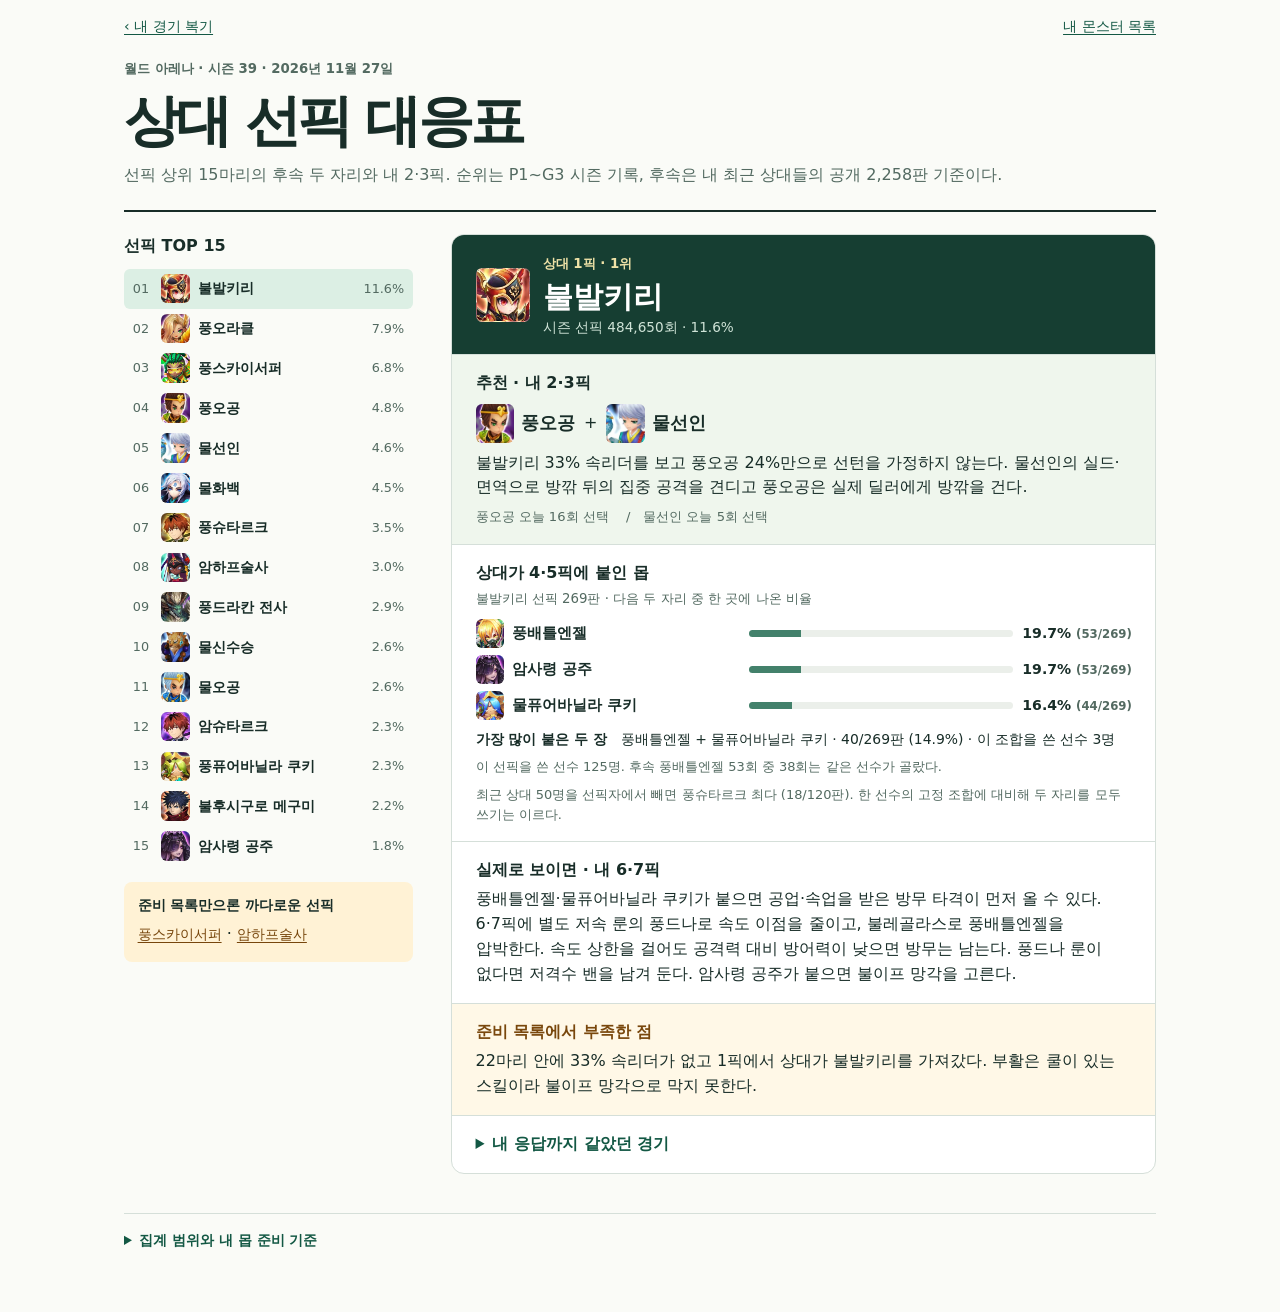
==== first-picks.html @ 429b9c7f "Review November 27 matches and add the top 15 first-pick guide" ====
<!DOCTYPE html>
<html lang="ko"><head><meta charset="utf-8"/><meta content="width=device-width, initial-scale=1" name="viewport"/>
<title>상대 선픽 대응표 · 시즌 39 TOP 15</title><style>:root{color-scheme:light;--ink:#182d28;--muted:#536a61;--green:#135844;--line:#d5dfd9;--paper:#fafbf7;--teal:#dcefe4;--warm:#fff2d5}
*{box-sizing:border-box}
html{font:16px/1.55 system-ui,-apple-system,sans-serif;background:var(--paper);color:var(--ink);word-break:keep-all;overflow-wrap:anywhere}
body{margin:0}main{max-width:1120px;margin:auto;padding:0 clamp(15px,3.5vw,44px) 60px}
a{color:var(--green);text-underline-offset:3px}a:focus-visible,select:focus-visible,summary:focus-visible{outline:3px solid #bb6a12;outline-offset:2px}
header{padding:1rem 0 1.4rem;border-bottom:2px solid var(--ink)}header nav{display:flex;justify-content:space-between;gap:1rem;font-size:.88rem}
h1{font-size:clamp(1.9rem,5vw,3.5rem);letter-spacing:-.065em;line-height:1.15;margin:.6rem 0}h2,h3,p{margin:0}h3{font-size:1rem}
header p,.muted,small,.method{color:var(--muted)}.date{margin:1.3rem 0 0;font-size:.83rem;font-weight:700}.layout{display:grid;grid-template-columns:minmax(215px,28%) 1fr;gap:clamp(1rem,3vw,2.4rem);margin-top:1.4rem;align-items:start}
aside h2{font-size:1rem;margin:0 0 .6rem}.ranks{list-style:none;margin:0;padding:0}.ranks a{display:flex;align-items:center;gap:.45rem;text-decoration:none;color:var(--ink);padding:.32rem .55rem;border-radius:6px;font-size:.9rem}
.ranks a:hover,.ranks a[aria-current]{background:var(--teal)}.rank-num{width:1.3rem;color:var(--muted);font-size:.8rem;font-variant-numeric:tabular-nums}.ranks b{font-weight:660}.ranks .rate{margin-left:auto;color:var(--muted);font-size:.8rem}
.face{display:inline-block;flex:none;width:2.2rem;height:2.2rem;background-size:cover;background-position:center;border-radius:6px;background-color:#dce3dc}.unit{display:inline-flex;align-items:center;gap:.45rem;font-weight:650}.ranks .face{width:1.85rem;height:1.85rem}.mobile-select{display:none}
.matchup{background:#fff;border:1px solid var(--line);border-radius:13px;overflow:hidden;margin-bottom:1rem}.matchup>div,.matchup>details{padding:1rem clamp(1rem,2.3vw,1.45rem)}.matchup>div+div,.matchup>details{border-top:1px solid var(--line)}
.match-head{display:flex;align-items:center;gap:.8rem;background:#163e32;color:white}.match-head .face{width:3.4rem;height:3.4rem;border:1px solid #ffffff55}.match-head h2{font-size:clamp(1.4rem,4vw,1.9rem);line-height:1.25;margin:.1rem 0}.match-head p{color:#cfe3d7;font-size:.85rem}.match-head small{color:#efe2a7;font-weight:650}
.pick{background:#eff6ed}.picks{display:flex;align-items:center;gap:.55rem;flex-wrap:wrap;margin:.5rem 0}.picks .unit{font-size:1.1rem}.picks .face{width:2.4rem;height:2.4rem}.status{font-size:.82rem;color:var(--muted);margin-top:.45rem}.saved{font-weight:650;color:#7c490d}
.frequency{list-style:none;margin:.55rem 0;padding:0}.frequency li{display:grid;grid-template-columns:minmax(8.5rem,1fr) minmax(36px,1fr) auto;gap:.6rem;align-items:center;margin:.45rem 0}.track{display:block;background:#ebefea;border-radius:5px;height:.4rem;overflow:hidden}.fill{display:block;height:100%;background:#43816b}.frequency .value{font-weight:650;font-variant-numeric:tabular-nums;font-size:.88rem;white-space:nowrap}.frequency .face{width:1.8rem;height:1.8rem}.frequency .unit{font-size:.92rem}
.call h3,.gap h3{margin-bottom:.3rem}.gap{background:#fff8e7}.gap h3{color:#79470c}.pairs-line{font-size:.87rem}.ties{font-size:.83rem;margin:.35rem 0}.sample-note{font-size:.81rem;margin-top:.45rem}.limits{margin-top:1rem;background:var(--warm);border-radius:8px;padding:.7rem .85rem}.limits b{font-size:.85rem}.limits p{margin:.25rem 0}.limits a{color:#77460c;font-size:.9rem}
details>summary{cursor:pointer;color:var(--green);font-weight:650}details p{margin-top:.45rem}footer{margin-top:1.45rem;padding-top:1rem;border-top:1px solid var(--line);font-size:.88rem}.method p{max-width:80ch}.method a{white-space:nowrap}[hidden]{display:none!important}
@media(max-width:720px){header{padding-bottom:1rem}.layout{display:block;margin-top:.8rem}.enhanced .ranks,.enhanced aside>h2{display:none}.enhanced .mobile-select{display:block;font-weight:650}.mobile-select select{display:block;width:100%;margin:.25rem 0 .6rem;padding:.65rem;font:inherit;background:white;color:var(--ink);border:1px solid #9dada2;border-radius:6px}.limits{padding:.4rem .65rem;margin:.35rem 0 .7rem}.limits p{display:inline;margin-left:.6rem}.frequency li{grid-template-columns:minmax(6rem,1fr) minmax(20px,.35fr) auto;gap:.3rem}.frequency .value{font-size:.8rem}.ranks{columns:2}}
@media print{.enhanced .matchup[hidden]{display:block!important}.layout{display:block}aside,header nav{display:none}.matchup{break-inside:avoid}}
.p13812{background-image:url(assets/portraits/3904f3d5450138bdfe011b9b3ccab5ee8bd1adc12e3132697a54a6924021ed19.webp)}
.p14514{background-image:url(assets/portraits/d592684f8e5436724c8c967ff1a99c9896d3028ae7562f5143ef1d340f5eb910.webp)}
.p15712{background-image:url(assets/portraits/89aa279b245985c31742a158288b7a06d7e0014c8f19954d289b9d18a5afbcd7.webp)}
.p15713{background-image:url(assets/portraits/38546511892c67faf35f2e2ccba6ffa27662a2b249d3d8392127bb4148831bfe.webp)}
.p15714{background-image:url(assets/portraits/0c2e1dccd828f8d201ebff1e855923e39609c9b40000b6714596d74f1db9f824.webp)}
.p15715{background-image:url(assets/portraits/d33df78003a69be0cc63c0c09ca77b5c5fb2a04eb3c1f015b0eda3ee236d3a78.webp)}
.p16113{background-image:url(assets/portraits/6f3b93a3b7ae2865c56dc31ae0a99936056a8b42f184d5c6ba88fdae30eead17.webp)}
.p16114{background-image:url(assets/portraits/ddb8237cca0874a41d030b78f74804cc4c1a9114f109513d9c5f409ca6a80e2b.webp)}
.p16613{background-image:url(assets/portraits/dd6c7b8415b7d42520c969ec498ed7c2cfabc60f476b2c3d3d8928cc570c0c13.webp)}
.p16614{background-image:url(assets/portraits/453f720f7aacc6b6333fd64691614de9f7c2006d897e5f00aa7ae42a76000e6c.webp)}
.p16811{background-image:url(assets/portraits/fe96dbcef935d5f52e20fbae0be6c513b384606e79e5366f3c57d9d6eee6671c.webp)}
.p16813{background-image:url(assets/portraits/99c2173e7b5901ec2c5f264894dfa4cc4b9bf27380ff4602f92ad59d47f158aa.webp)}
.p17012{background-image:url(assets/portraits/0db12c797ad148a1e66134f17eaad167f3a6abfa8bb43aa1d5f0de78c2d8b822.webp)}
.p17411{background-image:url(assets/portraits/6528e3ef23036f9b8450407125f603a7c6188f35fe7dcd14c0c7ea79bede8962.webp)}
.p18611{background-image:url(assets/portraits/a56fce0275119de731c1efad571ea1219fe692d8ca387f029ecffdaf8ae51e75.webp)}
.p19212{background-image:url(assets/portraits/c5276ae622fe7d66e693d2630bbcb8353ac5a3462359251e449a915b945e8616.webp)}
.p19712{background-image:url(assets/portraits/6d5db8f5e56e503449f61cd3ad020c0af3c2e5b59436828647db7d1eedae70f9.webp)}
.p21415{background-image:url(assets/portraits/a852d75f2936c8585580df260bcae7d170680fd21105e30a6031ad8595ce6b61.webp)}
.p21811{background-image:url(assets/portraits/30899fe032bfa0d155623ba93f120d1aa219c276a652f127a5fcbbfe9c287e20.webp)}
.p23711{background-image:url(assets/portraits/e1326f1d9d38b106250792785417b2d05f7625e747ed879a2c62cd19972e9066.webp)}
.p23712{background-image:url(assets/portraits/6fbd7d165246dabd2c7db85f5a7de603efa8a8674dd4d00d5563b5d49c83b4ce.webp)}
.p25313{background-image:url(assets/portraits/62b18b57d9ca00f80db62252cc4f6aa1955a197a71d9fdc51bf1ab6a8bd3d750.webp)}
.p26113{background-image:url(assets/portraits/7751cb448af0c11deac05314ce385d5f78df2d0eb5d8df23bc0b34586e4ca592.webp)}
.p26311{background-image:url(assets/portraits/32ada59836ababc29ba42e2d7128eefeae1fa124f3bec460988195c1acdcd2a5.webp)}
.p26313{background-image:url(assets/portraits/5242f75d912c16a66926d4c9224e524a64b375de98da49630fccef25aa94f50e.webp)}
.p26413{background-image:url(assets/portraits/ac4cc87db64a0f464447899e0451ba73b43e729b9f2988ffaefcd9ab06f68d8b.webp)}
.p27714{background-image:url(assets/portraits/e2a5269343f8de2f3ac17b051123ce28f258018ce4edfce659a0b0f6f99b6657.webp)}
.p28311{background-image:url(assets/portraits/c09cddfa705c8110a1f914e5dc1dd0696aff6eaa6cfee722299ac87f69be17de.webp)}
.p28915{background-image:url(assets/portraits/19e4354f60b6fdfa6a8f7da4c5279f87328c2f79d90796a003ef27dbb6802096.webp)}
.p29115{background-image:url(assets/portraits/7be030916a6303f1ce6ec4a0d027ab6ebd3e9a68b7c013bcbc44c9f05464a848.webp)}
.p30512{background-image:url(assets/portraits/8a9c6df625f69bd301f4254cf4d30e06ac07e9a9d2cbeea7f06fdb2a7f214446.webp)}
.p30614{background-image:url(assets/portraits/ca1b75883923b9e423daf40890a308c26ba855cced7c32b2d9e31ea2633271ae.webp)}
.p30713{background-image:url(assets/portraits/f378d8dd6b878937662d84748f2e2bf65e8389038d157ac624c5e2e8a1e685f3.webp)}
.p31315{background-image:url(assets/portraits/aae7c490cd40faf5262472ba6b22058461cfd8f7820cd356c2327ce1178a8494.webp)}
.p32111{background-image:url(assets/portraits/7494880c2fad8e1df02c7c1eb2220cfadddc247fb2085261e30f2f7a2d131742.webp)}
.p33312{background-image:url(assets/portraits/3f73e1b643391810149c641aaecdcaba59451c7432e1bb8ffb269e9a58c14eb6.webp)}
.p35913{background-image:url(assets/portraits/65ac0c9c1d9261c52afd1d8409480262abf0ecaa78785105f742897a83e3d2d6.webp)}
.p35915{background-image:url(assets/portraits/ffb5961ab350b1c735ad18caac35557ca2e1357dfe69266c3e56a0177d087a80.webp)}
</style></head>
<body><main><header><nav aria-label="리포트"><a href="index.html#loss-feedback">‹ 내 경기 복기</a><a href="roster.html">내 몬스터 목록</a></nav>
<p class="date">월드 아레나 · 시즌 39 · 2026년 11월 27일</p><h1>상대 선픽 대응표</h1>
<p>선픽 상위 15마리의 후속 두 자리와 내 2·3픽. 순위는 P1~G3 시즌 기록, 후속은 내 최근 상대들의 공개 2,258판 기준이다.</p></header>
<div class="layout"><aside><h2>선픽 TOP 15</h2><ol class="ranks"><li><a href="#pick-13812"><span class="rank-num">01</span><span aria-hidden="true" class="face p13812"></span><b>불발키리</b><span class="rate">11.6%</span></a></li><li><a href="#pick-15713"><span class="rank-num">02</span><span aria-hidden="true" class="face p15713"></span><b>풍오라클</b><span class="rate">7.9%</span></a></li><li><a href="#pick-25313"><span class="rank-num">03</span><span aria-hidden="true" class="face p25313"></span><b>풍스카이서퍼</b><span class="rate">6.8%</span></a></li><li><a href="#pick-16813"><span class="rank-num">04</span><span aria-hidden="true" class="face p16813"></span><b>풍오공</b><span class="rate">4.8%</span></a></li><li><a href="#pick-18611"><span class="rank-num">05</span><span aria-hidden="true" class="face p18611"></span><b>물선인</b><span class="rate">4.6%</span></a></li><li><a href="#pick-23711"><span class="rank-num">06</span><span aria-hidden="true" class="face p23711"></span><b>물화백</b><span class="rate">4.5%</span></a></li><li><a href="#pick-35913"><span class="rank-num">07</span><span aria-hidden="true" class="face p35913"></span><b>풍슈타르크</b><span class="rate">3.5%</span></a></li><li><a href="#pick-21415"><span class="rank-num">08</span><span aria-hidden="true" class="face p21415"></span><b>암하프술사</b><span class="rate">3.0%</span></a></li><li><a href="#pick-30713"><span class="rank-num">09</span><span aria-hidden="true" class="face p30713"></span><b>풍드라칸 전사</b><span class="rate">2.9%</span></a></li><li><a href="#pick-17411"><span class="rank-num">10</span><span aria-hidden="true" class="face p17411"></span><b>물신수승</b><span class="rate">2.6%</span></a></li><li><a href="#pick-16811"><span class="rank-num">11</span><span aria-hidden="true" class="face p16811"></span><b>물오공</b><span class="rate">2.6%</span></a></li><li><a href="#pick-35915"><span class="rank-num">12</span><span aria-hidden="true" class="face p35915"></span><b>암슈타르크</b><span class="rate">2.3%</span></a></li><li><a href="#pick-26313"><span class="rank-num">13</span><span aria-hidden="true" class="face p26313"></span><b>풍퓨어바닐라 쿠키</b><span class="rate">2.3%</span></a></li><li><a href="#pick-30512"><span class="rank-num">14</span><span aria-hidden="true" class="face p30512"></span><b>불후시구로 메구미</b><span class="rate">2.2%</span></a></li><li><a href="#pick-31315"><span class="rank-num">15</span><span aria-hidden="true" class="face p31315"></span><b>암사령 공주</b><span class="rate">1.8%</span></a></li></ol>
<label class="mobile-select">상대 1픽 <select id="opener-select"><option value="pick-13812">1위　불발키리　11.6%</option><option value="pick-15713">2위　풍오라클　7.9%</option><option value="pick-25313">3위　풍스카이서퍼　6.8%</option><option value="pick-16813">4위　풍오공　4.8%</option><option value="pick-18611">5위　물선인　4.6%</option><option value="pick-23711">6위　물화백　4.5%</option><option value="pick-35913">7위　풍슈타르크　3.5%</option><option value="pick-21415">8위　암하프술사　3.0%</option><option value="pick-30713">9위　풍드라칸 전사　2.9%</option><option value="pick-17411">10위　물신수승　2.6%</option><option value="pick-16811">11위　물오공　2.6%</option><option value="pick-35915">12위　암슈타르크　2.3%</option><option value="pick-26313">13위　풍퓨어바닐라 쿠키　2.3%</option><option value="pick-30512">14위　불후시구로 메구미　2.2%</option><option value="pick-31315">15위　암사령 공주　1.8%</option></select></label>
<div class="limits"><b>준비 목록만으론 까다로운 선픽</b><p><a href="#pick-25313">풍스카이서퍼</a> · <a href="#pick-21415">암하프술사</a></p></div></aside>
<section aria-label="선픽별 대응"><article aria-labelledby="title-13812" class="matchup" id="pick-13812">
<div class="match-head"><span aria-hidden="true" class="face p13812"></span><div><small>상대 1픽 · 1위</small><h2 id="title-13812">불발키리</h2>
<p>시즌 선픽 484,650회 · 11.6%</p></div></div>
<div class="pick"><h3>추천 · 내 2·3픽</h3>
<div class="picks"><span class="unit"><span aria-hidden="true" class="face p16813"></span><span>풍오공</span></span> <span aria-hidden="true">+</span> <span class="unit"><span aria-hidden="true" class="face p18611"></span><span>물선인</span></span></div>
<p>불발키리 33% 속리더를 보고 풍오공 24%만으로 선턴을 가정하지 않는다. 물선인의 실드·면역으로 방깎 뒤의 집중 공격을 견디고 풍오공은 실제 딜러에게 방깎을 건다.</p><p class="status">풍오공 오늘 16회 선택 <span data-checkable="16813"></span>　/　물선인 오늘 5회 선택 <span data-checkable="18611"></span></p></div>
<div><h3>상대가 4·5픽에 붙인 몹</h3><small>불발키리 선픽 269판 · 다음 두 자리 중 한 곳에 나온 비율</small>
<ul class="frequency"><li><span class="unit"><span aria-hidden="true" class="face p26113"></span><span>풍배틀엔젤</span></span><span aria-hidden="true" class="track"><span class="fill" style="width:19.7%"></span></span><span class="value">19.7% <small>(53/269)</small></span></li><li><span class="unit"><span aria-hidden="true" class="face p31315"></span><span>암사령 공주</span></span><span aria-hidden="true" class="track"><span class="fill" style="width:19.7%"></span></span><span class="value">19.7% <small>(53/269)</small></span></li><li><span class="unit"><span aria-hidden="true" class="face p26311"></span><span>물퓨어바닐라 쿠키</span></span><span aria-hidden="true" class="track"><span class="fill" style="width:16.4%"></span></span><span class="value">16.4% <small>(44/269)</small></span></li></ul><p class="pairs-line"><b>가장 많이 붙은 두 장</b>　풍배틀엔젤 + 물퓨어바닐라 쿠키 · 40/269판 (14.9%) · 이 조합을 쓴 선수 3명</p><p class="sample-note muted">이 선픽을 쓴 선수 125명. 후속 풍배틀엔젤 53회 중 38회는 같은 선수가 골랐다.</p><p class="sample-note muted">최근 상대 50명을 선픽자에서 빼면 풍슈타르크 최다 (18/120판). 한 선수의 고정 조합에 대비해 두 자리를 모두 쓰기는 이르다.</p></div>
<div class="call"><h3>실제로 보이면 · 내 6·7픽</h3><p>풍배틀엔젤·물퓨어바닐라 쿠키가 붙으면 공업·속업을 받은 방무 타격이 먼저 올 수 있다. 6·7픽에 별도 저속 룬의 풍드나로 속도 이점을 줄이고, 불레골라스로 풍배틀엔젤을 압박한다. 속도 상한을 걸어도 공격력 대비 방어력이 낮으면 방무는 남는다. 풍드나 룬이 없다면 저격수 밴을 남겨 둔다. 암사령 공주가 붙으면 불이프 망각을 고른다.</p></div><div class="gap"><h3>준비 목록에서 부족한 점</h3><p>22마리 안에 33% 속리더가 없고 1픽에서 상대가 불발키리를 가져갔다. 부활은 쿨이 있는 스킬이라 불이프 망각으로 막지 못한다.</p></div>
<details><summary>내 응답까지 같았던 경기</summary><p>내 쪽이 추천 두 장으로 답한 공개 표본은 6판. 그 뒤 상대가 가장 많이 붙인 몹은 물오공, 암사령 공주 (각 3/6판).</p><p>11월 25~27일 보관한 내 전적에서 상대 불발키리 선픽은 3판. 같은 두 장은 2회 (1승 1패).</p></details>
</article><article aria-labelledby="title-15713" class="matchup" id="pick-15713">
<div class="match-head"><span aria-hidden="true" class="face p15713"></span><div><small>상대 1픽 · 2위</small><h2 id="title-15713">풍오라클</h2>
<p>시즌 선픽 330,863회 · 7.9%</p></div></div>
<div class="pick"><h3>추천 · 내 2·3픽</h3>
<div class="picks"><span class="unit"><span aria-hidden="true" class="face p16813"></span><span>풍오공</span></span> <span aria-hidden="true">+</span> <span class="unit"><span aria-hidden="true" class="face p18611"></span><span>물선인</span></span></div>
<p>물선인이 먼저 면역을 깔아 폭탄 설치를 막고, 풍오공 24% 리더와 방깎으로 폭탄을 이어 줄 적을 압박한다. 풍오라클은 폭탄 설치 뒤 바로 턴을 얻을 수 있다.</p><p class="status">풍오공 오늘 16회 선택 <span data-checkable="16813"></span>　/　물선인 오늘 5회 선택 <span data-checkable="18611"></span></p></div>
<div><h3>상대가 4·5픽에 붙인 몹</h3><small>풍오라클 선픽 228판 · 다음 두 자리 중 한 곳에 나온 비율</small>
<ul class="frequency"><li><span class="unit"><span aria-hidden="true" class="face p15715"></span><span>암오라클</span></span><span aria-hidden="true" class="track"><span class="fill" style="width:23.2%"></span></span><span class="value">23.2% <small>(53/228)</small></span></li><li><span class="unit"><span aria-hidden="true" class="face p16811"></span><span>물오공</span></span><span aria-hidden="true" class="track"><span class="fill" style="width:18.0%"></span></span><span class="value">18.0% <small>(41/228)</small></span></li><li><span class="unit"><span aria-hidden="true" class="face p23712"></span><span>불화백</span></span><span aria-hidden="true" class="track"><span class="fill" style="width:18.0%"></span></span><span class="value">18.0% <small>(41/228)</small></span></li></ul><p class="pairs-line"><b>가장 많이 붙은 두 장</b>　암원숭이 + 불화백 · 33/228판 (14.5%) · 이 조합을 쓴 선수 1명</p><p class="sample-note muted">이 선픽을 쓴 선수 116명. 후속 암오라클 53회 중 34회는 같은 선수가 골랐다.</p><p class="sample-note muted">최근 상대 50명을 선픽자에서 빼면 물오공 최다 (31/122판). 한 선수의 고정 조합에 대비해 두 자리를 모두 쓰기는 이르다.</p></div>
<div class="call"><h3>실제로 보이면 · 내 6·7픽</h3><p>암오라클이나 불화백이 붙으면 물화백을 뽑아 아군 강화 해제에 반응한다. 물오공까지 보이면 물팔라딘으로 기절을 받아낸다. 암오공·불화백 두 장을 함께 낸 33판은 한 사람의 선택이어서 그 조합을 미리 밴 대상으로 고정하지 않는다.</p></div><div class="gap"><h3>준비 목록에서 부족한 점</h3><p>물선인이 늦으면 이 조합으로 첫 폭탄을 막기 어렵다. 암이프의 턴 정화만 믿고 즉시 기폭을 열어 주지 않는다.</p></div>
<details><summary>내 응답까지 같았던 경기</summary><p>내 쪽이 추천 두 장으로 답한 공개 표본은 7판. 그 뒤 상대가 가장 많이 붙인 몹은 암오라클, 빛오컬트 (각 2/7판).</p><p>11월 25~27일 보관한 내 전적에서 상대 풍오라클 선픽은 3판. 같은 두 장은 2회 (1승 1패).</p></details>
</article><article aria-labelledby="title-25313" class="matchup" id="pick-25313">
<div class="match-head"><span aria-hidden="true" class="face p25313"></span><div><small>상대 1픽 · 3위</small><h2 id="title-25313">풍스카이서퍼</h2>
<p>시즌 선픽 283,667회 · 6.8%</p></div></div>
<div class="pick"><h3>조건부 · 내 2·3픽</h3>
<div class="picks"><span class="unit"><span aria-hidden="true" class="face p16813"></span><span>풍오공</span></span> <span aria-hidden="true">+</span> <span class="unit"><span aria-hidden="true" class="face p18611"></span><span>물선인</span></span></div>
<p>물선인이 먼저 면역을 깔면 풍스카이서퍼의 게이지 감소·쿨밀을 막는다. 풍오공은 패시브 반격 덕분에 자기 차례를 놓쳐도 상대가 아군을 때릴 때 대미지를 남길 수 있다.</p><p class="status">풍오공 오늘 16회 선택 <span data-checkable="16813"></span>　/　물선인 오늘 5회 선택 <span data-checkable="18611"></span></p></div>
<div><h3>상대가 4·5픽에 붙인 몹</h3><small>풍스카이서퍼 선픽 109판 · 다음 두 자리 중 한 곳에 나온 비율</small>
<ul class="frequency"><li><span class="unit"><span aria-hidden="true" class="face p16811"></span><span>물오공</span></span><span aria-hidden="true" class="track"><span class="fill" style="width:35.8%"></span></span><span class="value">35.8% <small>(39/109)</small></span></li><li><span class="unit"><span aria-hidden="true" class="face p19712"></span><span>불해왕</span></span><span aria-hidden="true" class="track"><span class="fill" style="width:20.2%"></span></span><span class="value">20.2% <small>(22/109)</small></span></li><li><span class="unit"><span aria-hidden="true" class="face p15715"></span><span>암오라클</span></span><span aria-hidden="true" class="track"><span class="fill" style="width:13.8%"></span></span><span class="value">13.8% <small>(15/109)</small></span></li></ul><p class="pairs-line"><b>가장 많이 붙은 두 장</b>　암오라클 + 불하그 외 공동 1위 1조합 · 9/109판 (8.3%) · 이 조합을 쓴 선수 2명</p><p class="sample-note muted">이 선픽을 쓴 선수 85명. 후속 물오공 39회 중 5회는 같은 선수가 골랐다.</p></div>
<div class="call"><h3>실제로 보이면 · 내 6·7픽</h3><p>물오공·불해왕이 보이면 물팔라딘과 불오공을 고른다. 기절에 반응하거나 기절을 버텨도 쿨밀은 남는다. 암오라클이 붙는 분기에서는 광역 해제에 반응할 물화백부터 고른다.</p></div><div class="gap"><h3>준비 목록에서 부족한 점</h3><p>22마리 안에 게이지 감소 자체에 반응하는 픽이 없다. 별도 공격 룬을 줄 불비스트라이더가 예비다. 불발키리를 오늘 두 번 냈지만 33% 속리더만으로 선턴이 확정되지는 않는다.</p></div>
<details><summary>내 응답까지 같았던 경기</summary><p>내 쪽이 추천 두 장으로 답한 공개 표본은 3판. 그 뒤 상대가 가장 많이 붙인 몹은 빛오라클, 암오라클, 불해왕, 불하그, 물류, 풍슈타르크 (각 1/3판).</p><p>11월 25~27일 보관한 내 전적에서 상대 풍스카이서퍼 선픽은 0판. 이 두 장으로 응답한 개인 기록은 0판.</p></details>
</article><article aria-labelledby="title-16813" class="matchup" id="pick-16813">
<div class="match-head"><span aria-hidden="true" class="face p16813"></span><div><small>상대 1픽 · 4위</small><h2 id="title-16813">풍오공</h2>
<p>시즌 선픽 201,020회 · 4.8%</p></div></div>
<div class="pick"><h3>추천 · 내 2·3픽</h3>
<div class="picks"><span class="unit"><span aria-hidden="true" class="face p18611"></span><span>물선인</span></span> <span aria-hidden="true">+</span> <span class="unit"><span aria-hidden="true" class="face p19212"></span><span>불이프</span></span></div>
<p>물선인이 먼저 면역을 깔아 기절·방깎을 막고, 불이프가 적 풍오공에게 망각을 걸어 반격과 피해 감소를 끈다.</p><p class="status">물선인 오늘 5회 선택 <span data-checkable="18611"></span>　/　불이프 오늘 1회 선택 <span data-checkable="19212"></span></p></div>
<div><h3>상대가 4·5픽에 붙인 몹</h3><small>풍오공 선픽 94판 · 다음 두 자리 중 한 곳에 나온 비율</small>
<ul class="frequency"><li><span class="unit"><span aria-hidden="true" class="face p18611"></span><span>물선인</span></span><span aria-hidden="true" class="track"><span class="fill" style="width:37.2%"></span></span><span class="value">37.2% <small>(35/94)</small></span></li><li><span class="unit"><span aria-hidden="true" class="face p33312"></span><span>불듀크</span></span><span aria-hidden="true" class="track"><span class="fill" style="width:31.9%"></span></span><span class="value">31.9% <small>(30/94)</small></span></li><li><span class="unit"><span aria-hidden="true" class="face p28915"></span><span>암도깨비</span></span><span aria-hidden="true" class="track"><span class="fill" style="width:16.0%"></span></span><span class="value">16.0% <small>(15/94)</small></span></li></ul><p class="pairs-line"><b>가장 많이 붙은 두 장</b>　물선인 + 불듀크 · 27/94판 (28.7%) · 이 조합을 쓴 선수 8명</p><p class="sample-note muted">이 선픽을 쓴 선수 60명. 후속 물선인 35회 중 19회는 같은 선수가 골랐다.</p><p class="sample-note muted">최근 상대 50명을 선픽자에서 빼면 암도깨비 최다 (15/70판). 한 선수의 고정 조합에 대비해 두 자리를 모두 쓰기는 이르다.</p><p class="sample-note">여기서 물선인을 내가 먼저 집으면 상대 4·5픽 후보에서 빠진다.</p></div>
<div class="call"><h3>실제로 보이면 · 내 6·7픽</h3><p>물선인은 내가 선점했으니 상대의 면역 지원은 사라진다. 대신 불듀크가 붙으면 6·7픽에 물오공을 더해 첫 행동을 끊고, 암도깨비가 붙으면 불이프 망각을 누구에게 걸지 정한다. 내 물선인 2스 회복은 암도깨비의 게이지를 채운다.</p></div><div class="gap"><h3>준비 목록에서 부족한 점</h3><p>상대가 내 풍오공을 가져갔다. 오늘 두 번 쓴 불발키리 33%나 격노 물스트라이커 24%로 속리더를 대신할 수 있지만, 풍오공의 반격과 방깎까지 같은 자리에서 돌려받지는 못한다.</p></div>
<details><summary>내 응답까지 같았던 경기</summary><p>표본에서 추천 두 장까지 일치한 판은 0판.</p><p>11월 25~27일 보관한 내 전적에서 상대 풍오공 선픽은 0판. 이 두 장으로 응답한 개인 기록은 0판.</p></details>
</article><article aria-labelledby="title-18611" class="matchup" id="pick-18611">
<div class="match-head"><span aria-hidden="true" class="face p18611"></span><div><small>상대 1픽 · 5위</small><h2 id="title-18611">물선인</h2>
<p>시즌 선픽 192,438회 · 4.6%</p></div></div>
<div class="pick"><h3>추천 · 내 2·3픽</h3>
<div class="picks"><span class="unit"><span aria-hidden="true" class="face p16813"></span><span>풍오공</span></span> <span aria-hidden="true">+</span> <span class="unit"><span aria-hidden="true" class="face p23711"></span><span>물화백</span></span></div>
<p>물선인의 3턴 면역·실드를 물화백 2스로 걷어 풍오공이 물선인에게 방깎을 걸 수 있게 한다. 주력 광역 해제를 상대에게 넘겨주지 않는 픽이기도 하다.</p><p class="status">풍오공 오늘 16회 선택 <span data-checkable="16813"></span>　/　물화백 오늘 2회 선택 <span data-checkable="23711"></span></p></div>
<div><h3>상대가 4·5픽에 붙인 몹</h3><small>물선인 선픽 128판 · 다음 두 자리 중 한 곳에 나온 비율</small>
<ul class="frequency"><li><span class="unit"><span aria-hidden="true" class="face p33312"></span><span>불듀크</span></span><span aria-hidden="true" class="track"><span class="fill" style="width:46.1%"></span></span><span class="value">46.1% <small>(59/128)</small></span></li><li><span class="unit"><span aria-hidden="true" class="face p16813"></span><span>풍오공</span></span><span aria-hidden="true" class="track"><span class="fill" style="width:39.8%"></span></span><span class="value">39.8% <small>(51/128)</small></span></li><li><span class="unit"><span aria-hidden="true" class="face p28915"></span><span>암도깨비</span></span><span aria-hidden="true" class="track"><span class="fill" style="width:14.8%"></span></span><span class="value">14.8% <small>(19/128)</small></span></li></ul><p class="pairs-line"><b>가장 많이 붙은 두 장</b>　풍오공 + 불듀크 · 24/128판 (18.8%) · 이 조합을 쓴 선수 7명</p><p class="sample-note muted">이 선픽을 쓴 선수 41명. 후속 불듀크 59회 중 32회는 같은 선수가 골랐다.</p><p class="sample-note muted">최근 상대 50명을 선픽자에서 빼면 불듀크 최다 (12/41판). 한 선수의 고정 조합에 대비해 두 자리를 모두 쓰기는 이르다.</p><p class="sample-note">여기서 풍오공을 내가 먼저 집으면 상대 4·5픽 후보에서 빠진다.</p></div>
<div class="call"><h3>실제로 보이면 · 내 6·7픽</h3><p>자주 붙는 풍오공은 내가 선점했다. 불듀크가 뒤따르면 6·7픽 물오공으로 끊고, 암도깨비면 불이프로 망각을 건다. 물팬더가 있는 분기에는 룬이 준비된 풍유니콘으로 물팬더 본체를 압박한다.</p></div><div class="gap"><h3>준비 목록에서 부족한 점</h3><p>우리 물선인은 선점당했다. 팀 정화와 3턴 면역이 함께 필요하면 22마리 밖의 불아크엔젤이 예비다. 룬 장착은 미확인이다.</p></div>
<details><summary>내 응답까지 같았던 경기</summary><p>내 쪽이 추천 두 장으로 답한 공개 표본은 1판. 그 뒤 상대가 가장 많이 붙인 몹은 풍드래곤, 불듀크 (각 1/1판).</p><p>11월 25~27일 보관한 내 전적에서 상대 물선인 선픽은 2판. 이 두 장으로 응답한 개인 기록은 0판.</p></details>
</article><article aria-labelledby="title-23711" class="matchup" id="pick-23711">
<div class="match-head"><span aria-hidden="true" class="face p23711"></span><div><small>상대 1픽 · 6위</small><h2 id="title-23711">물화백</h2>
<p>시즌 선픽 189,563회 · 4.5%</p></div></div>
<div class="pick"><h3>추천 · 내 2·3픽</h3>
<div class="picks"><span class="unit"><span aria-hidden="true" class="face p16813"></span><span>풍오공</span></span> <span aria-hidden="true">+</span> <span class="unit"><span aria-hidden="true" class="face p16811"></span><span>물오공</span></span></div>
<p>물화백 옆에 불아크엔젤이 자주 붙어 풍오공·물오공으로 연다. 물오공이 3턴 면역 전에 불아크를 끊고, 풍오공은 물화백을 직접 압박한다. 두 풍속 딜러부터 내면 상대가 불속성 지원을 붙이기 쉽다.</p><p class="status">풍오공 오늘 16회 선택 <span data-checkable="16813"></span>　/　물오공 오늘 11회 선택 <span data-checkable="16811"></span></p></div>
<div><h3>상대가 4·5픽에 붙인 몹</h3><small>물화백 선픽 102판 · 다음 두 자리 중 한 곳에 나온 비율</small>
<ul class="frequency"><li><span class="unit"><span aria-hidden="true" class="face p17012"></span><span>불아크엔젤</span></span><span aria-hidden="true" class="track"><span class="fill" style="width:35.3%"></span></span><span class="value">35.3% <small>(36/102)</small></span></li><li><span class="unit"><span aria-hidden="true" class="face p26413"></span><span>풍홀리베리 쿠키</span></span><span aria-hidden="true" class="track"><span class="fill" style="width:22.5%"></span></span><span class="value">22.5% <small>(23/102)</small></span></li><li><span class="unit"><span aria-hidden="true" class="face p26313"></span><span>풍퓨어바닐라 쿠키</span></span><span aria-hidden="true" class="track"><span class="fill" style="width:7.8%"></span></span><span class="value">7.8% <small>(8/102)</small></span></li></ul><p class="pairs-line"><b>가장 많이 붙은 두 장</b>　불아크엔젤 + 풍홀리베리 쿠키 · 22/102판 (21.6%) · 이 조합을 쓴 선수 4명</p><p class="sample-note muted">이 선픽을 쓴 선수 57명. 후속 불아크엔젤 36회 중 30회는 같은 선수가 골랐다.</p><p class="sample-note muted">최근 상대 50명을 선픽자에서 빼면 풍퓨어바닐라 쿠키 최다 (8/57판). 한 선수의 고정 조합에 대비해 두 자리를 모두 쓰기는 이르다.</p></div>
<div class="call"><h3>실제로 보이면 · 내 6·7픽</h3><p>불아크가 면역을 올리기 전에 물오공으로 먼저 끊는다. 풍홀리베리 쿠키까지 붙으면 불레골라스로 물화백이 아닌 풍홀리베리를 집중한다. 강화 강탈로 물화백이 반응할 수 있으니 한 턴에 마무리할 수 있는지를 보자.</p></div><div class="gap"><h3>준비 목록에서 부족한 점</h3><p>물화백을 선점당해 같은 해제·게이지 반응 역할을 통째로 채울 몹이 없다. 광역 해제가 더 필요하면 불오라클, 방깎 뒤 물속성 딜러 압박이 필요하면 룬이 준비된 풍유니콘을 붙인다.</p></div>
<details><summary>내 응답까지 같았던 경기</summary><p>표본에서 추천 두 장까지 일치한 판은 0판.</p><p>11월 25~27일 보관한 내 전적에서 상대 물화백 선픽은 1판. 이 두 장으로 응답한 개인 기록은 0판.</p></details>
</article><article aria-labelledby="title-35913" class="matchup" id="pick-35913">
<div class="match-head"><span aria-hidden="true" class="face p35913"></span><div><small>상대 1픽 · 7위</small><h2 id="title-35913">풍슈타르크</h2>
<p>시즌 선픽 145,618회 · 3.5%</p></div></div>
<div class="pick"><h3>추천 · 내 2·3픽</h3>
<div class="picks"><span class="unit"><span aria-hidden="true" class="face p16813"></span><span>풍오공</span></span> <span aria-hidden="true">+</span> <span class="unit"><span aria-hidden="true" class="face p19212"></span><span>불이프</span></span></div>
<p>풍슈타르크는 맞으면 게이지가 차고 아군 체력이 낮아지면 더 세진다. 불이프의 망각·방깎부터 걸고 풍오공으로 한 표적을 마무리한다.</p><p class="status">풍오공 오늘 16회 선택 <span data-checkable="16813"></span>　/　불이프 오늘 1회 선택 <span data-checkable="19212"></span></p></div>
<div><h3>상대가 4·5픽에 붙인 몹</h3><small>풍슈타르크 선픽 37판 · 다음 두 자리 중 한 곳에 나온 비율</small>
<ul class="frequency"><li><span class="unit"><span aria-hidden="true" class="face p23711"></span><span>물화백</span></span><span aria-hidden="true" class="track"><span class="fill" style="width:16.2%"></span></span><span class="value">16.2% <small>(6/37)</small></span></li><li><span class="unit"><span aria-hidden="true" class="face p18611"></span><span>물선인</span></span><span aria-hidden="true" class="track"><span class="fill" style="width:10.8%"></span></span><span class="value">10.8% <small>(4/37)</small></span></li><li><span class="unit"><span aria-hidden="true" class="face p26313"></span><span>풍퓨어바닐라 쿠키</span></span><span aria-hidden="true" class="track"><span class="fill" style="width:10.8%"></span></span><span class="value">10.8% <small>(4/37)</small></span></li></ul><p class="pairs-line"><b>가장 많이 붙은 두 장</b>　암드래곤나이트 + 풍퓨어바닐라 쿠키 · 2/37판 (5.4%) · 이 조합을 쓴 선수 1명</p><p class="sample-note muted">이 선픽을 쓴 선수 34명. 후속 물화백 6회 중 1회는 같은 선수가 골랐다.</p></div>
<div class="call"><h3>실제로 보이면 · 내 6·7픽</h3><p>물선인이 붙으면 물화백이 면역을 걷고 불이프가 망각을 잇는다. 상대가 물화백을 가져가면 광역 해제를 더하기보다 불레골라스로 풍슈타르크에 화력을 모은다. 풍푸딩 공주가 붙으면 실드의 반사 피해까지 고려해 망각 대상을 먼저 정하자.</p></div>
<details><summary>내 응답까지 같았던 경기</summary><p>표본에서 추천 두 장까지 일치한 판은 0판.</p><p>11월 25~27일 보관한 내 전적에서 상대 풍슈타르크 선픽은 1판. 이 두 장으로 응답한 개인 기록은 0판.</p></details>
</article><article aria-labelledby="title-21415" class="matchup" id="pick-21415">
<div class="match-head"><span aria-hidden="true" class="face p21415"></span><div><small>상대 1픽 · 8위</small><h2 id="title-21415">암하프술사</h2>
<p>시즌 선픽 125,122회 · 3.0%</p></div></div>
<div class="pick"><h3>조건부 · 내 2·3픽</h3>
<div class="picks"><span class="unit"><span aria-hidden="true" class="face p16813"></span><span>풍오공</span></span> <span aria-hidden="true">+</span> <span class="unit"><span aria-hidden="true" class="face p18611"></span><span>물선인</span></span></div>
<p>선턴이 불확실하면 풍오공·물선인. 실드는 교환 뒤 마무리 피해를 받아내고, 물선인에게 행동 기회가 오면 2스로 다시 회복한다. 물오공이 먼저 움직일 근거가 있을 때만 물선인을 물오공으로 바꿔 3스 기절로 교환 자체를 끊어 본다.</p><p class="status">풍오공 오늘 16회 선택 <span data-checkable="16813"></span>　/　물선인 오늘 5회 선택 <span data-checkable="18611"></span></p></div>
<div><h3>상대가 4·5픽에 붙인 몹</h3><small>암하프술사 선픽 109판 · 다음 두 자리 중 한 곳에 나온 비율</small>
<ul class="frequency"><li><span class="unit"><span aria-hidden="true" class="face p29115"></span><span>암쌍둥이 천사</span></span><span aria-hidden="true" class="track"><span class="fill" style="width:41.3%"></span></span><span class="value">41.3% <small>(45/109)</small></span></li><li><span class="unit"><span aria-hidden="true" class="face p32111"></span><span>물하시비라 이노스케</span></span><span aria-hidden="true" class="track"><span class="fill" style="width:34.9%"></span></span><span class="value">34.9% <small>(38/109)</small></span></li><li><span class="unit"><span aria-hidden="true" class="face p16613"></span><span>풍드나</span></span><span aria-hidden="true" class="track"><span class="fill" style="width:9.2%"></span></span><span class="value">9.2% <small>(10/109)</small></span></li></ul><p class="pairs-line"><b>가장 많이 붙은 두 장</b>　암쌍둥이 천사 + 물하시비라 이노스케 · 36/109판 (33.0%) · 이 조합을 쓴 선수 1명</p><p class="sample-note muted">이 선픽을 쓴 선수 59명. 후속 암쌍둥이 천사 45회 중 45회는 같은 선수가 골랐다.</p><p class="sample-note muted">최근 상대 50명을 선픽자에서 빼면 물화백 최다 (7/61판). 한 선수의 고정 조합에 대비해 두 자리를 모두 쓰기는 이르다.</p></div>
<div class="call"><h3>실제로 보이면 · 내 6·7픽</h3><p>암쌍둥이 천사·물이노스케는 한 선픽자가 36번 낸 조합이다. 실제 두 장이 붙으면 물이노스케가 벗긴 실드에 반응할 물화백과 별도 딜러를 6·7픽에 더한다. 풍드나까지 나오면 물오공 속도에 기대지 말고 교환이나 직후 마무리 몹을 밴한다.</p></div><div class="gap"><h3>준비 목록에서 부족한 점</h3><p>면역을 무시하고 저항할 수 없는 교환을 확실히 막는 몹이 22마리에 없다. 오늘 실제 풍오공·물오공 두 판은 1승 1패. 물선인은 12:45 패배 복기의 대안이며, 회복 전에 처치당하면 보호할 수 없다.</p></div>
<details><summary>내 응답까지 같았던 경기</summary><p>내 쪽이 추천 두 장으로 답한 공개 표본은 2판. 그 뒤 상대가 가장 많이 붙인 몹은 빛오라클, 불해왕, 암쌍둥이 천사, 물하시비라 이노스케 (각 1/2판).</p><p>11월 25~27일 보관한 내 전적에서 상대 암하프술사 선픽은 2판. 이 두 장으로 응답한 개인 기록은 0판.</p></details>
</article><article aria-labelledby="title-30713" class="matchup" id="pick-30713">
<div class="match-head"><span aria-hidden="true" class="face p30713"></span><div><small>상대 1픽 · 9위</small><h2 id="title-30713">풍드라칸 전사</h2>
<p>시즌 선픽 122,355회 · 2.9%</p></div></div>
<div class="pick"><h3>추천 · 내 2·3픽</h3>
<div class="picks"><span class="unit"><span aria-hidden="true" class="face p16813"></span><span>풍오공</span></span> <span aria-hidden="true">+</span> <span class="unit"><span aria-hidden="true" class="face p23711"></span><span>물화백</span></span></div>
<p>풍드라칸 전사 3스가 우리 강화를 벗기면 물화백 패시브로 해당 아군 게이지를 당긴다. 풍오공은 반격·방깎으로 다음 광역 공격 전에 적 딜러를 압박한다.</p><p class="status">풍오공 오늘 16회 선택 <span data-checkable="16813"></span>　/　물화백 오늘 2회 선택 <span data-checkable="23711"></span></p></div>
<div><h3>상대가 4·5픽에 붙인 몹</h3><small>풍드라칸 전사 선픽 100판 · 다음 두 자리 중 한 곳에 나온 비율</small>
<ul class="frequency"><li><span class="unit"><span aria-hidden="true" class="face p16114"></span><span>빛오컬트</span></span><span aria-hidden="true" class="track"><span class="fill" style="width:51.0%"></span></span><span class="value">51.0% <small>(51/100)</small></span></li><li><span class="unit"><span aria-hidden="true" class="face p16113"></span><span>풍오컬트</span></span><span aria-hidden="true" class="track"><span class="fill" style="width:29.0%"></span></span><span class="value">29.0% <small>(29/100)</small></span></li><li><span class="unit"><span aria-hidden="true" class="face p16811"></span><span>물오공</span></span><span aria-hidden="true" class="track"><span class="fill" style="width:14.0%"></span></span><span class="value">14.0% <small>(14/100)</small></span></li></ul><p class="pairs-line"><b>가장 많이 붙은 두 장</b>　풍오컬트 + 빛오컬트 · 20/100판 (20.0%) · 이 조합을 쓴 선수 1명</p><p class="sample-note muted">이 선픽을 쓴 선수 29명. 후속 빛오컬트 51회 중 37회는 같은 선수가 골랐다.</p><p class="sample-note muted">최근 상대 50명을 선픽자에서 빼면 물사령 공주 최다 (6/25판). 한 선수의 고정 조합에 대비해 두 자리를 모두 쓰기는 이르다.</p></div>
<div class="call"><h3>실제로 보이면 · 내 6·7픽</h3><p>빛오컬트·풍오컬트 동시 픽 20판은 한 사람의 기록이다. 실제로 빛오컬트나 물오공 기절이 붙으면 물팔라딘과 불오공을 고른다. 풍오컬트의 게이지 감소는 물팔라딘을 발동시키지 않아 선턴만 뺏기는 구성이면 불오공 같은 독립 딜러를 우선한다.</p></div><div class="gap"><h3>준비 목록에서 부족한 점</h3><p>풍드라칸 전사에게 33% 속리더를 내줬다. 물화백은 실제로 강화가 벗겨져야 반응하며 광역 피해나 뒤따르는 공격을 무효로 만들지 않는다.</p></div>
<details><summary>내 응답까지 같았던 경기</summary><p>내 쪽이 추천 두 장으로 답한 공개 표본은 2판. 그 뒤 상대가 가장 많이 붙인 몹은 풍오컬트, 빛오컬트, 물오공, 빛트리스 (각 1/2판).</p><p>11월 25~27일 보관한 내 전적에서 상대 풍드라칸 전사 선픽은 1판. 이 두 장으로 응답한 개인 기록은 0판.</p></details>
</article><article aria-labelledby="title-17411" class="matchup" id="pick-17411">
<div class="match-head"><span aria-hidden="true" class="face p17411"></span><div><small>상대 1픽 · 10위</small><h2 id="title-17411">물신수승</h2>
<p>시즌 선픽 109,970회 · 2.6%</p></div></div>
<div class="pick"><h3>추천 · 내 2·3픽</h3>
<div class="picks"><span class="unit"><span aria-hidden="true" class="face p16813"></span><span>풍오공</span></span> <span aria-hidden="true">+</span> <span class="unit"><span aria-hidden="true" class="face p23711"></span><span>물화백</span></span></div>
<p>물신수승은 한 아군을 호위한 뒤 즉시 행동한다. 물화백으로 호위를 걷고 풍오공으로 물신수승 본체 또는 호위가 풀린 딜러에게 방깎을 건다.</p><p class="status">풍오공 오늘 16회 선택 <span data-checkable="16813"></span>　/　물화백 오늘 2회 선택 <span data-checkable="23711"></span></p></div>
<div><h3>상대가 4·5픽에 붙인 몹</h3><small>물신수승 선픽 24판 · 다음 두 자리 중 한 곳에 나온 비율</small>
<ul class="frequency"><li><span class="unit"><span aria-hidden="true" class="face p26113"></span><span>풍배틀엔젤</span></span><span aria-hidden="true" class="track"><span class="fill" style="width:20.8%"></span></span><span class="value">20.8% <small>(5/24)</small></span></li><li><span class="unit"><span aria-hidden="true" class="face p27714"></span><span>빛에이보르</span></span><span aria-hidden="true" class="track"><span class="fill" style="width:20.8%"></span></span><span class="value">20.8% <small>(5/24)</small></span></li><li><span class="unit"><span aria-hidden="true" class="face p15712"></span><span>불오라클</span></span><span aria-hidden="true" class="track"><span class="fill" style="width:16.7%"></span></span><span class="value">16.7% <small>(4/24)</small></span></li></ul><p class="ties muted">같은 빈도 · 풍바이슨</p><p class="pairs-line"><b>가장 많이 붙은 두 장</b>　풍배틀엔젤 + 빛에이보르 · 4/24판 (16.7%) · 이 조합을 쓴 선수 1명</p><p class="sample-note muted">이 선픽을 쓴 선수 19명. 후속 풍배틀엔젤 5회 중 4회는 같은 선수가 골랐다.</p><p class="sample-note muted">최근 상대 50명을 선픽자에서 빼면 불오라클·풍바이슨 최다 (4/19판). 한 선수의 고정 조합에 대비해 두 자리를 모두 쓰기는 이르다.</p></div>
<div class="call"><h3>실제로 보이면 · 내 6·7픽</h3><p>빛에이보르가 붙으면 물화백은 호위를 걷고, 불이프는 빛에이보르에게 망각을 건다. 불오라클이 붙으면 물드나로 표적을 압박한다. 풍배틀엔젤이 붙으면 방무 한 방을 받을 만한 내구나 풍드나의 속도 상한이 필요하다.</p></div>
<details><summary>내 응답까지 같았던 경기</summary><p>표본에서 추천 두 장까지 일치한 판은 0판.</p><p>11월 25~27일 보관한 내 전적에서 상대 물신수승 선픽은 0판. 이 두 장으로 응답한 개인 기록은 0판.</p></details>
</article><article aria-labelledby="title-16811" class="matchup" id="pick-16811">
<div class="match-head"><span aria-hidden="true" class="face p16811"></span><div><small>상대 1픽 · 11위</small><h2 id="title-16811">물오공</h2>
<p>시즌 선픽 107,964회 · 2.6%</p></div></div>
<div class="pick"><h3>추천 · 내 2·3픽</h3>
<div class="picks"><span class="unit"><span aria-hidden="true" class="face p16813"></span><span>풍오공</span></span> <span aria-hidden="true">+</span> <span class="unit"><span aria-hidden="true" class="face p21811"></span><span>물팔라딘</span></span></div>
<p>풍오공으로 물오공을 압박하고, 물팔라딘은 아군이 기절하면 실드와 추가 턴을 얻는다. 물오공이 3스로 무적을 얻어도 물팔라딘 2스는 해제를 시도할 수 있다.</p><p class="status">풍오공 오늘 16회 선택 <span data-checkable="16813"></span>　/　물팔라딘 오늘 1회 선택 <span data-checkable="21811"></span></p></div>
<div><h3>상대가 4·5픽에 붙인 몹</h3><small>물오공 선픽 36판 · 다음 두 자리 중 한 곳에 나온 비율</small>
<ul class="frequency"><li><span class="unit"><span aria-hidden="true" class="face p25313"></span><span>풍스카이서퍼</span></span><span aria-hidden="true" class="track"><span class="fill" style="width:30.6%"></span></span><span class="value">30.6% <small>(11/36)</small></span></li><li><span class="unit"><span aria-hidden="true" class="face p13812"></span><span>불발키리</span></span><span aria-hidden="true" class="track"><span class="fill" style="width:16.7%"></span></span><span class="value">16.7% <small>(6/36)</small></span></li><li><span class="unit"><span aria-hidden="true" class="face p19712"></span><span>불해왕</span></span><span aria-hidden="true" class="track"><span class="fill" style="width:11.1%"></span></span><span class="value">11.1% <small>(4/36)</small></span></li></ul><p class="ties muted">같은 빈도 · 물음양사</p><p class="pairs-line"><b>가장 많이 붙은 두 장</b>　불발키리 + 풍배틀엔젤 외 공동 1위 1조합 · 3/36판 (8.3%) · 이 조합을 쓴 선수 3명</p><p class="sample-note muted">이 선픽을 쓴 선수 32명. 후속 풍스카이서퍼 11회 중 1회는 같은 선수가 골랐다.</p></div>
<div class="call"><h3>실제로 보이면 · 내 6·7픽</h3><p>풍스카이서퍼가 붙으면 물선인의 선제 면역으로 게이지 감소·쿨밀을 막는다. 불발키리·풍배틀엔젤이면 별도 룬의 풍드나로 속도 피해를 줄이되 방무는 남는다. 불해왕이면 불오공으로 기절을 버틸 딜러부터 더한다.</p></div>
<details><summary>내 응답까지 같았던 경기</summary><p>표본에서 추천 두 장까지 일치한 판은 0판.</p><p>11월 25~27일 보관한 내 전적에서 상대 물오공 선픽은 0판. 이 두 장으로 응답한 개인 기록은 0판.</p></details>
</article><article aria-labelledby="title-35915" class="matchup" id="pick-35915">
<div class="match-head"><span aria-hidden="true" class="face p35915"></span><div><small>상대 1픽 · 12위</small><h2 id="title-35915">암슈타르크</h2>
<p>시즌 선픽 97,541회 · 2.3%</p></div></div>
<div class="pick"><h3>추천 · 내 2·3픽</h3>
<div class="picks"><span class="unit"><span aria-hidden="true" class="face p16813"></span><span>풍오공</span></span> <span aria-hidden="true">+</span> <span class="unit"><span aria-hidden="true" class="face p21811"></span><span>물팔라딘</span></span></div>
<p>암슈타르크 2스 광역 기절에 물팔라딘이 실드와 추가 턴으로 반응한다. 풍오공은 반격과 2스 방깎으로 두 번째 공격 수단을 준비한다.</p><p class="status">풍오공 오늘 16회 선택 <span data-checkable="16813"></span>　/　물팔라딘 오늘 1회 선택 <span data-checkable="21811"></span></p></div>
<div><h3>상대가 4·5픽에 붙인 몹</h3><small>암슈타르크 선픽 68판 · 다음 두 자리 중 한 곳에 나온 비율</small>
<ul class="frequency"><li><span class="unit"><span aria-hidden="true" class="face p35913"></span><span>풍슈타르크</span></span><span aria-hidden="true" class="track"><span class="fill" style="width:39.7%"></span></span><span class="value">39.7% <small>(27/68)</small></span></li><li><span class="unit"><span aria-hidden="true" class="face p30614"></span><span>빛쿠기사키 노바라</span></span><span aria-hidden="true" class="track"><span class="fill" style="width:19.1%"></span></span><span class="value">19.1% <small>(13/68)</small></span></li><li><span class="unit"><span aria-hidden="true" class="face p18611"></span><span>물선인</span></span><span aria-hidden="true" class="track"><span class="fill" style="width:17.6%"></span></span><span class="value">17.6% <small>(12/68)</small></span></li></ul><p class="pairs-line"><b>가장 많이 붙은 두 장</b>　물화백 + 풍슈타르크 · 8/68판 (11.8%) · 이 조합을 쓴 선수 2명</p><p class="sample-note muted">이 선픽을 쓴 선수 33명. 후속 풍슈타르크 27회 중 22회는 같은 선수가 골랐다.</p><p class="sample-note muted">최근 상대 50명을 선픽자에서 빼면 암사령 공주 최다 (6/36판). 한 선수의 고정 조합에 대비해 두 자리를 모두 쓰기는 이르다.</p></div>
<div class="call"><h3>실제로 보이면 · 내 6·7픽</h3><p>풍슈타르크면 불이프 망각 뒤 불레골라스의 피해를 잇는다. 옆이 물화백이면 강화 강탈이 상대 턴을 당길 수 있어 무강화 표적부터 본다. 빛노바라가 붙으면 공격받은 뒤 강한 3스를 쓰므로 광역기로 먼저 건드리지 않는다.</p></div>
<details><summary>내 응답까지 같았던 경기</summary><p>표본에서 추천 두 장까지 일치한 판은 0판.</p><p>11월 25~27일 보관한 내 전적에서 상대 암슈타르크 선픽은 1판. 같은 두 장은 1회 (1승 0패).</p></details>
</article><article aria-labelledby="title-26313" class="matchup" id="pick-26313">
<div class="match-head"><span aria-hidden="true" class="face p26313"></span><div><small>상대 1픽 · 13위</small><h2 id="title-26313">풍퓨어바닐라 쿠키</h2>
<p>시즌 선픽 95,900회 · 2.3%</p></div></div>
<div class="pick"><h3>추천 · 내 2·3픽</h3>
<div class="picks"><span class="unit"><span aria-hidden="true" class="face p16813"></span><span>풍오공</span></span> <span aria-hidden="true">+</span> <span class="unit"><span aria-hidden="true" class="face p19212"></span><span>불이프</span></span></div>
<p>풍푸딩 공주의 자기 턴 정화·실드와 반사 피해를 불이프의 망각으로 차단한다. 풍오공과 같은 표적을 때려 체력이 낮은 아군을 계속 지키는 운영을 끊는다.</p><p class="status">풍오공 오늘 16회 선택 <span data-checkable="16813"></span>　/　불이프 오늘 1회 선택 <span data-checkable="19212"></span></p></div>
<div><h3>상대가 4·5픽에 붙인 몹</h3><small>풍퓨어바닐라 쿠키 선픽 72판 · 다음 두 자리 중 한 곳에 나온 비율</small>
<ul class="frequency"><li><span class="unit"><span aria-hidden="true" class="face p28311"></span><span>물인드라</span></span><span aria-hidden="true" class="track"><span class="fill" style="width:52.8%"></span></span><span class="value">52.8% <small>(38/72)</small></span></li><li><span class="unit"><span aria-hidden="true" class="face p35913"></span><span>풍슈타르크</span></span><span aria-hidden="true" class="track"><span class="fill" style="width:26.4%"></span></span><span class="value">26.4% <small>(19/72)</small></span></li><li><span class="unit"><span aria-hidden="true" class="face p23711"></span><span>물화백</span></span><span aria-hidden="true" class="track"><span class="fill" style="width:19.4%"></span></span><span class="value">19.4% <small>(14/72)</small></span></li></ul><p class="ties muted">같은 빈도 · 물간달프</p><p class="pairs-line"><b>가장 많이 붙은 두 장</b>　물인드라 + 풍슈타르크 · 11/72판 (15.3%) · 이 조합을 쓴 선수 1명</p><p class="sample-note muted">이 선픽을 쓴 선수 31명. 후속 물인드라 38회 중 29회는 같은 선수가 골랐다.</p><p class="sample-note muted">최근 상대 50명을 선픽자에서 빼면 물화백·물인드라 최다 (9/30판). 한 선수의 고정 조합에 대비해 두 자리를 모두 쓰기는 이르다.</p></div>
<div class="call"><h3>실제로 보이면 · 내 6·7픽</h3><p>물인드라의 부활을 불이프 망각으로 막고 풍오공과 같은 표적을 친다. 풍슈타르크가 같이 붙으면 망각은 한 곳에 집중한다. 물화백이 보이면 풍오공은 물화백을, 불이프는 풍푸딩을 압박한다.</p></div>
<details><summary>내 응답까지 같았던 경기</summary><p>표본에서 추천 두 장까지 일치한 판은 0판.</p><p>11월 25~27일 보관한 내 전적에서 상대 풍퓨어바닐라 쿠키 선픽은 1판. 이 두 장으로 응답한 개인 기록은 0판.</p></details>
</article><article aria-labelledby="title-30512" class="matchup" id="pick-30512">
<div class="match-head"><span aria-hidden="true" class="face p30512"></span><div><small>상대 1픽 · 14위</small><h2 id="title-30512">불후시구로 메구미</h2>
<p>시즌 선픽 89,648회 · 2.2%</p></div></div>
<div class="pick"><h3>추천 · 내 2·3픽</h3>
<div class="picks"><span class="unit"><span aria-hidden="true" class="face p16813"></span><span>풍오공</span></span> <span aria-hidden="true">+</span> <span class="unit"><span aria-hidden="true" class="face p21811"></span><span>물팔라딘</span></span></div>
<p>불메구미의 단일 기절에 물팔라딘이 반응하고, 자기 턴에는 속성 우위로 불메구미를 도발한다. 상대 동료를 때리면 불메구미의 게이지가 20% 차므로 두리번거리지 않고 본체를 먼저 압박한다. 풍오공은 속리더와 반격을 맡긴다.</p><p class="status">풍오공 오늘 16회 선택 <span data-checkable="16813"></span>　/　물팔라딘 오늘 1회 선택 <span data-checkable="21811"></span></p></div>
<div><h3>상대가 4·5픽에 붙인 몹</h3><small>불후시구로 메구미 선픽 31판 · 다음 두 자리 중 한 곳에 나온 비율</small>
<ul class="frequency"><li><span class="unit"><span aria-hidden="true" class="face p16614"></span><span>빛드래곤나이트</span></span><span aria-hidden="true" class="track"><span class="fill" style="width:19.4%"></span></span><span class="value">19.4% <small>(6/31)</small></span></li><li><span class="unit"><span aria-hidden="true" class="face p16811"></span><span>물오공</span></span><span aria-hidden="true" class="track"><span class="fill" style="width:16.1%"></span></span><span class="value">16.1% <small>(5/31)</small></span></li><li><span class="unit"><span aria-hidden="true" class="face p15714"></span><span>빛오라클</span></span><span aria-hidden="true" class="track"><span class="fill" style="width:12.9%"></span></span><span class="value">12.9% <small>(4/31)</small></span></li></ul><p class="ties muted">같은 빈도 · 풍퓨어바닐라 쿠키, 풍슈타르크</p><p class="pairs-line"><b>가장 많이 붙은 두 장</b>　빛드래곤나이트 + 풍퓨어바닐라 쿠키 · 3/31판 (9.7%) · 이 조합을 쓴 선수 1명</p><p class="sample-note muted">이 선픽을 쓴 선수 21명. 후속 빛드래곤나이트 6회 중 4회는 같은 선수가 골랐다.</p><p class="sample-note muted">최근 상대 50명을 선픽자에서 빼면 물오공 최다 (4/18판). 한 선수의 고정 조합에 대비해 두 자리를 모두 쓰기는 이르다.</p></div>
<div class="call"><h3>실제로 보이면 · 내 6·7픽</h3><p>빛드나가 나타나면 물팔라딘의 기절이 통하지 않으므로 불이프부터 더해 망각을 건다. 물오공이면 물팔라딘이 기절을 받아내는 동안 풍유니콘을 붙이고, 빛오라클의 무적·면역에는 물화백을 더한다.</p></div>
<details><summary>내 응답까지 같았던 경기</summary><p>표본에서 추천 두 장까지 일치한 판은 0판.</p><p>11월 25~27일 보관한 내 전적에서 상대 불후시구로 메구미 선픽은 1판. 이 두 장으로 응답한 개인 기록은 0판.</p></details>
</article><article aria-labelledby="title-31315" class="matchup" id="pick-31315">
<div class="match-head"><span aria-hidden="true" class="face p31315"></span><div><small>상대 1픽 · 15위</small><h2 id="title-31315">암사령 공주</h2>
<p>시즌 선픽 76,498회 · 1.8%</p></div></div>
<div class="pick"><h3>추천 · 내 2·3픽</h3>
<div class="picks"><span class="unit"><span aria-hidden="true" class="face p16813"></span><span>풍오공</span></span> <span aria-hidden="true">+</span> <span class="unit"><span aria-hidden="true" class="face p19212"></span><span>불이프</span></span></div>
<p>불이프로 암사령 공주에게 망각을 걸어 아군이 잃은 체력에 비례한 공격 강화와 사망 시 게이지 충전을 끊는다. 풍오공 2스 방깎 뒤 한 명에게 피해를 몰아 준다.</p><p class="status">풍오공 오늘 16회 선택 <span data-checkable="16813"></span>　/　불이프 오늘 1회 선택 <span data-checkable="19212"></span></p></div>
<div><h3>상대가 4·5픽에 붙인 몹</h3><small>암사령 공주 선픽 27판 · 다음 두 자리 중 한 곳에 나온 비율</small>
<ul class="frequency"><li><span class="unit"><span aria-hidden="true" class="face p13812"></span><span>불발키리</span></span><span aria-hidden="true" class="track"><span class="fill" style="width:18.5%"></span></span><span class="value">18.5% <small>(5/27)</small></span></li><li><span class="unit"><span aria-hidden="true" class="face p35913"></span><span>풍슈타르크</span></span><span aria-hidden="true" class="track"><span class="fill" style="width:14.8%"></span></span><span class="value">14.8% <small>(4/27)</small></span></li><li><span class="unit"><span aria-hidden="true" class="face p14514"></span><span>빛피닉스</span></span><span aria-hidden="true" class="track"><span class="fill" style="width:11.1%"></span></span><span class="value">11.1% <small>(3/27)</small></span></li></ul><p class="ties muted">같은 빈도 · 풍드나</p><p class="pairs-line"><b>가장 많이 붙은 두 장</b>　빛피닉스 + 풍드나 · 2/27판 (7.4%) · 이 조합을 쓴 선수 1명</p><p class="sample-note muted">이 선픽을 쓴 선수 22명. 후속 불발키리 5회 중 2회는 같은 선수가 골랐다.</p></div>
<div class="call"><h3>실제로 보이면 · 내 6·7픽</h3><p>불발키리가 붙으면 불해왕 2스로 부활 쿨을 밀고, 불이프의 망각은 암사령 공주에게 건다. 빛피닉스가 붙으면 물화백으로 광역 해제 후 방깎에 대응한다. 풍슈타르크면 망각을 걸 한 표적부터 정한다.</p></div><div class="gap"><h3>준비 목록에서 부족한 점</h3><p>망각 공급원이 불이프 한 장이라 상대가 자르면 패시브를 막을 수 없다. 이때는 암사령 공주 밴 또는 방깎 뒤 본체 집중으로 전환한다.</p></div>
<details><summary>내 응답까지 같았던 경기</summary><p>표본에서 추천 두 장까지 일치한 판은 0판.</p><p>11월 25~27일 보관한 내 전적에서 상대 암사령 공주 선픽은 0판. 이 두 장으로 응답한 개인 기록은 0판.</p></details>
</article></section></div>
<footer><details class="method"><summary>집계 범위와 내 몹 준비 기준</summary>
<p><b>선픽 순위</b>　11월 27일 14:26 뉴질랜드 시간. Lucksack의 P1, P2~3, G1~3 구간에서 1픽으로 표시된 4,169,175건을 합산했다. 비중의 분모도 이 합계다. <a href="https://lucksack.gg/meta-dashboard">Lucksack 메타 대시보드</a></p>
<p><b>후속 확률</b>　11월 21일 0시~27일 14:28 뉴질랜드 시간. 보관한 내 전적에서 최근순으로 고른 상대 50명 중 32명의 시즌 39 최신 최대 100판씩을 확인했다. 기록을 읽지 못한 18명은 집계에서 제외했다. 수집한 32명 중 3명은 추가 목록을 열 수 없어 먼저 읽힌 경기만 포함했다.
같은 경기 ID를 한 번만 세고 선픽한 쪽의 바로 다음 두 장을 묶었다. 같은 스킬의 콜라보는 합쳤다. 한 판에 두 몹이 나오므로 개별 비율의 합은 100%를 넘을 수 있다. 같은 두 장이 함께 나온 비율은 별도로 표시했다.
랭크 제한 없는 상대권 표본이며 자주 만난 선수의 조합에 영향을 받는다. 내 2·3픽에 따라 상대 선택도 달라진다. <a href="https://lucksack.gg/player/291377">Lucksack 개인 전적</a></p>
<p><b>내 준비 목록</b>　11월 26일의 22마리에 오늘 16판의 실제 픽을 대조했다. 풍유니콘·불레골라스는 룬작 완료, 물스트라이커는 격노 세팅을 확인했다.
기존 22마리 밖에서도 오늘 불발키리·불듀크·풍음양사·풍사령 공주 선택이 확인됐다. 같은 브라우저에서 내 룬 준비표를 저장했으면 추천 몹 옆에 체크 여부가 표시된다. 픽 수는 밴 전 선택 횟수이며, 당시 룬 수치와 선턴은 전적에 기록되지 않는다. <a href="roster.html">준비 몹과 룬 조건</a></p>
</details></footer></main><script>(() => {
  const cards = [...document.querySelectorAll('.matchup')];
  const select = document.querySelector('#opener-select');
  const links = [...document.querySelectorAll('.ranks a')];
  const activate = () => {
    const active = cards.find(card => '#' + card.id === location.hash) || cards[0];
    cards.forEach(card => { card.hidden = card !== active; });
    links.forEach(link => {
      if (link.hash === '#' + active.id) link.setAttribute('aria-current', 'true');
      else link.removeAttribute('aria-current');
    });
    select.value = active.id;
  };
  activate();
  document.documentElement.classList.add('enhanced');
  window.addEventListener('hashchange', activate);
  select.addEventListener('change', () => { location.hash = select.value; });

  // The report and its companion page share the user's explicit gear choices on the published origin.
  try {
    const saved = JSON.parse(localStorage.getItem('rta-ready-gear-v1'));
    if (!Array.isArray(saved)) return;
    const ready = new Set(saved.map(String));
    document.querySelectorAll('[data-checkable]').forEach(label => {
      const selected = ready.has(label.dataset.checkable);
      label.textContent = selected ? '내 준비표에 체크됨' : '내 준비표에 미체크';
      if (!selected) label.classList.add('saved');
    });
  } catch {
    // The dated account evidence also works offline, without shared storage.
  }
})();
</script></body></html>
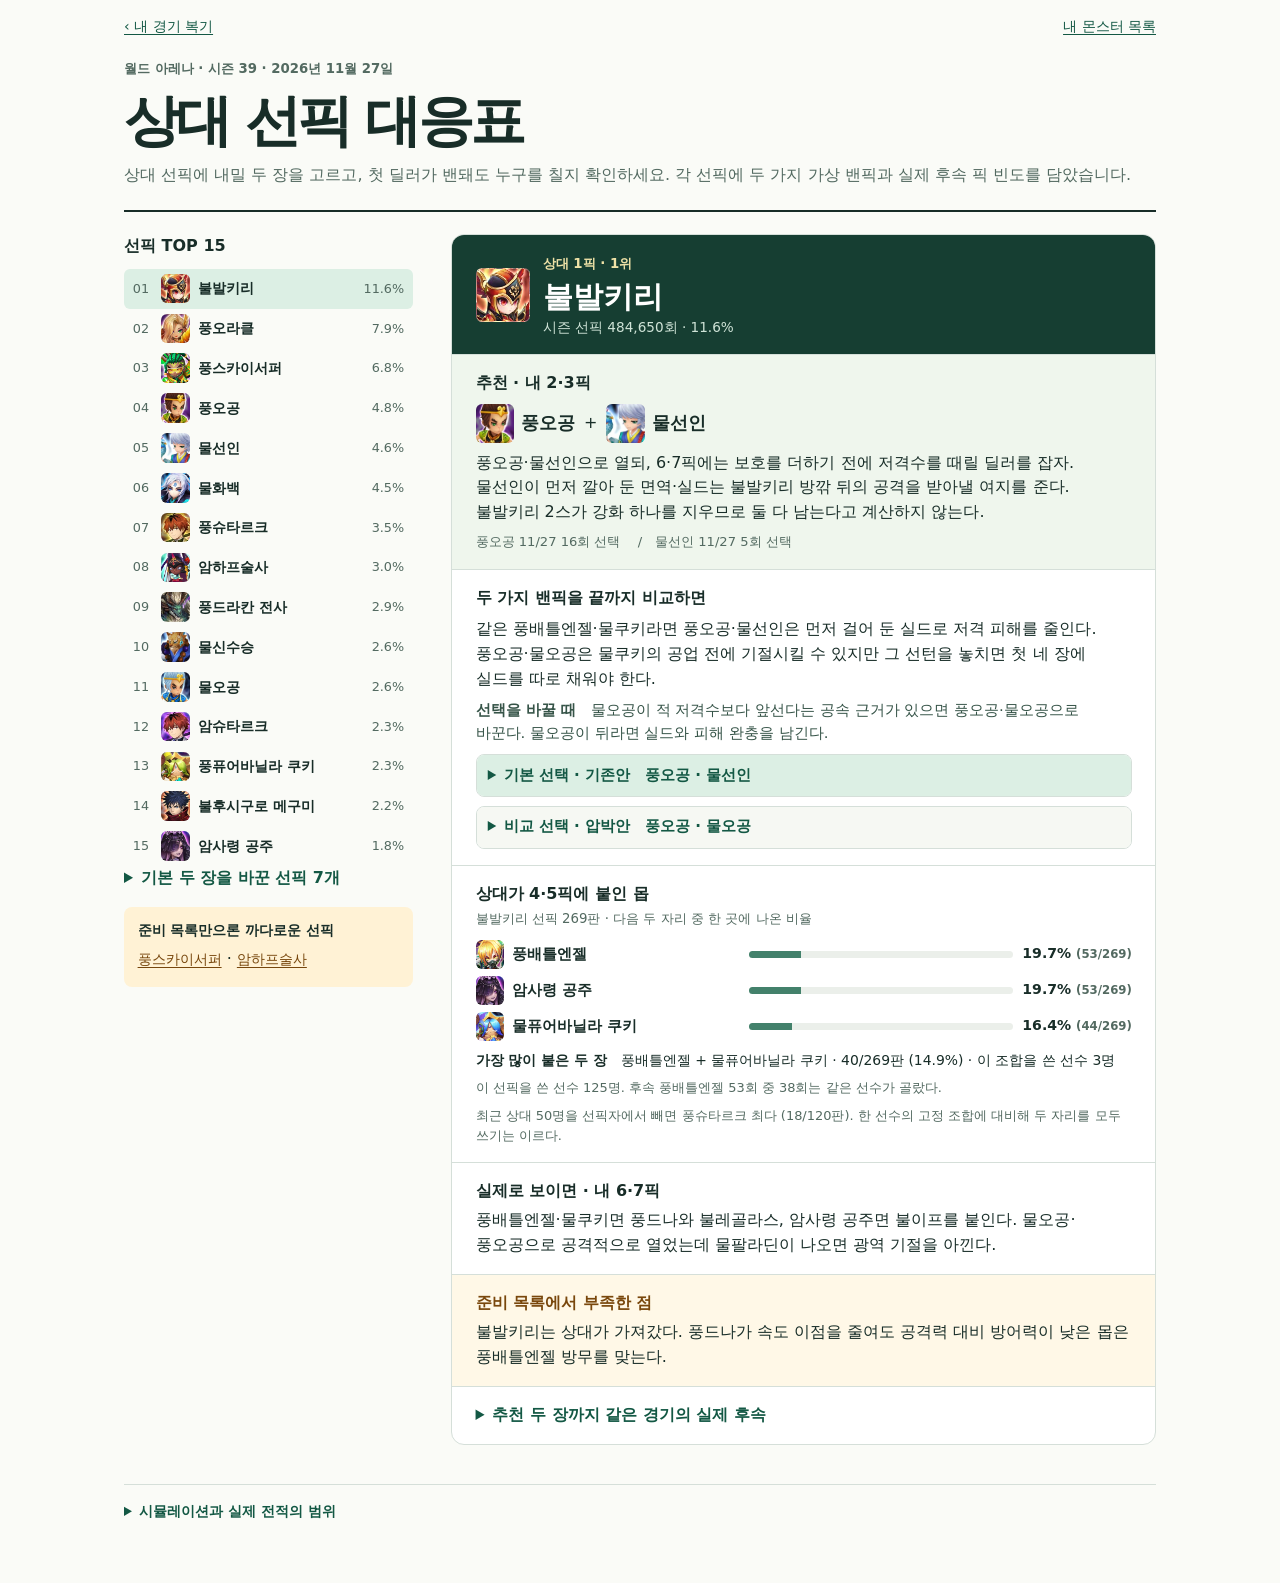
==== commit 580cc419: "Simulate both draft plans against each top-15 first pick" ====
--- a/first-picks.html
+++ b/first-picks.html
@@ -19,209 +19,571 @@
 details>summary{cursor:pointer;color:var(--green);font-weight:650}details p{margin-top:.45rem}footer{margin-top:1.45rem;padding-top:1rem;border-top:1px solid var(--line);font-size:.88rem}.method p{max-width:80ch}.method a{white-space:nowrap}[hidden]{display:none!important}
 @media(max-width:720px){header{padding-bottom:1rem}.layout{display:block;margin-top:.8rem}.enhanced .ranks,.enhanced aside>h2{display:none}.enhanced .mobile-select{display:block;font-weight:650}.mobile-select select{display:block;width:100%;margin:.25rem 0 .6rem;padding:.65rem;font:inherit;background:white;color:var(--ink);border:1px solid #9dada2;border-radius:6px}.limits{padding:.4rem .65rem;margin:.35rem 0 .7rem}.limits p{display:inline;margin-left:.6rem}.frequency li{grid-template-columns:minmax(6rem,1fr) minmax(20px,.35fr) auto;gap:.3rem}.frequency .value{font-size:.8rem}.ranks{columns:2}}
 @media print{.enhanced .matchup[hidden]{display:block!important}.layout{display:block}aside,header nav{display:none}.matchup{break-inside:avoid}}
+
+.routes>h3,.routes>p{margin-bottom:.45rem}
+.switch{font-size:.93rem;color:#365448}
+.route{margin-top:.55rem;border:1px solid var(--line);border-radius:8px;overflow:hidden}
+.route>summary{padding:.55rem .7rem;font-size:.94rem;background:#f6f8f3}
+.route[data-plan=primary]>summary{background:var(--teal)}
+.route-steps{list-style:none;margin:0;padding:0 .7rem}
+.route-steps li{display:grid;grid-template-columns:5.1em 1fr;gap:.55rem;align-items:start;border-bottom:1px solid var(--line);padding:.55rem 0}
+.route-steps li>b{color:var(--muted);font-size:.79rem;padding-top:.23rem}
+.route-steps .unit{font-size:.88rem;margin-right:.3rem}.route-steps .face{width:1.6rem;height:1.6rem}
+.route-steps li p,.ban-plan p{font-size:.92rem;margin-top:.25rem}
+.ban-plan,.route-source{padding:.5rem .7rem .7rem}.ban-plan h4{margin:.45rem 0 .1rem}.ban-plan .four{font-size:.82rem;color:var(--muted)}
+.route-source{background:#f7f8f4;color:var(--muted);font-size:.81rem}.route-source p{margin:.15rem 0}
+@media(max-width:480px){.route-steps li{grid-template-columns:4.65em 1fr;gap:.25rem}.route-steps .unit{margin-bottom:.12rem}}
 .p13812{background-image:url(assets/portraits/3904f3d5450138bdfe011b9b3ccab5ee8bd1adc12e3132697a54a6924021ed19.webp)}
+.p13815{background-image:url(assets/portraits/869e455461b909e4ccbc8ca558d8ec6c3b1b479e6a863b3a958cbde89bee820c.webp)}
+.p14413{background-image:url(assets/portraits/d1d1875d9fcb245dd5a0b4863cf3758d6e889fe03139824ec6c03156179b3799.webp)}
 .p14514{background-image:url(assets/portraits/d592684f8e5436724c8c967ff1a99c9896d3028ae7562f5143ef1d340f5eb910.webp)}
+.p14712{background-image:url(assets/portraits/cf2b0bb7cef5a137e162e85366c886f9a4b4f7180e41721e127f6cb80b431c9a.webp)}
+.p14714{background-image:url(assets/portraits/9b4d6077c69322b32f1dc9b0096aff6074775efa42501e3d582c5f3b4c01f68d.webp)}
 .p15712{background-image:url(assets/portraits/89aa279b245985c31742a158288b7a06d7e0014c8f19954d289b9d18a5afbcd7.webp)}
 .p15713{background-image:url(assets/portraits/38546511892c67faf35f2e2ccba6ffa27662a2b249d3d8392127bb4148831bfe.webp)}
 .p15714{background-image:url(assets/portraits/0c2e1dccd828f8d201ebff1e855923e39609c9b40000b6714596d74f1db9f824.webp)}
 .p15715{background-image:url(assets/portraits/d33df78003a69be0cc63c0c09ca77b5c5fb2a04eb3c1f015b0eda3ee236d3a78.webp)}
+.p16111{background-image:url(assets/portraits/fbdc191d992627ec362072b252555023d5e659fb6321d37f14e43fce946f5865.webp)}
 .p16113{background-image:url(assets/portraits/6f3b93a3b7ae2865c56dc31ae0a99936056a8b42f184d5c6ba88fdae30eead17.webp)}
 .p16114{background-image:url(assets/portraits/ddb8237cca0874a41d030b78f74804cc4c1a9114f109513d9c5f409ca6a80e2b.webp)}
+.p16611{background-image:url(assets/portraits/e1d195b843487c008090da8949873e29147fa5eb69e9d69477161fe76683a092.webp)}
+.p16612{background-image:url(assets/portraits/652e521d5e234e468c36c516cf3050a19cad801732c644fc0a5de39c3fb944a2.webp)}
 .p16613{background-image:url(assets/portraits/dd6c7b8415b7d42520c969ec498ed7c2cfabc60f476b2c3d3d8928cc570c0c13.webp)}
 .p16614{background-image:url(assets/portraits/453f720f7aacc6b6333fd64691614de9f7c2006d897e5f00aa7ae42a76000e6c.webp)}
 .p16811{background-image:url(assets/portraits/fe96dbcef935d5f52e20fbae0be6c513b384606e79e5366f3c57d9d6eee6671c.webp)}
+.p16812{background-image:url(assets/portraits/82c1a0b26c988f865bbc26c54f342fb3649a75d1fd961a0f7b7f3f686b354ebf.webp)}
 .p16813{background-image:url(assets/portraits/99c2173e7b5901ec2c5f264894dfa4cc4b9bf27380ff4602f92ad59d47f158aa.webp)}
 .p17012{background-image:url(assets/portraits/0db12c797ad148a1e66134f17eaad167f3a6abfa8bb43aa1d5f0de78c2d8b822.webp)}
 .p17411{background-image:url(assets/portraits/6528e3ef23036f9b8450407125f603a7c6188f35fe7dcd14c0c7ea79bede8962.webp)}
+.p18314{background-image:url(assets/portraits/b6d9361784c001fb860742d023854ab7878628df6b174dae64e5229935634dc0.webp)}
 .p18611{background-image:url(assets/portraits/a56fce0275119de731c1efad571ea1219fe692d8ca387f029ecffdaf8ae51e75.webp)}
 .p19212{background-image:url(assets/portraits/c5276ae622fe7d66e693d2630bbcb8353ac5a3462359251e449a915b945e8616.webp)}
 .p19712{background-image:url(assets/portraits/6d5db8f5e56e503449f61cd3ad020c0af3c2e5b59436828647db7d1eedae70f9.webp)}
+.p21012{background-image:url(assets/portraits/a208f27d4c4a11b63234c5c8bd416fcdb69ede35dc31563c7310ca9b98c18989.webp)}
+.p21314{background-image:url(assets/portraits/3d03c6cb8720087261dfb4918489c6d361825a0633b29ecc8d624ad5cbed4ad2.webp)}
 .p21415{background-image:url(assets/portraits/a852d75f2936c8585580df260bcae7d170680fd21105e30a6031ad8595ce6b61.webp)}
+.p21513{background-image:url(assets/portraits/80bc53a2876bc3a9538646dd27194f075ccf071bab99b2ffc8b21a8ec66fde39.webp)}
 .p21811{background-image:url(assets/portraits/30899fe032bfa0d155623ba93f120d1aa219c276a652f127a5fcbbfe9c287e20.webp)}
+.p22214{background-image:url(assets/portraits/c465e3dd2c4c2074a8c44fe52dd76a2a7a5016dd4dfa124f3ef7a1c32edef26f.webp)}
+.p22611{background-image:url(assets/portraits/4dfce026d87576c47bfb9f7f4bc28eb8954cc1dcd328cc6eb54e1dff1cfbb9a6.webp)}
+.p22913{background-image:url(assets/portraits/b4f9fff98fd3b2f2d009bce8c6678bd224c28966d38796573dfbf5bb0654d229.webp)}
+.p23111{background-image:url(assets/portraits/61432cd36e023f181b20278c26d8745d7cf7aced513ae0a195f63436b18c123a.webp)}
+.p23115{background-image:url(assets/portraits/db4218bd8d25415e66499f23e2d2e02d6c362e4941963d8898b351a93a7c6345.webp)}
 .p23711{background-image:url(assets/portraits/e1326f1d9d38b106250792785417b2d05f7625e747ed879a2c62cd19972e9066.webp)}
 .p23712{background-image:url(assets/portraits/6fbd7d165246dabd2c7db85f5a7de603efa8a8674dd4d00d5563b5d49c83b4ce.webp)}
+.p24013{background-image:url(assets/portraits/91b286004a678b9ce04e63cf3f6cf0b21634b0bd0a03146da0a3402296746902.webp)}
+.p25311{background-image:url(assets/portraits/e23fc2457c211b77d4dd43742f64d9378eed357caa935d158470728799957ac2.webp)}
 .p25313{background-image:url(assets/portraits/62b18b57d9ca00f80db62252cc4f6aa1955a197a71d9fdc51bf1ab6a8bd3d750.webp)}
+.p25414{background-image:url(assets/portraits/75ae10baad00d2241ca79c5db684c551d32bbbcf07a899caec961fac9b2bd552.webp)}
 .p26113{background-image:url(assets/portraits/7751cb448af0c11deac05314ce385d5f78df2d0eb5d8df23bc0b34586e4ca592.webp)}
 .p26311{background-image:url(assets/portraits/32ada59836ababc29ba42e2d7128eefeae1fa124f3bec460988195c1acdcd2a5.webp)}
 .p26313{background-image:url(assets/portraits/5242f75d912c16a66926d4c9224e524a64b375de98da49630fccef25aa94f50e.webp)}
 .p26413{background-image:url(assets/portraits/ac4cc87db64a0f464447899e0451ba73b43e729b9f2988ffaefcd9ab06f68d8b.webp)}
 .p27714{background-image:url(assets/portraits/e2a5269343f8de2f3ac17b051123ce28f258018ce4edfce659a0b0f6f99b6657.webp)}
 .p28311{background-image:url(assets/portraits/c09cddfa705c8110a1f914e5dc1dd0696aff6eaa6cfee722299ac87f69be17de.webp)}
+.p28312{background-image:url(assets/portraits/478e8105453d9b180827484eb6e14f03f544cecdcb1d1419908b2355dca60af0.webp)}
+.p28611{background-image:url(assets/portraits/dec092938190b751e3e0df16ae7b79ef8a8e24ccc0e546c843cb567fbd22683c.webp)}
+.p28911{background-image:url(assets/portraits/69d6a6eade1b7168b063db50219b83d8b3e34a86f67d88bf6681274d58f6bd24.webp)}
+.p28914{background-image:url(assets/portraits/1f8d5a793234dd8c58c3a2a5e6057c30a8347e4d77f05e249a1e39b33395d01d.webp)}
 .p28915{background-image:url(assets/portraits/19e4354f60b6fdfa6a8f7da4c5279f87328c2f79d90796a003ef27dbb6802096.webp)}
 .p29115{background-image:url(assets/portraits/7be030916a6303f1ce6ec4a0d027ab6ebd3e9a68b7c013bcbc44c9f05464a848.webp)}
+.p30314{background-image:url(assets/portraits/20bd08ff571fb4ac2f1179aa73a5ac8f8d3cedc1a681b1dc49960214a4609812.webp)}
 .p30512{background-image:url(assets/portraits/8a9c6df625f69bd301f4254cf4d30e06ac07e9a9d2cbeea7f06fdb2a7f214446.webp)}
 .p30614{background-image:url(assets/portraits/ca1b75883923b9e423daf40890a308c26ba855cced7c32b2d9e31ea2633271ae.webp)}
 .p30713{background-image:url(assets/portraits/f378d8dd6b878937662d84748f2e2bf65e8389038d157ac624c5e2e8a1e685f3.webp)}
+.p31311{background-image:url(assets/portraits/f3a8ec3c1634171e5403d707415104d9b946bb319cfdb6ee38f30000a7cf091e.webp)}
 .p31315{background-image:url(assets/portraits/aae7c490cd40faf5262472ba6b22058461cfd8f7820cd356c2327ce1178a8494.webp)}
 .p32111{background-image:url(assets/portraits/7494880c2fad8e1df02c7c1eb2220cfadddc247fb2085261e30f2f7a2d131742.webp)}
+.p32112{background-image:url(assets/portraits/5704f2ad70fa9c7164e345ad5fa93a78f41ee377f552959d176375148b83b560.webp)}
+.p32311{background-image:url(assets/portraits/aa44faecd7ed4f8e255f29660b3c0aa0d6850d415adfc0ba46326013ffae646c.webp)}
 .p33312{background-image:url(assets/portraits/3f73e1b643391810149c641aaecdcaba59451c7432e1bb8ffb269e9a58c14eb6.webp)}
+.p34012{background-image:url(assets/portraits/948a58beb6e57eb1f98ec6b79f2270db4d360baf095be4229c30b04f9daf9c3d.webp)}
+.p34712{background-image:url(assets/portraits/8d6e9eb7a4c56b5597d06f6c4835aa8689d0b50059c1251195f953f2381d1bdf.webp)}
 .p35913{background-image:url(assets/portraits/65ac0c9c1d9261c52afd1d8409480262abf0ecaa78785105f742897a83e3d2d6.webp)}
 .p35915{background-image:url(assets/portraits/ffb5961ab350b1c735ad18caac35557ca2e1357dfe69266c3e56a0177d087a80.webp)}
 </style></head>
 <body><main><header><nav aria-label="리포트"><a href="index.html#loss-feedback">‹ 내 경기 복기</a><a href="roster.html">내 몬스터 목록</a></nav>
 <p class="date">월드 아레나 · 시즌 39 · 2026년 11월 27일</p><h1>상대 선픽 대응표</h1>
-<p>선픽 상위 15마리의 후속 두 자리와 내 2·3픽. 순위는 P1~G3 시즌 기록, 후속은 내 최근 상대들의 공개 2,258판 기준이다.</p></header>
+<p>상대 선픽에 내밀 두 장을 고르고, 첫 딜러가 밴돼도 누구를 칠지 확인하세요. 각 선픽에 두 가지 가상 밴픽과 실제 후속 픽 빈도를 담았습니다.</p></header>
 <div class="layout"><aside><h2>선픽 TOP 15</h2><ol class="ranks"><li><a href="#pick-13812"><span class="rank-num">01</span><span aria-hidden="true" class="face p13812"></span><b>불발키리</b><span class="rate">11.6%</span></a></li><li><a href="#pick-15713"><span class="rank-num">02</span><span aria-hidden="true" class="face p15713"></span><b>풍오라클</b><span class="rate">7.9%</span></a></li><li><a href="#pick-25313"><span class="rank-num">03</span><span aria-hidden="true" class="face p25313"></span><b>풍스카이서퍼</b><span class="rate">6.8%</span></a></li><li><a href="#pick-16813"><span class="rank-num">04</span><span aria-hidden="true" class="face p16813"></span><b>풍오공</b><span class="rate">4.8%</span></a></li><li><a href="#pick-18611"><span class="rank-num">05</span><span aria-hidden="true" class="face p18611"></span><b>물선인</b><span class="rate">4.6%</span></a></li><li><a href="#pick-23711"><span class="rank-num">06</span><span aria-hidden="true" class="face p23711"></span><b>물화백</b><span class="rate">4.5%</span></a></li><li><a href="#pick-35913"><span class="rank-num">07</span><span aria-hidden="true" class="face p35913"></span><b>풍슈타르크</b><span class="rate">3.5%</span></a></li><li><a href="#pick-21415"><span class="rank-num">08</span><span aria-hidden="true" class="face p21415"></span><b>암하프술사</b><span class="rate">3.0%</span></a></li><li><a href="#pick-30713"><span class="rank-num">09</span><span aria-hidden="true" class="face p30713"></span><b>풍드라칸 전사</b><span class="rate">2.9%</span></a></li><li><a href="#pick-17411"><span class="rank-num">10</span><span aria-hidden="true" class="face p17411"></span><b>물신수승</b><span class="rate">2.6%</span></a></li><li><a href="#pick-16811"><span class="rank-num">11</span><span aria-hidden="true" class="face p16811"></span><b>물오공</b><span class="rate">2.6%</span></a></li><li><a href="#pick-35915"><span class="rank-num">12</span><span aria-hidden="true" class="face p35915"></span><b>암슈타르크</b><span class="rate">2.3%</span></a></li><li><a href="#pick-26313"><span class="rank-num">13</span><span aria-hidden="true" class="face p26313"></span><b>풍퓨어바닐라 쿠키</b><span class="rate">2.3%</span></a></li><li><a href="#pick-30512"><span class="rank-num">14</span><span aria-hidden="true" class="face p30512"></span><b>불후시구로 메구미</b><span class="rate">2.2%</span></a></li><li><a href="#pick-31315"><span class="rank-num">15</span><span aria-hidden="true" class="face p31315"></span><b>암사령 공주</b><span class="rate">1.8%</span></a></li></ol>
 <label class="mobile-select">상대 1픽 <select id="opener-select"><option value="pick-13812">1위　불발키리　11.6%</option><option value="pick-15713">2위　풍오라클　7.9%</option><option value="pick-25313">3위　풍스카이서퍼　6.8%</option><option value="pick-16813">4위　풍오공　4.8%</option><option value="pick-18611">5위　물선인　4.6%</option><option value="pick-23711">6위　물화백　4.5%</option><option value="pick-35913">7위　풍슈타르크　3.5%</option><option value="pick-21415">8위　암하프술사　3.0%</option><option value="pick-30713">9위　풍드라칸 전사　2.9%</option><option value="pick-17411">10위　물신수승　2.6%</option><option value="pick-16811">11위　물오공　2.6%</option><option value="pick-35915">12위　암슈타르크　2.3%</option><option value="pick-26313">13위　풍퓨어바닐라 쿠키　2.3%</option><option value="pick-30512">14위　불후시구로 메구미　2.2%</option><option value="pick-31315">15위　암사령 공주　1.8%</option></select></label>
+<details class="changes"><summary>기본 두 장을 바꾼 선픽 7개</summary><p><a href="#pick-15713">풍오라클</a> · <a href="#pick-25313">풍스카이서퍼</a> · <a href="#pick-35913">풍슈타르크</a> · <a href="#pick-30713">풍드라칸 전사</a> · <a href="#pick-17411">물신수승</a> · <a href="#pick-35915">암슈타르크</a> · <a href="#pick-30512">불후시구로 메구미</a></p></details>
 <div class="limits"><b>준비 목록만으론 까다로운 선픽</b><p><a href="#pick-25313">풍스카이서퍼</a> · <a href="#pick-21415">암하프술사</a></p></div></aside>
 <section aria-label="선픽별 대응"><article aria-labelledby="title-13812" class="matchup" id="pick-13812">
 <div class="match-head"><span aria-hidden="true" class="face p13812"></span><div><small>상대 1픽 · 1위</small><h2 id="title-13812">불발키리</h2>
 <p>시즌 선픽 484,650회 · 11.6%</p></div></div>
 <div class="pick"><h3>추천 · 내 2·3픽</h3>
 <div class="picks"><span class="unit"><span aria-hidden="true" class="face p16813"></span><span>풍오공</span></span> <span aria-hidden="true">+</span> <span class="unit"><span aria-hidden="true" class="face p18611"></span><span>물선인</span></span></div>
-<p>불발키리 33% 속리더를 보고 풍오공 24%만으로 선턴을 가정하지 않는다. 물선인의 실드·면역으로 방깎 뒤의 집중 공격을 견디고 풍오공은 실제 딜러에게 방깎을 건다.</p><p class="status">풍오공 오늘 16회 선택 <span data-checkable="16813"></span>　/　물선인 오늘 5회 선택 <span data-checkable="18611"></span></p></div>
+<p>풍오공·물선인으로 열되, 6·7픽에는 보호를 더하기 전에 저격수를 때릴 딜러를 잡자. 물선인이 먼저 깔아 둔 면역·실드는 불발키리 방깎 뒤의 공격을 받아낼 여지를 준다. 불발키리 2스가 강화 하나를 지우므로 둘 다 남는다고 계산하지 않는다.</p><p class="status">풍오공 11/27 16회 선택 <span data-checkable="16813"></span>　/　물선인 11/27 5회 선택 <span data-checkable="18611"></span></p></div>
+<div class="routes"><h3>두 가지 밴픽을 끝까지 비교하면</h3>
+<p>같은 풍배틀엔젤·물쿠키라면 풍오공·물선인은 먼저 걸어 둔 실드로 저격 피해를 줄인다. 풍오공·물오공은 물쿠키의 공업 전에 기절시킬 수 있지만 그 선턴을 놓치면 첫 네 장에 실드를 따로 채워야 한다.</p><p class="switch"><b>선택을 바꿀 때</b>　물오공이 적 저격수보다 앞선다는 공속 근거가 있으면 풍오공·물오공으로 바꾼다. 물오공이 뒤라면 실드와 피해 완충을 남긴다.</p>
+<details class="route" data-plan="primary">
+<summary><strong>기본 선택 · 기존안</strong>　풍오공 · 물선인</summary>
+<ol class="route-steps"><li><b>상대 1픽</b><div><span class="unit"><span aria-hidden="true" class="face p13812"></span><span>불발키리</span></span></div></li><li><b>내 2·3픽</b><div><span class="unit"><span aria-hidden="true" class="face p16813"></span><span>풍오공</span></span> <span class="unit"><span aria-hidden="true" class="face p18611"></span><span>물선인</span></span></div></li><li><b>상대 4·5픽</b><div><span class="unit"><span aria-hidden="true" class="face p26113"></span><span>풍배틀엔젤</span></span> <span class="unit"><span aria-hidden="true" class="face p26311"></span><span>물퓨어바닐라 쿠키</span></span></div></li><li><b>내 6·7픽</b><div><span class="unit"><span aria-hidden="true" class="face p16613"></span><span>풍드나</span></span> <span class="unit"><span aria-hidden="true" class="face p34712"></span><span>불레골라스</span></span><p>풍드나는 풍배틀엔젤의 속도 피해를 누르고, 불레골라스는 공업 뒤 그 풍속 저격수를 직접 노린다. 풍드나는 별도 저속 룬이 있어야 한다.</p></div></li><li><b>상대 8·9픽</b><div><span class="unit"><span aria-hidden="true" class="face p14712"></span><span>불뱀파이어</span></span> <span class="unit"><span aria-hidden="true" class="face p18314"></span><span>빛무희</span></span></div></li><li><b>내 10픽</b><div><span class="unit"><span aria-hidden="true" class="face p16612"></span><span>불드나</span></span><p>빛무희의 턴 공급까지 보였으니 풍배틀엔젤을 자르고, 불드나를 넣어 불레골라스와 다른 공격 수단을 남긴다.</p></div></li></ol><div class="ban-plan">
+<h4>양쪽 밴과 첫 표적</h4>
+<p>내가 <b>풍배틀엔젤</b> 밴 · 상대가 <b>풍드나</b> 밴</p>
+<p class="four"><b>내 네 장</b>　풍오공 · 물선인 · 불레골라스 · 불드나<br/><b>상대 네 장</b>　불발키리 · 물퓨어바닐라 쿠키 · 불뱀파이어 · 빛무희</p>
+<p>풍드나가 밴되면 물선인은 적 방깎 전에 실드를 깐다. 풍오공이 물쿠키에 방깎을 걸고 불드나 2스로 마무리를 노린다. 불레골라스는 불뱀파이어를 압박해 적 게이지 공급을 늦춘다.</p><h4>상대의 다른 밴 · 불레골라스</h4>
+<p class="four"><b>내 네 장</b>　풍오공 · 물선인 · 풍드나 · 불드나</p><p>불레골라스가 밴되면 풍드나가 먼저 빛무희를 쳐 게이지를 내리고, 풍오공과 불드나가 물쿠키를 집중한다. 물선인 실드가 먼저 깔릴지는 남은 순서에 달렸다.</p></div>
+<div class="route-source"><p>공개 269판 중 이 상대 4·5픽은 40판. 상대 8·9픽까지 같은 순서로 이어진 경기는 1판. 내 2·3픽까지 같은 6판 중 위의 상대 4·5픽이 나온 건 1판이다.</p><p>이 선픽에 이 두 장을 낸 내 전적 · 11월 25~27일 1승 1패.
+시즌 39의 이전 보관분 7승 10패.</p></div></details><details class="route" data-plan="alternative">
+<summary><strong>비교 선택 · 압박안</strong>　풍오공 · 물오공</summary>
+<ol class="route-steps"><li><b>상대 1픽</b><div><span class="unit"><span aria-hidden="true" class="face p13812"></span><span>불발키리</span></span></div></li><li><b>내 2·3픽</b><div><span class="unit"><span aria-hidden="true" class="face p16813"></span><span>풍오공</span></span> <span class="unit"><span aria-hidden="true" class="face p16811"></span><span>물오공</span></span></div></li><li><b>상대 4·5픽</b><div><span class="unit"><span aria-hidden="true" class="face p21811"></span><span>물팔라딘</span></span> <span class="unit"><span aria-hidden="true" class="face p35913"></span><span>풍슈타르크</span></span></div></li><li><b>내 6·7픽</b><div><span class="unit"><span aria-hidden="true" class="face p19212"></span><span>불이프</span></span> <span class="unit"><span aria-hidden="true" class="face p34712"></span><span>불레골라스</span></span><p>물팔라딘이 기절에 반응하니 불이프로 망각을 시도하고 불레골라스로 풍슈타르크를 직접 잡는다.</p></div></li><li><b>상대 8·9픽</b><div><span class="unit"><span aria-hidden="true" class="face p14714"></span><span>빛뱀파이어</span></span> <span class="unit"><span aria-hidden="true" class="face p26313"></span><span>풍퓨어바닐라 쿠키</span></span></div></li><li><b>내 10픽</b><div><span class="unit"><span aria-hidden="true" class="face p23711"></span><span>물화백</span></span><p>빛뱀파이어를 자르고 물화백으로 풍푸딩의 실드와 불발키리 부활 직후 버프를 벗길 길을 남긴다.</p></div></li></ol><div class="ban-plan">
+<h4>양쪽 밴과 첫 표적</h4>
+<p>내가 <b>빛뱀파이어</b> 밴 · 상대가 <b>불이프</b> 밴</p>
+<p class="four"><b>내 네 장</b>　풍오공 · 물오공 · 불레골라스 · 물화백<br/><b>상대 네 장</b>　불발키리 · 물팔라딘 · 풍슈타르크 · 풍퓨어바닐라 쿠키</p>
+<p>불이프가 잘리면 물화백이 실드를 걷고 풍오공이 풍슈타르크에 방깎을 건 뒤 불레골라스가 2스·1스를 잇는다. 물오공은 물팔라딘에게 공짜 턴을 주는 광역 기절을 아낀다.</p><h4>상대의 다른 밴 · 불레골라스</h4>
+<p class="four"><b>내 네 장</b>　풍오공 · 물오공 · 불이프 · 물화백</p><p>불레골라스 밴이면 불이프의 방깎·망각을 풍슈타르크에 넣고 풍오공이 같은 몹을 친다. 물팔라딘 패시브가 살아 있는 동안 물오공은 기절 뒤 적의 즉시 턴을 감수해야 한다.</p></div>
+<div class="route-source"><p>공개 269판 중 이 상대 4·5픽은 5판. 상대 8·9픽까지 같은 순서로 이어진 경기는 1판. 내 2·3픽까지 같은 1판 중 위의 상대 4·5픽이 나온 건 1판이다.</p><p>이 선픽에 이 두 장을 낸 내 전적 · 11월 25~27일 0승 1패.
+시즌 39의 이전 보관분 0판.</p></div></details></div>
 <div><h3>상대가 4·5픽에 붙인 몹</h3><small>불발키리 선픽 269판 · 다음 두 자리 중 한 곳에 나온 비율</small>
 <ul class="frequency"><li><span class="unit"><span aria-hidden="true" class="face p26113"></span><span>풍배틀엔젤</span></span><span aria-hidden="true" class="track"><span class="fill" style="width:19.7%"></span></span><span class="value">19.7% <small>(53/269)</small></span></li><li><span class="unit"><span aria-hidden="true" class="face p31315"></span><span>암사령 공주</span></span><span aria-hidden="true" class="track"><span class="fill" style="width:19.7%"></span></span><span class="value">19.7% <small>(53/269)</small></span></li><li><span class="unit"><span aria-hidden="true" class="face p26311"></span><span>물퓨어바닐라 쿠키</span></span><span aria-hidden="true" class="track"><span class="fill" style="width:16.4%"></span></span><span class="value">16.4% <small>(44/269)</small></span></li></ul><p class="pairs-line"><b>가장 많이 붙은 두 장</b>　풍배틀엔젤 + 물퓨어바닐라 쿠키 · 40/269판 (14.9%) · 이 조합을 쓴 선수 3명</p><p class="sample-note muted">이 선픽을 쓴 선수 125명. 후속 풍배틀엔젤 53회 중 38회는 같은 선수가 골랐다.</p><p class="sample-note muted">최근 상대 50명을 선픽자에서 빼면 풍슈타르크 최다 (18/120판). 한 선수의 고정 조합에 대비해 두 자리를 모두 쓰기는 이르다.</p></div>
-<div class="call"><h3>실제로 보이면 · 내 6·7픽</h3><p>풍배틀엔젤·물퓨어바닐라 쿠키가 붙으면 공업·속업을 받은 방무 타격이 먼저 올 수 있다. 6·7픽에 별도 저속 룬의 풍드나로 속도 이점을 줄이고, 불레골라스로 풍배틀엔젤을 압박한다. 속도 상한을 걸어도 공격력 대비 방어력이 낮으면 방무는 남는다. 풍드나 룬이 없다면 저격수 밴을 남겨 둔다. 암사령 공주가 붙으면 불이프 망각을 고른다.</p></div><div class="gap"><h3>준비 목록에서 부족한 점</h3><p>22마리 안에 33% 속리더가 없고 1픽에서 상대가 불발키리를 가져갔다. 부활은 쿨이 있는 스킬이라 불이프 망각으로 막지 못한다.</p></div>
-<details><summary>내 응답까지 같았던 경기</summary><p>내 쪽이 추천 두 장으로 답한 공개 표본은 6판. 그 뒤 상대가 가장 많이 붙인 몹은 물오공, 암사령 공주 (각 3/6판).</p><p>11월 25~27일 보관한 내 전적에서 상대 불발키리 선픽은 3판. 같은 두 장은 2회 (1승 1패).</p></details>
+<div class="call"><h3>실제로 보이면 · 내 6·7픽</h3><p>풍배틀엔젤·물쿠키면 풍드나와 불레골라스, 암사령 공주면 불이프를 붙인다. 물오공·풍오공으로 공격적으로 열었는데 물팔라딘이 나오면 광역 기절을 아낀다.</p></div><div class="gap"><h3>준비 목록에서 부족한 점</h3><p>불발키리는 상대가 가져갔다. 풍드나가 속도 이점을 줄여도 공격력 대비 방어력이 낮은 몹은 풍배틀엔젤 방무를 맞는다.</p></div>
+<details><summary>추천 두 장까지 같은 경기의 실제 후속</summary><p>내 쪽이 추천 두 장으로 답한 공개 표본은 6판. 그 뒤 상대가 가장 많이 붙인 몹은 물오공, 암사령 공주 (각 3/6판).</p></details>
 </article><article aria-labelledby="title-15713" class="matchup" id="pick-15713">
 <div class="match-head"><span aria-hidden="true" class="face p15713"></span><div><small>상대 1픽 · 2위</small><h2 id="title-15713">풍오라클</h2>
 <p>시즌 선픽 330,863회 · 7.9%</p></div></div>
 <div class="pick"><h3>추천 · 내 2·3픽</h3>
-<div class="picks"><span class="unit"><span aria-hidden="true" class="face p16813"></span><span>풍오공</span></span> <span aria-hidden="true">+</span> <span class="unit"><span aria-hidden="true" class="face p18611"></span><span>물선인</span></span></div>
-<p>물선인이 먼저 면역을 깔아 폭탄 설치를 막고, 풍오공 24% 리더와 방깎으로 폭탄을 이어 줄 적을 압박한다. 풍오라클은 폭탄 설치 뒤 바로 턴을 얻을 수 있다.</p><p class="status">풍오공 오늘 16회 선택 <span data-checkable="16813"></span>　/　물선인 오늘 5회 선택 <span data-checkable="18611"></span></p></div>
+<div class="picks"><span class="unit"><span aria-hidden="true" class="face p16813"></span><span>풍오공</span></span> <span aria-hidden="true">+</span> <span class="unit"><span aria-hidden="true" class="face p34712"></span><span>불레골라스</span></span></div>
+<p>풍오공·불레골라스로 먼저 풍오라클을 위협한다. 룬이 준비된 불레골라스는 2스 공업 뒤 즉시 1스를 쓰므로, 물선인을 기다리지 않고 풍오공 방깎을 공격으로 바꿀 수 있다.</p><p class="status">풍오공 11/27 16회 선택 <span data-checkable="16813"></span>　/　불레골라스 룬작 완료 · 11/27 5회 선택 <span data-checkable="34712"></span></p></div>
+<div class="routes"><h3>두 가지 밴픽을 끝까지 비교하면</h3>
+<p>암오라클·빛무희를 같게 두면 양쪽 모두 6·7픽 물화백을 쓸 수 있다. 기존안은 물선인의 면역이 남는 대신 적 빛무희가 우리 강화를 지울 때 상대 팀 게이지가 오를 수 있고, 압박안은 불레골라스로 풍오라클을 바로 노리는 대신 첫 폭탄을 버텨야 한다.</p><p class="switch"><b>선택을 바꿀 때</b>　풍오공 방깎 뒤 불레골라스가 움직이지 못할 공속이거나 물선인 면역만 먼저 깔 수 있으면 물선인·풍오공으로 바꾼다.</p>
+<details class="route" data-plan="primary">
+<summary><strong>기본 선택 · 압박안</strong>　풍오공 · 불레골라스</summary>
+<ol class="route-steps"><li><b>상대 1픽</b><div><span class="unit"><span aria-hidden="true" class="face p15713"></span><span>풍오라클</span></span></div></li><li><b>내 2·3픽</b><div><span class="unit"><span aria-hidden="true" class="face p16813"></span><span>풍오공</span></span> <span class="unit"><span aria-hidden="true" class="face p34712"></span><span>불레골라스</span></span></div></li><li><b>상대 4·5픽</b><div><span class="unit"><span aria-hidden="true" class="face p15715"></span><span>암오라클</span></span> <span class="unit"><span aria-hidden="true" class="face p18314"></span><span>빛무희</span></span></div></li><li><b>내 6·7픽</b><div><span class="unit"><span aria-hidden="true" class="face p23711"></span><span>물화백</span></span> <span class="unit"><span aria-hidden="true" class="face p16811"></span><span>물오공</span></span><p>물화백은 상대 두 해제기에 반응한다. 물오공은 가능하면 빛무희를 기절시켜 턴 전달을 끊고, 풍오라클은 불레골라스가 노린다.</p></div></li><li><b>상대 8·9픽</b><div><span class="unit"><span aria-hidden="true" class="face p16111"></span><span>물오컬트</span></span> <span class="unit"><span aria-hidden="true" class="face p19712"></span><span>불해왕</span></span></div></li><li><b>내 10픽</b><div><span class="unit"><span aria-hidden="true" class="face p16812"></span><span>불오공</span></span><p>물오컬트가 회복·정화를, 불해왕이 기절을 더하므로 불오공을 넣고 광역 해제·기절이 겹치는 암오라클을 자른다.</p></div></li></ol><div class="ban-plan">
+<h4>양쪽 밴과 첫 표적</h4>
+<p>내가 <b>암오라클</b> 밴 · 상대가 <b>불레골라스</b> 밴</p>
+<p class="four"><b>내 네 장</b>　풍오공 · 물화백 · 물오공 · 불오공<br/><b>상대 네 장</b>　풍오라클 · 빛무희 · 물오컬트 · 불해왕</p>
+<p>불레골라스 밴이면 물오공은 불해왕이 쿨을 밀기 전에 3스로 끊고, 풍오공은 물오컬트에 방깎을 건다. 물화백의 해제 반응으로 끼어들면 불오공이 풍오라클을 때린다.</p><h4>상대의 다른 밴 · 물화백</h4>
+<p class="four"><b>내 네 장</b>　풍오공 · 불레골라스 · 물오공 · 불오공</p><p>물화백을 자르면 기절 면역인 불오공이 불해왕의 광역 기절 뒤에도 풍오라클을 압박한다. 물오공이 먼저 끊은 분기에서는 풍오공 방깎 뒤 불레골라스가 같은 적을 친다.</p></div>
+<div class="route-source"><p>공개 228판 중 이 상대 4·5픽은 15판. 상대 8·9픽까지 같은 순서로 이어진 경기는 3판. 내 2·3픽까지 일치한 공개 기록은 0판이다.</p><p>이 선픽에 이 두 장을 낸 내 전적 · 11월 25~27일 0판.
+시즌 39의 이전 보관분 0판.</p></div></details><details class="route" data-plan="alternative">
+<summary><strong>비교 선택 · 기존안</strong>　풍오공 · 물선인</summary>
+<ol class="route-steps"><li><b>상대 1픽</b><div><span class="unit"><span aria-hidden="true" class="face p15713"></span><span>풍오라클</span></span></div></li><li><b>내 2·3픽</b><div><span class="unit"><span aria-hidden="true" class="face p16813"></span><span>풍오공</span></span> <span class="unit"><span aria-hidden="true" class="face p18611"></span><span>물선인</span></span></div></li><li><b>상대 4·5픽</b><div><span class="unit"><span aria-hidden="true" class="face p15715"></span><span>암오라클</span></span> <span class="unit"><span aria-hidden="true" class="face p18314"></span><span>빛무희</span></span></div></li><li><b>내 6·7픽</b><div><span class="unit"><span aria-hidden="true" class="face p23711"></span><span>물화백</span></span> <span class="unit"><span aria-hidden="true" class="face p34712"></span><span>불레골라스</span></span><p>암오라클과 빛무희의 해제에는 물화백이 반응한다. 불레골라스를 같이 골라 두 번째 공격 수단을 남긴다.</p></div></li><li><b>상대 8·9픽</b><div><span class="unit"><span aria-hidden="true" class="face p15712"></span><span>불오라클</span></span> <span class="unit"><span aria-hidden="true" class="face p22611"></span><span>물뇌제</span></span></div></li><li><b>내 10픽</b><div><span class="unit"><span aria-hidden="true" class="face p19212"></span><span>불이프</span></span><p>불오라클이 붙어 약화·회복을 반복할 수 있으니 불이프를 더하고, 폭탄과 해제·기절을 겸한 암오라클을 밴한다.</p></div></li></ol><div class="ban-plan">
+<h4>양쪽 밴과 첫 표적</h4>
+<p>내가 <b>암오라클</b> 밴 · 상대가 <b>물화백</b> 밴</p>
+<p class="four"><b>내 네 장</b>　풍오공 · 물선인 · 불레골라스 · 불이프<br/><b>상대 네 장</b>　풍오라클 · 빛무희 · 불오라클 · 물뇌제</p>
+<p>물화백 밴이면 물선인은 적 불오라클 해제 직후 면역을 다시 건다. 풍오공이 풍오라클에 방깎을 걸고 불레골라스가 자버프 뒤 집중한다. 상대 물뇌제 지식이 빨리 쌓이므로 실드·공업을 무조건 함께 쓰지 않는다.</p><h4>상대의 다른 밴 · 불레골라스</h4>
+<p class="four"><b>내 네 장</b>　풍오공 · 물선인 · 물화백 · 불이프</p><p>불레골라스가 밴되면 물화백이 빛무희의 해제에 반응한 뒤, 풍오공과 불이프가 풍오라클에게 방깎과 단일 공격을 잇는다. 물선인은 폭탄보다 먼저 면역을 쓸 수 있을 때 보호한다.</p></div>
+<div class="route-source"><p>공개 228판 중 이 상대 4·5픽은 15판. 상대 8·9픽까지 같은 순서로 이어진 경기는 1판. 내 2·3픽까지 같은 7판 중 위의 상대 4·5픽이 나온 건 1판이다.</p><p>이 선픽에 이 두 장을 낸 내 전적 · 11월 25~27일 1승 1패.
+시즌 39의 이전 보관분 5승 2패.</p></div></details></div>
 <div><h3>상대가 4·5픽에 붙인 몹</h3><small>풍오라클 선픽 228판 · 다음 두 자리 중 한 곳에 나온 비율</small>
 <ul class="frequency"><li><span class="unit"><span aria-hidden="true" class="face p15715"></span><span>암오라클</span></span><span aria-hidden="true" class="track"><span class="fill" style="width:23.2%"></span></span><span class="value">23.2% <small>(53/228)</small></span></li><li><span class="unit"><span aria-hidden="true" class="face p16811"></span><span>물오공</span></span><span aria-hidden="true" class="track"><span class="fill" style="width:18.0%"></span></span><span class="value">18.0% <small>(41/228)</small></span></li><li><span class="unit"><span aria-hidden="true" class="face p23712"></span><span>불화백</span></span><span aria-hidden="true" class="track"><span class="fill" style="width:18.0%"></span></span><span class="value">18.0% <small>(41/228)</small></span></li></ul><p class="pairs-line"><b>가장 많이 붙은 두 장</b>　암원숭이 + 불화백 · 33/228판 (14.5%) · 이 조합을 쓴 선수 1명</p><p class="sample-note muted">이 선픽을 쓴 선수 116명. 후속 암오라클 53회 중 34회는 같은 선수가 골랐다.</p><p class="sample-note muted">최근 상대 50명을 선픽자에서 빼면 물오공 최다 (31/122판). 한 선수의 고정 조합에 대비해 두 자리를 모두 쓰기는 이르다.</p></div>
-<div class="call"><h3>실제로 보이면 · 내 6·7픽</h3><p>암오라클이나 불화백이 붙으면 물화백을 뽑아 아군 강화 해제에 반응한다. 물오공까지 보이면 물팔라딘으로 기절을 받아낸다. 암오공·불화백 두 장을 함께 낸 33판은 한 사람의 선택이어서 그 조합을 미리 밴 대상으로 고정하지 않는다.</p></div><div class="gap"><h3>준비 목록에서 부족한 점</h3><p>물선인이 늦으면 이 조합으로 첫 폭탄을 막기 어렵다. 암이프의 턴 정화만 믿고 즉시 기폭을 열어 주지 않는다.</p></div>
-<details><summary>내 응답까지 같았던 경기</summary><p>내 쪽이 추천 두 장으로 답한 공개 표본은 7판. 그 뒤 상대가 가장 많이 붙인 몹은 암오라클, 빛오컬트 (각 2/7판).</p><p>11월 25~27일 보관한 내 전적에서 상대 풍오라클 선픽은 3판. 같은 두 장은 2회 (1승 1패).</p></details>
+<div class="call"><h3>실제로 보이면 · 내 6·7픽</h3><p>암오라클·불화백처럼 해제가 붙으면 물화백을 잡는다. 물오공·불해왕이면 물팔라딘, 해제가 약한 폭탄 지원이면 물선인을 6·7픽으로 돌린다.</p></div><div class="gap"><h3>준비 목록에서 부족한 점</h3><p>아군 선제 면역이 없는 시작이다. 상대 폭탄이 터지기 전에 내게 한 턴도 오지 않는 속도 차이면 두 딜러의 선제 압박은 성립하지 않는다.</p></div>
+<details><summary>추천 두 장까지 같은 경기의 실제 후속</summary><p>표본에서 추천 두 장까지 일치한 판은 0판.</p></details>
 </article><article aria-labelledby="title-25313" class="matchup" id="pick-25313">
 <div class="match-head"><span aria-hidden="true" class="face p25313"></span><div><small>상대 1픽 · 3위</small><h2 id="title-25313">풍스카이서퍼</h2>
 <p>시즌 선픽 283,667회 · 6.8%</p></div></div>
 <div class="pick"><h3>조건부 · 내 2·3픽</h3>
-<div class="picks"><span class="unit"><span aria-hidden="true" class="face p16813"></span><span>풍오공</span></span> <span aria-hidden="true">+</span> <span class="unit"><span aria-hidden="true" class="face p18611"></span><span>물선인</span></span></div>
-<p>물선인이 먼저 면역을 깔면 풍스카이서퍼의 게이지 감소·쿨밀을 막는다. 풍오공은 패시브 반격 덕분에 자기 차례를 놓쳐도 상대가 아군을 때릴 때 대미지를 남길 수 있다.</p><p class="status">풍오공 오늘 16회 선택 <span data-checkable="16813"></span>　/　물선인 오늘 5회 선택 <span data-checkable="18611"></span></p></div>
+<div class="picks"><span class="unit"><span aria-hidden="true" class="face p16813"></span><span>풍오공</span></span> <span aria-hidden="true">+</span> <span class="unit"><span aria-hidden="true" class="face p16811"></span><span>물오공</span></span></div>
+<p>풍오공·물오공으로 먼저 가져가자. 풍서퍼 선픽 109판 중 39판에서 상대가 바로 붙인 물오공을 선점한다. 풍오공은 24% 속리더와 방깎, 물오공은 단일 해제와 기절을 맡는다. 물오공으로 풍속 서퍼를 억지로 기절시키기보다 다음에 보이는 불속 딜러나 지원기를 끊는다.</p><p class="status">풍오공 11/27 16회 선택 <span data-checkable="16813"></span>　/　물오공 11/27 11회 선택 <span data-checkable="16811"></span></p></div>
+<div class="routes"><h3>두 가지 밴픽을 끝까지 비교하면</h3>
+<p>같은 불해왕·물팔라딘을 만나면 물선인은 불해왕보다 먼저 면역을 올려 불해왕 3스의 광역 기절·게이지 흡수에 대비한다. 불해왕 2스는 한 명의 면역을 지울 수 있다. 두 오공으로 열면 상대의 물오공 자리를 닫고 불해왕부터 직접 노릴 수 있다. 물팔라딘의 패시브가 준비됐을 때 기절을 걸면 상대도 즉시 턴을 얻는다는 비용이 있다.</p><p class="switch"><b>선택을 바꿀 때</b>　상대 33% 속리더까지 반영해도 내 물선인이 먼저 면역을 쓸 수 있고, 물오공은 상대 핵심을 먼저 끊기 어려우면 풍오공·물선인으로 바꿔. 면역 뒤에 방깎과 피해를 이을 딜러는 6·7픽에 둔다.</p>
+<details class="route" data-plan="primary">
+<summary><strong>기본 선택 · 압박안</strong>　풍오공 · 물오공</summary>
+<ol class="route-steps"><li><b>상대 1픽</b><div><span class="unit"><span aria-hidden="true" class="face p25313"></span><span>풍스카이서퍼</span></span></div></li><li><b>내 2·3픽</b><div><span class="unit"><span aria-hidden="true" class="face p16813"></span><span>풍오공</span></span> <span class="unit"><span aria-hidden="true" class="face p16811"></span><span>물오공</span></span></div></li><li><b>상대 4·5픽</b><div><span class="unit"><span aria-hidden="true" class="face p19712"></span><span>불해왕</span></span> <span class="unit"><span aria-hidden="true" class="face p21811"></span><span>물팔라딘</span></span></div></li><li><b>내 6·7픽</b><div><span class="unit"><span aria-hidden="true" class="face p16812"></span><span>불오공</span></span> <span class="unit"><span aria-hidden="true" class="face p16611"></span><span>물드나</span></span><p>불해왕은 불오공을 기절시킬 수 없고, 물드나는 불해왕을 속성 우위로 때린다. 둘을 지금 고르면 물오공이 잘려도 기절 없이 같은 적을 칠 수 있다. 풍오공과 물드나의 치피 룬을 동시에 쓸 수 있어야 한다.</p></div></li><li><b>상대 8·9픽</b><div><span class="unit"><span aria-hidden="true" class="face p16111"></span><span>물오컬트</span></span> <span class="unit"><span aria-hidden="true" class="face p32112"></span><span>불하시비라 이노스케</span></span></div></li><li><b>내 10픽</b><div><span class="unit"><span aria-hidden="true" class="face p18611"></span><span>물선인</span></span><p>물오컬트 방깎과 불이노스케 도발이 더해졌다. 10픽 물선인으로 면역을 챙기고, 물드나의 턴을 밀면서 우리 한 명의 핵심기를 묶는 풍서퍼를 밴한다.</p></div></li></ol><div class="ban-plan">
+<h4>양쪽 밴과 첫 표적</h4>
+<p>내가 <b>풍스카이서퍼</b> 밴 · 상대가 <b>물오공</b> 밴</p>
+<p class="four"><b>내 네 장</b>　풍오공 · 불오공 · 물드나 · 물선인<br/><b>상대 네 장</b>　불해왕 · 물팔라딘 · 물오컬트 · 불하시비라 이노스케</p>
+<p>상대가 물오공을 자르면 물선인은 적 방깎·도발 전 면역을 시도한다. 불오공 2스 방깎 뒤 물드나 2스를 불해왕에 집중한다. 불해왕이 먼저 쿨밀해도 불오공의 기절 면역과 물드나 평타는 남는다.</p><h4>상대의 다른 밴 · 물드나</h4>
+<p class="four"><b>내 네 장</b>　풍오공 · 물오공 · 불오공 · 물선인</p><p>상대가 물드나를 자르면 물오공과 불오공이 불해왕을 잡는 역할을 나눈다. 물팔라딘의 패시브가 준비돼 있으면 물오공 2스를 아끼고, 불해왕의 다음 광역기를 꼭 끊어야 할 때만 단일 3스 기절과 상대 반응 턴을 맞바꾼다.</p></div>
+<div class="route-source"><p>공개 109판 중 이 상대 4·5픽은 1판. 상대 8·9픽까지 같은 순서로 이어진 경기는 1판. 내 2·3픽까지 일치한 공개 기록은 0판이다.</p><p>이 선픽에 이 두 장을 낸 내 전적 · 11월 25~27일 0판.
+시즌 39의 이전 보관분 0판.</p></div></details><details class="route" data-plan="alternative">
+<summary><strong>비교 선택 · 기존안</strong>　풍오공 · 물선인</summary>
+<ol class="route-steps"><li><b>상대 1픽</b><div><span class="unit"><span aria-hidden="true" class="face p25313"></span><span>풍스카이서퍼</span></span></div></li><li><b>내 2·3픽</b><div><span class="unit"><span aria-hidden="true" class="face p16813"></span><span>풍오공</span></span> <span class="unit"><span aria-hidden="true" class="face p18611"></span><span>물선인</span></span></div></li><li><b>상대 4·5픽</b><div><span class="unit"><span aria-hidden="true" class="face p15715"></span><span>암오라클</span></span> <span class="unit"><span aria-hidden="true" class="face p21012"></span><span>불하그</span></span></div></li><li><b>내 6·7픽</b><div><span class="unit"><span aria-hidden="true" class="face p23711"></span><span>물화백</span></span> <span class="unit"><span aria-hidden="true" class="face p34712"></span><span>불레골라스</span></span><p>물화백으로 암오라클 해제에 대응하고, 불레골라스로 풍스카이서퍼를 압박해 불하그가 어디에 턴을 줄지 선택하게 한다.</p></div></li><li><b>상대 8·9픽</b><div><span class="unit"><span aria-hidden="true" class="face p16812"></span><span>불오공</span></span> <span class="unit"><span aria-hidden="true" class="face p19212"></span><span>불이프</span></span></div></li><li><b>내 10픽</b><div><span class="unit"><span aria-hidden="true" class="face p16611"></span><span>물드나</span></span><p>상대 불오공·불이프를 보고 행불 대신 직접 때릴 물드나를 추가하며, 광역 해제와 기절을 겸한 암오라클을 밴한다.</p></div></li></ol><div class="ban-plan">
+<h4>양쪽 밴과 첫 표적</h4>
+<p>내가 <b>암오라클</b> 밴 · 상대가 <b>물화백</b> 밴</p>
+<p class="four"><b>내 네 장</b>　풍오공 · 물선인 · 불레골라스 · 물드나<br/><b>상대 네 장</b>　풍스카이서퍼 · 불하그 · 불오공 · 불이프</p>
+<p>물화백 밴이면 물선인이 풍스카이서퍼보다 먼저 면역을 깔고, 풍오공 방깎·불레골라스 후속으로 풍스카이서퍼를 노린다. 물드나는 불이프가 풍오공의 패시브를 끄기 전에 불이프를 압박한다.</p><h4>상대의 다른 밴 · 불레골라스</h4>
+<p class="four"><b>내 네 장</b>　풍오공 · 물선인 · 물화백 · 물드나</p><p>불레골라스가 밴되면 풍오공의 2스 방깎 뒤 물드나 2스로 불이프를 노린다. 물화백은 불하그가 정화할 때 우리 팀 게이지를 당기고 물선인은 적 쿨밀에 앞서 면역을 건다.</p></div>
+<div class="route-source"><p>공개 109판 중 이 상대 4·5픽은 9판. 상대 8·9픽까지 같은 순서로 이어진 경기는 1판. 내 2·3픽까지 같은 3판 중 위의 상대 4·5픽이 나온 건 1판이다.</p><p>이 선픽에 이 두 장을 낸 내 전적 · 11월 25~27일 0판.
+시즌 39의 이전 보관분 5승 2패.</p></div></details></div>
 <div><h3>상대가 4·5픽에 붙인 몹</h3><small>풍스카이서퍼 선픽 109판 · 다음 두 자리 중 한 곳에 나온 비율</small>
-<ul class="frequency"><li><span class="unit"><span aria-hidden="true" class="face p16811"></span><span>물오공</span></span><span aria-hidden="true" class="track"><span class="fill" style="width:35.8%"></span></span><span class="value">35.8% <small>(39/109)</small></span></li><li><span class="unit"><span aria-hidden="true" class="face p19712"></span><span>불해왕</span></span><span aria-hidden="true" class="track"><span class="fill" style="width:20.2%"></span></span><span class="value">20.2% <small>(22/109)</small></span></li><li><span class="unit"><span aria-hidden="true" class="face p15715"></span><span>암오라클</span></span><span aria-hidden="true" class="track"><span class="fill" style="width:13.8%"></span></span><span class="value">13.8% <small>(15/109)</small></span></li></ul><p class="pairs-line"><b>가장 많이 붙은 두 장</b>　암오라클 + 불하그 외 공동 1위 1조합 · 9/109판 (8.3%) · 이 조합을 쓴 선수 2명</p><p class="sample-note muted">이 선픽을 쓴 선수 85명. 후속 물오공 39회 중 5회는 같은 선수가 골랐다.</p></div>
-<div class="call"><h3>실제로 보이면 · 내 6·7픽</h3><p>물오공·불해왕이 보이면 물팔라딘과 불오공을 고른다. 기절에 반응하거나 기절을 버텨도 쿨밀은 남는다. 암오라클이 붙는 분기에서는 광역 해제에 반응할 물화백부터 고른다.</p></div><div class="gap"><h3>준비 목록에서 부족한 점</h3><p>22마리 안에 게이지 감소 자체에 반응하는 픽이 없다. 별도 공격 룬을 줄 불비스트라이더가 예비다. 불발키리를 오늘 두 번 냈지만 33% 속리더만으로 선턴이 확정되지는 않는다.</p></div>
-<details><summary>내 응답까지 같았던 경기</summary><p>내 쪽이 추천 두 장으로 답한 공개 표본은 3판. 그 뒤 상대가 가장 많이 붙인 몹은 빛오라클, 암오라클, 불해왕, 불하그, 물류, 풍슈타르크 (각 1/3판).</p><p>11월 25~27일 보관한 내 전적에서 상대 풍스카이서퍼 선픽은 0판. 이 두 장으로 응답한 개인 기록은 0판.</p></details>
+<ul class="frequency"><li><span class="unit"><span aria-hidden="true" class="face p16811"></span><span>물오공</span></span><span aria-hidden="true" class="track"><span class="fill" style="width:35.8%"></span></span><span class="value">35.8% <small>(39/109)</small></span></li><li><span class="unit"><span aria-hidden="true" class="face p19712"></span><span>불해왕</span></span><span aria-hidden="true" class="track"><span class="fill" style="width:20.2%"></span></span><span class="value">20.2% <small>(22/109)</small></span></li><li><span class="unit"><span aria-hidden="true" class="face p15715"></span><span>암오라클</span></span><span aria-hidden="true" class="track"><span class="fill" style="width:13.8%"></span></span><span class="value">13.8% <small>(15/109)</small></span></li></ul><p class="pairs-line"><b>가장 많이 붙은 두 장</b>　암오라클 + 불하그 외 공동 1위 1조합 · 9/109판 (8.3%) · 이 조합을 쓴 선수 2명</p><p class="sample-note muted">이 선픽을 쓴 선수 85명. 후속 물오공 39회 중 5회는 같은 선수가 골랐다.</p><p class="sample-note">여기서 물오공을 내가 먼저 집으면 상대 4·5픽 후보에서 빠진다.</p></div>
+<div class="call"><h3>실제로 보이면 · 내 6·7픽</h3><p>불해왕·물팔라딘이면 불오공·물드나로 단일 피해를 보탠다. 물팔라딘에게 반응 턴을 줄 광역 기절은 아끼고, 물드나는 불해왕에 화력을 모은다. 물드나에 별도 치피 룬을 못 주면 같은 표적을 때릴 수 있는 준비 딜러를 남기고 풍서퍼 밴 가치를 다시 본다.</p></div><div class="gap"><h3>준비 목록에서 부족한 점</h3><p>22마리에 게이지 감소 자체로 반응하는 몹이 없다. 불비스트라이더는 별도 공격 룬이 필요한 후보이며, 물팔라딘은 아군이 기절·수면 등 행동불능에 걸리면 반응한다. 게이지 감소만으로는 턴을 얻지 못한다.</p></div>
+<details><summary>추천 두 장까지 같은 경기의 실제 후속</summary><p>표본에서 추천 두 장까지 일치한 판은 0판.</p></details>
 </article><article aria-labelledby="title-16813" class="matchup" id="pick-16813">
 <div class="match-head"><span aria-hidden="true" class="face p16813"></span><div><small>상대 1픽 · 4위</small><h2 id="title-16813">풍오공</h2>
 <p>시즌 선픽 201,020회 · 4.8%</p></div></div>
 <div class="pick"><h3>추천 · 내 2·3픽</h3>
 <div class="picks"><span class="unit"><span aria-hidden="true" class="face p18611"></span><span>물선인</span></span> <span aria-hidden="true">+</span> <span class="unit"><span aria-hidden="true" class="face p19212"></span><span>불이프</span></span></div>
-<p>물선인이 먼저 면역을 깔아 기절·방깎을 막고, 불이프가 적 풍오공에게 망각을 걸어 반격과 피해 감소를 끈다.</p><p class="status">물선인 오늘 5회 선택 <span data-checkable="18611"></span>　/　불이프 오늘 1회 선택 <span data-checkable="19212"></span></p></div>
+<p>물선인·불이프로 적 풍오공의 반격과 피해 감소를 끈다. 자주 붙는 물선인을 선점해 적 풍오공이 면역 속에서 반격하는 조합도 끊는다.</p><p class="status">물선인 11/27 5회 선택 <span data-checkable="18611"></span>　/　불이프 11/27 1회 선택 <span data-checkable="19212"></span></p></div>
+<div class="routes"><h3>두 가지 밴픽을 끝까지 비교하면</h3>
+<p>풍오공 선픽 94판 중 2판에서 불하그·물팔라딘이 붙었다. 두 안 모두 불이프로 풍오공의 피해 감소·반격을 막을 수 있다. 물선인·불이프는 면역을 먼저 걸면 물팔라딘 1스 기절에 대비할 수 있다. 불이프·불레골라스는 불하그가 망각을 풀기 전에 풍오공을 집중 공격할 수 있다. 상대가 물선인을 가져가면 6·7픽에 해제 몹이 필요하다.</p><p class="switch"><b>선택을 바꿀 때</b>　불이프의 망각 다음에 불레골라스가 끼어들 틈 없이 칠 수 있고, 상대가 물선인을 가져가도 따로 해제할 몹을 남길 수 있으면 불이프·불레골라스로 바꾼다.</p>
+<details class="route" data-plan="primary">
+<summary><strong>기본 선택 · 기존안</strong>　물선인 · 불이프</summary>
+<ol class="route-steps"><li><b>상대 1픽</b><div><span class="unit"><span aria-hidden="true" class="face p16813"></span><span>풍오공</span></span></div></li><li><b>내 2·3픽</b><div><span class="unit"><span aria-hidden="true" class="face p18611"></span><span>물선인</span></span> <span class="unit"><span aria-hidden="true" class="face p19212"></span><span>불이프</span></span></div></li><li><b>상대 4·5픽</b><div><span class="unit"><span aria-hidden="true" class="face p21012"></span><span>불하그</span></span> <span class="unit"><span aria-hidden="true" class="face p21811"></span><span>물팔라딘</span></span></div></li><li><b>내 6·7픽</b><div><span class="unit"><span aria-hidden="true" class="face p34712"></span><span>불레골라스</span></span> <span class="unit"><span aria-hidden="true" class="face p28915"></span><span>암도깨비</span></span><p>불하그의 반복 회복엔 암도깨비가 반응하고, 기절에 반응하는 물팔라딘 앞에서도 불레골라스는 풍오공을 직접 칠 수 있다.</p></div></li><li><b>상대 8·9픽</b><div><span class="unit"><span aria-hidden="true" class="face p28311"></span><span>물인드라</span></span> <span class="unit"><span aria-hidden="true" class="face p28911"></span><span>물대왕 도깨비</span></span></div></li><li><b>내 10픽</b><div><span class="unit"><span aria-hidden="true" class="face p21513"></span><span>풍유니콘</span></span><p>두 물속성이 더 보여 풍유니콘을 추가하고 광역 기절과 게이지 80% 감소를 함께 쓰는 물도깨비를 자른다.</p></div></li></ol><div class="ban-plan">
+<h4>양쪽 밴과 첫 표적</h4>
+<p>내가 <b>물대왕 도깨비</b> 밴 · 상대가 <b>불이프</b> 밴</p>
+<p class="four"><b>내 네 장</b>　물선인 · 불레골라스 · 암도깨비 · 풍유니콘<br/><b>상대 네 장</b>　풍오공 · 불하그 · 물팔라딘 · 물인드라</p>
+<p>불이프 밴이면 물선인 면역을 먼저 깐다. 불레골라스는 풍오공 본체를 직접 쳐 동료 피격 반격을 피한다. 암도깨비가 회복에 반응하고, 풍유니콘은 물팔라딘을 압박한다.</p><h4>상대의 다른 밴 · 불레골라스</h4>
+<p class="four"><b>내 네 장</b>　물선인 · 불이프 · 암도깨비 · 풍유니콘</p><p>불레골라스 밴이면 불이프가 물인드라에게 먼저 망각을 시도하고, 적중하면 풍유니콘이 마무리한다. 망각이 면역이나 저항에 막히면 무리하게 부활을 내주지 말고 불하그로 표적을 바꾼다. 암도깨비는 적 회복에 반응한다.</p></div>
+<div class="route-source"><p>공개 94판 중 이 상대 4·5픽은 2판. 상대 8·9픽까지 같은 순서로 이어진 경기는 1판. 내 2·3픽까지 일치한 공개 기록은 0판이다.</p><p>이 선픽에 이 두 장을 낸 내 전적 · 11월 25~27일 0판.
+시즌 39의 이전 보관분 0판.</p></div></details><details class="route" data-plan="alternative">
+<summary><strong>비교 선택 · 압박안</strong>　불이프 · 불레골라스</summary>
+<ol class="route-steps"><li><b>상대 1픽</b><div><span class="unit"><span aria-hidden="true" class="face p16813"></span><span>풍오공</span></span></div></li><li><b>내 2·3픽</b><div><span class="unit"><span aria-hidden="true" class="face p19212"></span><span>불이프</span></span> <span class="unit"><span aria-hidden="true" class="face p34712"></span><span>불레골라스</span></span></div></li><li><b>상대 4·5픽</b><div><span class="unit"><span aria-hidden="true" class="face p18611"></span><span>물선인</span></span> <span class="unit"><span aria-hidden="true" class="face p33312"></span><span>불듀크</span></span></div></li><li><b>내 6·7픽</b><div><span class="unit"><span aria-hidden="true" class="face p23711"></span><span>물화백</span></span> <span class="unit"><span aria-hidden="true" class="face p16811"></span><span>물오공</span></span><p>물화백은 물선인 면역·실드를 걷고 물오공은 불듀크의 게이지 지원을 쓰기 전에 끊는다.</p></div></li><li><b>상대 8·9픽</b><div><span class="unit"><span aria-hidden="true" class="face p13815"></span><span>암발키리</span></span> <span class="unit"><span aria-hidden="true" class="face p25311"></span><span>물스카이서퍼</span></span></div></li><li><b>내 10픽</b><div><span class="unit"><span aria-hidden="true" class="face p21513"></span><span>풍유니콘</span></span><p>물스카이서퍼를 때릴 풍유니콘을 보태고, 암발키리의 33% 리더는 남겨도 망각과 방깎을 막는 물선인을 밴한다.</p></div></li></ol><div class="ban-plan">
+<h4>양쪽 밴과 첫 표적</h4>
+<p>내가 <b>물선인</b> 밴 · 상대가 <b>불이프</b> 밴</p>
+<p class="four"><b>내 네 장</b>　불레골라스 · 물화백 · 물오공 · 풍유니콘<br/><b>상대 네 장</b>　풍오공 · 불듀크 · 암발키리 · 물스카이서퍼</p>
+<p>불이프가 잘리면 물오공이 먼저 움직일 때 불듀크를 기절시킨다. 불레골라스는 적 풍오공 본체를 직접 치고, 풍유니콘은 물스카이서퍼에 피해를 모은다. 암발키리 선턴 광역을 버틸 내구가 전제다.</p><h4>상대의 다른 밴 · 불레골라스</h4>
+<p class="four"><b>내 네 장</b>　불이프 · 물화백 · 물오공 · 풍유니콘</p><p>불레골라스가 잘리면 불이프가 적 풍오공에게 망각·방깎을 걸고 풍유니콘이 이어 친다. 위험한 물스카이서퍼가 먼저 한 아군을 끊을 수 있으면 물오공의 첫 3스 표적을 그쪽으로 바꾼다.</p></div>
+<div class="route-source"><p>공개 94판 중 이 상대 4·5픽은 27판. 상대 8·9픽까지 같은 순서로 이어진 경기는 1판. 내 2·3픽까지 일치한 공개 기록은 0판이다.</p><p>이 선픽에 이 두 장을 낸 내 전적 · 11월 25~27일 0판.
+시즌 39의 이전 보관분 0판.</p></div></details></div>
 <div><h3>상대가 4·5픽에 붙인 몹</h3><small>풍오공 선픽 94판 · 다음 두 자리 중 한 곳에 나온 비율</small>
 <ul class="frequency"><li><span class="unit"><span aria-hidden="true" class="face p18611"></span><span>물선인</span></span><span aria-hidden="true" class="track"><span class="fill" style="width:37.2%"></span></span><span class="value">37.2% <small>(35/94)</small></span></li><li><span class="unit"><span aria-hidden="true" class="face p33312"></span><span>불듀크</span></span><span aria-hidden="true" class="track"><span class="fill" style="width:31.9%"></span></span><span class="value">31.9% <small>(30/94)</small></span></li><li><span class="unit"><span aria-hidden="true" class="face p28915"></span><span>암도깨비</span></span><span aria-hidden="true" class="track"><span class="fill" style="width:16.0%"></span></span><span class="value">16.0% <small>(15/94)</small></span></li></ul><p class="pairs-line"><b>가장 많이 붙은 두 장</b>　물선인 + 불듀크 · 27/94판 (28.7%) · 이 조합을 쓴 선수 8명</p><p class="sample-note muted">이 선픽을 쓴 선수 60명. 후속 물선인 35회 중 19회는 같은 선수가 골랐다.</p><p class="sample-note muted">최근 상대 50명을 선픽자에서 빼면 암도깨비 최다 (15/70판). 한 선수의 고정 조합에 대비해 두 자리를 모두 쓰기는 이르다.</p><p class="sample-note">여기서 물선인을 내가 먼저 집으면 상대 4·5픽 후보에서 빠진다.</p></div>
-<div class="call"><h3>실제로 보이면 · 내 6·7픽</h3><p>물선인은 내가 선점했으니 상대의 면역 지원은 사라진다. 대신 불듀크가 붙으면 6·7픽에 물오공을 더해 첫 행동을 끊고, 암도깨비가 붙으면 불이프 망각을 누구에게 걸지 정한다. 내 물선인 2스 회복은 암도깨비의 게이지를 채운다.</p></div><div class="gap"><h3>준비 목록에서 부족한 점</h3><p>상대가 내 풍오공을 가져갔다. 오늘 두 번 쓴 불발키리 33%나 격노 물스트라이커 24%로 속리더를 대신할 수 있지만, 풍오공의 반격과 방깎까지 같은 자리에서 돌려받지는 못한다.</p></div>
-<details><summary>내 응답까지 같았던 경기</summary><p>표본에서 추천 두 장까지 일치한 판은 0판.</p><p>11월 25~27일 보관한 내 전적에서 상대 풍오공 선픽은 0판. 이 두 장으로 응답한 개인 기록은 0판.</p></details>
+<div class="call"><h3>실제로 보이면 · 내 6·7픽</h3><p>불듀크가 붙으면 물오공으로 첫 액티브를 끊고, 회복 지원이나 물팔라딘이 붙으면 불레골라스의 피해와 암도깨비의 회복 반응을 더한다.</p></div><div class="gap"><h3>준비 목록에서 부족한 점</h3><p>상대가 풍오공 24% 리더를 가져갔다. 내 물선인이 늦으면 선제 면역이 깔리기 전에 방깎을 맞을 수 있다.</p></div>
+<details><summary>추천 두 장까지 같은 경기의 실제 후속</summary><p>표본에서 추천 두 장까지 일치한 판은 0판.</p></details>
 </article><article aria-labelledby="title-18611" class="matchup" id="pick-18611">
 <div class="match-head"><span aria-hidden="true" class="face p18611"></span><div><small>상대 1픽 · 5위</small><h2 id="title-18611">물선인</h2>
 <p>시즌 선픽 192,438회 · 4.6%</p></div></div>
 <div class="pick"><h3>추천 · 내 2·3픽</h3>
 <div class="picks"><span class="unit"><span aria-hidden="true" class="face p16813"></span><span>풍오공</span></span> <span aria-hidden="true">+</span> <span class="unit"><span aria-hidden="true" class="face p23711"></span><span>물화백</span></span></div>
-<p>물선인의 3턴 면역·실드를 물화백 2스로 걷어 풍오공이 물선인에게 방깎을 걸 수 있게 한다. 주력 광역 해제를 상대에게 넘겨주지 않는 픽이기도 하다.</p><p class="status">풍오공 오늘 16회 선택 <span data-checkable="16813"></span>　/　물화백 오늘 2회 선택 <span data-checkable="23711"></span></p></div>
+<p>풍오공·물화백을 유지한다. 자주 붙는 풍오공을 먼저 가져오고, 물화백의 광역 해제 다음 풍오공이 물선인에게 방깎을 걸어 후속 딜러의 표적을 만든다.</p><p class="status">풍오공 11/27 16회 선택 <span data-checkable="16813"></span>　/　물화백 11/27 2회 선택 <span data-checkable="23711"></span></p></div>
+<div class="routes"><h3>두 가지 밴픽을 끝까지 비교하면</h3>
+<p>불듀크·암도깨비가 같은 4·5픽이라면 기존안은 물화백으로 물선인 면역을 걷고 풍오공이 방깎을 잇는다. 압박안은 물오공이 불듀크부터 끊지만 면역이 이미 깔리면 한 표적씩 해제해야 한다.</p><p class="switch"><b>선택을 바꿀 때</b>　적 물선인보다 물오공이 먼저 움직일 근거가 있고 물팔라딘이 붙어도 단일 딜로 전환할 수 있으면 풍오공·물오공. 속도·밴이 불확실하면 광역 해제부터 갖춘다.</p>
+<details class="route" data-plan="primary">
+<summary><strong>기본 선택 · 기존안</strong>　풍오공 · 물화백</summary>
+<ol class="route-steps"><li><b>상대 1픽</b><div><span class="unit"><span aria-hidden="true" class="face p18611"></span><span>물선인</span></span></div></li><li><b>내 2·3픽</b><div><span class="unit"><span aria-hidden="true" class="face p16813"></span><span>풍오공</span></span> <span class="unit"><span aria-hidden="true" class="face p23711"></span><span>물화백</span></span></div></li><li><b>상대 4·5픽</b><div><span class="unit"><span aria-hidden="true" class="face p14413"></span><span>풍드래곤</span></span> <span class="unit"><span aria-hidden="true" class="face p33312"></span><span>불듀크</span></span></div></li><li><b>내 6·7픽</b><div><span class="unit"><span aria-hidden="true" class="face p16811"></span><span>물오공</span></span> <span class="unit"><span aria-hidden="true" class="face p34712"></span><span>불레골라스</span></span><p>풍드래곤이 불듀크의 쿨을 되돌리기 전에 물오공이 불듀크를 끊고, 불레골라스는 풍드래곤을 직접 때린다.</p></div></li><li><b>상대 8·9픽</b><div><span class="unit"><span aria-hidden="true" class="face p21314"></span><span>빛주사위술사</span></span> <span class="unit"><span aria-hidden="true" class="face p26113"></span><span>풍배틀엔젤</span></span></div></li><li><b>내 10픽</b><div><span class="unit"><span aria-hidden="true" class="face p16613"></span><span>풍드나</span></span><p>풍드나로 풍배틀엔젤의 속도 이점을 줄이고, 면역을 무시해 양 팀 공격 게이지를 0으로 만드는 빛주사위술사를 자른다.</p></div></li></ol><div class="ban-plan">
+<h4>양쪽 밴과 첫 표적</h4>
+<p>내가 <b>빛주사위술사</b> 밴 · 상대가 <b>풍드나</b> 밴</p>
+<p class="four"><b>내 네 장</b>　풍오공 · 물화백 · 물오공 · 불레골라스<br/><b>상대 네 장</b>　물선인 · 풍드래곤 · 불듀크 · 풍배틀엔젤</p>
+<p>풍드나가 밴되면 물오공에게 첫 턴이 올 때 불듀크를 먼저 끊는다. 물화백이 물선인 면역을 걷고 풍오공이 풍배틀엔젤 또는 풍드래곤에 방깎을 건 뒤 불레골라스가 마무리한다. 적 방무 저격보다 늦으면 한 명이 빠질 수 있다.</p><h4>상대의 다른 밴 · 불레골라스</h4>
+<p class="four"><b>내 네 장</b>　풍오공 · 물화백 · 물오공 · 풍드나</p><p>불레골라스 밴이면 풍드나가 풍배틀엔젤의 게이지를 낮추고 물화백이 면역을 걷는다. 풍오공이 물선인에 방깎을 걸어 직접 압박하고, 물오공은 불듀크를 끊는다. 우리 물오공의 공속 이점도 줄어든다.</p></div>
+<div class="route-source"><p>공개 128판 중 이 상대 4·5픽은 2판. 상대 8·9픽까지 같은 순서로 이어진 경기는 1판. 내 2·3픽까지 같은 1판 중 위의 상대 4·5픽이 나온 건 1판이다.</p><p>이 선픽에 이 두 장을 낸 내 전적 · 11월 25~27일 0판.
+시즌 39의 이전 보관분 0판.</p></div></details><details class="route" data-plan="alternative">
+<summary><strong>비교 선택 · 압박안</strong>　풍오공 · 물오공</summary>
+<ol class="route-steps"><li><b>상대 1픽</b><div><span class="unit"><span aria-hidden="true" class="face p18611"></span><span>물선인</span></span></div></li><li><b>내 2·3픽</b><div><span class="unit"><span aria-hidden="true" class="face p16813"></span><span>풍오공</span></span> <span class="unit"><span aria-hidden="true" class="face p16811"></span><span>물오공</span></span></div></li><li><b>상대 4·5픽</b><div><span class="unit"><span aria-hidden="true" class="face p23711"></span><span>물화백</span></span> <span class="unit"><span aria-hidden="true" class="face p33312"></span><span>불듀크</span></span></div></li><li><b>내 6·7픽</b><div><span class="unit"><span aria-hidden="true" class="face p21513"></span><span>풍유니콘</span></span> <span class="unit"><span aria-hidden="true" class="face p15712"></span><span>불오라클</span></span><p>상대가 물화백을 선점했으니 불오라클을 예비 해제로 확보하고, 풍유니콘을 같이 뽑아 물선인 본체에 피해를 남긴다.</p></div></li><li><b>상대 8·9픽</b><div><span class="unit"><span aria-hidden="true" class="face p25311"></span><span>물스카이서퍼</span></span> <span class="unit"><span aria-hidden="true" class="face p34712"></span><span>불레골라스</span></span></div></li><li><b>내 10픽</b><div><span class="unit"><span aria-hidden="true" class="face p19212"></span><span>불이프</span></span><p>물스카이서퍼와 불레골라스 패시브를 겨냥해 불이프를 더하고, 불오라클과 풍유니콘 해제에 턴을 얻는 물화백을 자른다.</p></div></li></ol><div class="ban-plan">
+<h4>양쪽 밴과 첫 표적</h4>
+<p>내가 <b>물화백</b> 밴 · 상대가 <b>풍유니콘</b> 밴</p>
+<p class="four"><b>내 네 장</b>　풍오공 · 물오공 · 불오라클 · 불이프<br/><b>상대 네 장</b>　물선인 · 불듀크 · 물스카이서퍼 · 불레골라스</p>
+<p>풍유니콘이 잘리면 불오라클이 물선인 면역을 걷고 풍오공이 물스카이서퍼에 방깎을 건다. 불이프는 같은 물스카이서퍼에 망각을 시도해 속도 비례 추가 피해를 끊는다. 물오공은 아직 턴을 쓰지 않은 불듀크나 불레골라스를 기절시켜 지원을 끊는다.</p><h4>상대의 다른 밴 · 불이프</h4>
+<p class="four"><b>내 네 장</b>　풍오공 · 물오공 · 풍유니콘 · 불오라클</p><p>불이프가 잘리면 불오라클이 먼저 면역을 걷고 풍오공 방깎 뒤 풍유니콘이 물스카이서퍼를 집중한다. 물오공은 불레골라스가 공업을 쓸 차례 전에 3스로 끊는다.</p></div>
+<div class="route-source"><p>공개 128판 중 이 상대 4·5픽은 1판. 상대 8·9픽까지 같은 순서로 이어진 경기는 1판. 내 2·3픽까지 같은 2판 중 위의 상대 4·5픽이 나온 건 1판이다.</p><p>이 선픽에 이 두 장을 낸 내 전적 · 11월 25~27일 1승 1패.
+시즌 39의 이전 보관분 0판.</p></div></details></div>
 <div><h3>상대가 4·5픽에 붙인 몹</h3><small>물선인 선픽 128판 · 다음 두 자리 중 한 곳에 나온 비율</small>
 <ul class="frequency"><li><span class="unit"><span aria-hidden="true" class="face p33312"></span><span>불듀크</span></span><span aria-hidden="true" class="track"><span class="fill" style="width:46.1%"></span></span><span class="value">46.1% <small>(59/128)</small></span></li><li><span class="unit"><span aria-hidden="true" class="face p16813"></span><span>풍오공</span></span><span aria-hidden="true" class="track"><span class="fill" style="width:39.8%"></span></span><span class="value">39.8% <small>(51/128)</small></span></li><li><span class="unit"><span aria-hidden="true" class="face p28915"></span><span>암도깨비</span></span><span aria-hidden="true" class="track"><span class="fill" style="width:14.8%"></span></span><span class="value">14.8% <small>(19/128)</small></span></li></ul><p class="pairs-line"><b>가장 많이 붙은 두 장</b>　풍오공 + 불듀크 · 24/128판 (18.8%) · 이 조합을 쓴 선수 7명</p><p class="sample-note muted">이 선픽을 쓴 선수 41명. 후속 불듀크 59회 중 32회는 같은 선수가 골랐다.</p><p class="sample-note muted">최근 상대 50명을 선픽자에서 빼면 불듀크 최다 (12/41판). 한 선수의 고정 조합에 대비해 두 자리를 모두 쓰기는 이르다.</p><p class="sample-note">여기서 풍오공을 내가 먼저 집으면 상대 4·5픽 후보에서 빠진다.</p></div>
-<div class="call"><h3>실제로 보이면 · 내 6·7픽</h3><p>자주 붙는 풍오공은 내가 선점했다. 불듀크가 뒤따르면 6·7픽 물오공으로 끊고, 암도깨비면 불이프로 망각을 건다. 물팬더가 있는 분기에는 룬이 준비된 풍유니콘으로 물팬더 본체를 압박한다.</p></div><div class="gap"><h3>준비 목록에서 부족한 점</h3><p>우리 물선인은 선점당했다. 팀 정화와 3턴 면역이 함께 필요하면 22마리 밖의 불아크엔젤이 예비다. 룬 장착은 미확인이다.</p></div>
-<details><summary>내 응답까지 같았던 경기</summary><p>내 쪽이 추천 두 장으로 답한 공개 표본은 1판. 그 뒤 상대가 가장 많이 붙인 몹은 풍드래곤, 불듀크 (각 1/1판).</p><p>11월 25~27일 보관한 내 전적에서 상대 물선인 선픽은 2판. 이 두 장으로 응답한 개인 기록은 0판.</p></details>
+<div class="call"><h3>실제로 보이면 · 내 6·7픽</h3><p>불듀크가 붙으면 물오공으로 첫 행동을 끊고 별도 딜러를 더한다. 암도깨비면 불이프, 물팬더면 풍유니콘으로 큰 체력 피해를 쓰기 전 본체를 압박한다.</p></div><div class="gap"><h3>준비 목록에서 부족한 점</h3><p>적이 물선인을 가져가 선제 면역·실드가 비었다. 룬이 별도로 준비됐다면 22마리 밖 불아크엔젤이 팀 정화·면역을 맡을 수 있다.</p></div>
+<details><summary>추천 두 장까지 같은 경기의 실제 후속</summary><p>내 쪽이 추천 두 장으로 답한 공개 표본은 1판. 그 뒤 상대가 가장 많이 붙인 몹은 풍드래곤, 불듀크 (각 1/1판).</p></details>
 </article><article aria-labelledby="title-23711" class="matchup" id="pick-23711">
 <div class="match-head"><span aria-hidden="true" class="face p23711"></span><div><small>상대 1픽 · 6위</small><h2 id="title-23711">물화백</h2>
 <p>시즌 선픽 189,563회 · 4.5%</p></div></div>
 <div class="pick"><h3>추천 · 내 2·3픽</h3>
 <div class="picks"><span class="unit"><span aria-hidden="true" class="face p16813"></span><span>풍오공</span></span> <span aria-hidden="true">+</span> <span class="unit"><span aria-hidden="true" class="face p16811"></span><span>물오공</span></span></div>
-<p>물화백 옆에 불아크엔젤이 자주 붙어 풍오공·물오공으로 연다. 물오공이 3턴 면역 전에 불아크를 끊고, 풍오공은 물화백을 직접 압박한다. 두 풍속 딜러부터 내면 상대가 불속성 지원을 붙이기 쉽다.</p><p class="status">풍오공 오늘 16회 선택 <span data-checkable="16813"></span>　/　물오공 오늘 11회 선택 <span data-checkable="16811"></span></p></div>
+<p>풍오공·물오공을 잡아. 풍오공은 물화백 본체에 속성 우위 방깎을 넣고, 물오공은 뒤에 누가 나오는지 보고 3스를 쓸 표적을 고른다. 이미 강화를 두른 적을 벗기면 물화백이 그 적의 게이지를 당긴다는 점까지 계산해.</p><p class="status">풍오공 11/27 16회 선택 <span data-checkable="16813"></span>　/　물오공 11/27 11회 선택 <span data-checkable="16811"></span></p></div>
+<div class="routes"><h3>두 가지 밴픽을 끝까지 비교하면</h3>
+<p>같은 불아크·풍홀리베리 상대로 기존 네 장은 물오공 기절과 물드나 2스를 바로 쓴다. 압박안 네 장은 물뇌제의 지식까지 얻지만, 상대가 강화기를 아끼면 물드나를 10픽까지 기다려야 한다.</p><p class="switch"><b>선택을 바꿀 때</b>　불아크 선턴을 물오공으로 끊을 속도면 두 오공을 유지해. 물오공이 늦고 별도 체력 룬을 준 물뇌제가 첫 공격을 버틴다면 불레골라스를 앞당겨 보호 조합을 공략해.</p>
+<details class="route" data-plan="primary">
+<summary><strong>기본 선택 · 기존안</strong>　풍오공 · 물오공</summary>
+<ol class="route-steps"><li><b>상대 1픽</b><div><span class="unit"><span aria-hidden="true" class="face p23711"></span><span>물화백</span></span></div></li><li><b>내 2·3픽</b><div><span class="unit"><span aria-hidden="true" class="face p16813"></span><span>풍오공</span></span> <span class="unit"><span aria-hidden="true" class="face p16811"></span><span>물오공</span></span></div></li><li><b>상대 4·5픽</b><div><span class="unit"><span aria-hidden="true" class="face p17012"></span><span>불아크엔젤</span></span> <span class="unit"><span aria-hidden="true" class="face p26413"></span><span>풍홀리베리 쿠키</span></span></div></li><li><b>내 6·7픽</b><div><span class="unit"><span aria-hidden="true" class="face p34712"></span><span>불레골라스</span></span> <span class="unit"><span aria-hidden="true" class="face p16611"></span><span>물드나</span></span><p>불아크의 정화·면역과 풍홀리베리의 방업·실드가 보이면, 불레골라스로 풍홀리베리를 치고 물드나의 2스로 보호를 낀 한 명도 압박할 수 있게 해.</p></div></li><li><b>상대 8·9픽</b><div><span class="unit"><span aria-hidden="true" class="face p21811"></span><span>물팔라딘</span></span> <span class="unit"><span aria-hidden="true" class="face p32311"></span><span>물비틀 가디언</span></span></div></li><li><b>내 10픽</b><div><span class="unit"><span aria-hidden="true" class="face p19212"></span><span>불이프</span></span><p>물팔라딘과 물비틀 가디언이 붙으면 불이프를 넣어 피해 감소 패시브에 망각을 노리고, 불아크를 밴해 면역·정화를 걷어내.</p></div></li></ol><div class="ban-plan">
+<h4>양쪽 밴과 첫 표적</h4>
+<p>내가 <b>불아크엔젤</b> 밴 · 상대가 <b>불레골라스</b> 밴</p>
+<p class="four"><b>내 네 장</b>　풍오공 · 물오공 · 물드나 · 불이프<br/><b>상대 네 장</b>　물화백 · 풍홀리베리 쿠키 · 물팔라딘 · 물비틀 가디언</p>
+<p>불레골라스가 잘리면 물팔라딘 패시브가 준비된 동안 물오공 광역 기절을 아껴. 풍오공 2스로 물화백 방깎, 물드나 2스로 같은 표적을 친다. 물비틀 가디언이 먼저 위협을 켜면 불이프 2스로 가디언부터 방깎·망각한다.</p><h4>상대의 다른 밴 · 물오공</h4>
+<p class="four"><b>내 네 장</b>　풍오공 · 불레골라스 · 물드나 · 불이프</p><p>물오공이 대신 잘리면 풍오공이 물화백에 방깎을 걸고 물드나가 2스로 마무리를 노린다. 불레골라스는 풍홀리베리의 호위가 풀린 때 2스 후 평타로 단일 압박을 이어.</p></div>
+<div class="route-source"><p>공개 102판 중 이 상대 4·5픽은 22판. 상대 8·9픽까지 같은 순서로 이어진 경기는 1판. 내 2·3픽까지 일치한 공개 기록은 0판이다.</p><p>이 선픽에 이 두 장을 낸 내 전적 · 11월 25~27일 0판.
+시즌 39의 이전 보관분 0판.</p></div></details><details class="route" data-plan="alternative">
+<summary><strong>비교 선택 · 압박안</strong>　풍오공 · 불레골라스</summary>
+<ol class="route-steps"><li><b>상대 1픽</b><div><span class="unit"><span aria-hidden="true" class="face p23711"></span><span>물화백</span></span></div></li><li><b>내 2·3픽</b><div><span class="unit"><span aria-hidden="true" class="face p16813"></span><span>풍오공</span></span> <span class="unit"><span aria-hidden="true" class="face p34712"></span><span>불레골라스</span></span></div></li><li><b>상대 4·5픽</b><div><span class="unit"><span aria-hidden="true" class="face p17012"></span><span>불아크엔젤</span></span> <span class="unit"><span aria-hidden="true" class="face p26413"></span><span>풍홀리베리 쿠키</span></span></div></li><li><b>내 6·7픽</b><div><span class="unit"><span aria-hidden="true" class="face p16811"></span><span>물오공</span></span> <span class="unit"><span aria-hidden="true" class="face p22611"></span><span>물뇌제</span></span><p>불아크·풍홀리베리가 강화를 늘릴수록 물뇌제가 지식을 얻는다. 물오공은 면역이 깔리기 전 불아크를 끊거나 호위가 붙은 표적을 연다.</p></div></li><li><b>상대 8·9픽</b><div><span class="unit"><span aria-hidden="true" class="face p21811"></span><span>물팔라딘</span></span> <span class="unit"><span aria-hidden="true" class="face p32311"></span><span>물비틀 가디언</span></span></div></li><li><b>내 10픽</b><div><span class="unit"><span aria-hidden="true" class="face p16611"></span><span>물드나</span></span><p>물팔라딘·물비틀 가디언을 보고 물드나를 더해 기절 없이도 피해를 넣고, 불아크의 면역·게이지 30%를 밴으로 뺀다.</p></div></li></ol><div class="ban-plan">
+<h4>양쪽 밴과 첫 표적</h4>
+<p>내가 <b>불아크엔젤</b> 밴 · 상대가 <b>물뇌제</b> 밴</p>
+<p class="four"><b>내 네 장</b>　풍오공 · 불레골라스 · 물오공 · 물드나<br/><b>상대 네 장</b>　물화백 · 풍홀리베리 쿠키 · 물팔라딘 · 물비틀 가디언</p>
+<p>물뇌제가 잘리면 보호가 없는 물화백에 풍오공 2스, 이어 물드나 2스를 쓴다. 풍홀리베리의 호위가 물화백에 붙으면 불레골라스 2스 후 평타로 호위한 풍홀리베리 본체를 친다.</p><h4>상대의 다른 밴 · 불레골라스</h4>
+<p class="four"><b>내 네 장</b>　풍오공 · 물오공 · 물뇌제 · 물드나</p><p>불레골라스가 대신 잘리면 풍오공 방깎 뒤 물드나 2스를 남겼다. 상대 방업·실드로 지식이 5개 쌓이면 물뇌제 3스로 같은 표적의 최대 체력을 줄이고 회복한다.</p></div>
+<div class="route-source"><p>공개 102판 중 이 상대 4·5픽은 22판. 상대 8·9픽까지 같은 순서로 이어진 경기는 1판. 내 2·3픽까지 일치한 공개 기록은 0판이다.</p><p>이 선픽에 이 두 장을 낸 내 전적 · 11월 25~27일 0판.
+시즌 39의 이전 보관분 0판.</p></div></details></div>
 <div><h3>상대가 4·5픽에 붙인 몹</h3><small>물화백 선픽 102판 · 다음 두 자리 중 한 곳에 나온 비율</small>
 <ul class="frequency"><li><span class="unit"><span aria-hidden="true" class="face p17012"></span><span>불아크엔젤</span></span><span aria-hidden="true" class="track"><span class="fill" style="width:35.3%"></span></span><span class="value">35.3% <small>(36/102)</small></span></li><li><span class="unit"><span aria-hidden="true" class="face p26413"></span><span>풍홀리베리 쿠키</span></span><span aria-hidden="true" class="track"><span class="fill" style="width:22.5%"></span></span><span class="value">22.5% <small>(23/102)</small></span></li><li><span class="unit"><span aria-hidden="true" class="face p26313"></span><span>풍퓨어바닐라 쿠키</span></span><span aria-hidden="true" class="track"><span class="fill" style="width:7.8%"></span></span><span class="value">7.8% <small>(8/102)</small></span></li></ul><p class="pairs-line"><b>가장 많이 붙은 두 장</b>　불아크엔젤 + 풍홀리베리 쿠키 · 22/102판 (21.6%) · 이 조합을 쓴 선수 4명</p><p class="sample-note muted">이 선픽을 쓴 선수 57명. 후속 불아크엔젤 36회 중 30회는 같은 선수가 골랐다.</p><p class="sample-note muted">최근 상대 50명을 선픽자에서 빼면 풍퓨어바닐라 쿠키 최다 (8/57판). 한 선수의 고정 조합에 대비해 두 자리를 모두 쓰기는 이르다.</p></div>
-<div class="call"><h3>실제로 보이면 · 내 6·7픽</h3><p>불아크가 면역을 올리기 전에 물오공으로 먼저 끊는다. 풍홀리베리 쿠키까지 붙으면 불레골라스로 물화백이 아닌 풍홀리베리를 집중한다. 강화 강탈로 물화백이 반응할 수 있으니 한 턴에 마무리할 수 있는지를 보자.</p></div><div class="gap"><h3>준비 목록에서 부족한 점</h3><p>물화백을 선점당해 같은 해제·게이지 반응 역할을 통째로 채울 몹이 없다. 광역 해제가 더 필요하면 불오라클, 방깎 뒤 물속성 딜러 압박이 필요하면 룬이 준비된 풍유니콘을 붙인다.</p></div>
-<details><summary>내 응답까지 같았던 경기</summary><p>표본에서 추천 두 장까지 일치한 판은 0판.</p><p>11월 25~27일 보관한 내 전적에서 상대 물화백 선픽은 1판. 이 두 장으로 응답한 개인 기록은 0판.</p></details>
+<div class="call"><h3>실제로 보이면 · 내 6·7픽</h3><p>불아크엔젤·풍홀리베리 쿠키가 나오면 불레골라스·물드나. 불아크의 면역을 물오공으로 먼저 끊고, 두 딜러는 각각 풍홀리베리와 불아크를 때릴 수 있다.</p></div><div class="gap"><h3>준비 목록에서 부족한 점</h3><p>물드나가 풍오공과 별도 룬을 쓸 수 있어야 한다. 물화백을 빼앗긴 상황에서 광역 강탈로 상대 전원을 움직이는 접근은 위험하다.</p></div>
+<details><summary>추천 두 장까지 같은 경기의 실제 후속</summary><p>표본에서 추천 두 장까지 일치한 판은 0판.</p></details>
 </article><article aria-labelledby="title-35913" class="matchup" id="pick-35913">
 <div class="match-head"><span aria-hidden="true" class="face p35913"></span><div><small>상대 1픽 · 7위</small><h2 id="title-35913">풍슈타르크</h2>
 <p>시즌 선픽 145,618회 · 3.5%</p></div></div>
 <div class="pick"><h3>추천 · 내 2·3픽</h3>
-<div class="picks"><span class="unit"><span aria-hidden="true" class="face p16813"></span><span>풍오공</span></span> <span aria-hidden="true">+</span> <span class="unit"><span aria-hidden="true" class="face p19212"></span><span>불이프</span></span></div>
-<p>풍슈타르크는 맞으면 게이지가 차고 아군 체력이 낮아지면 더 세진다. 불이프의 망각·방깎부터 걸고 풍오공으로 한 표적을 마무리한다.</p><p class="status">풍오공 오늘 16회 선택 <span data-checkable="16813"></span>　/　불이프 오늘 1회 선택 <span data-checkable="19212"></span></p></div>
+<div class="picks"><span class="unit"><span aria-hidden="true" class="face p16813"></span><span>풍오공</span></span> <span aria-hidden="true">+</span> <span class="unit"><span aria-hidden="true" class="face p34712"></span><span>불레골라스</span></span></div>
+<p>풍오공·불레골라스로 시작해. 준비가 확인된 불레골라스의 2스 후 연타를 풍슈타르크에 몰 수 있다. 맞을 때마다 상대 게이지가 차므로 방깎 뒤 한 차례에 압박하고, 다른 적을 광역으로 건드리지 않는다.</p><p class="status">풍오공 11/27 16회 선택 <span data-checkable="16813"></span>　/　불레골라스 룬작 완료 · 11/27 5회 선택 <span data-checkable="34712"></span></p></div>
+<div class="routes"><h3>두 가지 밴픽을 끝까지 비교하면</h3>
+<p>불뱀파이어·물데빌 메이든이 같은 4·5픽일 때 기존 네 장은 물드나의 자체 회복으로 오래 싸운다. 압박안 네 장은 불이프·불레골라스를 함께 세워 풍슈타르크를 집중하고 물오공을 불뱀파이어에게 돌릴 수 있다.</p><p class="switch"><b>선택을 바꿀 때</b>　현재 불레골라스가 풍오공의 방깎 뒤 같은 적을 몰아칠 수 있으면 압박안. 첫 공격 뒤 풍슈타르크가 살아 도발할 위험이 크고 불이프가 그 전에 망각을 넣을 수 있다면, 불이프를 2·3픽으로 앞당겨.</p>
+<details class="route" data-plan="primary">
+<summary><strong>기본 선택 · 압박안</strong>　풍오공 · 불레골라스</summary>
+<ol class="route-steps"><li><b>상대 1픽</b><div><span class="unit"><span aria-hidden="true" class="face p35913"></span><span>풍슈타르크</span></span></div></li><li><b>내 2·3픽</b><div><span class="unit"><span aria-hidden="true" class="face p16813"></span><span>풍오공</span></span> <span class="unit"><span aria-hidden="true" class="face p34712"></span><span>불레골라스</span></span></div></li><li><b>상대 4·5픽</b><div><span class="unit"><span aria-hidden="true" class="face p14712"></span><span>불뱀파이어</span></span> <span class="unit"><span aria-hidden="true" class="face p28611"></span><span>물데빌 메이든</span></span></div></li><li><b>내 6·7픽</b><div><span class="unit"><span aria-hidden="true" class="face p19212"></span><span>불이프</span></span> <span class="unit"><span aria-hidden="true" class="face p16811"></span><span>물오공</span></span><p>불뱀파이어가 보인 뒤 불이프의 망각과 물오공의 선제 기절을 더해. 불레골라스가 잘려도 방깎과 물오공의 단일 공격이 남는다.</p></div></li><li><b>상대 8·9픽</b><div><span class="unit"><span aria-hidden="true" class="face p22913"></span><span>풍캐논걸</span></span> <span class="unit"><span aria-hidden="true" class="face p24013"></span><span>풍류</span></span></div></li><li><b>내 10픽</b><div><span class="unit"><span aria-hidden="true" class="face p16612"></span><span>불드나</span></span><p>상대가 풍캐논걸·풍류를 추가했으면 불드나를 세 번째 단일 공격수로 뽑고, 물데빌 메이든의 격리를 밴한다. 풍류의 3타는 남으니 불드나의 피해 상한만 믿지 마.</p></div></li></ol><div class="ban-plan">
+<h4>양쪽 밴과 첫 표적</h4>
+<p>내가 <b>물데빌 메이든</b> 밴 · 상대가 <b>불이프</b> 밴</p>
+<p class="four"><b>내 네 장</b>　풍오공 · 불레골라스 · 물오공 · 불드나<br/><b>상대 네 장</b>　풍슈타르크 · 불뱀파이어 · 풍캐논걸 · 풍류</p>
+<p>불이프가 잘리면 물오공 3스로 불뱀파이어를 끊고, 풍오공 2스 방깎 뒤 불레골라스 1스로 풍슈타르크를 집중한다. 풍캐논걸의 광역이 임박했으면 불드나 2스는 풍캐논걸에 쓴다.</p><h4>상대의 다른 밴 · 불레골라스</h4>
+<p class="four"><b>내 네 장</b>　풍오공 · 불이프 · 물오공 · 불드나</p><p>불레골라스가 대신 잘리면 불이프가 풍슈타르크에 2스 방깎·망각, 불드나가 2스로 따라간다. 불뱀파이어 쪽은 물오공 기절로 묶는다.</p></div>
+<div class="route-source"><p>공개 37판 중 이 상대 4·5픽은 1판. 상대 8·9픽까지 같은 순서로 이어진 경기는 1판. 내 2·3픽까지 일치한 공개 기록은 0판이다.</p><p>이 선픽에 이 두 장을 낸 내 전적 · 11월 25~27일 0판.
+시즌 39의 이전 보관분 0판.</p></div></details><details class="route" data-plan="alternative">
+<summary><strong>비교 선택 · 기존안</strong>　풍오공 · 불이프</summary>
+<ol class="route-steps"><li><b>상대 1픽</b><div><span class="unit"><span aria-hidden="true" class="face p35913"></span><span>풍슈타르크</span></span></div></li><li><b>내 2·3픽</b><div><span class="unit"><span aria-hidden="true" class="face p16813"></span><span>풍오공</span></span> <span class="unit"><span aria-hidden="true" class="face p19212"></span><span>불이프</span></span></div></li><li><b>상대 4·5픽</b><div><span class="unit"><span aria-hidden="true" class="face p14712"></span><span>불뱀파이어</span></span> <span class="unit"><span aria-hidden="true" class="face p28611"></span><span>물데빌 메이든</span></span></div></li><li><b>내 6·7픽</b><div><span class="unit"><span aria-hidden="true" class="face p16811"></span><span>물오공</span></span> <span class="unit"><span aria-hidden="true" class="face p16611"></span><span>물드나</span></span><p>불뱀파이어의 게이지를 불이프가 막을 수 있으니 물오공으로 한 명을 기절시키고, 물드나를 두 번째 단일 공격수로 둔다.</p></div></li><li><b>상대 8·9픽</b><div><span class="unit"><span aria-hidden="true" class="face p22913"></span><span>풍캐논걸</span></span> <span class="unit"><span aria-hidden="true" class="face p24013"></span><span>풍류</span></span></div></li><li><b>내 10픽</b><div><span class="unit"><span aria-hidden="true" class="face p34712"></span><span>불레골라스</span></span><p>풍캐논걸·풍류가 함께 뜨면 풍속 딜러를 때릴 불레골라스를 넣고, 불이프나 딜러를 격리할 물데빌 메이든을 자른다.</p></div></li></ol><div class="ban-plan">
+<h4>양쪽 밴과 첫 표적</h4>
+<p>내가 <b>물데빌 메이든</b> 밴 · 상대가 <b>불이프</b> 밴</p>
+<p class="four"><b>내 네 장</b>　풍오공 · 물오공 · 물드나 · 불레골라스<br/><b>상대 네 장</b>　풍슈타르크 · 불뱀파이어 · 풍캐논걸 · 풍류</p>
+<p>불이프가 잘리면 물오공 3스로 불뱀파이어의 첫 치명타 턴을 끊고 물드나 2스를 같은 대상에 잇는다. 상대 의지가 벗겨지지 않으면 기절을 전제로 다음 표적을 정하지 마.</p><h4>상대의 다른 밴 · 물드나</h4>
+<p class="four"><b>내 네 장</b>　풍오공 · 불이프 · 물오공 · 불레골라스</p><p>물드나가 대신 잘리면 불이프 2스를 풍슈타르크에게 써 방깎·망각을 노리고, 불레골라스 2스 후 평타를 같은 표적에 잇는다.</p></div>
+<div class="route-source"><p>공개 37판 중 이 상대 4·5픽은 1판. 상대 8·9픽까지 같은 순서로 이어진 경기는 1판. 내 2·3픽까지 일치한 공개 기록은 0판이다.</p><p>이 선픽에 이 두 장을 낸 내 전적 · 11월 25~27일 0판.
+시즌 39의 이전 보관분 0판.</p></div></details></div>
 <div><h3>상대가 4·5픽에 붙인 몹</h3><small>풍슈타르크 선픽 37판 · 다음 두 자리 중 한 곳에 나온 비율</small>
 <ul class="frequency"><li><span class="unit"><span aria-hidden="true" class="face p23711"></span><span>물화백</span></span><span aria-hidden="true" class="track"><span class="fill" style="width:16.2%"></span></span><span class="value">16.2% <small>(6/37)</small></span></li><li><span class="unit"><span aria-hidden="true" class="face p18611"></span><span>물선인</span></span><span aria-hidden="true" class="track"><span class="fill" style="width:10.8%"></span></span><span class="value">10.8% <small>(4/37)</small></span></li><li><span class="unit"><span aria-hidden="true" class="face p26313"></span><span>풍퓨어바닐라 쿠키</span></span><span aria-hidden="true" class="track"><span class="fill" style="width:10.8%"></span></span><span class="value">10.8% <small>(4/37)</small></span></li></ul><p class="pairs-line"><b>가장 많이 붙은 두 장</b>　암드래곤나이트 + 풍퓨어바닐라 쿠키 · 2/37판 (5.4%) · 이 조합을 쓴 선수 1명</p><p class="sample-note muted">이 선픽을 쓴 선수 34명. 후속 물화백 6회 중 1회는 같은 선수가 골랐다.</p></div>
-<div class="call"><h3>실제로 보이면 · 내 6·7픽</h3><p>물선인이 붙으면 물화백이 면역을 걷고 불이프가 망각을 잇는다. 상대가 물화백을 가져가면 광역 해제를 더하기보다 불레골라스로 풍슈타르크에 화력을 모은다. 풍푸딩 공주가 붙으면 실드의 반사 피해까지 고려해 망각 대상을 먼저 정하자.</p></div>
-<details><summary>내 응답까지 같았던 경기</summary><p>표본에서 추천 두 장까지 일치한 판은 0판.</p><p>11월 25~27일 보관한 내 전적에서 상대 풍슈타르크 선픽은 1판. 이 두 장으로 응답한 개인 기록은 0판.</p></details>
+<div class="call"><h3>실제로 보이면 · 내 6·7픽</h3><p>불뱀파이어·물데빌 메이든이 붙으면 불이프·물오공. 불이프가 불뱀파이어의 턴 공급을 끊고, 물오공은 물데빌 메이든을 직접 때려 격리 기간을 줄일 수 있다.</p></div><div class="gap"><h3>준비 목록에서 부족한 점</h3><p>불레골라스가 먼저 치고도 풍슈타르크를 마무리할 피해가 부족하면 연타로 도발 차례를 앞당길 수 있다.</p></div>
+<details><summary>추천 두 장까지 같은 경기의 실제 후속</summary><p>표본에서 추천 두 장까지 일치한 판은 0판.</p></details>
 </article><article aria-labelledby="title-21415" class="matchup" id="pick-21415">
 <div class="match-head"><span aria-hidden="true" class="face p21415"></span><div><small>상대 1픽 · 8위</small><h2 id="title-21415">암하프술사</h2>
 <p>시즌 선픽 125,122회 · 3.0%</p></div></div>
 <div class="pick"><h3>조건부 · 내 2·3픽</h3>
 <div class="picks"><span class="unit"><span aria-hidden="true" class="face p16813"></span><span>풍오공</span></span> <span aria-hidden="true">+</span> <span class="unit"><span aria-hidden="true" class="face p18611"></span><span>물선인</span></span></div>
-<p>선턴이 불확실하면 풍오공·물선인. 실드는 교환 뒤 마무리 피해를 받아내고, 물선인에게 행동 기회가 오면 2스로 다시 회복한다. 물오공이 먼저 움직일 근거가 있을 때만 물선인을 물오공으로 바꿔 3스 기절로 교환 자체를 끊어 본다.</p><p class="status">풍오공 오늘 16회 선택 <span data-checkable="16813"></span>　/　물선인 오늘 5회 선택 <span data-checkable="18611"></span></p></div>
+<p>속도 우위를 확인하지 못한 기본값은 풍오공·물선인. 풍오공 2스로 암하프술사를 압박하고, 물선인은 교환 전에 실드를 올리거나 교환 뒤 2스로 회복한다. 암하프술사의 체력 교환은 면역을 무시한다.</p><p class="status">풍오공 11/27 16회 선택 <span data-checkable="16813"></span>　/　물선인 11/27 5회 선택 <span data-checkable="18611"></span></p></div>
+<div class="routes"><h3>두 가지 밴픽을 끝까지 비교하면</h3>
+<p>암쌍둥이·물이노스케에 기존안은 6·7픽까지 물화백과 불레골라스를 함께 챙긴다. 두 오공으로 열면 물선인·불레골라스를 6·7픽에 확보하지만, 물화백이 10픽 전에 선점될 수 있고 교환 전 기절 시도도 공속에 달린다.</p><p class="switch"><b>선택을 바꿀 때</b>　상대 속리더까지 넣고 물오공이 암하프와 즉시 턴을 줄 몹보다 빠르다고 판단할 근거가 있을 때 두 오공으로 전환해. 속도를 모르면 풍오공·물선인으로 시작하고 불레골라스를 6·7픽에 확보해.</p>
+<details class="route" data-plan="primary">
+<summary><strong>기본 선택 · 기존안</strong>　풍오공 · 물선인</summary>
+<ol class="route-steps"><li><b>상대 1픽</b><div><span class="unit"><span aria-hidden="true" class="face p21415"></span><span>암하프술사</span></span></div></li><li><b>내 2·3픽</b><div><span class="unit"><span aria-hidden="true" class="face p16813"></span><span>풍오공</span></span> <span class="unit"><span aria-hidden="true" class="face p18611"></span><span>물선인</span></span></div></li><li><b>상대 4·5픽</b><div><span class="unit"><span aria-hidden="true" class="face p29115"></span><span>암쌍둥이 천사</span></span> <span class="unit"><span aria-hidden="true" class="face p32111"></span><span>물하시비라 이노스케</span></span></div></li><li><b>내 6·7픽</b><div><span class="unit"><span aria-hidden="true" class="face p23711"></span><span>물화백</span></span> <span class="unit"><span aria-hidden="true" class="face p34712"></span><span>불레골라스</span></span><p>물이노스케가 실드를 걷으면 물화백이 반응하고, 암쌍둥이가 다른 몹을 당기면 불레골라스가 풍오공과 함께 한 표적을 때릴 수 있게 한다.</p></div></li><li><b>상대 8·9픽</b><div><span class="unit"><span aria-hidden="true" class="face p16613"></span><span>풍드나</span></span> <span class="unit"><span aria-hidden="true" class="face p25414"></span><span>빛로보</span></span></div></li><li><b>내 10픽</b><div><span class="unit"><span aria-hidden="true" class="face p19212"></span><span>불이프</span></span><p>풍드나·빛로보를 보고 불이프를 넣어 빛로보의 사망 패시브를 망각할 선택을 만들고, 풍드나의 첫 타 뒤 낮은 게이지를 체력과 바꿀 암하프술사를 밴한다.</p></div></li></ol><div class="ban-plan">
+<h4>양쪽 밴과 첫 표적</h4>
+<p>내가 <b>암하프술사</b> 밴 · 상대가 <b>물화백</b> 밴</p>
+<p class="four"><b>내 네 장</b>　풍오공 · 물선인 · 불레골라스 · 불이프<br/><b>상대 네 장</b>　암쌍둥이 천사 · 물하시비라 이노스케 · 풍드나 · 빛로보</p>
+<p>물화백이 잘리면 풍드나 선턴은 내준다. 빛로보가 자폭하기 전에 불이프 2스로 망각을 시도하고, 풍오공 2스와 불레골라스 연타는 즉시 턴을 주는 암쌍둥이에게 모은다. 면역으로 망각이 막히면 빛로보를 먼저 처치하지 마. 망각이 적중해도 자폭 자체의 피해와 기절은 남는다.</p><h4>상대의 다른 밴 · 불레골라스</h4>
+<p class="four"><b>내 네 장</b>　풍오공 · 물선인 · 물화백 · 불이프</p><p>불레골라스가 대신 잘리면 물화백 2스로 암쌍둥이 면역을 걷고 풍오공 2스로 물이노스케를 친다. 불이프는 빛로보의 죽음 반응을 끊고, 물선인 2스는 체력을 복구하면서 같은 표적을 압박한다.</p></div>
+<div class="route-source"><p>공개 109판 중 이 상대 4·5픽은 36판. 상대 8·9픽까지 같은 순서로 이어진 경기는 26판. 내 2·3픽까지 같은 2판 중 위의 상대 4·5픽이 나온 건 1판이다.</p><p>이 선픽에 이 두 장을 낸 내 전적 · 11월 25~27일 0판.
+시즌 39의 이전 보관분 0승 1패.</p></div></details><details class="route" data-plan="alternative">
+<summary><strong>비교 선택 · 압박안</strong>　풍오공 · 물오공</summary>
+<ol class="route-steps"><li><b>상대 1픽</b><div><span class="unit"><span aria-hidden="true" class="face p21415"></span><span>암하프술사</span></span></div></li><li><b>내 2·3픽</b><div><span class="unit"><span aria-hidden="true" class="face p16813"></span><span>풍오공</span></span> <span class="unit"><span aria-hidden="true" class="face p16811"></span><span>물오공</span></span></div></li><li><b>상대 4·5픽</b><div><span class="unit"><span aria-hidden="true" class="face p29115"></span><span>암쌍둥이 천사</span></span> <span class="unit"><span aria-hidden="true" class="face p32111"></span><span>물하시비라 이노스케</span></span></div></li><li><b>내 6·7픽</b><div><span class="unit"><span aria-hidden="true" class="face p34712"></span><span>불레골라스</span></span> <span class="unit"><span aria-hidden="true" class="face p18611"></span><span>물선인</span></span><p>물선인을 뽑아 체력 교환 뒤 회복을 남기고, 불레골라스로 풍오공 방깎을 곧바로 피해로 바꿔. 물화백을 먼저 넣고 딜러를 10픽까지 미루면 그 한 장이 잘릴 수 있어.</p></div></li><li><b>상대 8·9픽</b><div><span class="unit"><span aria-hidden="true" class="face p16613"></span><span>풍드나</span></span> <span class="unit"><span aria-hidden="true" class="face p25414"></span><span>빛로보</span></span></div></li><li><b>내 10픽</b><div><span class="unit"><span aria-hidden="true" class="face p23711"></span><span>물화백</span></span><p>풍드나가 속도를 묶고 빛로보가 자폭을 잇는다. 물화백을 더해 물이노스케의 해제에 반응하고 빛로보를 자른다. 풍드나를 잘라도 물오공 382보다 암하프가 먼저 움직였던 실전이 있다.</p></div></li></ol><div class="ban-plan">
+<h4>양쪽 밴과 첫 표적</h4>
+<p>내가 <b>빛로보</b> 밴 · 상대가 <b>물오공</b> 밴</p>
+<p class="four"><b>내 네 장</b>　풍오공 · 불레골라스 · 물선인 · 물화백<br/><b>상대 네 장</b>　암하프술사 · 암쌍둥이 천사 · 물하시비라 이노스케 · 풍드나</p>
+<p>물오공이 잘리고 적 풍드나가 남으면 신속으로 선턴을 다투지 않는다. 물선인의 실드로 첫 타를 버티고, 물화백이 물이노스케의 해제에 반응해 턴을 돌려주면 풍오공 2스와 불레골라스 2스 후 1스를 암하프 한 명에게 모은다. 교환 직후 상대가 연달아 때리면 회복할 시간이 없다.</p><h4>상대의 다른 밴 · 불레골라스</h4>
+<p class="four"><b>내 네 장</b>　풍오공 · 물오공 · 물선인 · 물화백</p><p>불레골라스 밴이면 물화백으로 암쌍둥이 면역을 걷고 풍오공 2스와 물오공 단일 3스를 암하프에 모은다. 풍드나가 남아 물오공의 신속 우위가 사라졌으므로 첫 기절을 확정하지 않는다. 물선인의 2스도 같은 표적에 고정 피해를 보탠다.</p></div>
+<div class="route-source"><p>공개 109판 중 이 상대 4·5픽은 36판. 상대 8·9픽까지 같은 순서로 이어진 경기는 26판. 내 2·3픽까지 일치한 공개 기록은 0판이다.</p><p>이 선픽에 이 두 장을 낸 내 전적 · 11월 25~27일 1승 1패.
+시즌 39의 이전 보관분 0판.</p></div></details></div>
 <div><h3>상대가 4·5픽에 붙인 몹</h3><small>암하프술사 선픽 109판 · 다음 두 자리 중 한 곳에 나온 비율</small>
 <ul class="frequency"><li><span class="unit"><span aria-hidden="true" class="face p29115"></span><span>암쌍둥이 천사</span></span><span aria-hidden="true" class="track"><span class="fill" style="width:41.3%"></span></span><span class="value">41.3% <small>(45/109)</small></span></li><li><span class="unit"><span aria-hidden="true" class="face p32111"></span><span>물하시비라 이노스케</span></span><span aria-hidden="true" class="track"><span class="fill" style="width:34.9%"></span></span><span class="value">34.9% <small>(38/109)</small></span></li><li><span class="unit"><span aria-hidden="true" class="face p16613"></span><span>풍드나</span></span><span aria-hidden="true" class="track"><span class="fill" style="width:9.2%"></span></span><span class="value">9.2% <small>(10/109)</small></span></li></ul><p class="pairs-line"><b>가장 많이 붙은 두 장</b>　암쌍둥이 천사 + 물하시비라 이노스케 · 36/109판 (33.0%) · 이 조합을 쓴 선수 1명</p><p class="sample-note muted">이 선픽을 쓴 선수 59명. 후속 암쌍둥이 천사 45회 중 45회는 같은 선수가 골랐다.</p><p class="sample-note muted">최근 상대 50명을 선픽자에서 빼면 물화백 최다 (7/61판). 한 선수의 고정 조합에 대비해 두 자리를 모두 쓰기는 이르다.</p></div>
-<div class="call"><h3>실제로 보이면 · 내 6·7픽</h3><p>암쌍둥이 천사·물이노스케는 한 선픽자가 36번 낸 조합이다. 실제 두 장이 붙으면 물이노스케가 벗긴 실드에 반응할 물화백과 별도 딜러를 6·7픽에 더한다. 풍드나까지 나오면 물오공 속도에 기대지 말고 교환이나 직후 마무리 몹을 밴한다.</p></div><div class="gap"><h3>준비 목록에서 부족한 점</h3><p>면역을 무시하고 저항할 수 없는 교환을 확실히 막는 몹이 22마리에 없다. 오늘 실제 풍오공·물오공 두 판은 1승 1패. 물선인은 12:45 패배 복기의 대안이며, 회복 전에 처치당하면 보호할 수 없다.</p></div>
-<details><summary>내 응답까지 같았던 경기</summary><p>내 쪽이 추천 두 장으로 답한 공개 표본은 2판. 그 뒤 상대가 가장 많이 붙인 몹은 빛오라클, 불해왕, 암쌍둥이 천사, 물하시비라 이노스케 (각 1/2판).</p><p>11월 25~27일 보관한 내 전적에서 상대 암하프술사 선픽은 2판. 이 두 장으로 응답한 개인 기록은 0판.</p></details>
+<div class="call"><h3>실제로 보이면 · 내 6·7픽</h3><p>암쌍둥이 천사·물이노스케가 실제로 붙으면 물화백·불레골라스. 물이노스케의 광역 해제에 움직일 기회를 얻고, 10픽이 잘려도 암하프술사 또는 턴 공급 몹을 때릴 딜러를 둘 남긴다.</p></div><div class="gap"><h3>준비 목록에서 부족한 점</h3><p>체력 교환을 확정으로 막는 준비 몹은 없다. 11월 27일 12:45에는 10픽 풍쿠키가 밴된 뒤 회복이 사라졌다. 빠른 물오공을 고를 때도 6·7픽까지 회복 한 장을 배치해.</p></div>
+<details><summary>추천 두 장까지 같은 경기의 실제 후속</summary><p>내 쪽이 추천 두 장으로 답한 공개 표본은 2판. 그 뒤 상대가 가장 많이 붙인 몹은 빛오라클, 불해왕, 암쌍둥이 천사, 물하시비라 이노스케 (각 1/2판).</p></details>
 </article><article aria-labelledby="title-30713" class="matchup" id="pick-30713">
 <div class="match-head"><span aria-hidden="true" class="face p30713"></span><div><small>상대 1픽 · 9위</small><h2 id="title-30713">풍드라칸 전사</h2>
 <p>시즌 선픽 122,355회 · 2.9%</p></div></div>
 <div class="pick"><h3>추천 · 내 2·3픽</h3>
-<div class="picks"><span class="unit"><span aria-hidden="true" class="face p16813"></span><span>풍오공</span></span> <span aria-hidden="true">+</span> <span class="unit"><span aria-hidden="true" class="face p23711"></span><span>물화백</span></span></div>
-<p>풍드라칸 전사 3스가 우리 강화를 벗기면 물화백 패시브로 해당 아군 게이지를 당긴다. 풍오공은 반격·방깎으로 다음 광역 공격 전에 적 딜러를 압박한다.</p><p class="status">풍오공 오늘 16회 선택 <span data-checkable="16813"></span>　/　물화백 오늘 2회 선택 <span data-checkable="23711"></span></p></div>
+<div class="picks"><span class="unit"><span aria-hidden="true" class="face p16813"></span><span>풍오공</span></span> <span aria-hidden="true">+</span> <span class="unit"><span aria-hidden="true" class="face p34712"></span><span>불레골라스</span></span></div>
+<p>풍오공·불레골라스. 광역 해제에 맞을 때까지 기다리지 않고, 불레골라스 2스 후 평타로 풍드라칸 본체를 노린다. 풍오공의 속리더를 쓰되 상대 33%를 앞선다고 가정하지 않는다.</p><p class="status">풍오공 11/27 16회 선택 <span data-checkable="16813"></span>　/　불레골라스 룬작 완료 · 11/27 5회 선택 <span data-checkable="34712"></span></p></div>
+<div class="routes"><h3>두 가지 밴픽을 끝까지 비교하면</h3>
+<p>같은 두 오컬트에 기존 네 장은 물팔라딘까지 준비해 기절을 받아치지만 주요 공격수는 두 오공이다. 압박안 네 장은 물팔라딘 자리를 불레골라스로 써 불오공 방깎 직후 풍속 표적을 연속 공격한다.</p><p class="switch"><b>선택을 바꿀 때</b>　불레골라스가 적의 첫 광역을 버티고 풍속 표적을 때릴 차례를 받을 수 있으면 압박안. 반대로 첫 광역에 쓰러질 내구이거나 물화백을 6·7픽까지 남겨 두기 어려운 상대라면 물화백을 먼저 가져가.</p>
+<details class="route" data-plan="primary">
+<summary><strong>기본 선택 · 압박안</strong>　풍오공 · 불레골라스</summary>
+<ol class="route-steps"><li><b>상대 1픽</b><div><span class="unit"><span aria-hidden="true" class="face p30713"></span><span>풍드라칸 전사</span></span></div></li><li><b>내 2·3픽</b><div><span class="unit"><span aria-hidden="true" class="face p16813"></span><span>풍오공</span></span> <span class="unit"><span aria-hidden="true" class="face p34712"></span><span>불레골라스</span></span></div></li><li><b>상대 4·5픽</b><div><span class="unit"><span aria-hidden="true" class="face p16113"></span><span>풍오컬트</span></span> <span class="unit"><span aria-hidden="true" class="face p16114"></span><span>빛오컬트</span></span></div></li><li><b>내 6·7픽</b><div><span class="unit"><span aria-hidden="true" class="face p23711"></span><span>물화백</span></span> <span class="unit"><span aria-hidden="true" class="face p16812"></span><span>불오공</span></span><p>풍오컬트·빛오컬트를 본 뒤에 물화백·불오공을 추가해. 불레골라스와 불오공 둘 중 하나는 남고, 의지를 벗긴 적에게는 물화백이 반응한다.</p></div></li><li><b>상대 8·9픽</b><div><span class="unit"><span aria-hidden="true" class="face p28312"></span><span>불인드라</span></span> <span class="unit"><span aria-hidden="true" class="face p31311"></span><span>물사령 공주</span></span></div></li><li><b>내 10픽</b><div><span class="unit"><span aria-hidden="true" class="face p21811"></span><span>물팔라딘</span></span><p>불인드라·물사령 공주가 보이면 물팔라딘으로 남은 빛오컬트 기절을 견제해. 도발은 물팔라딘을 발동시키지 않으니 풍오컬트부터 밴해 게이지 싸움 하나를 줄인다.</p></div></li></ol><div class="ban-plan">
+<h4>양쪽 밴과 첫 표적</h4>
+<p>내가 <b>풍오컬트</b> 밴 · 상대가 <b>물화백</b> 밴</p>
+<p class="four"><b>내 네 장</b>　풍오공 · 불레골라스 · 불오공 · 물팔라딘<br/><b>상대 네 장</b>　풍드라칸 전사 · 빛오컬트 · 불인드라 · 물사령 공주</p>
+<p>물화백이 잘리면 첫 광역을 버틴 뒤 불오공 2스로 풍드라칸 방깎, 불레골라스 2스 후 평타를 같은 표적에 넣는다. 물팔라딘이 기절에 반응했다면 2스로 빛오컬트의 다음 광역기를 늦춘다.</p><h4>상대의 다른 밴 · 불레골라스</h4>
+<p class="four"><b>내 네 장</b>　풍오공 · 물화백 · 불오공 · 물팔라딘</p><p>불레골라스가 대신 잘리면 물화백 2스로 빛오컬트 방업을 걷고 불오공 2스로 풍드라칸을 친다. 풍오공이 반격할 때까지 기다리지 않고 남은 두 오공의 단일타를 모은다.</p></div>
+<div class="route-source"><p>공개 100판 중 이 상대 4·5픽은 20판. 상대 8·9픽까지 같은 순서로 이어진 경기는 7판. 내 2·3픽까지 일치한 공개 기록은 0판이다.</p><p>이 선픽에 이 두 장을 낸 내 전적 · 11월 25~27일 0판.
+시즌 39의 이전 보관분 0판.</p></div></details><details class="route" data-plan="alternative">
+<summary><strong>비교 선택 · 기존안</strong>　풍오공 · 물화백</summary>
+<ol class="route-steps"><li><b>상대 1픽</b><div><span class="unit"><span aria-hidden="true" class="face p30713"></span><span>풍드라칸 전사</span></span></div></li><li><b>내 2·3픽</b><div><span class="unit"><span aria-hidden="true" class="face p16813"></span><span>풍오공</span></span> <span class="unit"><span aria-hidden="true" class="face p23711"></span><span>물화백</span></span></div></li><li><b>상대 4·5픽</b><div><span class="unit"><span aria-hidden="true" class="face p16113"></span><span>풍오컬트</span></span> <span class="unit"><span aria-hidden="true" class="face p16114"></span><span>빛오컬트</span></span></div></li><li><b>내 6·7픽</b><div><span class="unit"><span aria-hidden="true" class="face p21811"></span><span>물팔라딘</span></span> <span class="unit"><span aria-hidden="true" class="face p16812"></span><span>불오공</span></span><p>빛오컬트의 기절에는 물팔라딘의 즉시 턴, 불오공의 행동불능 면역이 각각 답이 된다. 풍오컬트의 게이지 감소만 들어오면 둘의 면역으로 막을 수 없다.</p></div></li><li><b>상대 8·9픽</b><div><span class="unit"><span aria-hidden="true" class="face p28312"></span><span>불인드라</span></span> <span class="unit"><span aria-hidden="true" class="face p31311"></span><span>물사령 공주</span></span></div></li><li><b>내 10픽</b><div><span class="unit"><span aria-hidden="true" class="face p15712"></span><span>불오라클</span></span><p>불인드라·물사령 공주의 약화와 도발을 보고 자기 턴 정화가 있는 불오라클을 넣고, 게이지 감소와 아군 게이지 증가를 함께 쓰는 풍오컬트를 자른다.</p></div></li></ol><div class="ban-plan">
+<h4>양쪽 밴과 첫 표적</h4>
+<p>내가 <b>풍오컬트</b> 밴 · 상대가 <b>물화백</b> 밴</p>
+<p class="four"><b>내 네 장</b>　풍오공 · 물팔라딘 · 불오공 · 불오라클<br/><b>상대 네 장</b>　풍드라칸 전사 · 빛오컬트 · 불인드라 · 물사령 공주</p>
+<p>물화백이 잘리면 빛오컬트 기절에 물팔라딘이 반응할 때 2스로 빛오컬트를 도발한다. 불오공은 행동 기회에 2스로 풍드라칸 방깎, 풍오공은 같은 표적에 단일타를 잇는다. 기절 없이 게이지만 깎이면 반응 턴은 없다.</p><h4>상대의 다른 밴 · 불오공</h4>
+<p class="four"><b>내 네 장</b>　풍오공 · 물화백 · 물팔라딘 · 불오라클</p><p>불오공이 대신 잘리면 물화백이 실제 해제에 반응한 뒤 2스로 빛오컬트의 방업을 걷어. 풍오공 2스로 빛오컬트를 직접 압박하고 불오라클로 남은 강화를 걷는다.</p></div>
+<div class="route-source"><p>공개 100판 중 이 상대 4·5픽은 20판. 상대 8·9픽까지 같은 순서로 이어진 경기는 7판. 내 2·3픽까지 같은 2판 중 위의 상대 4·5픽이 나온 건 1판이다.</p><p>이 선픽에 이 두 장을 낸 내 전적 · 11월 25~27일 0판.
+시즌 39의 이전 보관분 0판.</p></div></details></div>
 <div><h3>상대가 4·5픽에 붙인 몹</h3><small>풍드라칸 전사 선픽 100판 · 다음 두 자리 중 한 곳에 나온 비율</small>
 <ul class="frequency"><li><span class="unit"><span aria-hidden="true" class="face p16114"></span><span>빛오컬트</span></span><span aria-hidden="true" class="track"><span class="fill" style="width:51.0%"></span></span><span class="value">51.0% <small>(51/100)</small></span></li><li><span class="unit"><span aria-hidden="true" class="face p16113"></span><span>풍오컬트</span></span><span aria-hidden="true" class="track"><span class="fill" style="width:29.0%"></span></span><span class="value">29.0% <small>(29/100)</small></span></li><li><span class="unit"><span aria-hidden="true" class="face p16811"></span><span>물오공</span></span><span aria-hidden="true" class="track"><span class="fill" style="width:14.0%"></span></span><span class="value">14.0% <small>(14/100)</small></span></li></ul><p class="pairs-line"><b>가장 많이 붙은 두 장</b>　풍오컬트 + 빛오컬트 · 20/100판 (20.0%) · 이 조합을 쓴 선수 1명</p><p class="sample-note muted">이 선픽을 쓴 선수 29명. 후속 빛오컬트 51회 중 37회는 같은 선수가 골랐다.</p><p class="sample-note muted">최근 상대 50명을 선픽자에서 빼면 물사령 공주 최다 (6/25판). 한 선수의 고정 조합에 대비해 두 자리를 모두 쓰기는 이르다.</p></div>
-<div class="call"><h3>실제로 보이면 · 내 6·7픽</h3><p>빛오컬트·풍오컬트 동시 픽 20판은 한 사람의 기록이다. 실제로 빛오컬트나 물오공 기절이 붙으면 물팔라딘과 불오공을 고른다. 풍오컬트의 게이지 감소는 물팔라딘을 발동시키지 않아 선턴만 뺏기는 구성이면 불오공 같은 독립 딜러를 우선한다.</p></div><div class="gap"><h3>준비 목록에서 부족한 점</h3><p>풍드라칸 전사에게 33% 속리더를 내줬다. 물화백은 실제로 강화가 벗겨져야 반응하며 광역 피해나 뒤따르는 공격을 무효로 만들지 않는다.</p></div>
-<details><summary>내 응답까지 같았던 경기</summary><p>내 쪽이 추천 두 장으로 답한 공개 표본은 2판. 그 뒤 상대가 가장 많이 붙인 몹은 풍오컬트, 빛오컬트, 물오공, 빛트리스 (각 1/2판).</p><p>11월 25~27일 보관한 내 전적에서 상대 풍드라칸 전사 선픽은 1판. 이 두 장으로 응답한 개인 기록은 0판.</p></details>
+<div class="call"><h3>실제로 보이면 · 내 6·7픽</h3><p>풍오컬트·빛오컬트가 붙으면 물화백·불오공. 아군 의지를 벗기는 빛오컬트·풍드라칸에는 물화백이 반응하고, 기절 면역인 불오공이 풍오컬트를 2스 방깎으로 때릴 수 있다.</p></div><div class="gap"><h3>준비 목록에서 부족한 점</h3><p>선턴을 내주고 불레골라스가 기절하거나 쓰러질 내구라면 첫 두 장부터 물화백을 확보해야 한다. 불오공에게 별도 공격형 룬을 줄 수 있어야 한다.</p></div>
+<details><summary>추천 두 장까지 같은 경기의 실제 후속</summary><p>표본에서 추천 두 장까지 일치한 판은 0판.</p></details>
 </article><article aria-labelledby="title-17411" class="matchup" id="pick-17411">
 <div class="match-head"><span aria-hidden="true" class="face p17411"></span><div><small>상대 1픽 · 10위</small><h2 id="title-17411">물신수승</h2>
 <p>시즌 선픽 109,970회 · 2.6%</p></div></div>
 <div class="pick"><h3>추천 · 내 2·3픽</h3>
-<div class="picks"><span class="unit"><span aria-hidden="true" class="face p16813"></span><span>풍오공</span></span> <span aria-hidden="true">+</span> <span class="unit"><span aria-hidden="true" class="face p23711"></span><span>물화백</span></span></div>
-<p>물신수승은 한 아군을 호위한 뒤 즉시 행동한다. 물화백으로 호위를 걷고 풍오공으로 물신수승 본체 또는 호위가 풀린 딜러에게 방깎을 건다.</p><p class="status">풍오공 오늘 16회 선택 <span data-checkable="16813"></span>　/　물화백 오늘 2회 선택 <span data-checkable="23711"></span></p></div>
+<div class="picks"><span class="unit"><span aria-hidden="true" class="face p16813"></span><span>풍오공</span></span> <span aria-hidden="true">+</span> <span class="unit"><span aria-hidden="true" class="face p21513"></span><span>풍유니콘</span></span></div>
+<p>풍오공·풍유니콘으로 시작해 호위한 쪽의 본체인 물신수승을 노려. 풍오공이 방깎을 걸고, 룬이 준비된 풍유니콘이 사람 형태 2스 네 번으로 후속타를 넣는다. 보호가 걸린 딜러를 먼저 치지 않아도 된다.</p><p class="status">풍오공 11/27 16회 선택 <span data-checkable="16813"></span>　/　풍유니콘 룬작 완료 · 11/27 2회 선택</p></div>
+<div class="routes"><h3>두 가지 밴픽을 끝까지 비교하면</h3>
+<p>같은 풍배틀엔젤·빛에이보르를 보면 기존 네 장은 불드나로 본인의 생존을 챙기고, 압박안 네 장은 풍유니콘으로 물신수승 본체를 당장 때린다. 후자는 풍배틀엔젤 밴 의존도가 높다.</p><p class="switch"><b>선택을 바꿀 때</b>　풍유니콘이 한 턴 버티고 물화백을 6·7픽에 잡을 여지가 있으면 압박안. 상대가 물화백을 먼저 가져가거나 저격 상대로 사람 형태가 위험하면 물화백을 앞당기고 불드나를 6·7픽으로 둬.</p>
+<details class="route" data-plan="primary">
+<summary><strong>기본 선택 · 압박안</strong>　풍오공 · 풍유니콘</summary>
+<ol class="route-steps"><li><b>상대 1픽</b><div><span class="unit"><span aria-hidden="true" class="face p17411"></span><span>물신수승</span></span></div></li><li><b>내 2·3픽</b><div><span class="unit"><span aria-hidden="true" class="face p16813"></span><span>풍오공</span></span> <span class="unit"><span aria-hidden="true" class="face p21513"></span><span>풍유니콘</span></span></div></li><li><b>상대 4·5픽</b><div><span class="unit"><span aria-hidden="true" class="face p26113"></span><span>풍배틀엔젤</span></span> <span class="unit"><span aria-hidden="true" class="face p27714"></span><span>빛에이보르</span></span></div></li><li><b>내 6·7픽</b><div><span class="unit"><span aria-hidden="true" class="face p23711"></span><span>물화백</span></span> <span class="unit"><span aria-hidden="true" class="face p19212"></span><span>불이프</span></span><p>풍배틀엔젤·빛에이보르를 보고 물화백과 불이프를 붙여 호위 해제와 망각을 확보해. 두 풍속 딜러는 호위 효과가 없는 물신수승을 직접 노릴 수 있다.</p></div></li><li><b>상대 8·9픽</b><div><span class="unit"><span aria-hidden="true" class="face p21811"></span><span>물팔라딘</span></span> <span class="unit"><span aria-hidden="true" class="face p28914"></span><span>빛대왕 도깨비</span></span></div></li><li><b>내 10픽</b><div><span class="unit"><span aria-hidden="true" class="face p34712"></span><span>불레골라스</span></span><p>물팔라딘·빛도깨비의 실드·강화를 훔칠 불레골라스를 더하고, 풍유니콘의 사람 형태를 저격할 풍배틀엔젤을 밴한다.</p></div></li></ol><div class="ban-plan">
+<h4>양쪽 밴과 첫 표적</h4>
+<p>내가 <b>풍배틀엔젤</b> 밴 · 상대가 <b>불이프</b> 밴</p>
+<p class="four"><b>내 네 장</b>　풍오공 · 풍유니콘 · 물화백 · 불레골라스<br/><b>상대 네 장</b>　물신수승 · 빛에이보르 · 물팔라딘 · 빛대왕 도깨비</p>
+<p>불이프가 잘리면 행동불능 면역인 빛에이보르 기절을 시도하지 마. 물화백으로 강화를 걷고 풍오공 2스 방깎 뒤 풍유니콘의 사람 형태 2스를 물신수승 본체에 넣어. 즉시 복귀할 치명타 조건이 안 되면 변신을 미뤄.</p><h4>상대의 다른 밴 · 풍유니콘</h4>
+<p class="four"><b>내 네 장</b>　풍오공 · 물화백 · 불이프 · 불레골라스</p><p>풍유니콘이 대신 잘리면 물화백이 호위를 걷고, 불이프 2스로 빛에이보르 방깎·망각 뒤 불레골라스가 2스 후 단일 연타를 넣는다. 풍오공은 물신수승 체력을 계속 압박한다.</p></div>
+<div class="route-source"><p>공개 24판 중 이 상대 4·5픽은 4판. 상대 8·9픽까지 같은 순서로 이어진 경기는 1판. 내 2·3픽까지 일치한 공개 기록은 0판이다.</p><p>이 선픽에 이 두 장을 낸 내 전적 · 11월 25~27일 0판.
+시즌 39의 이전 보관분 0판.</p></div></details><details class="route" data-plan="alternative">
+<summary><strong>비교 선택 · 기존안</strong>　풍오공 · 물화백</summary>
+<ol class="route-steps"><li><b>상대 1픽</b><div><span class="unit"><span aria-hidden="true" class="face p17411"></span><span>물신수승</span></span></div></li><li><b>내 2·3픽</b><div><span class="unit"><span aria-hidden="true" class="face p16813"></span><span>풍오공</span></span> <span class="unit"><span aria-hidden="true" class="face p23711"></span><span>물화백</span></span></div></li><li><b>상대 4·5픽</b><div><span class="unit"><span aria-hidden="true" class="face p26113"></span><span>풍배틀엔젤</span></span> <span class="unit"><span aria-hidden="true" class="face p27714"></span><span>빛에이보르</span></span></div></li><li><b>내 6·7픽</b><div><span class="unit"><span aria-hidden="true" class="face p19212"></span><span>불이프</span></span> <span class="unit"><span aria-hidden="true" class="face p16612"></span><span>불드나</span></span><p>빛에이보르의 행동불능 면역을 불이프 망각으로 끊고 불드나는 풍배틀엔젤 단발을 자신이 맞을 때 피해 상한을 활용해. 다른 아군의 저격은 대신 받지 못한다.</p></div></li><li><b>상대 8·9픽</b><div><span class="unit"><span aria-hidden="true" class="face p21811"></span><span>물팔라딘</span></span> <span class="unit"><span aria-hidden="true" class="face p28914"></span><span>빛대왕 도깨비</span></span></div></li><li><b>내 10픽</b><div><span class="unit"><span aria-hidden="true" class="face p34712"></span><span>불레골라스</span></span><p>물팔라딘·빛도깨비가 서면 기절 의존도를 낮출 불레골라스를 더하고, 아군 아무나 한 방에 노릴 수 있는 풍배틀엔젤을 밴한다.</p></div></li></ol><div class="ban-plan">
+<h4>양쪽 밴과 첫 표적</h4>
+<p>내가 <b>풍배틀엔젤</b> 밴 · 상대가 <b>불이프</b> 밴</p>
+<p class="four"><b>내 네 장</b>　풍오공 · 물화백 · 불드나 · 불레골라스<br/><b>상대 네 장</b>　물신수승 · 빛에이보르 · 물팔라딘 · 빛대왕 도깨비</p>
+<p>불이프가 잘리면 물화백 2스로 호위와 실드를 걷고 풍오공 2스로 물신수승 본체를 친다. 빛도깨비의 피해 감소가 붙을수록 강화가 적은 표적에 불드나 2스를 모은다.</p><h4>상대의 다른 밴 · 풍오공</h4>
+<p class="four"><b>내 네 장</b>　물화백 · 불이프 · 불드나 · 불레골라스</p><p>풍오공이 대신 잘리면 물화백이 호위를 걷은 뒤 불이프 2스로 빛에이보르를 방깎·망각하고, 불레골라스 2스 후 평타를 같은 표적에 잇는다.</p></div>
+<div class="route-source"><p>공개 24판 중 이 상대 4·5픽은 4판. 상대 8·9픽까지 같은 순서로 이어진 경기는 1판. 내 2·3픽까지 일치한 공개 기록은 0판이다.</p><p>이 선픽에 이 두 장을 낸 내 전적 · 11월 25~27일 0판.
+시즌 39의 이전 보관분 0판.</p></div></details></div>
 <div><h3>상대가 4·5픽에 붙인 몹</h3><small>물신수승 선픽 24판 · 다음 두 자리 중 한 곳에 나온 비율</small>
 <ul class="frequency"><li><span class="unit"><span aria-hidden="true" class="face p26113"></span><span>풍배틀엔젤</span></span><span aria-hidden="true" class="track"><span class="fill" style="width:20.8%"></span></span><span class="value">20.8% <small>(5/24)</small></span></li><li><span class="unit"><span aria-hidden="true" class="face p27714"></span><span>빛에이보르</span></span><span aria-hidden="true" class="track"><span class="fill" style="width:20.8%"></span></span><span class="value">20.8% <small>(5/24)</small></span></li><li><span class="unit"><span aria-hidden="true" class="face p15712"></span><span>불오라클</span></span><span aria-hidden="true" class="track"><span class="fill" style="width:16.7%"></span></span><span class="value">16.7% <small>(4/24)</small></span></li></ul><p class="ties muted">같은 빈도 · 풍바이슨</p><p class="pairs-line"><b>가장 많이 붙은 두 장</b>　풍배틀엔젤 + 빛에이보르 · 4/24판 (16.7%) · 이 조합을 쓴 선수 1명</p><p class="sample-note muted">이 선픽을 쓴 선수 19명. 후속 풍배틀엔젤 5회 중 4회는 같은 선수가 골랐다.</p><p class="sample-note muted">최근 상대 50명을 선픽자에서 빼면 불오라클·풍바이슨 최다 (4/19판). 한 선수의 고정 조합에 대비해 두 자리를 모두 쓰기는 이르다.</p></div>
-<div class="call"><h3>실제로 보이면 · 내 6·7픽</h3><p>빛에이보르가 붙으면 물화백은 호위를 걷고, 불이프는 빛에이보르에게 망각을 건다. 불오라클이 붙으면 물드나로 표적을 압박한다. 풍배틀엔젤이 붙으면 방무 한 방을 받을 만한 내구나 풍드나의 속도 상한이 필요하다.</p></div>
-<details><summary>내 응답까지 같았던 경기</summary><p>표본에서 추천 두 장까지 일치한 판은 0판.</p><p>11월 25~27일 보관한 내 전적에서 상대 물신수승 선픽은 0판. 이 두 장으로 응답한 개인 기록은 0판.</p></details>
+<div class="call"><h3>실제로 보이면 · 내 6·7픽</h3><p>풍배틀엔젤·빛에이보르가 실제로 붙으면 물화백·불이프. 광역 해제로 호위를 걷고 불이프로 빛에이보르의 기절 면역·턴 게이지를 망각시켜. 첫 두 장의 단일 딜은 그대로 남는다.</p></div><div class="gap"><h3>준비 목록에서 부족한 점</h3><p>풍유니콘이 사람 형태로 턴을 넘기면 최대 체력이 줄어 저격에 취약하다. 실제 공속·치확·내구 확인 전에는 네 타 후 바로 원복한다고 계산하지 않는다.</p></div>
+<details><summary>추천 두 장까지 같은 경기의 실제 후속</summary><p>표본에서 추천 두 장까지 일치한 판은 0판.</p></details>
 </article><article aria-labelledby="title-16811" class="matchup" id="pick-16811">
 <div class="match-head"><span aria-hidden="true" class="face p16811"></span><div><small>상대 1픽 · 11위</small><h2 id="title-16811">물오공</h2>
 <p>시즌 선픽 107,964회 · 2.6%</p></div></div>
 <div class="pick"><h3>추천 · 내 2·3픽</h3>
 <div class="picks"><span class="unit"><span aria-hidden="true" class="face p16813"></span><span>풍오공</span></span> <span aria-hidden="true">+</span> <span class="unit"><span aria-hidden="true" class="face p21811"></span><span>물팔라딘</span></span></div>
-<p>풍오공으로 물오공을 압박하고, 물팔라딘은 아군이 기절하면 실드와 추가 턴을 얻는다. 물오공이 3스로 무적을 얻어도 물팔라딘 2스는 해제를 시도할 수 있다.</p><p class="status">풍오공 오늘 16회 선택 <span data-checkable="16813"></span>　/　물팔라딘 오늘 1회 선택 <span data-checkable="21811"></span></p></div>
+<p>풍오공·물팔라딘을 잡는다. 풍오공은 2스로 물오공을 방깎하고, 물팔라딘은 물오공의 광역 기절에 반응하거나 2스로 무적을 벗긴다. 상대가 기절기를 아껴도 두 장 모두 직접 표적을 친다.</p><p class="status">풍오공 11/27 16회 선택 <span data-checkable="16813"></span>　/　물팔라딘 11/27 1회 선택 <span data-checkable="21811"></span></p></div>
+<div class="routes"><h3>두 가지 밴픽을 끝까지 비교하면</h3>
+<p>불해왕·풍스카이서퍼를 가정하면 기존안은 물팔라딘·불오공이 기절에 대응하고 물드나가 불해왕을 때린다. 압박안은 풍유니콘까지 물오공의 무적을 벗길 수 있지만 불해왕에게 풍속성 둘을 내주고 물팔라딘도 6픽까지 남아야 한다.</p><p class="switch"><b>선택을 바꿀 때</b>　물팔라딘의 폭주 룬이 비어 있고 풍유니콘이 인간형 치명타 후 다시 변신할 수 있으면 풍유니콘으로 바꾼다. 상대 불딜러가 나오면 6·7픽은 물드나와 기절 대응으로 돌린다.</p>
+<details class="route" data-plan="primary">
+<summary><strong>기본 선택 · 기존안</strong>　풍오공 · 물팔라딘</summary>
+<ol class="route-steps"><li><b>상대 1픽</b><div><span class="unit"><span aria-hidden="true" class="face p16811"></span><span>물오공</span></span></div></li><li><b>내 2·3픽</b><div><span class="unit"><span aria-hidden="true" class="face p16813"></span><span>풍오공</span></span> <span class="unit"><span aria-hidden="true" class="face p21811"></span><span>물팔라딘</span></span></div></li><li><b>상대 4·5픽</b><div><span class="unit"><span aria-hidden="true" class="face p19712"></span><span>불해왕</span></span> <span class="unit"><span aria-hidden="true" class="face p25313"></span><span>풍스카이서퍼</span></span></div></li><li><b>내 6·7픽</b><div><span class="unit"><span aria-hidden="true" class="face p16812"></span><span>불오공</span></span> <span class="unit"><span aria-hidden="true" class="face p16611"></span><span>물드나</span></span><p>불오공은 불해왕의 기절에 묶이지 않고, 물드나는 불해왕을 속성 우위로 바로 친다. 풍스카이서퍼가 물드나의 턴을 뺏는 위험은 밴에 남긴다.</p></div></li><li><b>상대 8·9픽</b><div><span class="unit"><span aria-hidden="true" class="face p15715"></span><span>암오라클</span></span> <span class="unit"><span aria-hidden="true" class="face p30512"></span><span>불후시구로 메구미</span></span></div></li><li><b>내 10픽</b><div><span class="unit"><span aria-hidden="true" class="face p23711"></span><span>물화백</span></span><p>암오라클까지 해제가 두 장이라 물화백을 더한다. 의지나 다른 강화가 벗겨져야 패시브가 반응하므로, 강화가 없는 상태에서도 게이지를 빼는 풍스카이서퍼를 자른다.</p></div></li></ol><div class="ban-plan">
+<h4>양쪽 밴과 첫 표적</h4>
+<p>내가 <b>풍스카이서퍼</b> 밴 · 상대가 <b>물팔라딘</b> 밴</p>
+<p class="four"><b>내 네 장</b>　풍오공 · 불오공 · 물드나 · 물화백<br/><b>상대 네 장</b>　물오공 · 불해왕 · 암오라클 · 불후시구로 메구미</p>
+<p>물팔라딘이 잘리면 불오공이 기절을 견딘다. 물드나가 턴을 받으면 불해왕에게 정의를 쓰고, 물오공이 무적을 쓰면 물화백 해제 뒤 풍오공 2스로 표적을 바꾼다.</p><h4>상대의 다른 밴 · 물화백</h4>
+<p class="four"><b>내 네 장</b>　풍오공 · 물팔라딘 · 불오공 · 물드나</p><p>상대가 물화백을 자르면 물팔라딘이 남는다. 아군 기절에 반응해 2스로 물오공의 무적을 벗기고 풍오공이 잇는다. 상대가 기절기를 아끼면 물드나가 불해왕부터 친다.</p></div>
+<div class="route-source"><p>공개 36판 중 이 상대 4·5픽은 3판. 상대 8·9픽까지 같은 순서로 이어진 경기는 1판. 내 2·3픽까지 일치한 공개 기록은 0판이다.</p><p>이 선픽에 이 두 장을 낸 내 전적 · 11월 25~27일 0판.
+시즌 39의 이전 보관분 1승 0패.</p></div></details><details class="route" data-plan="alternative">
+<summary><strong>비교 선택 · 압박안</strong>　풍오공 · 풍유니콘</summary>
+<ol class="route-steps"><li><b>상대 1픽</b><div><span class="unit"><span aria-hidden="true" class="face p16811"></span><span>물오공</span></span></div></li><li><b>내 2·3픽</b><div><span class="unit"><span aria-hidden="true" class="face p16813"></span><span>풍오공</span></span> <span class="unit"><span aria-hidden="true" class="face p21513"></span><span>풍유니콘</span></span></div></li><li><b>상대 4·5픽</b><div><span class="unit"><span aria-hidden="true" class="face p19712"></span><span>불해왕</span></span> <span class="unit"><span aria-hidden="true" class="face p25313"></span><span>풍스카이서퍼</span></span></div></li><li><b>내 6·7픽</b><div><span class="unit"><span aria-hidden="true" class="face p21811"></span><span>물팔라딘</span></span> <span class="unit"><span aria-hidden="true" class="face p16611"></span><span>물드나</span></span><p>풍속성 딜러 둘을 노리는 불해왕을 보고 물드나를 더한다. 물팔라딘까지 확보하면 물오공이 먼저 기절을 걸어도 반응할 수 있다.</p></div></li><li><b>상대 8·9픽</b><div><span class="unit"><span aria-hidden="true" class="face p15715"></span><span>암오라클</span></span> <span class="unit"><span aria-hidden="true" class="face p30512"></span><span>불후시구로 메구미</span></span></div></li><li><b>내 10픽</b><div><span class="unit"><span aria-hidden="true" class="face p23711"></span><span>물화백</span></span><p>암오라클의 광역 해제에 대응할 물화백을 보강하고, 풍유니콘이 인간형일 때 광역 기절과 쿨밀을 걸 불해왕을 밴한다.</p></div></li></ol><div class="ban-plan">
+<h4>양쪽 밴과 첫 표적</h4>
+<p>내가 <b>불해왕</b> 밴 · 상대가 <b>물팔라딘</b> 밴</p>
+<p class="four"><b>내 네 장</b>　풍오공 · 풍유니콘 · 물드나 · 물화백<br/><b>상대 네 장</b>　물오공 · 풍스카이서퍼 · 암오라클 · 불후시구로 메구미</p>
+<p>물팔라딘이 잘리면 물화백의 해제 또는 풍유니콘 인간형 2스로 물오공의 무적을 지운 뒤 풍오공 2스를 잇는다. 풍스카이서퍼가 먼저 움직이면 변신을 미루고 물드나로 불메구미부터 친다.</p><h4>상대의 다른 밴 · 풍유니콘</h4>
+<p class="four"><b>내 네 장</b>　풍오공 · 물팔라딘 · 물드나 · 물화백</p><p>풍유니콘이 잘리면 물팔라딘 2스로 물오공의 무적을 벗겨 풍오공을 잇는다. 아군이 기절하지 않아 물팔라딘 추가 턴이 없으면 물드나는 먼저 불메구미를 친다.</p></div>
+<div class="route-source"><p>공개 36판 중 이 상대 4·5픽은 3판. 상대 8·9픽까지 같은 순서로 이어진 경기는 1판. 내 2·3픽까지 일치한 공개 기록은 0판이다.</p><p>이 선픽에 이 두 장을 낸 내 전적 · 11월 25~27일 0판.
+시즌 39의 이전 보관분 0판.</p></div></details></div>
 <div><h3>상대가 4·5픽에 붙인 몹</h3><small>물오공 선픽 36판 · 다음 두 자리 중 한 곳에 나온 비율</small>
 <ul class="frequency"><li><span class="unit"><span aria-hidden="true" class="face p25313"></span><span>풍스카이서퍼</span></span><span aria-hidden="true" class="track"><span class="fill" style="width:30.6%"></span></span><span class="value">30.6% <small>(11/36)</small></span></li><li><span class="unit"><span aria-hidden="true" class="face p13812"></span><span>불발키리</span></span><span aria-hidden="true" class="track"><span class="fill" style="width:16.7%"></span></span><span class="value">16.7% <small>(6/36)</small></span></li><li><span class="unit"><span aria-hidden="true" class="face p19712"></span><span>불해왕</span></span><span aria-hidden="true" class="track"><span class="fill" style="width:11.1%"></span></span><span class="value">11.1% <small>(4/36)</small></span></li></ul><p class="ties muted">같은 빈도 · 물음양사</p><p class="pairs-line"><b>가장 많이 붙은 두 장</b>　불발키리 + 풍배틀엔젤 외 공동 1위 1조합 · 3/36판 (8.3%) · 이 조합을 쓴 선수 3명</p><p class="sample-note muted">이 선픽을 쓴 선수 32명. 후속 풍스카이서퍼 11회 중 1회는 같은 선수가 골랐다.</p></div>
-<div class="call"><h3>실제로 보이면 · 내 6·7픽</h3><p>풍스카이서퍼가 붙으면 물선인의 선제 면역으로 게이지 감소·쿨밀을 막는다. 불발키리·풍배틀엔젤이면 별도 룬의 풍드나로 속도 피해를 줄이되 방무는 남는다. 불해왕이면 불오공으로 기절을 버틸 딜러부터 더한다.</p></div>
-<details><summary>내 응답까지 같았던 경기</summary><p>표본에서 추천 두 장까지 일치한 판은 0판.</p><p>11월 25~27일 보관한 내 전적에서 상대 물오공 선픽은 0판. 이 두 장으로 응답한 개인 기록은 0판.</p></details>
+<div class="call"><h3>실제로 보이면 · 내 6·7픽</h3><p>불해왕·풍스카이서퍼면 불오공·물드나를 더한다. 불오공은 기절 면역으로 방깎을 넣고, 물드나는 불해왕에게 정의를 쓴다. 불발키리·풍배틀엔젤이면 물드나 대신 풍슈타르크로 체력 리더와 광역 도발을 확보하고 저격 대상을 확인한다.</p></div>
+<details><summary>추천 두 장까지 같은 경기의 실제 후속</summary><p>표본에서 추천 두 장까지 일치한 판은 0판.</p></details>
 </article><article aria-labelledby="title-35915" class="matchup" id="pick-35915">
 <div class="match-head"><span aria-hidden="true" class="face p35915"></span><div><small>상대 1픽 · 12위</small><h2 id="title-35915">암슈타르크</h2>
 <p>시즌 선픽 97,541회 · 2.3%</p></div></div>
 <div class="pick"><h3>추천 · 내 2·3픽</h3>
-<div class="picks"><span class="unit"><span aria-hidden="true" class="face p16813"></span><span>풍오공</span></span> <span aria-hidden="true">+</span> <span class="unit"><span aria-hidden="true" class="face p21811"></span><span>물팔라딘</span></span></div>
-<p>암슈타르크 2스 광역 기절에 물팔라딘이 실드와 추가 턴으로 반응한다. 풍오공은 반격과 2스 방깎으로 두 번째 공격 수단을 준비한다.</p><p class="status">풍오공 오늘 16회 선택 <span data-checkable="16813"></span>　/　물팔라딘 오늘 1회 선택 <span data-checkable="21811"></span></p></div>
+<div class="picks"><span class="unit"><span aria-hidden="true" class="face p16811"></span><span>물오공</span></span> <span aria-hidden="true">+</span> <span class="unit"><span aria-hidden="true" class="face p35913"></span><span>풍슈타르크</span></span></div>
+<p>물오공·풍슈타르크를 먼저 잡는다. 풍슈타르크는 상대가 자주 붙인 동료를 가져오면서 직접 광역 도발을 걸고, 물오공은 3스로 한 표적의 강화와 체력을 깎는다. 두 장 다 상대의 기절을 기다릴 필요가 없다.</p><p class="status">물오공 11/27 11회 선택 <span data-checkable="16811"></span>　/　풍슈타르크 11/27 6회 선택 <span data-checkable="35913"></span></p></div>
+<div class="routes"><h3>두 가지 밴픽을 끝까지 비교하면</h3>
+<p>물선인·빛노바라 앞에서 기존안의 첫 네 장은 물팔라딘의 기절 대응과 불이프 망각을 겸한다. 압박안은 그 망각을 유지하면서 풍슈타르크를 선점하고 딜러가 셋 남는다. 빛노바라에게 첫 광역 도발을 쓰면 반격용 3스를 열어 주는 비용이 있다.</p><p class="switch"><b>선택을 바꿀 때</b>　빠른 물오공으로 상대 면역이나 딜러를 제때 건드릴 수 없고 물팔라딘이 룬 준비됐으면 풍오공·물팔라딘으로 돌아간다. 풍슈타르크는 27회 중 22회가 같은 한 명의 후속이라 선점 자체만으로 두 장을 결정하지 않는다.</p>
+<details class="route" data-plan="primary">
+<summary><strong>기본 선택 · 압박안</strong>　물오공 · 풍슈타르크</summary>
+<ol class="route-steps"><li><b>상대 1픽</b><div><span class="unit"><span aria-hidden="true" class="face p35915"></span><span>암슈타르크</span></span></div></li><li><b>내 2·3픽</b><div><span class="unit"><span aria-hidden="true" class="face p16811"></span><span>물오공</span></span> <span class="unit"><span aria-hidden="true" class="face p35913"></span><span>풍슈타르크</span></span></div></li><li><b>상대 4·5픽</b><div><span class="unit"><span aria-hidden="true" class="face p18611"></span><span>물선인</span></span> <span class="unit"><span aria-hidden="true" class="face p30614"></span><span>빛쿠기사키 노바라</span></span></div></li><li><b>내 6·7픽</b><div><span class="unit"><span aria-hidden="true" class="face p16813"></span><span>풍오공</span></span> <span class="unit"><span aria-hidden="true" class="face p19212"></span><span>불이프</span></span><p>물선인을 단일 방깎으로 칠 풍오공과 암슈타르크를 망각시킬 불이프를 더한다. 물오공의 강화 해제와 이어서 쓸 수 있다.</p></div></li><li><b>상대 8·9픽</b><div><span class="unit"><span aria-hidden="true" class="face p16611"></span><span>물드나</span></span> <span class="unit"><span aria-hidden="true" class="face p26113"></span><span>풍배틀엔젤</span></span></div></li><li><b>내 10픽</b><div><span class="unit"><span aria-hidden="true" class="face p21811"></span><span>물팔라딘</span></span><p>상대 물드나·풍배틀엔젤이 나오면 풍배틀엔젤을 자르고, 남은 암슈타르크 광역 기절에 반응할 물팔라딘을 붙인다.</p></div></li></ol><div class="ban-plan">
+<h4>양쪽 밴과 첫 표적</h4>
+<p>내가 <b>풍배틀엔젤</b> 밴 · 상대가 <b>물팔라딘</b> 밴</p>
+<p class="four"><b>내 네 장</b>　물오공 · 풍슈타르크 · 풍오공 · 불이프<br/><b>상대 네 장</b>　암슈타르크 · 물선인 · 빛쿠기사키 노바라 · 물드나</p>
+<p>물팔라딘이 잘려도 물오공 3스로 물선인 면역을 벗긴 뒤 풍오공 2스로 물선인부터 압박한다. 불이프는 암슈타르크의 면역이 없을 때 망각을 건다. 빛노바라가 아직 공격받지 않았다면 풍슈타르크는 단일 1스를 고른다.</p><h4>상대의 다른 밴 · 불이프</h4>
+<p class="four"><b>내 네 장</b>　물오공 · 풍슈타르크 · 풍오공 · 물팔라딘</p><p>상대가 불이프를 자르면 물팔라딘이 기절을 받아 턴을 얻고, 물오공과 풍오공은 물선인부터 친다. 암슈타르크 체력이 낮아져 자체 정화가 켜져도 망각 적중을 전제로 삼지 않는다.</p></div>
+<div class="route-source"><p>공개 68판 중 이 상대 4·5픽은 4판. 상대 8·9픽까지 같은 순서로 이어진 경기는 1판. 내 2·3픽까지 일치한 공개 기록은 0판이다.</p><p>이 선픽에 이 두 장을 낸 내 전적 · 11월 25~27일 0판.
+시즌 39의 이전 보관분 0판.</p></div></details><details class="route" data-plan="alternative">
+<summary><strong>비교 선택 · 기존안</strong>　풍오공 · 물팔라딘</summary>
+<ol class="route-steps"><li><b>상대 1픽</b><div><span class="unit"><span aria-hidden="true" class="face p35915"></span><span>암슈타르크</span></span></div></li><li><b>내 2·3픽</b><div><span class="unit"><span aria-hidden="true" class="face p16813"></span><span>풍오공</span></span> <span class="unit"><span aria-hidden="true" class="face p21811"></span><span>물팔라딘</span></span></div></li><li><b>상대 4·5픽</b><div><span class="unit"><span aria-hidden="true" class="face p18611"></span><span>물선인</span></span> <span class="unit"><span aria-hidden="true" class="face p30614"></span><span>빛쿠기사키 노바라</span></span></div></li><li><b>내 6·7픽</b><div><span class="unit"><span aria-hidden="true" class="face p16811"></span><span>물오공</span></span> <span class="unit"><span aria-hidden="true" class="face p19212"></span><span>불이프</span></span><p>물선인 면역을 벗길 물오공과 암슈타르크 패시브를 끌 불이프를 더한다. 빛노바라를 건드리지 않는 단일 공격을 고른다.</p></div></li><li><b>상대 8·9픽</b><div><span class="unit"><span aria-hidden="true" class="face p16611"></span><span>물드나</span></span> <span class="unit"><span aria-hidden="true" class="face p26113"></span><span>풍배틀엔젤</span></span></div></li><li><b>내 10픽</b><div><span class="unit"><span aria-hidden="true" class="face p21513"></span><span>풍유니콘</span></span><p>물드나까지 보이면 풍유니콘으로 물속성 둘을 압박한다. 풍배틀엔젤의 방무 단발은 물팔라딘 기절 반응을 발동시키지 않아 밴한다.</p></div></li></ol><div class="ban-plan">
+<h4>양쪽 밴과 첫 표적</h4>
+<p>내가 <b>풍배틀엔젤</b> 밴 · 상대가 <b>불이프</b> 밴</p>
+<p class="four"><b>내 네 장</b>　풍오공 · 물팔라딘 · 물오공 · 풍유니콘<br/><b>상대 네 장</b>　암슈타르크 · 물선인 · 빛쿠기사키 노바라 · 물드나</p>
+<p>불이프가 잘리면 물오공이 물선인의 면역을 벗기고 풍오공이 물선인에게 방깎을 넣는다. 풍유니콘도 같은 표적을 때린다. 암슈타르크가 아군을 기절시키면 물팔라딘이 턴을 받는다.</p><h4>상대의 다른 밴 · 풍오공</h4>
+<p class="four"><b>내 네 장</b>　물팔라딘 · 물오공 · 불이프 · 풍유니콘</p><p>풍오공이 잘리면 물오공·풍유니콘이 물선인을 맡는다. 불이프는 강화가 벗겨진 암슈타르크에게 2스로 방깎과 망각을 시도한다.</p></div>
+<div class="route-source"><p>공개 68판 중 이 상대 4·5픽은 4판. 상대 8·9픽까지 같은 순서로 이어진 경기는 1판. 내 2·3픽까지 일치한 공개 기록은 0판이다.</p><p>이 선픽에 이 두 장을 낸 내 전적 · 11월 25~27일 1승 0패.
+시즌 39의 이전 보관분 0판.</p></div></details></div>
 <div><h3>상대가 4·5픽에 붙인 몹</h3><small>암슈타르크 선픽 68판 · 다음 두 자리 중 한 곳에 나온 비율</small>
-<ul class="frequency"><li><span class="unit"><span aria-hidden="true" class="face p35913"></span><span>풍슈타르크</span></span><span aria-hidden="true" class="track"><span class="fill" style="width:39.7%"></span></span><span class="value">39.7% <small>(27/68)</small></span></li><li><span class="unit"><span aria-hidden="true" class="face p30614"></span><span>빛쿠기사키 노바라</span></span><span aria-hidden="true" class="track"><span class="fill" style="width:19.1%"></span></span><span class="value">19.1% <small>(13/68)</small></span></li><li><span class="unit"><span aria-hidden="true" class="face p18611"></span><span>물선인</span></span><span aria-hidden="true" class="track"><span class="fill" style="width:17.6%"></span></span><span class="value">17.6% <small>(12/68)</small></span></li></ul><p class="pairs-line"><b>가장 많이 붙은 두 장</b>　물화백 + 풍슈타르크 · 8/68판 (11.8%) · 이 조합을 쓴 선수 2명</p><p class="sample-note muted">이 선픽을 쓴 선수 33명. 후속 풍슈타르크 27회 중 22회는 같은 선수가 골랐다.</p><p class="sample-note muted">최근 상대 50명을 선픽자에서 빼면 암사령 공주 최다 (6/36판). 한 선수의 고정 조합에 대비해 두 자리를 모두 쓰기는 이르다.</p></div>
-<div class="call"><h3>실제로 보이면 · 내 6·7픽</h3><p>풍슈타르크면 불이프 망각 뒤 불레골라스의 피해를 잇는다. 옆이 물화백이면 강화 강탈이 상대 턴을 당길 수 있어 무강화 표적부터 본다. 빛노바라가 붙으면 공격받은 뒤 강한 3스를 쓰므로 광역기로 먼저 건드리지 않는다.</p></div>
-<details><summary>내 응답까지 같았던 경기</summary><p>표본에서 추천 두 장까지 일치한 판은 0판.</p><p>11월 25~27일 보관한 내 전적에서 상대 암슈타르크 선픽은 1판. 같은 두 장은 1회 (1승 0패).</p></details>
+<ul class="frequency"><li><span class="unit"><span aria-hidden="true" class="face p35913"></span><span>풍슈타르크</span></span><span aria-hidden="true" class="track"><span class="fill" style="width:39.7%"></span></span><span class="value">39.7% <small>(27/68)</small></span></li><li><span class="unit"><span aria-hidden="true" class="face p30614"></span><span>빛쿠기사키 노바라</span></span><span aria-hidden="true" class="track"><span class="fill" style="width:19.1%"></span></span><span class="value">19.1% <small>(13/68)</small></span></li><li><span class="unit"><span aria-hidden="true" class="face p18611"></span><span>물선인</span></span><span aria-hidden="true" class="track"><span class="fill" style="width:17.6%"></span></span><span class="value">17.6% <small>(12/68)</small></span></li></ul><p class="pairs-line"><b>가장 많이 붙은 두 장</b>　물화백 + 풍슈타르크 · 8/68판 (11.8%) · 이 조합을 쓴 선수 2명</p><p class="sample-note muted">이 선픽을 쓴 선수 33명. 후속 풍슈타르크 27회 중 22회는 같은 선수가 골랐다.</p><p class="sample-note muted">최근 상대 50명을 선픽자에서 빼면 암사령 공주 최다 (6/36판). 한 선수의 고정 조합에 대비해 두 자리를 모두 쓰기는 이르다.</p><p class="sample-note">여기서 풍슈타르크을 내가 먼저 집으면 상대 4·5픽 후보에서 빠진다.</p></div>
+<div class="call"><h3>실제로 보이면 · 내 6·7픽</h3><p>물선인·빛노바라면 풍오공·불이프를 붙인다. 면역이 벗겨진 암슈타르크에 불이프가 망각을 걸고, 물선인은 풍오공 단일기로 압박한다. 빛노바라는 먼저 때리면 3스를 열어 주므로 광역 도발은 표적을 정한 뒤 쓴다.</p></div>
+<details><summary>추천 두 장까지 같은 경기의 실제 후속</summary><p>표본에서 추천 두 장까지 일치한 판은 0판.</p></details>
 </article><article aria-labelledby="title-26313" class="matchup" id="pick-26313">
 <div class="match-head"><span aria-hidden="true" class="face p26313"></span><div><small>상대 1픽 · 13위</small><h2 id="title-26313">풍퓨어바닐라 쿠키</h2>
 <p>시즌 선픽 95,900회 · 2.3%</p></div></div>
 <div class="pick"><h3>추천 · 내 2·3픽</h3>
 <div class="picks"><span class="unit"><span aria-hidden="true" class="face p16813"></span><span>풍오공</span></span> <span aria-hidden="true">+</span> <span class="unit"><span aria-hidden="true" class="face p19212"></span><span>불이프</span></span></div>
-<p>풍푸딩 공주의 자기 턴 정화·실드와 반사 피해를 불이프의 망각으로 차단한다. 풍오공과 같은 표적을 때려 체력이 낮은 아군을 계속 지키는 운영을 끊는다.</p><p class="status">풍오공 오늘 16회 선택 <span data-checkable="16813"></span>　/　불이프 오늘 1회 선택 <span data-checkable="19212"></span></p></div>
+<p>풍오공·불이프를 유지한다. 불이프가 풍쿠키에게 망각과 방깎을 걸어 자기 턴 정화·실드·반사를 끊고, 풍오공은 물인드라 같은 물속성 동료를 직접 때린다. 풍쿠키의 능동 2스 회복·실드는 남는다.</p><p class="status">풍오공 11/27 16회 선택 <span data-checkable="16813"></span>　/　불이프 11/27 1회 선택 <span data-checkable="19212"></span></p></div>
+<div class="routes"><h3>두 가지 밴픽을 끝까지 비교하면</h3>
+<p>물인드라·풍슈타르크 앞에서 기존안은 두 번째 차례까지 불이프의 망각, 불레골라스의 강탈, 풍속성 공격 둘을 갖춘다. 압박안은 물오공·불레골라스가 일찍 강화를 지우지만 불이프가 6픽 전까지 비어 있어야 같은 망각을 확보한다.</p><p class="switch"><b>선택을 바꿀 때</b>　불레골라스가 먼저 쳐서 풍쿠키를 두 차례 안에 몰아낼 화력이면 물오공·불레골라스를 쓴다. 불이프 미준비라면 6·7픽은 풍오공·풍유니콘으로 바꾸고, 부활 대응이 남지 않으면 물인드라를 밴한다.</p>
+<details class="route" data-plan="primary">
+<summary><strong>기본 선택 · 기존안</strong>　풍오공 · 불이프</summary>
+<ol class="route-steps"><li><b>상대 1픽</b><div><span class="unit"><span aria-hidden="true" class="face p26313"></span><span>풍퓨어바닐라 쿠키</span></span></div></li><li><b>내 2·3픽</b><div><span class="unit"><span aria-hidden="true" class="face p16813"></span><span>풍오공</span></span> <span class="unit"><span aria-hidden="true" class="face p19212"></span><span>불이프</span></span></div></li><li><b>상대 4·5픽</b><div><span class="unit"><span aria-hidden="true" class="face p28311"></span><span>물인드라</span></span> <span class="unit"><span aria-hidden="true" class="face p35913"></span><span>풍슈타르크</span></span></div></li><li><b>내 6·7픽</b><div><span class="unit"><span aria-hidden="true" class="face p34712"></span><span>불레골라스</span></span> <span class="unit"><span aria-hidden="true" class="face p21513"></span><span>풍유니콘</span></span><p>물인드라에 풍유니콘을, 풍슈타르크·풍쿠키에 불레골라스를 붙여 불이프 한 장이 잘려도 속성별 딜러가 남게 한다.</p></div></li><li><b>상대 8·9픽</b><div><span class="unit"><span aria-hidden="true" class="face p17012"></span><span>불아크엔젤</span></span> <span class="unit"><span aria-hidden="true" class="face p23111"></span><span>물데몬</span></span></div></li><li><b>내 10픽</b><div><span class="unit"><span aria-hidden="true" class="face p19712"></span><span>불해왕</span></span><p>불아크의 전원 정화·면역을 자르고 불해왕으로 남은 풍쿠키의 능동 회복 쿨을 민다. 불해왕은 제때 턴을 잡을 전용 룬이 필요하다.</p></div></li></ol><div class="ban-plan">
+<h4>양쪽 밴과 첫 표적</h4>
+<p>내가 <b>불아크엔젤</b> 밴 · 상대가 <b>불이프</b> 밴</p>
+<p class="four"><b>내 네 장</b>　풍오공 · 불레골라스 · 풍유니콘 · 불해왕<br/><b>상대 네 장</b>　풍퓨어바닐라 쿠키 · 물인드라 · 풍슈타르크 · 물데몬</p>
+<p>불이프가 잘리면 불해왕 2스로 풍쿠키의 실드 해제와 회복 쿨밀을 시도하고, 불레골라스가 자기 공속·공격 강화 뒤 풍쿠키를 집중한다. 물인드라는 부활이 남으므로 첫 표적에서 뺀다.</p><h4>상대의 다른 밴 · 불레골라스</h4>
+<p class="four"><b>내 네 장</b>　풍오공 · 불이프 · 풍유니콘 · 불해왕</p><p>불레골라스가 잘리면 불이프가 풍쿠키에 망각·방깎을 걸고 풍오공이 마저 친다. 풍유니콘의 인간형은 물인드라에 넣을 피해가 필요할 때 꺼낸다.</p></div>
+<div class="route-source"><p>공개 72판 중 이 상대 4·5픽은 11판. 상대 8·9픽까지 같은 순서로 이어진 경기는 1판. 내 2·3픽까지 일치한 공개 기록은 0판이다.</p><p>이 선픽에 이 두 장을 낸 내 전적 · 11월 25~27일 0판.
+시즌 39의 이전 보관분 0판.</p></div></details><details class="route" data-plan="alternative">
+<summary><strong>비교 선택 · 압박안</strong>　물오공 · 불레골라스</summary>
+<ol class="route-steps"><li><b>상대 1픽</b><div><span class="unit"><span aria-hidden="true" class="face p26313"></span><span>풍퓨어바닐라 쿠키</span></span></div></li><li><b>내 2·3픽</b><div><span class="unit"><span aria-hidden="true" class="face p16811"></span><span>물오공</span></span> <span class="unit"><span aria-hidden="true" class="face p34712"></span><span>불레골라스</span></span></div></li><li><b>상대 4·5픽</b><div><span class="unit"><span aria-hidden="true" class="face p28311"></span><span>물인드라</span></span> <span class="unit"><span aria-hidden="true" class="face p35913"></span><span>풍슈타르크</span></span></div></li><li><b>내 6·7픽</b><div><span class="unit"><span aria-hidden="true" class="face p16813"></span><span>풍오공</span></span> <span class="unit"><span aria-hidden="true" class="face p19212"></span><span>불이프</span></span><p>풍오공·불이프가 둘 다 남으면 물인드라에게 속성 우위 공격을 보태고 풍쿠키의 자동 보호를 끈다. 이미 선점됐다면 이 경로는 끝난다.</p></div></li><li><b>상대 8·9픽</b><div><span class="unit"><span aria-hidden="true" class="face p17012"></span><span>불아크엔젤</span></span> <span class="unit"><span aria-hidden="true" class="face p23111"></span><span>물데몬</span></span></div></li><li><b>내 10픽</b><div><span class="unit"><span aria-hidden="true" class="face p19712"></span><span>불해왕</span></span><p>불아크가 보이면 밴하고 불해왕으로 풍쿠키의 능동 회복을 늦춘다. 물데몬은 살아남아도 첫 희생자로 만들지 않는다.</p></div></li></ol><div class="ban-plan">
+<h4>양쪽 밴과 첫 표적</h4>
+<p>내가 <b>불아크엔젤</b> 밴 · 상대가 <b>불이프</b> 밴</p>
+<p class="four"><b>내 네 장</b>　물오공 · 불레골라스 · 풍오공 · 불해왕<br/><b>상대 네 장</b>　풍퓨어바닐라 쿠키 · 물인드라 · 풍슈타르크 · 물데몬</p>
+<p>불이프가 잘리면 불해왕이 풍쿠키 회복 쿨을 밀고 불레골라스가 풍쿠키를 때린다. 물오공은 물인드라나 풍쿠키를 감싼 강화를 지우고 무적으로 다음 공격을 넘긴다.</p><h4>상대의 다른 밴 · 물오공</h4>
+<p class="four"><b>내 네 장</b>　불레골라스 · 풍오공 · 불이프 · 불해왕</p><p>물오공이 잘리면 불이프 2스로 풍쿠키에게 방깎·망각을 걸고 불레골라스가 이어 친다. 실제 실드가 남으면 불해왕이 먼저 걷어낸다.</p></div>
+<div class="route-source"><p>공개 72판 중 이 상대 4·5픽은 11판. 상대 8·9픽까지 같은 순서로 이어진 경기는 1판. 내 2·3픽까지 일치한 공개 기록은 0판이다.</p><p>이 선픽에 이 두 장을 낸 내 전적 · 11월 25~27일 0판.
+시즌 39의 이전 보관분 0판.</p></div></details></div>
 <div><h3>상대가 4·5픽에 붙인 몹</h3><small>풍퓨어바닐라 쿠키 선픽 72판 · 다음 두 자리 중 한 곳에 나온 비율</small>
 <ul class="frequency"><li><span class="unit"><span aria-hidden="true" class="face p28311"></span><span>물인드라</span></span><span aria-hidden="true" class="track"><span class="fill" style="width:52.8%"></span></span><span class="value">52.8% <small>(38/72)</small></span></li><li><span class="unit"><span aria-hidden="true" class="face p35913"></span><span>풍슈타르크</span></span><span aria-hidden="true" class="track"><span class="fill" style="width:26.4%"></span></span><span class="value">26.4% <small>(19/72)</small></span></li><li><span class="unit"><span aria-hidden="true" class="face p23711"></span><span>물화백</span></span><span aria-hidden="true" class="track"><span class="fill" style="width:19.4%"></span></span><span class="value">19.4% <small>(14/72)</small></span></li></ul><p class="ties muted">같은 빈도 · 물간달프</p><p class="pairs-line"><b>가장 많이 붙은 두 장</b>　물인드라 + 풍슈타르크 · 11/72판 (15.3%) · 이 조합을 쓴 선수 1명</p><p class="sample-note muted">이 선픽을 쓴 선수 31명. 후속 물인드라 38회 중 29회는 같은 선수가 골랐다.</p><p class="sample-note muted">최근 상대 50명을 선픽자에서 빼면 물화백·물인드라 최다 (9/30판). 한 선수의 고정 조합에 대비해 두 자리를 모두 쓰기는 이르다.</p></div>
-<div class="call"><h3>실제로 보이면 · 내 6·7픽</h3><p>물인드라의 부활을 불이프 망각으로 막고 풍오공과 같은 표적을 친다. 풍슈타르크가 같이 붙으면 망각은 한 곳에 집중한다. 물화백이 보이면 풍오공은 물화백을, 불이프는 풍푸딩을 압박한다.</p></div>
-<details><summary>내 응답까지 같았던 경기</summary><p>표본에서 추천 두 장까지 일치한 판은 0판.</p><p>11월 25~27일 보관한 내 전적에서 상대 풍퓨어바닐라 쿠키 선픽은 1판. 이 두 장으로 응답한 개인 기록은 0판.</p></details>
+<div class="call"><h3>실제로 보이면 · 내 6·7픽</h3><p>물인드라·풍슈타르크면 불레골라스·풍유니콘을 붙인다. 불레골라스는 풍쿠키나 풍슈타르크, 풍유니콘은 물인드라를 겨냥한다. 물인드라가 부활할 상황이면 불이프로 망각을 시도하고, 풍유니콘은 망각이 들어간 것을 보고 마무리한다.</p></div>
+<details><summary>추천 두 장까지 같은 경기의 실제 후속</summary><p>표본에서 추천 두 장까지 일치한 판은 0판.</p></details>
 </article><article aria-labelledby="title-30512" class="matchup" id="pick-30512">
 <div class="match-head"><span aria-hidden="true" class="face p30512"></span><div><small>상대 1픽 · 14위</small><h2 id="title-30512">불후시구로 메구미</h2>
 <p>시즌 선픽 89,648회 · 2.2%</p></div></div>
 <div class="pick"><h3>추천 · 내 2·3픽</h3>
-<div class="picks"><span class="unit"><span aria-hidden="true" class="face p16813"></span><span>풍오공</span></span> <span aria-hidden="true">+</span> <span class="unit"><span aria-hidden="true" class="face p21811"></span><span>물팔라딘</span></span></div>
-<p>불메구미의 단일 기절에 물팔라딘이 반응하고, 자기 턴에는 속성 우위로 불메구미를 도발한다. 상대 동료를 때리면 불메구미의 게이지가 20% 차므로 두리번거리지 않고 본체를 먼저 압박한다. 풍오공은 속리더와 반격을 맡긴다.</p><p class="status">풍오공 오늘 16회 선택 <span data-checkable="16813"></span>　/　물팔라딘 오늘 1회 선택 <span data-checkable="21811"></span></p></div>
+<div class="picks"><span class="unit"><span aria-hidden="true" class="face p16811"></span><span>물오공</span></span> <span aria-hidden="true">+</span> <span class="unit"><span aria-hidden="true" class="face p19212"></span><span>불이프</span></span></div>
+<p>물오공·불이프를 먼저 낸다. 물오공은 속성 우위 3스로 불메구미 본체를 노리고, 불이프는 망각으로 동료 피격 시 게이지 상승과 공격 시 강화 강탈을 끊는다. 불메구미를 때릴 때는 자기 패시브로 게이지가 차지 않는다.</p><p class="status">물오공 11/27 11회 선택 <span data-checkable="16811"></span>　/　불이프 11/27 1회 선택 <span data-checkable="19212"></span></p></div>
+<div class="routes"><h3>두 가지 밴픽을 끝까지 비교하면</h3>
+<p>빛오라클·빛고죠가 붙는 분기에서 기존안은 기절이 나면 턴을 얻지만 6·7픽까지 망각이 없고 광역 정화가 둘이다. 압박안은 불메구미 본체를 속성 우위로 밀고 망각까지 쓸 수 있다. 빛오라클이 정화한 직후가 실제 처치 시도 시점이다.</p><p class="switch"><b>선택을 바꿀 때</b>　물오공이 느려 불메구미에게 먼저 기절·게이지 감소를 받을 세팅이거나 불이프를 쓸 수 없으면 풍오공·물팔라딘으로 바꾼다. 물팔라딘은 아군에게 기절·수면 등 행동불능이 걸려야 반응한다. 게이지만 깎이면 턴을 얻지 못한다.</p>
+<details class="route" data-plan="primary">
+<summary><strong>기본 선택 · 압박안</strong>　물오공 · 불이프</summary>
+<ol class="route-steps"><li><b>상대 1픽</b><div><span class="unit"><span aria-hidden="true" class="face p30512"></span><span>불후시구로 메구미</span></span></div></li><li><b>내 2·3픽</b><div><span class="unit"><span aria-hidden="true" class="face p16811"></span><span>물오공</span></span> <span class="unit"><span aria-hidden="true" class="face p19212"></span><span>불이프</span></span></div></li><li><b>상대 4·5픽</b><div><span class="unit"><span aria-hidden="true" class="face p15714"></span><span>빛오라클</span></span> <span class="unit"><span aria-hidden="true" class="face p30314"></span><span>빛고죠 사토루</span></span></div></li><li><b>내 6·7픽</b><div><span class="unit"><span aria-hidden="true" class="face p16813"></span><span>풍오공</span></span> <span class="unit"><span aria-hidden="true" class="face p34712"></span><span>불레골라스</span></span><p>빛오라클의 면역·무적을 불레골라스 강탈로 걷고, 풍오공은 빛속성 동료에게도 통하는 방깎을 맡는다. 불메구미 망각이 없으면 광역 공격은 아낀다.</p></div></li><li><b>상대 8·9픽</b><div><span class="unit"><span aria-hidden="true" class="face p23115"></span><span>암데몬</span></span> <span class="unit"><span aria-hidden="true" class="face p32112"></span><span>불하시비라 이노스케</span></span></div></li><li><b>내 10픽</b><div><span class="unit"><span aria-hidden="true" class="face p23711"></span><span>물화백</span></span><p>암데몬·불이노스케가 나오면 빛고죠의 전원 정화를 자르고 물화백을 추가해 빛오라클의 무적·면역을 전부 벗길 차례를 만든다.</p></div></li></ol><div class="ban-plan">
+<h4>양쪽 밴과 첫 표적</h4>
+<p>내가 <b>빛고죠 사토루</b> 밴 · 상대가 <b>불이프</b> 밴</p>
+<p class="four"><b>내 네 장</b>　물오공 · 풍오공 · 불레골라스 · 물화백<br/><b>상대 네 장</b>　불후시구로 메구미 · 빛오라클 · 암데몬 · 불하시비라 이노스케</p>
+<p>불이프 밴이면 물화백 해제 뒤 물오공 3스를 불메구미에게 집중한다. 해제보다 물오공이 빠르면 물오공 3스 자체의 강화 제거부터 시도하고 불레골라스가 잇는다.</p><h4>상대의 다른 밴 · 물오공</h4>
+<p class="four"><b>내 네 장</b>　불이프 · 풍오공 · 불레골라스 · 물화백</p><p>물오공 밴이면 물화백이 빛오라클 면역을 벗긴 뒤 불이프가 불메구미에게 방깎·망각을 건다. 불레골라스는 같은 표적을 치고, 암데몬은 망각 유지가 되는 차례에 따로 마무리한다.</p></div>
+<div class="route-source"><p>공개 31판 중 이 상대 4·5픽은 2판. 상대 8·9픽까지 같은 순서로 이어진 경기는 1판. 내 2·3픽까지 일치한 공개 기록은 0판이다.</p><p>이 선픽에 이 두 장을 낸 내 전적 · 11월 25~27일 0판.
+시즌 39의 이전 보관분 0판.</p></div></details><details class="route" data-plan="alternative">
+<summary><strong>비교 선택 · 기존안</strong>　풍오공 · 물팔라딘</summary>
+<ol class="route-steps"><li><b>상대 1픽</b><div><span class="unit"><span aria-hidden="true" class="face p30512"></span><span>불후시구로 메구미</span></span></div></li><li><b>내 2·3픽</b><div><span class="unit"><span aria-hidden="true" class="face p16813"></span><span>풍오공</span></span> <span class="unit"><span aria-hidden="true" class="face p21811"></span><span>물팔라딘</span></span></div></li><li><b>상대 4·5픽</b><div><span class="unit"><span aria-hidden="true" class="face p15714"></span><span>빛오라클</span></span> <span class="unit"><span aria-hidden="true" class="face p30314"></span><span>빛고죠 사토루</span></span></div></li><li><b>내 6·7픽</b><div><span class="unit"><span aria-hidden="true" class="face p16811"></span><span>물오공</span></span> <span class="unit"><span aria-hidden="true" class="face p34712"></span><span>불레골라스</span></span><p>빛오라클 면역에는 물오공의 단일 해제와 불레골라스의 강탈을 더한다. 불메구미가 아직 살아 있으면 본체를 먼저 쳐 게이지 상승을 피한다.</p></div></li><li><b>상대 8·9픽</b><div><span class="unit"><span aria-hidden="true" class="face p23115"></span><span>암데몬</span></span> <span class="unit"><span aria-hidden="true" class="face p32112"></span><span>불하시비라 이노스케</span></span></div></li><li><b>내 10픽</b><div><span class="unit"><span aria-hidden="true" class="face p19212"></span><span>불이프</span></span><p>암데몬 부활에 망각을 걸 불이프를 보탠다. 빛고죠를 밴해 광역 정화를 한 장 줄인다.</p></div></li></ol><div class="ban-plan">
+<h4>양쪽 밴과 첫 표적</h4>
+<p>내가 <b>빛고죠 사토루</b> 밴 · 상대가 <b>불이프</b> 밴</p>
+<p class="four"><b>내 네 장</b>　풍오공 · 물팔라딘 · 물오공 · 불레골라스<br/><b>상대 네 장</b>　불후시구로 메구미 · 빛오라클 · 암데몬 · 불하시비라 이노스케</p>
+<p>불이프가 잘리면 물오공이 빛오라클의 강화가 걸린 불메구미에게 3스를 쓰고 불레골라스가 불메구미를 이어 친다. 암데몬은 먼저 잡았다가 동료 사망에 되살리지 않도록 뒤로 미룬다.</p><h4>상대의 다른 밴 · 물오공</h4>
+<p class="four"><b>내 네 장</b>　풍오공 · 물팔라딘 · 불레골라스 · 불이프</p><p>물오공이 잘리면 물팔라딘 2스가 불메구미의 강화를 벗기고 도발한다. 불이프·불레골라스가 이어 치되, 빛오라클이 정화를 이미 썼으면 망각도 다시 건다.</p></div>
+<div class="route-source"><p>공개 31판 중 이 상대 4·5픽은 2판. 상대 8·9픽까지 같은 순서로 이어진 경기는 1판. 내 2·3픽까지 일치한 공개 기록은 0판이다.</p><p>이 선픽에 이 두 장을 낸 내 전적 · 11월 25~27일 0판.
+시즌 39의 이전 보관분 0판.</p></div></details></div>
 <div><h3>상대가 4·5픽에 붙인 몹</h3><small>불후시구로 메구미 선픽 31판 · 다음 두 자리 중 한 곳에 나온 비율</small>
-<ul class="frequency"><li><span class="unit"><span aria-hidden="true" class="face p16614"></span><span>빛드래곤나이트</span></span><span aria-hidden="true" class="track"><span class="fill" style="width:19.4%"></span></span><span class="value">19.4% <small>(6/31)</small></span></li><li><span class="unit"><span aria-hidden="true" class="face p16811"></span><span>물오공</span></span><span aria-hidden="true" class="track"><span class="fill" style="width:16.1%"></span></span><span class="value">16.1% <small>(5/31)</small></span></li><li><span class="unit"><span aria-hidden="true" class="face p15714"></span><span>빛오라클</span></span><span aria-hidden="true" class="track"><span class="fill" style="width:12.9%"></span></span><span class="value">12.9% <small>(4/31)</small></span></li></ul><p class="ties muted">같은 빈도 · 풍퓨어바닐라 쿠키, 풍슈타르크</p><p class="pairs-line"><b>가장 많이 붙은 두 장</b>　빛드래곤나이트 + 풍퓨어바닐라 쿠키 · 3/31판 (9.7%) · 이 조합을 쓴 선수 1명</p><p class="sample-note muted">이 선픽을 쓴 선수 21명. 후속 빛드래곤나이트 6회 중 4회는 같은 선수가 골랐다.</p><p class="sample-note muted">최근 상대 50명을 선픽자에서 빼면 물오공 최다 (4/18판). 한 선수의 고정 조합에 대비해 두 자리를 모두 쓰기는 이르다.</p></div>
-<div class="call"><h3>실제로 보이면 · 내 6·7픽</h3><p>빛드나가 나타나면 물팔라딘의 기절이 통하지 않으므로 불이프부터 더해 망각을 건다. 물오공이면 물팔라딘이 기절을 받아내는 동안 풍유니콘을 붙이고, 빛오라클의 무적·면역에는 물화백을 더한다.</p></div>
-<details><summary>내 응답까지 같았던 경기</summary><p>표본에서 추천 두 장까지 일치한 판은 0판.</p><p>11월 25~27일 보관한 내 전적에서 상대 불후시구로 메구미 선픽은 1판. 이 두 장으로 응답한 개인 기록은 0판.</p></details>
+<ul class="frequency"><li><span class="unit"><span aria-hidden="true" class="face p16614"></span><span>빛드래곤나이트</span></span><span aria-hidden="true" class="track"><span class="fill" style="width:19.4%"></span></span><span class="value">19.4% <small>(6/31)</small></span></li><li><span class="unit"><span aria-hidden="true" class="face p16811"></span><span>물오공</span></span><span aria-hidden="true" class="track"><span class="fill" style="width:16.1%"></span></span><span class="value">16.1% <small>(5/31)</small></span></li><li><span class="unit"><span aria-hidden="true" class="face p15714"></span><span>빛오라클</span></span><span aria-hidden="true" class="track"><span class="fill" style="width:12.9%"></span></span><span class="value">12.9% <small>(4/31)</small></span></li></ul><p class="ties muted">같은 빈도 · 풍퓨어바닐라 쿠키, 풍슈타르크</p><p class="pairs-line"><b>가장 많이 붙은 두 장</b>　빛드래곤나이트 + 풍퓨어바닐라 쿠키 · 3/31판 (9.7%) · 이 조합을 쓴 선수 1명</p><p class="sample-note muted">이 선픽을 쓴 선수 21명. 후속 빛드래곤나이트 6회 중 4회는 같은 선수가 골랐다.</p><p class="sample-note muted">최근 상대 50명을 선픽자에서 빼면 물오공 최다 (4/18판). 한 선수의 고정 조합에 대비해 두 자리를 모두 쓰기는 이르다.</p><p class="sample-note">여기서 물오공을 내가 먼저 집으면 상대 4·5픽 후보에서 빠진다.</p></div>
+<div class="call"><h3>실제로 보이면 · 내 6·7픽</h3><p>빛오라클·빛고죠면 풍오공·불레골라스가 한 명을 집중한다. 재차 면역이 깔리면 불레골라스의 강탈을 먼저 쓴다. 빛드나·풍쿠키면 빛드나에 망각을 걸고 풍쿠키를 불딜러가 치도록 불레골라스·풍오공을 둔다.</p></div>
+<details><summary>추천 두 장까지 같은 경기의 실제 후속</summary><p>표본에서 추천 두 장까지 일치한 판은 0판.</p></details>
 </article><article aria-labelledby="title-31315" class="matchup" id="pick-31315">
 <div class="match-head"><span aria-hidden="true" class="face p31315"></span><div><small>상대 1픽 · 15위</small><h2 id="title-31315">암사령 공주</h2>
 <p>시즌 선픽 76,498회 · 1.8%</p></div></div>
 <div class="pick"><h3>추천 · 내 2·3픽</h3>
 <div class="picks"><span class="unit"><span aria-hidden="true" class="face p16813"></span><span>풍오공</span></span> <span aria-hidden="true">+</span> <span class="unit"><span aria-hidden="true" class="face p19212"></span><span>불이프</span></span></div>
-<p>불이프로 암사령 공주에게 망각을 걸어 아군이 잃은 체력에 비례한 공격 강화와 사망 시 게이지 충전을 끊는다. 풍오공 2스 방깎 뒤 한 명에게 피해를 몰아 준다.</p><p class="status">풍오공 오늘 16회 선택 <span data-checkable="16813"></span>　/　불이프 오늘 1회 선택 <span data-checkable="19212"></span></p></div>
+<p>풍오공·불이프를 잡아 암사령 공주 본체를 압박한다. 불이프의 망각은 체력이 빠진 동료의 피해 증가와 사망 시 게이지 충전을 함께 막고, 풍오공은 2스 방깎 뒤 다시 턴을 당긴다. 다른 몹의 체력을 조금씩 깎아 주지 않는다.</p><p class="status">풍오공 11/27 16회 선택 <span data-checkable="16813"></span>　/　불이프 11/27 1회 선택 <span data-checkable="19212"></span></p></div>
+<div class="routes"><h3>두 가지 밴픽을 끝까지 비교하면</h3>
+<p>빛피닉스·풍드나가 나오면 기존안의 풍오공·불이프는 속도 제한 아래에서도 방깎과 망각을 남긴다. 압박안의 물오공·불레골라스는 강화 제거와 다단 공격이 빠르지만 추가 공속의 이득이 줄고, 6픽까지 불이프를 열어 줘야 한다.</p><p class="switch"><b>선택을 바꿀 때</b>　빠른 물오공과 불레골라스가 공주에게 연속으로 행동하고 상대 회복 전에 처치할 화력이면 압박안을 쓴다. 불이프 미준비면 6·7픽은 풍오공·물화백으로 바꾸고, 첫 집중 공격으로 공주를 잡기 어렵다면 공주를 밴한다.</p>
+<details class="route" data-plan="primary">
+<summary><strong>기본 선택 · 기존안</strong>　풍오공 · 불이프</summary>
+<ol class="route-steps"><li><b>상대 1픽</b><div><span class="unit"><span aria-hidden="true" class="face p31315"></span><span>암사령 공주</span></span></div></li><li><b>내 2·3픽</b><div><span class="unit"><span aria-hidden="true" class="face p16813"></span><span>풍오공</span></span> <span class="unit"><span aria-hidden="true" class="face p19212"></span><span>불이프</span></span></div></li><li><b>상대 4·5픽</b><div><span class="unit"><span aria-hidden="true" class="face p14514"></span><span>빛피닉스</span></span> <span class="unit"><span aria-hidden="true" class="face p16613"></span><span>풍드나</span></span></div></li><li><b>내 6·7픽</b><div><span class="unit"><span aria-hidden="true" class="face p23711"></span><span>물화백</span></span> <span class="unit"><span aria-hidden="true" class="face p34712"></span><span>불레골라스</span></span><p>빛피닉스의 광역 해제·방깎 전에 의지가 있다면 물화백 패시브가 대응할 여지가 있다. 불레골라스는 공격 강화 뒤 풍드나나 공주를 직접 친다.</p></div></li><li><b>상대 8·9픽</b><div><span class="unit"><span aria-hidden="true" class="face p22214"></span><span>빛드루이드</span></span> <span class="unit"><span aria-hidden="true" class="face p34012"></span><span>불마도병기</span></span></div></li><li><b>내 10픽</b><div><span class="unit"><span aria-hidden="true" class="face p16812"></span><span>불오공</span></span><p>빛드루이드까지 해제 둘이면 방깎 후 아군 게이지를 올리는 빛피닉스를 자른다. 불오공은 남은 광역 기절·도발 중 기절에 면역이고 2스 방깎과 자힐이 있다.</p></div></li></ol><div class="ban-plan">
+<h4>양쪽 밴과 첫 표적</h4>
+<p>내가 <b>빛피닉스</b> 밴 · 상대가 <b>불이프</b> 밴</p>
+<p class="four"><b>내 네 장</b>　풍오공 · 물화백 · 불레골라스 · 불오공<br/><b>상대 네 장</b>　암사령 공주 · 풍드나 · 빛드루이드 · 불마도병기</p>
+<p>불이프가 잘리면 풍오공 2스로 암사령 공주에게 방깎을 걸고 불레골라스가 같은 표적을 친다. 풍드나가 살아 공속 우위는 기대하지 않고, 빛드루이드가 의지를 벗겨 도발하면 물화백 반응 여부를 본다.</p><h4>상대의 다른 밴 · 물화백</h4>
+<p class="four"><b>내 네 장</b>　풍오공 · 불이프 · 불레골라스 · 불오공</p><p>물화백이 잘리면 불이프로 공주에게 망각부터 걸고 풍오공과 불레골라스가 잇는다. 빛드루이드 도발이 먼저 걸리면 표적 선택이 풀릴 때까지 불오공의 지속 공격으로 버틴다.</p></div>
+<div class="route-source"><p>공개 27판 중 이 상대 4·5픽은 2판. 상대 8·9픽까지 같은 순서로 이어진 경기는 1판. 내 2·3픽까지 일치한 공개 기록은 0판이다.</p><p>이 선픽에 이 두 장을 낸 내 전적 · 11월 25~27일 0판.
+시즌 39의 이전 보관분 0판.</p></div></details><details class="route" data-plan="alternative">
+<summary><strong>비교 선택 · 압박안</strong>　물오공 · 불레골라스</summary>
+<ol class="route-steps"><li><b>상대 1픽</b><div><span class="unit"><span aria-hidden="true" class="face p31315"></span><span>암사령 공주</span></span></div></li><li><b>내 2·3픽</b><div><span class="unit"><span aria-hidden="true" class="face p16811"></span><span>물오공</span></span> <span class="unit"><span aria-hidden="true" class="face p34712"></span><span>불레골라스</span></span></div></li><li><b>상대 4·5픽</b><div><span class="unit"><span aria-hidden="true" class="face p14514"></span><span>빛피닉스</span></span> <span class="unit"><span aria-hidden="true" class="face p16613"></span><span>풍드나</span></span></div></li><li><b>내 6·7픽</b><div><span class="unit"><span aria-hidden="true" class="face p16813"></span><span>풍오공</span></span> <span class="unit"><span aria-hidden="true" class="face p19212"></span><span>불이프</span></span><p>풍드나가 공속을 묶으면 풍오공의 방깎과 불이프 망각을 우선 확보해 속도 차이 없이 공주 본체를 친다.</p></div></li><li><b>상대 8·9픽</b><div><span class="unit"><span aria-hidden="true" class="face p22214"></span><span>빛드루이드</span></span> <span class="unit"><span aria-hidden="true" class="face p34012"></span><span>불마도병기</span></span></div></li><li><b>내 10픽</b><div><span class="unit"><span aria-hidden="true" class="face p23711"></span><span>물화백</span></span><p>빛드루이드의 광역 해제·도발을 보고 물화백을 더한다. 빛피닉스는 방깎·피해·아군 게이지까지 한 스킬에 묶여 밴한다.</p></div></li></ol><div class="ban-plan">
+<h4>양쪽 밴과 첫 표적</h4>
+<p>내가 <b>빛피닉스</b> 밴 · 상대가 <b>불이프</b> 밴</p>
+<p class="four"><b>내 네 장</b>　물오공 · 불레골라스 · 풍오공 · 물화백<br/><b>상대 네 장</b>　암사령 공주 · 풍드나 · 빛드루이드 · 불마도병기</p>
+<p>불이프가 잘리면 풍오공 2스 이후 물오공 3스와 불레골라스 단일기를 공주에게 모은다. 물화백이 정화할 의지가 없으면 빛드루이드 도발부터 들어올 수 있어 연속 행동을 전제하지 않는다.</p><h4>상대의 다른 밴 · 불레골라스</h4>
+<p class="four"><b>내 네 장</b>　물오공 · 풍오공 · 불이프 · 물화백</p><p>불레골라스가 잘리면 불이프가 공주에게 망각·방깎을 걸고 물오공이 3스로 잇는다. 풍드나가 체력이 낮은 상태에서 방무를 쓰기 전에 공주 한 명을 먼저 정리할 피해가 필요하다.</p></div>
+<div class="route-source"><p>공개 27판 중 이 상대 4·5픽은 2판. 상대 8·9픽까지 같은 순서로 이어진 경기는 1판. 내 2·3픽까지 일치한 공개 기록은 0판이다.</p><p>이 선픽에 이 두 장을 낸 내 전적 · 11월 25~27일 0판.
+시즌 39의 이전 보관분 0판.</p></div></details></div>
 <div><h3>상대가 4·5픽에 붙인 몹</h3><small>암사령 공주 선픽 27판 · 다음 두 자리 중 한 곳에 나온 비율</small>
 <ul class="frequency"><li><span class="unit"><span aria-hidden="true" class="face p13812"></span><span>불발키리</span></span><span aria-hidden="true" class="track"><span class="fill" style="width:18.5%"></span></span><span class="value">18.5% <small>(5/27)</small></span></li><li><span class="unit"><span aria-hidden="true" class="face p35913"></span><span>풍슈타르크</span></span><span aria-hidden="true" class="track"><span class="fill" style="width:14.8%"></span></span><span class="value">14.8% <small>(4/27)</small></span></li><li><span class="unit"><span aria-hidden="true" class="face p14514"></span><span>빛피닉스</span></span><span aria-hidden="true" class="track"><span class="fill" style="width:11.1%"></span></span><span class="value">11.1% <small>(3/27)</small></span></li></ul><p class="ties muted">같은 빈도 · 풍드나</p><p class="pairs-line"><b>가장 많이 붙은 두 장</b>　빛피닉스 + 풍드나 · 2/27판 (7.4%) · 이 조합을 쓴 선수 1명</p><p class="sample-note muted">이 선픽을 쓴 선수 22명. 후속 불발키리 5회 중 2회는 같은 선수가 골랐다.</p></div>
-<div class="call"><h3>실제로 보이면 · 내 6·7픽</h3><p>불발키리가 붙으면 불해왕 2스로 부활 쿨을 밀고, 불이프의 망각은 암사령 공주에게 건다. 빛피닉스가 붙으면 물화백으로 광역 해제 후 방깎에 대응한다. 풍슈타르크면 망각을 걸 한 표적부터 정한다.</p></div><div class="gap"><h3>준비 목록에서 부족한 점</h3><p>망각 공급원이 불이프 한 장이라 상대가 자르면 패시브를 막을 수 없다. 이때는 암사령 공주 밴 또는 방깎 뒤 본체 집중으로 전환한다.</p></div>
-<details><summary>내 응답까지 같았던 경기</summary><p>표본에서 추천 두 장까지 일치한 판은 0판.</p><p>11월 25~27일 보관한 내 전적에서 상대 암사령 공주 선픽은 0판. 이 두 장으로 응답한 개인 기록은 0판.</p></details>
+<div class="call"><h3>실제로 보이면 · 내 6·7픽</h3><p>빛피닉스·풍드나가 같이 나오면 물화백·불레골라스를 더한다. 물화백은 강화 해제에 붙은 방깎을 정화할 길을 열고, 불레골라스는 풍드나의 속도 제한 중에도 공격 강화로 한 명을 때린다. 불발키리·불사막여왕이면 불해왕·물오공으로 부활 쿨밀과 단일 압박을 더한다.</p></div><div class="gap"><h3>준비 목록에서 부족한 점</h3><p>준비 목록에서 망각을 공급하는 몹은 불이프 한 장이다. 잘리면 공주 본체부터 잡거나 상대 밴을 공주로 바꿀 조건을 정해야 한다.</p></div>
+<details><summary>추천 두 장까지 같은 경기의 실제 후속</summary><p>표본에서 추천 두 장까지 일치한 판은 0판.</p></details>
 </article></section></div>
-<footer><details class="method"><summary>집계 범위와 내 몹 준비 기준</summary>
+<footer><details class="method"><summary>시뮬레이션과 실제 전적의 범위</summary>
+<p><b>가상 밴픽</b>　각 안은 픽 여섯 차례와 가정한 양쪽 밴을 따라간다. 내 밴을 고정하고 상대 밴을 바꿨을 때도 첫 공격을 이어갈 수 있는지 비교했다. 전투 순서와 피해량은 룬·저항·상대 선택에 따라 달라진다.</p>
+<p><b>개인 대조</b>　11월 25~27일 보관한 57판과 그보다 앞서 보관한 시즌 39 전적 362판에서 상대 1픽과 내 2·3픽이 같은 기록을 각각 셌다. 이전 보관분은 내 다섯 장이 확인되고 물아라곤을 쓰지 않은 판만 썼다.</p>
 <p><b>선픽 순위</b>　11월 27일 14:26 뉴질랜드 시간. Lucksack의 P1, P2~3, G1~3 구간에서 1픽으로 표시된 4,169,175건을 합산했다. 비중의 분모도 이 합계다. <a href="https://lucksack.gg/meta-dashboard">Lucksack 메타 대시보드</a></p>
-<p><b>후속 확률</b>　11월 21일 0시~27일 14:28 뉴질랜드 시간. 보관한 내 전적에서 최근순으로 고른 상대 50명 중 32명의 시즌 39 최신 최대 100판씩을 확인했다. 기록을 읽지 못한 18명은 집계에서 제외했다. 수집한 32명 중 3명은 추가 목록을 열 수 없어 먼저 읽힌 경기만 포함했다.
+<p><b>후속 확률</b>　11월 21일 0시~27일 14:28 뉴질랜드 시간의 2,258판. 보관한 내 전적에서 최근순으로 고른 상대 50명 중 32명의 시즌 39 최신 최대 100판씩을 확인했다. 기록을 읽지 못한 18명은 집계에서 제외했다. 수집한 32명 중 3명은 추가 목록을 열 수 없어 먼저 읽힌 경기만 포함했다.
 같은 경기 ID를 한 번만 세고 선픽한 쪽의 바로 다음 두 장을 묶었다. 같은 스킬의 콜라보는 합쳤다. 한 판에 두 몹이 나오므로 개별 비율의 합은 100%를 넘을 수 있다. 같은 두 장이 함께 나온 비율은 별도로 표시했다.
 랭크 제한 없는 상대권 표본이며 자주 만난 선수의 조합에 영향을 받는다. 내 2·3픽에 따라 상대 선택도 달라진다. <a href="https://lucksack.gg/player/291377">Lucksack 개인 전적</a></p>
-<p><b>내 준비 목록</b>　11월 26일의 22마리에 오늘 16판의 실제 픽을 대조했다. 풍유니콘·불레골라스는 룬작 완료, 물스트라이커는 격노 세팅을 확인했다.
-기존 22마리 밖에서도 오늘 불발키리·불듀크·풍음양사·풍사령 공주 선택이 확인됐다. 같은 브라우저에서 내 룬 준비표를 저장했으면 추천 몹 옆에 체크 여부가 표시된다. 픽 수는 밴 전 선택 횟수이며, 당시 룬 수치와 선턴은 전적에 기록되지 않는다. <a href="roster.html">준비 몹과 룬 조건</a></p>
+<p><b>내 준비 목록</b>　11월 26일의 22마리에 27일 16판의 실제 픽을 대조했다. 풍유니콘·불레골라스는 룬작 완료, 물스트라이커는 격노 세팅을 확인했다.
+기존 22마리 밖에서도 27일 불발키리·불듀크·풍음양사·풍사령 공주 선택이 확인됐다. 같은 브라우저에서 내 룬 준비표를 저장했으면 추천 몹 옆에 체크 여부가 표시된다. 픽 수는 밴 전 선택 횟수이며, 당시 룬 수치와 선턴은 전적에 기록되지 않는다. <a href="roster.html">준비 몹과 룬 조건</a></p>
 </details></footer></main><script>(() => {
   const cards = [...document.querySelectorAll('.matchup')];
   const select = document.querySelector('#opener-select');
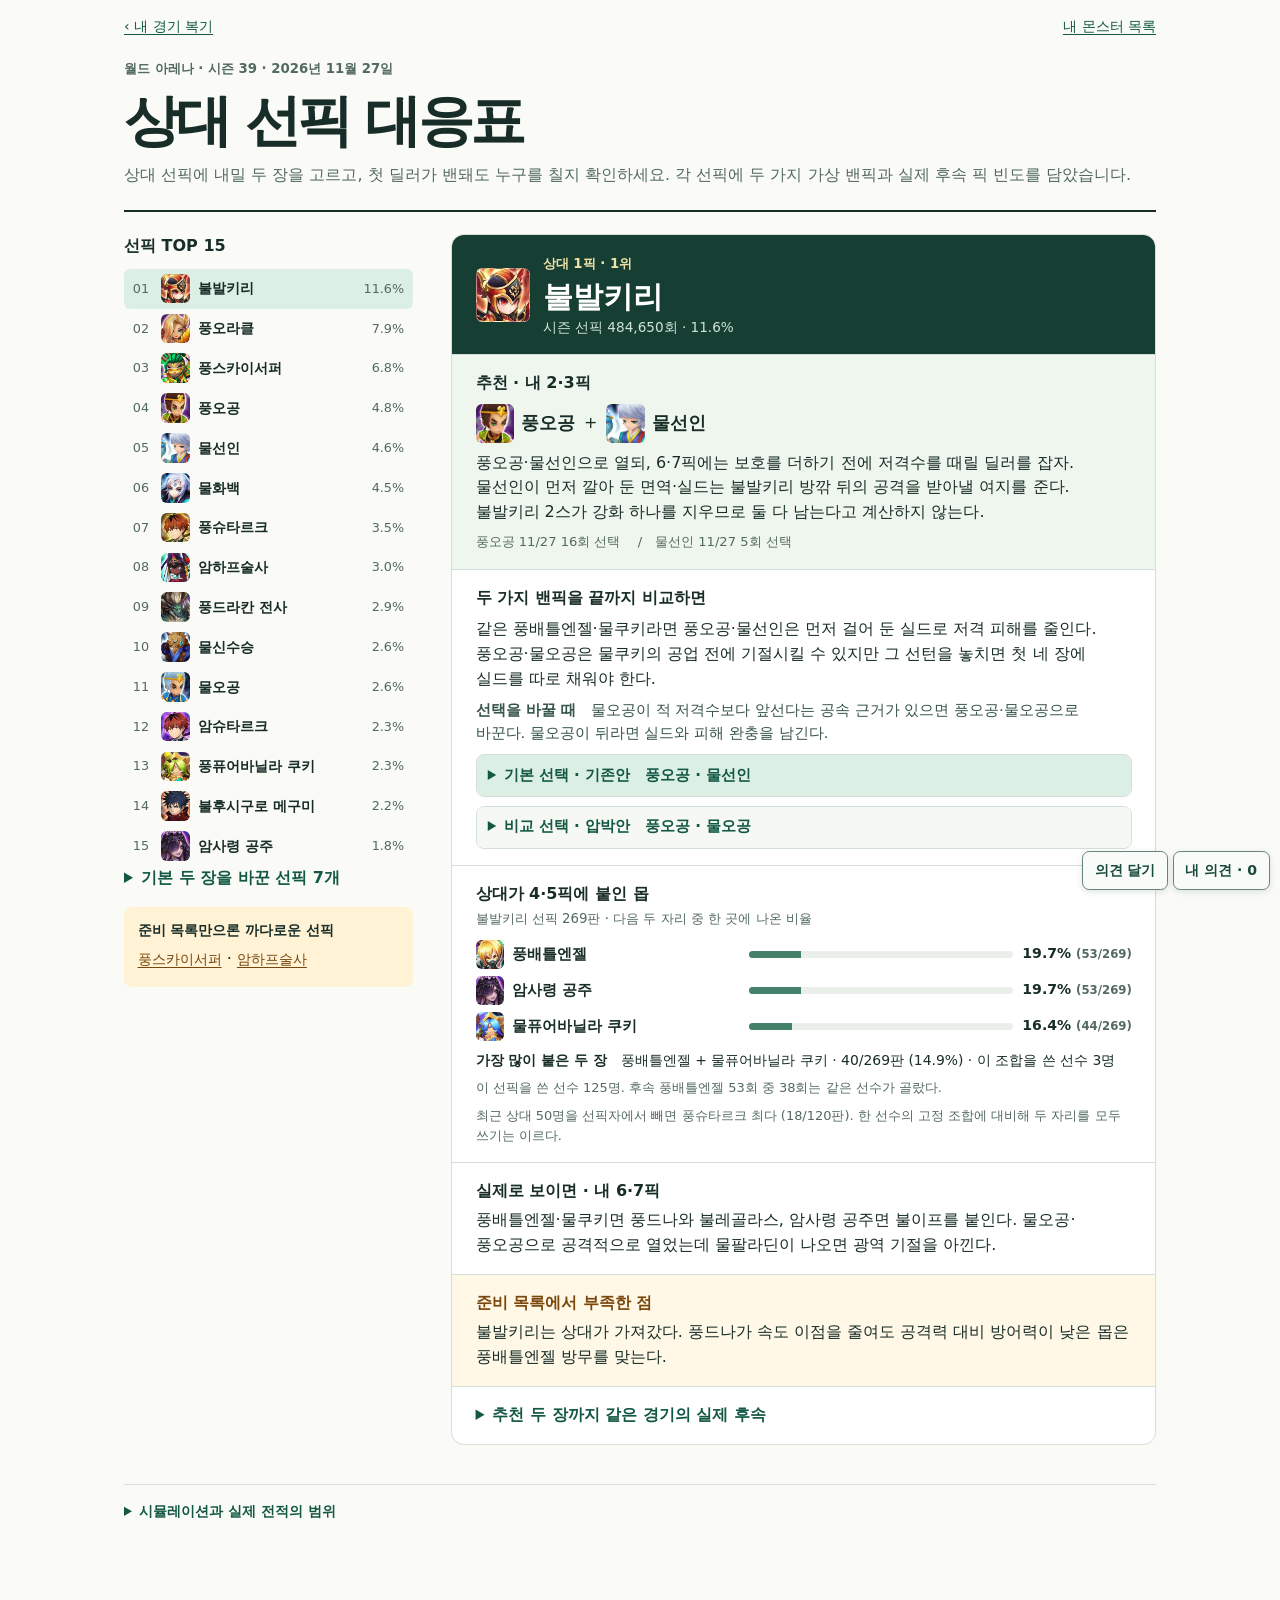
==== commit fb8f7fce: "Collect inline report opinions into a single copyable prompt" ====
--- a/first-picks.html
+++ b/first-picks.html
@@ -101,6 +101,37 @@
 .p34712{background-image:url(assets/portraits/8d6e9eb7a4c56b5597d06f6c4835aa8689d0b50059c1251195f953f2381d1bdf.webp)}
 .p35913{background-image:url(assets/portraits/65ac0c9c1d9261c52afd1d8409480262abf0ecaa78785105f742897a83e3d2d6.webp)}
 .p35915{background-image:url(assets/portraits/ffb5961ab350b1c735ad18caac35557ca2e1357dfe69266c3e56a0177d087a80.webp)}
+</style><style>#opinion-dock, #opinion-dialog {font: 400 15px/1.55 system-ui,-apple-system,sans-serif; color:#18382f; text-align:left; word-break:keep-all; overflow-wrap:anywhere}
+#opinion-dock {position:fixed; right:max(.65rem,env(safe-area-inset-right)); bottom:max(.65rem,env(safe-area-inset-bottom)); z-index:12; max-width:calc(100vw - 1.3rem)}
+#opinion-dock [role=group] {display:flex; justify-content:flex-end; gap:.3rem}
+#opinion-dock button, #opinion-dialog button, .opinion-inline {appearance:none; margin:0; border:1px solid #688479; border-radius:.45rem; padding:.42rem .72rem; min-height:2.4rem; background:#fff; color:#184b3b; font:600 .88rem/1.3 system-ui,-apple-system,sans-serif; cursor:pointer}
+#opinion-dock button {background:#f8fbf7; box-shadow:0 2px 6px #122d2420}
+#opinion-dock button[aria-pressed=true], #opinion-dialog #opinion-save, #opinion-dialog #opinion-copy {background:#18553e; color:white; border-color:#18553e}
+#opinion-tip {margin-bottom:.3rem; padding:.35rem .65rem; border:1px solid #c1d1c7; border-radius:.4rem; background:#f8fbf7; color:#2f5548; font-size:.8rem}
+.opinion-spacer {display:block; height:calc(3.75rem + env(safe-area-inset-bottom)); pointer-events:none}
+.opinion-inline {display:none!important}
+.opinion-writing .opinion-inline {display:inline-block!important; vertical-align:baseline; min-height:1.7rem; line-height:1.25; padding:.15rem .42rem; margin:.15rem 0 .15rem .35rem; font-size:.76rem; color:#225e48; border-color:#9dbbaa}
+.opinion-writing .opinion-has-note {background:#e5f1e8; border-color:#649278}
+#opinion-dock button:focus-visible, #opinion-dialog :focus-visible, .opinion-inline:focus-visible {outline:3px solid #b07827; outline-offset:2px}
+#opinion-dialog {position:fixed; inset:0; z-index:50; margin:auto; box-sizing:border-box; width:min(34rem,calc(100vw - 1.25rem)); max-width:none; max-height:85vh; max-height:85dvh; overflow:auto; padding:1.15rem; border:1px solid #95ad9f; border-radius:.8rem; background:#fffefa; box-shadow:0 .7rem 3rem #122d2433}
+#opinion-dialog::backdrop {background:#122d2480}
+#opinion-dialog [hidden], #opinion-dock [hidden] {display:none!important}
+#opinion-dialog button:disabled {opacity:.5; cursor:default}
+#opinion-dialog .opinion-head {display:flex; align-items:center; justify-content:space-between; gap:.75rem; margin:0 0 .75rem}
+#opinion-dialog h2 {margin:0; padding:0; border:0; font:700 1.25rem/1.3 system-ui,-apple-system,sans-serif; color:#18382f}
+#opinion-dialog p {font:inherit; margin:.35rem 0}
+#opinion-dialog .opinion-context {font-weight:650; color:#355d4d}
+#opinion-dialog blockquote {margin:.45rem 0 .85rem; padding:.35rem .6rem; border:0; border-left:3px solid #a3bfae; border-radius:0; background:#f1f6ef; color:#29483c; font-size:.92rem}
+#opinion-dialog label {display:block; margin:.4rem 0 .25rem; font-weight:650; color:#18382f}
+#opinion-dialog textarea {display:block; box-sizing:border-box; width:100%; min-width:0; min-height:5rem; padding:.6rem; margin:0; resize:vertical; border:1px solid #92aa9c; border-radius:.4rem; background:white; color:#122d24; font:400 16px/1.5 system-ui,-apple-system,sans-serif}
+#opinion-dialog .opinion-actions {display:flex; flex-wrap:wrap; gap:.5rem; margin:.65rem 0}
+#opinion-dialog #opinion-entries {display:block; list-style:none; padding:0; margin:.5rem 0}
+#opinion-dialog .opinion-entry {display:block; padding:.6rem 0; border-top:1px solid #d7e2da}
+#opinion-dialog .opinion-entry p {white-space:pre-wrap; margin:.25rem 0 .45rem}
+#opinion-dialog .opinion-entry blockquote {margin-bottom:.35rem}
+#opinion-dialog #opinion-storage, #opinion-dialog #opinion-status, #opinion-dialog .opinion-empty {color:#496557; font-size:.85rem}
+#opinion-dialog #opinion-status:empty {display:none}
+@media print {#opinion-dock, #opinion-dialog, .opinion-inline, .opinion-spacer {display:none!important}}
 </style></head>
 <body><main><header><nav aria-label="리포트"><a href="index.html#loss-feedback">‹ 내 경기 복기</a><a href="roster.html">내 몬스터 목록</a></nav>
 <p class="date">월드 아레나 · 시즌 39 · 2026년 11월 27일</p><h1>상대 선픽 대응표</h1>
@@ -113,466 +144,466 @@
 <div class="match-head"><span aria-hidden="true" class="face p13812"></span><div><small>상대 1픽 · 1위</small><h2 id="title-13812">불발키리</h2>
 <p>시즌 선픽 484,650회 · 11.6%</p></div></div>
 <div class="pick"><h3>추천 · 내 2·3픽</h3>
-<div class="picks"><span class="unit"><span aria-hidden="true" class="face p16813"></span><span>풍오공</span></span> <span aria-hidden="true">+</span> <span class="unit"><span aria-hidden="true" class="face p18611"></span><span>물선인</span></span></div>
-<p>풍오공·물선인으로 열되, 6·7픽에는 보호를 더하기 전에 저격수를 때릴 딜러를 잡자. 물선인이 먼저 깔아 둔 면역·실드는 불발키리 방깎 뒤의 공격을 받아낼 여지를 준다. 불발키리 2스가 강화 하나를 지우므로 둘 다 남는다고 계산하지 않는다.</p><p class="status">풍오공 11/27 16회 선택 <span data-checkable="16813"></span>　/　물선인 11/27 5회 선택 <span data-checkable="18611"></span></p></div>
-<div class="routes"><h3>두 가지 밴픽을 끝까지 비교하면</h3>
-<p>같은 풍배틀엔젤·물쿠키라면 풍오공·물선인은 먼저 걸어 둔 실드로 저격 피해를 줄인다. 풍오공·물오공은 물쿠키의 공업 전에 기절시킬 수 있지만 그 선턴을 놓치면 첫 네 장에 실드를 따로 채워야 한다.</p><p class="switch"><b>선택을 바꿀 때</b>　물오공이 적 저격수보다 앞선다는 공속 근거가 있으면 풍오공·물오공으로 바꾼다. 물오공이 뒤라면 실드와 피해 완충을 남긴다.</p>
+<div class="picks" data-opinion-anchor="#pick-13812" data-opinion-context="불발키리 · 상대 1픽 · 1위 · 추천 · 내 2·3픽" data-opinion-key="first-picks-21654bdc7833b0ba"><span class="unit"><span aria-hidden="true" class="face p16813"></span><span>풍오공</span></span> <span aria-hidden="true">+</span> <span class="unit"><span aria-hidden="true" class="face p18611"></span><span>물선인</span></span></div>
+<p data-opinion-anchor="#pick-13812" data-opinion-context="불발키리 · 상대 1픽 · 1위 · 추천 · 내 2·3픽" data-opinion-key="first-picks-3621d673c2ce8c93">풍오공·물선인으로 열되, 6·7픽에는 보호를 더하기 전에 저격수를 때릴 딜러를 잡자. 물선인이 먼저 깔아 둔 면역·실드는 불발키리 방깎 뒤의 공격을 받아낼 여지를 준다. 불발키리 2스가 강화 하나를 지우므로 둘 다 남는다고 계산하지 않는다.</p><p class="status">풍오공 11/27 16회 선택 <span data-checkable="16813"></span>　/　물선인 11/27 5회 선택 <span data-checkable="18611"></span></p></div>
+<div class="routes"><h3>두 가지 밴픽을 끝까지 비교하면</h3>
+<p data-opinion-anchor="#pick-13812" data-opinion-context="불발키리 · 상대 1픽 · 1위 · 두 가지 밴픽을 끝까지 비교하면" data-opinion-key="first-picks-1cca506ddf112fa6">같은 풍배틀엔젤·물쿠키라면 풍오공·물선인은 먼저 걸어 둔 실드로 저격 피해를 줄인다. 풍오공·물오공은 물쿠키의 공업 전에 기절시킬 수 있지만 그 선턴을 놓치면 첫 네 장에 실드를 따로 채워야 한다.</p><p class="switch" data-opinion-anchor="#pick-13812" data-opinion-context="불발키리 · 상대 1픽 · 1위 · 선택을 바꿀 때" data-opinion-key="first-picks-f1f51dfe5f766ba4"><b>선택을 바꿀 때</b>　물오공이 적 저격수보다 앞선다는 공속 근거가 있으면 풍오공·물오공으로 바꾼다. 물오공이 뒤라면 실드와 피해 완충을 남긴다.</p>
 <details class="route" data-plan="primary">
 <summary><strong>기본 선택 · 기존안</strong>　풍오공 · 물선인</summary>
-<ol class="route-steps"><li><b>상대 1픽</b><div><span class="unit"><span aria-hidden="true" class="face p13812"></span><span>불발키리</span></span></div></li><li><b>내 2·3픽</b><div><span class="unit"><span aria-hidden="true" class="face p16813"></span><span>풍오공</span></span> <span class="unit"><span aria-hidden="true" class="face p18611"></span><span>물선인</span></span></div></li><li><b>상대 4·5픽</b><div><span class="unit"><span aria-hidden="true" class="face p26113"></span><span>풍배틀엔젤</span></span> <span class="unit"><span aria-hidden="true" class="face p26311"></span><span>물퓨어바닐라 쿠키</span></span></div></li><li><b>내 6·7픽</b><div><span class="unit"><span aria-hidden="true" class="face p16613"></span><span>풍드나</span></span> <span class="unit"><span aria-hidden="true" class="face p34712"></span><span>불레골라스</span></span><p>풍드나는 풍배틀엔젤의 속도 피해를 누르고, 불레골라스는 공업 뒤 그 풍속 저격수를 직접 노린다. 풍드나는 별도 저속 룬이 있어야 한다.</p></div></li><li><b>상대 8·9픽</b><div><span class="unit"><span aria-hidden="true" class="face p14712"></span><span>불뱀파이어</span></span> <span class="unit"><span aria-hidden="true" class="face p18314"></span><span>빛무희</span></span></div></li><li><b>내 10픽</b><div><span class="unit"><span aria-hidden="true" class="face p16612"></span><span>불드나</span></span><p>빛무희의 턴 공급까지 보였으니 풍배틀엔젤을 자르고, 불드나를 넣어 불레골라스와 다른 공격 수단을 남긴다.</p></div></li></ol><div class="ban-plan">
-<h4>양쪽 밴과 첫 표적</h4>
-<p>내가 <b>풍배틀엔젤</b> 밴 · 상대가 <b>풍드나</b> 밴</p>
+<ol class="route-steps"><li><b>상대 1픽</b><div><span class="unit"><span aria-hidden="true" class="face p13812"></span><span>불발키리</span></span></div></li><li><b>내 2·3픽</b><div data-opinion-anchor="#pick-13812" data-opinion-context="불발키리 · 상대 1픽 · 1위 · 기본 선택 · 기존안 풍오공 · 물선인 · 내 2·3픽" data-opinion-key="first-picks-26a837610a8cd635"><span class="unit"><span aria-hidden="true" class="face p16813"></span><span>풍오공</span></span> <span class="unit"><span aria-hidden="true" class="face p18611"></span><span>물선인</span></span></div></li><li><b>상대 4·5픽</b><div><span class="unit"><span aria-hidden="true" class="face p26113"></span><span>풍배틀엔젤</span></span> <span class="unit"><span aria-hidden="true" class="face p26311"></span><span>물퓨어바닐라 쿠키</span></span></div></li><li><b>내 6·7픽</b><div><span class="unit"><span aria-hidden="true" class="face p16613"></span><span>풍드나</span></span> <span class="unit"><span aria-hidden="true" class="face p34712"></span><span>불레골라스</span></span><p data-opinion-anchor="#pick-13812" data-opinion-context="불발키리 · 상대 1픽 · 1위 · 기본 선택 · 기존안 풍오공 · 물선인 · 내 6·7픽" data-opinion-key="first-picks-71ae9bc6cdec7892">풍드나는 풍배틀엔젤의 속도 피해를 누르고, 불레골라스는 공업 뒤 그 풍속 저격수를 직접 노린다. 풍드나는 별도 저속 룬이 있어야 한다.</p></div></li><li><b>상대 8·9픽</b><div><span class="unit"><span aria-hidden="true" class="face p14712"></span><span>불뱀파이어</span></span> <span class="unit"><span aria-hidden="true" class="face p18314"></span><span>빛무희</span></span></div></li><li><b>내 10픽</b><div><span class="unit"><span aria-hidden="true" class="face p16612"></span><span>불드나</span></span><p data-opinion-anchor="#pick-13812" data-opinion-context="불발키리 · 상대 1픽 · 1위 · 기본 선택 · 기존안 풍오공 · 물선인 · 내 10픽" data-opinion-key="first-picks-db389bed826709cd">빛무희의 턴 공급까지 보였으니 풍배틀엔젤을 자르고, 불드나를 넣어 불레골라스와 다른 공격 수단을 남긴다.</p></div></li></ol><div class="ban-plan">
+<h4>양쪽 밴과 첫 표적</h4>
+<p data-opinion-anchor="#pick-13812" data-opinion-context="불발키리 · 상대 1픽 · 1위 · 기본 선택 · 기존안 풍오공 · 물선인 · 양쪽 밴과 첫 표적" data-opinion-key="first-picks-eaca97add4a758d2">내가 <b>풍배틀엔젤</b> 밴 · 상대가 <b>풍드나</b> 밴</p>
 <p class="four"><b>내 네 장</b>　풍오공 · 물선인 · 불레골라스 · 불드나<br/><b>상대 네 장</b>　불발키리 · 물퓨어바닐라 쿠키 · 불뱀파이어 · 빛무희</p>
-<p>풍드나가 밴되면 물선인은 적 방깎 전에 실드를 깐다. 풍오공이 물쿠키에 방깎을 걸고 불드나 2스로 마무리를 노린다. 불레골라스는 불뱀파이어를 압박해 적 게이지 공급을 늦춘다.</p><h4>상대의 다른 밴 · 불레골라스</h4>
-<p class="four"><b>내 네 장</b>　풍오공 · 물선인 · 풍드나 · 불드나</p><p>불레골라스가 밴되면 풍드나가 먼저 빛무희를 쳐 게이지를 내리고, 풍오공과 불드나가 물쿠키를 집중한다. 물선인 실드가 먼저 깔릴지는 남은 순서에 달렸다.</p></div>
+<p data-opinion-anchor="#pick-13812" data-opinion-context="불발키리 · 상대 1픽 · 1위 · 기본 선택 · 기존안 풍오공 · 물선인 · 양쪽 밴과 첫 표적" data-opinion-key="first-picks-e4e17ceb9e4c2e37">풍드나가 밴되면 물선인은 적 방깎 전에 실드를 깐다. 풍오공이 물쿠키에 방깎을 걸고 불드나 2스로 마무리를 노린다. 불레골라스는 불뱀파이어를 압박해 적 게이지 공급을 늦춘다.</p><h4>상대의 다른 밴 · 불레골라스</h4>
+<p class="four"><b>내 네 장</b>　풍오공 · 물선인 · 풍드나 · 불드나</p><p data-opinion-anchor="#pick-13812" data-opinion-context="불발키리 · 상대 1픽 · 1위 · 기본 선택 · 기존안 풍오공 · 물선인 · 상대의 다른 밴 · 불레골라스" data-opinion-key="first-picks-c0fb30105265584b">불레골라스가 밴되면 풍드나가 먼저 빛무희를 쳐 게이지를 내리고, 풍오공과 불드나가 물쿠키를 집중한다. 물선인 실드가 먼저 깔릴지는 남은 순서에 달렸다.</p></div>
 <div class="route-source"><p>공개 269판 중 이 상대 4·5픽은 40판. 상대 8·9픽까지 같은 순서로 이어진 경기는 1판. 내 2·3픽까지 같은 6판 중 위의 상대 4·5픽이 나온 건 1판이다.</p><p>이 선픽에 이 두 장을 낸 내 전적 · 11월 25~27일 1승 1패.
 시즌 39의 이전 보관분 7승 10패.</p></div></details><details class="route" data-plan="alternative">
 <summary><strong>비교 선택 · 압박안</strong>　풍오공 · 물오공</summary>
-<ol class="route-steps"><li><b>상대 1픽</b><div><span class="unit"><span aria-hidden="true" class="face p13812"></span><span>불발키리</span></span></div></li><li><b>내 2·3픽</b><div><span class="unit"><span aria-hidden="true" class="face p16813"></span><span>풍오공</span></span> <span class="unit"><span aria-hidden="true" class="face p16811"></span><span>물오공</span></span></div></li><li><b>상대 4·5픽</b><div><span class="unit"><span aria-hidden="true" class="face p21811"></span><span>물팔라딘</span></span> <span class="unit"><span aria-hidden="true" class="face p35913"></span><span>풍슈타르크</span></span></div></li><li><b>내 6·7픽</b><div><span class="unit"><span aria-hidden="true" class="face p19212"></span><span>불이프</span></span> <span class="unit"><span aria-hidden="true" class="face p34712"></span><span>불레골라스</span></span><p>물팔라딘이 기절에 반응하니 불이프로 망각을 시도하고 불레골라스로 풍슈타르크를 직접 잡는다.</p></div></li><li><b>상대 8·9픽</b><div><span class="unit"><span aria-hidden="true" class="face p14714"></span><span>빛뱀파이어</span></span> <span class="unit"><span aria-hidden="true" class="face p26313"></span><span>풍퓨어바닐라 쿠키</span></span></div></li><li><b>내 10픽</b><div><span class="unit"><span aria-hidden="true" class="face p23711"></span><span>물화백</span></span><p>빛뱀파이어를 자르고 물화백으로 풍푸딩의 실드와 불발키리 부활 직후 버프를 벗길 길을 남긴다.</p></div></li></ol><div class="ban-plan">
-<h4>양쪽 밴과 첫 표적</h4>
-<p>내가 <b>빛뱀파이어</b> 밴 · 상대가 <b>불이프</b> 밴</p>
+<ol class="route-steps"><li><b>상대 1픽</b><div><span class="unit"><span aria-hidden="true" class="face p13812"></span><span>불발키리</span></span></div></li><li><b>내 2·3픽</b><div data-opinion-anchor="#pick-13812" data-opinion-context="불발키리 · 상대 1픽 · 1위 · 비교 선택 · 압박안 풍오공 · 물오공 · 내 2·3픽" data-opinion-key="first-picks-b058bc5a4ed68f98"><span class="unit"><span aria-hidden="true" class="face p16813"></span><span>풍오공</span></span> <span class="unit"><span aria-hidden="true" class="face p16811"></span><span>물오공</span></span></div></li><li><b>상대 4·5픽</b><div><span class="unit"><span aria-hidden="true" class="face p21811"></span><span>물팔라딘</span></span> <span class="unit"><span aria-hidden="true" class="face p35913"></span><span>풍슈타르크</span></span></div></li><li><b>내 6·7픽</b><div><span class="unit"><span aria-hidden="true" class="face p19212"></span><span>불이프</span></span> <span class="unit"><span aria-hidden="true" class="face p34712"></span><span>불레골라스</span></span><p data-opinion-anchor="#pick-13812" data-opinion-context="불발키리 · 상대 1픽 · 1위 · 비교 선택 · 압박안 풍오공 · 물오공 · 내 6·7픽" data-opinion-key="first-picks-025a67f428942215">물팔라딘이 기절에 반응하니 불이프로 망각을 시도하고 불레골라스로 풍슈타르크를 직접 잡는다.</p></div></li><li><b>상대 8·9픽</b><div><span class="unit"><span aria-hidden="true" class="face p14714"></span><span>빛뱀파이어</span></span> <span class="unit"><span aria-hidden="true" class="face p26313"></span><span>풍퓨어바닐라 쿠키</span></span></div></li><li><b>내 10픽</b><div><span class="unit"><span aria-hidden="true" class="face p23711"></span><span>물화백</span></span><p data-opinion-anchor="#pick-13812" data-opinion-context="불발키리 · 상대 1픽 · 1위 · 비교 선택 · 압박안 풍오공 · 물오공 · 내 10픽" data-opinion-key="first-picks-00f2dae554cf38d6">빛뱀파이어를 자르고 물화백으로 풍푸딩의 실드와 불발키리 부활 직후 버프를 벗길 길을 남긴다.</p></div></li></ol><div class="ban-plan">
+<h4>양쪽 밴과 첫 표적</h4>
+<p data-opinion-anchor="#pick-13812" data-opinion-context="불발키리 · 상대 1픽 · 1위 · 비교 선택 · 압박안 풍오공 · 물오공 · 양쪽 밴과 첫 표적" data-opinion-key="first-picks-15ad9260b14c374d">내가 <b>빛뱀파이어</b> 밴 · 상대가 <b>불이프</b> 밴</p>
 <p class="four"><b>내 네 장</b>　풍오공 · 물오공 · 불레골라스 · 물화백<br/><b>상대 네 장</b>　불발키리 · 물팔라딘 · 풍슈타르크 · 풍퓨어바닐라 쿠키</p>
-<p>불이프가 잘리면 물화백이 실드를 걷고 풍오공이 풍슈타르크에 방깎을 건 뒤 불레골라스가 2스·1스를 잇는다. 물오공은 물팔라딘에게 공짜 턴을 주는 광역 기절을 아낀다.</p><h4>상대의 다른 밴 · 불레골라스</h4>
-<p class="four"><b>내 네 장</b>　풍오공 · 물오공 · 불이프 · 물화백</p><p>불레골라스 밴이면 불이프의 방깎·망각을 풍슈타르크에 넣고 풍오공이 같은 몹을 친다. 물팔라딘 패시브가 살아 있는 동안 물오공은 기절 뒤 적의 즉시 턴을 감수해야 한다.</p></div>
+<p data-opinion-anchor="#pick-13812" data-opinion-context="불발키리 · 상대 1픽 · 1위 · 비교 선택 · 압박안 풍오공 · 물오공 · 양쪽 밴과 첫 표적" data-opinion-key="first-picks-313da9a087798010">불이프가 잘리면 물화백이 실드를 걷고 풍오공이 풍슈타르크에 방깎을 건 뒤 불레골라스가 2스·1스를 잇는다. 물오공은 물팔라딘에게 공짜 턴을 주는 광역 기절을 아낀다.</p><h4>상대의 다른 밴 · 불레골라스</h4>
+<p class="four"><b>내 네 장</b>　풍오공 · 물오공 · 불이프 · 물화백</p><p data-opinion-anchor="#pick-13812" data-opinion-context="불발키리 · 상대 1픽 · 1위 · 비교 선택 · 압박안 풍오공 · 물오공 · 상대의 다른 밴 · 불레골라스" data-opinion-key="first-picks-9cdfacdc96585652">불레골라스 밴이면 불이프의 방깎·망각을 풍슈타르크에 넣고 풍오공이 같은 몹을 친다. 물팔라딘 패시브가 살아 있는 동안 물오공은 기절 뒤 적의 즉시 턴을 감수해야 한다.</p></div>
 <div class="route-source"><p>공개 269판 중 이 상대 4·5픽은 5판. 상대 8·9픽까지 같은 순서로 이어진 경기는 1판. 내 2·3픽까지 같은 1판 중 위의 상대 4·5픽이 나온 건 1판이다.</p><p>이 선픽에 이 두 장을 낸 내 전적 · 11월 25~27일 0승 1패.
 시즌 39의 이전 보관분 0판.</p></div></details></div>
 <div><h3>상대가 4·5픽에 붙인 몹</h3><small>불발키리 선픽 269판 · 다음 두 자리 중 한 곳에 나온 비율</small>
 <ul class="frequency"><li><span class="unit"><span aria-hidden="true" class="face p26113"></span><span>풍배틀엔젤</span></span><span aria-hidden="true" class="track"><span class="fill" style="width:19.7%"></span></span><span class="value">19.7% <small>(53/269)</small></span></li><li><span class="unit"><span aria-hidden="true" class="face p31315"></span><span>암사령 공주</span></span><span aria-hidden="true" class="track"><span class="fill" style="width:19.7%"></span></span><span class="value">19.7% <small>(53/269)</small></span></li><li><span class="unit"><span aria-hidden="true" class="face p26311"></span><span>물퓨어바닐라 쿠키</span></span><span aria-hidden="true" class="track"><span class="fill" style="width:16.4%"></span></span><span class="value">16.4% <small>(44/269)</small></span></li></ul><p class="pairs-line"><b>가장 많이 붙은 두 장</b>　풍배틀엔젤 + 물퓨어바닐라 쿠키 · 40/269판 (14.9%) · 이 조합을 쓴 선수 3명</p><p class="sample-note muted">이 선픽을 쓴 선수 125명. 후속 풍배틀엔젤 53회 중 38회는 같은 선수가 골랐다.</p><p class="sample-note muted">최근 상대 50명을 선픽자에서 빼면 풍슈타르크 최다 (18/120판). 한 선수의 고정 조합에 대비해 두 자리를 모두 쓰기는 이르다.</p></div>
-<div class="call"><h3>실제로 보이면 · 내 6·7픽</h3><p>풍배틀엔젤·물쿠키면 풍드나와 불레골라스, 암사령 공주면 불이프를 붙인다. 물오공·풍오공으로 공격적으로 열었는데 물팔라딘이 나오면 광역 기절을 아낀다.</p></div><div class="gap"><h3>준비 목록에서 부족한 점</h3><p>불발키리는 상대가 가져갔다. 풍드나가 속도 이점을 줄여도 공격력 대비 방어력이 낮은 몹은 풍배틀엔젤 방무를 맞는다.</p></div>
+<div class="call"><h3>실제로 보이면 · 내 6·7픽</h3><p data-opinion-anchor="#pick-13812" data-opinion-context="불발키리 · 상대 1픽 · 1위 · 실제로 보이면 · 내 6·7픽" data-opinion-key="first-picks-be04cd7742477bac">풍배틀엔젤·물쿠키면 풍드나와 불레골라스, 암사령 공주면 불이프를 붙인다. 물오공·풍오공으로 공격적으로 열었는데 물팔라딘이 나오면 광역 기절을 아낀다.</p></div><div class="gap"><h3>준비 목록에서 부족한 점</h3><p data-opinion-anchor="#pick-13812" data-opinion-context="불발키리 · 상대 1픽 · 1위 · 준비 목록에서 부족한 점" data-opinion-key="first-picks-5742c1b2953cf6a4">불발키리는 상대가 가져갔다. 풍드나가 속도 이점을 줄여도 공격력 대비 방어력이 낮은 몹은 풍배틀엔젤 방무를 맞는다.</p></div>
 <details><summary>추천 두 장까지 같은 경기의 실제 후속</summary><p>내 쪽이 추천 두 장으로 답한 공개 표본은 6판. 그 뒤 상대가 가장 많이 붙인 몹은 물오공, 암사령 공주 (각 3/6판).</p></details>
 </article><article aria-labelledby="title-15713" class="matchup" id="pick-15713">
 <div class="match-head"><span aria-hidden="true" class="face p15713"></span><div><small>상대 1픽 · 2위</small><h2 id="title-15713">풍오라클</h2>
 <p>시즌 선픽 330,863회 · 7.9%</p></div></div>
 <div class="pick"><h3>추천 · 내 2·3픽</h3>
-<div class="picks"><span class="unit"><span aria-hidden="true" class="face p16813"></span><span>풍오공</span></span> <span aria-hidden="true">+</span> <span class="unit"><span aria-hidden="true" class="face p34712"></span><span>불레골라스</span></span></div>
-<p>풍오공·불레골라스로 먼저 풍오라클을 위협한다. 룬이 준비된 불레골라스는 2스 공업 뒤 즉시 1스를 쓰므로, 물선인을 기다리지 않고 풍오공 방깎을 공격으로 바꿀 수 있다.</p><p class="status">풍오공 11/27 16회 선택 <span data-checkable="16813"></span>　/　불레골라스 룬작 완료 · 11/27 5회 선택 <span data-checkable="34712"></span></p></div>
-<div class="routes"><h3>두 가지 밴픽을 끝까지 비교하면</h3>
-<p>암오라클·빛무희를 같게 두면 양쪽 모두 6·7픽 물화백을 쓸 수 있다. 기존안은 물선인의 면역이 남는 대신 적 빛무희가 우리 강화를 지울 때 상대 팀 게이지가 오를 수 있고, 압박안은 불레골라스로 풍오라클을 바로 노리는 대신 첫 폭탄을 버텨야 한다.</p><p class="switch"><b>선택을 바꿀 때</b>　풍오공 방깎 뒤 불레골라스가 움직이지 못할 공속이거나 물선인 면역만 먼저 깔 수 있으면 물선인·풍오공으로 바꾼다.</p>
+<div class="picks" data-opinion-anchor="#pick-15713" data-opinion-context="풍오라클 · 상대 1픽 · 2위 · 추천 · 내 2·3픽" data-opinion-key="first-picks-449675a2009be4f1"><span class="unit"><span aria-hidden="true" class="face p16813"></span><span>풍오공</span></span> <span aria-hidden="true">+</span> <span class="unit"><span aria-hidden="true" class="face p34712"></span><span>불레골라스</span></span></div>
+<p data-opinion-anchor="#pick-15713" data-opinion-context="풍오라클 · 상대 1픽 · 2위 · 추천 · 내 2·3픽" data-opinion-key="first-picks-f9aff65c9eabdd5e">풍오공·불레골라스로 먼저 풍오라클을 위협한다. 룬이 준비된 불레골라스는 2스 공업 뒤 즉시 1스를 쓰므로, 물선인을 기다리지 않고 풍오공 방깎을 공격으로 바꿀 수 있다.</p><p class="status">풍오공 11/27 16회 선택 <span data-checkable="16813"></span>　/　불레골라스 룬작 완료 · 11/27 5회 선택 <span data-checkable="34712"></span></p></div>
+<div class="routes"><h3>두 가지 밴픽을 끝까지 비교하면</h3>
+<p data-opinion-anchor="#pick-15713" data-opinion-context="풍오라클 · 상대 1픽 · 2위 · 두 가지 밴픽을 끝까지 비교하면" data-opinion-key="first-picks-ff79dbabd302f794">암오라클·빛무희를 같게 두면 양쪽 모두 6·7픽 물화백을 쓸 수 있다. 기존안은 물선인의 면역이 남는 대신 적 빛무희가 우리 강화를 지울 때 상대 팀 게이지가 오를 수 있고, 압박안은 불레골라스로 풍오라클을 바로 노리는 대신 첫 폭탄을 버텨야 한다.</p><p class="switch" data-opinion-anchor="#pick-15713" data-opinion-context="풍오라클 · 상대 1픽 · 2위 · 선택을 바꿀 때" data-opinion-key="first-picks-ab34782dd457b850"><b>선택을 바꿀 때</b>　풍오공 방깎 뒤 불레골라스가 움직이지 못할 공속이거나 물선인 면역만 먼저 깔 수 있으면 물선인·풍오공으로 바꾼다.</p>
 <details class="route" data-plan="primary">
 <summary><strong>기본 선택 · 압박안</strong>　풍오공 · 불레골라스</summary>
-<ol class="route-steps"><li><b>상대 1픽</b><div><span class="unit"><span aria-hidden="true" class="face p15713"></span><span>풍오라클</span></span></div></li><li><b>내 2·3픽</b><div><span class="unit"><span aria-hidden="true" class="face p16813"></span><span>풍오공</span></span> <span class="unit"><span aria-hidden="true" class="face p34712"></span><span>불레골라스</span></span></div></li><li><b>상대 4·5픽</b><div><span class="unit"><span aria-hidden="true" class="face p15715"></span><span>암오라클</span></span> <span class="unit"><span aria-hidden="true" class="face p18314"></span><span>빛무희</span></span></div></li><li><b>내 6·7픽</b><div><span class="unit"><span aria-hidden="true" class="face p23711"></span><span>물화백</span></span> <span class="unit"><span aria-hidden="true" class="face p16811"></span><span>물오공</span></span><p>물화백은 상대 두 해제기에 반응한다. 물오공은 가능하면 빛무희를 기절시켜 턴 전달을 끊고, 풍오라클은 불레골라스가 노린다.</p></div></li><li><b>상대 8·9픽</b><div><span class="unit"><span aria-hidden="true" class="face p16111"></span><span>물오컬트</span></span> <span class="unit"><span aria-hidden="true" class="face p19712"></span><span>불해왕</span></span></div></li><li><b>내 10픽</b><div><span class="unit"><span aria-hidden="true" class="face p16812"></span><span>불오공</span></span><p>물오컬트가 회복·정화를, 불해왕이 기절을 더하므로 불오공을 넣고 광역 해제·기절이 겹치는 암오라클을 자른다.</p></div></li></ol><div class="ban-plan">
-<h4>양쪽 밴과 첫 표적</h4>
-<p>내가 <b>암오라클</b> 밴 · 상대가 <b>불레골라스</b> 밴</p>
+<ol class="route-steps"><li><b>상대 1픽</b><div><span class="unit"><span aria-hidden="true" class="face p15713"></span><span>풍오라클</span></span></div></li><li><b>내 2·3픽</b><div data-opinion-anchor="#pick-15713" data-opinion-context="풍오라클 · 상대 1픽 · 2위 · 기본 선택 · 압박안 풍오공 · 불레골라스 · 내 2·3픽" data-opinion-key="first-picks-395459f96f4127c7"><span class="unit"><span aria-hidden="true" class="face p16813"></span><span>풍오공</span></span> <span class="unit"><span aria-hidden="true" class="face p34712"></span><span>불레골라스</span></span></div></li><li><b>상대 4·5픽</b><div><span class="unit"><span aria-hidden="true" class="face p15715"></span><span>암오라클</span></span> <span class="unit"><span aria-hidden="true" class="face p18314"></span><span>빛무희</span></span></div></li><li><b>내 6·7픽</b><div><span class="unit"><span aria-hidden="true" class="face p23711"></span><span>물화백</span></span> <span class="unit"><span aria-hidden="true" class="face p16811"></span><span>물오공</span></span><p data-opinion-anchor="#pick-15713" data-opinion-context="풍오라클 · 상대 1픽 · 2위 · 기본 선택 · 압박안 풍오공 · 불레골라스 · 내 6·7픽" data-opinion-key="first-picks-08944f18bc0657e9">물화백은 상대 두 해제기에 반응한다. 물오공은 가능하면 빛무희를 기절시켜 턴 전달을 끊고, 풍오라클은 불레골라스가 노린다.</p></div></li><li><b>상대 8·9픽</b><div><span class="unit"><span aria-hidden="true" class="face p16111"></span><span>물오컬트</span></span> <span class="unit"><span aria-hidden="true" class="face p19712"></span><span>불해왕</span></span></div></li><li><b>내 10픽</b><div><span class="unit"><span aria-hidden="true" class="face p16812"></span><span>불오공</span></span><p data-opinion-anchor="#pick-15713" data-opinion-context="풍오라클 · 상대 1픽 · 2위 · 기본 선택 · 압박안 풍오공 · 불레골라스 · 내 10픽" data-opinion-key="first-picks-27a5576a2ef6f68a">물오컬트가 회복·정화를, 불해왕이 기절을 더하므로 불오공을 넣고 광역 해제·기절이 겹치는 암오라클을 자른다.</p></div></li></ol><div class="ban-plan">
+<h4>양쪽 밴과 첫 표적</h4>
+<p data-opinion-anchor="#pick-15713" data-opinion-context="풍오라클 · 상대 1픽 · 2위 · 기본 선택 · 압박안 풍오공 · 불레골라스 · 양쪽 밴과 첫 표적" data-opinion-key="first-picks-f48a95bf5477e4d6">내가 <b>암오라클</b> 밴 · 상대가 <b>불레골라스</b> 밴</p>
 <p class="four"><b>내 네 장</b>　풍오공 · 물화백 · 물오공 · 불오공<br/><b>상대 네 장</b>　풍오라클 · 빛무희 · 물오컬트 · 불해왕</p>
-<p>불레골라스 밴이면 물오공은 불해왕이 쿨을 밀기 전에 3스로 끊고, 풍오공은 물오컬트에 방깎을 건다. 물화백의 해제 반응으로 끼어들면 불오공이 풍오라클을 때린다.</p><h4>상대의 다른 밴 · 물화백</h4>
-<p class="four"><b>내 네 장</b>　풍오공 · 불레골라스 · 물오공 · 불오공</p><p>물화백을 자르면 기절 면역인 불오공이 불해왕의 광역 기절 뒤에도 풍오라클을 압박한다. 물오공이 먼저 끊은 분기에서는 풍오공 방깎 뒤 불레골라스가 같은 적을 친다.</p></div>
+<p data-opinion-anchor="#pick-15713" data-opinion-context="풍오라클 · 상대 1픽 · 2위 · 기본 선택 · 압박안 풍오공 · 불레골라스 · 양쪽 밴과 첫 표적" data-opinion-key="first-picks-e0ff0296b9341a92">불레골라스 밴이면 물오공은 불해왕이 쿨을 밀기 전에 3스로 끊고, 풍오공은 물오컬트에 방깎을 건다. 물화백의 해제 반응으로 끼어들면 불오공이 풍오라클을 때린다.</p><h4>상대의 다른 밴 · 물화백</h4>
+<p class="four"><b>내 네 장</b>　풍오공 · 불레골라스 · 물오공 · 불오공</p><p data-opinion-anchor="#pick-15713" data-opinion-context="풍오라클 · 상대 1픽 · 2위 · 기본 선택 · 압박안 풍오공 · 불레골라스 · 상대의 다른 밴 · 물화백" data-opinion-key="first-picks-e0ddda842ad49131">물화백을 자르면 기절 면역인 불오공이 불해왕의 광역 기절 뒤에도 풍오라클을 압박한다. 물오공이 먼저 끊은 분기에서는 풍오공 방깎 뒤 불레골라스가 같은 적을 친다.</p></div>
 <div class="route-source"><p>공개 228판 중 이 상대 4·5픽은 15판. 상대 8·9픽까지 같은 순서로 이어진 경기는 3판. 내 2·3픽까지 일치한 공개 기록은 0판이다.</p><p>이 선픽에 이 두 장을 낸 내 전적 · 11월 25~27일 0판.
 시즌 39의 이전 보관분 0판.</p></div></details><details class="route" data-plan="alternative">
 <summary><strong>비교 선택 · 기존안</strong>　풍오공 · 물선인</summary>
-<ol class="route-steps"><li><b>상대 1픽</b><div><span class="unit"><span aria-hidden="true" class="face p15713"></span><span>풍오라클</span></span></div></li><li><b>내 2·3픽</b><div><span class="unit"><span aria-hidden="true" class="face p16813"></span><span>풍오공</span></span> <span class="unit"><span aria-hidden="true" class="face p18611"></span><span>물선인</span></span></div></li><li><b>상대 4·5픽</b><div><span class="unit"><span aria-hidden="true" class="face p15715"></span><span>암오라클</span></span> <span class="unit"><span aria-hidden="true" class="face p18314"></span><span>빛무희</span></span></div></li><li><b>내 6·7픽</b><div><span class="unit"><span aria-hidden="true" class="face p23711"></span><span>물화백</span></span> <span class="unit"><span aria-hidden="true" class="face p34712"></span><span>불레골라스</span></span><p>암오라클과 빛무희의 해제에는 물화백이 반응한다. 불레골라스를 같이 골라 두 번째 공격 수단을 남긴다.</p></div></li><li><b>상대 8·9픽</b><div><span class="unit"><span aria-hidden="true" class="face p15712"></span><span>불오라클</span></span> <span class="unit"><span aria-hidden="true" class="face p22611"></span><span>물뇌제</span></span></div></li><li><b>내 10픽</b><div><span class="unit"><span aria-hidden="true" class="face p19212"></span><span>불이프</span></span><p>불오라클이 붙어 약화·회복을 반복할 수 있으니 불이프를 더하고, 폭탄과 해제·기절을 겸한 암오라클을 밴한다.</p></div></li></ol><div class="ban-plan">
-<h4>양쪽 밴과 첫 표적</h4>
-<p>내가 <b>암오라클</b> 밴 · 상대가 <b>물화백</b> 밴</p>
+<ol class="route-steps"><li><b>상대 1픽</b><div><span class="unit"><span aria-hidden="true" class="face p15713"></span><span>풍오라클</span></span></div></li><li><b>내 2·3픽</b><div data-opinion-anchor="#pick-15713" data-opinion-context="풍오라클 · 상대 1픽 · 2위 · 비교 선택 · 기존안 풍오공 · 물선인 · 내 2·3픽" data-opinion-key="first-picks-c0330a9a7d2b7648"><span class="unit"><span aria-hidden="true" class="face p16813"></span><span>풍오공</span></span> <span class="unit"><span aria-hidden="true" class="face p18611"></span><span>물선인</span></span></div></li><li><b>상대 4·5픽</b><div><span class="unit"><span aria-hidden="true" class="face p15715"></span><span>암오라클</span></span> <span class="unit"><span aria-hidden="true" class="face p18314"></span><span>빛무희</span></span></div></li><li><b>내 6·7픽</b><div><span class="unit"><span aria-hidden="true" class="face p23711"></span><span>물화백</span></span> <span class="unit"><span aria-hidden="true" class="face p34712"></span><span>불레골라스</span></span><p data-opinion-anchor="#pick-15713" data-opinion-context="풍오라클 · 상대 1픽 · 2위 · 비교 선택 · 기존안 풍오공 · 물선인 · 내 6·7픽" data-opinion-key="first-picks-de0d454f2dce9c64">암오라클과 빛무희의 해제에는 물화백이 반응한다. 불레골라스를 같이 골라 두 번째 공격 수단을 남긴다.</p></div></li><li><b>상대 8·9픽</b><div><span class="unit"><span aria-hidden="true" class="face p15712"></span><span>불오라클</span></span> <span class="unit"><span aria-hidden="true" class="face p22611"></span><span>물뇌제</span></span></div></li><li><b>내 10픽</b><div><span class="unit"><span aria-hidden="true" class="face p19212"></span><span>불이프</span></span><p data-opinion-anchor="#pick-15713" data-opinion-context="풍오라클 · 상대 1픽 · 2위 · 비교 선택 · 기존안 풍오공 · 물선인 · 내 10픽" data-opinion-key="first-picks-17d7510aefc3e586">불오라클이 붙어 약화·회복을 반복할 수 있으니 불이프를 더하고, 폭탄과 해제·기절을 겸한 암오라클을 밴한다.</p></div></li></ol><div class="ban-plan">
+<h4>양쪽 밴과 첫 표적</h4>
+<p data-opinion-anchor="#pick-15713" data-opinion-context="풍오라클 · 상대 1픽 · 2위 · 비교 선택 · 기존안 풍오공 · 물선인 · 양쪽 밴과 첫 표적" data-opinion-key="first-picks-218d099e7958d0f0">내가 <b>암오라클</b> 밴 · 상대가 <b>물화백</b> 밴</p>
 <p class="four"><b>내 네 장</b>　풍오공 · 물선인 · 불레골라스 · 불이프<br/><b>상대 네 장</b>　풍오라클 · 빛무희 · 불오라클 · 물뇌제</p>
-<p>물화백 밴이면 물선인은 적 불오라클 해제 직후 면역을 다시 건다. 풍오공이 풍오라클에 방깎을 걸고 불레골라스가 자버프 뒤 집중한다. 상대 물뇌제 지식이 빨리 쌓이므로 실드·공업을 무조건 함께 쓰지 않는다.</p><h4>상대의 다른 밴 · 불레골라스</h4>
-<p class="four"><b>내 네 장</b>　풍오공 · 물선인 · 물화백 · 불이프</p><p>불레골라스가 밴되면 물화백이 빛무희의 해제에 반응한 뒤, 풍오공과 불이프가 풍오라클에게 방깎과 단일 공격을 잇는다. 물선인은 폭탄보다 먼저 면역을 쓸 수 있을 때 보호한다.</p></div>
+<p data-opinion-anchor="#pick-15713" data-opinion-context="풍오라클 · 상대 1픽 · 2위 · 비교 선택 · 기존안 풍오공 · 물선인 · 양쪽 밴과 첫 표적" data-opinion-key="first-picks-dc011315bec41c00">물화백 밴이면 물선인은 적 불오라클 해제 직후 면역을 다시 건다. 풍오공이 풍오라클에 방깎을 걸고 불레골라스가 자버프 뒤 집중한다. 상대 물뇌제 지식이 빨리 쌓이므로 실드·공업을 무조건 함께 쓰지 않는다.</p><h4>상대의 다른 밴 · 불레골라스</h4>
+<p class="four"><b>내 네 장</b>　풍오공 · 물선인 · 물화백 · 불이프</p><p data-opinion-anchor="#pick-15713" data-opinion-context="풍오라클 · 상대 1픽 · 2위 · 비교 선택 · 기존안 풍오공 · 물선인 · 상대의 다른 밴 · 불레골라스" data-opinion-key="first-picks-d47ea2ec68d49e9c">불레골라스가 밴되면 물화백이 빛무희의 해제에 반응한 뒤, 풍오공과 불이프가 풍오라클에게 방깎과 단일 공격을 잇는다. 물선인은 폭탄보다 먼저 면역을 쓸 수 있을 때 보호한다.</p></div>
 <div class="route-source"><p>공개 228판 중 이 상대 4·5픽은 15판. 상대 8·9픽까지 같은 순서로 이어진 경기는 1판. 내 2·3픽까지 같은 7판 중 위의 상대 4·5픽이 나온 건 1판이다.</p><p>이 선픽에 이 두 장을 낸 내 전적 · 11월 25~27일 1승 1패.
 시즌 39의 이전 보관분 5승 2패.</p></div></details></div>
 <div><h3>상대가 4·5픽에 붙인 몹</h3><small>풍오라클 선픽 228판 · 다음 두 자리 중 한 곳에 나온 비율</small>
 <ul class="frequency"><li><span class="unit"><span aria-hidden="true" class="face p15715"></span><span>암오라클</span></span><span aria-hidden="true" class="track"><span class="fill" style="width:23.2%"></span></span><span class="value">23.2% <small>(53/228)</small></span></li><li><span class="unit"><span aria-hidden="true" class="face p16811"></span><span>물오공</span></span><span aria-hidden="true" class="track"><span class="fill" style="width:18.0%"></span></span><span class="value">18.0% <small>(41/228)</small></span></li><li><span class="unit"><span aria-hidden="true" class="face p23712"></span><span>불화백</span></span><span aria-hidden="true" class="track"><span class="fill" style="width:18.0%"></span></span><span class="value">18.0% <small>(41/228)</small></span></li></ul><p class="pairs-line"><b>가장 많이 붙은 두 장</b>　암원숭이 + 불화백 · 33/228판 (14.5%) · 이 조합을 쓴 선수 1명</p><p class="sample-note muted">이 선픽을 쓴 선수 116명. 후속 암오라클 53회 중 34회는 같은 선수가 골랐다.</p><p class="sample-note muted">최근 상대 50명을 선픽자에서 빼면 물오공 최다 (31/122판). 한 선수의 고정 조합에 대비해 두 자리를 모두 쓰기는 이르다.</p></div>
-<div class="call"><h3>실제로 보이면 · 내 6·7픽</h3><p>암오라클·불화백처럼 해제가 붙으면 물화백을 잡는다. 물오공·불해왕이면 물팔라딘, 해제가 약한 폭탄 지원이면 물선인을 6·7픽으로 돌린다.</p></div><div class="gap"><h3>준비 목록에서 부족한 점</h3><p>아군 선제 면역이 없는 시작이다. 상대 폭탄이 터지기 전에 내게 한 턴도 오지 않는 속도 차이면 두 딜러의 선제 압박은 성립하지 않는다.</p></div>
+<div class="call"><h3>실제로 보이면 · 내 6·7픽</h3><p data-opinion-anchor="#pick-15713" data-opinion-context="풍오라클 · 상대 1픽 · 2위 · 실제로 보이면 · 내 6·7픽" data-opinion-key="first-picks-78af80a5d412e6e3">암오라클·불화백처럼 해제가 붙으면 물화백을 잡는다. 물오공·불해왕이면 물팔라딘, 해제가 약한 폭탄 지원이면 물선인을 6·7픽으로 돌린다.</p></div><div class="gap"><h3>준비 목록에서 부족한 점</h3><p data-opinion-anchor="#pick-15713" data-opinion-context="풍오라클 · 상대 1픽 · 2위 · 준비 목록에서 부족한 점" data-opinion-key="first-picks-748887079bb20984">아군 선제 면역이 없는 시작이다. 상대 폭탄이 터지기 전에 내게 한 턴도 오지 않는 속도 차이면 두 딜러의 선제 압박은 성립하지 않는다.</p></div>
 <details><summary>추천 두 장까지 같은 경기의 실제 후속</summary><p>표본에서 추천 두 장까지 일치한 판은 0판.</p></details>
 </article><article aria-labelledby="title-25313" class="matchup" id="pick-25313">
 <div class="match-head"><span aria-hidden="true" class="face p25313"></span><div><small>상대 1픽 · 3위</small><h2 id="title-25313">풍스카이서퍼</h2>
 <p>시즌 선픽 283,667회 · 6.8%</p></div></div>
 <div class="pick"><h3>조건부 · 내 2·3픽</h3>
-<div class="picks"><span class="unit"><span aria-hidden="true" class="face p16813"></span><span>풍오공</span></span> <span aria-hidden="true">+</span> <span class="unit"><span aria-hidden="true" class="face p16811"></span><span>물오공</span></span></div>
-<p>풍오공·물오공으로 먼저 가져가자. 풍서퍼 선픽 109판 중 39판에서 상대가 바로 붙인 물오공을 선점한다. 풍오공은 24% 속리더와 방깎, 물오공은 단일 해제와 기절을 맡는다. 물오공으로 풍속 서퍼를 억지로 기절시키기보다 다음에 보이는 불속 딜러나 지원기를 끊는다.</p><p class="status">풍오공 11/27 16회 선택 <span data-checkable="16813"></span>　/　물오공 11/27 11회 선택 <span data-checkable="16811"></span></p></div>
-<div class="routes"><h3>두 가지 밴픽을 끝까지 비교하면</h3>
-<p>같은 불해왕·물팔라딘을 만나면 물선인은 불해왕보다 먼저 면역을 올려 불해왕 3스의 광역 기절·게이지 흡수에 대비한다. 불해왕 2스는 한 명의 면역을 지울 수 있다. 두 오공으로 열면 상대의 물오공 자리를 닫고 불해왕부터 직접 노릴 수 있다. 물팔라딘의 패시브가 준비됐을 때 기절을 걸면 상대도 즉시 턴을 얻는다는 비용이 있다.</p><p class="switch"><b>선택을 바꿀 때</b>　상대 33% 속리더까지 반영해도 내 물선인이 먼저 면역을 쓸 수 있고, 물오공은 상대 핵심을 먼저 끊기 어려우면 풍오공·물선인으로 바꿔. 면역 뒤에 방깎과 피해를 이을 딜러는 6·7픽에 둔다.</p>
+<div class="picks" data-opinion-anchor="#pick-25313" data-opinion-context="풍스카이서퍼 · 상대 1픽 · 3위 · 조건부 · 내 2·3픽" data-opinion-key="first-picks-d974b2fd9a054dd0"><span class="unit"><span aria-hidden="true" class="face p16813"></span><span>풍오공</span></span> <span aria-hidden="true">+</span> <span class="unit"><span aria-hidden="true" class="face p16811"></span><span>물오공</span></span></div>
+<p data-opinion-anchor="#pick-25313" data-opinion-context="풍스카이서퍼 · 상대 1픽 · 3위 · 조건부 · 내 2·3픽" data-opinion-key="first-picks-ad3ab4bf05aee62f">풍오공·물오공으로 먼저 가져가자. 풍서퍼 선픽 109판 중 39판에서 상대가 바로 붙인 물오공을 선점한다. 풍오공은 24% 속리더와 방깎, 물오공은 단일 해제와 기절을 맡는다. 물오공으로 풍속 서퍼를 억지로 기절시키기보다 다음에 보이는 불속 딜러나 지원기를 끊는다.</p><p class="status">풍오공 11/27 16회 선택 <span data-checkable="16813"></span>　/　물오공 11/27 11회 선택 <span data-checkable="16811"></span></p></div>
+<div class="routes"><h3>두 가지 밴픽을 끝까지 비교하면</h3>
+<p data-opinion-anchor="#pick-25313" data-opinion-context="풍스카이서퍼 · 상대 1픽 · 3위 · 두 가지 밴픽을 끝까지 비교하면" data-opinion-key="first-picks-8dbc868f19704644">같은 불해왕·물팔라딘을 만나면 물선인은 불해왕보다 먼저 면역을 올려 불해왕 3스의 광역 기절·게이지 흡수에 대비한다. 불해왕 2스는 한 명의 면역을 지울 수 있다. 두 오공으로 열면 상대의 물오공 자리를 닫고 불해왕부터 직접 노릴 수 있다. 물팔라딘의 패시브가 준비됐을 때 기절을 걸면 상대도 즉시 턴을 얻는다는 비용이 있다.</p><p class="switch" data-opinion-anchor="#pick-25313" data-opinion-context="풍스카이서퍼 · 상대 1픽 · 3위 · 선택을 바꿀 때" data-opinion-key="first-picks-2276195ee5c73d8e"><b>선택을 바꿀 때</b>　상대 33% 속리더까지 반영해도 내 물선인이 먼저 면역을 쓸 수 있고, 물오공은 상대 핵심을 먼저 끊기 어려우면 풍오공·물선인으로 바꿔. 면역 뒤에 방깎과 피해를 이을 딜러는 6·7픽에 둔다.</p>
 <details class="route" data-plan="primary">
 <summary><strong>기본 선택 · 압박안</strong>　풍오공 · 물오공</summary>
-<ol class="route-steps"><li><b>상대 1픽</b><div><span class="unit"><span aria-hidden="true" class="face p25313"></span><span>풍스카이서퍼</span></span></div></li><li><b>내 2·3픽</b><div><span class="unit"><span aria-hidden="true" class="face p16813"></span><span>풍오공</span></span> <span class="unit"><span aria-hidden="true" class="face p16811"></span><span>물오공</span></span></div></li><li><b>상대 4·5픽</b><div><span class="unit"><span aria-hidden="true" class="face p19712"></span><span>불해왕</span></span> <span class="unit"><span aria-hidden="true" class="face p21811"></span><span>물팔라딘</span></span></div></li><li><b>내 6·7픽</b><div><span class="unit"><span aria-hidden="true" class="face p16812"></span><span>불오공</span></span> <span class="unit"><span aria-hidden="true" class="face p16611"></span><span>물드나</span></span><p>불해왕은 불오공을 기절시킬 수 없고, 물드나는 불해왕을 속성 우위로 때린다. 둘을 지금 고르면 물오공이 잘려도 기절 없이 같은 적을 칠 수 있다. 풍오공과 물드나의 치피 룬을 동시에 쓸 수 있어야 한다.</p></div></li><li><b>상대 8·9픽</b><div><span class="unit"><span aria-hidden="true" class="face p16111"></span><span>물오컬트</span></span> <span class="unit"><span aria-hidden="true" class="face p32112"></span><span>불하시비라 이노스케</span></span></div></li><li><b>내 10픽</b><div><span class="unit"><span aria-hidden="true" class="face p18611"></span><span>물선인</span></span><p>물오컬트 방깎과 불이노스케 도발이 더해졌다. 10픽 물선인으로 면역을 챙기고, 물드나의 턴을 밀면서 우리 한 명의 핵심기를 묶는 풍서퍼를 밴한다.</p></div></li></ol><div class="ban-plan">
-<h4>양쪽 밴과 첫 표적</h4>
-<p>내가 <b>풍스카이서퍼</b> 밴 · 상대가 <b>물오공</b> 밴</p>
+<ol class="route-steps"><li><b>상대 1픽</b><div><span class="unit"><span aria-hidden="true" class="face p25313"></span><span>풍스카이서퍼</span></span></div></li><li><b>내 2·3픽</b><div data-opinion-anchor="#pick-25313" data-opinion-context="풍스카이서퍼 · 상대 1픽 · 3위 · 기본 선택 · 압박안 풍오공 · 물오공 · 내 2·3픽" data-opinion-key="first-picks-0bf87518300da40f"><span class="unit"><span aria-hidden="true" class="face p16813"></span><span>풍오공</span></span> <span class="unit"><span aria-hidden="true" class="face p16811"></span><span>물오공</span></span></div></li><li><b>상대 4·5픽</b><div><span class="unit"><span aria-hidden="true" class="face p19712"></span><span>불해왕</span></span> <span class="unit"><span aria-hidden="true" class="face p21811"></span><span>물팔라딘</span></span></div></li><li><b>내 6·7픽</b><div><span class="unit"><span aria-hidden="true" class="face p16812"></span><span>불오공</span></span> <span class="unit"><span aria-hidden="true" class="face p16611"></span><span>물드나</span></span><p data-opinion-anchor="#pick-25313" data-opinion-context="풍스카이서퍼 · 상대 1픽 · 3위 · 기본 선택 · 압박안 풍오공 · 물오공 · 내 6·7픽" data-opinion-key="first-picks-ac4f916010296fc7">불해왕은 불오공을 기절시킬 수 없고, 물드나는 불해왕을 속성 우위로 때린다. 둘을 지금 고르면 물오공이 잘려도 기절 없이 같은 적을 칠 수 있다. 풍오공과 물드나의 치피 룬을 동시에 쓸 수 있어야 한다.</p></div></li><li><b>상대 8·9픽</b><div><span class="unit"><span aria-hidden="true" class="face p16111"></span><span>물오컬트</span></span> <span class="unit"><span aria-hidden="true" class="face p32112"></span><span>불하시비라 이노스케</span></span></div></li><li><b>내 10픽</b><div><span class="unit"><span aria-hidden="true" class="face p18611"></span><span>물선인</span></span><p data-opinion-anchor="#pick-25313" data-opinion-context="풍스카이서퍼 · 상대 1픽 · 3위 · 기본 선택 · 압박안 풍오공 · 물오공 · 내 10픽" data-opinion-key="first-picks-44f2e83f2545d742">물오컬트 방깎과 불이노스케 도발이 더해졌다. 10픽 물선인으로 면역을 챙기고, 물드나의 턴을 밀면서 우리 한 명의 핵심기를 묶는 풍서퍼를 밴한다.</p></div></li></ol><div class="ban-plan">
+<h4>양쪽 밴과 첫 표적</h4>
+<p data-opinion-anchor="#pick-25313" data-opinion-context="풍스카이서퍼 · 상대 1픽 · 3위 · 기본 선택 · 압박안 풍오공 · 물오공 · 양쪽 밴과 첫 표적" data-opinion-key="first-picks-fd6382f870ef11aa">내가 <b>풍스카이서퍼</b> 밴 · 상대가 <b>물오공</b> 밴</p>
 <p class="four"><b>내 네 장</b>　풍오공 · 불오공 · 물드나 · 물선인<br/><b>상대 네 장</b>　불해왕 · 물팔라딘 · 물오컬트 · 불하시비라 이노스케</p>
-<p>상대가 물오공을 자르면 물선인은 적 방깎·도발 전 면역을 시도한다. 불오공 2스 방깎 뒤 물드나 2스를 불해왕에 집중한다. 불해왕이 먼저 쿨밀해도 불오공의 기절 면역과 물드나 평타는 남는다.</p><h4>상대의 다른 밴 · 물드나</h4>
-<p class="four"><b>내 네 장</b>　풍오공 · 물오공 · 불오공 · 물선인</p><p>상대가 물드나를 자르면 물오공과 불오공이 불해왕을 잡는 역할을 나눈다. 물팔라딘의 패시브가 준비돼 있으면 물오공 2스를 아끼고, 불해왕의 다음 광역기를 꼭 끊어야 할 때만 단일 3스 기절과 상대 반응 턴을 맞바꾼다.</p></div>
+<p data-opinion-anchor="#pick-25313" data-opinion-context="풍스카이서퍼 · 상대 1픽 · 3위 · 기본 선택 · 압박안 풍오공 · 물오공 · 양쪽 밴과 첫 표적" data-opinion-key="first-picks-df68e00f77ae000c">상대가 물오공을 자르면 물선인은 적 방깎·도발 전 면역을 시도한다. 불오공 2스 방깎 뒤 물드나 2스를 불해왕에 집중한다. 불해왕이 먼저 쿨밀해도 불오공의 기절 면역과 물드나 평타는 남는다.</p><h4>상대의 다른 밴 · 물드나</h4>
+<p class="four"><b>내 네 장</b>　풍오공 · 물오공 · 불오공 · 물선인</p><p data-opinion-anchor="#pick-25313" data-opinion-context="풍스카이서퍼 · 상대 1픽 · 3위 · 기본 선택 · 압박안 풍오공 · 물오공 · 상대의 다른 밴 · 물드나" data-opinion-key="first-picks-8ed50d93ea136dd8">상대가 물드나를 자르면 물오공과 불오공이 불해왕을 잡는 역할을 나눈다. 물팔라딘의 패시브가 준비돼 있으면 물오공 2스를 아끼고, 불해왕의 다음 광역기를 꼭 끊어야 할 때만 단일 3스 기절과 상대 반응 턴을 맞바꾼다.</p></div>
 <div class="route-source"><p>공개 109판 중 이 상대 4·5픽은 1판. 상대 8·9픽까지 같은 순서로 이어진 경기는 1판. 내 2·3픽까지 일치한 공개 기록은 0판이다.</p><p>이 선픽에 이 두 장을 낸 내 전적 · 11월 25~27일 0판.
 시즌 39의 이전 보관분 0판.</p></div></details><details class="route" data-plan="alternative">
 <summary><strong>비교 선택 · 기존안</strong>　풍오공 · 물선인</summary>
-<ol class="route-steps"><li><b>상대 1픽</b><div><span class="unit"><span aria-hidden="true" class="face p25313"></span><span>풍스카이서퍼</span></span></div></li><li><b>내 2·3픽</b><div><span class="unit"><span aria-hidden="true" class="face p16813"></span><span>풍오공</span></span> <span class="unit"><span aria-hidden="true" class="face p18611"></span><span>물선인</span></span></div></li><li><b>상대 4·5픽</b><div><span class="unit"><span aria-hidden="true" class="face p15715"></span><span>암오라클</span></span> <span class="unit"><span aria-hidden="true" class="face p21012"></span><span>불하그</span></span></div></li><li><b>내 6·7픽</b><div><span class="unit"><span aria-hidden="true" class="face p23711"></span><span>물화백</span></span> <span class="unit"><span aria-hidden="true" class="face p34712"></span><span>불레골라스</span></span><p>물화백으로 암오라클 해제에 대응하고, 불레골라스로 풍스카이서퍼를 압박해 불하그가 어디에 턴을 줄지 선택하게 한다.</p></div></li><li><b>상대 8·9픽</b><div><span class="unit"><span aria-hidden="true" class="face p16812"></span><span>불오공</span></span> <span class="unit"><span aria-hidden="true" class="face p19212"></span><span>불이프</span></span></div></li><li><b>내 10픽</b><div><span class="unit"><span aria-hidden="true" class="face p16611"></span><span>물드나</span></span><p>상대 불오공·불이프를 보고 행불 대신 직접 때릴 물드나를 추가하며, 광역 해제와 기절을 겸한 암오라클을 밴한다.</p></div></li></ol><div class="ban-plan">
-<h4>양쪽 밴과 첫 표적</h4>
-<p>내가 <b>암오라클</b> 밴 · 상대가 <b>물화백</b> 밴</p>
+<ol class="route-steps"><li><b>상대 1픽</b><div><span class="unit"><span aria-hidden="true" class="face p25313"></span><span>풍스카이서퍼</span></span></div></li><li><b>내 2·3픽</b><div data-opinion-anchor="#pick-25313" data-opinion-context="풍스카이서퍼 · 상대 1픽 · 3위 · 비교 선택 · 기존안 풍오공 · 물선인 · 내 2·3픽" data-opinion-key="first-picks-66731b6d0e4ba395"><span class="unit"><span aria-hidden="true" class="face p16813"></span><span>풍오공</span></span> <span class="unit"><span aria-hidden="true" class="face p18611"></span><span>물선인</span></span></div></li><li><b>상대 4·5픽</b><div><span class="unit"><span aria-hidden="true" class="face p15715"></span><span>암오라클</span></span> <span class="unit"><span aria-hidden="true" class="face p21012"></span><span>불하그</span></span></div></li><li><b>내 6·7픽</b><div><span class="unit"><span aria-hidden="true" class="face p23711"></span><span>물화백</span></span> <span class="unit"><span aria-hidden="true" class="face p34712"></span><span>불레골라스</span></span><p data-opinion-anchor="#pick-25313" data-opinion-context="풍스카이서퍼 · 상대 1픽 · 3위 · 비교 선택 · 기존안 풍오공 · 물선인 · 내 6·7픽" data-opinion-key="first-picks-280a77767d5769ca">물화백으로 암오라클 해제에 대응하고, 불레골라스로 풍스카이서퍼를 압박해 불하그가 어디에 턴을 줄지 선택하게 한다.</p></div></li><li><b>상대 8·9픽</b><div><span class="unit"><span aria-hidden="true" class="face p16812"></span><span>불오공</span></span> <span class="unit"><span aria-hidden="true" class="face p19212"></span><span>불이프</span></span></div></li><li><b>내 10픽</b><div><span class="unit"><span aria-hidden="true" class="face p16611"></span><span>물드나</span></span><p data-opinion-anchor="#pick-25313" data-opinion-context="풍스카이서퍼 · 상대 1픽 · 3위 · 비교 선택 · 기존안 풍오공 · 물선인 · 내 10픽" data-opinion-key="first-picks-b9935da35eaf766b">상대 불오공·불이프를 보고 행불 대신 직접 때릴 물드나를 추가하며, 광역 해제와 기절을 겸한 암오라클을 밴한다.</p></div></li></ol><div class="ban-plan">
+<h4>양쪽 밴과 첫 표적</h4>
+<p data-opinion-anchor="#pick-25313" data-opinion-context="풍스카이서퍼 · 상대 1픽 · 3위 · 비교 선택 · 기존안 풍오공 · 물선인 · 양쪽 밴과 첫 표적" data-opinion-key="first-picks-fb5fbe06e9b4579f">내가 <b>암오라클</b> 밴 · 상대가 <b>물화백</b> 밴</p>
 <p class="four"><b>내 네 장</b>　풍오공 · 물선인 · 불레골라스 · 물드나<br/><b>상대 네 장</b>　풍스카이서퍼 · 불하그 · 불오공 · 불이프</p>
-<p>물화백 밴이면 물선인이 풍스카이서퍼보다 먼저 면역을 깔고, 풍오공 방깎·불레골라스 후속으로 풍스카이서퍼를 노린다. 물드나는 불이프가 풍오공의 패시브를 끄기 전에 불이프를 압박한다.</p><h4>상대의 다른 밴 · 불레골라스</h4>
-<p class="four"><b>내 네 장</b>　풍오공 · 물선인 · 물화백 · 물드나</p><p>불레골라스가 밴되면 풍오공의 2스 방깎 뒤 물드나 2스로 불이프를 노린다. 물화백은 불하그가 정화할 때 우리 팀 게이지를 당기고 물선인은 적 쿨밀에 앞서 면역을 건다.</p></div>
+<p data-opinion-anchor="#pick-25313" data-opinion-context="풍스카이서퍼 · 상대 1픽 · 3위 · 비교 선택 · 기존안 풍오공 · 물선인 · 양쪽 밴과 첫 표적" data-opinion-key="first-picks-81b68cb3b8dce8ee">물화백 밴이면 물선인이 풍스카이서퍼보다 먼저 면역을 깔고, 풍오공 방깎·불레골라스 후속으로 풍스카이서퍼를 노린다. 물드나는 불이프가 풍오공의 패시브를 끄기 전에 불이프를 압박한다.</p><h4>상대의 다른 밴 · 불레골라스</h4>
+<p class="four"><b>내 네 장</b>　풍오공 · 물선인 · 물화백 · 물드나</p><p data-opinion-anchor="#pick-25313" data-opinion-context="풍스카이서퍼 · 상대 1픽 · 3위 · 비교 선택 · 기존안 풍오공 · 물선인 · 상대의 다른 밴 · 불레골라스" data-opinion-key="first-picks-b4576ffbf0aa9035">불레골라스가 밴되면 풍오공의 2스 방깎 뒤 물드나 2스로 불이프를 노린다. 물화백은 불하그가 정화할 때 우리 팀 게이지를 당기고 물선인은 적 쿨밀에 앞서 면역을 건다.</p></div>
 <div class="route-source"><p>공개 109판 중 이 상대 4·5픽은 9판. 상대 8·9픽까지 같은 순서로 이어진 경기는 1판. 내 2·3픽까지 같은 3판 중 위의 상대 4·5픽이 나온 건 1판이다.</p><p>이 선픽에 이 두 장을 낸 내 전적 · 11월 25~27일 0판.
 시즌 39의 이전 보관분 5승 2패.</p></div></details></div>
 <div><h3>상대가 4·5픽에 붙인 몹</h3><small>풍스카이서퍼 선픽 109판 · 다음 두 자리 중 한 곳에 나온 비율</small>
 <ul class="frequency"><li><span class="unit"><span aria-hidden="true" class="face p16811"></span><span>물오공</span></span><span aria-hidden="true" class="track"><span class="fill" style="width:35.8%"></span></span><span class="value">35.8% <small>(39/109)</small></span></li><li><span class="unit"><span aria-hidden="true" class="face p19712"></span><span>불해왕</span></span><span aria-hidden="true" class="track"><span class="fill" style="width:20.2%"></span></span><span class="value">20.2% <small>(22/109)</small></span></li><li><span class="unit"><span aria-hidden="true" class="face p15715"></span><span>암오라클</span></span><span aria-hidden="true" class="track"><span class="fill" style="width:13.8%"></span></span><span class="value">13.8% <small>(15/109)</small></span></li></ul><p class="pairs-line"><b>가장 많이 붙은 두 장</b>　암오라클 + 불하그 외 공동 1위 1조합 · 9/109판 (8.3%) · 이 조합을 쓴 선수 2명</p><p class="sample-note muted">이 선픽을 쓴 선수 85명. 후속 물오공 39회 중 5회는 같은 선수가 골랐다.</p><p class="sample-note">여기서 물오공을 내가 먼저 집으면 상대 4·5픽 후보에서 빠진다.</p></div>
-<div class="call"><h3>실제로 보이면 · 내 6·7픽</h3><p>불해왕·물팔라딘이면 불오공·물드나로 단일 피해를 보탠다. 물팔라딘에게 반응 턴을 줄 광역 기절은 아끼고, 물드나는 불해왕에 화력을 모은다. 물드나에 별도 치피 룬을 못 주면 같은 표적을 때릴 수 있는 준비 딜러를 남기고 풍서퍼 밴 가치를 다시 본다.</p></div><div class="gap"><h3>준비 목록에서 부족한 점</h3><p>22마리에 게이지 감소 자체로 반응하는 몹이 없다. 불비스트라이더는 별도 공격 룬이 필요한 후보이며, 물팔라딘은 아군이 기절·수면 등 행동불능에 걸리면 반응한다. 게이지 감소만으로는 턴을 얻지 못한다.</p></div>
+<div class="call"><h3>실제로 보이면 · 내 6·7픽</h3><p data-opinion-anchor="#pick-25313" data-opinion-context="풍스카이서퍼 · 상대 1픽 · 3위 · 실제로 보이면 · 내 6·7픽" data-opinion-key="first-picks-3ba0163fcb11b3f2">불해왕·물팔라딘이면 불오공·물드나로 단일 피해를 보탠다. 물팔라딘에게 반응 턴을 줄 광역 기절은 아끼고, 물드나는 불해왕에 화력을 모은다. 물드나에 별도 치피 룬을 못 주면 같은 표적을 때릴 수 있는 준비 딜러를 남기고 풍서퍼 밴 가치를 다시 본다.</p></div><div class="gap"><h3>준비 목록에서 부족한 점</h3><p data-opinion-anchor="#pick-25313" data-opinion-context="풍스카이서퍼 · 상대 1픽 · 3위 · 준비 목록에서 부족한 점" data-opinion-key="first-picks-b848a37f8f368165">22마리에 게이지 감소 자체로 반응하는 몹이 없다. 불비스트라이더는 별도 공격 룬이 필요한 후보이며, 물팔라딘은 아군이 기절·수면 등 행동불능에 걸리면 반응한다. 게이지 감소만으로는 턴을 얻지 못한다.</p></div>
 <details><summary>추천 두 장까지 같은 경기의 실제 후속</summary><p>표본에서 추천 두 장까지 일치한 판은 0판.</p></details>
 </article><article aria-labelledby="title-16813" class="matchup" id="pick-16813">
 <div class="match-head"><span aria-hidden="true" class="face p16813"></span><div><small>상대 1픽 · 4위</small><h2 id="title-16813">풍오공</h2>
 <p>시즌 선픽 201,020회 · 4.8%</p></div></div>
 <div class="pick"><h3>추천 · 내 2·3픽</h3>
-<div class="picks"><span class="unit"><span aria-hidden="true" class="face p18611"></span><span>물선인</span></span> <span aria-hidden="true">+</span> <span class="unit"><span aria-hidden="true" class="face p19212"></span><span>불이프</span></span></div>
-<p>물선인·불이프로 적 풍오공의 반격과 피해 감소를 끈다. 자주 붙는 물선인을 선점해 적 풍오공이 면역 속에서 반격하는 조합도 끊는다.</p><p class="status">물선인 11/27 5회 선택 <span data-checkable="18611"></span>　/　불이프 11/27 1회 선택 <span data-checkable="19212"></span></p></div>
-<div class="routes"><h3>두 가지 밴픽을 끝까지 비교하면</h3>
-<p>풍오공 선픽 94판 중 2판에서 불하그·물팔라딘이 붙었다. 두 안 모두 불이프로 풍오공의 피해 감소·반격을 막을 수 있다. 물선인·불이프는 면역을 먼저 걸면 물팔라딘 1스 기절에 대비할 수 있다. 불이프·불레골라스는 불하그가 망각을 풀기 전에 풍오공을 집중 공격할 수 있다. 상대가 물선인을 가져가면 6·7픽에 해제 몹이 필요하다.</p><p class="switch"><b>선택을 바꿀 때</b>　불이프의 망각 다음에 불레골라스가 끼어들 틈 없이 칠 수 있고, 상대가 물선인을 가져가도 따로 해제할 몹을 남길 수 있으면 불이프·불레골라스로 바꾼다.</p>
+<div class="picks" data-opinion-anchor="#pick-16813" data-opinion-context="풍오공 · 상대 1픽 · 4위 · 추천 · 내 2·3픽" data-opinion-key="first-picks-b2a85d53d2c18595"><span class="unit"><span aria-hidden="true" class="face p18611"></span><span>물선인</span></span> <span aria-hidden="true">+</span> <span class="unit"><span aria-hidden="true" class="face p19212"></span><span>불이프</span></span></div>
+<p data-opinion-anchor="#pick-16813" data-opinion-context="풍오공 · 상대 1픽 · 4위 · 추천 · 내 2·3픽" data-opinion-key="first-picks-86c30f853dcbeb1b">물선인·불이프로 적 풍오공의 반격과 피해 감소를 끈다. 자주 붙는 물선인을 선점해 적 풍오공이 면역 속에서 반격하는 조합도 끊는다.</p><p class="status">물선인 11/27 5회 선택 <span data-checkable="18611"></span>　/　불이프 11/27 1회 선택 <span data-checkable="19212"></span></p></div>
+<div class="routes"><h3>두 가지 밴픽을 끝까지 비교하면</h3>
+<p data-opinion-anchor="#pick-16813" data-opinion-context="풍오공 · 상대 1픽 · 4위 · 두 가지 밴픽을 끝까지 비교하면" data-opinion-key="first-picks-adfad23e460c6e49">풍오공 선픽 94판 중 2판에서 불하그·물팔라딘이 붙었다. 두 안 모두 불이프로 풍오공의 피해 감소·반격을 막을 수 있다. 물선인·불이프는 면역을 먼저 걸면 물팔라딘 1스 기절에 대비할 수 있다. 불이프·불레골라스는 불하그가 망각을 풀기 전에 풍오공을 집중 공격할 수 있다. 상대가 물선인을 가져가면 6·7픽에 해제 몹이 필요하다.</p><p class="switch" data-opinion-anchor="#pick-16813" data-opinion-context="풍오공 · 상대 1픽 · 4위 · 선택을 바꿀 때" data-opinion-key="first-picks-f5a9b7d426df1698"><b>선택을 바꿀 때</b>　불이프의 망각 다음에 불레골라스가 끼어들 틈 없이 칠 수 있고, 상대가 물선인을 가져가도 따로 해제할 몹을 남길 수 있으면 불이프·불레골라스로 바꾼다.</p>
 <details class="route" data-plan="primary">
 <summary><strong>기본 선택 · 기존안</strong>　물선인 · 불이프</summary>
-<ol class="route-steps"><li><b>상대 1픽</b><div><span class="unit"><span aria-hidden="true" class="face p16813"></span><span>풍오공</span></span></div></li><li><b>내 2·3픽</b><div><span class="unit"><span aria-hidden="true" class="face p18611"></span><span>물선인</span></span> <span class="unit"><span aria-hidden="true" class="face p19212"></span><span>불이프</span></span></div></li><li><b>상대 4·5픽</b><div><span class="unit"><span aria-hidden="true" class="face p21012"></span><span>불하그</span></span> <span class="unit"><span aria-hidden="true" class="face p21811"></span><span>물팔라딘</span></span></div></li><li><b>내 6·7픽</b><div><span class="unit"><span aria-hidden="true" class="face p34712"></span><span>불레골라스</span></span> <span class="unit"><span aria-hidden="true" class="face p28915"></span><span>암도깨비</span></span><p>불하그의 반복 회복엔 암도깨비가 반응하고, 기절에 반응하는 물팔라딘 앞에서도 불레골라스는 풍오공을 직접 칠 수 있다.</p></div></li><li><b>상대 8·9픽</b><div><span class="unit"><span aria-hidden="true" class="face p28311"></span><span>물인드라</span></span> <span class="unit"><span aria-hidden="true" class="face p28911"></span><span>물대왕 도깨비</span></span></div></li><li><b>내 10픽</b><div><span class="unit"><span aria-hidden="true" class="face p21513"></span><span>풍유니콘</span></span><p>두 물속성이 더 보여 풍유니콘을 추가하고 광역 기절과 게이지 80% 감소를 함께 쓰는 물도깨비를 자른다.</p></div></li></ol><div class="ban-plan">
-<h4>양쪽 밴과 첫 표적</h4>
-<p>내가 <b>물대왕 도깨비</b> 밴 · 상대가 <b>불이프</b> 밴</p>
+<ol class="route-steps"><li><b>상대 1픽</b><div><span class="unit"><span aria-hidden="true" class="face p16813"></span><span>풍오공</span></span></div></li><li><b>내 2·3픽</b><div data-opinion-anchor="#pick-16813" data-opinion-context="풍오공 · 상대 1픽 · 4위 · 기본 선택 · 기존안 물선인 · 불이프 · 내 2·3픽" data-opinion-key="first-picks-2aa702bf944705bc"><span class="unit"><span aria-hidden="true" class="face p18611"></span><span>물선인</span></span> <span class="unit"><span aria-hidden="true" class="face p19212"></span><span>불이프</span></span></div></li><li><b>상대 4·5픽</b><div><span class="unit"><span aria-hidden="true" class="face p21012"></span><span>불하그</span></span> <span class="unit"><span aria-hidden="true" class="face p21811"></span><span>물팔라딘</span></span></div></li><li><b>내 6·7픽</b><div><span class="unit"><span aria-hidden="true" class="face p34712"></span><span>불레골라스</span></span> <span class="unit"><span aria-hidden="true" class="face p28915"></span><span>암도깨비</span></span><p data-opinion-anchor="#pick-16813" data-opinion-context="풍오공 · 상대 1픽 · 4위 · 기본 선택 · 기존안 물선인 · 불이프 · 내 6·7픽" data-opinion-key="first-picks-8035b7e89fdc19e8">불하그의 반복 회복엔 암도깨비가 반응하고, 기절에 반응하는 물팔라딘 앞에서도 불레골라스는 풍오공을 직접 칠 수 있다.</p></div></li><li><b>상대 8·9픽</b><div><span class="unit"><span aria-hidden="true" class="face p28311"></span><span>물인드라</span></span> <span class="unit"><span aria-hidden="true" class="face p28911"></span><span>물대왕 도깨비</span></span></div></li><li><b>내 10픽</b><div><span class="unit"><span aria-hidden="true" class="face p21513"></span><span>풍유니콘</span></span><p data-opinion-anchor="#pick-16813" data-opinion-context="풍오공 · 상대 1픽 · 4위 · 기본 선택 · 기존안 물선인 · 불이프 · 내 10픽" data-opinion-key="first-picks-3970a48e7464ed1a">두 물속성이 더 보여 풍유니콘을 추가하고 광역 기절과 게이지 80% 감소를 함께 쓰는 물도깨비를 자른다.</p></div></li></ol><div class="ban-plan">
+<h4>양쪽 밴과 첫 표적</h4>
+<p data-opinion-anchor="#pick-16813" data-opinion-context="풍오공 · 상대 1픽 · 4위 · 기본 선택 · 기존안 물선인 · 불이프 · 양쪽 밴과 첫 표적" data-opinion-key="first-picks-9d4fab2e49aef4f2">내가 <b>물대왕 도깨비</b> 밴 · 상대가 <b>불이프</b> 밴</p>
 <p class="four"><b>내 네 장</b>　물선인 · 불레골라스 · 암도깨비 · 풍유니콘<br/><b>상대 네 장</b>　풍오공 · 불하그 · 물팔라딘 · 물인드라</p>
-<p>불이프 밴이면 물선인 면역을 먼저 깐다. 불레골라스는 풍오공 본체를 직접 쳐 동료 피격 반격을 피한다. 암도깨비가 회복에 반응하고, 풍유니콘은 물팔라딘을 압박한다.</p><h4>상대의 다른 밴 · 불레골라스</h4>
-<p class="four"><b>내 네 장</b>　물선인 · 불이프 · 암도깨비 · 풍유니콘</p><p>불레골라스 밴이면 불이프가 물인드라에게 먼저 망각을 시도하고, 적중하면 풍유니콘이 마무리한다. 망각이 면역이나 저항에 막히면 무리하게 부활을 내주지 말고 불하그로 표적을 바꾼다. 암도깨비는 적 회복에 반응한다.</p></div>
+<p data-opinion-anchor="#pick-16813" data-opinion-context="풍오공 · 상대 1픽 · 4위 · 기본 선택 · 기존안 물선인 · 불이프 · 양쪽 밴과 첫 표적" data-opinion-key="first-picks-891358ce91aa9de0">불이프 밴이면 물선인 면역을 먼저 깐다. 불레골라스는 풍오공 본체를 직접 쳐 동료 피격 반격을 피한다. 암도깨비가 회복에 반응하고, 풍유니콘은 물팔라딘을 압박한다.</p><h4>상대의 다른 밴 · 불레골라스</h4>
+<p class="four"><b>내 네 장</b>　물선인 · 불이프 · 암도깨비 · 풍유니콘</p><p data-opinion-anchor="#pick-16813" data-opinion-context="풍오공 · 상대 1픽 · 4위 · 기본 선택 · 기존안 물선인 · 불이프 · 상대의 다른 밴 · 불레골라스" data-opinion-key="first-picks-bcd1697a347c2eb2">불레골라스 밴이면 불이프가 물인드라에게 먼저 망각을 시도하고, 적중하면 풍유니콘이 마무리한다. 망각이 면역이나 저항에 막히면 무리하게 부활을 내주지 말고 불하그로 표적을 바꾼다. 암도깨비는 적 회복에 반응한다.</p></div>
 <div class="route-source"><p>공개 94판 중 이 상대 4·5픽은 2판. 상대 8·9픽까지 같은 순서로 이어진 경기는 1판. 내 2·3픽까지 일치한 공개 기록은 0판이다.</p><p>이 선픽에 이 두 장을 낸 내 전적 · 11월 25~27일 0판.
 시즌 39의 이전 보관분 0판.</p></div></details><details class="route" data-plan="alternative">
 <summary><strong>비교 선택 · 압박안</strong>　불이프 · 불레골라스</summary>
-<ol class="route-steps"><li><b>상대 1픽</b><div><span class="unit"><span aria-hidden="true" class="face p16813"></span><span>풍오공</span></span></div></li><li><b>내 2·3픽</b><div><span class="unit"><span aria-hidden="true" class="face p19212"></span><span>불이프</span></span> <span class="unit"><span aria-hidden="true" class="face p34712"></span><span>불레골라스</span></span></div></li><li><b>상대 4·5픽</b><div><span class="unit"><span aria-hidden="true" class="face p18611"></span><span>물선인</span></span> <span class="unit"><span aria-hidden="true" class="face p33312"></span><span>불듀크</span></span></div></li><li><b>내 6·7픽</b><div><span class="unit"><span aria-hidden="true" class="face p23711"></span><span>물화백</span></span> <span class="unit"><span aria-hidden="true" class="face p16811"></span><span>물오공</span></span><p>물화백은 물선인 면역·실드를 걷고 물오공은 불듀크의 게이지 지원을 쓰기 전에 끊는다.</p></div></li><li><b>상대 8·9픽</b><div><span class="unit"><span aria-hidden="true" class="face p13815"></span><span>암발키리</span></span> <span class="unit"><span aria-hidden="true" class="face p25311"></span><span>물스카이서퍼</span></span></div></li><li><b>내 10픽</b><div><span class="unit"><span aria-hidden="true" class="face p21513"></span><span>풍유니콘</span></span><p>물스카이서퍼를 때릴 풍유니콘을 보태고, 암발키리의 33% 리더는 남겨도 망각과 방깎을 막는 물선인을 밴한다.</p></div></li></ol><div class="ban-plan">
-<h4>양쪽 밴과 첫 표적</h4>
-<p>내가 <b>물선인</b> 밴 · 상대가 <b>불이프</b> 밴</p>
+<ol class="route-steps"><li><b>상대 1픽</b><div><span class="unit"><span aria-hidden="true" class="face p16813"></span><span>풍오공</span></span></div></li><li><b>내 2·3픽</b><div data-opinion-anchor="#pick-16813" data-opinion-context="풍오공 · 상대 1픽 · 4위 · 비교 선택 · 압박안 불이프 · 불레골라스 · 내 2·3픽" data-opinion-key="first-picks-436b5aa2e53cb804"><span class="unit"><span aria-hidden="true" class="face p19212"></span><span>불이프</span></span> <span class="unit"><span aria-hidden="true" class="face p34712"></span><span>불레골라스</span></span></div></li><li><b>상대 4·5픽</b><div><span class="unit"><span aria-hidden="true" class="face p18611"></span><span>물선인</span></span> <span class="unit"><span aria-hidden="true" class="face p33312"></span><span>불듀크</span></span></div></li><li><b>내 6·7픽</b><div><span class="unit"><span aria-hidden="true" class="face p23711"></span><span>물화백</span></span> <span class="unit"><span aria-hidden="true" class="face p16811"></span><span>물오공</span></span><p data-opinion-anchor="#pick-16813" data-opinion-context="풍오공 · 상대 1픽 · 4위 · 비교 선택 · 압박안 불이프 · 불레골라스 · 내 6·7픽" data-opinion-key="first-picks-0bb6c33b19ea3275">물화백은 물선인 면역·실드를 걷고 물오공은 불듀크의 게이지 지원을 쓰기 전에 끊는다.</p></div></li><li><b>상대 8·9픽</b><div><span class="unit"><span aria-hidden="true" class="face p13815"></span><span>암발키리</span></span> <span class="unit"><span aria-hidden="true" class="face p25311"></span><span>물스카이서퍼</span></span></div></li><li><b>내 10픽</b><div><span class="unit"><span aria-hidden="true" class="face p21513"></span><span>풍유니콘</span></span><p data-opinion-anchor="#pick-16813" data-opinion-context="풍오공 · 상대 1픽 · 4위 · 비교 선택 · 압박안 불이프 · 불레골라스 · 내 10픽" data-opinion-key="first-picks-7681c41f62bc56ae">물스카이서퍼를 때릴 풍유니콘을 보태고, 암발키리의 33% 리더는 남겨도 망각과 방깎을 막는 물선인을 밴한다.</p></div></li></ol><div class="ban-plan">
+<h4>양쪽 밴과 첫 표적</h4>
+<p data-opinion-anchor="#pick-16813" data-opinion-context="풍오공 · 상대 1픽 · 4위 · 비교 선택 · 압박안 불이프 · 불레골라스 · 양쪽 밴과 첫 표적" data-opinion-key="first-picks-b4936a34c52f8309">내가 <b>물선인</b> 밴 · 상대가 <b>불이프</b> 밴</p>
 <p class="four"><b>내 네 장</b>　불레골라스 · 물화백 · 물오공 · 풍유니콘<br/><b>상대 네 장</b>　풍오공 · 불듀크 · 암발키리 · 물스카이서퍼</p>
-<p>불이프가 잘리면 물오공이 먼저 움직일 때 불듀크를 기절시킨다. 불레골라스는 적 풍오공 본체를 직접 치고, 풍유니콘은 물스카이서퍼에 피해를 모은다. 암발키리 선턴 광역을 버틸 내구가 전제다.</p><h4>상대의 다른 밴 · 불레골라스</h4>
-<p class="four"><b>내 네 장</b>　불이프 · 물화백 · 물오공 · 풍유니콘</p><p>불레골라스가 잘리면 불이프가 적 풍오공에게 망각·방깎을 걸고 풍유니콘이 이어 친다. 위험한 물스카이서퍼가 먼저 한 아군을 끊을 수 있으면 물오공의 첫 3스 표적을 그쪽으로 바꾼다.</p></div>
+<p data-opinion-anchor="#pick-16813" data-opinion-context="풍오공 · 상대 1픽 · 4위 · 비교 선택 · 압박안 불이프 · 불레골라스 · 양쪽 밴과 첫 표적" data-opinion-key="first-picks-47f2383b8da9497d">불이프가 잘리면 물오공이 먼저 움직일 때 불듀크를 기절시킨다. 불레골라스는 적 풍오공 본체를 직접 치고, 풍유니콘은 물스카이서퍼에 피해를 모은다. 암발키리 선턴 광역을 버틸 내구가 전제다.</p><h4>상대의 다른 밴 · 불레골라스</h4>
+<p class="four"><b>내 네 장</b>　불이프 · 물화백 · 물오공 · 풍유니콘</p><p data-opinion-anchor="#pick-16813" data-opinion-context="풍오공 · 상대 1픽 · 4위 · 비교 선택 · 압박안 불이프 · 불레골라스 · 상대의 다른 밴 · 불레골라스" data-opinion-key="first-picks-c7e2941d9e4f1b8e">불레골라스가 잘리면 불이프가 적 풍오공에게 망각·방깎을 걸고 풍유니콘이 이어 친다. 위험한 물스카이서퍼가 먼저 한 아군을 끊을 수 있으면 물오공의 첫 3스 표적을 그쪽으로 바꾼다.</p></div>
 <div class="route-source"><p>공개 94판 중 이 상대 4·5픽은 27판. 상대 8·9픽까지 같은 순서로 이어진 경기는 1판. 내 2·3픽까지 일치한 공개 기록은 0판이다.</p><p>이 선픽에 이 두 장을 낸 내 전적 · 11월 25~27일 0판.
 시즌 39의 이전 보관분 0판.</p></div></details></div>
 <div><h3>상대가 4·5픽에 붙인 몹</h3><small>풍오공 선픽 94판 · 다음 두 자리 중 한 곳에 나온 비율</small>
 <ul class="frequency"><li><span class="unit"><span aria-hidden="true" class="face p18611"></span><span>물선인</span></span><span aria-hidden="true" class="track"><span class="fill" style="width:37.2%"></span></span><span class="value">37.2% <small>(35/94)</small></span></li><li><span class="unit"><span aria-hidden="true" class="face p33312"></span><span>불듀크</span></span><span aria-hidden="true" class="track"><span class="fill" style="width:31.9%"></span></span><span class="value">31.9% <small>(30/94)</small></span></li><li><span class="unit"><span aria-hidden="true" class="face p28915"></span><span>암도깨비</span></span><span aria-hidden="true" class="track"><span class="fill" style="width:16.0%"></span></span><span class="value">16.0% <small>(15/94)</small></span></li></ul><p class="pairs-line"><b>가장 많이 붙은 두 장</b>　물선인 + 불듀크 · 27/94판 (28.7%) · 이 조합을 쓴 선수 8명</p><p class="sample-note muted">이 선픽을 쓴 선수 60명. 후속 물선인 35회 중 19회는 같은 선수가 골랐다.</p><p class="sample-note muted">최근 상대 50명을 선픽자에서 빼면 암도깨비 최다 (15/70판). 한 선수의 고정 조합에 대비해 두 자리를 모두 쓰기는 이르다.</p><p class="sample-note">여기서 물선인을 내가 먼저 집으면 상대 4·5픽 후보에서 빠진다.</p></div>
-<div class="call"><h3>실제로 보이면 · 내 6·7픽</h3><p>불듀크가 붙으면 물오공으로 첫 액티브를 끊고, 회복 지원이나 물팔라딘이 붙으면 불레골라스의 피해와 암도깨비의 회복 반응을 더한다.</p></div><div class="gap"><h3>준비 목록에서 부족한 점</h3><p>상대가 풍오공 24% 리더를 가져갔다. 내 물선인이 늦으면 선제 면역이 깔리기 전에 방깎을 맞을 수 있다.</p></div>
+<div class="call"><h3>실제로 보이면 · 내 6·7픽</h3><p data-opinion-anchor="#pick-16813" data-opinion-context="풍오공 · 상대 1픽 · 4위 · 실제로 보이면 · 내 6·7픽" data-opinion-key="first-picks-5961dc126f703b7d">불듀크가 붙으면 물오공으로 첫 액티브를 끊고, 회복 지원이나 물팔라딘이 붙으면 불레골라스의 피해와 암도깨비의 회복 반응을 더한다.</p></div><div class="gap"><h3>준비 목록에서 부족한 점</h3><p data-opinion-anchor="#pick-16813" data-opinion-context="풍오공 · 상대 1픽 · 4위 · 준비 목록에서 부족한 점" data-opinion-key="first-picks-4980f5502f9ea4ab">상대가 풍오공 24% 리더를 가져갔다. 내 물선인이 늦으면 선제 면역이 깔리기 전에 방깎을 맞을 수 있다.</p></div>
 <details><summary>추천 두 장까지 같은 경기의 실제 후속</summary><p>표본에서 추천 두 장까지 일치한 판은 0판.</p></details>
 </article><article aria-labelledby="title-18611" class="matchup" id="pick-18611">
 <div class="match-head"><span aria-hidden="true" class="face p18611"></span><div><small>상대 1픽 · 5위</small><h2 id="title-18611">물선인</h2>
 <p>시즌 선픽 192,438회 · 4.6%</p></div></div>
 <div class="pick"><h3>추천 · 내 2·3픽</h3>
-<div class="picks"><span class="unit"><span aria-hidden="true" class="face p16813"></span><span>풍오공</span></span> <span aria-hidden="true">+</span> <span class="unit"><span aria-hidden="true" class="face p23711"></span><span>물화백</span></span></div>
-<p>풍오공·물화백을 유지한다. 자주 붙는 풍오공을 먼저 가져오고, 물화백의 광역 해제 다음 풍오공이 물선인에게 방깎을 걸어 후속 딜러의 표적을 만든다.</p><p class="status">풍오공 11/27 16회 선택 <span data-checkable="16813"></span>　/　물화백 11/27 2회 선택 <span data-checkable="23711"></span></p></div>
-<div class="routes"><h3>두 가지 밴픽을 끝까지 비교하면</h3>
-<p>불듀크·암도깨비가 같은 4·5픽이라면 기존안은 물화백으로 물선인 면역을 걷고 풍오공이 방깎을 잇는다. 압박안은 물오공이 불듀크부터 끊지만 면역이 이미 깔리면 한 표적씩 해제해야 한다.</p><p class="switch"><b>선택을 바꿀 때</b>　적 물선인보다 물오공이 먼저 움직일 근거가 있고 물팔라딘이 붙어도 단일 딜로 전환할 수 있으면 풍오공·물오공. 속도·밴이 불확실하면 광역 해제부터 갖춘다.</p>
+<div class="picks" data-opinion-anchor="#pick-18611" data-opinion-context="물선인 · 상대 1픽 · 5위 · 추천 · 내 2·3픽" data-opinion-key="first-picks-4091d144200b125d"><span class="unit"><span aria-hidden="true" class="face p16813"></span><span>풍오공</span></span> <span aria-hidden="true">+</span> <span class="unit"><span aria-hidden="true" class="face p23711"></span><span>물화백</span></span></div>
+<p data-opinion-anchor="#pick-18611" data-opinion-context="물선인 · 상대 1픽 · 5위 · 추천 · 내 2·3픽" data-opinion-key="first-picks-99d9db7bd533bb7c">풍오공·물화백을 유지한다. 자주 붙는 풍오공을 먼저 가져오고, 물화백의 광역 해제 다음 풍오공이 물선인에게 방깎을 걸어 후속 딜러의 표적을 만든다.</p><p class="status">풍오공 11/27 16회 선택 <span data-checkable="16813"></span>　/　물화백 11/27 2회 선택 <span data-checkable="23711"></span></p></div>
+<div class="routes"><h3>두 가지 밴픽을 끝까지 비교하면</h3>
+<p data-opinion-anchor="#pick-18611" data-opinion-context="물선인 · 상대 1픽 · 5위 · 두 가지 밴픽을 끝까지 비교하면" data-opinion-key="first-picks-aa57af77997fa045">불듀크·암도깨비가 같은 4·5픽이라면 기존안은 물화백으로 물선인 면역을 걷고 풍오공이 방깎을 잇는다. 압박안은 물오공이 불듀크부터 끊지만 면역이 이미 깔리면 한 표적씩 해제해야 한다.</p><p class="switch" data-opinion-anchor="#pick-18611" data-opinion-context="물선인 · 상대 1픽 · 5위 · 선택을 바꿀 때" data-opinion-key="first-picks-1bf3d122b06b1bfb"><b>선택을 바꿀 때</b>　적 물선인보다 물오공이 먼저 움직일 근거가 있고 물팔라딘이 붙어도 단일 딜로 전환할 수 있으면 풍오공·물오공. 속도·밴이 불확실하면 광역 해제부터 갖춘다.</p>
 <details class="route" data-plan="primary">
 <summary><strong>기본 선택 · 기존안</strong>　풍오공 · 물화백</summary>
-<ol class="route-steps"><li><b>상대 1픽</b><div><span class="unit"><span aria-hidden="true" class="face p18611"></span><span>물선인</span></span></div></li><li><b>내 2·3픽</b><div><span class="unit"><span aria-hidden="true" class="face p16813"></span><span>풍오공</span></span> <span class="unit"><span aria-hidden="true" class="face p23711"></span><span>물화백</span></span></div></li><li><b>상대 4·5픽</b><div><span class="unit"><span aria-hidden="true" class="face p14413"></span><span>풍드래곤</span></span> <span class="unit"><span aria-hidden="true" class="face p33312"></span><span>불듀크</span></span></div></li><li><b>내 6·7픽</b><div><span class="unit"><span aria-hidden="true" class="face p16811"></span><span>물오공</span></span> <span class="unit"><span aria-hidden="true" class="face p34712"></span><span>불레골라스</span></span><p>풍드래곤이 불듀크의 쿨을 되돌리기 전에 물오공이 불듀크를 끊고, 불레골라스는 풍드래곤을 직접 때린다.</p></div></li><li><b>상대 8·9픽</b><div><span class="unit"><span aria-hidden="true" class="face p21314"></span><span>빛주사위술사</span></span> <span class="unit"><span aria-hidden="true" class="face p26113"></span><span>풍배틀엔젤</span></span></div></li><li><b>내 10픽</b><div><span class="unit"><span aria-hidden="true" class="face p16613"></span><span>풍드나</span></span><p>풍드나로 풍배틀엔젤의 속도 이점을 줄이고, 면역을 무시해 양 팀 공격 게이지를 0으로 만드는 빛주사위술사를 자른다.</p></div></li></ol><div class="ban-plan">
-<h4>양쪽 밴과 첫 표적</h4>
-<p>내가 <b>빛주사위술사</b> 밴 · 상대가 <b>풍드나</b> 밴</p>
+<ol class="route-steps"><li><b>상대 1픽</b><div><span class="unit"><span aria-hidden="true" class="face p18611"></span><span>물선인</span></span></div></li><li><b>내 2·3픽</b><div data-opinion-anchor="#pick-18611" data-opinion-context="물선인 · 상대 1픽 · 5위 · 기본 선택 · 기존안 풍오공 · 물화백 · 내 2·3픽" data-opinion-key="first-picks-9df172e27c69c8a8"><span class="unit"><span aria-hidden="true" class="face p16813"></span><span>풍오공</span></span> <span class="unit"><span aria-hidden="true" class="face p23711"></span><span>물화백</span></span></div></li><li><b>상대 4·5픽</b><div><span class="unit"><span aria-hidden="true" class="face p14413"></span><span>풍드래곤</span></span> <span class="unit"><span aria-hidden="true" class="face p33312"></span><span>불듀크</span></span></div></li><li><b>내 6·7픽</b><div><span class="unit"><span aria-hidden="true" class="face p16811"></span><span>물오공</span></span> <span class="unit"><span aria-hidden="true" class="face p34712"></span><span>불레골라스</span></span><p data-opinion-anchor="#pick-18611" data-opinion-context="물선인 · 상대 1픽 · 5위 · 기본 선택 · 기존안 풍오공 · 물화백 · 내 6·7픽" data-opinion-key="first-picks-9c920f4d39d835c4">풍드래곤이 불듀크의 쿨을 되돌리기 전에 물오공이 불듀크를 끊고, 불레골라스는 풍드래곤을 직접 때린다.</p></div></li><li><b>상대 8·9픽</b><div><span class="unit"><span aria-hidden="true" class="face p21314"></span><span>빛주사위술사</span></span> <span class="unit"><span aria-hidden="true" class="face p26113"></span><span>풍배틀엔젤</span></span></div></li><li><b>내 10픽</b><div><span class="unit"><span aria-hidden="true" class="face p16613"></span><span>풍드나</span></span><p data-opinion-anchor="#pick-18611" data-opinion-context="물선인 · 상대 1픽 · 5위 · 기본 선택 · 기존안 풍오공 · 물화백 · 내 10픽" data-opinion-key="first-picks-499151aa5a2f797a">풍드나로 풍배틀엔젤의 속도 이점을 줄이고, 면역을 무시해 양 팀 공격 게이지를 0으로 만드는 빛주사위술사를 자른다.</p></div></li></ol><div class="ban-plan">
+<h4>양쪽 밴과 첫 표적</h4>
+<p data-opinion-anchor="#pick-18611" data-opinion-context="물선인 · 상대 1픽 · 5위 · 기본 선택 · 기존안 풍오공 · 물화백 · 양쪽 밴과 첫 표적" data-opinion-key="first-picks-5dbc2b366bc6b90e">내가 <b>빛주사위술사</b> 밴 · 상대가 <b>풍드나</b> 밴</p>
 <p class="four"><b>내 네 장</b>　풍오공 · 물화백 · 물오공 · 불레골라스<br/><b>상대 네 장</b>　물선인 · 풍드래곤 · 불듀크 · 풍배틀엔젤</p>
-<p>풍드나가 밴되면 물오공에게 첫 턴이 올 때 불듀크를 먼저 끊는다. 물화백이 물선인 면역을 걷고 풍오공이 풍배틀엔젤 또는 풍드래곤에 방깎을 건 뒤 불레골라스가 마무리한다. 적 방무 저격보다 늦으면 한 명이 빠질 수 있다.</p><h4>상대의 다른 밴 · 불레골라스</h4>
-<p class="four"><b>내 네 장</b>　풍오공 · 물화백 · 물오공 · 풍드나</p><p>불레골라스 밴이면 풍드나가 풍배틀엔젤의 게이지를 낮추고 물화백이 면역을 걷는다. 풍오공이 물선인에 방깎을 걸어 직접 압박하고, 물오공은 불듀크를 끊는다. 우리 물오공의 공속 이점도 줄어든다.</p></div>
+<p data-opinion-anchor="#pick-18611" data-opinion-context="물선인 · 상대 1픽 · 5위 · 기본 선택 · 기존안 풍오공 · 물화백 · 양쪽 밴과 첫 표적" data-opinion-key="first-picks-d330ba9f67bd5819">풍드나가 밴되면 물오공에게 첫 턴이 올 때 불듀크를 먼저 끊는다. 물화백이 물선인 면역을 걷고 풍오공이 풍배틀엔젤 또는 풍드래곤에 방깎을 건 뒤 불레골라스가 마무리한다. 적 방무 저격보다 늦으면 한 명이 빠질 수 있다.</p><h4>상대의 다른 밴 · 불레골라스</h4>
+<p class="four"><b>내 네 장</b>　풍오공 · 물화백 · 물오공 · 풍드나</p><p data-opinion-anchor="#pick-18611" data-opinion-context="물선인 · 상대 1픽 · 5위 · 기본 선택 · 기존안 풍오공 · 물화백 · 상대의 다른 밴 · 불레골라스" data-opinion-key="first-picks-ec383603bde689a8">불레골라스 밴이면 풍드나가 풍배틀엔젤의 게이지를 낮추고 물화백이 면역을 걷는다. 풍오공이 물선인에 방깎을 걸어 직접 압박하고, 물오공은 불듀크를 끊는다. 우리 물오공의 공속 이점도 줄어든다.</p></div>
 <div class="route-source"><p>공개 128판 중 이 상대 4·5픽은 2판. 상대 8·9픽까지 같은 순서로 이어진 경기는 1판. 내 2·3픽까지 같은 1판 중 위의 상대 4·5픽이 나온 건 1판이다.</p><p>이 선픽에 이 두 장을 낸 내 전적 · 11월 25~27일 0판.
 시즌 39의 이전 보관분 0판.</p></div></details><details class="route" data-plan="alternative">
 <summary><strong>비교 선택 · 압박안</strong>　풍오공 · 물오공</summary>
-<ol class="route-steps"><li><b>상대 1픽</b><div><span class="unit"><span aria-hidden="true" class="face p18611"></span><span>물선인</span></span></div></li><li><b>내 2·3픽</b><div><span class="unit"><span aria-hidden="true" class="face p16813"></span><span>풍오공</span></span> <span class="unit"><span aria-hidden="true" class="face p16811"></span><span>물오공</span></span></div></li><li><b>상대 4·5픽</b><div><span class="unit"><span aria-hidden="true" class="face p23711"></span><span>물화백</span></span> <span class="unit"><span aria-hidden="true" class="face p33312"></span><span>불듀크</span></span></div></li><li><b>내 6·7픽</b><div><span class="unit"><span aria-hidden="true" class="face p21513"></span><span>풍유니콘</span></span> <span class="unit"><span aria-hidden="true" class="face p15712"></span><span>불오라클</span></span><p>상대가 물화백을 선점했으니 불오라클을 예비 해제로 확보하고, 풍유니콘을 같이 뽑아 물선인 본체에 피해를 남긴다.</p></div></li><li><b>상대 8·9픽</b><div><span class="unit"><span aria-hidden="true" class="face p25311"></span><span>물스카이서퍼</span></span> <span class="unit"><span aria-hidden="true" class="face p34712"></span><span>불레골라스</span></span></div></li><li><b>내 10픽</b><div><span class="unit"><span aria-hidden="true" class="face p19212"></span><span>불이프</span></span><p>물스카이서퍼와 불레골라스 패시브를 겨냥해 불이프를 더하고, 불오라클과 풍유니콘 해제에 턴을 얻는 물화백을 자른다.</p></div></li></ol><div class="ban-plan">
-<h4>양쪽 밴과 첫 표적</h4>
-<p>내가 <b>물화백</b> 밴 · 상대가 <b>풍유니콘</b> 밴</p>
+<ol class="route-steps"><li><b>상대 1픽</b><div><span class="unit"><span aria-hidden="true" class="face p18611"></span><span>물선인</span></span></div></li><li><b>내 2·3픽</b><div data-opinion-anchor="#pick-18611" data-opinion-context="물선인 · 상대 1픽 · 5위 · 비교 선택 · 압박안 풍오공 · 물오공 · 내 2·3픽" data-opinion-key="first-picks-c7814e24c1509c41"><span class="unit"><span aria-hidden="true" class="face p16813"></span><span>풍오공</span></span> <span class="unit"><span aria-hidden="true" class="face p16811"></span><span>물오공</span></span></div></li><li><b>상대 4·5픽</b><div><span class="unit"><span aria-hidden="true" class="face p23711"></span><span>물화백</span></span> <span class="unit"><span aria-hidden="true" class="face p33312"></span><span>불듀크</span></span></div></li><li><b>내 6·7픽</b><div><span class="unit"><span aria-hidden="true" class="face p21513"></span><span>풍유니콘</span></span> <span class="unit"><span aria-hidden="true" class="face p15712"></span><span>불오라클</span></span><p data-opinion-anchor="#pick-18611" data-opinion-context="물선인 · 상대 1픽 · 5위 · 비교 선택 · 압박안 풍오공 · 물오공 · 내 6·7픽" data-opinion-key="first-picks-5bed63d1b63ba464">상대가 물화백을 선점했으니 불오라클을 예비 해제로 확보하고, 풍유니콘을 같이 뽑아 물선인 본체에 피해를 남긴다.</p></div></li><li><b>상대 8·9픽</b><div><span class="unit"><span aria-hidden="true" class="face p25311"></span><span>물스카이서퍼</span></span> <span class="unit"><span aria-hidden="true" class="face p34712"></span><span>불레골라스</span></span></div></li><li><b>내 10픽</b><div><span class="unit"><span aria-hidden="true" class="face p19212"></span><span>불이프</span></span><p data-opinion-anchor="#pick-18611" data-opinion-context="물선인 · 상대 1픽 · 5위 · 비교 선택 · 압박안 풍오공 · 물오공 · 내 10픽" data-opinion-key="first-picks-ef0dbdbffa2ecf55">물스카이서퍼와 불레골라스 패시브를 겨냥해 불이프를 더하고, 불오라클과 풍유니콘 해제에 턴을 얻는 물화백을 자른다.</p></div></li></ol><div class="ban-plan">
+<h4>양쪽 밴과 첫 표적</h4>
+<p data-opinion-anchor="#pick-18611" data-opinion-context="물선인 · 상대 1픽 · 5위 · 비교 선택 · 압박안 풍오공 · 물오공 · 양쪽 밴과 첫 표적" data-opinion-key="first-picks-a31447f2d188ce2a">내가 <b>물화백</b> 밴 · 상대가 <b>풍유니콘</b> 밴</p>
 <p class="four"><b>내 네 장</b>　풍오공 · 물오공 · 불오라클 · 불이프<br/><b>상대 네 장</b>　물선인 · 불듀크 · 물스카이서퍼 · 불레골라스</p>
-<p>풍유니콘이 잘리면 불오라클이 물선인 면역을 걷고 풍오공이 물스카이서퍼에 방깎을 건다. 불이프는 같은 물스카이서퍼에 망각을 시도해 속도 비례 추가 피해를 끊는다. 물오공은 아직 턴을 쓰지 않은 불듀크나 불레골라스를 기절시켜 지원을 끊는다.</p><h4>상대의 다른 밴 · 불이프</h4>
-<p class="four"><b>내 네 장</b>　풍오공 · 물오공 · 풍유니콘 · 불오라클</p><p>불이프가 잘리면 불오라클이 먼저 면역을 걷고 풍오공 방깎 뒤 풍유니콘이 물스카이서퍼를 집중한다. 물오공은 불레골라스가 공업을 쓸 차례 전에 3스로 끊는다.</p></div>
+<p data-opinion-anchor="#pick-18611" data-opinion-context="물선인 · 상대 1픽 · 5위 · 비교 선택 · 압박안 풍오공 · 물오공 · 양쪽 밴과 첫 표적" data-opinion-key="first-picks-9b1fcec17ff40172">풍유니콘이 잘리면 불오라클이 물선인 면역을 걷고 풍오공이 물스카이서퍼에 방깎을 건다. 불이프는 같은 물스카이서퍼에 망각을 시도해 속도 비례 추가 피해를 끊는다. 물오공은 아직 턴을 쓰지 않은 불듀크나 불레골라스를 기절시켜 지원을 끊는다.</p><h4>상대의 다른 밴 · 불이프</h4>
+<p class="four"><b>내 네 장</b>　풍오공 · 물오공 · 풍유니콘 · 불오라클</p><p data-opinion-anchor="#pick-18611" data-opinion-context="물선인 · 상대 1픽 · 5위 · 비교 선택 · 압박안 풍오공 · 물오공 · 상대의 다른 밴 · 불이프" data-opinion-key="first-picks-d1abcd020d7002a0">불이프가 잘리면 불오라클이 먼저 면역을 걷고 풍오공 방깎 뒤 풍유니콘이 물스카이서퍼를 집중한다. 물오공은 불레골라스가 공업을 쓸 차례 전에 3스로 끊는다.</p></div>
 <div class="route-source"><p>공개 128판 중 이 상대 4·5픽은 1판. 상대 8·9픽까지 같은 순서로 이어진 경기는 1판. 내 2·3픽까지 같은 2판 중 위의 상대 4·5픽이 나온 건 1판이다.</p><p>이 선픽에 이 두 장을 낸 내 전적 · 11월 25~27일 1승 1패.
 시즌 39의 이전 보관분 0판.</p></div></details></div>
 <div><h3>상대가 4·5픽에 붙인 몹</h3><small>물선인 선픽 128판 · 다음 두 자리 중 한 곳에 나온 비율</small>
 <ul class="frequency"><li><span class="unit"><span aria-hidden="true" class="face p33312"></span><span>불듀크</span></span><span aria-hidden="true" class="track"><span class="fill" style="width:46.1%"></span></span><span class="value">46.1% <small>(59/128)</small></span></li><li><span class="unit"><span aria-hidden="true" class="face p16813"></span><span>풍오공</span></span><span aria-hidden="true" class="track"><span class="fill" style="width:39.8%"></span></span><span class="value">39.8% <small>(51/128)</small></span></li><li><span class="unit"><span aria-hidden="true" class="face p28915"></span><span>암도깨비</span></span><span aria-hidden="true" class="track"><span class="fill" style="width:14.8%"></span></span><span class="value">14.8% <small>(19/128)</small></span></li></ul><p class="pairs-line"><b>가장 많이 붙은 두 장</b>　풍오공 + 불듀크 · 24/128판 (18.8%) · 이 조합을 쓴 선수 7명</p><p class="sample-note muted">이 선픽을 쓴 선수 41명. 후속 불듀크 59회 중 32회는 같은 선수가 골랐다.</p><p class="sample-note muted">최근 상대 50명을 선픽자에서 빼면 불듀크 최다 (12/41판). 한 선수의 고정 조합에 대비해 두 자리를 모두 쓰기는 이르다.</p><p class="sample-note">여기서 풍오공을 내가 먼저 집으면 상대 4·5픽 후보에서 빠진다.</p></div>
-<div class="call"><h3>실제로 보이면 · 내 6·7픽</h3><p>불듀크가 붙으면 물오공으로 첫 행동을 끊고 별도 딜러를 더한다. 암도깨비면 불이프, 물팬더면 풍유니콘으로 큰 체력 피해를 쓰기 전 본체를 압박한다.</p></div><div class="gap"><h3>준비 목록에서 부족한 점</h3><p>적이 물선인을 가져가 선제 면역·실드가 비었다. 룬이 별도로 준비됐다면 22마리 밖 불아크엔젤이 팀 정화·면역을 맡을 수 있다.</p></div>
+<div class="call"><h3>실제로 보이면 · 내 6·7픽</h3><p data-opinion-anchor="#pick-18611" data-opinion-context="물선인 · 상대 1픽 · 5위 · 실제로 보이면 · 내 6·7픽" data-opinion-key="first-picks-523f453e96011fd9">불듀크가 붙으면 물오공으로 첫 행동을 끊고 별도 딜러를 더한다. 암도깨비면 불이프, 물팬더면 풍유니콘으로 큰 체력 피해를 쓰기 전 본체를 압박한다.</p></div><div class="gap"><h3>준비 목록에서 부족한 점</h3><p data-opinion-anchor="#pick-18611" data-opinion-context="물선인 · 상대 1픽 · 5위 · 준비 목록에서 부족한 점" data-opinion-key="first-picks-1423a884c5659558">적이 물선인을 가져가 선제 면역·실드가 비었다. 룬이 별도로 준비됐다면 22마리 밖 불아크엔젤이 팀 정화·면역을 맡을 수 있다.</p></div>
 <details><summary>추천 두 장까지 같은 경기의 실제 후속</summary><p>내 쪽이 추천 두 장으로 답한 공개 표본은 1판. 그 뒤 상대가 가장 많이 붙인 몹은 풍드래곤, 불듀크 (각 1/1판).</p></details>
 </article><article aria-labelledby="title-23711" class="matchup" id="pick-23711">
 <div class="match-head"><span aria-hidden="true" class="face p23711"></span><div><small>상대 1픽 · 6위</small><h2 id="title-23711">물화백</h2>
 <p>시즌 선픽 189,563회 · 4.5%</p></div></div>
 <div class="pick"><h3>추천 · 내 2·3픽</h3>
-<div class="picks"><span class="unit"><span aria-hidden="true" class="face p16813"></span><span>풍오공</span></span> <span aria-hidden="true">+</span> <span class="unit"><span aria-hidden="true" class="face p16811"></span><span>물오공</span></span></div>
-<p>풍오공·물오공을 잡아. 풍오공은 물화백 본체에 속성 우위 방깎을 넣고, 물오공은 뒤에 누가 나오는지 보고 3스를 쓸 표적을 고른다. 이미 강화를 두른 적을 벗기면 물화백이 그 적의 게이지를 당긴다는 점까지 계산해.</p><p class="status">풍오공 11/27 16회 선택 <span data-checkable="16813"></span>　/　물오공 11/27 11회 선택 <span data-checkable="16811"></span></p></div>
-<div class="routes"><h3>두 가지 밴픽을 끝까지 비교하면</h3>
-<p>같은 불아크·풍홀리베리 상대로 기존 네 장은 물오공 기절과 물드나 2스를 바로 쓴다. 압박안 네 장은 물뇌제의 지식까지 얻지만, 상대가 강화기를 아끼면 물드나를 10픽까지 기다려야 한다.</p><p class="switch"><b>선택을 바꿀 때</b>　불아크 선턴을 물오공으로 끊을 속도면 두 오공을 유지해. 물오공이 늦고 별도 체력 룬을 준 물뇌제가 첫 공격을 버틴다면 불레골라스를 앞당겨 보호 조합을 공략해.</p>
+<div class="picks" data-opinion-anchor="#pick-23711" data-opinion-context="물화백 · 상대 1픽 · 6위 · 추천 · 내 2·3픽" data-opinion-key="first-picks-83b87caee35e3a08"><span class="unit"><span aria-hidden="true" class="face p16813"></span><span>풍오공</span></span> <span aria-hidden="true">+</span> <span class="unit"><span aria-hidden="true" class="face p16811"></span><span>물오공</span></span></div>
+<p data-opinion-anchor="#pick-23711" data-opinion-context="물화백 · 상대 1픽 · 6위 · 추천 · 내 2·3픽" data-opinion-key="first-picks-4bb8210db259e063">풍오공·물오공을 잡아. 풍오공은 물화백 본체에 속성 우위 방깎을 넣고, 물오공은 뒤에 누가 나오는지 보고 3스를 쓸 표적을 고른다. 이미 강화를 두른 적을 벗기면 물화백이 그 적의 게이지를 당긴다는 점까지 계산해.</p><p class="status">풍오공 11/27 16회 선택 <span data-checkable="16813"></span>　/　물오공 11/27 11회 선택 <span data-checkable="16811"></span></p></div>
+<div class="routes"><h3>두 가지 밴픽을 끝까지 비교하면</h3>
+<p data-opinion-anchor="#pick-23711" data-opinion-context="물화백 · 상대 1픽 · 6위 · 두 가지 밴픽을 끝까지 비교하면" data-opinion-key="first-picks-b1ea8a4f7abf54dc">같은 불아크·풍홀리베리 상대로 기존 네 장은 물오공 기절과 물드나 2스를 바로 쓴다. 압박안 네 장은 물뇌제의 지식까지 얻지만, 상대가 강화기를 아끼면 물드나를 10픽까지 기다려야 한다.</p><p class="switch" data-opinion-anchor="#pick-23711" data-opinion-context="물화백 · 상대 1픽 · 6위 · 선택을 바꿀 때" data-opinion-key="first-picks-b83fa5549c1b49f4"><b>선택을 바꿀 때</b>　불아크 선턴을 물오공으로 끊을 속도면 두 오공을 유지해. 물오공이 늦고 별도 체력 룬을 준 물뇌제가 첫 공격을 버틴다면 불레골라스를 앞당겨 보호 조합을 공략해.</p>
 <details class="route" data-plan="primary">
 <summary><strong>기본 선택 · 기존안</strong>　풍오공 · 물오공</summary>
-<ol class="route-steps"><li><b>상대 1픽</b><div><span class="unit"><span aria-hidden="true" class="face p23711"></span><span>물화백</span></span></div></li><li><b>내 2·3픽</b><div><span class="unit"><span aria-hidden="true" class="face p16813"></span><span>풍오공</span></span> <span class="unit"><span aria-hidden="true" class="face p16811"></span><span>물오공</span></span></div></li><li><b>상대 4·5픽</b><div><span class="unit"><span aria-hidden="true" class="face p17012"></span><span>불아크엔젤</span></span> <span class="unit"><span aria-hidden="true" class="face p26413"></span><span>풍홀리베리 쿠키</span></span></div></li><li><b>내 6·7픽</b><div><span class="unit"><span aria-hidden="true" class="face p34712"></span><span>불레골라스</span></span> <span class="unit"><span aria-hidden="true" class="face p16611"></span><span>물드나</span></span><p>불아크의 정화·면역과 풍홀리베리의 방업·실드가 보이면, 불레골라스로 풍홀리베리를 치고 물드나의 2스로 보호를 낀 한 명도 압박할 수 있게 해.</p></div></li><li><b>상대 8·9픽</b><div><span class="unit"><span aria-hidden="true" class="face p21811"></span><span>물팔라딘</span></span> <span class="unit"><span aria-hidden="true" class="face p32311"></span><span>물비틀 가디언</span></span></div></li><li><b>내 10픽</b><div><span class="unit"><span aria-hidden="true" class="face p19212"></span><span>불이프</span></span><p>물팔라딘과 물비틀 가디언이 붙으면 불이프를 넣어 피해 감소 패시브에 망각을 노리고, 불아크를 밴해 면역·정화를 걷어내.</p></div></li></ol><div class="ban-plan">
-<h4>양쪽 밴과 첫 표적</h4>
-<p>내가 <b>불아크엔젤</b> 밴 · 상대가 <b>불레골라스</b> 밴</p>
+<ol class="route-steps"><li><b>상대 1픽</b><div><span class="unit"><span aria-hidden="true" class="face p23711"></span><span>물화백</span></span></div></li><li><b>내 2·3픽</b><div data-opinion-anchor="#pick-23711" data-opinion-context="물화백 · 상대 1픽 · 6위 · 기본 선택 · 기존안 풍오공 · 물오공 · 내 2·3픽" data-opinion-key="first-picks-2fb21a7b471060a9"><span class="unit"><span aria-hidden="true" class="face p16813"></span><span>풍오공</span></span> <span class="unit"><span aria-hidden="true" class="face p16811"></span><span>물오공</span></span></div></li><li><b>상대 4·5픽</b><div><span class="unit"><span aria-hidden="true" class="face p17012"></span><span>불아크엔젤</span></span> <span class="unit"><span aria-hidden="true" class="face p26413"></span><span>풍홀리베리 쿠키</span></span></div></li><li><b>내 6·7픽</b><div><span class="unit"><span aria-hidden="true" class="face p34712"></span><span>불레골라스</span></span> <span class="unit"><span aria-hidden="true" class="face p16611"></span><span>물드나</span></span><p data-opinion-anchor="#pick-23711" data-opinion-context="물화백 · 상대 1픽 · 6위 · 기본 선택 · 기존안 풍오공 · 물오공 · 내 6·7픽" data-opinion-key="first-picks-da0b9b497aa06786">불아크의 정화·면역과 풍홀리베리의 방업·실드가 보이면, 불레골라스로 풍홀리베리를 치고 물드나의 2스로 보호를 낀 한 명도 압박할 수 있게 해.</p></div></li><li><b>상대 8·9픽</b><div><span class="unit"><span aria-hidden="true" class="face p21811"></span><span>물팔라딘</span></span> <span class="unit"><span aria-hidden="true" class="face p32311"></span><span>물비틀 가디언</span></span></div></li><li><b>내 10픽</b><div><span class="unit"><span aria-hidden="true" class="face p19212"></span><span>불이프</span></span><p data-opinion-anchor="#pick-23711" data-opinion-context="물화백 · 상대 1픽 · 6위 · 기본 선택 · 기존안 풍오공 · 물오공 · 내 10픽" data-opinion-key="first-picks-b5e079283588c0ce">물팔라딘과 물비틀 가디언이 붙으면 불이프를 넣어 피해 감소 패시브에 망각을 노리고, 불아크를 밴해 면역·정화를 걷어내.</p></div></li></ol><div class="ban-plan">
+<h4>양쪽 밴과 첫 표적</h4>
+<p data-opinion-anchor="#pick-23711" data-opinion-context="물화백 · 상대 1픽 · 6위 · 기본 선택 · 기존안 풍오공 · 물오공 · 양쪽 밴과 첫 표적" data-opinion-key="first-picks-e0d546a36979684e">내가 <b>불아크엔젤</b> 밴 · 상대가 <b>불레골라스</b> 밴</p>
 <p class="four"><b>내 네 장</b>　풍오공 · 물오공 · 물드나 · 불이프<br/><b>상대 네 장</b>　물화백 · 풍홀리베리 쿠키 · 물팔라딘 · 물비틀 가디언</p>
-<p>불레골라스가 잘리면 물팔라딘 패시브가 준비된 동안 물오공 광역 기절을 아껴. 풍오공 2스로 물화백 방깎, 물드나 2스로 같은 표적을 친다. 물비틀 가디언이 먼저 위협을 켜면 불이프 2스로 가디언부터 방깎·망각한다.</p><h4>상대의 다른 밴 · 물오공</h4>
-<p class="four"><b>내 네 장</b>　풍오공 · 불레골라스 · 물드나 · 불이프</p><p>물오공이 대신 잘리면 풍오공이 물화백에 방깎을 걸고 물드나가 2스로 마무리를 노린다. 불레골라스는 풍홀리베리의 호위가 풀린 때 2스 후 평타로 단일 압박을 이어.</p></div>
+<p data-opinion-anchor="#pick-23711" data-opinion-context="물화백 · 상대 1픽 · 6위 · 기본 선택 · 기존안 풍오공 · 물오공 · 양쪽 밴과 첫 표적" data-opinion-key="first-picks-d843d5d45c29f338">불레골라스가 잘리면 물팔라딘 패시브가 준비된 동안 물오공 광역 기절을 아껴. 풍오공 2스로 물화백 방깎, 물드나 2스로 같은 표적을 친다. 물비틀 가디언이 먼저 위협을 켜면 불이프 2스로 가디언부터 방깎·망각한다.</p><h4>상대의 다른 밴 · 물오공</h4>
+<p class="four"><b>내 네 장</b>　풍오공 · 불레골라스 · 물드나 · 불이프</p><p data-opinion-anchor="#pick-23711" data-opinion-context="물화백 · 상대 1픽 · 6위 · 기본 선택 · 기존안 풍오공 · 물오공 · 상대의 다른 밴 · 물오공" data-opinion-key="first-picks-b164e5742892b314">물오공이 대신 잘리면 풍오공이 물화백에 방깎을 걸고 물드나가 2스로 마무리를 노린다. 불레골라스는 풍홀리베리의 호위가 풀린 때 2스 후 평타로 단일 압박을 이어.</p></div>
 <div class="route-source"><p>공개 102판 중 이 상대 4·5픽은 22판. 상대 8·9픽까지 같은 순서로 이어진 경기는 1판. 내 2·3픽까지 일치한 공개 기록은 0판이다.</p><p>이 선픽에 이 두 장을 낸 내 전적 · 11월 25~27일 0판.
 시즌 39의 이전 보관분 0판.</p></div></details><details class="route" data-plan="alternative">
 <summary><strong>비교 선택 · 압박안</strong>　풍오공 · 불레골라스</summary>
-<ol class="route-steps"><li><b>상대 1픽</b><div><span class="unit"><span aria-hidden="true" class="face p23711"></span><span>물화백</span></span></div></li><li><b>내 2·3픽</b><div><span class="unit"><span aria-hidden="true" class="face p16813"></span><span>풍오공</span></span> <span class="unit"><span aria-hidden="true" class="face p34712"></span><span>불레골라스</span></span></div></li><li><b>상대 4·5픽</b><div><span class="unit"><span aria-hidden="true" class="face p17012"></span><span>불아크엔젤</span></span> <span class="unit"><span aria-hidden="true" class="face p26413"></span><span>풍홀리베리 쿠키</span></span></div></li><li><b>내 6·7픽</b><div><span class="unit"><span aria-hidden="true" class="face p16811"></span><span>물오공</span></span> <span class="unit"><span aria-hidden="true" class="face p22611"></span><span>물뇌제</span></span><p>불아크·풍홀리베리가 강화를 늘릴수록 물뇌제가 지식을 얻는다. 물오공은 면역이 깔리기 전 불아크를 끊거나 호위가 붙은 표적을 연다.</p></div></li><li><b>상대 8·9픽</b><div><span class="unit"><span aria-hidden="true" class="face p21811"></span><span>물팔라딘</span></span> <span class="unit"><span aria-hidden="true" class="face p32311"></span><span>물비틀 가디언</span></span></div></li><li><b>내 10픽</b><div><span class="unit"><span aria-hidden="true" class="face p16611"></span><span>물드나</span></span><p>물팔라딘·물비틀 가디언을 보고 물드나를 더해 기절 없이도 피해를 넣고, 불아크의 면역·게이지 30%를 밴으로 뺀다.</p></div></li></ol><div class="ban-plan">
-<h4>양쪽 밴과 첫 표적</h4>
-<p>내가 <b>불아크엔젤</b> 밴 · 상대가 <b>물뇌제</b> 밴</p>
+<ol class="route-steps"><li><b>상대 1픽</b><div><span class="unit"><span aria-hidden="true" class="face p23711"></span><span>물화백</span></span></div></li><li><b>내 2·3픽</b><div data-opinion-anchor="#pick-23711" data-opinion-context="물화백 · 상대 1픽 · 6위 · 비교 선택 · 압박안 풍오공 · 불레골라스 · 내 2·3픽" data-opinion-key="first-picks-1ae06708db720450"><span class="unit"><span aria-hidden="true" class="face p16813"></span><span>풍오공</span></span> <span class="unit"><span aria-hidden="true" class="face p34712"></span><span>불레골라스</span></span></div></li><li><b>상대 4·5픽</b><div><span class="unit"><span aria-hidden="true" class="face p17012"></span><span>불아크엔젤</span></span> <span class="unit"><span aria-hidden="true" class="face p26413"></span><span>풍홀리베리 쿠키</span></span></div></li><li><b>내 6·7픽</b><div><span class="unit"><span aria-hidden="true" class="face p16811"></span><span>물오공</span></span> <span class="unit"><span aria-hidden="true" class="face p22611"></span><span>물뇌제</span></span><p data-opinion-anchor="#pick-23711" data-opinion-context="물화백 · 상대 1픽 · 6위 · 비교 선택 · 압박안 풍오공 · 불레골라스 · 내 6·7픽" data-opinion-key="first-picks-6e3cbf1b3ebd7659">불아크·풍홀리베리가 강화를 늘릴수록 물뇌제가 지식을 얻는다. 물오공은 면역이 깔리기 전 불아크를 끊거나 호위가 붙은 표적을 연다.</p></div></li><li><b>상대 8·9픽</b><div><span class="unit"><span aria-hidden="true" class="face p21811"></span><span>물팔라딘</span></span> <span class="unit"><span aria-hidden="true" class="face p32311"></span><span>물비틀 가디언</span></span></div></li><li><b>내 10픽</b><div><span class="unit"><span aria-hidden="true" class="face p16611"></span><span>물드나</span></span><p data-opinion-anchor="#pick-23711" data-opinion-context="물화백 · 상대 1픽 · 6위 · 비교 선택 · 압박안 풍오공 · 불레골라스 · 내 10픽" data-opinion-key="first-picks-58a2800931933464">물팔라딘·물비틀 가디언을 보고 물드나를 더해 기절 없이도 피해를 넣고, 불아크의 면역·게이지 30%를 밴으로 뺀다.</p></div></li></ol><div class="ban-plan">
+<h4>양쪽 밴과 첫 표적</h4>
+<p data-opinion-anchor="#pick-23711" data-opinion-context="물화백 · 상대 1픽 · 6위 · 비교 선택 · 압박안 풍오공 · 불레골라스 · 양쪽 밴과 첫 표적" data-opinion-key="first-picks-6de30ecc197cebf1">내가 <b>불아크엔젤</b> 밴 · 상대가 <b>물뇌제</b> 밴</p>
 <p class="four"><b>내 네 장</b>　풍오공 · 불레골라스 · 물오공 · 물드나<br/><b>상대 네 장</b>　물화백 · 풍홀리베리 쿠키 · 물팔라딘 · 물비틀 가디언</p>
-<p>물뇌제가 잘리면 보호가 없는 물화백에 풍오공 2스, 이어 물드나 2스를 쓴다. 풍홀리베리의 호위가 물화백에 붙으면 불레골라스 2스 후 평타로 호위한 풍홀리베리 본체를 친다.</p><h4>상대의 다른 밴 · 불레골라스</h4>
-<p class="four"><b>내 네 장</b>　풍오공 · 물오공 · 물뇌제 · 물드나</p><p>불레골라스가 대신 잘리면 풍오공 방깎 뒤 물드나 2스를 남겼다. 상대 방업·실드로 지식이 5개 쌓이면 물뇌제 3스로 같은 표적의 최대 체력을 줄이고 회복한다.</p></div>
+<p data-opinion-anchor="#pick-23711" data-opinion-context="물화백 · 상대 1픽 · 6위 · 비교 선택 · 압박안 풍오공 · 불레골라스 · 양쪽 밴과 첫 표적" data-opinion-key="first-picks-647d113b7457d219">물뇌제가 잘리면 보호가 없는 물화백에 풍오공 2스, 이어 물드나 2스를 쓴다. 풍홀리베리의 호위가 물화백에 붙으면 불레골라스 2스 후 평타로 호위한 풍홀리베리 본체를 친다.</p><h4>상대의 다른 밴 · 불레골라스</h4>
+<p class="four"><b>내 네 장</b>　풍오공 · 물오공 · 물뇌제 · 물드나</p><p data-opinion-anchor="#pick-23711" data-opinion-context="물화백 · 상대 1픽 · 6위 · 비교 선택 · 압박안 풍오공 · 불레골라스 · 상대의 다른 밴 · 불레골라스" data-opinion-key="first-picks-416fb1e334d07c92">불레골라스가 대신 잘리면 풍오공 방깎 뒤 물드나 2스를 남겼다. 상대 방업·실드로 지식이 5개 쌓이면 물뇌제 3스로 같은 표적의 최대 체력을 줄이고 회복한다.</p></div>
 <div class="route-source"><p>공개 102판 중 이 상대 4·5픽은 22판. 상대 8·9픽까지 같은 순서로 이어진 경기는 1판. 내 2·3픽까지 일치한 공개 기록은 0판이다.</p><p>이 선픽에 이 두 장을 낸 내 전적 · 11월 25~27일 0판.
 시즌 39의 이전 보관분 0판.</p></div></details></div>
 <div><h3>상대가 4·5픽에 붙인 몹</h3><small>물화백 선픽 102판 · 다음 두 자리 중 한 곳에 나온 비율</small>
 <ul class="frequency"><li><span class="unit"><span aria-hidden="true" class="face p17012"></span><span>불아크엔젤</span></span><span aria-hidden="true" class="track"><span class="fill" style="width:35.3%"></span></span><span class="value">35.3% <small>(36/102)</small></span></li><li><span class="unit"><span aria-hidden="true" class="face p26413"></span><span>풍홀리베리 쿠키</span></span><span aria-hidden="true" class="track"><span class="fill" style="width:22.5%"></span></span><span class="value">22.5% <small>(23/102)</small></span></li><li><span class="unit"><span aria-hidden="true" class="face p26313"></span><span>풍퓨어바닐라 쿠키</span></span><span aria-hidden="true" class="track"><span class="fill" style="width:7.8%"></span></span><span class="value">7.8% <small>(8/102)</small></span></li></ul><p class="pairs-line"><b>가장 많이 붙은 두 장</b>　불아크엔젤 + 풍홀리베리 쿠키 · 22/102판 (21.6%) · 이 조합을 쓴 선수 4명</p><p class="sample-note muted">이 선픽을 쓴 선수 57명. 후속 불아크엔젤 36회 중 30회는 같은 선수가 골랐다.</p><p class="sample-note muted">최근 상대 50명을 선픽자에서 빼면 풍퓨어바닐라 쿠키 최다 (8/57판). 한 선수의 고정 조합에 대비해 두 자리를 모두 쓰기는 이르다.</p></div>
-<div class="call"><h3>실제로 보이면 · 내 6·7픽</h3><p>불아크엔젤·풍홀리베리 쿠키가 나오면 불레골라스·물드나. 불아크의 면역을 물오공으로 먼저 끊고, 두 딜러는 각각 풍홀리베리와 불아크를 때릴 수 있다.</p></div><div class="gap"><h3>준비 목록에서 부족한 점</h3><p>물드나가 풍오공과 별도 룬을 쓸 수 있어야 한다. 물화백을 빼앗긴 상황에서 광역 강탈로 상대 전원을 움직이는 접근은 위험하다.</p></div>
+<div class="call"><h3>실제로 보이면 · 내 6·7픽</h3><p data-opinion-anchor="#pick-23711" data-opinion-context="물화백 · 상대 1픽 · 6위 · 실제로 보이면 · 내 6·7픽" data-opinion-key="first-picks-816f574c6d5bab67">불아크엔젤·풍홀리베리 쿠키가 나오면 불레골라스·물드나. 불아크의 면역을 물오공으로 먼저 끊고, 두 딜러는 각각 풍홀리베리와 불아크를 때릴 수 있다.</p></div><div class="gap"><h3>준비 목록에서 부족한 점</h3><p data-opinion-anchor="#pick-23711" data-opinion-context="물화백 · 상대 1픽 · 6위 · 준비 목록에서 부족한 점" data-opinion-key="first-picks-0540244bcc643b91">물드나가 풍오공과 별도 룬을 쓸 수 있어야 한다. 물화백을 빼앗긴 상황에서 광역 강탈로 상대 전원을 움직이는 접근은 위험하다.</p></div>
 <details><summary>추천 두 장까지 같은 경기의 실제 후속</summary><p>표본에서 추천 두 장까지 일치한 판은 0판.</p></details>
 </article><article aria-labelledby="title-35913" class="matchup" id="pick-35913">
 <div class="match-head"><span aria-hidden="true" class="face p35913"></span><div><small>상대 1픽 · 7위</small><h2 id="title-35913">풍슈타르크</h2>
 <p>시즌 선픽 145,618회 · 3.5%</p></div></div>
 <div class="pick"><h3>추천 · 내 2·3픽</h3>
-<div class="picks"><span class="unit"><span aria-hidden="true" class="face p16813"></span><span>풍오공</span></span> <span aria-hidden="true">+</span> <span class="unit"><span aria-hidden="true" class="face p34712"></span><span>불레골라스</span></span></div>
-<p>풍오공·불레골라스로 시작해. 준비가 확인된 불레골라스의 2스 후 연타를 풍슈타르크에 몰 수 있다. 맞을 때마다 상대 게이지가 차므로 방깎 뒤 한 차례에 압박하고, 다른 적을 광역으로 건드리지 않는다.</p><p class="status">풍오공 11/27 16회 선택 <span data-checkable="16813"></span>　/　불레골라스 룬작 완료 · 11/27 5회 선택 <span data-checkable="34712"></span></p></div>
-<div class="routes"><h3>두 가지 밴픽을 끝까지 비교하면</h3>
-<p>불뱀파이어·물데빌 메이든이 같은 4·5픽일 때 기존 네 장은 물드나의 자체 회복으로 오래 싸운다. 압박안 네 장은 불이프·불레골라스를 함께 세워 풍슈타르크를 집중하고 물오공을 불뱀파이어에게 돌릴 수 있다.</p><p class="switch"><b>선택을 바꿀 때</b>　현재 불레골라스가 풍오공의 방깎 뒤 같은 적을 몰아칠 수 있으면 압박안. 첫 공격 뒤 풍슈타르크가 살아 도발할 위험이 크고 불이프가 그 전에 망각을 넣을 수 있다면, 불이프를 2·3픽으로 앞당겨.</p>
+<div class="picks" data-opinion-anchor="#pick-35913" data-opinion-context="풍슈타르크 · 상대 1픽 · 7위 · 추천 · 내 2·3픽" data-opinion-key="first-picks-b2a39aa8d826a1c5"><span class="unit"><span aria-hidden="true" class="face p16813"></span><span>풍오공</span></span> <span aria-hidden="true">+</span> <span class="unit"><span aria-hidden="true" class="face p34712"></span><span>불레골라스</span></span></div>
+<p data-opinion-anchor="#pick-35913" data-opinion-context="풍슈타르크 · 상대 1픽 · 7위 · 추천 · 내 2·3픽" data-opinion-key="first-picks-7af0667a8392208b">풍오공·불레골라스로 시작해. 준비가 확인된 불레골라스의 2스 후 연타를 풍슈타르크에 몰 수 있다. 맞을 때마다 상대 게이지가 차므로 방깎 뒤 한 차례에 압박하고, 다른 적을 광역으로 건드리지 않는다.</p><p class="status">풍오공 11/27 16회 선택 <span data-checkable="16813"></span>　/　불레골라스 룬작 완료 · 11/27 5회 선택 <span data-checkable="34712"></span></p></div>
+<div class="routes"><h3>두 가지 밴픽을 끝까지 비교하면</h3>
+<p data-opinion-anchor="#pick-35913" data-opinion-context="풍슈타르크 · 상대 1픽 · 7위 · 두 가지 밴픽을 끝까지 비교하면" data-opinion-key="first-picks-63ae4a94c51f7dff">불뱀파이어·물데빌 메이든이 같은 4·5픽일 때 기존 네 장은 물드나의 자체 회복으로 오래 싸운다. 압박안 네 장은 불이프·불레골라스를 함께 세워 풍슈타르크를 집중하고 물오공을 불뱀파이어에게 돌릴 수 있다.</p><p class="switch" data-opinion-anchor="#pick-35913" data-opinion-context="풍슈타르크 · 상대 1픽 · 7위 · 선택을 바꿀 때" data-opinion-key="first-picks-4973f7a477d0f0ef"><b>선택을 바꿀 때</b>　현재 불레골라스가 풍오공의 방깎 뒤 같은 적을 몰아칠 수 있으면 압박안. 첫 공격 뒤 풍슈타르크가 살아 도발할 위험이 크고 불이프가 그 전에 망각을 넣을 수 있다면, 불이프를 2·3픽으로 앞당겨.</p>
 <details class="route" data-plan="primary">
 <summary><strong>기본 선택 · 압박안</strong>　풍오공 · 불레골라스</summary>
-<ol class="route-steps"><li><b>상대 1픽</b><div><span class="unit"><span aria-hidden="true" class="face p35913"></span><span>풍슈타르크</span></span></div></li><li><b>내 2·3픽</b><div><span class="unit"><span aria-hidden="true" class="face p16813"></span><span>풍오공</span></span> <span class="unit"><span aria-hidden="true" class="face p34712"></span><span>불레골라스</span></span></div></li><li><b>상대 4·5픽</b><div><span class="unit"><span aria-hidden="true" class="face p14712"></span><span>불뱀파이어</span></span> <span class="unit"><span aria-hidden="true" class="face p28611"></span><span>물데빌 메이든</span></span></div></li><li><b>내 6·7픽</b><div><span class="unit"><span aria-hidden="true" class="face p19212"></span><span>불이프</span></span> <span class="unit"><span aria-hidden="true" class="face p16811"></span><span>물오공</span></span><p>불뱀파이어가 보인 뒤 불이프의 망각과 물오공의 선제 기절을 더해. 불레골라스가 잘려도 방깎과 물오공의 단일 공격이 남는다.</p></div></li><li><b>상대 8·9픽</b><div><span class="unit"><span aria-hidden="true" class="face p22913"></span><span>풍캐논걸</span></span> <span class="unit"><span aria-hidden="true" class="face p24013"></span><span>풍류</span></span></div></li><li><b>내 10픽</b><div><span class="unit"><span aria-hidden="true" class="face p16612"></span><span>불드나</span></span><p>상대가 풍캐논걸·풍류를 추가했으면 불드나를 세 번째 단일 공격수로 뽑고, 물데빌 메이든의 격리를 밴한다. 풍류의 3타는 남으니 불드나의 피해 상한만 믿지 마.</p></div></li></ol><div class="ban-plan">
-<h4>양쪽 밴과 첫 표적</h4>
-<p>내가 <b>물데빌 메이든</b> 밴 · 상대가 <b>불이프</b> 밴</p>
+<ol class="route-steps"><li><b>상대 1픽</b><div><span class="unit"><span aria-hidden="true" class="face p35913"></span><span>풍슈타르크</span></span></div></li><li><b>내 2·3픽</b><div data-opinion-anchor="#pick-35913" data-opinion-context="풍슈타르크 · 상대 1픽 · 7위 · 기본 선택 · 압박안 풍오공 · 불레골라스 · 내 2·3픽" data-opinion-key="first-picks-7f8f427ed90f7675"><span class="unit"><span aria-hidden="true" class="face p16813"></span><span>풍오공</span></span> <span class="unit"><span aria-hidden="true" class="face p34712"></span><span>불레골라스</span></span></div></li><li><b>상대 4·5픽</b><div><span class="unit"><span aria-hidden="true" class="face p14712"></span><span>불뱀파이어</span></span> <span class="unit"><span aria-hidden="true" class="face p28611"></span><span>물데빌 메이든</span></span></div></li><li><b>내 6·7픽</b><div><span class="unit"><span aria-hidden="true" class="face p19212"></span><span>불이프</span></span> <span class="unit"><span aria-hidden="true" class="face p16811"></span><span>물오공</span></span><p data-opinion-anchor="#pick-35913" data-opinion-context="풍슈타르크 · 상대 1픽 · 7위 · 기본 선택 · 압박안 풍오공 · 불레골라스 · 내 6·7픽" data-opinion-key="first-picks-015ca943ca00d953">불뱀파이어가 보인 뒤 불이프의 망각과 물오공의 선제 기절을 더해. 불레골라스가 잘려도 방깎과 물오공의 단일 공격이 남는다.</p></div></li><li><b>상대 8·9픽</b><div><span class="unit"><span aria-hidden="true" class="face p22913"></span><span>풍캐논걸</span></span> <span class="unit"><span aria-hidden="true" class="face p24013"></span><span>풍류</span></span></div></li><li><b>내 10픽</b><div><span class="unit"><span aria-hidden="true" class="face p16612"></span><span>불드나</span></span><p data-opinion-anchor="#pick-35913" data-opinion-context="풍슈타르크 · 상대 1픽 · 7위 · 기본 선택 · 압박안 풍오공 · 불레골라스 · 내 10픽" data-opinion-key="first-picks-e8c658a86e2fcbc7">상대가 풍캐논걸·풍류를 추가했으면 불드나를 세 번째 단일 공격수로 뽑고, 물데빌 메이든의 격리를 밴한다. 풍류의 3타는 남으니 불드나의 피해 상한만 믿지 마.</p></div></li></ol><div class="ban-plan">
+<h4>양쪽 밴과 첫 표적</h4>
+<p data-opinion-anchor="#pick-35913" data-opinion-context="풍슈타르크 · 상대 1픽 · 7위 · 기본 선택 · 압박안 풍오공 · 불레골라스 · 양쪽 밴과 첫 표적" data-opinion-key="first-picks-669141a246ed061c">내가 <b>물데빌 메이든</b> 밴 · 상대가 <b>불이프</b> 밴</p>
 <p class="four"><b>내 네 장</b>　풍오공 · 불레골라스 · 물오공 · 불드나<br/><b>상대 네 장</b>　풍슈타르크 · 불뱀파이어 · 풍캐논걸 · 풍류</p>
-<p>불이프가 잘리면 물오공 3스로 불뱀파이어를 끊고, 풍오공 2스 방깎 뒤 불레골라스 1스로 풍슈타르크를 집중한다. 풍캐논걸의 광역이 임박했으면 불드나 2스는 풍캐논걸에 쓴다.</p><h4>상대의 다른 밴 · 불레골라스</h4>
-<p class="four"><b>내 네 장</b>　풍오공 · 불이프 · 물오공 · 불드나</p><p>불레골라스가 대신 잘리면 불이프가 풍슈타르크에 2스 방깎·망각, 불드나가 2스로 따라간다. 불뱀파이어 쪽은 물오공 기절로 묶는다.</p></div>
+<p data-opinion-anchor="#pick-35913" data-opinion-context="풍슈타르크 · 상대 1픽 · 7위 · 기본 선택 · 압박안 풍오공 · 불레골라스 · 양쪽 밴과 첫 표적" data-opinion-key="first-picks-8bf69d04a9bea138">불이프가 잘리면 물오공 3스로 불뱀파이어를 끊고, 풍오공 2스 방깎 뒤 불레골라스 1스로 풍슈타르크를 집중한다. 풍캐논걸의 광역이 임박했으면 불드나 2스는 풍캐논걸에 쓴다.</p><h4>상대의 다른 밴 · 불레골라스</h4>
+<p class="four"><b>내 네 장</b>　풍오공 · 불이프 · 물오공 · 불드나</p><p data-opinion-anchor="#pick-35913" data-opinion-context="풍슈타르크 · 상대 1픽 · 7위 · 기본 선택 · 압박안 풍오공 · 불레골라스 · 상대의 다른 밴 · 불레골라스" data-opinion-key="first-picks-6cb3a7e06924aa5b">불레골라스가 대신 잘리면 불이프가 풍슈타르크에 2스 방깎·망각, 불드나가 2스로 따라간다. 불뱀파이어 쪽은 물오공 기절로 묶는다.</p></div>
 <div class="route-source"><p>공개 37판 중 이 상대 4·5픽은 1판. 상대 8·9픽까지 같은 순서로 이어진 경기는 1판. 내 2·3픽까지 일치한 공개 기록은 0판이다.</p><p>이 선픽에 이 두 장을 낸 내 전적 · 11월 25~27일 0판.
 시즌 39의 이전 보관분 0판.</p></div></details><details class="route" data-plan="alternative">
 <summary><strong>비교 선택 · 기존안</strong>　풍오공 · 불이프</summary>
-<ol class="route-steps"><li><b>상대 1픽</b><div><span class="unit"><span aria-hidden="true" class="face p35913"></span><span>풍슈타르크</span></span></div></li><li><b>내 2·3픽</b><div><span class="unit"><span aria-hidden="true" class="face p16813"></span><span>풍오공</span></span> <span class="unit"><span aria-hidden="true" class="face p19212"></span><span>불이프</span></span></div></li><li><b>상대 4·5픽</b><div><span class="unit"><span aria-hidden="true" class="face p14712"></span><span>불뱀파이어</span></span> <span class="unit"><span aria-hidden="true" class="face p28611"></span><span>물데빌 메이든</span></span></div></li><li><b>내 6·7픽</b><div><span class="unit"><span aria-hidden="true" class="face p16811"></span><span>물오공</span></span> <span class="unit"><span aria-hidden="true" class="face p16611"></span><span>물드나</span></span><p>불뱀파이어의 게이지를 불이프가 막을 수 있으니 물오공으로 한 명을 기절시키고, 물드나를 두 번째 단일 공격수로 둔다.</p></div></li><li><b>상대 8·9픽</b><div><span class="unit"><span aria-hidden="true" class="face p22913"></span><span>풍캐논걸</span></span> <span class="unit"><span aria-hidden="true" class="face p24013"></span><span>풍류</span></span></div></li><li><b>내 10픽</b><div><span class="unit"><span aria-hidden="true" class="face p34712"></span><span>불레골라스</span></span><p>풍캐논걸·풍류가 함께 뜨면 풍속 딜러를 때릴 불레골라스를 넣고, 불이프나 딜러를 격리할 물데빌 메이든을 자른다.</p></div></li></ol><div class="ban-plan">
-<h4>양쪽 밴과 첫 표적</h4>
-<p>내가 <b>물데빌 메이든</b> 밴 · 상대가 <b>불이프</b> 밴</p>
+<ol class="route-steps"><li><b>상대 1픽</b><div><span class="unit"><span aria-hidden="true" class="face p35913"></span><span>풍슈타르크</span></span></div></li><li><b>내 2·3픽</b><div data-opinion-anchor="#pick-35913" data-opinion-context="풍슈타르크 · 상대 1픽 · 7위 · 비교 선택 · 기존안 풍오공 · 불이프 · 내 2·3픽" data-opinion-key="first-picks-edff1dd9af538c7e"><span class="unit"><span aria-hidden="true" class="face p16813"></span><span>풍오공</span></span> <span class="unit"><span aria-hidden="true" class="face p19212"></span><span>불이프</span></span></div></li><li><b>상대 4·5픽</b><div><span class="unit"><span aria-hidden="true" class="face p14712"></span><span>불뱀파이어</span></span> <span class="unit"><span aria-hidden="true" class="face p28611"></span><span>물데빌 메이든</span></span></div></li><li><b>내 6·7픽</b><div><span class="unit"><span aria-hidden="true" class="face p16811"></span><span>물오공</span></span> <span class="unit"><span aria-hidden="true" class="face p16611"></span><span>물드나</span></span><p data-opinion-anchor="#pick-35913" data-opinion-context="풍슈타르크 · 상대 1픽 · 7위 · 비교 선택 · 기존안 풍오공 · 불이프 · 내 6·7픽" data-opinion-key="first-picks-918217da67de52d4">불뱀파이어의 게이지를 불이프가 막을 수 있으니 물오공으로 한 명을 기절시키고, 물드나를 두 번째 단일 공격수로 둔다.</p></div></li><li><b>상대 8·9픽</b><div><span class="unit"><span aria-hidden="true" class="face p22913"></span><span>풍캐논걸</span></span> <span class="unit"><span aria-hidden="true" class="face p24013"></span><span>풍류</span></span></div></li><li><b>내 10픽</b><div><span class="unit"><span aria-hidden="true" class="face p34712"></span><span>불레골라스</span></span><p data-opinion-anchor="#pick-35913" data-opinion-context="풍슈타르크 · 상대 1픽 · 7위 · 비교 선택 · 기존안 풍오공 · 불이프 · 내 10픽" data-opinion-key="first-picks-e8cf9def0b435b57">풍캐논걸·풍류가 함께 뜨면 풍속 딜러를 때릴 불레골라스를 넣고, 불이프나 딜러를 격리할 물데빌 메이든을 자른다.</p></div></li></ol><div class="ban-plan">
+<h4>양쪽 밴과 첫 표적</h4>
+<p data-opinion-anchor="#pick-35913" data-opinion-context="풍슈타르크 · 상대 1픽 · 7위 · 비교 선택 · 기존안 풍오공 · 불이프 · 양쪽 밴과 첫 표적" data-opinion-key="first-picks-fb7a41cba75a2a33">내가 <b>물데빌 메이든</b> 밴 · 상대가 <b>불이프</b> 밴</p>
 <p class="four"><b>내 네 장</b>　풍오공 · 물오공 · 물드나 · 불레골라스<br/><b>상대 네 장</b>　풍슈타르크 · 불뱀파이어 · 풍캐논걸 · 풍류</p>
-<p>불이프가 잘리면 물오공 3스로 불뱀파이어의 첫 치명타 턴을 끊고 물드나 2스를 같은 대상에 잇는다. 상대 의지가 벗겨지지 않으면 기절을 전제로 다음 표적을 정하지 마.</p><h4>상대의 다른 밴 · 물드나</h4>
-<p class="four"><b>내 네 장</b>　풍오공 · 불이프 · 물오공 · 불레골라스</p><p>물드나가 대신 잘리면 불이프 2스를 풍슈타르크에게 써 방깎·망각을 노리고, 불레골라스 2스 후 평타를 같은 표적에 잇는다.</p></div>
+<p data-opinion-anchor="#pick-35913" data-opinion-context="풍슈타르크 · 상대 1픽 · 7위 · 비교 선택 · 기존안 풍오공 · 불이프 · 양쪽 밴과 첫 표적" data-opinion-key="first-picks-5329848f93d4f36d">불이프가 잘리면 물오공 3스로 불뱀파이어의 첫 치명타 턴을 끊고 물드나 2스를 같은 대상에 잇는다. 상대 의지가 벗겨지지 않으면 기절을 전제로 다음 표적을 정하지 마.</p><h4>상대의 다른 밴 · 물드나</h4>
+<p class="four"><b>내 네 장</b>　풍오공 · 불이프 · 물오공 · 불레골라스</p><p data-opinion-anchor="#pick-35913" data-opinion-context="풍슈타르크 · 상대 1픽 · 7위 · 비교 선택 · 기존안 풍오공 · 불이프 · 상대의 다른 밴 · 물드나" data-opinion-key="first-picks-034508252ea182ea">물드나가 대신 잘리면 불이프 2스를 풍슈타르크에게 써 방깎·망각을 노리고, 불레골라스 2스 후 평타를 같은 표적에 잇는다.</p></div>
 <div class="route-source"><p>공개 37판 중 이 상대 4·5픽은 1판. 상대 8·9픽까지 같은 순서로 이어진 경기는 1판. 내 2·3픽까지 일치한 공개 기록은 0판이다.</p><p>이 선픽에 이 두 장을 낸 내 전적 · 11월 25~27일 0판.
 시즌 39의 이전 보관분 0판.</p></div></details></div>
 <div><h3>상대가 4·5픽에 붙인 몹</h3><small>풍슈타르크 선픽 37판 · 다음 두 자리 중 한 곳에 나온 비율</small>
 <ul class="frequency"><li><span class="unit"><span aria-hidden="true" class="face p23711"></span><span>물화백</span></span><span aria-hidden="true" class="track"><span class="fill" style="width:16.2%"></span></span><span class="value">16.2% <small>(6/37)</small></span></li><li><span class="unit"><span aria-hidden="true" class="face p18611"></span><span>물선인</span></span><span aria-hidden="true" class="track"><span class="fill" style="width:10.8%"></span></span><span class="value">10.8% <small>(4/37)</small></span></li><li><span class="unit"><span aria-hidden="true" class="face p26313"></span><span>풍퓨어바닐라 쿠키</span></span><span aria-hidden="true" class="track"><span class="fill" style="width:10.8%"></span></span><span class="value">10.8% <small>(4/37)</small></span></li></ul><p class="pairs-line"><b>가장 많이 붙은 두 장</b>　암드래곤나이트 + 풍퓨어바닐라 쿠키 · 2/37판 (5.4%) · 이 조합을 쓴 선수 1명</p><p class="sample-note muted">이 선픽을 쓴 선수 34명. 후속 물화백 6회 중 1회는 같은 선수가 골랐다.</p></div>
-<div class="call"><h3>실제로 보이면 · 내 6·7픽</h3><p>불뱀파이어·물데빌 메이든이 붙으면 불이프·물오공. 불이프가 불뱀파이어의 턴 공급을 끊고, 물오공은 물데빌 메이든을 직접 때려 격리 기간을 줄일 수 있다.</p></div><div class="gap"><h3>준비 목록에서 부족한 점</h3><p>불레골라스가 먼저 치고도 풍슈타르크를 마무리할 피해가 부족하면 연타로 도발 차례를 앞당길 수 있다.</p></div>
+<div class="call"><h3>실제로 보이면 · 내 6·7픽</h3><p data-opinion-anchor="#pick-35913" data-opinion-context="풍슈타르크 · 상대 1픽 · 7위 · 실제로 보이면 · 내 6·7픽" data-opinion-key="first-picks-f41795db5a089145">불뱀파이어·물데빌 메이든이 붙으면 불이프·물오공. 불이프가 불뱀파이어의 턴 공급을 끊고, 물오공은 물데빌 메이든을 직접 때려 격리 기간을 줄일 수 있다.</p></div><div class="gap"><h3>준비 목록에서 부족한 점</h3><p data-opinion-anchor="#pick-35913" data-opinion-context="풍슈타르크 · 상대 1픽 · 7위 · 준비 목록에서 부족한 점" data-opinion-key="first-picks-1d0baafcb01c5515">불레골라스가 먼저 치고도 풍슈타르크를 마무리할 피해가 부족하면 연타로 도발 차례를 앞당길 수 있다.</p></div>
 <details><summary>추천 두 장까지 같은 경기의 실제 후속</summary><p>표본에서 추천 두 장까지 일치한 판은 0판.</p></details>
 </article><article aria-labelledby="title-21415" class="matchup" id="pick-21415">
 <div class="match-head"><span aria-hidden="true" class="face p21415"></span><div><small>상대 1픽 · 8위</small><h2 id="title-21415">암하프술사</h2>
 <p>시즌 선픽 125,122회 · 3.0%</p></div></div>
 <div class="pick"><h3>조건부 · 내 2·3픽</h3>
-<div class="picks"><span class="unit"><span aria-hidden="true" class="face p16813"></span><span>풍오공</span></span> <span aria-hidden="true">+</span> <span class="unit"><span aria-hidden="true" class="face p18611"></span><span>물선인</span></span></div>
-<p>속도 우위를 확인하지 못한 기본값은 풍오공·물선인. 풍오공 2스로 암하프술사를 압박하고, 물선인은 교환 전에 실드를 올리거나 교환 뒤 2스로 회복한다. 암하프술사의 체력 교환은 면역을 무시한다.</p><p class="status">풍오공 11/27 16회 선택 <span data-checkable="16813"></span>　/　물선인 11/27 5회 선택 <span data-checkable="18611"></span></p></div>
-<div class="routes"><h3>두 가지 밴픽을 끝까지 비교하면</h3>
-<p>암쌍둥이·물이노스케에 기존안은 6·7픽까지 물화백과 불레골라스를 함께 챙긴다. 두 오공으로 열면 물선인·불레골라스를 6·7픽에 확보하지만, 물화백이 10픽 전에 선점될 수 있고 교환 전 기절 시도도 공속에 달린다.</p><p class="switch"><b>선택을 바꿀 때</b>　상대 속리더까지 넣고 물오공이 암하프와 즉시 턴을 줄 몹보다 빠르다고 판단할 근거가 있을 때 두 오공으로 전환해. 속도를 모르면 풍오공·물선인으로 시작하고 불레골라스를 6·7픽에 확보해.</p>
+<div class="picks" data-opinion-anchor="#pick-21415" data-opinion-context="암하프술사 · 상대 1픽 · 8위 · 조건부 · 내 2·3픽" data-opinion-key="first-picks-68a38a779ed98cc6"><span class="unit"><span aria-hidden="true" class="face p16813"></span><span>풍오공</span></span> <span aria-hidden="true">+</span> <span class="unit"><span aria-hidden="true" class="face p18611"></span><span>물선인</span></span></div>
+<p data-opinion-anchor="#pick-21415" data-opinion-context="암하프술사 · 상대 1픽 · 8위 · 조건부 · 내 2·3픽" data-opinion-key="first-picks-2f8f52bba7834506">속도 우위를 확인하지 못한 기본값은 풍오공·물선인. 풍오공 2스로 암하프술사를 압박하고, 물선인은 교환 전에 실드를 올리거나 교환 뒤 2스로 회복한다. 암하프술사의 체력 교환은 면역을 무시한다.</p><p class="status">풍오공 11/27 16회 선택 <span data-checkable="16813"></span>　/　물선인 11/27 5회 선택 <span data-checkable="18611"></span></p></div>
+<div class="routes"><h3>두 가지 밴픽을 끝까지 비교하면</h3>
+<p data-opinion-anchor="#pick-21415" data-opinion-context="암하프술사 · 상대 1픽 · 8위 · 두 가지 밴픽을 끝까지 비교하면" data-opinion-key="first-picks-b44a49a7063b2856">암쌍둥이·물이노스케에 기존안은 6·7픽까지 물화백과 불레골라스를 함께 챙긴다. 두 오공으로 열면 물선인·불레골라스를 6·7픽에 확보하지만, 물화백이 10픽 전에 선점될 수 있고 교환 전 기절 시도도 공속에 달린다.</p><p class="switch" data-opinion-anchor="#pick-21415" data-opinion-context="암하프술사 · 상대 1픽 · 8위 · 선택을 바꿀 때" data-opinion-key="first-picks-0bae56e94f522bd6"><b>선택을 바꿀 때</b>　상대 속리더까지 넣고 물오공이 암하프와 즉시 턴을 줄 몹보다 빠르다고 판단할 근거가 있을 때 두 오공으로 전환해. 속도를 모르면 풍오공·물선인으로 시작하고 불레골라스를 6·7픽에 확보해.</p>
 <details class="route" data-plan="primary">
 <summary><strong>기본 선택 · 기존안</strong>　풍오공 · 물선인</summary>
-<ol class="route-steps"><li><b>상대 1픽</b><div><span class="unit"><span aria-hidden="true" class="face p21415"></span><span>암하프술사</span></span></div></li><li><b>내 2·3픽</b><div><span class="unit"><span aria-hidden="true" class="face p16813"></span><span>풍오공</span></span> <span class="unit"><span aria-hidden="true" class="face p18611"></span><span>물선인</span></span></div></li><li><b>상대 4·5픽</b><div><span class="unit"><span aria-hidden="true" class="face p29115"></span><span>암쌍둥이 천사</span></span> <span class="unit"><span aria-hidden="true" class="face p32111"></span><span>물하시비라 이노스케</span></span></div></li><li><b>내 6·7픽</b><div><span class="unit"><span aria-hidden="true" class="face p23711"></span><span>물화백</span></span> <span class="unit"><span aria-hidden="true" class="face p34712"></span><span>불레골라스</span></span><p>물이노스케가 실드를 걷으면 물화백이 반응하고, 암쌍둥이가 다른 몹을 당기면 불레골라스가 풍오공과 함께 한 표적을 때릴 수 있게 한다.</p></div></li><li><b>상대 8·9픽</b><div><span class="unit"><span aria-hidden="true" class="face p16613"></span><span>풍드나</span></span> <span class="unit"><span aria-hidden="true" class="face p25414"></span><span>빛로보</span></span></div></li><li><b>내 10픽</b><div><span class="unit"><span aria-hidden="true" class="face p19212"></span><span>불이프</span></span><p>풍드나·빛로보를 보고 불이프를 넣어 빛로보의 사망 패시브를 망각할 선택을 만들고, 풍드나의 첫 타 뒤 낮은 게이지를 체력과 바꿀 암하프술사를 밴한다.</p></div></li></ol><div class="ban-plan">
-<h4>양쪽 밴과 첫 표적</h4>
-<p>내가 <b>암하프술사</b> 밴 · 상대가 <b>물화백</b> 밴</p>
+<ol class="route-steps"><li><b>상대 1픽</b><div><span class="unit"><span aria-hidden="true" class="face p21415"></span><span>암하프술사</span></span></div></li><li><b>내 2·3픽</b><div data-opinion-anchor="#pick-21415" data-opinion-context="암하프술사 · 상대 1픽 · 8위 · 기본 선택 · 기존안 풍오공 · 물선인 · 내 2·3픽" data-opinion-key="first-picks-b4b70d9d45e5c6d9"><span class="unit"><span aria-hidden="true" class="face p16813"></span><span>풍오공</span></span> <span class="unit"><span aria-hidden="true" class="face p18611"></span><span>물선인</span></span></div></li><li><b>상대 4·5픽</b><div><span class="unit"><span aria-hidden="true" class="face p29115"></span><span>암쌍둥이 천사</span></span> <span class="unit"><span aria-hidden="true" class="face p32111"></span><span>물하시비라 이노스케</span></span></div></li><li><b>내 6·7픽</b><div><span class="unit"><span aria-hidden="true" class="face p23711"></span><span>물화백</span></span> <span class="unit"><span aria-hidden="true" class="face p34712"></span><span>불레골라스</span></span><p data-opinion-anchor="#pick-21415" data-opinion-context="암하프술사 · 상대 1픽 · 8위 · 기본 선택 · 기존안 풍오공 · 물선인 · 내 6·7픽" data-opinion-key="first-picks-3e571d28106099da">물이노스케가 실드를 걷으면 물화백이 반응하고, 암쌍둥이가 다른 몹을 당기면 불레골라스가 풍오공과 함께 한 표적을 때릴 수 있게 한다.</p></div></li><li><b>상대 8·9픽</b><div><span class="unit"><span aria-hidden="true" class="face p16613"></span><span>풍드나</span></span> <span class="unit"><span aria-hidden="true" class="face p25414"></span><span>빛로보</span></span></div></li><li><b>내 10픽</b><div><span class="unit"><span aria-hidden="true" class="face p19212"></span><span>불이프</span></span><p data-opinion-anchor="#pick-21415" data-opinion-context="암하프술사 · 상대 1픽 · 8위 · 기본 선택 · 기존안 풍오공 · 물선인 · 내 10픽" data-opinion-key="first-picks-5d1bebc9f79855de">풍드나·빛로보를 보고 불이프를 넣어 빛로보의 사망 패시브를 망각할 선택을 만들고, 풍드나의 첫 타 뒤 낮은 게이지를 체력과 바꿀 암하프술사를 밴한다.</p></div></li></ol><div class="ban-plan">
+<h4>양쪽 밴과 첫 표적</h4>
+<p data-opinion-anchor="#pick-21415" data-opinion-context="암하프술사 · 상대 1픽 · 8위 · 기본 선택 · 기존안 풍오공 · 물선인 · 양쪽 밴과 첫 표적" data-opinion-key="first-picks-8515bc83ce178294">내가 <b>암하프술사</b> 밴 · 상대가 <b>물화백</b> 밴</p>
 <p class="four"><b>내 네 장</b>　풍오공 · 물선인 · 불레골라스 · 불이프<br/><b>상대 네 장</b>　암쌍둥이 천사 · 물하시비라 이노스케 · 풍드나 · 빛로보</p>
-<p>물화백이 잘리면 풍드나 선턴은 내준다. 빛로보가 자폭하기 전에 불이프 2스로 망각을 시도하고, 풍오공 2스와 불레골라스 연타는 즉시 턴을 주는 암쌍둥이에게 모은다. 면역으로 망각이 막히면 빛로보를 먼저 처치하지 마. 망각이 적중해도 자폭 자체의 피해와 기절은 남는다.</p><h4>상대의 다른 밴 · 불레골라스</h4>
-<p class="four"><b>내 네 장</b>　풍오공 · 물선인 · 물화백 · 불이프</p><p>불레골라스가 대신 잘리면 물화백 2스로 암쌍둥이 면역을 걷고 풍오공 2스로 물이노스케를 친다. 불이프는 빛로보의 죽음 반응을 끊고, 물선인 2스는 체력을 복구하면서 같은 표적을 압박한다.</p></div>
+<p data-opinion-anchor="#pick-21415" data-opinion-context="암하프술사 · 상대 1픽 · 8위 · 기본 선택 · 기존안 풍오공 · 물선인 · 양쪽 밴과 첫 표적" data-opinion-key="first-picks-5fa286a59b51973c">물화백이 잘리면 풍드나 선턴은 내준다. 빛로보가 자폭하기 전에 불이프 2스로 망각을 시도하고, 풍오공 2스와 불레골라스 연타는 즉시 턴을 주는 암쌍둥이에게 모은다. 면역으로 망각이 막히면 빛로보를 먼저 처치하지 마. 망각이 적중해도 자폭 자체의 피해와 기절은 남는다.</p><h4>상대의 다른 밴 · 불레골라스</h4>
+<p class="four"><b>내 네 장</b>　풍오공 · 물선인 · 물화백 · 불이프</p><p data-opinion-anchor="#pick-21415" data-opinion-context="암하프술사 · 상대 1픽 · 8위 · 기본 선택 · 기존안 풍오공 · 물선인 · 상대의 다른 밴 · 불레골라스" data-opinion-key="first-picks-780d6aff959b63ac">불레골라스가 대신 잘리면 물화백 2스로 암쌍둥이 면역을 걷고 풍오공 2스로 물이노스케를 친다. 불이프는 빛로보의 죽음 반응을 끊고, 물선인 2스는 체력을 복구하면서 같은 표적을 압박한다.</p></div>
 <div class="route-source"><p>공개 109판 중 이 상대 4·5픽은 36판. 상대 8·9픽까지 같은 순서로 이어진 경기는 26판. 내 2·3픽까지 같은 2판 중 위의 상대 4·5픽이 나온 건 1판이다.</p><p>이 선픽에 이 두 장을 낸 내 전적 · 11월 25~27일 0판.
 시즌 39의 이전 보관분 0승 1패.</p></div></details><details class="route" data-plan="alternative">
 <summary><strong>비교 선택 · 압박안</strong>　풍오공 · 물오공</summary>
-<ol class="route-steps"><li><b>상대 1픽</b><div><span class="unit"><span aria-hidden="true" class="face p21415"></span><span>암하프술사</span></span></div></li><li><b>내 2·3픽</b><div><span class="unit"><span aria-hidden="true" class="face p16813"></span><span>풍오공</span></span> <span class="unit"><span aria-hidden="true" class="face p16811"></span><span>물오공</span></span></div></li><li><b>상대 4·5픽</b><div><span class="unit"><span aria-hidden="true" class="face p29115"></span><span>암쌍둥이 천사</span></span> <span class="unit"><span aria-hidden="true" class="face p32111"></span><span>물하시비라 이노스케</span></span></div></li><li><b>내 6·7픽</b><div><span class="unit"><span aria-hidden="true" class="face p34712"></span><span>불레골라스</span></span> <span class="unit"><span aria-hidden="true" class="face p18611"></span><span>물선인</span></span><p>물선인을 뽑아 체력 교환 뒤 회복을 남기고, 불레골라스로 풍오공 방깎을 곧바로 피해로 바꿔. 물화백을 먼저 넣고 딜러를 10픽까지 미루면 그 한 장이 잘릴 수 있어.</p></div></li><li><b>상대 8·9픽</b><div><span class="unit"><span aria-hidden="true" class="face p16613"></span><span>풍드나</span></span> <span class="unit"><span aria-hidden="true" class="face p25414"></span><span>빛로보</span></span></div></li><li><b>내 10픽</b><div><span class="unit"><span aria-hidden="true" class="face p23711"></span><span>물화백</span></span><p>풍드나가 속도를 묶고 빛로보가 자폭을 잇는다. 물화백을 더해 물이노스케의 해제에 반응하고 빛로보를 자른다. 풍드나를 잘라도 물오공 382보다 암하프가 먼저 움직였던 실전이 있다.</p></div></li></ol><div class="ban-plan">
-<h4>양쪽 밴과 첫 표적</h4>
-<p>내가 <b>빛로보</b> 밴 · 상대가 <b>물오공</b> 밴</p>
+<ol class="route-steps"><li><b>상대 1픽</b><div><span class="unit"><span aria-hidden="true" class="face p21415"></span><span>암하프술사</span></span></div></li><li><b>내 2·3픽</b><div data-opinion-anchor="#pick-21415" data-opinion-context="암하프술사 · 상대 1픽 · 8위 · 비교 선택 · 압박안 풍오공 · 물오공 · 내 2·3픽" data-opinion-key="first-picks-00f7603ae6fc88a8"><span class="unit"><span aria-hidden="true" class="face p16813"></span><span>풍오공</span></span> <span class="unit"><span aria-hidden="true" class="face p16811"></span><span>물오공</span></span></div></li><li><b>상대 4·5픽</b><div><span class="unit"><span aria-hidden="true" class="face p29115"></span><span>암쌍둥이 천사</span></span> <span class="unit"><span aria-hidden="true" class="face p32111"></span><span>물하시비라 이노스케</span></span></div></li><li><b>내 6·7픽</b><div><span class="unit"><span aria-hidden="true" class="face p34712"></span><span>불레골라스</span></span> <span class="unit"><span aria-hidden="true" class="face p18611"></span><span>물선인</span></span><p data-opinion-anchor="#pick-21415" data-opinion-context="암하프술사 · 상대 1픽 · 8위 · 비교 선택 · 압박안 풍오공 · 물오공 · 내 6·7픽" data-opinion-key="first-picks-5a5502e975bd07cc">물선인을 뽑아 체력 교환 뒤 회복을 남기고, 불레골라스로 풍오공 방깎을 곧바로 피해로 바꿔. 물화백을 먼저 넣고 딜러를 10픽까지 미루면 그 한 장이 잘릴 수 있어.</p></div></li><li><b>상대 8·9픽</b><div><span class="unit"><span aria-hidden="true" class="face p16613"></span><span>풍드나</span></span> <span class="unit"><span aria-hidden="true" class="face p25414"></span><span>빛로보</span></span></div></li><li><b>내 10픽</b><div><span class="unit"><span aria-hidden="true" class="face p23711"></span><span>물화백</span></span><p data-opinion-anchor="#pick-21415" data-opinion-context="암하프술사 · 상대 1픽 · 8위 · 비교 선택 · 압박안 풍오공 · 물오공 · 내 10픽" data-opinion-key="first-picks-16c9ff0bd7f7d1ab">풍드나가 속도를 묶고 빛로보가 자폭을 잇는다. 물화백을 더해 물이노스케의 해제에 반응하고 빛로보를 자른다. 풍드나를 잘라도 물오공 382보다 암하프가 먼저 움직였던 실전이 있다.</p></div></li></ol><div class="ban-plan">
+<h4>양쪽 밴과 첫 표적</h4>
+<p data-opinion-anchor="#pick-21415" data-opinion-context="암하프술사 · 상대 1픽 · 8위 · 비교 선택 · 압박안 풍오공 · 물오공 · 양쪽 밴과 첫 표적" data-opinion-key="first-picks-5896f11e087606fc">내가 <b>빛로보</b> 밴 · 상대가 <b>물오공</b> 밴</p>
 <p class="four"><b>내 네 장</b>　풍오공 · 불레골라스 · 물선인 · 물화백<br/><b>상대 네 장</b>　암하프술사 · 암쌍둥이 천사 · 물하시비라 이노스케 · 풍드나</p>
-<p>물오공이 잘리고 적 풍드나가 남으면 신속으로 선턴을 다투지 않는다. 물선인의 실드로 첫 타를 버티고, 물화백이 물이노스케의 해제에 반응해 턴을 돌려주면 풍오공 2스와 불레골라스 2스 후 1스를 암하프 한 명에게 모은다. 교환 직후 상대가 연달아 때리면 회복할 시간이 없다.</p><h4>상대의 다른 밴 · 불레골라스</h4>
-<p class="four"><b>내 네 장</b>　풍오공 · 물오공 · 물선인 · 물화백</p><p>불레골라스 밴이면 물화백으로 암쌍둥이 면역을 걷고 풍오공 2스와 물오공 단일 3스를 암하프에 모은다. 풍드나가 남아 물오공의 신속 우위가 사라졌으므로 첫 기절을 확정하지 않는다. 물선인의 2스도 같은 표적에 고정 피해를 보탠다.</p></div>
+<p data-opinion-anchor="#pick-21415" data-opinion-context="암하프술사 · 상대 1픽 · 8위 · 비교 선택 · 압박안 풍오공 · 물오공 · 양쪽 밴과 첫 표적" data-opinion-key="first-picks-e09ebb404c144803">물오공이 잘리고 적 풍드나가 남으면 신속으로 선턴을 다투지 않는다. 물선인의 실드로 첫 타를 버티고, 물화백이 물이노스케의 해제에 반응해 턴을 돌려주면 풍오공 2스와 불레골라스 2스 후 1스를 암하프 한 명에게 모은다. 교환 직후 상대가 연달아 때리면 회복할 시간이 없다.</p><h4>상대의 다른 밴 · 불레골라스</h4>
+<p class="four"><b>내 네 장</b>　풍오공 · 물오공 · 물선인 · 물화백</p><p data-opinion-anchor="#pick-21415" data-opinion-context="암하프술사 · 상대 1픽 · 8위 · 비교 선택 · 압박안 풍오공 · 물오공 · 상대의 다른 밴 · 불레골라스" data-opinion-key="first-picks-cb4ba6d884ac18f3">불레골라스 밴이면 물화백으로 암쌍둥이 면역을 걷고 풍오공 2스와 물오공 단일 3스를 암하프에 모은다. 풍드나가 남아 물오공의 신속 우위가 사라졌으므로 첫 기절을 확정하지 않는다. 물선인의 2스도 같은 표적에 고정 피해를 보탠다.</p></div>
 <div class="route-source"><p>공개 109판 중 이 상대 4·5픽은 36판. 상대 8·9픽까지 같은 순서로 이어진 경기는 26판. 내 2·3픽까지 일치한 공개 기록은 0판이다.</p><p>이 선픽에 이 두 장을 낸 내 전적 · 11월 25~27일 1승 1패.
 시즌 39의 이전 보관분 0판.</p></div></details></div>
 <div><h3>상대가 4·5픽에 붙인 몹</h3><small>암하프술사 선픽 109판 · 다음 두 자리 중 한 곳에 나온 비율</small>
 <ul class="frequency"><li><span class="unit"><span aria-hidden="true" class="face p29115"></span><span>암쌍둥이 천사</span></span><span aria-hidden="true" class="track"><span class="fill" style="width:41.3%"></span></span><span class="value">41.3% <small>(45/109)</small></span></li><li><span class="unit"><span aria-hidden="true" class="face p32111"></span><span>물하시비라 이노스케</span></span><span aria-hidden="true" class="track"><span class="fill" style="width:34.9%"></span></span><span class="value">34.9% <small>(38/109)</small></span></li><li><span class="unit"><span aria-hidden="true" class="face p16613"></span><span>풍드나</span></span><span aria-hidden="true" class="track"><span class="fill" style="width:9.2%"></span></span><span class="value">9.2% <small>(10/109)</small></span></li></ul><p class="pairs-line"><b>가장 많이 붙은 두 장</b>　암쌍둥이 천사 + 물하시비라 이노스케 · 36/109판 (33.0%) · 이 조합을 쓴 선수 1명</p><p class="sample-note muted">이 선픽을 쓴 선수 59명. 후속 암쌍둥이 천사 45회 중 45회는 같은 선수가 골랐다.</p><p class="sample-note muted">최근 상대 50명을 선픽자에서 빼면 물화백 최다 (7/61판). 한 선수의 고정 조합에 대비해 두 자리를 모두 쓰기는 이르다.</p></div>
-<div class="call"><h3>실제로 보이면 · 내 6·7픽</h3><p>암쌍둥이 천사·물이노스케가 실제로 붙으면 물화백·불레골라스. 물이노스케의 광역 해제에 움직일 기회를 얻고, 10픽이 잘려도 암하프술사 또는 턴 공급 몹을 때릴 딜러를 둘 남긴다.</p></div><div class="gap"><h3>준비 목록에서 부족한 점</h3><p>체력 교환을 확정으로 막는 준비 몹은 없다. 11월 27일 12:45에는 10픽 풍쿠키가 밴된 뒤 회복이 사라졌다. 빠른 물오공을 고를 때도 6·7픽까지 회복 한 장을 배치해.</p></div>
+<div class="call"><h3>실제로 보이면 · 내 6·7픽</h3><p data-opinion-anchor="#pick-21415" data-opinion-context="암하프술사 · 상대 1픽 · 8위 · 실제로 보이면 · 내 6·7픽" data-opinion-key="first-picks-0cf3c3f65c32911d">암쌍둥이 천사·물이노스케가 실제로 붙으면 물화백·불레골라스. 물이노스케의 광역 해제에 움직일 기회를 얻고, 10픽이 잘려도 암하프술사 또는 턴 공급 몹을 때릴 딜러를 둘 남긴다.</p></div><div class="gap"><h3>준비 목록에서 부족한 점</h3><p data-opinion-anchor="#pick-21415" data-opinion-context="암하프술사 · 상대 1픽 · 8위 · 준비 목록에서 부족한 점" data-opinion-key="first-picks-b023309384138b81">체력 교환을 확정으로 막는 준비 몹은 없다. 11월 27일 12:45에는 10픽 풍쿠키가 밴된 뒤 회복이 사라졌다. 빠른 물오공을 고를 때도 6·7픽까지 회복 한 장을 배치해.</p></div>
 <details><summary>추천 두 장까지 같은 경기의 실제 후속</summary><p>내 쪽이 추천 두 장으로 답한 공개 표본은 2판. 그 뒤 상대가 가장 많이 붙인 몹은 빛오라클, 불해왕, 암쌍둥이 천사, 물하시비라 이노스케 (각 1/2판).</p></details>
 </article><article aria-labelledby="title-30713" class="matchup" id="pick-30713">
 <div class="match-head"><span aria-hidden="true" class="face p30713"></span><div><small>상대 1픽 · 9위</small><h2 id="title-30713">풍드라칸 전사</h2>
 <p>시즌 선픽 122,355회 · 2.9%</p></div></div>
 <div class="pick"><h3>추천 · 내 2·3픽</h3>
-<div class="picks"><span class="unit"><span aria-hidden="true" class="face p16813"></span><span>풍오공</span></span> <span aria-hidden="true">+</span> <span class="unit"><span aria-hidden="true" class="face p34712"></span><span>불레골라스</span></span></div>
-<p>풍오공·불레골라스. 광역 해제에 맞을 때까지 기다리지 않고, 불레골라스 2스 후 평타로 풍드라칸 본체를 노린다. 풍오공의 속리더를 쓰되 상대 33%를 앞선다고 가정하지 않는다.</p><p class="status">풍오공 11/27 16회 선택 <span data-checkable="16813"></span>　/　불레골라스 룬작 완료 · 11/27 5회 선택 <span data-checkable="34712"></span></p></div>
-<div class="routes"><h3>두 가지 밴픽을 끝까지 비교하면</h3>
-<p>같은 두 오컬트에 기존 네 장은 물팔라딘까지 준비해 기절을 받아치지만 주요 공격수는 두 오공이다. 압박안 네 장은 물팔라딘 자리를 불레골라스로 써 불오공 방깎 직후 풍속 표적을 연속 공격한다.</p><p class="switch"><b>선택을 바꿀 때</b>　불레골라스가 적의 첫 광역을 버티고 풍속 표적을 때릴 차례를 받을 수 있으면 압박안. 반대로 첫 광역에 쓰러질 내구이거나 물화백을 6·7픽까지 남겨 두기 어려운 상대라면 물화백을 먼저 가져가.</p>
+<div class="picks" data-opinion-anchor="#pick-30713" data-opinion-context="풍드라칸 전사 · 상대 1픽 · 9위 · 추천 · 내 2·3픽" data-opinion-key="first-picks-c144d1bf2cd4f0f7"><span class="unit"><span aria-hidden="true" class="face p16813"></span><span>풍오공</span></span> <span aria-hidden="true">+</span> <span class="unit"><span aria-hidden="true" class="face p34712"></span><span>불레골라스</span></span></div>
+<p data-opinion-anchor="#pick-30713" data-opinion-context="풍드라칸 전사 · 상대 1픽 · 9위 · 추천 · 내 2·3픽" data-opinion-key="first-picks-e4dab32a1439ee8a">풍오공·불레골라스. 광역 해제에 맞을 때까지 기다리지 않고, 불레골라스 2스 후 평타로 풍드라칸 본체를 노린다. 풍오공의 속리더를 쓰되 상대 33%를 앞선다고 가정하지 않는다.</p><p class="status">풍오공 11/27 16회 선택 <span data-checkable="16813"></span>　/　불레골라스 룬작 완료 · 11/27 5회 선택 <span data-checkable="34712"></span></p></div>
+<div class="routes"><h3>두 가지 밴픽을 끝까지 비교하면</h3>
+<p data-opinion-anchor="#pick-30713" data-opinion-context="풍드라칸 전사 · 상대 1픽 · 9위 · 두 가지 밴픽을 끝까지 비교하면" data-opinion-key="first-picks-0f2ce4110d0c88bf">같은 두 오컬트에 기존 네 장은 물팔라딘까지 준비해 기절을 받아치지만 주요 공격수는 두 오공이다. 압박안 네 장은 물팔라딘 자리를 불레골라스로 써 불오공 방깎 직후 풍속 표적을 연속 공격한다.</p><p class="switch" data-opinion-anchor="#pick-30713" data-opinion-context="풍드라칸 전사 · 상대 1픽 · 9위 · 선택을 바꿀 때" data-opinion-key="first-picks-3bdc85826f5ed8ee"><b>선택을 바꿀 때</b>　불레골라스가 적의 첫 광역을 버티고 풍속 표적을 때릴 차례를 받을 수 있으면 압박안. 반대로 첫 광역에 쓰러질 내구이거나 물화백을 6·7픽까지 남겨 두기 어려운 상대라면 물화백을 먼저 가져가.</p>
 <details class="route" data-plan="primary">
 <summary><strong>기본 선택 · 압박안</strong>　풍오공 · 불레골라스</summary>
-<ol class="route-steps"><li><b>상대 1픽</b><div><span class="unit"><span aria-hidden="true" class="face p30713"></span><span>풍드라칸 전사</span></span></div></li><li><b>내 2·3픽</b><div><span class="unit"><span aria-hidden="true" class="face p16813"></span><span>풍오공</span></span> <span class="unit"><span aria-hidden="true" class="face p34712"></span><span>불레골라스</span></span></div></li><li><b>상대 4·5픽</b><div><span class="unit"><span aria-hidden="true" class="face p16113"></span><span>풍오컬트</span></span> <span class="unit"><span aria-hidden="true" class="face p16114"></span><span>빛오컬트</span></span></div></li><li><b>내 6·7픽</b><div><span class="unit"><span aria-hidden="true" class="face p23711"></span><span>물화백</span></span> <span class="unit"><span aria-hidden="true" class="face p16812"></span><span>불오공</span></span><p>풍오컬트·빛오컬트를 본 뒤에 물화백·불오공을 추가해. 불레골라스와 불오공 둘 중 하나는 남고, 의지를 벗긴 적에게는 물화백이 반응한다.</p></div></li><li><b>상대 8·9픽</b><div><span class="unit"><span aria-hidden="true" class="face p28312"></span><span>불인드라</span></span> <span class="unit"><span aria-hidden="true" class="face p31311"></span><span>물사령 공주</span></span></div></li><li><b>내 10픽</b><div><span class="unit"><span aria-hidden="true" class="face p21811"></span><span>물팔라딘</span></span><p>불인드라·물사령 공주가 보이면 물팔라딘으로 남은 빛오컬트 기절을 견제해. 도발은 물팔라딘을 발동시키지 않으니 풍오컬트부터 밴해 게이지 싸움 하나를 줄인다.</p></div></li></ol><div class="ban-plan">
-<h4>양쪽 밴과 첫 표적</h4>
-<p>내가 <b>풍오컬트</b> 밴 · 상대가 <b>물화백</b> 밴</p>
+<ol class="route-steps"><li><b>상대 1픽</b><div><span class="unit"><span aria-hidden="true" class="face p30713"></span><span>풍드라칸 전사</span></span></div></li><li><b>내 2·3픽</b><div data-opinion-anchor="#pick-30713" data-opinion-context="풍드라칸 전사 · 상대 1픽 · 9위 · 기본 선택 · 압박안 풍오공 · 불레골라스 · 내 2·3픽" data-opinion-key="first-picks-873860dcb51dec15"><span class="unit"><span aria-hidden="true" class="face p16813"></span><span>풍오공</span></span> <span class="unit"><span aria-hidden="true" class="face p34712"></span><span>불레골라스</span></span></div></li><li><b>상대 4·5픽</b><div><span class="unit"><span aria-hidden="true" class="face p16113"></span><span>풍오컬트</span></span> <span class="unit"><span aria-hidden="true" class="face p16114"></span><span>빛오컬트</span></span></div></li><li><b>내 6·7픽</b><div><span class="unit"><span aria-hidden="true" class="face p23711"></span><span>물화백</span></span> <span class="unit"><span aria-hidden="true" class="face p16812"></span><span>불오공</span></span><p data-opinion-anchor="#pick-30713" data-opinion-context="풍드라칸 전사 · 상대 1픽 · 9위 · 기본 선택 · 압박안 풍오공 · 불레골라스 · 내 6·7픽" data-opinion-key="first-picks-fc34292cefcb071a">풍오컬트·빛오컬트를 본 뒤에 물화백·불오공을 추가해. 불레골라스와 불오공 둘 중 하나는 남고, 의지를 벗긴 적에게는 물화백이 반응한다.</p></div></li><li><b>상대 8·9픽</b><div><span class="unit"><span aria-hidden="true" class="face p28312"></span><span>불인드라</span></span> <span class="unit"><span aria-hidden="true" class="face p31311"></span><span>물사령 공주</span></span></div></li><li><b>내 10픽</b><div><span class="unit"><span aria-hidden="true" class="face p21811"></span><span>물팔라딘</span></span><p data-opinion-anchor="#pick-30713" data-opinion-context="풍드라칸 전사 · 상대 1픽 · 9위 · 기본 선택 · 압박안 풍오공 · 불레골라스 · 내 10픽" data-opinion-key="first-picks-b795321dfafae02b">불인드라·물사령 공주가 보이면 물팔라딘으로 남은 빛오컬트 기절을 견제해. 도발은 물팔라딘을 발동시키지 않으니 풍오컬트부터 밴해 게이지 싸움 하나를 줄인다.</p></div></li></ol><div class="ban-plan">
+<h4>양쪽 밴과 첫 표적</h4>
+<p data-opinion-anchor="#pick-30713" data-opinion-context="풍드라칸 전사 · 상대 1픽 · 9위 · 기본 선택 · 압박안 풍오공 · 불레골라스 · 양쪽 밴과 첫 표적" data-opinion-key="first-picks-9e3c045461cc2763">내가 <b>풍오컬트</b> 밴 · 상대가 <b>물화백</b> 밴</p>
 <p class="four"><b>내 네 장</b>　풍오공 · 불레골라스 · 불오공 · 물팔라딘<br/><b>상대 네 장</b>　풍드라칸 전사 · 빛오컬트 · 불인드라 · 물사령 공주</p>
-<p>물화백이 잘리면 첫 광역을 버틴 뒤 불오공 2스로 풍드라칸 방깎, 불레골라스 2스 후 평타를 같은 표적에 넣는다. 물팔라딘이 기절에 반응했다면 2스로 빛오컬트의 다음 광역기를 늦춘다.</p><h4>상대의 다른 밴 · 불레골라스</h4>
-<p class="four"><b>내 네 장</b>　풍오공 · 물화백 · 불오공 · 물팔라딘</p><p>불레골라스가 대신 잘리면 물화백 2스로 빛오컬트 방업을 걷고 불오공 2스로 풍드라칸을 친다. 풍오공이 반격할 때까지 기다리지 않고 남은 두 오공의 단일타를 모은다.</p></div>
+<p data-opinion-anchor="#pick-30713" data-opinion-context="풍드라칸 전사 · 상대 1픽 · 9위 · 기본 선택 · 압박안 풍오공 · 불레골라스 · 양쪽 밴과 첫 표적" data-opinion-key="first-picks-4c0d10090bbf4b4b">물화백이 잘리면 첫 광역을 버틴 뒤 불오공 2스로 풍드라칸 방깎, 불레골라스 2스 후 평타를 같은 표적에 넣는다. 물팔라딘이 기절에 반응했다면 2스로 빛오컬트의 다음 광역기를 늦춘다.</p><h4>상대의 다른 밴 · 불레골라스</h4>
+<p class="four"><b>내 네 장</b>　풍오공 · 물화백 · 불오공 · 물팔라딘</p><p data-opinion-anchor="#pick-30713" data-opinion-context="풍드라칸 전사 · 상대 1픽 · 9위 · 기본 선택 · 압박안 풍오공 · 불레골라스 · 상대의 다른 밴 · 불레골라스" data-opinion-key="first-picks-f560e183ed53dacf">불레골라스가 대신 잘리면 물화백 2스로 빛오컬트 방업을 걷고 불오공 2스로 풍드라칸을 친다. 풍오공이 반격할 때까지 기다리지 않고 남은 두 오공의 단일타를 모은다.</p></div>
 <div class="route-source"><p>공개 100판 중 이 상대 4·5픽은 20판. 상대 8·9픽까지 같은 순서로 이어진 경기는 7판. 내 2·3픽까지 일치한 공개 기록은 0판이다.</p><p>이 선픽에 이 두 장을 낸 내 전적 · 11월 25~27일 0판.
 시즌 39의 이전 보관분 0판.</p></div></details><details class="route" data-plan="alternative">
 <summary><strong>비교 선택 · 기존안</strong>　풍오공 · 물화백</summary>
-<ol class="route-steps"><li><b>상대 1픽</b><div><span class="unit"><span aria-hidden="true" class="face p30713"></span><span>풍드라칸 전사</span></span></div></li><li><b>내 2·3픽</b><div><span class="unit"><span aria-hidden="true" class="face p16813"></span><span>풍오공</span></span> <span class="unit"><span aria-hidden="true" class="face p23711"></span><span>물화백</span></span></div></li><li><b>상대 4·5픽</b><div><span class="unit"><span aria-hidden="true" class="face p16113"></span><span>풍오컬트</span></span> <span class="unit"><span aria-hidden="true" class="face p16114"></span><span>빛오컬트</span></span></div></li><li><b>내 6·7픽</b><div><span class="unit"><span aria-hidden="true" class="face p21811"></span><span>물팔라딘</span></span> <span class="unit"><span aria-hidden="true" class="face p16812"></span><span>불오공</span></span><p>빛오컬트의 기절에는 물팔라딘의 즉시 턴, 불오공의 행동불능 면역이 각각 답이 된다. 풍오컬트의 게이지 감소만 들어오면 둘의 면역으로 막을 수 없다.</p></div></li><li><b>상대 8·9픽</b><div><span class="unit"><span aria-hidden="true" class="face p28312"></span><span>불인드라</span></span> <span class="unit"><span aria-hidden="true" class="face p31311"></span><span>물사령 공주</span></span></div></li><li><b>내 10픽</b><div><span class="unit"><span aria-hidden="true" class="face p15712"></span><span>불오라클</span></span><p>불인드라·물사령 공주의 약화와 도발을 보고 자기 턴 정화가 있는 불오라클을 넣고, 게이지 감소와 아군 게이지 증가를 함께 쓰는 풍오컬트를 자른다.</p></div></li></ol><div class="ban-plan">
-<h4>양쪽 밴과 첫 표적</h4>
-<p>내가 <b>풍오컬트</b> 밴 · 상대가 <b>물화백</b> 밴</p>
+<ol class="route-steps"><li><b>상대 1픽</b><div><span class="unit"><span aria-hidden="true" class="face p30713"></span><span>풍드라칸 전사</span></span></div></li><li><b>내 2·3픽</b><div data-opinion-anchor="#pick-30713" data-opinion-context="풍드라칸 전사 · 상대 1픽 · 9위 · 비교 선택 · 기존안 풍오공 · 물화백 · 내 2·3픽" data-opinion-key="first-picks-9c4f3286d5688af6"><span class="unit"><span aria-hidden="true" class="face p16813"></span><span>풍오공</span></span> <span class="unit"><span aria-hidden="true" class="face p23711"></span><span>물화백</span></span></div></li><li><b>상대 4·5픽</b><div><span class="unit"><span aria-hidden="true" class="face p16113"></span><span>풍오컬트</span></span> <span class="unit"><span aria-hidden="true" class="face p16114"></span><span>빛오컬트</span></span></div></li><li><b>내 6·7픽</b><div><span class="unit"><span aria-hidden="true" class="face p21811"></span><span>물팔라딘</span></span> <span class="unit"><span aria-hidden="true" class="face p16812"></span><span>불오공</span></span><p data-opinion-anchor="#pick-30713" data-opinion-context="풍드라칸 전사 · 상대 1픽 · 9위 · 비교 선택 · 기존안 풍오공 · 물화백 · 내 6·7픽" data-opinion-key="first-picks-b538763bb0f6ee50">빛오컬트의 기절에는 물팔라딘의 즉시 턴, 불오공의 행동불능 면역이 각각 답이 된다. 풍오컬트의 게이지 감소만 들어오면 둘의 면역으로 막을 수 없다.</p></div></li><li><b>상대 8·9픽</b><div><span class="unit"><span aria-hidden="true" class="face p28312"></span><span>불인드라</span></span> <span class="unit"><span aria-hidden="true" class="face p31311"></span><span>물사령 공주</span></span></div></li><li><b>내 10픽</b><div><span class="unit"><span aria-hidden="true" class="face p15712"></span><span>불오라클</span></span><p data-opinion-anchor="#pick-30713" data-opinion-context="풍드라칸 전사 · 상대 1픽 · 9위 · 비교 선택 · 기존안 풍오공 · 물화백 · 내 10픽" data-opinion-key="first-picks-7c5da8fbf1ccccc4">불인드라·물사령 공주의 약화와 도발을 보고 자기 턴 정화가 있는 불오라클을 넣고, 게이지 감소와 아군 게이지 증가를 함께 쓰는 풍오컬트를 자른다.</p></div></li></ol><div class="ban-plan">
+<h4>양쪽 밴과 첫 표적</h4>
+<p data-opinion-anchor="#pick-30713" data-opinion-context="풍드라칸 전사 · 상대 1픽 · 9위 · 비교 선택 · 기존안 풍오공 · 물화백 · 양쪽 밴과 첫 표적" data-opinion-key="first-picks-7a474f0da9489e47">내가 <b>풍오컬트</b> 밴 · 상대가 <b>물화백</b> 밴</p>
 <p class="four"><b>내 네 장</b>　풍오공 · 물팔라딘 · 불오공 · 불오라클<br/><b>상대 네 장</b>　풍드라칸 전사 · 빛오컬트 · 불인드라 · 물사령 공주</p>
-<p>물화백이 잘리면 빛오컬트 기절에 물팔라딘이 반응할 때 2스로 빛오컬트를 도발한다. 불오공은 행동 기회에 2스로 풍드라칸 방깎, 풍오공은 같은 표적에 단일타를 잇는다. 기절 없이 게이지만 깎이면 반응 턴은 없다.</p><h4>상대의 다른 밴 · 불오공</h4>
-<p class="four"><b>내 네 장</b>　풍오공 · 물화백 · 물팔라딘 · 불오라클</p><p>불오공이 대신 잘리면 물화백이 실제 해제에 반응한 뒤 2스로 빛오컬트의 방업을 걷어. 풍오공 2스로 빛오컬트를 직접 압박하고 불오라클로 남은 강화를 걷는다.</p></div>
+<p data-opinion-anchor="#pick-30713" data-opinion-context="풍드라칸 전사 · 상대 1픽 · 9위 · 비교 선택 · 기존안 풍오공 · 물화백 · 양쪽 밴과 첫 표적" data-opinion-key="first-picks-16cd1b56360367fb">물화백이 잘리면 빛오컬트 기절에 물팔라딘이 반응할 때 2스로 빛오컬트를 도발한다. 불오공은 행동 기회에 2스로 풍드라칸 방깎, 풍오공은 같은 표적에 단일타를 잇는다. 기절 없이 게이지만 깎이면 반응 턴은 없다.</p><h4>상대의 다른 밴 · 불오공</h4>
+<p class="four"><b>내 네 장</b>　풍오공 · 물화백 · 물팔라딘 · 불오라클</p><p data-opinion-anchor="#pick-30713" data-opinion-context="풍드라칸 전사 · 상대 1픽 · 9위 · 비교 선택 · 기존안 풍오공 · 물화백 · 상대의 다른 밴 · 불오공" data-opinion-key="first-picks-15d4055b2c98f266">불오공이 대신 잘리면 물화백이 실제 해제에 반응한 뒤 2스로 빛오컬트의 방업을 걷어. 풍오공 2스로 빛오컬트를 직접 압박하고 불오라클로 남은 강화를 걷는다.</p></div>
 <div class="route-source"><p>공개 100판 중 이 상대 4·5픽은 20판. 상대 8·9픽까지 같은 순서로 이어진 경기는 7판. 내 2·3픽까지 같은 2판 중 위의 상대 4·5픽이 나온 건 1판이다.</p><p>이 선픽에 이 두 장을 낸 내 전적 · 11월 25~27일 0판.
 시즌 39의 이전 보관분 0판.</p></div></details></div>
 <div><h3>상대가 4·5픽에 붙인 몹</h3><small>풍드라칸 전사 선픽 100판 · 다음 두 자리 중 한 곳에 나온 비율</small>
 <ul class="frequency"><li><span class="unit"><span aria-hidden="true" class="face p16114"></span><span>빛오컬트</span></span><span aria-hidden="true" class="track"><span class="fill" style="width:51.0%"></span></span><span class="value">51.0% <small>(51/100)</small></span></li><li><span class="unit"><span aria-hidden="true" class="face p16113"></span><span>풍오컬트</span></span><span aria-hidden="true" class="track"><span class="fill" style="width:29.0%"></span></span><span class="value">29.0% <small>(29/100)</small></span></li><li><span class="unit"><span aria-hidden="true" class="face p16811"></span><span>물오공</span></span><span aria-hidden="true" class="track"><span class="fill" style="width:14.0%"></span></span><span class="value">14.0% <small>(14/100)</small></span></li></ul><p class="pairs-line"><b>가장 많이 붙은 두 장</b>　풍오컬트 + 빛오컬트 · 20/100판 (20.0%) · 이 조합을 쓴 선수 1명</p><p class="sample-note muted">이 선픽을 쓴 선수 29명. 후속 빛오컬트 51회 중 37회는 같은 선수가 골랐다.</p><p class="sample-note muted">최근 상대 50명을 선픽자에서 빼면 물사령 공주 최다 (6/25판). 한 선수의 고정 조합에 대비해 두 자리를 모두 쓰기는 이르다.</p></div>
-<div class="call"><h3>실제로 보이면 · 내 6·7픽</h3><p>풍오컬트·빛오컬트가 붙으면 물화백·불오공. 아군 의지를 벗기는 빛오컬트·풍드라칸에는 물화백이 반응하고, 기절 면역인 불오공이 풍오컬트를 2스 방깎으로 때릴 수 있다.</p></div><div class="gap"><h3>준비 목록에서 부족한 점</h3><p>선턴을 내주고 불레골라스가 기절하거나 쓰러질 내구라면 첫 두 장부터 물화백을 확보해야 한다. 불오공에게 별도 공격형 룬을 줄 수 있어야 한다.</p></div>
+<div class="call"><h3>실제로 보이면 · 내 6·7픽</h3><p data-opinion-anchor="#pick-30713" data-opinion-context="풍드라칸 전사 · 상대 1픽 · 9위 · 실제로 보이면 · 내 6·7픽" data-opinion-key="first-picks-a1ae551f9af4d4c0">풍오컬트·빛오컬트가 붙으면 물화백·불오공. 아군 의지를 벗기는 빛오컬트·풍드라칸에는 물화백이 반응하고, 기절 면역인 불오공이 풍오컬트를 2스 방깎으로 때릴 수 있다.</p></div><div class="gap"><h3>준비 목록에서 부족한 점</h3><p data-opinion-anchor="#pick-30713" data-opinion-context="풍드라칸 전사 · 상대 1픽 · 9위 · 준비 목록에서 부족한 점" data-opinion-key="first-picks-8bab8dd597ea9382">선턴을 내주고 불레골라스가 기절하거나 쓰러질 내구라면 첫 두 장부터 물화백을 확보해야 한다. 불오공에게 별도 공격형 룬을 줄 수 있어야 한다.</p></div>
 <details><summary>추천 두 장까지 같은 경기의 실제 후속</summary><p>표본에서 추천 두 장까지 일치한 판은 0판.</p></details>
 </article><article aria-labelledby="title-17411" class="matchup" id="pick-17411">
 <div class="match-head"><span aria-hidden="true" class="face p17411"></span><div><small>상대 1픽 · 10위</small><h2 id="title-17411">물신수승</h2>
 <p>시즌 선픽 109,970회 · 2.6%</p></div></div>
 <div class="pick"><h3>추천 · 내 2·3픽</h3>
-<div class="picks"><span class="unit"><span aria-hidden="true" class="face p16813"></span><span>풍오공</span></span> <span aria-hidden="true">+</span> <span class="unit"><span aria-hidden="true" class="face p21513"></span><span>풍유니콘</span></span></div>
-<p>풍오공·풍유니콘으로 시작해 호위한 쪽의 본체인 물신수승을 노려. 풍오공이 방깎을 걸고, 룬이 준비된 풍유니콘이 사람 형태 2스 네 번으로 후속타를 넣는다. 보호가 걸린 딜러를 먼저 치지 않아도 된다.</p><p class="status">풍오공 11/27 16회 선택 <span data-checkable="16813"></span>　/　풍유니콘 룬작 완료 · 11/27 2회 선택</p></div>
-<div class="routes"><h3>두 가지 밴픽을 끝까지 비교하면</h3>
-<p>같은 풍배틀엔젤·빛에이보르를 보면 기존 네 장은 불드나로 본인의 생존을 챙기고, 압박안 네 장은 풍유니콘으로 물신수승 본체를 당장 때린다. 후자는 풍배틀엔젤 밴 의존도가 높다.</p><p class="switch"><b>선택을 바꿀 때</b>　풍유니콘이 한 턴 버티고 물화백을 6·7픽에 잡을 여지가 있으면 압박안. 상대가 물화백을 먼저 가져가거나 저격 상대로 사람 형태가 위험하면 물화백을 앞당기고 불드나를 6·7픽으로 둬.</p>
+<div class="picks" data-opinion-anchor="#pick-17411" data-opinion-context="물신수승 · 상대 1픽 · 10위 · 추천 · 내 2·3픽" data-opinion-key="first-picks-1e84fa3454794efc"><span class="unit"><span aria-hidden="true" class="face p16813"></span><span>풍오공</span></span> <span aria-hidden="true">+</span> <span class="unit"><span aria-hidden="true" class="face p21513"></span><span>풍유니콘</span></span></div>
+<p data-opinion-anchor="#pick-17411" data-opinion-context="물신수승 · 상대 1픽 · 10위 · 추천 · 내 2·3픽" data-opinion-key="first-picks-daa882287232f341">풍오공·풍유니콘으로 시작해 호위한 쪽의 본체인 물신수승을 노려. 풍오공이 방깎을 걸고, 룬이 준비된 풍유니콘이 사람 형태 2스 네 번으로 후속타를 넣는다. 보호가 걸린 딜러를 먼저 치지 않아도 된다.</p><p class="status">풍오공 11/27 16회 선택 <span data-checkable="16813"></span>　/　풍유니콘 룬작 완료 · 11/27 2회 선택</p></div>
+<div class="routes"><h3>두 가지 밴픽을 끝까지 비교하면</h3>
+<p data-opinion-anchor="#pick-17411" data-opinion-context="물신수승 · 상대 1픽 · 10위 · 두 가지 밴픽을 끝까지 비교하면" data-opinion-key="first-picks-052193a3ae7f22ed">같은 풍배틀엔젤·빛에이보르를 보면 기존 네 장은 불드나로 본인의 생존을 챙기고, 압박안 네 장은 풍유니콘으로 물신수승 본체를 당장 때린다. 후자는 풍배틀엔젤 밴 의존도가 높다.</p><p class="switch" data-opinion-anchor="#pick-17411" data-opinion-context="물신수승 · 상대 1픽 · 10위 · 선택을 바꿀 때" data-opinion-key="first-picks-81d684cc7f37b27d"><b>선택을 바꿀 때</b>　풍유니콘이 한 턴 버티고 물화백을 6·7픽에 잡을 여지가 있으면 압박안. 상대가 물화백을 먼저 가져가거나 저격 상대로 사람 형태가 위험하면 물화백을 앞당기고 불드나를 6·7픽으로 둬.</p>
 <details class="route" data-plan="primary">
 <summary><strong>기본 선택 · 압박안</strong>　풍오공 · 풍유니콘</summary>
-<ol class="route-steps"><li><b>상대 1픽</b><div><span class="unit"><span aria-hidden="true" class="face p17411"></span><span>물신수승</span></span></div></li><li><b>내 2·3픽</b><div><span class="unit"><span aria-hidden="true" class="face p16813"></span><span>풍오공</span></span> <span class="unit"><span aria-hidden="true" class="face p21513"></span><span>풍유니콘</span></span></div></li><li><b>상대 4·5픽</b><div><span class="unit"><span aria-hidden="true" class="face p26113"></span><span>풍배틀엔젤</span></span> <span class="unit"><span aria-hidden="true" class="face p27714"></span><span>빛에이보르</span></span></div></li><li><b>내 6·7픽</b><div><span class="unit"><span aria-hidden="true" class="face p23711"></span><span>물화백</span></span> <span class="unit"><span aria-hidden="true" class="face p19212"></span><span>불이프</span></span><p>풍배틀엔젤·빛에이보르를 보고 물화백과 불이프를 붙여 호위 해제와 망각을 확보해. 두 풍속 딜러는 호위 효과가 없는 물신수승을 직접 노릴 수 있다.</p></div></li><li><b>상대 8·9픽</b><div><span class="unit"><span aria-hidden="true" class="face p21811"></span><span>물팔라딘</span></span> <span class="unit"><span aria-hidden="true" class="face p28914"></span><span>빛대왕 도깨비</span></span></div></li><li><b>내 10픽</b><div><span class="unit"><span aria-hidden="true" class="face p34712"></span><span>불레골라스</span></span><p>물팔라딘·빛도깨비의 실드·강화를 훔칠 불레골라스를 더하고, 풍유니콘의 사람 형태를 저격할 풍배틀엔젤을 밴한다.</p></div></li></ol><div class="ban-plan">
-<h4>양쪽 밴과 첫 표적</h4>
-<p>내가 <b>풍배틀엔젤</b> 밴 · 상대가 <b>불이프</b> 밴</p>
+<ol class="route-steps"><li><b>상대 1픽</b><div><span class="unit"><span aria-hidden="true" class="face p17411"></span><span>물신수승</span></span></div></li><li><b>내 2·3픽</b><div data-opinion-anchor="#pick-17411" data-opinion-context="물신수승 · 상대 1픽 · 10위 · 기본 선택 · 압박안 풍오공 · 풍유니콘 · 내 2·3픽" data-opinion-key="first-picks-0a6cb9bf9193c835"><span class="unit"><span aria-hidden="true" class="face p16813"></span><span>풍오공</span></span> <span class="unit"><span aria-hidden="true" class="face p21513"></span><span>풍유니콘</span></span></div></li><li><b>상대 4·5픽</b><div><span class="unit"><span aria-hidden="true" class="face p26113"></span><span>풍배틀엔젤</span></span> <span class="unit"><span aria-hidden="true" class="face p27714"></span><span>빛에이보르</span></span></div></li><li><b>내 6·7픽</b><div><span class="unit"><span aria-hidden="true" class="face p23711"></span><span>물화백</span></span> <span class="unit"><span aria-hidden="true" class="face p19212"></span><span>불이프</span></span><p data-opinion-anchor="#pick-17411" data-opinion-context="물신수승 · 상대 1픽 · 10위 · 기본 선택 · 압박안 풍오공 · 풍유니콘 · 내 6·7픽" data-opinion-key="first-picks-9889d72b2b22012a">풍배틀엔젤·빛에이보르를 보고 물화백과 불이프를 붙여 호위 해제와 망각을 확보해. 두 풍속 딜러는 호위 효과가 없는 물신수승을 직접 노릴 수 있다.</p></div></li><li><b>상대 8·9픽</b><div><span class="unit"><span aria-hidden="true" class="face p21811"></span><span>물팔라딘</span></span> <span class="unit"><span aria-hidden="true" class="face p28914"></span><span>빛대왕 도깨비</span></span></div></li><li><b>내 10픽</b><div><span class="unit"><span aria-hidden="true" class="face p34712"></span><span>불레골라스</span></span><p data-opinion-anchor="#pick-17411" data-opinion-context="물신수승 · 상대 1픽 · 10위 · 기본 선택 · 압박안 풍오공 · 풍유니콘 · 내 10픽" data-opinion-key="first-picks-5076a21b9c6b5d82">물팔라딘·빛도깨비의 실드·강화를 훔칠 불레골라스를 더하고, 풍유니콘의 사람 형태를 저격할 풍배틀엔젤을 밴한다.</p></div></li></ol><div class="ban-plan">
+<h4>양쪽 밴과 첫 표적</h4>
+<p data-opinion-anchor="#pick-17411" data-opinion-context="물신수승 · 상대 1픽 · 10위 · 기본 선택 · 압박안 풍오공 · 풍유니콘 · 양쪽 밴과 첫 표적" data-opinion-key="first-picks-ccf0da0bcd7ef5e5">내가 <b>풍배틀엔젤</b> 밴 · 상대가 <b>불이프</b> 밴</p>
 <p class="four"><b>내 네 장</b>　풍오공 · 풍유니콘 · 물화백 · 불레골라스<br/><b>상대 네 장</b>　물신수승 · 빛에이보르 · 물팔라딘 · 빛대왕 도깨비</p>
-<p>불이프가 잘리면 행동불능 면역인 빛에이보르 기절을 시도하지 마. 물화백으로 강화를 걷고 풍오공 2스 방깎 뒤 풍유니콘의 사람 형태 2스를 물신수승 본체에 넣어. 즉시 복귀할 치명타 조건이 안 되면 변신을 미뤄.</p><h4>상대의 다른 밴 · 풍유니콘</h4>
-<p class="four"><b>내 네 장</b>　풍오공 · 물화백 · 불이프 · 불레골라스</p><p>풍유니콘이 대신 잘리면 물화백이 호위를 걷고, 불이프 2스로 빛에이보르 방깎·망각 뒤 불레골라스가 2스 후 단일 연타를 넣는다. 풍오공은 물신수승 체력을 계속 압박한다.</p></div>
+<p data-opinion-anchor="#pick-17411" data-opinion-context="물신수승 · 상대 1픽 · 10위 · 기본 선택 · 압박안 풍오공 · 풍유니콘 · 양쪽 밴과 첫 표적" data-opinion-key="first-picks-6ed1559b238a080b">불이프가 잘리면 행동불능 면역인 빛에이보르 기절을 시도하지 마. 물화백으로 강화를 걷고 풍오공 2스 방깎 뒤 풍유니콘의 사람 형태 2스를 물신수승 본체에 넣어. 즉시 복귀할 치명타 조건이 안 되면 변신을 미뤄.</p><h4>상대의 다른 밴 · 풍유니콘</h4>
+<p class="four"><b>내 네 장</b>　풍오공 · 물화백 · 불이프 · 불레골라스</p><p data-opinion-anchor="#pick-17411" data-opinion-context="물신수승 · 상대 1픽 · 10위 · 기본 선택 · 압박안 풍오공 · 풍유니콘 · 상대의 다른 밴 · 풍유니콘" data-opinion-key="first-picks-3306020fc4c251b2">풍유니콘이 대신 잘리면 물화백이 호위를 걷고, 불이프 2스로 빛에이보르 방깎·망각 뒤 불레골라스가 2스 후 단일 연타를 넣는다. 풍오공은 물신수승 체력을 계속 압박한다.</p></div>
 <div class="route-source"><p>공개 24판 중 이 상대 4·5픽은 4판. 상대 8·9픽까지 같은 순서로 이어진 경기는 1판. 내 2·3픽까지 일치한 공개 기록은 0판이다.</p><p>이 선픽에 이 두 장을 낸 내 전적 · 11월 25~27일 0판.
 시즌 39의 이전 보관분 0판.</p></div></details><details class="route" data-plan="alternative">
 <summary><strong>비교 선택 · 기존안</strong>　풍오공 · 물화백</summary>
-<ol class="route-steps"><li><b>상대 1픽</b><div><span class="unit"><span aria-hidden="true" class="face p17411"></span><span>물신수승</span></span></div></li><li><b>내 2·3픽</b><div><span class="unit"><span aria-hidden="true" class="face p16813"></span><span>풍오공</span></span> <span class="unit"><span aria-hidden="true" class="face p23711"></span><span>물화백</span></span></div></li><li><b>상대 4·5픽</b><div><span class="unit"><span aria-hidden="true" class="face p26113"></span><span>풍배틀엔젤</span></span> <span class="unit"><span aria-hidden="true" class="face p27714"></span><span>빛에이보르</span></span></div></li><li><b>내 6·7픽</b><div><span class="unit"><span aria-hidden="true" class="face p19212"></span><span>불이프</span></span> <span class="unit"><span aria-hidden="true" class="face p16612"></span><span>불드나</span></span><p>빛에이보르의 행동불능 면역을 불이프 망각으로 끊고 불드나는 풍배틀엔젤 단발을 자신이 맞을 때 피해 상한을 활용해. 다른 아군의 저격은 대신 받지 못한다.</p></div></li><li><b>상대 8·9픽</b><div><span class="unit"><span aria-hidden="true" class="face p21811"></span><span>물팔라딘</span></span> <span class="unit"><span aria-hidden="true" class="face p28914"></span><span>빛대왕 도깨비</span></span></div></li><li><b>내 10픽</b><div><span class="unit"><span aria-hidden="true" class="face p34712"></span><span>불레골라스</span></span><p>물팔라딘·빛도깨비가 서면 기절 의존도를 낮출 불레골라스를 더하고, 아군 아무나 한 방에 노릴 수 있는 풍배틀엔젤을 밴한다.</p></div></li></ol><div class="ban-plan">
-<h4>양쪽 밴과 첫 표적</h4>
-<p>내가 <b>풍배틀엔젤</b> 밴 · 상대가 <b>불이프</b> 밴</p>
+<ol class="route-steps"><li><b>상대 1픽</b><div><span class="unit"><span aria-hidden="true" class="face p17411"></span><span>물신수승</span></span></div></li><li><b>내 2·3픽</b><div data-opinion-anchor="#pick-17411" data-opinion-context="물신수승 · 상대 1픽 · 10위 · 비교 선택 · 기존안 풍오공 · 물화백 · 내 2·3픽" data-opinion-key="first-picks-f96758d2cc606cfa"><span class="unit"><span aria-hidden="true" class="face p16813"></span><span>풍오공</span></span> <span class="unit"><span aria-hidden="true" class="face p23711"></span><span>물화백</span></span></div></li><li><b>상대 4·5픽</b><div><span class="unit"><span aria-hidden="true" class="face p26113"></span><span>풍배틀엔젤</span></span> <span class="unit"><span aria-hidden="true" class="face p27714"></span><span>빛에이보르</span></span></div></li><li><b>내 6·7픽</b><div><span class="unit"><span aria-hidden="true" class="face p19212"></span><span>불이프</span></span> <span class="unit"><span aria-hidden="true" class="face p16612"></span><span>불드나</span></span><p data-opinion-anchor="#pick-17411" data-opinion-context="물신수승 · 상대 1픽 · 10위 · 비교 선택 · 기존안 풍오공 · 물화백 · 내 6·7픽" data-opinion-key="first-picks-7433042960f0ada4">빛에이보르의 행동불능 면역을 불이프 망각으로 끊고 불드나는 풍배틀엔젤 단발을 자신이 맞을 때 피해 상한을 활용해. 다른 아군의 저격은 대신 받지 못한다.</p></div></li><li><b>상대 8·9픽</b><div><span class="unit"><span aria-hidden="true" class="face p21811"></span><span>물팔라딘</span></span> <span class="unit"><span aria-hidden="true" class="face p28914"></span><span>빛대왕 도깨비</span></span></div></li><li><b>내 10픽</b><div><span class="unit"><span aria-hidden="true" class="face p34712"></span><span>불레골라스</span></span><p data-opinion-anchor="#pick-17411" data-opinion-context="물신수승 · 상대 1픽 · 10위 · 비교 선택 · 기존안 풍오공 · 물화백 · 내 10픽" data-opinion-key="first-picks-04e29b3fa0ba5a82">물팔라딘·빛도깨비가 서면 기절 의존도를 낮출 불레골라스를 더하고, 아군 아무나 한 방에 노릴 수 있는 풍배틀엔젤을 밴한다.</p></div></li></ol><div class="ban-plan">
+<h4>양쪽 밴과 첫 표적</h4>
+<p data-opinion-anchor="#pick-17411" data-opinion-context="물신수승 · 상대 1픽 · 10위 · 비교 선택 · 기존안 풍오공 · 물화백 · 양쪽 밴과 첫 표적" data-opinion-key="first-picks-77ad63879f88ea87">내가 <b>풍배틀엔젤</b> 밴 · 상대가 <b>불이프</b> 밴</p>
 <p class="four"><b>내 네 장</b>　풍오공 · 물화백 · 불드나 · 불레골라스<br/><b>상대 네 장</b>　물신수승 · 빛에이보르 · 물팔라딘 · 빛대왕 도깨비</p>
-<p>불이프가 잘리면 물화백 2스로 호위와 실드를 걷고 풍오공 2스로 물신수승 본체를 친다. 빛도깨비의 피해 감소가 붙을수록 강화가 적은 표적에 불드나 2스를 모은다.</p><h4>상대의 다른 밴 · 풍오공</h4>
-<p class="four"><b>내 네 장</b>　물화백 · 불이프 · 불드나 · 불레골라스</p><p>풍오공이 대신 잘리면 물화백이 호위를 걷은 뒤 불이프 2스로 빛에이보르를 방깎·망각하고, 불레골라스 2스 후 평타를 같은 표적에 잇는다.</p></div>
+<p data-opinion-anchor="#pick-17411" data-opinion-context="물신수승 · 상대 1픽 · 10위 · 비교 선택 · 기존안 풍오공 · 물화백 · 양쪽 밴과 첫 표적" data-opinion-key="first-picks-89d218c9253b7bce">불이프가 잘리면 물화백 2스로 호위와 실드를 걷고 풍오공 2스로 물신수승 본체를 친다. 빛도깨비의 피해 감소가 붙을수록 강화가 적은 표적에 불드나 2스를 모은다.</p><h4>상대의 다른 밴 · 풍오공</h4>
+<p class="four"><b>내 네 장</b>　물화백 · 불이프 · 불드나 · 불레골라스</p><p data-opinion-anchor="#pick-17411" data-opinion-context="물신수승 · 상대 1픽 · 10위 · 비교 선택 · 기존안 풍오공 · 물화백 · 상대의 다른 밴 · 풍오공" data-opinion-key="first-picks-e21009bbf4b10002">풍오공이 대신 잘리면 물화백이 호위를 걷은 뒤 불이프 2스로 빛에이보르를 방깎·망각하고, 불레골라스 2스 후 평타를 같은 표적에 잇는다.</p></div>
 <div class="route-source"><p>공개 24판 중 이 상대 4·5픽은 4판. 상대 8·9픽까지 같은 순서로 이어진 경기는 1판. 내 2·3픽까지 일치한 공개 기록은 0판이다.</p><p>이 선픽에 이 두 장을 낸 내 전적 · 11월 25~27일 0판.
 시즌 39의 이전 보관분 0판.</p></div></details></div>
 <div><h3>상대가 4·5픽에 붙인 몹</h3><small>물신수승 선픽 24판 · 다음 두 자리 중 한 곳에 나온 비율</small>
 <ul class="frequency"><li><span class="unit"><span aria-hidden="true" class="face p26113"></span><span>풍배틀엔젤</span></span><span aria-hidden="true" class="track"><span class="fill" style="width:20.8%"></span></span><span class="value">20.8% <small>(5/24)</small></span></li><li><span class="unit"><span aria-hidden="true" class="face p27714"></span><span>빛에이보르</span></span><span aria-hidden="true" class="track"><span class="fill" style="width:20.8%"></span></span><span class="value">20.8% <small>(5/24)</small></span></li><li><span class="unit"><span aria-hidden="true" class="face p15712"></span><span>불오라클</span></span><span aria-hidden="true" class="track"><span class="fill" style="width:16.7%"></span></span><span class="value">16.7% <small>(4/24)</small></span></li></ul><p class="ties muted">같은 빈도 · 풍바이슨</p><p class="pairs-line"><b>가장 많이 붙은 두 장</b>　풍배틀엔젤 + 빛에이보르 · 4/24판 (16.7%) · 이 조합을 쓴 선수 1명</p><p class="sample-note muted">이 선픽을 쓴 선수 19명. 후속 풍배틀엔젤 5회 중 4회는 같은 선수가 골랐다.</p><p class="sample-note muted">최근 상대 50명을 선픽자에서 빼면 불오라클·풍바이슨 최다 (4/19판). 한 선수의 고정 조합에 대비해 두 자리를 모두 쓰기는 이르다.</p></div>
-<div class="call"><h3>실제로 보이면 · 내 6·7픽</h3><p>풍배틀엔젤·빛에이보르가 실제로 붙으면 물화백·불이프. 광역 해제로 호위를 걷고 불이프로 빛에이보르의 기절 면역·턴 게이지를 망각시켜. 첫 두 장의 단일 딜은 그대로 남는다.</p></div><div class="gap"><h3>준비 목록에서 부족한 점</h3><p>풍유니콘이 사람 형태로 턴을 넘기면 최대 체력이 줄어 저격에 취약하다. 실제 공속·치확·내구 확인 전에는 네 타 후 바로 원복한다고 계산하지 않는다.</p></div>
+<div class="call"><h3>실제로 보이면 · 내 6·7픽</h3><p data-opinion-anchor="#pick-17411" data-opinion-context="물신수승 · 상대 1픽 · 10위 · 실제로 보이면 · 내 6·7픽" data-opinion-key="first-picks-1bb6176851016a3b">풍배틀엔젤·빛에이보르가 실제로 붙으면 물화백·불이프. 광역 해제로 호위를 걷고 불이프로 빛에이보르의 기절 면역·턴 게이지를 망각시켜. 첫 두 장의 단일 딜은 그대로 남는다.</p></div><div class="gap"><h3>준비 목록에서 부족한 점</h3><p data-opinion-anchor="#pick-17411" data-opinion-context="물신수승 · 상대 1픽 · 10위 · 준비 목록에서 부족한 점" data-opinion-key="first-picks-5798e415d1d5a905">풍유니콘이 사람 형태로 턴을 넘기면 최대 체력이 줄어 저격에 취약하다. 실제 공속·치확·내구 확인 전에는 네 타 후 바로 원복한다고 계산하지 않는다.</p></div>
 <details><summary>추천 두 장까지 같은 경기의 실제 후속</summary><p>표본에서 추천 두 장까지 일치한 판은 0판.</p></details>
 </article><article aria-labelledby="title-16811" class="matchup" id="pick-16811">
 <div class="match-head"><span aria-hidden="true" class="face p16811"></span><div><small>상대 1픽 · 11위</small><h2 id="title-16811">물오공</h2>
 <p>시즌 선픽 107,964회 · 2.6%</p></div></div>
 <div class="pick"><h3>추천 · 내 2·3픽</h3>
-<div class="picks"><span class="unit"><span aria-hidden="true" class="face p16813"></span><span>풍오공</span></span> <span aria-hidden="true">+</span> <span class="unit"><span aria-hidden="true" class="face p21811"></span><span>물팔라딘</span></span></div>
-<p>풍오공·물팔라딘을 잡는다. 풍오공은 2스로 물오공을 방깎하고, 물팔라딘은 물오공의 광역 기절에 반응하거나 2스로 무적을 벗긴다. 상대가 기절기를 아껴도 두 장 모두 직접 표적을 친다.</p><p class="status">풍오공 11/27 16회 선택 <span data-checkable="16813"></span>　/　물팔라딘 11/27 1회 선택 <span data-checkable="21811"></span></p></div>
-<div class="routes"><h3>두 가지 밴픽을 끝까지 비교하면</h3>
-<p>불해왕·풍스카이서퍼를 가정하면 기존안은 물팔라딘·불오공이 기절에 대응하고 물드나가 불해왕을 때린다. 압박안은 풍유니콘까지 물오공의 무적을 벗길 수 있지만 불해왕에게 풍속성 둘을 내주고 물팔라딘도 6픽까지 남아야 한다.</p><p class="switch"><b>선택을 바꿀 때</b>　물팔라딘의 폭주 룬이 비어 있고 풍유니콘이 인간형 치명타 후 다시 변신할 수 있으면 풍유니콘으로 바꾼다. 상대 불딜러가 나오면 6·7픽은 물드나와 기절 대응으로 돌린다.</p>
+<div class="picks" data-opinion-anchor="#pick-16811" data-opinion-context="물오공 · 상대 1픽 · 11위 · 추천 · 내 2·3픽" data-opinion-key="first-picks-5d969f3c68c83983"><span class="unit"><span aria-hidden="true" class="face p16813"></span><span>풍오공</span></span> <span aria-hidden="true">+</span> <span class="unit"><span aria-hidden="true" class="face p21811"></span><span>물팔라딘</span></span></div>
+<p data-opinion-anchor="#pick-16811" data-opinion-context="물오공 · 상대 1픽 · 11위 · 추천 · 내 2·3픽" data-opinion-key="first-picks-cad1a8c93699b586">풍오공·물팔라딘을 잡는다. 풍오공은 2스로 물오공을 방깎하고, 물팔라딘은 물오공의 광역 기절에 반응하거나 2스로 무적을 벗긴다. 상대가 기절기를 아껴도 두 장 모두 직접 표적을 친다.</p><p class="status">풍오공 11/27 16회 선택 <span data-checkable="16813"></span>　/　물팔라딘 11/27 1회 선택 <span data-checkable="21811"></span></p></div>
+<div class="routes"><h3>두 가지 밴픽을 끝까지 비교하면</h3>
+<p data-opinion-anchor="#pick-16811" data-opinion-context="물오공 · 상대 1픽 · 11위 · 두 가지 밴픽을 끝까지 비교하면" data-opinion-key="first-picks-2728a99141b3beba">불해왕·풍스카이서퍼를 가정하면 기존안은 물팔라딘·불오공이 기절에 대응하고 물드나가 불해왕을 때린다. 압박안은 풍유니콘까지 물오공의 무적을 벗길 수 있지만 불해왕에게 풍속성 둘을 내주고 물팔라딘도 6픽까지 남아야 한다.</p><p class="switch" data-opinion-anchor="#pick-16811" data-opinion-context="물오공 · 상대 1픽 · 11위 · 선택을 바꿀 때" data-opinion-key="first-picks-c594447799420c57"><b>선택을 바꿀 때</b>　물팔라딘의 폭주 룬이 비어 있고 풍유니콘이 인간형 치명타 후 다시 변신할 수 있으면 풍유니콘으로 바꾼다. 상대 불딜러가 나오면 6·7픽은 물드나와 기절 대응으로 돌린다.</p>
 <details class="route" data-plan="primary">
 <summary><strong>기본 선택 · 기존안</strong>　풍오공 · 물팔라딘</summary>
-<ol class="route-steps"><li><b>상대 1픽</b><div><span class="unit"><span aria-hidden="true" class="face p16811"></span><span>물오공</span></span></div></li><li><b>내 2·3픽</b><div><span class="unit"><span aria-hidden="true" class="face p16813"></span><span>풍오공</span></span> <span class="unit"><span aria-hidden="true" class="face p21811"></span><span>물팔라딘</span></span></div></li><li><b>상대 4·5픽</b><div><span class="unit"><span aria-hidden="true" class="face p19712"></span><span>불해왕</span></span> <span class="unit"><span aria-hidden="true" class="face p25313"></span><span>풍스카이서퍼</span></span></div></li><li><b>내 6·7픽</b><div><span class="unit"><span aria-hidden="true" class="face p16812"></span><span>불오공</span></span> <span class="unit"><span aria-hidden="true" class="face p16611"></span><span>물드나</span></span><p>불오공은 불해왕의 기절에 묶이지 않고, 물드나는 불해왕을 속성 우위로 바로 친다. 풍스카이서퍼가 물드나의 턴을 뺏는 위험은 밴에 남긴다.</p></div></li><li><b>상대 8·9픽</b><div><span class="unit"><span aria-hidden="true" class="face p15715"></span><span>암오라클</span></span> <span class="unit"><span aria-hidden="true" class="face p30512"></span><span>불후시구로 메구미</span></span></div></li><li><b>내 10픽</b><div><span class="unit"><span aria-hidden="true" class="face p23711"></span><span>물화백</span></span><p>암오라클까지 해제가 두 장이라 물화백을 더한다. 의지나 다른 강화가 벗겨져야 패시브가 반응하므로, 강화가 없는 상태에서도 게이지를 빼는 풍스카이서퍼를 자른다.</p></div></li></ol><div class="ban-plan">
-<h4>양쪽 밴과 첫 표적</h4>
-<p>내가 <b>풍스카이서퍼</b> 밴 · 상대가 <b>물팔라딘</b> 밴</p>
+<ol class="route-steps"><li><b>상대 1픽</b><div><span class="unit"><span aria-hidden="true" class="face p16811"></span><span>물오공</span></span></div></li><li><b>내 2·3픽</b><div data-opinion-anchor="#pick-16811" data-opinion-context="물오공 · 상대 1픽 · 11위 · 기본 선택 · 기존안 풍오공 · 물팔라딘 · 내 2·3픽" data-opinion-key="first-picks-a5db46cc03a7bbce"><span class="unit"><span aria-hidden="true" class="face p16813"></span><span>풍오공</span></span> <span class="unit"><span aria-hidden="true" class="face p21811"></span><span>물팔라딘</span></span></div></li><li><b>상대 4·5픽</b><div><span class="unit"><span aria-hidden="true" class="face p19712"></span><span>불해왕</span></span> <span class="unit"><span aria-hidden="true" class="face p25313"></span><span>풍스카이서퍼</span></span></div></li><li><b>내 6·7픽</b><div><span class="unit"><span aria-hidden="true" class="face p16812"></span><span>불오공</span></span> <span class="unit"><span aria-hidden="true" class="face p16611"></span><span>물드나</span></span><p data-opinion-anchor="#pick-16811" data-opinion-context="물오공 · 상대 1픽 · 11위 · 기본 선택 · 기존안 풍오공 · 물팔라딘 · 내 6·7픽" data-opinion-key="first-picks-36de34faa557cc82">불오공은 불해왕의 기절에 묶이지 않고, 물드나는 불해왕을 속성 우위로 바로 친다. 풍스카이서퍼가 물드나의 턴을 뺏는 위험은 밴에 남긴다.</p></div></li><li><b>상대 8·9픽</b><div><span class="unit"><span aria-hidden="true" class="face p15715"></span><span>암오라클</span></span> <span class="unit"><span aria-hidden="true" class="face p30512"></span><span>불후시구로 메구미</span></span></div></li><li><b>내 10픽</b><div><span class="unit"><span aria-hidden="true" class="face p23711"></span><span>물화백</span></span><p data-opinion-anchor="#pick-16811" data-opinion-context="물오공 · 상대 1픽 · 11위 · 기본 선택 · 기존안 풍오공 · 물팔라딘 · 내 10픽" data-opinion-key="first-picks-5c121c0844383a45">암오라클까지 해제가 두 장이라 물화백을 더한다. 의지나 다른 강화가 벗겨져야 패시브가 반응하므로, 강화가 없는 상태에서도 게이지를 빼는 풍스카이서퍼를 자른다.</p></div></li></ol><div class="ban-plan">
+<h4>양쪽 밴과 첫 표적</h4>
+<p data-opinion-anchor="#pick-16811" data-opinion-context="물오공 · 상대 1픽 · 11위 · 기본 선택 · 기존안 풍오공 · 물팔라딘 · 양쪽 밴과 첫 표적" data-opinion-key="first-picks-d8b76a7d513be81c">내가 <b>풍스카이서퍼</b> 밴 · 상대가 <b>물팔라딘</b> 밴</p>
 <p class="four"><b>내 네 장</b>　풍오공 · 불오공 · 물드나 · 물화백<br/><b>상대 네 장</b>　물오공 · 불해왕 · 암오라클 · 불후시구로 메구미</p>
-<p>물팔라딘이 잘리면 불오공이 기절을 견딘다. 물드나가 턴을 받으면 불해왕에게 정의를 쓰고, 물오공이 무적을 쓰면 물화백 해제 뒤 풍오공 2스로 표적을 바꾼다.</p><h4>상대의 다른 밴 · 물화백</h4>
-<p class="four"><b>내 네 장</b>　풍오공 · 물팔라딘 · 불오공 · 물드나</p><p>상대가 물화백을 자르면 물팔라딘이 남는다. 아군 기절에 반응해 2스로 물오공의 무적을 벗기고 풍오공이 잇는다. 상대가 기절기를 아끼면 물드나가 불해왕부터 친다.</p></div>
+<p data-opinion-anchor="#pick-16811" data-opinion-context="물오공 · 상대 1픽 · 11위 · 기본 선택 · 기존안 풍오공 · 물팔라딘 · 양쪽 밴과 첫 표적" data-opinion-key="first-picks-04fb31324ac53248">물팔라딘이 잘리면 불오공이 기절을 견딘다. 물드나가 턴을 받으면 불해왕에게 정의를 쓰고, 물오공이 무적을 쓰면 물화백 해제 뒤 풍오공 2스로 표적을 바꾼다.</p><h4>상대의 다른 밴 · 물화백</h4>
+<p class="four"><b>내 네 장</b>　풍오공 · 물팔라딘 · 불오공 · 물드나</p><p data-opinion-anchor="#pick-16811" data-opinion-context="물오공 · 상대 1픽 · 11위 · 기본 선택 · 기존안 풍오공 · 물팔라딘 · 상대의 다른 밴 · 물화백" data-opinion-key="first-picks-5e40b07cc7bab5bb">상대가 물화백을 자르면 물팔라딘이 남는다. 아군 기절에 반응해 2스로 물오공의 무적을 벗기고 풍오공이 잇는다. 상대가 기절기를 아끼면 물드나가 불해왕부터 친다.</p></div>
 <div class="route-source"><p>공개 36판 중 이 상대 4·5픽은 3판. 상대 8·9픽까지 같은 순서로 이어진 경기는 1판. 내 2·3픽까지 일치한 공개 기록은 0판이다.</p><p>이 선픽에 이 두 장을 낸 내 전적 · 11월 25~27일 0판.
 시즌 39의 이전 보관분 1승 0패.</p></div></details><details class="route" data-plan="alternative">
 <summary><strong>비교 선택 · 압박안</strong>　풍오공 · 풍유니콘</summary>
-<ol class="route-steps"><li><b>상대 1픽</b><div><span class="unit"><span aria-hidden="true" class="face p16811"></span><span>물오공</span></span></div></li><li><b>내 2·3픽</b><div><span class="unit"><span aria-hidden="true" class="face p16813"></span><span>풍오공</span></span> <span class="unit"><span aria-hidden="true" class="face p21513"></span><span>풍유니콘</span></span></div></li><li><b>상대 4·5픽</b><div><span class="unit"><span aria-hidden="true" class="face p19712"></span><span>불해왕</span></span> <span class="unit"><span aria-hidden="true" class="face p25313"></span><span>풍스카이서퍼</span></span></div></li><li><b>내 6·7픽</b><div><span class="unit"><span aria-hidden="true" class="face p21811"></span><span>물팔라딘</span></span> <span class="unit"><span aria-hidden="true" class="face p16611"></span><span>물드나</span></span><p>풍속성 딜러 둘을 노리는 불해왕을 보고 물드나를 더한다. 물팔라딘까지 확보하면 물오공이 먼저 기절을 걸어도 반응할 수 있다.</p></div></li><li><b>상대 8·9픽</b><div><span class="unit"><span aria-hidden="true" class="face p15715"></span><span>암오라클</span></span> <span class="unit"><span aria-hidden="true" class="face p30512"></span><span>불후시구로 메구미</span></span></div></li><li><b>내 10픽</b><div><span class="unit"><span aria-hidden="true" class="face p23711"></span><span>물화백</span></span><p>암오라클의 광역 해제에 대응할 물화백을 보강하고, 풍유니콘이 인간형일 때 광역 기절과 쿨밀을 걸 불해왕을 밴한다.</p></div></li></ol><div class="ban-plan">
-<h4>양쪽 밴과 첫 표적</h4>
-<p>내가 <b>불해왕</b> 밴 · 상대가 <b>물팔라딘</b> 밴</p>
+<ol class="route-steps"><li><b>상대 1픽</b><div><span class="unit"><span aria-hidden="true" class="face p16811"></span><span>물오공</span></span></div></li><li><b>내 2·3픽</b><div data-opinion-anchor="#pick-16811" data-opinion-context="물오공 · 상대 1픽 · 11위 · 비교 선택 · 압박안 풍오공 · 풍유니콘 · 내 2·3픽" data-opinion-key="first-picks-68f82da6f5e38c18"><span class="unit"><span aria-hidden="true" class="face p16813"></span><span>풍오공</span></span> <span class="unit"><span aria-hidden="true" class="face p21513"></span><span>풍유니콘</span></span></div></li><li><b>상대 4·5픽</b><div><span class="unit"><span aria-hidden="true" class="face p19712"></span><span>불해왕</span></span> <span class="unit"><span aria-hidden="true" class="face p25313"></span><span>풍스카이서퍼</span></span></div></li><li><b>내 6·7픽</b><div><span class="unit"><span aria-hidden="true" class="face p21811"></span><span>물팔라딘</span></span> <span class="unit"><span aria-hidden="true" class="face p16611"></span><span>물드나</span></span><p data-opinion-anchor="#pick-16811" data-opinion-context="물오공 · 상대 1픽 · 11위 · 비교 선택 · 압박안 풍오공 · 풍유니콘 · 내 6·7픽" data-opinion-key="first-picks-0432791367c73e07">풍속성 딜러 둘을 노리는 불해왕을 보고 물드나를 더한다. 물팔라딘까지 확보하면 물오공이 먼저 기절을 걸어도 반응할 수 있다.</p></div></li><li><b>상대 8·9픽</b><div><span class="unit"><span aria-hidden="true" class="face p15715"></span><span>암오라클</span></span> <span class="unit"><span aria-hidden="true" class="face p30512"></span><span>불후시구로 메구미</span></span></div></li><li><b>내 10픽</b><div><span class="unit"><span aria-hidden="true" class="face p23711"></span><span>물화백</span></span><p data-opinion-anchor="#pick-16811" data-opinion-context="물오공 · 상대 1픽 · 11위 · 비교 선택 · 압박안 풍오공 · 풍유니콘 · 내 10픽" data-opinion-key="first-picks-c7a3363b5d9895c9">암오라클의 광역 해제에 대응할 물화백을 보강하고, 풍유니콘이 인간형일 때 광역 기절과 쿨밀을 걸 불해왕을 밴한다.</p></div></li></ol><div class="ban-plan">
+<h4>양쪽 밴과 첫 표적</h4>
+<p data-opinion-anchor="#pick-16811" data-opinion-context="물오공 · 상대 1픽 · 11위 · 비교 선택 · 압박안 풍오공 · 풍유니콘 · 양쪽 밴과 첫 표적" data-opinion-key="first-picks-26047685cfe6425c">내가 <b>불해왕</b> 밴 · 상대가 <b>물팔라딘</b> 밴</p>
 <p class="four"><b>내 네 장</b>　풍오공 · 풍유니콘 · 물드나 · 물화백<br/><b>상대 네 장</b>　물오공 · 풍스카이서퍼 · 암오라클 · 불후시구로 메구미</p>
-<p>물팔라딘이 잘리면 물화백의 해제 또는 풍유니콘 인간형 2스로 물오공의 무적을 지운 뒤 풍오공 2스를 잇는다. 풍스카이서퍼가 먼저 움직이면 변신을 미루고 물드나로 불메구미부터 친다.</p><h4>상대의 다른 밴 · 풍유니콘</h4>
-<p class="four"><b>내 네 장</b>　풍오공 · 물팔라딘 · 물드나 · 물화백</p><p>풍유니콘이 잘리면 물팔라딘 2스로 물오공의 무적을 벗겨 풍오공을 잇는다. 아군이 기절하지 않아 물팔라딘 추가 턴이 없으면 물드나는 먼저 불메구미를 친다.</p></div>
+<p data-opinion-anchor="#pick-16811" data-opinion-context="물오공 · 상대 1픽 · 11위 · 비교 선택 · 압박안 풍오공 · 풍유니콘 · 양쪽 밴과 첫 표적" data-opinion-key="first-picks-af71e79125eaaa48">물팔라딘이 잘리면 물화백의 해제 또는 풍유니콘 인간형 2스로 물오공의 무적을 지운 뒤 풍오공 2스를 잇는다. 풍스카이서퍼가 먼저 움직이면 변신을 미루고 물드나로 불메구미부터 친다.</p><h4>상대의 다른 밴 · 풍유니콘</h4>
+<p class="four"><b>내 네 장</b>　풍오공 · 물팔라딘 · 물드나 · 물화백</p><p data-opinion-anchor="#pick-16811" data-opinion-context="물오공 · 상대 1픽 · 11위 · 비교 선택 · 압박안 풍오공 · 풍유니콘 · 상대의 다른 밴 · 풍유니콘" data-opinion-key="first-picks-0a40d771452a9a2b">풍유니콘이 잘리면 물팔라딘 2스로 물오공의 무적을 벗겨 풍오공을 잇는다. 아군이 기절하지 않아 물팔라딘 추가 턴이 없으면 물드나는 먼저 불메구미를 친다.</p></div>
 <div class="route-source"><p>공개 36판 중 이 상대 4·5픽은 3판. 상대 8·9픽까지 같은 순서로 이어진 경기는 1판. 내 2·3픽까지 일치한 공개 기록은 0판이다.</p><p>이 선픽에 이 두 장을 낸 내 전적 · 11월 25~27일 0판.
 시즌 39의 이전 보관분 0판.</p></div></details></div>
 <div><h3>상대가 4·5픽에 붙인 몹</h3><small>물오공 선픽 36판 · 다음 두 자리 중 한 곳에 나온 비율</small>
 <ul class="frequency"><li><span class="unit"><span aria-hidden="true" class="face p25313"></span><span>풍스카이서퍼</span></span><span aria-hidden="true" class="track"><span class="fill" style="width:30.6%"></span></span><span class="value">30.6% <small>(11/36)</small></span></li><li><span class="unit"><span aria-hidden="true" class="face p13812"></span><span>불발키리</span></span><span aria-hidden="true" class="track"><span class="fill" style="width:16.7%"></span></span><span class="value">16.7% <small>(6/36)</small></span></li><li><span class="unit"><span aria-hidden="true" class="face p19712"></span><span>불해왕</span></span><span aria-hidden="true" class="track"><span class="fill" style="width:11.1%"></span></span><span class="value">11.1% <small>(4/36)</small></span></li></ul><p class="ties muted">같은 빈도 · 물음양사</p><p class="pairs-line"><b>가장 많이 붙은 두 장</b>　불발키리 + 풍배틀엔젤 외 공동 1위 1조합 · 3/36판 (8.3%) · 이 조합을 쓴 선수 3명</p><p class="sample-note muted">이 선픽을 쓴 선수 32명. 후속 풍스카이서퍼 11회 중 1회는 같은 선수가 골랐다.</p></div>
-<div class="call"><h3>실제로 보이면 · 내 6·7픽</h3><p>불해왕·풍스카이서퍼면 불오공·물드나를 더한다. 불오공은 기절 면역으로 방깎을 넣고, 물드나는 불해왕에게 정의를 쓴다. 불발키리·풍배틀엔젤이면 물드나 대신 풍슈타르크로 체력 리더와 광역 도발을 확보하고 저격 대상을 확인한다.</p></div>
+<div class="call"><h3>실제로 보이면 · 내 6·7픽</h3><p data-opinion-anchor="#pick-16811" data-opinion-context="물오공 · 상대 1픽 · 11위 · 실제로 보이면 · 내 6·7픽" data-opinion-key="first-picks-f7902a462e2aaaca">불해왕·풍스카이서퍼면 불오공·물드나를 더한다. 불오공은 기절 면역으로 방깎을 넣고, 물드나는 불해왕에게 정의를 쓴다. 불발키리·풍배틀엔젤이면 물드나 대신 풍슈타르크로 체력 리더와 광역 도발을 확보하고 저격 대상을 확인한다.</p></div>
 <details><summary>추천 두 장까지 같은 경기의 실제 후속</summary><p>표본에서 추천 두 장까지 일치한 판은 0판.</p></details>
 </article><article aria-labelledby="title-35915" class="matchup" id="pick-35915">
 <div class="match-head"><span aria-hidden="true" class="face p35915"></span><div><small>상대 1픽 · 12위</small><h2 id="title-35915">암슈타르크</h2>
 <p>시즌 선픽 97,541회 · 2.3%</p></div></div>
 <div class="pick"><h3>추천 · 내 2·3픽</h3>
-<div class="picks"><span class="unit"><span aria-hidden="true" class="face p16811"></span><span>물오공</span></span> <span aria-hidden="true">+</span> <span class="unit"><span aria-hidden="true" class="face p35913"></span><span>풍슈타르크</span></span></div>
-<p>물오공·풍슈타르크를 먼저 잡는다. 풍슈타르크는 상대가 자주 붙인 동료를 가져오면서 직접 광역 도발을 걸고, 물오공은 3스로 한 표적의 강화와 체력을 깎는다. 두 장 다 상대의 기절을 기다릴 필요가 없다.</p><p class="status">물오공 11/27 11회 선택 <span data-checkable="16811"></span>　/　풍슈타르크 11/27 6회 선택 <span data-checkable="35913"></span></p></div>
-<div class="routes"><h3>두 가지 밴픽을 끝까지 비교하면</h3>
-<p>물선인·빛노바라 앞에서 기존안의 첫 네 장은 물팔라딘의 기절 대응과 불이프 망각을 겸한다. 압박안은 그 망각을 유지하면서 풍슈타르크를 선점하고 딜러가 셋 남는다. 빛노바라에게 첫 광역 도발을 쓰면 반격용 3스를 열어 주는 비용이 있다.</p><p class="switch"><b>선택을 바꿀 때</b>　빠른 물오공으로 상대 면역이나 딜러를 제때 건드릴 수 없고 물팔라딘이 룬 준비됐으면 풍오공·물팔라딘으로 돌아간다. 풍슈타르크는 27회 중 22회가 같은 한 명의 후속이라 선점 자체만으로 두 장을 결정하지 않는다.</p>
+<div class="picks" data-opinion-anchor="#pick-35915" data-opinion-context="암슈타르크 · 상대 1픽 · 12위 · 추천 · 내 2·3픽" data-opinion-key="first-picks-22b345995001e859"><span class="unit"><span aria-hidden="true" class="face p16811"></span><span>물오공</span></span> <span aria-hidden="true">+</span> <span class="unit"><span aria-hidden="true" class="face p35913"></span><span>풍슈타르크</span></span></div>
+<p data-opinion-anchor="#pick-35915" data-opinion-context="암슈타르크 · 상대 1픽 · 12위 · 추천 · 내 2·3픽" data-opinion-key="first-picks-47a1c4ca57bb03aa">물오공·풍슈타르크를 먼저 잡는다. 풍슈타르크는 상대가 자주 붙인 동료를 가져오면서 직접 광역 도발을 걸고, 물오공은 3스로 한 표적의 강화와 체력을 깎는다. 두 장 다 상대의 기절을 기다릴 필요가 없다.</p><p class="status">물오공 11/27 11회 선택 <span data-checkable="16811"></span>　/　풍슈타르크 11/27 6회 선택 <span data-checkable="35913"></span></p></div>
+<div class="routes"><h3>두 가지 밴픽을 끝까지 비교하면</h3>
+<p data-opinion-anchor="#pick-35915" data-opinion-context="암슈타르크 · 상대 1픽 · 12위 · 두 가지 밴픽을 끝까지 비교하면" data-opinion-key="first-picks-4d7aac259ec4e2b1">물선인·빛노바라 앞에서 기존안의 첫 네 장은 물팔라딘의 기절 대응과 불이프 망각을 겸한다. 압박안은 그 망각을 유지하면서 풍슈타르크를 선점하고 딜러가 셋 남는다. 빛노바라에게 첫 광역 도발을 쓰면 반격용 3스를 열어 주는 비용이 있다.</p><p class="switch" data-opinion-anchor="#pick-35915" data-opinion-context="암슈타르크 · 상대 1픽 · 12위 · 선택을 바꿀 때" data-opinion-key="first-picks-046e938def357594"><b>선택을 바꿀 때</b>　빠른 물오공으로 상대 면역이나 딜러를 제때 건드릴 수 없고 물팔라딘이 룬 준비됐으면 풍오공·물팔라딘으로 돌아간다. 풍슈타르크는 27회 중 22회가 같은 한 명의 후속이라 선점 자체만으로 두 장을 결정하지 않는다.</p>
 <details class="route" data-plan="primary">
 <summary><strong>기본 선택 · 압박안</strong>　물오공 · 풍슈타르크</summary>
-<ol class="route-steps"><li><b>상대 1픽</b><div><span class="unit"><span aria-hidden="true" class="face p35915"></span><span>암슈타르크</span></span></div></li><li><b>내 2·3픽</b><div><span class="unit"><span aria-hidden="true" class="face p16811"></span><span>물오공</span></span> <span class="unit"><span aria-hidden="true" class="face p35913"></span><span>풍슈타르크</span></span></div></li><li><b>상대 4·5픽</b><div><span class="unit"><span aria-hidden="true" class="face p18611"></span><span>물선인</span></span> <span class="unit"><span aria-hidden="true" class="face p30614"></span><span>빛쿠기사키 노바라</span></span></div></li><li><b>내 6·7픽</b><div><span class="unit"><span aria-hidden="true" class="face p16813"></span><span>풍오공</span></span> <span class="unit"><span aria-hidden="true" class="face p19212"></span><span>불이프</span></span><p>물선인을 단일 방깎으로 칠 풍오공과 암슈타르크를 망각시킬 불이프를 더한다. 물오공의 강화 해제와 이어서 쓸 수 있다.</p></div></li><li><b>상대 8·9픽</b><div><span class="unit"><span aria-hidden="true" class="face p16611"></span><span>물드나</span></span> <span class="unit"><span aria-hidden="true" class="face p26113"></span><span>풍배틀엔젤</span></span></div></li><li><b>내 10픽</b><div><span class="unit"><span aria-hidden="true" class="face p21811"></span><span>물팔라딘</span></span><p>상대 물드나·풍배틀엔젤이 나오면 풍배틀엔젤을 자르고, 남은 암슈타르크 광역 기절에 반응할 물팔라딘을 붙인다.</p></div></li></ol><div class="ban-plan">
-<h4>양쪽 밴과 첫 표적</h4>
-<p>내가 <b>풍배틀엔젤</b> 밴 · 상대가 <b>물팔라딘</b> 밴</p>
+<ol class="route-steps"><li><b>상대 1픽</b><div><span class="unit"><span aria-hidden="true" class="face p35915"></span><span>암슈타르크</span></span></div></li><li><b>내 2·3픽</b><div data-opinion-anchor="#pick-35915" data-opinion-context="암슈타르크 · 상대 1픽 · 12위 · 기본 선택 · 압박안 물오공 · 풍슈타르크 · 내 2·3픽" data-opinion-key="first-picks-6476f7b916647d93"><span class="unit"><span aria-hidden="true" class="face p16811"></span><span>물오공</span></span> <span class="unit"><span aria-hidden="true" class="face p35913"></span><span>풍슈타르크</span></span></div></li><li><b>상대 4·5픽</b><div><span class="unit"><span aria-hidden="true" class="face p18611"></span><span>물선인</span></span> <span class="unit"><span aria-hidden="true" class="face p30614"></span><span>빛쿠기사키 노바라</span></span></div></li><li><b>내 6·7픽</b><div><span class="unit"><span aria-hidden="true" class="face p16813"></span><span>풍오공</span></span> <span class="unit"><span aria-hidden="true" class="face p19212"></span><span>불이프</span></span><p data-opinion-anchor="#pick-35915" data-opinion-context="암슈타르크 · 상대 1픽 · 12위 · 기본 선택 · 압박안 물오공 · 풍슈타르크 · 내 6·7픽" data-opinion-key="first-picks-4e8b13b9b363f4c3">물선인을 단일 방깎으로 칠 풍오공과 암슈타르크를 망각시킬 불이프를 더한다. 물오공의 강화 해제와 이어서 쓸 수 있다.</p></div></li><li><b>상대 8·9픽</b><div><span class="unit"><span aria-hidden="true" class="face p16611"></span><span>물드나</span></span> <span class="unit"><span aria-hidden="true" class="face p26113"></span><span>풍배틀엔젤</span></span></div></li><li><b>내 10픽</b><div><span class="unit"><span aria-hidden="true" class="face p21811"></span><span>물팔라딘</span></span><p data-opinion-anchor="#pick-35915" data-opinion-context="암슈타르크 · 상대 1픽 · 12위 · 기본 선택 · 압박안 물오공 · 풍슈타르크 · 내 10픽" data-opinion-key="first-picks-766f3051e34dccf8">상대 물드나·풍배틀엔젤이 나오면 풍배틀엔젤을 자르고, 남은 암슈타르크 광역 기절에 반응할 물팔라딘을 붙인다.</p></div></li></ol><div class="ban-plan">
+<h4>양쪽 밴과 첫 표적</h4>
+<p data-opinion-anchor="#pick-35915" data-opinion-context="암슈타르크 · 상대 1픽 · 12위 · 기본 선택 · 압박안 물오공 · 풍슈타르크 · 양쪽 밴과 첫 표적" data-opinion-key="first-picks-a4e0149829b92b30">내가 <b>풍배틀엔젤</b> 밴 · 상대가 <b>물팔라딘</b> 밴</p>
 <p class="four"><b>내 네 장</b>　물오공 · 풍슈타르크 · 풍오공 · 불이프<br/><b>상대 네 장</b>　암슈타르크 · 물선인 · 빛쿠기사키 노바라 · 물드나</p>
-<p>물팔라딘이 잘려도 물오공 3스로 물선인 면역을 벗긴 뒤 풍오공 2스로 물선인부터 압박한다. 불이프는 암슈타르크의 면역이 없을 때 망각을 건다. 빛노바라가 아직 공격받지 않았다면 풍슈타르크는 단일 1스를 고른다.</p><h4>상대의 다른 밴 · 불이프</h4>
-<p class="four"><b>내 네 장</b>　물오공 · 풍슈타르크 · 풍오공 · 물팔라딘</p><p>상대가 불이프를 자르면 물팔라딘이 기절을 받아 턴을 얻고, 물오공과 풍오공은 물선인부터 친다. 암슈타르크 체력이 낮아져 자체 정화가 켜져도 망각 적중을 전제로 삼지 않는다.</p></div>
+<p data-opinion-anchor="#pick-35915" data-opinion-context="암슈타르크 · 상대 1픽 · 12위 · 기본 선택 · 압박안 물오공 · 풍슈타르크 · 양쪽 밴과 첫 표적" data-opinion-key="first-picks-bfcbd2e27249ab4d">물팔라딘이 잘려도 물오공 3스로 물선인 면역을 벗긴 뒤 풍오공 2스로 물선인부터 압박한다. 불이프는 암슈타르크의 면역이 없을 때 망각을 건다. 빛노바라가 아직 공격받지 않았다면 풍슈타르크는 단일 1스를 고른다.</p><h4>상대의 다른 밴 · 불이프</h4>
+<p class="four"><b>내 네 장</b>　물오공 · 풍슈타르크 · 풍오공 · 물팔라딘</p><p data-opinion-anchor="#pick-35915" data-opinion-context="암슈타르크 · 상대 1픽 · 12위 · 기본 선택 · 압박안 물오공 · 풍슈타르크 · 상대의 다른 밴 · 불이프" data-opinion-key="first-picks-c336fcaff88b3ae5">상대가 불이프를 자르면 물팔라딘이 기절을 받아 턴을 얻고, 물오공과 풍오공은 물선인부터 친다. 암슈타르크 체력이 낮아져 자체 정화가 켜져도 망각 적중을 전제로 삼지 않는다.</p></div>
 <div class="route-source"><p>공개 68판 중 이 상대 4·5픽은 4판. 상대 8·9픽까지 같은 순서로 이어진 경기는 1판. 내 2·3픽까지 일치한 공개 기록은 0판이다.</p><p>이 선픽에 이 두 장을 낸 내 전적 · 11월 25~27일 0판.
 시즌 39의 이전 보관분 0판.</p></div></details><details class="route" data-plan="alternative">
 <summary><strong>비교 선택 · 기존안</strong>　풍오공 · 물팔라딘</summary>
-<ol class="route-steps"><li><b>상대 1픽</b><div><span class="unit"><span aria-hidden="true" class="face p35915"></span><span>암슈타르크</span></span></div></li><li><b>내 2·3픽</b><div><span class="unit"><span aria-hidden="true" class="face p16813"></span><span>풍오공</span></span> <span class="unit"><span aria-hidden="true" class="face p21811"></span><span>물팔라딘</span></span></div></li><li><b>상대 4·5픽</b><div><span class="unit"><span aria-hidden="true" class="face p18611"></span><span>물선인</span></span> <span class="unit"><span aria-hidden="true" class="face p30614"></span><span>빛쿠기사키 노바라</span></span></div></li><li><b>내 6·7픽</b><div><span class="unit"><span aria-hidden="true" class="face p16811"></span><span>물오공</span></span> <span class="unit"><span aria-hidden="true" class="face p19212"></span><span>불이프</span></span><p>물선인 면역을 벗길 물오공과 암슈타르크 패시브를 끌 불이프를 더한다. 빛노바라를 건드리지 않는 단일 공격을 고른다.</p></div></li><li><b>상대 8·9픽</b><div><span class="unit"><span aria-hidden="true" class="face p16611"></span><span>물드나</span></span> <span class="unit"><span aria-hidden="true" class="face p26113"></span><span>풍배틀엔젤</span></span></div></li><li><b>내 10픽</b><div><span class="unit"><span aria-hidden="true" class="face p21513"></span><span>풍유니콘</span></span><p>물드나까지 보이면 풍유니콘으로 물속성 둘을 압박한다. 풍배틀엔젤의 방무 단발은 물팔라딘 기절 반응을 발동시키지 않아 밴한다.</p></div></li></ol><div class="ban-plan">
-<h4>양쪽 밴과 첫 표적</h4>
-<p>내가 <b>풍배틀엔젤</b> 밴 · 상대가 <b>불이프</b> 밴</p>
+<ol class="route-steps"><li><b>상대 1픽</b><div><span class="unit"><span aria-hidden="true" class="face p35915"></span><span>암슈타르크</span></span></div></li><li><b>내 2·3픽</b><div data-opinion-anchor="#pick-35915" data-opinion-context="암슈타르크 · 상대 1픽 · 12위 · 비교 선택 · 기존안 풍오공 · 물팔라딘 · 내 2·3픽" data-opinion-key="first-picks-debadf3b7ffce2a6"><span class="unit"><span aria-hidden="true" class="face p16813"></span><span>풍오공</span></span> <span class="unit"><span aria-hidden="true" class="face p21811"></span><span>물팔라딘</span></span></div></li><li><b>상대 4·5픽</b><div><span class="unit"><span aria-hidden="true" class="face p18611"></span><span>물선인</span></span> <span class="unit"><span aria-hidden="true" class="face p30614"></span><span>빛쿠기사키 노바라</span></span></div></li><li><b>내 6·7픽</b><div><span class="unit"><span aria-hidden="true" class="face p16811"></span><span>물오공</span></span> <span class="unit"><span aria-hidden="true" class="face p19212"></span><span>불이프</span></span><p data-opinion-anchor="#pick-35915" data-opinion-context="암슈타르크 · 상대 1픽 · 12위 · 비교 선택 · 기존안 풍오공 · 물팔라딘 · 내 6·7픽" data-opinion-key="first-picks-b269e6f8c0717943">물선인 면역을 벗길 물오공과 암슈타르크 패시브를 끌 불이프를 더한다. 빛노바라를 건드리지 않는 단일 공격을 고른다.</p></div></li><li><b>상대 8·9픽</b><div><span class="unit"><span aria-hidden="true" class="face p16611"></span><span>물드나</span></span> <span class="unit"><span aria-hidden="true" class="face p26113"></span><span>풍배틀엔젤</span></span></div></li><li><b>내 10픽</b><div><span class="unit"><span aria-hidden="true" class="face p21513"></span><span>풍유니콘</span></span><p data-opinion-anchor="#pick-35915" data-opinion-context="암슈타르크 · 상대 1픽 · 12위 · 비교 선택 · 기존안 풍오공 · 물팔라딘 · 내 10픽" data-opinion-key="first-picks-de7a9df2dd668d11">물드나까지 보이면 풍유니콘으로 물속성 둘을 압박한다. 풍배틀엔젤의 방무 단발은 물팔라딘 기절 반응을 발동시키지 않아 밴한다.</p></div></li></ol><div class="ban-plan">
+<h4>양쪽 밴과 첫 표적</h4>
+<p data-opinion-anchor="#pick-35915" data-opinion-context="암슈타르크 · 상대 1픽 · 12위 · 비교 선택 · 기존안 풍오공 · 물팔라딘 · 양쪽 밴과 첫 표적" data-opinion-key="first-picks-009cf7f849a1aa69">내가 <b>풍배틀엔젤</b> 밴 · 상대가 <b>불이프</b> 밴</p>
 <p class="four"><b>내 네 장</b>　풍오공 · 물팔라딘 · 물오공 · 풍유니콘<br/><b>상대 네 장</b>　암슈타르크 · 물선인 · 빛쿠기사키 노바라 · 물드나</p>
-<p>불이프가 잘리면 물오공이 물선인의 면역을 벗기고 풍오공이 물선인에게 방깎을 넣는다. 풍유니콘도 같은 표적을 때린다. 암슈타르크가 아군을 기절시키면 물팔라딘이 턴을 받는다.</p><h4>상대의 다른 밴 · 풍오공</h4>
-<p class="four"><b>내 네 장</b>　물팔라딘 · 물오공 · 불이프 · 풍유니콘</p><p>풍오공이 잘리면 물오공·풍유니콘이 물선인을 맡는다. 불이프는 강화가 벗겨진 암슈타르크에게 2스로 방깎과 망각을 시도한다.</p></div>
+<p data-opinion-anchor="#pick-35915" data-opinion-context="암슈타르크 · 상대 1픽 · 12위 · 비교 선택 · 기존안 풍오공 · 물팔라딘 · 양쪽 밴과 첫 표적" data-opinion-key="first-picks-f4f896a03015cfa5">불이프가 잘리면 물오공이 물선인의 면역을 벗기고 풍오공이 물선인에게 방깎을 넣는다. 풍유니콘도 같은 표적을 때린다. 암슈타르크가 아군을 기절시키면 물팔라딘이 턴을 받는다.</p><h4>상대의 다른 밴 · 풍오공</h4>
+<p class="four"><b>내 네 장</b>　물팔라딘 · 물오공 · 불이프 · 풍유니콘</p><p data-opinion-anchor="#pick-35915" data-opinion-context="암슈타르크 · 상대 1픽 · 12위 · 비교 선택 · 기존안 풍오공 · 물팔라딘 · 상대의 다른 밴 · 풍오공" data-opinion-key="first-picks-757711ff948292e6">풍오공이 잘리면 물오공·풍유니콘이 물선인을 맡는다. 불이프는 강화가 벗겨진 암슈타르크에게 2스로 방깎과 망각을 시도한다.</p></div>
 <div class="route-source"><p>공개 68판 중 이 상대 4·5픽은 4판. 상대 8·9픽까지 같은 순서로 이어진 경기는 1판. 내 2·3픽까지 일치한 공개 기록은 0판이다.</p><p>이 선픽에 이 두 장을 낸 내 전적 · 11월 25~27일 1승 0패.
 시즌 39의 이전 보관분 0판.</p></div></details></div>
 <div><h3>상대가 4·5픽에 붙인 몹</h3><small>암슈타르크 선픽 68판 · 다음 두 자리 중 한 곳에 나온 비율</small>
 <ul class="frequency"><li><span class="unit"><span aria-hidden="true" class="face p35913"></span><span>풍슈타르크</span></span><span aria-hidden="true" class="track"><span class="fill" style="width:39.7%"></span></span><span class="value">39.7% <small>(27/68)</small></span></li><li><span class="unit"><span aria-hidden="true" class="face p30614"></span><span>빛쿠기사키 노바라</span></span><span aria-hidden="true" class="track"><span class="fill" style="width:19.1%"></span></span><span class="value">19.1% <small>(13/68)</small></span></li><li><span class="unit"><span aria-hidden="true" class="face p18611"></span><span>물선인</span></span><span aria-hidden="true" class="track"><span class="fill" style="width:17.6%"></span></span><span class="value">17.6% <small>(12/68)</small></span></li></ul><p class="pairs-line"><b>가장 많이 붙은 두 장</b>　물화백 + 풍슈타르크 · 8/68판 (11.8%) · 이 조합을 쓴 선수 2명</p><p class="sample-note muted">이 선픽을 쓴 선수 33명. 후속 풍슈타르크 27회 중 22회는 같은 선수가 골랐다.</p><p class="sample-note muted">최근 상대 50명을 선픽자에서 빼면 암사령 공주 최다 (6/36판). 한 선수의 고정 조합에 대비해 두 자리를 모두 쓰기는 이르다.</p><p class="sample-note">여기서 풍슈타르크을 내가 먼저 집으면 상대 4·5픽 후보에서 빠진다.</p></div>
-<div class="call"><h3>실제로 보이면 · 내 6·7픽</h3><p>물선인·빛노바라면 풍오공·불이프를 붙인다. 면역이 벗겨진 암슈타르크에 불이프가 망각을 걸고, 물선인은 풍오공 단일기로 압박한다. 빛노바라는 먼저 때리면 3스를 열어 주므로 광역 도발은 표적을 정한 뒤 쓴다.</p></div>
+<div class="call"><h3>실제로 보이면 · 내 6·7픽</h3><p data-opinion-anchor="#pick-35915" data-opinion-context="암슈타르크 · 상대 1픽 · 12위 · 실제로 보이면 · 내 6·7픽" data-opinion-key="first-picks-174bfb48371ba22a">물선인·빛노바라면 풍오공·불이프를 붙인다. 면역이 벗겨진 암슈타르크에 불이프가 망각을 걸고, 물선인은 풍오공 단일기로 압박한다. 빛노바라는 먼저 때리면 3스를 열어 주므로 광역 도발은 표적을 정한 뒤 쓴다.</p></div>
 <details><summary>추천 두 장까지 같은 경기의 실제 후속</summary><p>표본에서 추천 두 장까지 일치한 판은 0판.</p></details>
 </article><article aria-labelledby="title-26313" class="matchup" id="pick-26313">
 <div class="match-head"><span aria-hidden="true" class="face p26313"></span><div><small>상대 1픽 · 13위</small><h2 id="title-26313">풍퓨어바닐라 쿠키</h2>
 <p>시즌 선픽 95,900회 · 2.3%</p></div></div>
 <div class="pick"><h3>추천 · 내 2·3픽</h3>
-<div class="picks"><span class="unit"><span aria-hidden="true" class="face p16813"></span><span>풍오공</span></span> <span aria-hidden="true">+</span> <span class="unit"><span aria-hidden="true" class="face p19212"></span><span>불이프</span></span></div>
-<p>풍오공·불이프를 유지한다. 불이프가 풍쿠키에게 망각과 방깎을 걸어 자기 턴 정화·실드·반사를 끊고, 풍오공은 물인드라 같은 물속성 동료를 직접 때린다. 풍쿠키의 능동 2스 회복·실드는 남는다.</p><p class="status">풍오공 11/27 16회 선택 <span data-checkable="16813"></span>　/　불이프 11/27 1회 선택 <span data-checkable="19212"></span></p></div>
-<div class="routes"><h3>두 가지 밴픽을 끝까지 비교하면</h3>
-<p>물인드라·풍슈타르크 앞에서 기존안은 두 번째 차례까지 불이프의 망각, 불레골라스의 강탈, 풍속성 공격 둘을 갖춘다. 압박안은 물오공·불레골라스가 일찍 강화를 지우지만 불이프가 6픽 전까지 비어 있어야 같은 망각을 확보한다.</p><p class="switch"><b>선택을 바꿀 때</b>　불레골라스가 먼저 쳐서 풍쿠키를 두 차례 안에 몰아낼 화력이면 물오공·불레골라스를 쓴다. 불이프 미준비라면 6·7픽은 풍오공·풍유니콘으로 바꾸고, 부활 대응이 남지 않으면 물인드라를 밴한다.</p>
+<div class="picks" data-opinion-anchor="#pick-26313" data-opinion-context="풍퓨어바닐라 쿠키 · 상대 1픽 · 13위 · 추천 · 내 2·3픽" data-opinion-key="first-picks-5536610fce7ccfd4"><span class="unit"><span aria-hidden="true" class="face p16813"></span><span>풍오공</span></span> <span aria-hidden="true">+</span> <span class="unit"><span aria-hidden="true" class="face p19212"></span><span>불이프</span></span></div>
+<p data-opinion-anchor="#pick-26313" data-opinion-context="풍퓨어바닐라 쿠키 · 상대 1픽 · 13위 · 추천 · 내 2·3픽" data-opinion-key="first-picks-8fcb20fecc4c3a29">풍오공·불이프를 유지한다. 불이프가 풍쿠키에게 망각과 방깎을 걸어 자기 턴 정화·실드·반사를 끊고, 풍오공은 물인드라 같은 물속성 동료를 직접 때린다. 풍쿠키의 능동 2스 회복·실드는 남는다.</p><p class="status">풍오공 11/27 16회 선택 <span data-checkable="16813"></span>　/　불이프 11/27 1회 선택 <span data-checkable="19212"></span></p></div>
+<div class="routes"><h3>두 가지 밴픽을 끝까지 비교하면</h3>
+<p data-opinion-anchor="#pick-26313" data-opinion-context="풍퓨어바닐라 쿠키 · 상대 1픽 · 13위 · 두 가지 밴픽을 끝까지 비교하면" data-opinion-key="first-picks-1dec4b58199244dc">물인드라·풍슈타르크 앞에서 기존안은 두 번째 차례까지 불이프의 망각, 불레골라스의 강탈, 풍속성 공격 둘을 갖춘다. 압박안은 물오공·불레골라스가 일찍 강화를 지우지만 불이프가 6픽 전까지 비어 있어야 같은 망각을 확보한다.</p><p class="switch" data-opinion-anchor="#pick-26313" data-opinion-context="풍퓨어바닐라 쿠키 · 상대 1픽 · 13위 · 선택을 바꿀 때" data-opinion-key="first-picks-1ecb029a7ced184c"><b>선택을 바꿀 때</b>　불레골라스가 먼저 쳐서 풍쿠키를 두 차례 안에 몰아낼 화력이면 물오공·불레골라스를 쓴다. 불이프 미준비라면 6·7픽은 풍오공·풍유니콘으로 바꾸고, 부활 대응이 남지 않으면 물인드라를 밴한다.</p>
 <details class="route" data-plan="primary">
 <summary><strong>기본 선택 · 기존안</strong>　풍오공 · 불이프</summary>
-<ol class="route-steps"><li><b>상대 1픽</b><div><span class="unit"><span aria-hidden="true" class="face p26313"></span><span>풍퓨어바닐라 쿠키</span></span></div></li><li><b>내 2·3픽</b><div><span class="unit"><span aria-hidden="true" class="face p16813"></span><span>풍오공</span></span> <span class="unit"><span aria-hidden="true" class="face p19212"></span><span>불이프</span></span></div></li><li><b>상대 4·5픽</b><div><span class="unit"><span aria-hidden="true" class="face p28311"></span><span>물인드라</span></span> <span class="unit"><span aria-hidden="true" class="face p35913"></span><span>풍슈타르크</span></span></div></li><li><b>내 6·7픽</b><div><span class="unit"><span aria-hidden="true" class="face p34712"></span><span>불레골라스</span></span> <span class="unit"><span aria-hidden="true" class="face p21513"></span><span>풍유니콘</span></span><p>물인드라에 풍유니콘을, 풍슈타르크·풍쿠키에 불레골라스를 붙여 불이프 한 장이 잘려도 속성별 딜러가 남게 한다.</p></div></li><li><b>상대 8·9픽</b><div><span class="unit"><span aria-hidden="true" class="face p17012"></span><span>불아크엔젤</span></span> <span class="unit"><span aria-hidden="true" class="face p23111"></span><span>물데몬</span></span></div></li><li><b>내 10픽</b><div><span class="unit"><span aria-hidden="true" class="face p19712"></span><span>불해왕</span></span><p>불아크의 전원 정화·면역을 자르고 불해왕으로 남은 풍쿠키의 능동 회복 쿨을 민다. 불해왕은 제때 턴을 잡을 전용 룬이 필요하다.</p></div></li></ol><div class="ban-plan">
-<h4>양쪽 밴과 첫 표적</h4>
-<p>내가 <b>불아크엔젤</b> 밴 · 상대가 <b>불이프</b> 밴</p>
+<ol class="route-steps"><li><b>상대 1픽</b><div><span class="unit"><span aria-hidden="true" class="face p26313"></span><span>풍퓨어바닐라 쿠키</span></span></div></li><li><b>내 2·3픽</b><div data-opinion-anchor="#pick-26313" data-opinion-context="풍퓨어바닐라 쿠키 · 상대 1픽 · 13위 · 기본 선택 · 기존안 풍오공 · 불이프 · 내 2·3픽" data-opinion-key="first-picks-548d23181e47fe5c"><span class="unit"><span aria-hidden="true" class="face p16813"></span><span>풍오공</span></span> <span class="unit"><span aria-hidden="true" class="face p19212"></span><span>불이프</span></span></div></li><li><b>상대 4·5픽</b><div><span class="unit"><span aria-hidden="true" class="face p28311"></span><span>물인드라</span></span> <span class="unit"><span aria-hidden="true" class="face p35913"></span><span>풍슈타르크</span></span></div></li><li><b>내 6·7픽</b><div><span class="unit"><span aria-hidden="true" class="face p34712"></span><span>불레골라스</span></span> <span class="unit"><span aria-hidden="true" class="face p21513"></span><span>풍유니콘</span></span><p data-opinion-anchor="#pick-26313" data-opinion-context="풍퓨어바닐라 쿠키 · 상대 1픽 · 13위 · 기본 선택 · 기존안 풍오공 · 불이프 · 내 6·7픽" data-opinion-key="first-picks-1d0e04f4ae09b248">물인드라에 풍유니콘을, 풍슈타르크·풍쿠키에 불레골라스를 붙여 불이프 한 장이 잘려도 속성별 딜러가 남게 한다.</p></div></li><li><b>상대 8·9픽</b><div><span class="unit"><span aria-hidden="true" class="face p17012"></span><span>불아크엔젤</span></span> <span class="unit"><span aria-hidden="true" class="face p23111"></span><span>물데몬</span></span></div></li><li><b>내 10픽</b><div><span class="unit"><span aria-hidden="true" class="face p19712"></span><span>불해왕</span></span><p data-opinion-anchor="#pick-26313" data-opinion-context="풍퓨어바닐라 쿠키 · 상대 1픽 · 13위 · 기본 선택 · 기존안 풍오공 · 불이프 · 내 10픽" data-opinion-key="first-picks-f588c41ea212da5f">불아크의 전원 정화·면역을 자르고 불해왕으로 남은 풍쿠키의 능동 회복 쿨을 민다. 불해왕은 제때 턴을 잡을 전용 룬이 필요하다.</p></div></li></ol><div class="ban-plan">
+<h4>양쪽 밴과 첫 표적</h4>
+<p data-opinion-anchor="#pick-26313" data-opinion-context="풍퓨어바닐라 쿠키 · 상대 1픽 · 13위 · 기본 선택 · 기존안 풍오공 · 불이프 · 양쪽 밴과 첫 표적" data-opinion-key="first-picks-048f290c17707727">내가 <b>불아크엔젤</b> 밴 · 상대가 <b>불이프</b> 밴</p>
 <p class="four"><b>내 네 장</b>　풍오공 · 불레골라스 · 풍유니콘 · 불해왕<br/><b>상대 네 장</b>　풍퓨어바닐라 쿠키 · 물인드라 · 풍슈타르크 · 물데몬</p>
-<p>불이프가 잘리면 불해왕 2스로 풍쿠키의 실드 해제와 회복 쿨밀을 시도하고, 불레골라스가 자기 공속·공격 강화 뒤 풍쿠키를 집중한다. 물인드라는 부활이 남으므로 첫 표적에서 뺀다.</p><h4>상대의 다른 밴 · 불레골라스</h4>
-<p class="four"><b>내 네 장</b>　풍오공 · 불이프 · 풍유니콘 · 불해왕</p><p>불레골라스가 잘리면 불이프가 풍쿠키에 망각·방깎을 걸고 풍오공이 마저 친다. 풍유니콘의 인간형은 물인드라에 넣을 피해가 필요할 때 꺼낸다.</p></div>
+<p data-opinion-anchor="#pick-26313" data-opinion-context="풍퓨어바닐라 쿠키 · 상대 1픽 · 13위 · 기본 선택 · 기존안 풍오공 · 불이프 · 양쪽 밴과 첫 표적" data-opinion-key="first-picks-94b88466dc1cc04e">불이프가 잘리면 불해왕 2스로 풍쿠키의 실드 해제와 회복 쿨밀을 시도하고, 불레골라스가 자기 공속·공격 강화 뒤 풍쿠키를 집중한다. 물인드라는 부활이 남으므로 첫 표적에서 뺀다.</p><h4>상대의 다른 밴 · 불레골라스</h4>
+<p class="four"><b>내 네 장</b>　풍오공 · 불이프 · 풍유니콘 · 불해왕</p><p data-opinion-anchor="#pick-26313" data-opinion-context="풍퓨어바닐라 쿠키 · 상대 1픽 · 13위 · 기본 선택 · 기존안 풍오공 · 불이프 · 상대의 다른 밴 · 불레골라스" data-opinion-key="first-picks-cd71aaf337efc8f8">불레골라스가 잘리면 불이프가 풍쿠키에 망각·방깎을 걸고 풍오공이 마저 친다. 풍유니콘의 인간형은 물인드라에 넣을 피해가 필요할 때 꺼낸다.</p></div>
 <div class="route-source"><p>공개 72판 중 이 상대 4·5픽은 11판. 상대 8·9픽까지 같은 순서로 이어진 경기는 1판. 내 2·3픽까지 일치한 공개 기록은 0판이다.</p><p>이 선픽에 이 두 장을 낸 내 전적 · 11월 25~27일 0판.
 시즌 39의 이전 보관분 0판.</p></div></details><details class="route" data-plan="alternative">
 <summary><strong>비교 선택 · 압박안</strong>　물오공 · 불레골라스</summary>
-<ol class="route-steps"><li><b>상대 1픽</b><div><span class="unit"><span aria-hidden="true" class="face p26313"></span><span>풍퓨어바닐라 쿠키</span></span></div></li><li><b>내 2·3픽</b><div><span class="unit"><span aria-hidden="true" class="face p16811"></span><span>물오공</span></span> <span class="unit"><span aria-hidden="true" class="face p34712"></span><span>불레골라스</span></span></div></li><li><b>상대 4·5픽</b><div><span class="unit"><span aria-hidden="true" class="face p28311"></span><span>물인드라</span></span> <span class="unit"><span aria-hidden="true" class="face p35913"></span><span>풍슈타르크</span></span></div></li><li><b>내 6·7픽</b><div><span class="unit"><span aria-hidden="true" class="face p16813"></span><span>풍오공</span></span> <span class="unit"><span aria-hidden="true" class="face p19212"></span><span>불이프</span></span><p>풍오공·불이프가 둘 다 남으면 물인드라에게 속성 우위 공격을 보태고 풍쿠키의 자동 보호를 끈다. 이미 선점됐다면 이 경로는 끝난다.</p></div></li><li><b>상대 8·9픽</b><div><span class="unit"><span aria-hidden="true" class="face p17012"></span><span>불아크엔젤</span></span> <span class="unit"><span aria-hidden="true" class="face p23111"></span><span>물데몬</span></span></div></li><li><b>내 10픽</b><div><span class="unit"><span aria-hidden="true" class="face p19712"></span><span>불해왕</span></span><p>불아크가 보이면 밴하고 불해왕으로 풍쿠키의 능동 회복을 늦춘다. 물데몬은 살아남아도 첫 희생자로 만들지 않는다.</p></div></li></ol><div class="ban-plan">
-<h4>양쪽 밴과 첫 표적</h4>
-<p>내가 <b>불아크엔젤</b> 밴 · 상대가 <b>불이프</b> 밴</p>
+<ol class="route-steps"><li><b>상대 1픽</b><div><span class="unit"><span aria-hidden="true" class="face p26313"></span><span>풍퓨어바닐라 쿠키</span></span></div></li><li><b>내 2·3픽</b><div data-opinion-anchor="#pick-26313" data-opinion-context="풍퓨어바닐라 쿠키 · 상대 1픽 · 13위 · 비교 선택 · 압박안 물오공 · 불레골라스 · 내 2·3픽" data-opinion-key="first-picks-527a59570866adaf"><span class="unit"><span aria-hidden="true" class="face p16811"></span><span>물오공</span></span> <span class="unit"><span aria-hidden="true" class="face p34712"></span><span>불레골라스</span></span></div></li><li><b>상대 4·5픽</b><div><span class="unit"><span aria-hidden="true" class="face p28311"></span><span>물인드라</span></span> <span class="unit"><span aria-hidden="true" class="face p35913"></span><span>풍슈타르크</span></span></div></li><li><b>내 6·7픽</b><div><span class="unit"><span aria-hidden="true" class="face p16813"></span><span>풍오공</span></span> <span class="unit"><span aria-hidden="true" class="face p19212"></span><span>불이프</span></span><p data-opinion-anchor="#pick-26313" data-opinion-context="풍퓨어바닐라 쿠키 · 상대 1픽 · 13위 · 비교 선택 · 압박안 물오공 · 불레골라스 · 내 6·7픽" data-opinion-key="first-picks-fbd5488d9ca8cc7a">풍오공·불이프가 둘 다 남으면 물인드라에게 속성 우위 공격을 보태고 풍쿠키의 자동 보호를 끈다. 이미 선점됐다면 이 경로는 끝난다.</p></div></li><li><b>상대 8·9픽</b><div><span class="unit"><span aria-hidden="true" class="face p17012"></span><span>불아크엔젤</span></span> <span class="unit"><span aria-hidden="true" class="face p23111"></span><span>물데몬</span></span></div></li><li><b>내 10픽</b><div><span class="unit"><span aria-hidden="true" class="face p19712"></span><span>불해왕</span></span><p data-opinion-anchor="#pick-26313" data-opinion-context="풍퓨어바닐라 쿠키 · 상대 1픽 · 13위 · 비교 선택 · 압박안 물오공 · 불레골라스 · 내 10픽" data-opinion-key="first-picks-4d6ed1fba9894bcf">불아크가 보이면 밴하고 불해왕으로 풍쿠키의 능동 회복을 늦춘다. 물데몬은 살아남아도 첫 희생자로 만들지 않는다.</p></div></li></ol><div class="ban-plan">
+<h4>양쪽 밴과 첫 표적</h4>
+<p data-opinion-anchor="#pick-26313" data-opinion-context="풍퓨어바닐라 쿠키 · 상대 1픽 · 13위 · 비교 선택 · 압박안 물오공 · 불레골라스 · 양쪽 밴과 첫 표적" data-opinion-key="first-picks-8194d70150063c68">내가 <b>불아크엔젤</b> 밴 · 상대가 <b>불이프</b> 밴</p>
 <p class="four"><b>내 네 장</b>　물오공 · 불레골라스 · 풍오공 · 불해왕<br/><b>상대 네 장</b>　풍퓨어바닐라 쿠키 · 물인드라 · 풍슈타르크 · 물데몬</p>
-<p>불이프가 잘리면 불해왕이 풍쿠키 회복 쿨을 밀고 불레골라스가 풍쿠키를 때린다. 물오공은 물인드라나 풍쿠키를 감싼 강화를 지우고 무적으로 다음 공격을 넘긴다.</p><h4>상대의 다른 밴 · 물오공</h4>
-<p class="four"><b>내 네 장</b>　불레골라스 · 풍오공 · 불이프 · 불해왕</p><p>물오공이 잘리면 불이프 2스로 풍쿠키에게 방깎·망각을 걸고 불레골라스가 이어 친다. 실제 실드가 남으면 불해왕이 먼저 걷어낸다.</p></div>
+<p data-opinion-anchor="#pick-26313" data-opinion-context="풍퓨어바닐라 쿠키 · 상대 1픽 · 13위 · 비교 선택 · 압박안 물오공 · 불레골라스 · 양쪽 밴과 첫 표적" data-opinion-key="first-picks-dec9f24d2680aa7c">불이프가 잘리면 불해왕이 풍쿠키 회복 쿨을 밀고 불레골라스가 풍쿠키를 때린다. 물오공은 물인드라나 풍쿠키를 감싼 강화를 지우고 무적으로 다음 공격을 넘긴다.</p><h4>상대의 다른 밴 · 물오공</h4>
+<p class="four"><b>내 네 장</b>　불레골라스 · 풍오공 · 불이프 · 불해왕</p><p data-opinion-anchor="#pick-26313" data-opinion-context="풍퓨어바닐라 쿠키 · 상대 1픽 · 13위 · 비교 선택 · 압박안 물오공 · 불레골라스 · 상대의 다른 밴 · 물오공" data-opinion-key="first-picks-02ddd07036bdc158">물오공이 잘리면 불이프 2스로 풍쿠키에게 방깎·망각을 걸고 불레골라스가 이어 친다. 실제 실드가 남으면 불해왕이 먼저 걷어낸다.</p></div>
 <div class="route-source"><p>공개 72판 중 이 상대 4·5픽은 11판. 상대 8·9픽까지 같은 순서로 이어진 경기는 1판. 내 2·3픽까지 일치한 공개 기록은 0판이다.</p><p>이 선픽에 이 두 장을 낸 내 전적 · 11월 25~27일 0판.
 시즌 39의 이전 보관분 0판.</p></div></details></div>
 <div><h3>상대가 4·5픽에 붙인 몹</h3><small>풍퓨어바닐라 쿠키 선픽 72판 · 다음 두 자리 중 한 곳에 나온 비율</small>
 <ul class="frequency"><li><span class="unit"><span aria-hidden="true" class="face p28311"></span><span>물인드라</span></span><span aria-hidden="true" class="track"><span class="fill" style="width:52.8%"></span></span><span class="value">52.8% <small>(38/72)</small></span></li><li><span class="unit"><span aria-hidden="true" class="face p35913"></span><span>풍슈타르크</span></span><span aria-hidden="true" class="track"><span class="fill" style="width:26.4%"></span></span><span class="value">26.4% <small>(19/72)</small></span></li><li><span class="unit"><span aria-hidden="true" class="face p23711"></span><span>물화백</span></span><span aria-hidden="true" class="track"><span class="fill" style="width:19.4%"></span></span><span class="value">19.4% <small>(14/72)</small></span></li></ul><p class="ties muted">같은 빈도 · 물간달프</p><p class="pairs-line"><b>가장 많이 붙은 두 장</b>　물인드라 + 풍슈타르크 · 11/72판 (15.3%) · 이 조합을 쓴 선수 1명</p><p class="sample-note muted">이 선픽을 쓴 선수 31명. 후속 물인드라 38회 중 29회는 같은 선수가 골랐다.</p><p class="sample-note muted">최근 상대 50명을 선픽자에서 빼면 물화백·물인드라 최다 (9/30판). 한 선수의 고정 조합에 대비해 두 자리를 모두 쓰기는 이르다.</p></div>
-<div class="call"><h3>실제로 보이면 · 내 6·7픽</h3><p>물인드라·풍슈타르크면 불레골라스·풍유니콘을 붙인다. 불레골라스는 풍쿠키나 풍슈타르크, 풍유니콘은 물인드라를 겨냥한다. 물인드라가 부활할 상황이면 불이프로 망각을 시도하고, 풍유니콘은 망각이 들어간 것을 보고 마무리한다.</p></div>
+<div class="call"><h3>실제로 보이면 · 내 6·7픽</h3><p data-opinion-anchor="#pick-26313" data-opinion-context="풍퓨어바닐라 쿠키 · 상대 1픽 · 13위 · 실제로 보이면 · 내 6·7픽" data-opinion-key="first-picks-fae19ca784e9f99e">물인드라·풍슈타르크면 불레골라스·풍유니콘을 붙인다. 불레골라스는 풍쿠키나 풍슈타르크, 풍유니콘은 물인드라를 겨냥한다. 물인드라가 부활할 상황이면 불이프로 망각을 시도하고, 풍유니콘은 망각이 들어간 것을 보고 마무리한다.</p></div>
 <details><summary>추천 두 장까지 같은 경기의 실제 후속</summary><p>표본에서 추천 두 장까지 일치한 판은 0판.</p></details>
 </article><article aria-labelledby="title-30512" class="matchup" id="pick-30512">
 <div class="match-head"><span aria-hidden="true" class="face p30512"></span><div><small>상대 1픽 · 14위</small><h2 id="title-30512">불후시구로 메구미</h2>
 <p>시즌 선픽 89,648회 · 2.2%</p></div></div>
 <div class="pick"><h3>추천 · 내 2·3픽</h3>
-<div class="picks"><span class="unit"><span aria-hidden="true" class="face p16811"></span><span>물오공</span></span> <span aria-hidden="true">+</span> <span class="unit"><span aria-hidden="true" class="face p19212"></span><span>불이프</span></span></div>
-<p>물오공·불이프를 먼저 낸다. 물오공은 속성 우위 3스로 불메구미 본체를 노리고, 불이프는 망각으로 동료 피격 시 게이지 상승과 공격 시 강화 강탈을 끊는다. 불메구미를 때릴 때는 자기 패시브로 게이지가 차지 않는다.</p><p class="status">물오공 11/27 11회 선택 <span data-checkable="16811"></span>　/　불이프 11/27 1회 선택 <span data-checkable="19212"></span></p></div>
-<div class="routes"><h3>두 가지 밴픽을 끝까지 비교하면</h3>
-<p>빛오라클·빛고죠가 붙는 분기에서 기존안은 기절이 나면 턴을 얻지만 6·7픽까지 망각이 없고 광역 정화가 둘이다. 압박안은 불메구미 본체를 속성 우위로 밀고 망각까지 쓸 수 있다. 빛오라클이 정화한 직후가 실제 처치 시도 시점이다.</p><p class="switch"><b>선택을 바꿀 때</b>　물오공이 느려 불메구미에게 먼저 기절·게이지 감소를 받을 세팅이거나 불이프를 쓸 수 없으면 풍오공·물팔라딘으로 바꾼다. 물팔라딘은 아군에게 기절·수면 등 행동불능이 걸려야 반응한다. 게이지만 깎이면 턴을 얻지 못한다.</p>
+<div class="picks" data-opinion-anchor="#pick-30512" data-opinion-context="불후시구로 메구미 · 상대 1픽 · 14위 · 추천 · 내 2·3픽" data-opinion-key="first-picks-26c35e7d0770ca76"><span class="unit"><span aria-hidden="true" class="face p16811"></span><span>물오공</span></span> <span aria-hidden="true">+</span> <span class="unit"><span aria-hidden="true" class="face p19212"></span><span>불이프</span></span></div>
+<p data-opinion-anchor="#pick-30512" data-opinion-context="불후시구로 메구미 · 상대 1픽 · 14위 · 추천 · 내 2·3픽" data-opinion-key="first-picks-4ad62462598f89cf">물오공·불이프를 먼저 낸다. 물오공은 속성 우위 3스로 불메구미 본체를 노리고, 불이프는 망각으로 동료 피격 시 게이지 상승과 공격 시 강화 강탈을 끊는다. 불메구미를 때릴 때는 자기 패시브로 게이지가 차지 않는다.</p><p class="status">물오공 11/27 11회 선택 <span data-checkable="16811"></span>　/　불이프 11/27 1회 선택 <span data-checkable="19212"></span></p></div>
+<div class="routes"><h3>두 가지 밴픽을 끝까지 비교하면</h3>
+<p data-opinion-anchor="#pick-30512" data-opinion-context="불후시구로 메구미 · 상대 1픽 · 14위 · 두 가지 밴픽을 끝까지 비교하면" data-opinion-key="first-picks-994e30c7a852e8d7">빛오라클·빛고죠가 붙는 분기에서 기존안은 기절이 나면 턴을 얻지만 6·7픽까지 망각이 없고 광역 정화가 둘이다. 압박안은 불메구미 본체를 속성 우위로 밀고 망각까지 쓸 수 있다. 빛오라클이 정화한 직후가 실제 처치 시도 시점이다.</p><p class="switch" data-opinion-anchor="#pick-30512" data-opinion-context="불후시구로 메구미 · 상대 1픽 · 14위 · 선택을 바꿀 때" data-opinion-key="first-picks-fe7d395ee253e8af"><b>선택을 바꿀 때</b>　물오공이 느려 불메구미에게 먼저 기절·게이지 감소를 받을 세팅이거나 불이프를 쓸 수 없으면 풍오공·물팔라딘으로 바꾼다. 물팔라딘은 아군에게 기절·수면 등 행동불능이 걸려야 반응한다. 게이지만 깎이면 턴을 얻지 못한다.</p>
 <details class="route" data-plan="primary">
 <summary><strong>기본 선택 · 압박안</strong>　물오공 · 불이프</summary>
-<ol class="route-steps"><li><b>상대 1픽</b><div><span class="unit"><span aria-hidden="true" class="face p30512"></span><span>불후시구로 메구미</span></span></div></li><li><b>내 2·3픽</b><div><span class="unit"><span aria-hidden="true" class="face p16811"></span><span>물오공</span></span> <span class="unit"><span aria-hidden="true" class="face p19212"></span><span>불이프</span></span></div></li><li><b>상대 4·5픽</b><div><span class="unit"><span aria-hidden="true" class="face p15714"></span><span>빛오라클</span></span> <span class="unit"><span aria-hidden="true" class="face p30314"></span><span>빛고죠 사토루</span></span></div></li><li><b>내 6·7픽</b><div><span class="unit"><span aria-hidden="true" class="face p16813"></span><span>풍오공</span></span> <span class="unit"><span aria-hidden="true" class="face p34712"></span><span>불레골라스</span></span><p>빛오라클의 면역·무적을 불레골라스 강탈로 걷고, 풍오공은 빛속성 동료에게도 통하는 방깎을 맡는다. 불메구미 망각이 없으면 광역 공격은 아낀다.</p></div></li><li><b>상대 8·9픽</b><div><span class="unit"><span aria-hidden="true" class="face p23115"></span><span>암데몬</span></span> <span class="unit"><span aria-hidden="true" class="face p32112"></span><span>불하시비라 이노스케</span></span></div></li><li><b>내 10픽</b><div><span class="unit"><span aria-hidden="true" class="face p23711"></span><span>물화백</span></span><p>암데몬·불이노스케가 나오면 빛고죠의 전원 정화를 자르고 물화백을 추가해 빛오라클의 무적·면역을 전부 벗길 차례를 만든다.</p></div></li></ol><div class="ban-plan">
-<h4>양쪽 밴과 첫 표적</h4>
-<p>내가 <b>빛고죠 사토루</b> 밴 · 상대가 <b>불이프</b> 밴</p>
+<ol class="route-steps"><li><b>상대 1픽</b><div><span class="unit"><span aria-hidden="true" class="face p30512"></span><span>불후시구로 메구미</span></span></div></li><li><b>내 2·3픽</b><div data-opinion-anchor="#pick-30512" data-opinion-context="불후시구로 메구미 · 상대 1픽 · 14위 · 기본 선택 · 압박안 물오공 · 불이프 · 내 2·3픽" data-opinion-key="first-picks-ef6dae12319a33a6"><span class="unit"><span aria-hidden="true" class="face p16811"></span><span>물오공</span></span> <span class="unit"><span aria-hidden="true" class="face p19212"></span><span>불이프</span></span></div></li><li><b>상대 4·5픽</b><div><span class="unit"><span aria-hidden="true" class="face p15714"></span><span>빛오라클</span></span> <span class="unit"><span aria-hidden="true" class="face p30314"></span><span>빛고죠 사토루</span></span></div></li><li><b>내 6·7픽</b><div><span class="unit"><span aria-hidden="true" class="face p16813"></span><span>풍오공</span></span> <span class="unit"><span aria-hidden="true" class="face p34712"></span><span>불레골라스</span></span><p data-opinion-anchor="#pick-30512" data-opinion-context="불후시구로 메구미 · 상대 1픽 · 14위 · 기본 선택 · 압박안 물오공 · 불이프 · 내 6·7픽" data-opinion-key="first-picks-e5ae7c27ecb15d84">빛오라클의 면역·무적을 불레골라스 강탈로 걷고, 풍오공은 빛속성 동료에게도 통하는 방깎을 맡는다. 불메구미 망각이 없으면 광역 공격은 아낀다.</p></div></li><li><b>상대 8·9픽</b><div><span class="unit"><span aria-hidden="true" class="face p23115"></span><span>암데몬</span></span> <span class="unit"><span aria-hidden="true" class="face p32112"></span><span>불하시비라 이노스케</span></span></div></li><li><b>내 10픽</b><div><span class="unit"><span aria-hidden="true" class="face p23711"></span><span>물화백</span></span><p data-opinion-anchor="#pick-30512" data-opinion-context="불후시구로 메구미 · 상대 1픽 · 14위 · 기본 선택 · 압박안 물오공 · 불이프 · 내 10픽" data-opinion-key="first-picks-fce8177e96784930">암데몬·불이노스케가 나오면 빛고죠의 전원 정화를 자르고 물화백을 추가해 빛오라클의 무적·면역을 전부 벗길 차례를 만든다.</p></div></li></ol><div class="ban-plan">
+<h4>양쪽 밴과 첫 표적</h4>
+<p data-opinion-anchor="#pick-30512" data-opinion-context="불후시구로 메구미 · 상대 1픽 · 14위 · 기본 선택 · 압박안 물오공 · 불이프 · 양쪽 밴과 첫 표적" data-opinion-key="first-picks-eb3456c8120110c6">내가 <b>빛고죠 사토루</b> 밴 · 상대가 <b>불이프</b> 밴</p>
 <p class="four"><b>내 네 장</b>　물오공 · 풍오공 · 불레골라스 · 물화백<br/><b>상대 네 장</b>　불후시구로 메구미 · 빛오라클 · 암데몬 · 불하시비라 이노스케</p>
-<p>불이프 밴이면 물화백 해제 뒤 물오공 3스를 불메구미에게 집중한다. 해제보다 물오공이 빠르면 물오공 3스 자체의 강화 제거부터 시도하고 불레골라스가 잇는다.</p><h4>상대의 다른 밴 · 물오공</h4>
-<p class="four"><b>내 네 장</b>　불이프 · 풍오공 · 불레골라스 · 물화백</p><p>물오공 밴이면 물화백이 빛오라클 면역을 벗긴 뒤 불이프가 불메구미에게 방깎·망각을 건다. 불레골라스는 같은 표적을 치고, 암데몬은 망각 유지가 되는 차례에 따로 마무리한다.</p></div>
+<p data-opinion-anchor="#pick-30512" data-opinion-context="불후시구로 메구미 · 상대 1픽 · 14위 · 기본 선택 · 압박안 물오공 · 불이프 · 양쪽 밴과 첫 표적" data-opinion-key="first-picks-4767e990fd061b66">불이프 밴이면 물화백 해제 뒤 물오공 3스를 불메구미에게 집중한다. 해제보다 물오공이 빠르면 물오공 3스 자체의 강화 제거부터 시도하고 불레골라스가 잇는다.</p><h4>상대의 다른 밴 · 물오공</h4>
+<p class="four"><b>내 네 장</b>　불이프 · 풍오공 · 불레골라스 · 물화백</p><p data-opinion-anchor="#pick-30512" data-opinion-context="불후시구로 메구미 · 상대 1픽 · 14위 · 기본 선택 · 압박안 물오공 · 불이프 · 상대의 다른 밴 · 물오공" data-opinion-key="first-picks-f408303ede48c85c">물오공 밴이면 물화백이 빛오라클 면역을 벗긴 뒤 불이프가 불메구미에게 방깎·망각을 건다. 불레골라스는 같은 표적을 치고, 암데몬은 망각 유지가 되는 차례에 따로 마무리한다.</p></div>
 <div class="route-source"><p>공개 31판 중 이 상대 4·5픽은 2판. 상대 8·9픽까지 같은 순서로 이어진 경기는 1판. 내 2·3픽까지 일치한 공개 기록은 0판이다.</p><p>이 선픽에 이 두 장을 낸 내 전적 · 11월 25~27일 0판.
 시즌 39의 이전 보관분 0판.</p></div></details><details class="route" data-plan="alternative">
 <summary><strong>비교 선택 · 기존안</strong>　풍오공 · 물팔라딘</summary>
-<ol class="route-steps"><li><b>상대 1픽</b><div><span class="unit"><span aria-hidden="true" class="face p30512"></span><span>불후시구로 메구미</span></span></div></li><li><b>내 2·3픽</b><div><span class="unit"><span aria-hidden="true" class="face p16813"></span><span>풍오공</span></span> <span class="unit"><span aria-hidden="true" class="face p21811"></span><span>물팔라딘</span></span></div></li><li><b>상대 4·5픽</b><div><span class="unit"><span aria-hidden="true" class="face p15714"></span><span>빛오라클</span></span> <span class="unit"><span aria-hidden="true" class="face p30314"></span><span>빛고죠 사토루</span></span></div></li><li><b>내 6·7픽</b><div><span class="unit"><span aria-hidden="true" class="face p16811"></span><span>물오공</span></span> <span class="unit"><span aria-hidden="true" class="face p34712"></span><span>불레골라스</span></span><p>빛오라클 면역에는 물오공의 단일 해제와 불레골라스의 강탈을 더한다. 불메구미가 아직 살아 있으면 본체를 먼저 쳐 게이지 상승을 피한다.</p></div></li><li><b>상대 8·9픽</b><div><span class="unit"><span aria-hidden="true" class="face p23115"></span><span>암데몬</span></span> <span class="unit"><span aria-hidden="true" class="face p32112"></span><span>불하시비라 이노스케</span></span></div></li><li><b>내 10픽</b><div><span class="unit"><span aria-hidden="true" class="face p19212"></span><span>불이프</span></span><p>암데몬 부활에 망각을 걸 불이프를 보탠다. 빛고죠를 밴해 광역 정화를 한 장 줄인다.</p></div></li></ol><div class="ban-plan">
-<h4>양쪽 밴과 첫 표적</h4>
-<p>내가 <b>빛고죠 사토루</b> 밴 · 상대가 <b>불이프</b> 밴</p>
+<ol class="route-steps"><li><b>상대 1픽</b><div><span class="unit"><span aria-hidden="true" class="face p30512"></span><span>불후시구로 메구미</span></span></div></li><li><b>내 2·3픽</b><div data-opinion-anchor="#pick-30512" data-opinion-context="불후시구로 메구미 · 상대 1픽 · 14위 · 비교 선택 · 기존안 풍오공 · 물팔라딘 · 내 2·3픽" data-opinion-key="first-picks-7159a492020547d3"><span class="unit"><span aria-hidden="true" class="face p16813"></span><span>풍오공</span></span> <span class="unit"><span aria-hidden="true" class="face p21811"></span><span>물팔라딘</span></span></div></li><li><b>상대 4·5픽</b><div><span class="unit"><span aria-hidden="true" class="face p15714"></span><span>빛오라클</span></span> <span class="unit"><span aria-hidden="true" class="face p30314"></span><span>빛고죠 사토루</span></span></div></li><li><b>내 6·7픽</b><div><span class="unit"><span aria-hidden="true" class="face p16811"></span><span>물오공</span></span> <span class="unit"><span aria-hidden="true" class="face p34712"></span><span>불레골라스</span></span><p data-opinion-anchor="#pick-30512" data-opinion-context="불후시구로 메구미 · 상대 1픽 · 14위 · 비교 선택 · 기존안 풍오공 · 물팔라딘 · 내 6·7픽" data-opinion-key="first-picks-1d52d9f291f883a5">빛오라클 면역에는 물오공의 단일 해제와 불레골라스의 강탈을 더한다. 불메구미가 아직 살아 있으면 본체를 먼저 쳐 게이지 상승을 피한다.</p></div></li><li><b>상대 8·9픽</b><div><span class="unit"><span aria-hidden="true" class="face p23115"></span><span>암데몬</span></span> <span class="unit"><span aria-hidden="true" class="face p32112"></span><span>불하시비라 이노스케</span></span></div></li><li><b>내 10픽</b><div><span class="unit"><span aria-hidden="true" class="face p19212"></span><span>불이프</span></span><p data-opinion-anchor="#pick-30512" data-opinion-context="불후시구로 메구미 · 상대 1픽 · 14위 · 비교 선택 · 기존안 풍오공 · 물팔라딘 · 내 10픽" data-opinion-key="first-picks-cda64680cdc16fe5">암데몬 부활에 망각을 걸 불이프를 보탠다. 빛고죠를 밴해 광역 정화를 한 장 줄인다.</p></div></li></ol><div class="ban-plan">
+<h4>양쪽 밴과 첫 표적</h4>
+<p data-opinion-anchor="#pick-30512" data-opinion-context="불후시구로 메구미 · 상대 1픽 · 14위 · 비교 선택 · 기존안 풍오공 · 물팔라딘 · 양쪽 밴과 첫 표적" data-opinion-key="first-picks-7ad667beb6c629e9">내가 <b>빛고죠 사토루</b> 밴 · 상대가 <b>불이프</b> 밴</p>
 <p class="four"><b>내 네 장</b>　풍오공 · 물팔라딘 · 물오공 · 불레골라스<br/><b>상대 네 장</b>　불후시구로 메구미 · 빛오라클 · 암데몬 · 불하시비라 이노스케</p>
-<p>불이프가 잘리면 물오공이 빛오라클의 강화가 걸린 불메구미에게 3스를 쓰고 불레골라스가 불메구미를 이어 친다. 암데몬은 먼저 잡았다가 동료 사망에 되살리지 않도록 뒤로 미룬다.</p><h4>상대의 다른 밴 · 물오공</h4>
-<p class="four"><b>내 네 장</b>　풍오공 · 물팔라딘 · 불레골라스 · 불이프</p><p>물오공이 잘리면 물팔라딘 2스가 불메구미의 강화를 벗기고 도발한다. 불이프·불레골라스가 이어 치되, 빛오라클이 정화를 이미 썼으면 망각도 다시 건다.</p></div>
+<p data-opinion-anchor="#pick-30512" data-opinion-context="불후시구로 메구미 · 상대 1픽 · 14위 · 비교 선택 · 기존안 풍오공 · 물팔라딘 · 양쪽 밴과 첫 표적" data-opinion-key="first-picks-54c7f2777fcba98c">불이프가 잘리면 물오공이 빛오라클의 강화가 걸린 불메구미에게 3스를 쓰고 불레골라스가 불메구미를 이어 친다. 암데몬은 먼저 잡았다가 동료 사망에 되살리지 않도록 뒤로 미룬다.</p><h4>상대의 다른 밴 · 물오공</h4>
+<p class="four"><b>내 네 장</b>　풍오공 · 물팔라딘 · 불레골라스 · 불이프</p><p data-opinion-anchor="#pick-30512" data-opinion-context="불후시구로 메구미 · 상대 1픽 · 14위 · 비교 선택 · 기존안 풍오공 · 물팔라딘 · 상대의 다른 밴 · 물오공" data-opinion-key="first-picks-9846ac1674f6daef">물오공이 잘리면 물팔라딘 2스가 불메구미의 강화를 벗기고 도발한다. 불이프·불레골라스가 이어 치되, 빛오라클이 정화를 이미 썼으면 망각도 다시 건다.</p></div>
 <div class="route-source"><p>공개 31판 중 이 상대 4·5픽은 2판. 상대 8·9픽까지 같은 순서로 이어진 경기는 1판. 내 2·3픽까지 일치한 공개 기록은 0판이다.</p><p>이 선픽에 이 두 장을 낸 내 전적 · 11월 25~27일 0판.
 시즌 39의 이전 보관분 0판.</p></div></details></div>
 <div><h3>상대가 4·5픽에 붙인 몹</h3><small>불후시구로 메구미 선픽 31판 · 다음 두 자리 중 한 곳에 나온 비율</small>
 <ul class="frequency"><li><span class="unit"><span aria-hidden="true" class="face p16614"></span><span>빛드래곤나이트</span></span><span aria-hidden="true" class="track"><span class="fill" style="width:19.4%"></span></span><span class="value">19.4% <small>(6/31)</small></span></li><li><span class="unit"><span aria-hidden="true" class="face p16811"></span><span>물오공</span></span><span aria-hidden="true" class="track"><span class="fill" style="width:16.1%"></span></span><span class="value">16.1% <small>(5/31)</small></span></li><li><span class="unit"><span aria-hidden="true" class="face p15714"></span><span>빛오라클</span></span><span aria-hidden="true" class="track"><span class="fill" style="width:12.9%"></span></span><span class="value">12.9% <small>(4/31)</small></span></li></ul><p class="ties muted">같은 빈도 · 풍퓨어바닐라 쿠키, 풍슈타르크</p><p class="pairs-line"><b>가장 많이 붙은 두 장</b>　빛드래곤나이트 + 풍퓨어바닐라 쿠키 · 3/31판 (9.7%) · 이 조합을 쓴 선수 1명</p><p class="sample-note muted">이 선픽을 쓴 선수 21명. 후속 빛드래곤나이트 6회 중 4회는 같은 선수가 골랐다.</p><p class="sample-note muted">최근 상대 50명을 선픽자에서 빼면 물오공 최다 (4/18판). 한 선수의 고정 조합에 대비해 두 자리를 모두 쓰기는 이르다.</p><p class="sample-note">여기서 물오공을 내가 먼저 집으면 상대 4·5픽 후보에서 빠진다.</p></div>
-<div class="call"><h3>실제로 보이면 · 내 6·7픽</h3><p>빛오라클·빛고죠면 풍오공·불레골라스가 한 명을 집중한다. 재차 면역이 깔리면 불레골라스의 강탈을 먼저 쓴다. 빛드나·풍쿠키면 빛드나에 망각을 걸고 풍쿠키를 불딜러가 치도록 불레골라스·풍오공을 둔다.</p></div>
+<div class="call"><h3>실제로 보이면 · 내 6·7픽</h3><p data-opinion-anchor="#pick-30512" data-opinion-context="불후시구로 메구미 · 상대 1픽 · 14위 · 실제로 보이면 · 내 6·7픽" data-opinion-key="first-picks-1edd2c1f03db92c1">빛오라클·빛고죠면 풍오공·불레골라스가 한 명을 집중한다. 재차 면역이 깔리면 불레골라스의 강탈을 먼저 쓴다. 빛드나·풍쿠키면 빛드나에 망각을 걸고 풍쿠키를 불딜러가 치도록 불레골라스·풍오공을 둔다.</p></div>
 <details><summary>추천 두 장까지 같은 경기의 실제 후속</summary><p>표본에서 추천 두 장까지 일치한 판은 0판.</p></details>
 </article><article aria-labelledby="title-31315" class="matchup" id="pick-31315">
 <div class="match-head"><span aria-hidden="true" class="face p31315"></span><div><small>상대 1픽 · 15위</small><h2 id="title-31315">암사령 공주</h2>
 <p>시즌 선픽 76,498회 · 1.8%</p></div></div>
 <div class="pick"><h3>추천 · 내 2·3픽</h3>
-<div class="picks"><span class="unit"><span aria-hidden="true" class="face p16813"></span><span>풍오공</span></span> <span aria-hidden="true">+</span> <span class="unit"><span aria-hidden="true" class="face p19212"></span><span>불이프</span></span></div>
-<p>풍오공·불이프를 잡아 암사령 공주 본체를 압박한다. 불이프의 망각은 체력이 빠진 동료의 피해 증가와 사망 시 게이지 충전을 함께 막고, 풍오공은 2스 방깎 뒤 다시 턴을 당긴다. 다른 몹의 체력을 조금씩 깎아 주지 않는다.</p><p class="status">풍오공 11/27 16회 선택 <span data-checkable="16813"></span>　/　불이프 11/27 1회 선택 <span data-checkable="19212"></span></p></div>
-<div class="routes"><h3>두 가지 밴픽을 끝까지 비교하면</h3>
-<p>빛피닉스·풍드나가 나오면 기존안의 풍오공·불이프는 속도 제한 아래에서도 방깎과 망각을 남긴다. 압박안의 물오공·불레골라스는 강화 제거와 다단 공격이 빠르지만 추가 공속의 이득이 줄고, 6픽까지 불이프를 열어 줘야 한다.</p><p class="switch"><b>선택을 바꿀 때</b>　빠른 물오공과 불레골라스가 공주에게 연속으로 행동하고 상대 회복 전에 처치할 화력이면 압박안을 쓴다. 불이프 미준비면 6·7픽은 풍오공·물화백으로 바꾸고, 첫 집중 공격으로 공주를 잡기 어렵다면 공주를 밴한다.</p>
+<div class="picks" data-opinion-anchor="#pick-31315" data-opinion-context="암사령 공주 · 상대 1픽 · 15위 · 추천 · 내 2·3픽" data-opinion-key="first-picks-0b02268bac71fb37"><span class="unit"><span aria-hidden="true" class="face p16813"></span><span>풍오공</span></span> <span aria-hidden="true">+</span> <span class="unit"><span aria-hidden="true" class="face p19212"></span><span>불이프</span></span></div>
+<p data-opinion-anchor="#pick-31315" data-opinion-context="암사령 공주 · 상대 1픽 · 15위 · 추천 · 내 2·3픽" data-opinion-key="first-picks-2e0cd05a91722fa3">풍오공·불이프를 잡아 암사령 공주 본체를 압박한다. 불이프의 망각은 체력이 빠진 동료의 피해 증가와 사망 시 게이지 충전을 함께 막고, 풍오공은 2스 방깎 뒤 다시 턴을 당긴다. 다른 몹의 체력을 조금씩 깎아 주지 않는다.</p><p class="status">풍오공 11/27 16회 선택 <span data-checkable="16813"></span>　/　불이프 11/27 1회 선택 <span data-checkable="19212"></span></p></div>
+<div class="routes"><h3>두 가지 밴픽을 끝까지 비교하면</h3>
+<p data-opinion-anchor="#pick-31315" data-opinion-context="암사령 공주 · 상대 1픽 · 15위 · 두 가지 밴픽을 끝까지 비교하면" data-opinion-key="first-picks-e7bc39edd691d295">빛피닉스·풍드나가 나오면 기존안의 풍오공·불이프는 속도 제한 아래에서도 방깎과 망각을 남긴다. 압박안의 물오공·불레골라스는 강화 제거와 다단 공격이 빠르지만 추가 공속의 이득이 줄고, 6픽까지 불이프를 열어 줘야 한다.</p><p class="switch" data-opinion-anchor="#pick-31315" data-opinion-context="암사령 공주 · 상대 1픽 · 15위 · 선택을 바꿀 때" data-opinion-key="first-picks-adc0d0a178334f41"><b>선택을 바꿀 때</b>　빠른 물오공과 불레골라스가 공주에게 연속으로 행동하고 상대 회복 전에 처치할 화력이면 압박안을 쓴다. 불이프 미준비면 6·7픽은 풍오공·물화백으로 바꾸고, 첫 집중 공격으로 공주를 잡기 어렵다면 공주를 밴한다.</p>
 <details class="route" data-plan="primary">
 <summary><strong>기본 선택 · 기존안</strong>　풍오공 · 불이프</summary>
-<ol class="route-steps"><li><b>상대 1픽</b><div><span class="unit"><span aria-hidden="true" class="face p31315"></span><span>암사령 공주</span></span></div></li><li><b>내 2·3픽</b><div><span class="unit"><span aria-hidden="true" class="face p16813"></span><span>풍오공</span></span> <span class="unit"><span aria-hidden="true" class="face p19212"></span><span>불이프</span></span></div></li><li><b>상대 4·5픽</b><div><span class="unit"><span aria-hidden="true" class="face p14514"></span><span>빛피닉스</span></span> <span class="unit"><span aria-hidden="true" class="face p16613"></span><span>풍드나</span></span></div></li><li><b>내 6·7픽</b><div><span class="unit"><span aria-hidden="true" class="face p23711"></span><span>물화백</span></span> <span class="unit"><span aria-hidden="true" class="face p34712"></span><span>불레골라스</span></span><p>빛피닉스의 광역 해제·방깎 전에 의지가 있다면 물화백 패시브가 대응할 여지가 있다. 불레골라스는 공격 강화 뒤 풍드나나 공주를 직접 친다.</p></div></li><li><b>상대 8·9픽</b><div><span class="unit"><span aria-hidden="true" class="face p22214"></span><span>빛드루이드</span></span> <span class="unit"><span aria-hidden="true" class="face p34012"></span><span>불마도병기</span></span></div></li><li><b>내 10픽</b><div><span class="unit"><span aria-hidden="true" class="face p16812"></span><span>불오공</span></span><p>빛드루이드까지 해제 둘이면 방깎 후 아군 게이지를 올리는 빛피닉스를 자른다. 불오공은 남은 광역 기절·도발 중 기절에 면역이고 2스 방깎과 자힐이 있다.</p></div></li></ol><div class="ban-plan">
-<h4>양쪽 밴과 첫 표적</h4>
-<p>내가 <b>빛피닉스</b> 밴 · 상대가 <b>불이프</b> 밴</p>
+<ol class="route-steps"><li><b>상대 1픽</b><div><span class="unit"><span aria-hidden="true" class="face p31315"></span><span>암사령 공주</span></span></div></li><li><b>내 2·3픽</b><div data-opinion-anchor="#pick-31315" data-opinion-context="암사령 공주 · 상대 1픽 · 15위 · 기본 선택 · 기존안 풍오공 · 불이프 · 내 2·3픽" data-opinion-key="first-picks-fce3f7b1d0c4826b"><span class="unit"><span aria-hidden="true" class="face p16813"></span><span>풍오공</span></span> <span class="unit"><span aria-hidden="true" class="face p19212"></span><span>불이프</span></span></div></li><li><b>상대 4·5픽</b><div><span class="unit"><span aria-hidden="true" class="face p14514"></span><span>빛피닉스</span></span> <span class="unit"><span aria-hidden="true" class="face p16613"></span><span>풍드나</span></span></div></li><li><b>내 6·7픽</b><div><span class="unit"><span aria-hidden="true" class="face p23711"></span><span>물화백</span></span> <span class="unit"><span aria-hidden="true" class="face p34712"></span><span>불레골라스</span></span><p data-opinion-anchor="#pick-31315" data-opinion-context="암사령 공주 · 상대 1픽 · 15위 · 기본 선택 · 기존안 풍오공 · 불이프 · 내 6·7픽" data-opinion-key="first-picks-9ff5db450a1d8fbf">빛피닉스의 광역 해제·방깎 전에 의지가 있다면 물화백 패시브가 대응할 여지가 있다. 불레골라스는 공격 강화 뒤 풍드나나 공주를 직접 친다.</p></div></li><li><b>상대 8·9픽</b><div><span class="unit"><span aria-hidden="true" class="face p22214"></span><span>빛드루이드</span></span> <span class="unit"><span aria-hidden="true" class="face p34012"></span><span>불마도병기</span></span></div></li><li><b>내 10픽</b><div><span class="unit"><span aria-hidden="true" class="face p16812"></span><span>불오공</span></span><p data-opinion-anchor="#pick-31315" data-opinion-context="암사령 공주 · 상대 1픽 · 15위 · 기본 선택 · 기존안 풍오공 · 불이프 · 내 10픽" data-opinion-key="first-picks-40f1b248a805cf1a">빛드루이드까지 해제 둘이면 방깎 후 아군 게이지를 올리는 빛피닉스를 자른다. 불오공은 남은 광역 기절·도발 중 기절에 면역이고 2스 방깎과 자힐이 있다.</p></div></li></ol><div class="ban-plan">
+<h4>양쪽 밴과 첫 표적</h4>
+<p data-opinion-anchor="#pick-31315" data-opinion-context="암사령 공주 · 상대 1픽 · 15위 · 기본 선택 · 기존안 풍오공 · 불이프 · 양쪽 밴과 첫 표적" data-opinion-key="first-picks-f582a89b5b3ba374">내가 <b>빛피닉스</b> 밴 · 상대가 <b>불이프</b> 밴</p>
 <p class="four"><b>내 네 장</b>　풍오공 · 물화백 · 불레골라스 · 불오공<br/><b>상대 네 장</b>　암사령 공주 · 풍드나 · 빛드루이드 · 불마도병기</p>
-<p>불이프가 잘리면 풍오공 2스로 암사령 공주에게 방깎을 걸고 불레골라스가 같은 표적을 친다. 풍드나가 살아 공속 우위는 기대하지 않고, 빛드루이드가 의지를 벗겨 도발하면 물화백 반응 여부를 본다.</p><h4>상대의 다른 밴 · 물화백</h4>
-<p class="four"><b>내 네 장</b>　풍오공 · 불이프 · 불레골라스 · 불오공</p><p>물화백이 잘리면 불이프로 공주에게 망각부터 걸고 풍오공과 불레골라스가 잇는다. 빛드루이드 도발이 먼저 걸리면 표적 선택이 풀릴 때까지 불오공의 지속 공격으로 버틴다.</p></div>
+<p data-opinion-anchor="#pick-31315" data-opinion-context="암사령 공주 · 상대 1픽 · 15위 · 기본 선택 · 기존안 풍오공 · 불이프 · 양쪽 밴과 첫 표적" data-opinion-key="first-picks-14833364dc14c298">불이프가 잘리면 풍오공 2스로 암사령 공주에게 방깎을 걸고 불레골라스가 같은 표적을 친다. 풍드나가 살아 공속 우위는 기대하지 않고, 빛드루이드가 의지를 벗겨 도발하면 물화백 반응 여부를 본다.</p><h4>상대의 다른 밴 · 물화백</h4>
+<p class="four"><b>내 네 장</b>　풍오공 · 불이프 · 불레골라스 · 불오공</p><p data-opinion-anchor="#pick-31315" data-opinion-context="암사령 공주 · 상대 1픽 · 15위 · 기본 선택 · 기존안 풍오공 · 불이프 · 상대의 다른 밴 · 물화백" data-opinion-key="first-picks-71cbca1010248892">물화백이 잘리면 불이프로 공주에게 망각부터 걸고 풍오공과 불레골라스가 잇는다. 빛드루이드 도발이 먼저 걸리면 표적 선택이 풀릴 때까지 불오공의 지속 공격으로 버틴다.</p></div>
 <div class="route-source"><p>공개 27판 중 이 상대 4·5픽은 2판. 상대 8·9픽까지 같은 순서로 이어진 경기는 1판. 내 2·3픽까지 일치한 공개 기록은 0판이다.</p><p>이 선픽에 이 두 장을 낸 내 전적 · 11월 25~27일 0판.
 시즌 39의 이전 보관분 0판.</p></div></details><details class="route" data-plan="alternative">
 <summary><strong>비교 선택 · 압박안</strong>　물오공 · 불레골라스</summary>
-<ol class="route-steps"><li><b>상대 1픽</b><div><span class="unit"><span aria-hidden="true" class="face p31315"></span><span>암사령 공주</span></span></div></li><li><b>내 2·3픽</b><div><span class="unit"><span aria-hidden="true" class="face p16811"></span><span>물오공</span></span> <span class="unit"><span aria-hidden="true" class="face p34712"></span><span>불레골라스</span></span></div></li><li><b>상대 4·5픽</b><div><span class="unit"><span aria-hidden="true" class="face p14514"></span><span>빛피닉스</span></span> <span class="unit"><span aria-hidden="true" class="face p16613"></span><span>풍드나</span></span></div></li><li><b>내 6·7픽</b><div><span class="unit"><span aria-hidden="true" class="face p16813"></span><span>풍오공</span></span> <span class="unit"><span aria-hidden="true" class="face p19212"></span><span>불이프</span></span><p>풍드나가 공속을 묶으면 풍오공의 방깎과 불이프 망각을 우선 확보해 속도 차이 없이 공주 본체를 친다.</p></div></li><li><b>상대 8·9픽</b><div><span class="unit"><span aria-hidden="true" class="face p22214"></span><span>빛드루이드</span></span> <span class="unit"><span aria-hidden="true" class="face p34012"></span><span>불마도병기</span></span></div></li><li><b>내 10픽</b><div><span class="unit"><span aria-hidden="true" class="face p23711"></span><span>물화백</span></span><p>빛드루이드의 광역 해제·도발을 보고 물화백을 더한다. 빛피닉스는 방깎·피해·아군 게이지까지 한 스킬에 묶여 밴한다.</p></div></li></ol><div class="ban-plan">
-<h4>양쪽 밴과 첫 표적</h4>
-<p>내가 <b>빛피닉스</b> 밴 · 상대가 <b>불이프</b> 밴</p>
+<ol class="route-steps"><li><b>상대 1픽</b><div><span class="unit"><span aria-hidden="true" class="face p31315"></span><span>암사령 공주</span></span></div></li><li><b>내 2·3픽</b><div data-opinion-anchor="#pick-31315" data-opinion-context="암사령 공주 · 상대 1픽 · 15위 · 비교 선택 · 압박안 물오공 · 불레골라스 · 내 2·3픽" data-opinion-key="first-picks-dde8d4580dfb3ad9"><span class="unit"><span aria-hidden="true" class="face p16811"></span><span>물오공</span></span> <span class="unit"><span aria-hidden="true" class="face p34712"></span><span>불레골라스</span></span></div></li><li><b>상대 4·5픽</b><div><span class="unit"><span aria-hidden="true" class="face p14514"></span><span>빛피닉스</span></span> <span class="unit"><span aria-hidden="true" class="face p16613"></span><span>풍드나</span></span></div></li><li><b>내 6·7픽</b><div><span class="unit"><span aria-hidden="true" class="face p16813"></span><span>풍오공</span></span> <span class="unit"><span aria-hidden="true" class="face p19212"></span><span>불이프</span></span><p data-opinion-anchor="#pick-31315" data-opinion-context="암사령 공주 · 상대 1픽 · 15위 · 비교 선택 · 압박안 물오공 · 불레골라스 · 내 6·7픽" data-opinion-key="first-picks-4db27448040d0c3e">풍드나가 공속을 묶으면 풍오공의 방깎과 불이프 망각을 우선 확보해 속도 차이 없이 공주 본체를 친다.</p></div></li><li><b>상대 8·9픽</b><div><span class="unit"><span aria-hidden="true" class="face p22214"></span><span>빛드루이드</span></span> <span class="unit"><span aria-hidden="true" class="face p34012"></span><span>불마도병기</span></span></div></li><li><b>내 10픽</b><div><span class="unit"><span aria-hidden="true" class="face p23711"></span><span>물화백</span></span><p data-opinion-anchor="#pick-31315" data-opinion-context="암사령 공주 · 상대 1픽 · 15위 · 비교 선택 · 압박안 물오공 · 불레골라스 · 내 10픽" data-opinion-key="first-picks-c972c2a8cfcd62d2">빛드루이드의 광역 해제·도발을 보고 물화백을 더한다. 빛피닉스는 방깎·피해·아군 게이지까지 한 스킬에 묶여 밴한다.</p></div></li></ol><div class="ban-plan">
+<h4>양쪽 밴과 첫 표적</h4>
+<p data-opinion-anchor="#pick-31315" data-opinion-context="암사령 공주 · 상대 1픽 · 15위 · 비교 선택 · 압박안 물오공 · 불레골라스 · 양쪽 밴과 첫 표적" data-opinion-key="first-picks-ff31ff8f1c05c422">내가 <b>빛피닉스</b> 밴 · 상대가 <b>불이프</b> 밴</p>
 <p class="four"><b>내 네 장</b>　물오공 · 불레골라스 · 풍오공 · 물화백<br/><b>상대 네 장</b>　암사령 공주 · 풍드나 · 빛드루이드 · 불마도병기</p>
-<p>불이프가 잘리면 풍오공 2스 이후 물오공 3스와 불레골라스 단일기를 공주에게 모은다. 물화백이 정화할 의지가 없으면 빛드루이드 도발부터 들어올 수 있어 연속 행동을 전제하지 않는다.</p><h4>상대의 다른 밴 · 불레골라스</h4>
-<p class="four"><b>내 네 장</b>　물오공 · 풍오공 · 불이프 · 물화백</p><p>불레골라스가 잘리면 불이프가 공주에게 망각·방깎을 걸고 물오공이 3스로 잇는다. 풍드나가 체력이 낮은 상태에서 방무를 쓰기 전에 공주 한 명을 먼저 정리할 피해가 필요하다.</p></div>
+<p data-opinion-anchor="#pick-31315" data-opinion-context="암사령 공주 · 상대 1픽 · 15위 · 비교 선택 · 압박안 물오공 · 불레골라스 · 양쪽 밴과 첫 표적" data-opinion-key="first-picks-1703501cee87c85e">불이프가 잘리면 풍오공 2스 이후 물오공 3스와 불레골라스 단일기를 공주에게 모은다. 물화백이 정화할 의지가 없으면 빛드루이드 도발부터 들어올 수 있어 연속 행동을 전제하지 않는다.</p><h4>상대의 다른 밴 · 불레골라스</h4>
+<p class="four"><b>내 네 장</b>　물오공 · 풍오공 · 불이프 · 물화백</p><p data-opinion-anchor="#pick-31315" data-opinion-context="암사령 공주 · 상대 1픽 · 15위 · 비교 선택 · 압박안 물오공 · 불레골라스 · 상대의 다른 밴 · 불레골라스" data-opinion-key="first-picks-3074930f89ea059c">불레골라스가 잘리면 불이프가 공주에게 망각·방깎을 걸고 물오공이 3스로 잇는다. 풍드나가 체력이 낮은 상태에서 방무를 쓰기 전에 공주 한 명을 먼저 정리할 피해가 필요하다.</p></div>
 <div class="route-source"><p>공개 27판 중 이 상대 4·5픽은 2판. 상대 8·9픽까지 같은 순서로 이어진 경기는 1판. 내 2·3픽까지 일치한 공개 기록은 0판이다.</p><p>이 선픽에 이 두 장을 낸 내 전적 · 11월 25~27일 0판.
 시즌 39의 이전 보관분 0판.</p></div></details></div>
 <div><h3>상대가 4·5픽에 붙인 몹</h3><small>암사령 공주 선픽 27판 · 다음 두 자리 중 한 곳에 나온 비율</small>
 <ul class="frequency"><li><span class="unit"><span aria-hidden="true" class="face p13812"></span><span>불발키리</span></span><span aria-hidden="true" class="track"><span class="fill" style="width:18.5%"></span></span><span class="value">18.5% <small>(5/27)</small></span></li><li><span class="unit"><span aria-hidden="true" class="face p35913"></span><span>풍슈타르크</span></span><span aria-hidden="true" class="track"><span class="fill" style="width:14.8%"></span></span><span class="value">14.8% <small>(4/27)</small></span></li><li><span class="unit"><span aria-hidden="true" class="face p14514"></span><span>빛피닉스</span></span><span aria-hidden="true" class="track"><span class="fill" style="width:11.1%"></span></span><span class="value">11.1% <small>(3/27)</small></span></li></ul><p class="ties muted">같은 빈도 · 풍드나</p><p class="pairs-line"><b>가장 많이 붙은 두 장</b>　빛피닉스 + 풍드나 · 2/27판 (7.4%) · 이 조합을 쓴 선수 1명</p><p class="sample-note muted">이 선픽을 쓴 선수 22명. 후속 불발키리 5회 중 2회는 같은 선수가 골랐다.</p></div>
-<div class="call"><h3>실제로 보이면 · 내 6·7픽</h3><p>빛피닉스·풍드나가 같이 나오면 물화백·불레골라스를 더한다. 물화백은 강화 해제에 붙은 방깎을 정화할 길을 열고, 불레골라스는 풍드나의 속도 제한 중에도 공격 강화로 한 명을 때린다. 불발키리·불사막여왕이면 불해왕·물오공으로 부활 쿨밀과 단일 압박을 더한다.</p></div><div class="gap"><h3>준비 목록에서 부족한 점</h3><p>준비 목록에서 망각을 공급하는 몹은 불이프 한 장이다. 잘리면 공주 본체부터 잡거나 상대 밴을 공주로 바꿀 조건을 정해야 한다.</p></div>
+<div class="call"><h3>실제로 보이면 · 내 6·7픽</h3><p data-opinion-anchor="#pick-31315" data-opinion-context="암사령 공주 · 상대 1픽 · 15위 · 실제로 보이면 · 내 6·7픽" data-opinion-key="first-picks-1e2150b78929082e">빛피닉스·풍드나가 같이 나오면 물화백·불레골라스를 더한다. 물화백은 강화 해제에 붙은 방깎을 정화할 길을 열고, 불레골라스는 풍드나의 속도 제한 중에도 공격 강화로 한 명을 때린다. 불발키리·불사막여왕이면 불해왕·물오공으로 부활 쿨밀과 단일 압박을 더한다.</p></div><div class="gap"><h3>준비 목록에서 부족한 점</h3><p data-opinion-anchor="#pick-31315" data-opinion-context="암사령 공주 · 상대 1픽 · 15위 · 준비 목록에서 부족한 점" data-opinion-key="first-picks-4dd672db6f72a390">준비 목록에서 망각을 공급하는 몹은 불이프 한 장이다. 잘리면 공주 본체부터 잡거나 상대 밴을 공주로 바꿀 조건을 정해야 한다.</p></div>
 <details><summary>추천 두 장까지 같은 경기의 실제 후속</summary><p>표본에서 추천 두 장까지 일치한 판은 0판.</p></details>
 </article></section></div>
 <footer><details class="method"><summary>시뮬레이션과 실제 전적의 범위</summary>
@@ -616,4 +647,265 @@
     // The dated account evidence also works offline, without shared storage.
   }
 })();
+</script><script>(() => {
+  if (document.getElementById('opinion-dock')) return;
+  const prefix = 'rta-report-opinion-v1:';
+  const targets = '[data-opinion-key][data-opinion-context]';
+  const notes = new Map();
+  const inFile = location.protocol === 'file:';
+  let storageAvailable = true;
+  let active = null;
+  let returnToList = false;
+  let editing = false;
+
+  const dock = document.createElement('div');
+  dock.id = 'opinion-dock';
+  dock.innerHTML = '<div id="opinion-tip" hidden>의견을 남길 문장 옆의 ‘의견’ 버튼을 누르세요.</div>' +
+    '<div role="group" aria-label="리포트 의견"><button type="button" id="opinion-mode" aria-pressed="false">의견 달기</button>' +
+    '<button type="button" id="opinion-list-open">내 의견 · 0</button></div>';
+  const dialog = document.createElement('dialog');
+  dialog.id = 'opinion-dialog';
+  dialog.setAttribute('aria-labelledby', 'opinion-title');
+  dialog.innerHTML = '<div class="opinion-head"><h2 id="opinion-title"></h2><button type="button" id="opinion-close">닫기</button></div>' +
+    '<div id="opinion-editor"><p class="opinion-context" id="opinion-context"></p><blockquote id="opinion-quote"></blockquote>' +
+    '<label for="opinion-text">내 의견</label><textarea id="opinion-text" rows="4"></textarea>' +
+    '<div class="opinion-actions"><button type="button" id="opinion-save">저장</button><button type="button" id="opinion-delete">삭제</button></div></div>' +
+    '<div id="opinion-list"><p>문장에 단 의견을 모아 복사한 뒤 채팅에 한 번 붙여넣으세요.</p>' +
+    '<div class="opinion-actions"><button type="button" id="opinion-copy">프롬프트 복사</button></div>' +
+    '<div id="opinion-fallback" hidden><label for="opinion-manual">복사할 프롬프트</label><textarea readonly id="opinion-manual" rows="6"></textarea></div><ol id="opinion-entries"></ol></div>' +
+    '<p id="opinion-status" role="status"></p><p id="opinion-storage"></p>';
+  const spacer = document.createElement('div');
+  spacer.className = 'opinion-spacer';
+  spacer.setAttribute('aria-hidden', 'true');
+  document.body.append(spacer, dock, dialog);
+  const el = id => document.getElementById('opinion-' + id);
+
+  function readNote(value, key) {
+    try {
+      const n = JSON.parse(value);
+      if (n && n.key === key && ['quote', 'context', 'text'].every(k => typeof n[k] === 'string') && n.text.trim()) return n;
+    } catch { /* Invalid stored entries are ignored individually. */ }
+    return null;
+  }
+  try {
+    for (let i = 0; i < localStorage.length; i++) {
+      const k = localStorage.key(i);
+      if (!k || !k.startsWith(prefix)) continue;
+      const key = k.slice(prefix.length);
+      const n = readNote(localStorage.getItem(k), key);
+      if (n) notes.set(key, n);
+    }
+    const probe = prefix + 'storage-test';
+    localStorage.setItem(probe, '1');
+    localStorage.removeItem(probe);
+  } catch { storageAvailable = false; }
+
+  function storageMessage() {
+    el('storage').textContent = !storageAvailable ? '브라우저 저장을 사용할 수 없어요. 이 페이지를 떠나기 전에 프롬프트를 복사하세요.' :
+      inFile ? '이 파일의 의견은 이 브라우저에 자동 저장돼요. 여러 페이지의 의견을 모을 때는 공개 리포트를 이용하세요.' :
+      '입력한 의견은 지금 쓰는 브라우저에 자동 저장돼요.';
+  }
+  function updateCount() {
+    el('list-open').textContent = '내 의견 · ' + notes.size;
+    el('copy').disabled = !notes.size;
+  }
+  function writeNote(n) {
+    const keep = Boolean(n.text.trim());
+    const hadNote = notes.has(n.key);
+    if (keep) notes.set(n.key, n);
+    else notes.delete(n.key);
+    try {
+      if (keep) localStorage.setItem(prefix + n.key, JSON.stringify(n));
+      else localStorage.removeItem(prefix + n.key);
+      storageAvailable = true;
+    } catch { storageAvailable = false; }
+    storageMessage();
+    updateCount();
+    if (hadNote !== keep) reflectSaved(n.key);
+    if (active && active.key === n.key) el('delete').disabled = !keep;
+  }
+  function sortedNotes() {
+    return Array.from(notes.values()).sort((a, b) => a.created - b.created || a.key.localeCompare(b.key));
+  }
+  function renderList() {
+    const list = el('entries');
+    list.replaceChildren();
+    if (!notes.size) {
+      const empty = document.createElement('li');
+      empty.className = 'opinion-empty';
+      empty.textContent = '아직 작성한 의견이 없어요.';
+      list.append(empty);
+    }
+    for (const n of sortedNotes()) {
+      const item = document.createElement('li');
+      item.className = 'opinion-entry';
+      const context = document.createElement('strong');
+      context.textContent = n.context;
+      const quote = document.createElement('blockquote');
+      quote.textContent = n.quote;
+      const body = document.createElement('p');
+      body.textContent = n.text;
+      const edit = document.createElement('button');
+      edit.type = 'button';
+      edit.className = 'opinion-edit';
+      edit.textContent = '수정';
+      edit.addEventListener('click', () => openEditor(n, true));
+      item.append(context, quote, body, edit);
+      list.append(item);
+    }
+  }
+  function switchPanel(editor) {
+    el('editor').hidden = !editor;
+    el('list').hidden = editor;
+    el('fallback').hidden = true;
+    el('status').textContent = '';
+    if (editor) el('editor').append(el('status'), el('storage'));
+    else el('entries').before(el('status'), el('storage'));
+    el('title').textContent = editor ? '문장에 의견 달기' : '내 의견 모음';
+    storageMessage();
+    if (!dialog.open) dialog.showModal();
+    dialog.scrollTop = 0;
+  }
+  function openList() {
+    active = null;
+    renderList();
+    switchPanel(false);
+    el('close').focus();
+  }
+  function openEditor(n, fromList) {
+    active = { ...n };
+    returnToList = fromList;
+    el('context').textContent = n.context;
+    el('quote').textContent = n.quote;
+    el('text').value = n.text;
+    el('delete').disabled = !notes.has(n.key);
+    switchPanel(true);
+    el('text').focus();
+  }
+  function finish() {
+    if (active && returnToList) openList();
+    else dialog.close();
+  }
+  function noteFor(target) {
+    const key = target.dataset.opinionKey;
+    if (notes.has(key)) return notes.get(key);
+    const copy = target.cloneNode(true);
+    copy.querySelectorAll('.opinion-inline, input, select, textarea, script, style, [hidden]').forEach(node => node.remove());
+    copy.querySelectorAll('div, p, li, br').forEach(node => node.after(' '));
+    const quote = target.dataset.opinionQuote || copy.textContent.replace(/\s+/g, ' ').trim();
+    const page = ['first-picks.html', 'roster.html'].find(path => location.pathname.endsWith('/' + path)) || '';
+    const anchor = target.dataset.opinionAnchor || '';
+    const source = 'https://andykimhunnyleo.github.io/rta-review/' + page + (/^[?#]/.test(anchor) ? anchor : '');
+    return {key, context: target.dataset.opinionContext, quote, source, text: '', created: Date.now()};
+  }
+  function labelButton(btn, target) {
+    const saved = notes.has(target.dataset.opinionKey);
+    const action = saved ? '의견 수정' : '의견 달기';
+    btn.textContent = saved ? action : '의견';
+    btn.classList.toggle('opinion-has-note', saved);
+    btn.setAttribute('aria-label', target.dataset.opinionContext + '에 ' + action);
+  }
+  function reflectSaved(key) {
+    const matching = key == null ? targets : '[data-opinion-key="' + CSS.escape(key) + '"]';
+    for (const target of document.querySelectorAll(matching)) {
+      const btn = target.querySelector(':scope > .opinion-inline');
+      if (btn) labelButton(btn, target);
+    }
+  }
+  function addButton(target) {
+    if (target.querySelector(':scope > .opinion-inline')) return;
+    const btn = document.createElement('button');
+    btn.type = 'button';
+    btn.className = 'opinion-inline';
+    labelButton(btn, target);
+    target.append(btn);
+  }
+  function setMode(enabled) {
+    editing = enabled;
+    document.documentElement.classList.toggle('opinion-writing', enabled);
+    el('mode').setAttribute('aria-pressed', String(enabled));
+    el('tip').hidden = !enabled;
+    if (enabled) document.querySelectorAll(targets).forEach(addButton);
+  }
+  // These lookup panels replace their advice after the reader selects a different draft.
+  const observeResults = new MutationObserver(changes => {
+    if (!editing) return;
+    for (const change of changes) {
+      if (change.type === 'attributes' && change.target.matches(targets)) addButton(change.target);
+      for (const node of change.addedNodes) {
+        if (node.nodeType !== Node.ELEMENT_NODE || node.matches('.opinion-inline')) continue;
+        if (node.matches(targets)) addButton(node);
+        node.querySelectorAll(targets).forEach(addButton);
+      }
+    }
+  });
+  document.querySelectorAll('#opening-lookup, #opening-pairs-book').forEach(panel =>
+    observeResults.observe(panel, {childList:true, subtree:true, attributes:true, attributeFilter:['data-opinion-key', 'data-opinion-context']}));
+  document.addEventListener('click', event => {
+    const btn = event.target.closest('.opinion-inline');
+    if (!btn || !editing) return;
+    event.preventDefault();
+    event.stopPropagation();
+    openEditor(noteFor(btn.closest(targets)), false);
+  }, true);
+  el('mode').addEventListener('click', () => setMode(!editing));
+  el('list-open').addEventListener('click', openList);
+  el('close').addEventListener('click', () => dialog.close());
+  dialog.addEventListener('close', () => { active = null; });
+  el('text').addEventListener('input', () => {
+    if (active) {
+      active.text = el('text').value;
+      writeNote(active);
+    }
+  });
+  el('save').addEventListener('click', finish);
+  el('delete').addEventListener('click', () => {
+    if (!active || !window.confirm('이 의견을 삭제할까요?')) return;
+    writeNote({...active, text: ''});
+    finish();
+  });
+  function promptText() {
+    const intro = '아래 실레나 리포트 피드백에 단 내 의견을 항목별로 검토해 줘. 각 항목에서 기존 판단을 유지할지 수정할지, 그 이유와 다음에 할 선택을 알려줘.';
+    return [intro, ...sortedNotes().map((n, i) =>
+      (i + 1) + '. ' + n.context + '\n원래 피드백\n' + n.quote + '\n내 의견\n' + n.text.trim() + (n.source ? '\n리포트 ' + n.source : '')
+    )].join('\n\n');
+  }
+  el('copy').addEventListener('click', async () => {
+    if (!notes.size) return;
+    const prompt = promptText();
+    try {
+      await navigator.clipboard.writeText(prompt);
+      el('fallback').hidden = true;
+      el('status').textContent = '프롬프트를 복사했어요. 채팅에 붙여넣으세요.';
+    } catch {
+      el('fallback').hidden = false;
+      const manual = el('manual');
+      manual.value = prompt;
+      manual.focus();
+      manual.select();
+      el('status').textContent = '선택된 글을 직접 복사해서 채팅에 붙여넣으세요.';
+    }
+  });
+  window.addEventListener('storage', event => {
+    if (event.key !== null && !event.key.startsWith(prefix)) return;
+    if (event.key === null) {
+      notes.clear();
+      reflectSaved(null);
+    }
+    else {
+      const key = event.key.slice(prefix.length);
+      const n = readNote(event.newValue, key);
+      if (n) notes.set(key, n);
+      else notes.delete(key);
+      reflectSaved(key);
+    }
+    updateCount();
+    if (dialog.open && !active) {
+      renderList();
+      el('fallback').hidden = true;
+    }
+  });
+  updateCount();
+  storageMessage();
+})();
 </script></body></html>
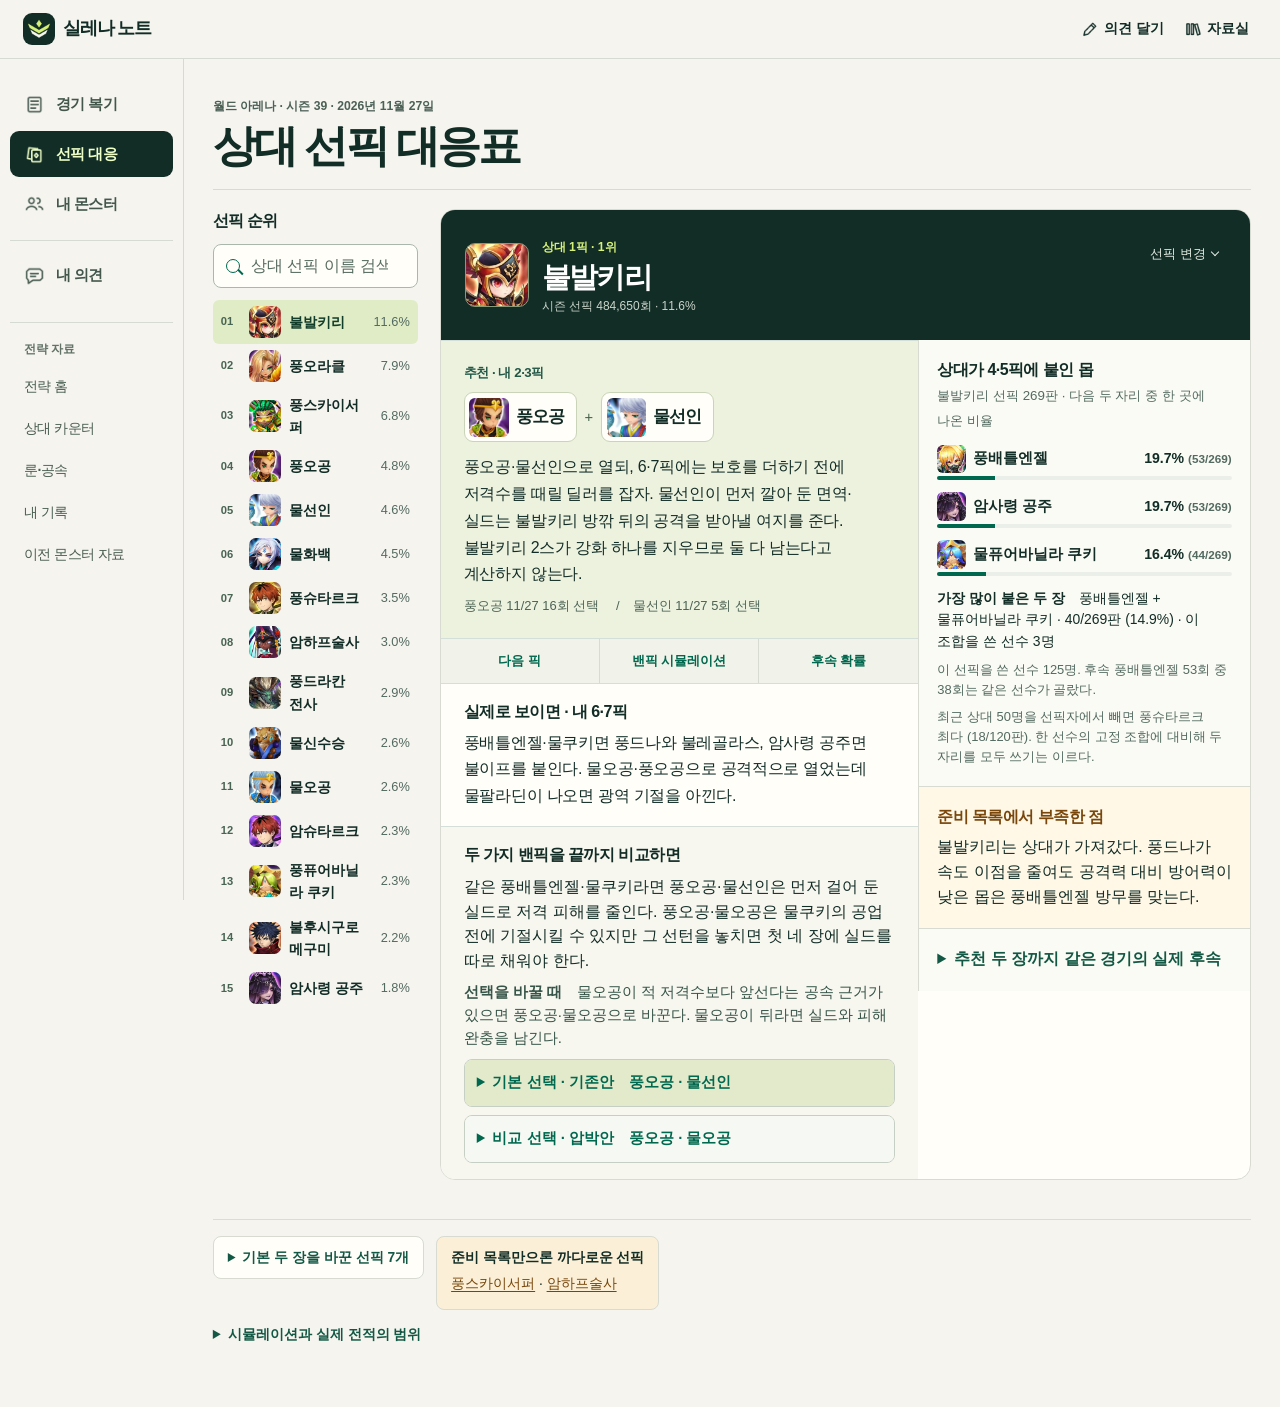
==== commit de253e12: "Redesign the arena report for iPhone and wide-screen draft review" ====
--- a/first-picks.html
+++ b/first-picks.html
@@ -1,5 +1,5 @@
 <!DOCTYPE html>
-<html lang="ko"><head><meta charset="utf-8"/><meta content="width=device-width, initial-scale=1" name="viewport"/>
+<html data-rta-page="first-picks" lang="ko"><head><meta charset="utf-8"/><meta content="width=device-width, initial-scale=1, viewport-fit=cover" name="viewport"/>
 <title>상대 선픽 대응표 · 시즌 39 TOP 15</title><style>:root{color-scheme:light;--ink:#182d28;--muted:#536a61;--green:#135844;--line:#d5dfd9;--paper:#fafbf7;--teal:#dcefe4;--warm:#fff2d5}
 *{box-sizing:border-box}
 html{font:16px/1.55 system-ui,-apple-system,sans-serif;background:var(--paper);color:var(--ink);word-break:keep-all;overflow-wrap:anywhere}
@@ -132,20 +132,323 @@
 #opinion-dialog #opinion-storage, #opinion-dialog #opinion-status, #opinion-dialog .opinion-empty {color:#496557; font-size:.85rem}
 #opinion-dialog #opinion-status:empty {display:none}
 @media print {#opinion-dock, #opinion-dialog, .opinion-inline, .opinion-spacer {display:none!important}}
+</style>
+<meta content="#f5f4ef" name="theme-color"/><meta content="yes" name="apple-mobile-web-app-capable"/>
+<meta content="yes" name="mobile-web-app-capable"/><meta content="default" name="apple-mobile-web-app-status-bar-style"/>
+<meta content="실레나 노트" name="apple-mobile-web-app-title"/>
+<link href="app.webmanifest" rel="manifest"/><link href="app-icons/touch-180.png" rel="apple-touch-icon" sizes="180x180"/>
+<link href="app-icons/arena-192.png" rel="icon" type="image/png"/><style>:root[data-rta-page] {
+  color-scheme:light;
+  --app-canvas:#f5f4ef; --app-paper:#fffef9; --app-ink:#122c26;
+  --app-green:#00684e; --app-lime:#d6f279; --app-line:#d5dbd2; --app-muted:#52665b;
+  --app-rail:184px; --app-bar:54px;
+  --app-font:"Inter",-apple-system,BlinkMacSystemFont,"Apple SD Gothic Neo","Malgun Gothic",sans-serif;
+  --app-mono:"SFMono-Regular",Consolas,monospace;
+  background:var(--app-canvas); color:var(--app-ink); -webkit-text-size-adjust:100%;
+  scroll-padding-top:calc(var(--app-bar) + env(safe-area-inset-top,0px) + 12px);
+}
+html[data-rta-page] body {margin:0; min-width:0; background:var(--app-canvas); color:var(--app-ink); font-family:var(--app-font)}
+#rta-app-head, #rta-app-nav, #app-library, #opinion-dialog {box-sizing:border-box; font-family:var(--app-font); line-height:1.4; letter-spacing:normal}
+#rta-app-head *, #rta-app-nav *, #app-library *, #opinion-dialog * {box-sizing:border-box}
+#rta-app-head {position:sticky; z-index:16; top:0; display:flex; align-items:center; justify-content:space-between;
+  gap:6px; padding:env(safe-area-inset-top,0px) max(14px,env(safe-area-inset-right,0px)) 0 max(14px,env(safe-area-inset-left,0px));
+  min-height:calc(var(--app-bar) + env(safe-area-inset-top,0px)); background:var(--app-canvas); border-bottom:1px solid var(--app-line)}
+#rta-app-head a.rta-brand {display:inline-flex; align-items:center; gap:8px; min-height:44px; color:var(--app-ink); text-decoration:none; white-space:nowrap}
+.rta-brand b {font-size:18px; font-weight:820; letter-spacing:-.065em}
+.rta-brand img {width:32px;height:32px;border-radius:9px;flex:none}
+#rta-app-head .rta-actions {display:flex; align-items:center; gap:2px}
+#rta-app-head button, #rta-app-nav button, #app-library button {appearance:none; -webkit-appearance:none;
+  border:0; cursor:pointer; font:650 14px/1.25 var(--app-font); color:var(--app-ink); background:transparent; margin:0}
+#rta-app-head button {display:inline-flex; min-height:44px; min-width:44px; align-items:center; justify-content:center; gap:5px; border-radius:8px; padding:0 9px}
+#rta-app-head #opinion-mode[aria-pressed=true] {background:var(--app-lime);color:#183920}
+#rta-app-head .rta-actions #app-library-open {padding-right:3px}
+.rta-icon, #rta-app-head #opinion-mode::before, #rta-app-nav #opinion-list-open::before {content:""; display:inline-block; width:21px; height:21px; flex:0 0 auto; background:currentColor;
+  -webkit-mask:url(app-icons/interface.png) var(--app-icon-x,0%) center / 600% 100% no-repeat;
+  mask:url(app-icons/interface.png) var(--app-icon-x,0%) center / 600% 100% no-repeat}
+.icon-draft {--app-icon-x:20%}.icon-roster {--app-icon-x:40%}
+#rta-app-nav #opinion-list-open::before {--app-icon-x:60%}
+.icon-library {--app-icon-x:80%}#rta-app-head #opinion-mode::before {--app-icon-x:100%}
+#rta-app-head .rta-icon, #rta-app-head #opinion-mode::before {width:18px;height:18px}
+#rta-app-nav {position:fixed; z-index:15; top:auto; bottom:0; left:0; right:0; height:auto; width:auto; max-width:none; margin:0;
+  display:grid; grid-template-columns:repeat(4,minmax(0,1fr)); gap:2px; border-top:1px solid #d7dcd2; background:#fffef9;
+  padding:3px max(7px,env(safe-area-inset-right,0px)) calc(3px + env(safe-area-inset-bottom,0px)) max(7px,env(safe-area-inset-left,0px))}
+#rta-app-nav a, #rta-app-nav #opinion-list-open {position:relative; display:flex; flex-direction:column; align-items:center; justify-content:center;
+  margin:0; width:100%; padding:3px 2px; min-width:0; min-height:51px; gap:3px; border:0; border-radius:9px;
+  color:#43574d; background:transparent; text-decoration:none; font:650 11px/1.2 var(--app-font); letter-spacing:-.025em}
+#rta-app-nav a[aria-current=page] {color:#005b43; background:#e7efdf}
+#rta-app-nav #opinion-list-open:not([data-count="0"])::after {content:attr(data-count); position:absolute; top:2px; left:calc(50% + 7px);
+  min-width:15px; padding:1px 3px; border-radius:9px; background:var(--app-ink); color:white; text-align:center; font:700 10px/13px var(--app-font)}
+#app-opinions-slot {display:flex; min-width:0}
+html.rta-shell-ready #opinion-dock,html.rta-shell-ready .opinion-spacer,
+html.rta-shell-ready #reader-bar,html.rta-shell-ready .current-roster-entry {display:none!important}
+html[data-rta-page] body {padding-bottom:calc(78px + env(safe-area-inset-bottom,0px))}
+html[data-rta-page] :where(button,a,input,textarea,select,summary):focus-visible {outline:3px solid #568108;outline-offset:2px}
+html[data-rta-page] :where(textarea,input[type=search],input[type=text],select) {font-size:max(16px,1em)}
+#app-library, html[data-rta-page] #opinion-dialog {box-sizing:border-box; position:fixed; z-index:30; inset:auto 0 var(--app-keyboard,0px); margin:0 auto;
+  width:100%; max-width:540px; max-height:min(88dvh,calc(var(--app-visual-height,100dvh) - 12px)); overflow:auto; overscroll-behavior:contain;
+  border:1px solid var(--app-line); border-bottom:0; border-radius:20px 20px 0 0; padding:18px 19px max(20px,env(safe-area-inset-bottom,0px));
+  background:var(--app-paper); color:var(--app-ink); text-align:left; box-shadow:0 -12px 50px #102c2026}
+#app-library:not([open]), html[data-rta-page] #opinion-dialog:not([open]) {display:none}
+#app-library::backdrop,html[data-rta-page] #opinion-dialog::backdrop {background:rgb(12 32 24 / 52%)}
+#app-library .rta-sheet-head,html[data-rta-page] #opinion-dialog .opinion-head {display:flex; align-items:center; justify-content:space-between; gap:14px; margin:0 0 10px}
+#app-library h2,html[data-rta-page] #opinion-dialog h2 {color:var(--app-ink);margin:0;font:800 23px/1.35 var(--app-font);letter-spacing:-.055em}
+#app-library .rta-close,html[data-rta-page] #opinion-dialog #opinion-close {min-width:44px; min-height:44px; border:0; background:transparent; color:var(--app-green); font-size:14px}
+.rta-library-links {display:grid}
+.rta-library-links a {display:flex;justify-content:space-between;align-items:center;min-height:60px;padding:10px 1px;color:var(--app-ink);border-top:1px solid var(--app-line);text-decoration:none}
+.rta-library-links strong,.rta-library-links small {display:block}
+.rta-library-links small {margin-top:3px;color:var(--app-muted);font-size:13px}
+.rta-chevron {width:9px;height:9px;border-right:2px solid #5e7366;border-top:2px solid #5e7366; transform:rotate(45deg); margin-right:6px}
+.rta-display {display:flex;gap:8px;border-top:1px solid var(--app-line);padding-top:12px;margin-top:3px}
+#app-library .rta-display button {min-height:44px;padding:0 14px;border:1px solid var(--app-line);border-radius:8px}
+#app-library .rta-display button[aria-pressed=true] {background:#e3efd9;color:var(--app-green)}
+html[data-rta-page] #opinion-dialog button:not(#opinion-close), html[data-rta-page] .opinion-inline {min-height:44px}
+html[data-rta-page] #opinion-dialog .opinion-actions {margin:12px 0 5px; gap:8px}
+html[data-rta-page] #opinion-dialog :is(#opinion-save,#opinion-copy) {background:var(--app-green);color:#fff;border:0;border-radius:10px;min-height:46px;padding:0 22px}
+html[data-rta-page] #opinion-dialog blockquote {background:#eff3e8;border-left:3px solid #86ab67;padding:10px 12px;line-height:1.55}
+html[data-rta-page] #opinion-dialog textarea {border-radius:10px;font-size:16px}
+html[data-rta-page] .opinion-writing .opinion-inline,html.opinion-writing[data-rta-page] .opinion-inline {background:#edf5cf;border-color:#bfcd99;min-width:44px;color:#17482d}
+@media(min-width:860px){
+  :root[data-rta-page]{--app-bar:59px}
+  html[data-rta-page] body {padding-inline-start:var(--app-rail);padding-bottom:22px}
+  #rta-app-head {margin-left:calc(0px - var(--app-rail));padding-inline:23px 28px}
+  #rta-app-nav {top:calc(var(--app-bar) + env(safe-area-inset-top,0px));bottom:0;right:auto;width:var(--app-rail);padding:22px 10px;display:flex;flex-direction:column;align-items:stretch;gap:4px;
+    background:var(--app-canvas);border:0;border-right:1px solid var(--app-line)}
+  #rta-app-nav a, #rta-app-nav #opinion-list-open {flex-direction:row;justify-content:flex-start;gap:11px;padding:10px 14px;font-size:15px;min-height:46px;letter-spacing:-.04em}
+  #rta-app-nav a[aria-current=page] {background:var(--app-ink);color:#eeffc7}
+  #rta-app-nav #opinion-list-open:not([data-count="0"])::after {position:static;margin-left:auto}
+  #app-opinions-slot {margin-top:9px;border-top:1px solid var(--app-line);padding-top:11px}
+}
+@media(min-width:700px) and (min-height:500px){
+  #app-library, html[data-rta-page] #opinion-dialog {inset:0;margin:auto;border:1px solid var(--app-line);border-radius:16px;padding:24px;max-height:min(85dvh,780px)}
+}
+@media(max-width:859px) and (orientation:landscape) and (max-height:499px){
+  #rta-app-head {position:relative}
+  #rta-app-nav a,#rta-app-nav #opinion-list-open {flex-direction:row;gap:6px;min-height:44px}
+}
+@media(max-width:859px){
+  html[data-rta-page] body {padding-inline:max(0px,env(safe-area-inset-left,0px)) max(0px,env(safe-area-inset-right,0px))}
+  #rta-app-head {margin-inline:calc(0px - env(safe-area-inset-left,0px)) calc(0px - env(safe-area-inset-right,0px))}
+}
+@media(prefers-reduced-motion:reduce){html[data-rta-page] {scroll-behavior:auto!important}}
+@media print {#rta-app-head,#rta-app-nav,#app-library,.app-opinion-tip {display:none!important}html[data-rta-page] body{padding:0}}
+.rta-archive-nav {display:none}
+@media(min-width:860px){
+  #rta-app-nav {overflow-y:auto}
+  #rta-app-nav .rta-archive-nav {display:block;margin-top:20px;padding:18px 2px;border-top:1px solid var(--app-line)}
+  .rta-archive-nav b {display:block;padding:0 12px 8px;color:#627267;font:650 12px/1.4 var(--app-font)}
+  #rta-app-nav .rta-archive-nav a {padding:9px 12px;min-height:42px;font-size:14px;color:#4a5d51;font-weight:550}
+  #rta-app-nav .rta-archive-nav a[aria-current] {background:#e4eadf;color:var(--app-green);font-weight:750}
+  html[data-rta-page] #opinion-dialog:has(#opinion-editor:not([hidden])) {width:min(840px,80vw);max-width:none}
+  #opinion-dialog #opinion-editor:not([hidden]) {display:grid;grid-template-columns:1fr 1.1fr;grid-template-rows:auto 1fr auto;column-gap:28px}
+  #opinion-editor #opinion-context {grid-column:1;grid-row:1}
+  #opinion-editor #opinion-quote {grid-column:1;grid-row:2;align-self:start}
+  #opinion-editor label {grid-column:2;grid-row:1;align-self:end}
+  #opinion-editor textarea {grid-column:2;grid-row:2;min-height:140px}
+  #opinion-editor .opinion-actions {grid-column:2;grid-row:3}
+  html[data-rta-page] #opinion-dialog:has(#opinion-list:not([hidden])) {width:min(920px,83vw);max-width:none}
+  #opinion-dialog .opinion-entry {display:grid;grid-template-columns:1.1fr 1fr;gap:6px 25px;align-items:start}
+  #opinion-dialog .opinion-entry strong {grid-column:1/-1}
+  #opinion-dialog .opinion-entry blockquote {grid-column:1;grid-row:2/4;margin:0}
+  #opinion-dialog .opinion-entry p {grid-column:2;grid-row:2}
+  #opinion-dialog .opinion-entry button {grid-column:2;justify-self:start}
+  #app-library {max-width:640px}
+  .rta-library-links {grid-template-columns:1fr 1fr;column-gap:26px}
+  @media(hover:hover){#rta-app-nav a:not([aria-current]):hover,#rta-app-nav #opinion-list-open:hover,#rta-app-head button:hover {background:#e8ece2}}
+}
+html.rta-shell-ready .app-opinion-tip {margin:0;padding:8px max(16px,env(safe-area-inset-left,0px));border:0;border-radius:0;font:600 13px/1.4 var(--app-font);color:#345630;background:#edf5cf}
+html.rta-shell-ready .app-opinion-tip[hidden] {display:none}
+#opinion-dialog .opinion-entry-actions {display:flex;gap:12px;align-items:center}
+#opinion-dialog .opinion-entry-actions a {display:inline-flex;align-items:center;min-height:44px;color:var(--app-green);font-size:14px}
+#opinion-dialog .opinion-empty button {display:block;margin:10px 0 0}
+@media(min-width:860px){#opinion-dialog .opinion-entry-actions {grid-column:2;grid-row:3}}
+</style><style>/* Shared reference panels. Existing game portraits supply the element colors. */
+html:is([data-rta-page="first-picks"],[data-rta-page="roster"]) main {
+  --cp-ink:#122c26; --cp-muted:#4b6056; --cp-green:#00684e; --cp-lime:#d6f279; --cp-card:#fffef9; --cp-stroke:#d7dbd1;
+  max-width:1260px; width:100%; margin-inline:auto; padding:clamp(18px,3vw,48px) clamp(14px,3.25vw,48px) 40px;
+  color:var(--cp-ink); box-sizing:border-box;
+}
+.cp-heading {position:relative; padding:0 0 17px; margin:0 0 19px; background:none; color:var(--cp-ink); border:0; border-bottom:1px solid var(--cp-stroke); border-radius:0}
+.cp-heading nav {display:none}
+.cp-heading .date,.cp-heading>small {display:block; margin:0; font-size:.76rem; font-weight:660; color:var(--cp-muted)}
+.cp-heading h1 {font-size:clamp(1.8rem,3.4vw,3.05rem); margin:.14em 0 0; line-height:1.14; letter-spacing:-.065em; color:var(--cp-ink)}
+[data-rta-page="roster"] #cp-units [hidden], [data-rta-page="roster"] #cp-guide[hidden], [data-rta-page="roster"] #cp-units[hidden] {display:none!important}
+.cp-empty,.cp-search-status {color:var(--cp-muted); padding:.65em .15em; font-size:.88rem}
+.cp-search {min-width:0; display:flex; align-items:center; gap:9px; height:44px; border:1px solid #aab7ab; border-radius:8px; background:var(--cp-card); padding-inline:12px}
+.cp-search:focus-within {outline:2px solid var(--cp-green); outline-offset:1px}
+.cp-search input {appearance:none; -webkit-appearance:none; width:100%; min-width:0; height:100%; background:transparent; border:0; outline:0; color:var(--cp-ink); font:inherit; font-size:16px}
+.cp-search input::placeholder {color:#566b60}
+.cp-lens {display:inline-block; flex:none; position:relative; width:14px; height:14px; border:1.7px solid var(--cp-green); border-radius:50%}
+.cp-lens:after {content:""; position:absolute; width:7px; height:1.7px; right:-5px; bottom:-1px; background:var(--cp-green); transform:rotate(45deg)}
+.cp-search input:focus-visible {outline:none}
+[data-rta-page] .cp-finder .mobile-select {position:relative; overflow:hidden; display:flex; gap:6px; align-items:center; justify-content:center; margin:0; padding:0 11px; white-space:nowrap; border-radius:8px; background:#e6eadf; border:1px solid #cbd3c7; font-size:.8rem; font-weight:680; color:var(--cp-ink)}
+.cp-finder .mobile-select:after,.cp-find-again:after {content:""; display:inline-block; width:5px; height:5px; border:solid currentColor; border-width:0 1.5px 1.5px 0; transform:rotate(45deg); margin-top:-3px}
+.cp-finder .mobile-select:focus-within {outline:2px solid var(--cp-green)}
+[data-rta-page] .cp-finder .mobile-select select {position:absolute; inset:0; margin:0; padding:0; height:100%; width:100%; min-width:0; max-width:100%; cursor:pointer; font-size:16px; opacity:0; display:block}
+[data-rta-page="first-picks"] .layout {display:grid; grid-template-columns:minmax(220px,28%) minmax(0,1fr); align-items:start; gap:clamp(18px,3vw,38px); margin:0}
+.cp-finder {min-width:0}
+.cp-finder h2 {margin:0 0 10px; font-size:1rem; letter-spacing:-.045em}
+.cp-finder-controls {display:flex; gap:5px; margin:0 0 12px}
+.cp-finder-controls .cp-search {flex:1}
+[data-rta-page="first-picks"] .cp-finder .ranks {display:grid; grid-template-columns:1fr; column-count:auto; padding:0; margin:0; list-style:none}
+.cp-finder .ranks li {min-width:0; padding:0; margin:0}
+[data-rta-page="first-picks"] .ranks a {position:relative; padding:6px 8px; border-radius:6px; min-height:44px; gap:8px; color:var(--cp-ink)}
+[data-rta-page="first-picks"] .ranks a[aria-current] {background:#e0ecc6; color:#123d2b}
+[data-rta-page="first-picks"] .ranks .rank-num {font-size:.7rem; font-weight:750; font-variant-numeric:tabular-nums; color:#486452; width:1.25rem; flex:none}
+[data-rta-page="first-picks"] .ranks .rate {white-space:nowrap; flex:none}
+[data-rta-page="first-picks"] .ranks .face {width:2rem; height:2rem; border-radius:7px}
+[data-rta-page="first-picks"] .matchup {border:1px solid var(--cp-stroke); border-radius:15px; overflow:hidden; background:var(--cp-card)}
+[data-rta-page="first-picks"] .match-head {position:relative; background:var(--cp-ink); color:#fff; border-radius:0; gap:13px; padding:clamp(16px,2vw,24px)}
+[data-rta-page="first-picks"] .match-head .face {width:clamp(3.5rem,5vw,4.45rem); height:clamp(3.5rem,5vw,4.45rem); border-radius:10px; border:1px solid #879b7b}
+[data-rta-page="first-picks"] .match-head small {color:var(--cp-lime); font-size:.76rem}
+[data-rta-page="first-picks"] .match-head h2 {font-size:clamp(1.45rem,2.25vw,2rem); letter-spacing:-.055em; color:white; margin:.05em 0; line-height:1.23}
+[data-rta-page="first-picks"] .match-head p {font-size:.75rem; color:#cad5ca}
+.cp-find-again {margin-left:auto; align-self:start; flex:none; display:inline-flex; align-items:center; gap:6px; padding:.45rem .5rem; min-height:40px; background:transparent; border:0; color:#e1eae1; font:650 .77rem/1.3 inherit; cursor:pointer}
+[data-rta-page="first-picks"] .pick {background:#edf2df; padding-block:clamp(14px,2vw,22px)}
+[data-rta-page="first-picks"] .pick h3 {color:#225746; font-weight:730; font-size:.83rem}
+[data-rta-page="first-picks"] .picks {gap:8px; margin:.55rem 0 .75rem; align-items:stretch}
+[data-rta-page="first-picks"] .picks .unit {background:var(--cp-card); padding:.29rem .7rem .29rem .29rem; border:1px solid #c9d4b8; border-radius:9px; gap:7px; font-size:1.04rem; line-height:1.22; letter-spacing:-.045em}
+[data-rta-page="first-picks"] .picks .face {width:2.45rem; height:2.45rem; border-radius:6px}
+[data-rta-page="first-picks"] .picks>span[aria-hidden] {align-self:center; font-size:.92rem; color:#446348}
+[data-rta-page="first-picks"] .pick>p:not(.status),[data-rta-page="first-picks"] .call p {font-size:1rem; line-height:1.67; letter-spacing:-.017em}
+[data-rta-page="first-picks"] .pick .status {color:#4c6354; font-size:.81rem; line-height:1.55; margin-top:.5rem}
+[data-rta-page="first-picks"] .cp-jumps {display:flex; gap:0; flex-wrap:wrap; align-items:stretch; padding:0!important; background:#f1f2e9}
+.cp-jumps button {min-height:44px; color:var(--cp-green); font-size:.81rem; font-weight:700; flex:1; min-width:max-content; padding:6px 9px; cursor:pointer; background:transparent; border:0}
+.cp-jumps button+button {border-left:1px solid var(--cp-stroke)}
+.cp-jumps button:focus-visible,.cp-find-again:focus-visible,.cp-segments button:focus-visible,.cp-view-tabs button:focus-visible {outline:2px solid #a36700; outline-offset:-2px}
+[data-rta-page="first-picks"] .matchup .call,[data-rta-page="first-picks"] .routes,[data-rta-page="first-picks"] .cp-frequency,.cp-search {scroll-margin-top:85px}
+[data-rta-page="first-picks"] .matchup h3 {letter-spacing:-.035em}
+[data-rta-page="first-picks"] .routes {background:#f7f7ef}
+[data-rta-page="first-picks"] .route {background:var(--cp-card); border-color:#c5cfc3}
+[data-rta-page="first-picks"] .route>summary {min-height:44px; font-size:.93rem; padding:.7rem .75rem; color:var(--cp-green)}
+[data-rta-page="first-picks"] .route[data-plan=primary]>summary {background:#e2eacb}
+[data-rta-page="first-picks"] .route-steps li>b {color:#39634e}
+[data-rta-page="first-picks"] .frequency .fill {background:var(--cp-green)}
+.cp-field-notes {display:flex; align-items:start; flex-wrap:wrap; gap:12px; margin-bottom:14px}
+.cp-field-notes .limits,.cp-field-notes .changes {margin:0; padding:10px 14px; border:1px solid var(--cp-stroke); border-radius:8px; font-size:.86rem; background:var(--cp-card)}
+.cp-field-notes .limits {background:#fbf0d7}
+.cp-roster-heading {padding-right:90px}
+.cp-total {display:inline-block; vertical-align:middle; margin-left:.4em; padding:.2em .5em; background:var(--cp-lime); border-radius:2em; font-size:clamp(.9rem,1.2vw,1.1rem); letter-spacing:0; line-height:1; font-weight:750}
+.cp-stack {position:absolute; right:3px; top:50%; margin-top:-21px; display:flex}
+.cp-stack img {width:40px; height:40px; border-radius:10px; border:2px solid #f5f4ef}
+.cp-stack img+img {margin-left:-11px}
+.cp-view-tabs {display:flex; width:max-content; max-width:100%; gap:3px; padding:3px; background:#e5e8dd; border-radius:10px; margin-bottom:16px}
+.cp-view-tabs button,.cp-segments button {font:inherit; font-size:.87rem; font-weight:640; color:var(--cp-muted); cursor:pointer; border:0; border-radius:7px; background:transparent; padding:.45em 1em; min-height:40px}
+.cp-view-tabs button[aria-pressed=true] {color:var(--cp-card); background:var(--cp-ink)}
+.cp-filters {display:flex; align-items:center; gap:12px; flex-wrap:wrap}
+.cp-filters .cp-search {flex:1; min-width:min(240px,100%)}
+.cp-segments {display:flex; gap:4px; min-width:0; overflow-x:auto; scrollbar-width:thin; white-space:nowrap; padding:1px}
+.cp-segments button {font-size:.82rem; padding:.45rem .65rem; min-height:42px; border:1px solid var(--cp-stroke); color:var(--cp-muted); background:var(--cp-card)}
+.cp-segments button[aria-pressed=true] {color:var(--cp-green); background:#e3edcc; border-color:#a8be90}
+[data-rta-page="roster"] .cp-unit-group {margin-top:22px; scroll-margin-top:85px}
+[data-rta-page="roster"] .cp-unit-group h2 {margin:0; color:var(--cp-ink); font-size:clamp(1.22rem,1.8vw,1.55rem); letter-spacing:-.05em}
+[data-rta-page="roster"] .cp-unit-group>p {font-size:.89rem; color:var(--cp-muted); margin:.25rem 0 .8rem}
+[data-rta-page="roster"] .grid {grid-template-columns:repeat(auto-fill,minmax(min(225px,100%),1fr)); gap:9px; align-items:start}
+[data-rta-page="roster"] .card {display:grid; grid-template-columns:52px minmax(0,1fr); gap:3px 12px; border-radius:12px; padding:12px; align-items:center; border:1px solid var(--cp-stroke); background:var(--cp-card)}
+[data-rta-page="roster"] .card img {width:52px; height:52px; border-radius:9px}
+[data-rta-page="roster"] .card h3 {font-size:1.12rem; letter-spacing:-.045em; color:var(--cp-ink); margin:0}
+[data-rta-page="roster"] .card small {display:block; margin-top:3px; color:#42684f; font-size:.78rem; font-weight:650}
+[data-rta-page="roster"] .card footer {grid-column:1/-1; margin:6px 0 0; color:var(--cp-muted); font-size:.78rem; font-variant-numeric:tabular-nums}
+.cp-unit-details {grid-column:1/-1; border-top:1px solid var(--cp-stroke); margin-top:5px}
+.cp-unit-details summary {display:flex; justify-content:space-between; align-items:center; min-height:42px; padding:4px 0; font-size:.86rem; font-weight:660; color:var(--cp-green); cursor:pointer}
+.cp-unit-details summary::-webkit-details-marker {display:none}
+.cp-unit-details summary:after {content:"＋"; font-size:1.12rem}
+.cp-unit-details[open] summary:after {content:"−"}
+.cp-unit-details p {margin:0 0 .5rem; font-size:.95rem; line-height:1.63}
+#cp-guide {max-width:950px}
+#cp-guide nav {display:flex; flex-wrap:wrap; gap:5px; margin:.85rem 0 1rem; font-size:0}
+#cp-guide nav a {font-size:.86rem; display:inline-flex; align-items:center; padding:6px 12px; min-height:42px; text-decoration:none; border:1px solid var(--cp-stroke); border-radius:7px; background:var(--cp-card)}
+#cp-guide .focus,#cp-guide .cp-guide-intro {border:1px solid var(--cp-stroke); padding:clamp(15px,2vw,22px); background:var(--cp-card); border-radius:12px}
+#cp-guide .cp-guide-intro {color:white; background:var(--cp-ink)}
+#cp-guide .cp-guide-intro h2,#cp-guide .focus h2 {margin:0 0 .4rem; font-size:1.3rem}
+#cp-guide h2 {letter-spacing:-.045em}
+#cp-guide section {scroll-margin-top:85px}
+@media (max-width:760px) {
+  html:is([data-rta-page="first-picks"],[data-rta-page="roster"]) main {padding:16px 13px 24px}
+  .cp-heading {margin-bottom:13px; padding-bottom:13px}
+  .cp-heading h1 {font-size:1.85rem}
+  [data-rta-page="first-picks"] .layout {display:block}
+  [data-rta-page="first-picks"] .cp-finder>h2 {display:none}
+  .cp-finder-controls {margin-bottom:7px}
+  [data-rta-page="first-picks"] .cp-finder .ranks {display:flex; align-items:stretch; gap:3px; margin:0 0 11px; overflow-x:auto; overscroll-behavior-x:contain; scrollbar-width:thin}
+  [data-rta-page="first-picks"] .cp-finder .ranks li[hidden] {display:none!important}
+  [data-rta-page="first-picks"] .cp-finder .ranks li {flex:0 0 66px}
+  [data-rta-page="first-picks"] .cp-finder .ranks a {display:flex; flex-direction:column; justify-content:flex-start; align-items:center; gap:3px; padding:7px 2px 5px; min-height:72px; border-radius:8px}
+  [data-rta-page="first-picks"] .ranks .rank-num {position:absolute; top:2px; left:5px; width:auto; min-width:16px; padding:0 2px; line-height:1.25; border-radius:4px; text-align:center; background:#f5f4ef; color:var(--cp-ink); font-size:.63rem}
+  [data-rta-page="first-picks"] .ranks a[aria-current] .rank-num {background:var(--cp-lime)}
+  [data-rta-page="first-picks"] .cp-finder .ranks .face {width:35px; height:35px; border-radius:7px}
+  [data-rta-page="first-picks"] .cp-finder .ranks b {font-size:.72rem; line-height:1.16; letter-spacing:-.04em; text-align:center; overflow-wrap:anywhere}
+  [data-rta-page="first-picks"] .cp-finder .ranks .rate {display:none}
+  [data-rta-page="first-picks"] .match-head {padding:14px}
+  [data-rta-page="first-picks"] .matchup>div,[data-rta-page="first-picks"] .matchup>details {padding:14px}
+  .cp-stack img {width:34px; height:34px; border-radius:8px}
+  .cp-stack {margin-top:-18px}
+  .cp-filters {display:grid; gap:7px}
+  .cp-view-tabs {margin-bottom:10px}
+  [data-rta-page="roster"] .cp-unit-group {margin-top:16px}
+  [data-rta-page="roster"] .card {padding:10px 12px 2px}
+}
+@media (max-width:365px) {
+  .cp-find-again {align-self:center; font-size:.7rem; padding:4px}
+  [data-rta-page="first-picks"] .picks .unit {font-size:.91rem}
+  [data-rta-page="first-picks"] .picks .face {width:2rem; height:2rem}
+}
+@media print {
+  .cp-search,.cp-filters,.cp-finder-controls,.cp-view-tabs,.cp-find-again,.cp-jumps {display:none!important}
+}
+/* The same evidence moves into a second reading pane on a wide screen. */
+.cp-intel {min-width:0; border-top:1px solid var(--cp-stroke); color:var(--cp-ink)}
+.cp-intel>div,.cp-intel>details {padding:1rem clamp(1rem,2.3vw,1.45rem)}
+.cp-intel>div+div,.cp-intel>details {border-top:1px solid var(--cp-stroke)}
+.cp-guide-title {display:none}
+@media (min-width:1200px) {
+  html:is([data-rta-page="first-picks"],[data-rta-page="roster"]) main {max-width:1640px; padding-inline:clamp(20px,2.25vw,40px)}
+  [data-rta-page="first-picks"] .layout {grid-template-columns:clamp(205px,15vw,260px) minmax(0,1fr); gap:clamp(16px,1.7vw,32px)}
+  .cp-finder {position:sticky; top:78px; max-height:calc(100dvh - 94px); overflow:auto; scrollbar-width:thin; scrollbar-color:#aab9ac transparent}
+  [data-rta-page="first-picks"] .cp-finder .mobile-select {display:none}
+  [data-rta-page="first-picks"] .matchup {display:grid; grid-template-columns:minmax(0,1.22fr) minmax(252px,.85fr); grid-template-areas:"head head" "pick stats" "jump stats" "call stats" "routes stats"; overflow:clip}
+  [data-rta-page="first-picks"] .matchup[hidden] {display:none!important}
+  .matchup>.match-head {grid-area:head}
+  .matchup>.pick {grid-area:pick}
+  .matchup>.cp-jumps {grid-area:jump}
+  .matchup>.call {grid-area:call}
+  .matchup>.routes {grid-area:routes}
+  .matchup>.cp-intel {grid-area:stats; position:sticky; top:78px; align-self:start; height:max-content; border:0; border-left:1px solid var(--cp-stroke); background:#fafbf4}
+  .cp-intel>div,.cp-intel>details {padding:clamp(14px,1.45vw,23px)}
+  [data-rta-page="first-picks"] .cp-intel .frequency li {grid-template-columns:minmax(0,1fr) auto; gap:3px 5px; align-items:center; margin:.75rem 0}
+  .cp-intel .frequency .track {grid-column:1/-1; grid-row:2; height:4px}
+  .cp-intel .frequency .value {grid-column:2; grid-row:1}
+  [data-rta-page="first-picks"] .cp-intel .frequency .unit {min-width:0}
+  .cp-roster-workspace {display:grid; grid-template-columns:minmax(0,1.6fr) minmax(280px,.85fr); align-items:start; gap:clamp(18px,2vw,38px)}
+  .cp-view-tabs {display:none}
+  .cp-roster-workspace #cp-guide {position:sticky; top:78px; max-height:calc(100dvh - 94px); overflow:auto; scrollbar-width:thin; scrollbar-color:#b1bdac transparent; border-left:1px solid var(--cp-stroke); padding:0 4px 1rem clamp(14px,1.6vw,24px)}
+  #cp-guide>.cp-guide-title {display:block; margin:0 0 8px; font-size:1.15rem}
+  #cp-guide nav {margin:0 0 12px}
+  #cp-guide nav a {font-size:.75rem; min-height:34px; padding:3px 8px}
+  #cp-guide .cp-guide-intro {padding:16px}
+  #cp-guide .cp-guide-intro h2 {font-size:1.18rem}
+  #cp-guide .cp-guide-intro p,#cp-guide .focus p {font-size:.91rem}
+  .cp-roster-workspace .cp-filters {display:grid; gap:8px}
+  [data-rta-page="roster"] .cp-roster-workspace .grid {grid-template-columns:repeat(auto-fill,minmax(min(210px,100%),1fr))}
+}
 </style></head>
-<body><main><header><nav aria-label="리포트"><a href="index.html#loss-feedback">‹ 내 경기 복기</a><a href="roster.html">내 몬스터 목록</a></nav>
+<body><div id="rta-app-head">
+<a aria-label="실레나 노트 경기 복기" class="rta-brand" href="index.html#loss-feedback"><img alt="" height="32" src="app-icons/arena-192.png" width="32"/><b>실레나 노트</b></a>
+<div class="rta-actions"><span id="app-mode-slot"></span><button aria-controls="app-library" aria-haspopup="dialog" id="app-library-open" type="button"><i aria-hidden="true" class="rta-icon icon-library"></i><span>자료실</span></button></div>
+</div><nav aria-label="앱 메뉴" id="rta-app-nav"><a data-app-view="main" href="index.html#loss-feedback"><i aria-hidden="true" class="rta-icon icon-review"></i><span>경기 복기</span></a><a aria-current="page" data-app-view="first-picks" href="first-picks.html"><i aria-hidden="true" class="rta-icon icon-draft"></i><span>선픽 대응</span></a><a data-app-view="roster" href="roster.html"><i aria-hidden="true" class="rta-icon icon-roster"></i><span>내 몬스터</span></a><span id="app-opinions-slot"></span>
+<div class="rta-archive-nav"><b>전략 자료</b><a data-archive-topic="top" href="index.html#top">전략 홈</a><a data-archive-topic="counter-index" href="index.html#counter-index">상대 카운터</a><a data-archive-topic="rune-floors" href="index.html#rune-floors">룬·공속</a><a data-archive-topic="account-fit" href="index.html#account-fit">내 기록</a><a data-archive-topic="pool" href="index.html#pool">이전 몬스터 자료</a></div></nav><dialog aria-labelledby="app-library-title" id="app-library">
+<div class="rta-sheet-head"><h2 id="app-library-title">전략 자료실</h2><button aria-label="자료실 닫기" class="rta-close" type="button">닫기</button></div>
+<div class="rta-library-links"><a href="index.html#top"><span><strong>전략 홈</strong><small>선픽과 후픽, 다음 딜러</small></span><i aria-hidden="true" class="rta-chevron"></i></a><a href="index.html#counter-index"><span><strong>상대 카운터</strong><small>상대 조합별 픽과 밴</small></span><i aria-hidden="true" class="rta-chevron"></i></a><a href="index.html#rune-floors"><span><strong>룬·공속</strong><small>준비표와 속도 계산기</small></span><i aria-hidden="true" class="rta-chevron"></i></a><a href="index.html#account-fit"><span><strong>내 기록</strong><small>전적과 밴 통계</small></span><i aria-hidden="true" class="rta-chevron"></i></a><a href="index.html#pool"><span><strong>이전 몬스터 자료</strong><small>24마리의 역할과 투자 기록</small></span><i aria-hidden="true" class="rta-chevron"></i></a></div>
+</dialog><main><header class="cp-heading"><nav aria-label="리포트"><a href="index.html#loss-feedback">‹ 내 경기 복기</a><a href="roster.html">내 몬스터 목록</a></nav>
 <p class="date">월드 아레나 · 시즌 39 · 2026년 11월 27일</p><h1>상대 선픽 대응표</h1>
-<p>상대 선픽에 내밀 두 장을 고르고, 첫 딜러가 밴돼도 누구를 칠지 확인하세요. 각 선픽에 두 가지 가상 밴픽과 실제 후속 픽 빈도를 담았습니다.</p></header>
-<div class="layout"><aside><h2>선픽 TOP 15</h2><ol class="ranks"><li><a href="#pick-13812"><span class="rank-num">01</span><span aria-hidden="true" class="face p13812"></span><b>불발키리</b><span class="rate">11.6%</span></a></li><li><a href="#pick-15713"><span class="rank-num">02</span><span aria-hidden="true" class="face p15713"></span><b>풍오라클</b><span class="rate">7.9%</span></a></li><li><a href="#pick-25313"><span class="rank-num">03</span><span aria-hidden="true" class="face p25313"></span><b>풍스카이서퍼</b><span class="rate">6.8%</span></a></li><li><a href="#pick-16813"><span class="rank-num">04</span><span aria-hidden="true" class="face p16813"></span><b>풍오공</b><span class="rate">4.8%</span></a></li><li><a href="#pick-18611"><span class="rank-num">05</span><span aria-hidden="true" class="face p18611"></span><b>물선인</b><span class="rate">4.6%</span></a></li><li><a href="#pick-23711"><span class="rank-num">06</span><span aria-hidden="true" class="face p23711"></span><b>물화백</b><span class="rate">4.5%</span></a></li><li><a href="#pick-35913"><span class="rank-num">07</span><span aria-hidden="true" class="face p35913"></span><b>풍슈타르크</b><span class="rate">3.5%</span></a></li><li><a href="#pick-21415"><span class="rank-num">08</span><span aria-hidden="true" class="face p21415"></span><b>암하프술사</b><span class="rate">3.0%</span></a></li><li><a href="#pick-30713"><span class="rank-num">09</span><span aria-hidden="true" class="face p30713"></span><b>풍드라칸 전사</b><span class="rate">2.9%</span></a></li><li><a href="#pick-17411"><span class="rank-num">10</span><span aria-hidden="true" class="face p17411"></span><b>물신수승</b><span class="rate">2.6%</span></a></li><li><a href="#pick-16811"><span class="rank-num">11</span><span aria-hidden="true" class="face p16811"></span><b>물오공</b><span class="rate">2.6%</span></a></li><li><a href="#pick-35915"><span class="rank-num">12</span><span aria-hidden="true" class="face p35915"></span><b>암슈타르크</b><span class="rate">2.3%</span></a></li><li><a href="#pick-26313"><span class="rank-num">13</span><span aria-hidden="true" class="face p26313"></span><b>풍퓨어바닐라 쿠키</b><span class="rate">2.3%</span></a></li><li><a href="#pick-30512"><span class="rank-num">14</span><span aria-hidden="true" class="face p30512"></span><b>불후시구로 메구미</b><span class="rate">2.2%</span></a></li><li><a href="#pick-31315"><span class="rank-num">15</span><span aria-hidden="true" class="face p31315"></span><b>암사령 공주</b><span class="rate">1.8%</span></a></li></ol>
-<label class="mobile-select">상대 1픽 <select id="opener-select"><option value="pick-13812">1위　불발키리　11.6%</option><option value="pick-15713">2위　풍오라클　7.9%</option><option value="pick-25313">3위　풍스카이서퍼　6.8%</option><option value="pick-16813">4위　풍오공　4.8%</option><option value="pick-18611">5위　물선인　4.6%</option><option value="pick-23711">6위　물화백　4.5%</option><option value="pick-35913">7위　풍슈타르크　3.5%</option><option value="pick-21415">8위　암하프술사　3.0%</option><option value="pick-30713">9위　풍드라칸 전사　2.9%</option><option value="pick-17411">10위　물신수승　2.6%</option><option value="pick-16811">11위　물오공　2.6%</option><option value="pick-35915">12위　암슈타르크　2.3%</option><option value="pick-26313">13위　풍퓨어바닐라 쿠키　2.3%</option><option value="pick-30512">14위　불후시구로 메구미　2.2%</option><option value="pick-31315">15위　암사령 공주　1.8%</option></select></label>
-<details class="changes"><summary>기본 두 장을 바꾼 선픽 7개</summary><p><a href="#pick-15713">풍오라클</a> · <a href="#pick-25313">풍스카이서퍼</a> · <a href="#pick-35913">풍슈타르크</a> · <a href="#pick-30713">풍드라칸 전사</a> · <a href="#pick-17411">물신수승</a> · <a href="#pick-35915">암슈타르크</a> · <a href="#pick-30512">불후시구로 메구미</a></p></details>
-<div class="limits"><b>준비 목록만으론 까다로운 선픽</b><p><a href="#pick-25313">풍스카이서퍼</a> · <a href="#pick-21415">암하프술사</a></p></div></aside>
+</header>
+<div class="layout"><aside class="cp-finder"><h2>선픽 순위</h2><div class="cp-finder-controls"><label class="cp-search"><span aria-hidden="true" class="cp-lens"></span><input aria-label="상대 선픽 이름 검색" autocomplete="off" enterkeyhint="search" id="cp-opener-search" placeholder="상대 선픽 이름 검색" type="search"/></label><label class="mobile-select">전체 순위<select id="opener-select"><option value="pick-13812">1위　불발키리　11.6%</option><option value="pick-15713">2위　풍오라클　7.9%</option><option value="pick-25313">3위　풍스카이서퍼　6.8%</option><option value="pick-16813">4위　풍오공　4.8%</option><option value="pick-18611">5위　물선인　4.6%</option><option value="pick-23711">6위　물화백　4.5%</option><option value="pick-35913">7위　풍슈타르크　3.5%</option><option value="pick-21415">8위　암하프술사　3.0%</option><option value="pick-30713">9위　풍드라칸 전사　2.9%</option><option value="pick-17411">10위　물신수승　2.6%</option><option value="pick-16811">11위　물오공　2.6%</option><option value="pick-35915">12위　암슈타르크　2.3%</option><option value="pick-26313">13위　풍퓨어바닐라 쿠키　2.3%</option><option value="pick-30512">14위　불후시구로 메구미　2.2%</option><option value="pick-31315">15위　암사령 공주　1.8%</option></select></label></div><ol class="ranks"><li><a href="#pick-13812"><span class="rank-num">01</span><span aria-hidden="true" class="face p13812"></span><b>불발키리</b><span class="rate">11.6%</span></a></li><li><a href="#pick-15713"><span class="rank-num">02</span><span aria-hidden="true" class="face p15713"></span><b>풍오라클</b><span class="rate">7.9%</span></a></li><li><a href="#pick-25313"><span class="rank-num">03</span><span aria-hidden="true" class="face p25313"></span><b>풍스카이서퍼</b><span class="rate">6.8%</span></a></li><li><a href="#pick-16813"><span class="rank-num">04</span><span aria-hidden="true" class="face p16813"></span><b>풍오공</b><span class="rate">4.8%</span></a></li><li><a href="#pick-18611"><span class="rank-num">05</span><span aria-hidden="true" class="face p18611"></span><b>물선인</b><span class="rate">4.6%</span></a></li><li><a href="#pick-23711"><span class="rank-num">06</span><span aria-hidden="true" class="face p23711"></span><b>물화백</b><span class="rate">4.5%</span></a></li><li><a href="#pick-35913"><span class="rank-num">07</span><span aria-hidden="true" class="face p35913"></span><b>풍슈타르크</b><span class="rate">3.5%</span></a></li><li><a href="#pick-21415"><span class="rank-num">08</span><span aria-hidden="true" class="face p21415"></span><b>암하프술사</b><span class="rate">3.0%</span></a></li><li><a href="#pick-30713"><span class="rank-num">09</span><span aria-hidden="true" class="face p30713"></span><b>풍드라칸 전사</b><span class="rate">2.9%</span></a></li><li><a href="#pick-17411"><span class="rank-num">10</span><span aria-hidden="true" class="face p17411"></span><b>물신수승</b><span class="rate">2.6%</span></a></li><li><a href="#pick-16811"><span class="rank-num">11</span><span aria-hidden="true" class="face p16811"></span><b>물오공</b><span class="rate">2.6%</span></a></li><li><a href="#pick-35915"><span class="rank-num">12</span><span aria-hidden="true" class="face p35915"></span><b>암슈타르크</b><span class="rate">2.3%</span></a></li><li><a href="#pick-26313"><span class="rank-num">13</span><span aria-hidden="true" class="face p26313"></span><b>풍퓨어바닐라 쿠키</b><span class="rate">2.3%</span></a></li><li><a href="#pick-30512"><span class="rank-num">14</span><span aria-hidden="true" class="face p30512"></span><b>불후시구로 메구미</b><span class="rate">2.2%</span></a></li><li><a href="#pick-31315"><span class="rank-num">15</span><span aria-hidden="true" class="face p31315"></span><b>암사령 공주</b><span class="rate">1.8%</span></a></li></ol><p class="cp-empty" hidden="" role="status">일치하는 선픽이 없어요.</p>
+</aside>
 <section aria-label="선픽별 대응"><article aria-labelledby="title-13812" class="matchup" id="pick-13812">
 <div class="match-head"><span aria-hidden="true" class="face p13812"></span><div><small>상대 1픽 · 1위</small><h2 id="title-13812">불발키리</h2>
-<p>시즌 선픽 484,650회 · 11.6%</p></div></div>
+<p>시즌 선픽 484,650회 · 11.6%</p></div><button class="cp-find-again" type="button">선픽 변경</button></div>
 <div class="pick"><h3>추천 · 내 2·3픽</h3>
 <div class="picks" data-opinion-anchor="#pick-13812" data-opinion-context="불발키리 · 상대 1픽 · 1위 · 추천 · 내 2·3픽" data-opinion-key="first-picks-21654bdc7833b0ba"><span class="unit"><span aria-hidden="true" class="face p16813"></span><span>풍오공</span></span> <span aria-hidden="true">+</span> <span class="unit"><span aria-hidden="true" class="face p18611"></span><span>물선인</span></span></div>
-<p data-opinion-anchor="#pick-13812" data-opinion-context="불발키리 · 상대 1픽 · 1위 · 추천 · 내 2·3픽" data-opinion-key="first-picks-3621d673c2ce8c93">풍오공·물선인으로 열되, 6·7픽에는 보호를 더하기 전에 저격수를 때릴 딜러를 잡자. 물선인이 먼저 깔아 둔 면역·실드는 불발키리 방깎 뒤의 공격을 받아낼 여지를 준다. 불발키리 2스가 강화 하나를 지우므로 둘 다 남는다고 계산하지 않는다.</p><p class="status">풍오공 11/27 16회 선택 <span data-checkable="16813"></span>　/　물선인 11/27 5회 선택 <span data-checkable="18611"></span></p></div>
+<p data-opinion-anchor="#pick-13812" data-opinion-context="불발키리 · 상대 1픽 · 1위 · 추천 · 내 2·3픽" data-opinion-key="first-picks-3621d673c2ce8c93">풍오공·물선인으로 열되, 6·7픽에는 보호를 더하기 전에 저격수를 때릴 딜러를 잡자. 물선인이 먼저 깔아 둔 면역·실드는 불발키리 방깎 뒤의 공격을 받아낼 여지를 준다. 불발키리 2스가 강화 하나를 지우므로 둘 다 남는다고 계산하지 않는다.</p><p class="status">풍오공 11/27 16회 선택 <span data-checkable="16813"></span>　/　물선인 11/27 5회 선택 <span data-checkable="18611"></span></p></div><div aria-label="이 대진 바로가기" class="cp-jumps" role="group"><button data-cp-jump=".call" type="button">다음 픽</button><button data-cp-jump=".routes" type="button">밴픽 시뮬레이션</button><button data-cp-jump=".cp-frequency" type="button">후속 확률</button></div><div class="call"><h3>실제로 보이면 · 내 6·7픽</h3><p data-opinion-anchor="#pick-13812" data-opinion-context="불발키리 · 상대 1픽 · 1위 · 실제로 보이면 · 내 6·7픽" data-opinion-key="first-picks-be04cd7742477bac">풍배틀엔젤·물쿠키면 풍드나와 불레골라스, 암사령 공주면 불이프를 붙인다. 물오공·풍오공으로 공격적으로 열었는데 물팔라딘이 나오면 광역 기절을 아낀다.</p></div>
 <div class="routes"><h3>두 가지 밴픽을 끝까지 비교하면</h3>
 <p data-opinion-anchor="#pick-13812" data-opinion-context="불발키리 · 상대 1픽 · 1위 · 두 가지 밴픽을 끝까지 비교하면" data-opinion-key="first-picks-1cca506ddf112fa6">같은 풍배틀엔젤·물쿠키라면 풍오공·물선인은 먼저 걸어 둔 실드로 저격 피해를 줄인다. 풍오공·물오공은 물쿠키의 공업 전에 기절시킬 수 있지만 그 선턴을 놓치면 첫 네 장에 실드를 따로 채워야 한다.</p><p class="switch" data-opinion-anchor="#pick-13812" data-opinion-context="불발키리 · 상대 1픽 · 1위 · 선택을 바꿀 때" data-opinion-key="first-picks-f1f51dfe5f766ba4"><b>선택을 바꿀 때</b>　물오공이 적 저격수보다 앞선다는 공속 근거가 있으면 풍오공·물오공으로 바꾼다. 물오공이 뒤라면 실드와 피해 완충을 남긴다.</p>
 <details class="route" data-plan="primary">
@@ -167,16 +470,13 @@
 <p class="four"><b>내 네 장</b>　풍오공 · 물오공 · 불이프 · 물화백</p><p data-opinion-anchor="#pick-13812" data-opinion-context="불발키리 · 상대 1픽 · 1위 · 비교 선택 · 압박안 풍오공 · 물오공 · 상대의 다른 밴 · 불레골라스" data-opinion-key="first-picks-9cdfacdc96585652">불레골라스 밴이면 불이프의 방깎·망각을 풍슈타르크에 넣고 풍오공이 같은 몹을 친다. 물팔라딘 패시브가 살아 있는 동안 물오공은 기절 뒤 적의 즉시 턴을 감수해야 한다.</p></div>
 <div class="route-source"><p>공개 269판 중 이 상대 4·5픽은 5판. 상대 8·9픽까지 같은 순서로 이어진 경기는 1판. 내 2·3픽까지 같은 1판 중 위의 상대 4·5픽이 나온 건 1판이다.</p><p>이 선픽에 이 두 장을 낸 내 전적 · 11월 25~27일 0승 1패.
 시즌 39의 이전 보관분 0판.</p></div></details></div>
-<div><h3>상대가 4·5픽에 붙인 몹</h3><small>불발키리 선픽 269판 · 다음 두 자리 중 한 곳에 나온 비율</small>
-<ul class="frequency"><li><span class="unit"><span aria-hidden="true" class="face p26113"></span><span>풍배틀엔젤</span></span><span aria-hidden="true" class="track"><span class="fill" style="width:19.7%"></span></span><span class="value">19.7% <small>(53/269)</small></span></li><li><span class="unit"><span aria-hidden="true" class="face p31315"></span><span>암사령 공주</span></span><span aria-hidden="true" class="track"><span class="fill" style="width:19.7%"></span></span><span class="value">19.7% <small>(53/269)</small></span></li><li><span class="unit"><span aria-hidden="true" class="face p26311"></span><span>물퓨어바닐라 쿠키</span></span><span aria-hidden="true" class="track"><span class="fill" style="width:16.4%"></span></span><span class="value">16.4% <small>(44/269)</small></span></li></ul><p class="pairs-line"><b>가장 많이 붙은 두 장</b>　풍배틀엔젤 + 물퓨어바닐라 쿠키 · 40/269판 (14.9%) · 이 조합을 쓴 선수 3명</p><p class="sample-note muted">이 선픽을 쓴 선수 125명. 후속 풍배틀엔젤 53회 중 38회는 같은 선수가 골랐다.</p><p class="sample-note muted">최근 상대 50명을 선픽자에서 빼면 풍슈타르크 최다 (18/120판). 한 선수의 고정 조합에 대비해 두 자리를 모두 쓰기는 이르다.</p></div>
-<div class="call"><h3>실제로 보이면 · 내 6·7픽</h3><p data-opinion-anchor="#pick-13812" data-opinion-context="불발키리 · 상대 1픽 · 1위 · 실제로 보이면 · 내 6·7픽" data-opinion-key="first-picks-be04cd7742477bac">풍배틀엔젤·물쿠키면 풍드나와 불레골라스, 암사령 공주면 불이프를 붙인다. 물오공·풍오공으로 공격적으로 열었는데 물팔라딘이 나오면 광역 기절을 아낀다.</p></div><div class="gap"><h3>준비 목록에서 부족한 점</h3><p data-opinion-anchor="#pick-13812" data-opinion-context="불발키리 · 상대 1픽 · 1위 · 준비 목록에서 부족한 점" data-opinion-key="first-picks-5742c1b2953cf6a4">불발키리는 상대가 가져갔다. 풍드나가 속도 이점을 줄여도 공격력 대비 방어력이 낮은 몹은 풍배틀엔젤 방무를 맞는다.</p></div>
-<details><summary>추천 두 장까지 같은 경기의 실제 후속</summary><p>내 쪽이 추천 두 장으로 답한 공개 표본은 6판. 그 뒤 상대가 가장 많이 붙인 몹은 물오공, 암사령 공주 (각 3/6판).</p></details>
-</article><article aria-labelledby="title-15713" class="matchup" id="pick-15713">
+<aside aria-label="상대 후속과 준비 범위" class="cp-intel"><div class="cp-frequency"><h3>상대가 4·5픽에 붙인 몹</h3><small>불발키리 선픽 269판 · 다음 두 자리 중 한 곳에 나온 비율</small>
+<ul class="frequency"><li><span class="unit"><span aria-hidden="true" class="face p26113"></span><span>풍배틀엔젤</span></span><span aria-hidden="true" class="track"><span class="fill" style="width:19.7%"></span></span><span class="value">19.7% <small>(53/269)</small></span></li><li><span class="unit"><span aria-hidden="true" class="face p31315"></span><span>암사령 공주</span></span><span aria-hidden="true" class="track"><span class="fill" style="width:19.7%"></span></span><span class="value">19.7% <small>(53/269)</small></span></li><li><span class="unit"><span aria-hidden="true" class="face p26311"></span><span>물퓨어바닐라 쿠키</span></span><span aria-hidden="true" class="track"><span class="fill" style="width:16.4%"></span></span><span class="value">16.4% <small>(44/269)</small></span></li></ul><p class="pairs-line"><b>가장 많이 붙은 두 장</b>　풍배틀엔젤 + 물퓨어바닐라 쿠키 · 40/269판 (14.9%) · 이 조합을 쓴 선수 3명</p><p class="sample-note muted">이 선픽을 쓴 선수 125명. 후속 풍배틀엔젤 53회 중 38회는 같은 선수가 골랐다.</p><p class="sample-note muted">최근 상대 50명을 선픽자에서 빼면 풍슈타르크 최다 (18/120판). 한 선수의 고정 조합에 대비해 두 자리를 모두 쓰기는 이르다.</p></div><div class="gap"><h3>준비 목록에서 부족한 점</h3><p data-opinion-anchor="#pick-13812" data-opinion-context="불발키리 · 상대 1픽 · 1위 · 준비 목록에서 부족한 점" data-opinion-key="first-picks-5742c1b2953cf6a4">불발키리는 상대가 가져갔다. 풍드나가 속도 이점을 줄여도 공격력 대비 방어력이 낮은 몹은 풍배틀엔젤 방무를 맞는다.</p></div><details><summary>추천 두 장까지 같은 경기의 실제 후속</summary><p>내 쪽이 추천 두 장으로 답한 공개 표본은 6판. 그 뒤 상대가 가장 많이 붙인 몹은 물오공, 암사령 공주 (각 3/6판).</p></details></aside></article><article aria-labelledby="title-15713" class="matchup" id="pick-15713">
 <div class="match-head"><span aria-hidden="true" class="face p15713"></span><div><small>상대 1픽 · 2위</small><h2 id="title-15713">풍오라클</h2>
-<p>시즌 선픽 330,863회 · 7.9%</p></div></div>
+<p>시즌 선픽 330,863회 · 7.9%</p></div><button class="cp-find-again" type="button">선픽 변경</button></div>
 <div class="pick"><h3>추천 · 내 2·3픽</h3>
 <div class="picks" data-opinion-anchor="#pick-15713" data-opinion-context="풍오라클 · 상대 1픽 · 2위 · 추천 · 내 2·3픽" data-opinion-key="first-picks-449675a2009be4f1"><span class="unit"><span aria-hidden="true" class="face p16813"></span><span>풍오공</span></span> <span aria-hidden="true">+</span> <span class="unit"><span aria-hidden="true" class="face p34712"></span><span>불레골라스</span></span></div>
-<p data-opinion-anchor="#pick-15713" data-opinion-context="풍오라클 · 상대 1픽 · 2위 · 추천 · 내 2·3픽" data-opinion-key="first-picks-f9aff65c9eabdd5e">풍오공·불레골라스로 먼저 풍오라클을 위협한다. 룬이 준비된 불레골라스는 2스 공업 뒤 즉시 1스를 쓰므로, 물선인을 기다리지 않고 풍오공 방깎을 공격으로 바꿀 수 있다.</p><p class="status">풍오공 11/27 16회 선택 <span data-checkable="16813"></span>　/　불레골라스 룬작 완료 · 11/27 5회 선택 <span data-checkable="34712"></span></p></div>
+<p data-opinion-anchor="#pick-15713" data-opinion-context="풍오라클 · 상대 1픽 · 2위 · 추천 · 내 2·3픽" data-opinion-key="first-picks-f9aff65c9eabdd5e">풍오공·불레골라스로 먼저 풍오라클을 위협한다. 룬이 준비된 불레골라스는 2스 공업 뒤 즉시 1스를 쓰므로, 물선인을 기다리지 않고 풍오공 방깎을 공격으로 바꿀 수 있다.</p><p class="status">풍오공 11/27 16회 선택 <span data-checkable="16813"></span>　/　불레골라스 룬작 완료 · 11/27 5회 선택 <span data-checkable="34712"></span></p></div><div aria-label="이 대진 바로가기" class="cp-jumps" role="group"><button data-cp-jump=".call" type="button">다음 픽</button><button data-cp-jump=".routes" type="button">밴픽 시뮬레이션</button><button data-cp-jump=".cp-frequency" type="button">후속 확률</button></div><div class="call"><h3>실제로 보이면 · 내 6·7픽</h3><p data-opinion-anchor="#pick-15713" data-opinion-context="풍오라클 · 상대 1픽 · 2위 · 실제로 보이면 · 내 6·7픽" data-opinion-key="first-picks-78af80a5d412e6e3">암오라클·불화백처럼 해제가 붙으면 물화백을 잡는다. 물오공·불해왕이면 물팔라딘, 해제가 약한 폭탄 지원이면 물선인을 6·7픽으로 돌린다.</p></div>
 <div class="routes"><h3>두 가지 밴픽을 끝까지 비교하면</h3>
 <p data-opinion-anchor="#pick-15713" data-opinion-context="풍오라클 · 상대 1픽 · 2위 · 두 가지 밴픽을 끝까지 비교하면" data-opinion-key="first-picks-ff79dbabd302f794">암오라클·빛무희를 같게 두면 양쪽 모두 6·7픽 물화백을 쓸 수 있다. 기존안은 물선인의 면역이 남는 대신 적 빛무희가 우리 강화를 지울 때 상대 팀 게이지가 오를 수 있고, 압박안은 불레골라스로 풍오라클을 바로 노리는 대신 첫 폭탄을 버텨야 한다.</p><p class="switch" data-opinion-anchor="#pick-15713" data-opinion-context="풍오라클 · 상대 1픽 · 2위 · 선택을 바꿀 때" data-opinion-key="first-picks-ab34782dd457b850"><b>선택을 바꿀 때</b>　풍오공 방깎 뒤 불레골라스가 움직이지 못할 공속이거나 물선인 면역만 먼저 깔 수 있으면 물선인·풍오공으로 바꾼다.</p>
 <details class="route" data-plan="primary">
@@ -198,16 +498,13 @@
 <p class="four"><b>내 네 장</b>　풍오공 · 물선인 · 물화백 · 불이프</p><p data-opinion-anchor="#pick-15713" data-opinion-context="풍오라클 · 상대 1픽 · 2위 · 비교 선택 · 기존안 풍오공 · 물선인 · 상대의 다른 밴 · 불레골라스" data-opinion-key="first-picks-d47ea2ec68d49e9c">불레골라스가 밴되면 물화백이 빛무희의 해제에 반응한 뒤, 풍오공과 불이프가 풍오라클에게 방깎과 단일 공격을 잇는다. 물선인은 폭탄보다 먼저 면역을 쓸 수 있을 때 보호한다.</p></div>
 <div class="route-source"><p>공개 228판 중 이 상대 4·5픽은 15판. 상대 8·9픽까지 같은 순서로 이어진 경기는 1판. 내 2·3픽까지 같은 7판 중 위의 상대 4·5픽이 나온 건 1판이다.</p><p>이 선픽에 이 두 장을 낸 내 전적 · 11월 25~27일 1승 1패.
 시즌 39의 이전 보관분 5승 2패.</p></div></details></div>
-<div><h3>상대가 4·5픽에 붙인 몹</h3><small>풍오라클 선픽 228판 · 다음 두 자리 중 한 곳에 나온 비율</small>
-<ul class="frequency"><li><span class="unit"><span aria-hidden="true" class="face p15715"></span><span>암오라클</span></span><span aria-hidden="true" class="track"><span class="fill" style="width:23.2%"></span></span><span class="value">23.2% <small>(53/228)</small></span></li><li><span class="unit"><span aria-hidden="true" class="face p16811"></span><span>물오공</span></span><span aria-hidden="true" class="track"><span class="fill" style="width:18.0%"></span></span><span class="value">18.0% <small>(41/228)</small></span></li><li><span class="unit"><span aria-hidden="true" class="face p23712"></span><span>불화백</span></span><span aria-hidden="true" class="track"><span class="fill" style="width:18.0%"></span></span><span class="value">18.0% <small>(41/228)</small></span></li></ul><p class="pairs-line"><b>가장 많이 붙은 두 장</b>　암원숭이 + 불화백 · 33/228판 (14.5%) · 이 조합을 쓴 선수 1명</p><p class="sample-note muted">이 선픽을 쓴 선수 116명. 후속 암오라클 53회 중 34회는 같은 선수가 골랐다.</p><p class="sample-note muted">최근 상대 50명을 선픽자에서 빼면 물오공 최다 (31/122판). 한 선수의 고정 조합에 대비해 두 자리를 모두 쓰기는 이르다.</p></div>
-<div class="call"><h3>실제로 보이면 · 내 6·7픽</h3><p data-opinion-anchor="#pick-15713" data-opinion-context="풍오라클 · 상대 1픽 · 2위 · 실제로 보이면 · 내 6·7픽" data-opinion-key="first-picks-78af80a5d412e6e3">암오라클·불화백처럼 해제가 붙으면 물화백을 잡는다. 물오공·불해왕이면 물팔라딘, 해제가 약한 폭탄 지원이면 물선인을 6·7픽으로 돌린다.</p></div><div class="gap"><h3>준비 목록에서 부족한 점</h3><p data-opinion-anchor="#pick-15713" data-opinion-context="풍오라클 · 상대 1픽 · 2위 · 준비 목록에서 부족한 점" data-opinion-key="first-picks-748887079bb20984">아군 선제 면역이 없는 시작이다. 상대 폭탄이 터지기 전에 내게 한 턴도 오지 않는 속도 차이면 두 딜러의 선제 압박은 성립하지 않는다.</p></div>
-<details><summary>추천 두 장까지 같은 경기의 실제 후속</summary><p>표본에서 추천 두 장까지 일치한 판은 0판.</p></details>
-</article><article aria-labelledby="title-25313" class="matchup" id="pick-25313">
+<aside aria-label="상대 후속과 준비 범위" class="cp-intel"><div class="cp-frequency"><h3>상대가 4·5픽에 붙인 몹</h3><small>풍오라클 선픽 228판 · 다음 두 자리 중 한 곳에 나온 비율</small>
+<ul class="frequency"><li><span class="unit"><span aria-hidden="true" class="face p15715"></span><span>암오라클</span></span><span aria-hidden="true" class="track"><span class="fill" style="width:23.2%"></span></span><span class="value">23.2% <small>(53/228)</small></span></li><li><span class="unit"><span aria-hidden="true" class="face p16811"></span><span>물오공</span></span><span aria-hidden="true" class="track"><span class="fill" style="width:18.0%"></span></span><span class="value">18.0% <small>(41/228)</small></span></li><li><span class="unit"><span aria-hidden="true" class="face p23712"></span><span>불화백</span></span><span aria-hidden="true" class="track"><span class="fill" style="width:18.0%"></span></span><span class="value">18.0% <small>(41/228)</small></span></li></ul><p class="pairs-line"><b>가장 많이 붙은 두 장</b>　암원숭이 + 불화백 · 33/228판 (14.5%) · 이 조합을 쓴 선수 1명</p><p class="sample-note muted">이 선픽을 쓴 선수 116명. 후속 암오라클 53회 중 34회는 같은 선수가 골랐다.</p><p class="sample-note muted">최근 상대 50명을 선픽자에서 빼면 물오공 최다 (31/122판). 한 선수의 고정 조합에 대비해 두 자리를 모두 쓰기는 이르다.</p></div><div class="gap"><h3>준비 목록에서 부족한 점</h3><p data-opinion-anchor="#pick-15713" data-opinion-context="풍오라클 · 상대 1픽 · 2위 · 준비 목록에서 부족한 점" data-opinion-key="first-picks-748887079bb20984">아군 선제 면역이 없는 시작이다. 상대 폭탄이 터지기 전에 내게 한 턴도 오지 않는 속도 차이면 두 딜러의 선제 압박은 성립하지 않는다.</p></div><details><summary>추천 두 장까지 같은 경기의 실제 후속</summary><p>표본에서 추천 두 장까지 일치한 판은 0판.</p></details></aside></article><article aria-labelledby="title-25313" class="matchup" id="pick-25313">
 <div class="match-head"><span aria-hidden="true" class="face p25313"></span><div><small>상대 1픽 · 3위</small><h2 id="title-25313">풍스카이서퍼</h2>
-<p>시즌 선픽 283,667회 · 6.8%</p></div></div>
+<p>시즌 선픽 283,667회 · 6.8%</p></div><button class="cp-find-again" type="button">선픽 변경</button></div>
 <div class="pick"><h3>조건부 · 내 2·3픽</h3>
 <div class="picks" data-opinion-anchor="#pick-25313" data-opinion-context="풍스카이서퍼 · 상대 1픽 · 3위 · 조건부 · 내 2·3픽" data-opinion-key="first-picks-d974b2fd9a054dd0"><span class="unit"><span aria-hidden="true" class="face p16813"></span><span>풍오공</span></span> <span aria-hidden="true">+</span> <span class="unit"><span aria-hidden="true" class="face p16811"></span><span>물오공</span></span></div>
-<p data-opinion-anchor="#pick-25313" data-opinion-context="풍스카이서퍼 · 상대 1픽 · 3위 · 조건부 · 내 2·3픽" data-opinion-key="first-picks-ad3ab4bf05aee62f">풍오공·물오공으로 먼저 가져가자. 풍서퍼 선픽 109판 중 39판에서 상대가 바로 붙인 물오공을 선점한다. 풍오공은 24% 속리더와 방깎, 물오공은 단일 해제와 기절을 맡는다. 물오공으로 풍속 서퍼를 억지로 기절시키기보다 다음에 보이는 불속 딜러나 지원기를 끊는다.</p><p class="status">풍오공 11/27 16회 선택 <span data-checkable="16813"></span>　/　물오공 11/27 11회 선택 <span data-checkable="16811"></span></p></div>
+<p data-opinion-anchor="#pick-25313" data-opinion-context="풍스카이서퍼 · 상대 1픽 · 3위 · 조건부 · 내 2·3픽" data-opinion-key="first-picks-ad3ab4bf05aee62f">풍오공·물오공으로 먼저 가져가자. 풍서퍼 선픽 109판 중 39판에서 상대가 바로 붙인 물오공을 선점한다. 풍오공은 24% 속리더와 방깎, 물오공은 단일 해제와 기절을 맡는다. 물오공으로 풍속 서퍼를 억지로 기절시키기보다 다음에 보이는 불속 딜러나 지원기를 끊는다.</p><p class="status">풍오공 11/27 16회 선택 <span data-checkable="16813"></span>　/　물오공 11/27 11회 선택 <span data-checkable="16811"></span></p></div><div aria-label="이 대진 바로가기" class="cp-jumps" role="group"><button data-cp-jump=".call" type="button">다음 픽</button><button data-cp-jump=".routes" type="button">밴픽 시뮬레이션</button><button data-cp-jump=".cp-frequency" type="button">후속 확률</button></div><div class="call"><h3>실제로 보이면 · 내 6·7픽</h3><p data-opinion-anchor="#pick-25313" data-opinion-context="풍스카이서퍼 · 상대 1픽 · 3위 · 실제로 보이면 · 내 6·7픽" data-opinion-key="first-picks-3ba0163fcb11b3f2">불해왕·물팔라딘이면 불오공·물드나로 단일 피해를 보탠다. 물팔라딘에게 반응 턴을 줄 광역 기절은 아끼고, 물드나는 불해왕에 화력을 모은다. 물드나에 별도 치피 룬을 못 주면 같은 표적을 때릴 수 있는 준비 딜러를 남기고 풍서퍼 밴 가치를 다시 본다.</p></div>
 <div class="routes"><h3>두 가지 밴픽을 끝까지 비교하면</h3>
 <p data-opinion-anchor="#pick-25313" data-opinion-context="풍스카이서퍼 · 상대 1픽 · 3위 · 두 가지 밴픽을 끝까지 비교하면" data-opinion-key="first-picks-8dbc868f19704644">같은 불해왕·물팔라딘을 만나면 물선인은 불해왕보다 먼저 면역을 올려 불해왕 3스의 광역 기절·게이지 흡수에 대비한다. 불해왕 2스는 한 명의 면역을 지울 수 있다. 두 오공으로 열면 상대의 물오공 자리를 닫고 불해왕부터 직접 노릴 수 있다. 물팔라딘의 패시브가 준비됐을 때 기절을 걸면 상대도 즉시 턴을 얻는다는 비용이 있다.</p><p class="switch" data-opinion-anchor="#pick-25313" data-opinion-context="풍스카이서퍼 · 상대 1픽 · 3위 · 선택을 바꿀 때" data-opinion-key="first-picks-2276195ee5c73d8e"><b>선택을 바꿀 때</b>　상대 33% 속리더까지 반영해도 내 물선인이 먼저 면역을 쓸 수 있고, 물오공은 상대 핵심을 먼저 끊기 어려우면 풍오공·물선인으로 바꿔. 면역 뒤에 방깎과 피해를 이을 딜러는 6·7픽에 둔다.</p>
 <details class="route" data-plan="primary">
@@ -229,16 +526,13 @@
 <p class="four"><b>내 네 장</b>　풍오공 · 물선인 · 물화백 · 물드나</p><p data-opinion-anchor="#pick-25313" data-opinion-context="풍스카이서퍼 · 상대 1픽 · 3위 · 비교 선택 · 기존안 풍오공 · 물선인 · 상대의 다른 밴 · 불레골라스" data-opinion-key="first-picks-b4576ffbf0aa9035">불레골라스가 밴되면 풍오공의 2스 방깎 뒤 물드나 2스로 불이프를 노린다. 물화백은 불하그가 정화할 때 우리 팀 게이지를 당기고 물선인은 적 쿨밀에 앞서 면역을 건다.</p></div>
 <div class="route-source"><p>공개 109판 중 이 상대 4·5픽은 9판. 상대 8·9픽까지 같은 순서로 이어진 경기는 1판. 내 2·3픽까지 같은 3판 중 위의 상대 4·5픽이 나온 건 1판이다.</p><p>이 선픽에 이 두 장을 낸 내 전적 · 11월 25~27일 0판.
 시즌 39의 이전 보관분 5승 2패.</p></div></details></div>
-<div><h3>상대가 4·5픽에 붙인 몹</h3><small>풍스카이서퍼 선픽 109판 · 다음 두 자리 중 한 곳에 나온 비율</small>
-<ul class="frequency"><li><span class="unit"><span aria-hidden="true" class="face p16811"></span><span>물오공</span></span><span aria-hidden="true" class="track"><span class="fill" style="width:35.8%"></span></span><span class="value">35.8% <small>(39/109)</small></span></li><li><span class="unit"><span aria-hidden="true" class="face p19712"></span><span>불해왕</span></span><span aria-hidden="true" class="track"><span class="fill" style="width:20.2%"></span></span><span class="value">20.2% <small>(22/109)</small></span></li><li><span class="unit"><span aria-hidden="true" class="face p15715"></span><span>암오라클</span></span><span aria-hidden="true" class="track"><span class="fill" style="width:13.8%"></span></span><span class="value">13.8% <small>(15/109)</small></span></li></ul><p class="pairs-line"><b>가장 많이 붙은 두 장</b>　암오라클 + 불하그 외 공동 1위 1조합 · 9/109판 (8.3%) · 이 조합을 쓴 선수 2명</p><p class="sample-note muted">이 선픽을 쓴 선수 85명. 후속 물오공 39회 중 5회는 같은 선수가 골랐다.</p><p class="sample-note">여기서 물오공을 내가 먼저 집으면 상대 4·5픽 후보에서 빠진다.</p></div>
-<div class="call"><h3>실제로 보이면 · 내 6·7픽</h3><p data-opinion-anchor="#pick-25313" data-opinion-context="풍스카이서퍼 · 상대 1픽 · 3위 · 실제로 보이면 · 내 6·7픽" data-opinion-key="first-picks-3ba0163fcb11b3f2">불해왕·물팔라딘이면 불오공·물드나로 단일 피해를 보탠다. 물팔라딘에게 반응 턴을 줄 광역 기절은 아끼고, 물드나는 불해왕에 화력을 모은다. 물드나에 별도 치피 룬을 못 주면 같은 표적을 때릴 수 있는 준비 딜러를 남기고 풍서퍼 밴 가치를 다시 본다.</p></div><div class="gap"><h3>준비 목록에서 부족한 점</h3><p data-opinion-anchor="#pick-25313" data-opinion-context="풍스카이서퍼 · 상대 1픽 · 3위 · 준비 목록에서 부족한 점" data-opinion-key="first-picks-b848a37f8f368165">22마리에 게이지 감소 자체로 반응하는 몹이 없다. 불비스트라이더는 별도 공격 룬이 필요한 후보이며, 물팔라딘은 아군이 기절·수면 등 행동불능에 걸리면 반응한다. 게이지 감소만으로는 턴을 얻지 못한다.</p></div>
-<details><summary>추천 두 장까지 같은 경기의 실제 후속</summary><p>표본에서 추천 두 장까지 일치한 판은 0판.</p></details>
-</article><article aria-labelledby="title-16813" class="matchup" id="pick-16813">
+<aside aria-label="상대 후속과 준비 범위" class="cp-intel"><div class="cp-frequency"><h3>상대가 4·5픽에 붙인 몹</h3><small>풍스카이서퍼 선픽 109판 · 다음 두 자리 중 한 곳에 나온 비율</small>
+<ul class="frequency"><li><span class="unit"><span aria-hidden="true" class="face p16811"></span><span>물오공</span></span><span aria-hidden="true" class="track"><span class="fill" style="width:35.8%"></span></span><span class="value">35.8% <small>(39/109)</small></span></li><li><span class="unit"><span aria-hidden="true" class="face p19712"></span><span>불해왕</span></span><span aria-hidden="true" class="track"><span class="fill" style="width:20.2%"></span></span><span class="value">20.2% <small>(22/109)</small></span></li><li><span class="unit"><span aria-hidden="true" class="face p15715"></span><span>암오라클</span></span><span aria-hidden="true" class="track"><span class="fill" style="width:13.8%"></span></span><span class="value">13.8% <small>(15/109)</small></span></li></ul><p class="pairs-line"><b>가장 많이 붙은 두 장</b>　암오라클 + 불하그 외 공동 1위 1조합 · 9/109판 (8.3%) · 이 조합을 쓴 선수 2명</p><p class="sample-note muted">이 선픽을 쓴 선수 85명. 후속 물오공 39회 중 5회는 같은 선수가 골랐다.</p><p class="sample-note">여기서 물오공을 내가 먼저 집으면 상대 4·5픽 후보에서 빠진다.</p></div><div class="gap"><h3>준비 목록에서 부족한 점</h3><p data-opinion-anchor="#pick-25313" data-opinion-context="풍스카이서퍼 · 상대 1픽 · 3위 · 준비 목록에서 부족한 점" data-opinion-key="first-picks-b848a37f8f368165">22마리에 게이지 감소 자체로 반응하는 몹이 없다. 불비스트라이더는 별도 공격 룬이 필요한 후보이며, 물팔라딘은 아군이 기절·수면 등 행동불능에 걸리면 반응한다. 게이지 감소만으로는 턴을 얻지 못한다.</p></div><details><summary>추천 두 장까지 같은 경기의 실제 후속</summary><p>표본에서 추천 두 장까지 일치한 판은 0판.</p></details></aside></article><article aria-labelledby="title-16813" class="matchup" id="pick-16813">
 <div class="match-head"><span aria-hidden="true" class="face p16813"></span><div><small>상대 1픽 · 4위</small><h2 id="title-16813">풍오공</h2>
-<p>시즌 선픽 201,020회 · 4.8%</p></div></div>
+<p>시즌 선픽 201,020회 · 4.8%</p></div><button class="cp-find-again" type="button">선픽 변경</button></div>
 <div class="pick"><h3>추천 · 내 2·3픽</h3>
 <div class="picks" data-opinion-anchor="#pick-16813" data-opinion-context="풍오공 · 상대 1픽 · 4위 · 추천 · 내 2·3픽" data-opinion-key="first-picks-b2a85d53d2c18595"><span class="unit"><span aria-hidden="true" class="face p18611"></span><span>물선인</span></span> <span aria-hidden="true">+</span> <span class="unit"><span aria-hidden="true" class="face p19212"></span><span>불이프</span></span></div>
-<p data-opinion-anchor="#pick-16813" data-opinion-context="풍오공 · 상대 1픽 · 4위 · 추천 · 내 2·3픽" data-opinion-key="first-picks-86c30f853dcbeb1b">물선인·불이프로 적 풍오공의 반격과 피해 감소를 끈다. 자주 붙는 물선인을 선점해 적 풍오공이 면역 속에서 반격하는 조합도 끊는다.</p><p class="status">물선인 11/27 5회 선택 <span data-checkable="18611"></span>　/　불이프 11/27 1회 선택 <span data-checkable="19212"></span></p></div>
+<p data-opinion-anchor="#pick-16813" data-opinion-context="풍오공 · 상대 1픽 · 4위 · 추천 · 내 2·3픽" data-opinion-key="first-picks-86c30f853dcbeb1b">물선인·불이프로 적 풍오공의 반격과 피해 감소를 끈다. 자주 붙는 물선인을 선점해 적 풍오공이 면역 속에서 반격하는 조합도 끊는다.</p><p class="status">물선인 11/27 5회 선택 <span data-checkable="18611"></span>　/　불이프 11/27 1회 선택 <span data-checkable="19212"></span></p></div><div aria-label="이 대진 바로가기" class="cp-jumps" role="group"><button data-cp-jump=".call" type="button">다음 픽</button><button data-cp-jump=".routes" type="button">밴픽 시뮬레이션</button><button data-cp-jump=".cp-frequency" type="button">후속 확률</button></div><div class="call"><h3>실제로 보이면 · 내 6·7픽</h3><p data-opinion-anchor="#pick-16813" data-opinion-context="풍오공 · 상대 1픽 · 4위 · 실제로 보이면 · 내 6·7픽" data-opinion-key="first-picks-5961dc126f703b7d">불듀크가 붙으면 물오공으로 첫 액티브를 끊고, 회복 지원이나 물팔라딘이 붙으면 불레골라스의 피해와 암도깨비의 회복 반응을 더한다.</p></div>
 <div class="routes"><h3>두 가지 밴픽을 끝까지 비교하면</h3>
 <p data-opinion-anchor="#pick-16813" data-opinion-context="풍오공 · 상대 1픽 · 4위 · 두 가지 밴픽을 끝까지 비교하면" data-opinion-key="first-picks-adfad23e460c6e49">풍오공 선픽 94판 중 2판에서 불하그·물팔라딘이 붙었다. 두 안 모두 불이프로 풍오공의 피해 감소·반격을 막을 수 있다. 물선인·불이프는 면역을 먼저 걸면 물팔라딘 1스 기절에 대비할 수 있다. 불이프·불레골라스는 불하그가 망각을 풀기 전에 풍오공을 집중 공격할 수 있다. 상대가 물선인을 가져가면 6·7픽에 해제 몹이 필요하다.</p><p class="switch" data-opinion-anchor="#pick-16813" data-opinion-context="풍오공 · 상대 1픽 · 4위 · 선택을 바꿀 때" data-opinion-key="first-picks-f5a9b7d426df1698"><b>선택을 바꿀 때</b>　불이프의 망각 다음에 불레골라스가 끼어들 틈 없이 칠 수 있고, 상대가 물선인을 가져가도 따로 해제할 몹을 남길 수 있으면 불이프·불레골라스로 바꾼다.</p>
 <details class="route" data-plan="primary">
@@ -260,16 +554,13 @@
 <p class="four"><b>내 네 장</b>　불이프 · 물화백 · 물오공 · 풍유니콘</p><p data-opinion-anchor="#pick-16813" data-opinion-context="풍오공 · 상대 1픽 · 4위 · 비교 선택 · 압박안 불이프 · 불레골라스 · 상대의 다른 밴 · 불레골라스" data-opinion-key="first-picks-c7e2941d9e4f1b8e">불레골라스가 잘리면 불이프가 적 풍오공에게 망각·방깎을 걸고 풍유니콘이 이어 친다. 위험한 물스카이서퍼가 먼저 한 아군을 끊을 수 있으면 물오공의 첫 3스 표적을 그쪽으로 바꾼다.</p></div>
 <div class="route-source"><p>공개 94판 중 이 상대 4·5픽은 27판. 상대 8·9픽까지 같은 순서로 이어진 경기는 1판. 내 2·3픽까지 일치한 공개 기록은 0판이다.</p><p>이 선픽에 이 두 장을 낸 내 전적 · 11월 25~27일 0판.
 시즌 39의 이전 보관분 0판.</p></div></details></div>
-<div><h3>상대가 4·5픽에 붙인 몹</h3><small>풍오공 선픽 94판 · 다음 두 자리 중 한 곳에 나온 비율</small>
-<ul class="frequency"><li><span class="unit"><span aria-hidden="true" class="face p18611"></span><span>물선인</span></span><span aria-hidden="true" class="track"><span class="fill" style="width:37.2%"></span></span><span class="value">37.2% <small>(35/94)</small></span></li><li><span class="unit"><span aria-hidden="true" class="face p33312"></span><span>불듀크</span></span><span aria-hidden="true" class="track"><span class="fill" style="width:31.9%"></span></span><span class="value">31.9% <small>(30/94)</small></span></li><li><span class="unit"><span aria-hidden="true" class="face p28915"></span><span>암도깨비</span></span><span aria-hidden="true" class="track"><span class="fill" style="width:16.0%"></span></span><span class="value">16.0% <small>(15/94)</small></span></li></ul><p class="pairs-line"><b>가장 많이 붙은 두 장</b>　물선인 + 불듀크 · 27/94판 (28.7%) · 이 조합을 쓴 선수 8명</p><p class="sample-note muted">이 선픽을 쓴 선수 60명. 후속 물선인 35회 중 19회는 같은 선수가 골랐다.</p><p class="sample-note muted">최근 상대 50명을 선픽자에서 빼면 암도깨비 최다 (15/70판). 한 선수의 고정 조합에 대비해 두 자리를 모두 쓰기는 이르다.</p><p class="sample-note">여기서 물선인을 내가 먼저 집으면 상대 4·5픽 후보에서 빠진다.</p></div>
-<div class="call"><h3>실제로 보이면 · 내 6·7픽</h3><p data-opinion-anchor="#pick-16813" data-opinion-context="풍오공 · 상대 1픽 · 4위 · 실제로 보이면 · 내 6·7픽" data-opinion-key="first-picks-5961dc126f703b7d">불듀크가 붙으면 물오공으로 첫 액티브를 끊고, 회복 지원이나 물팔라딘이 붙으면 불레골라스의 피해와 암도깨비의 회복 반응을 더한다.</p></div><div class="gap"><h3>준비 목록에서 부족한 점</h3><p data-opinion-anchor="#pick-16813" data-opinion-context="풍오공 · 상대 1픽 · 4위 · 준비 목록에서 부족한 점" data-opinion-key="first-picks-4980f5502f9ea4ab">상대가 풍오공 24% 리더를 가져갔다. 내 물선인이 늦으면 선제 면역이 깔리기 전에 방깎을 맞을 수 있다.</p></div>
-<details><summary>추천 두 장까지 같은 경기의 실제 후속</summary><p>표본에서 추천 두 장까지 일치한 판은 0판.</p></details>
-</article><article aria-labelledby="title-18611" class="matchup" id="pick-18611">
+<aside aria-label="상대 후속과 준비 범위" class="cp-intel"><div class="cp-frequency"><h3>상대가 4·5픽에 붙인 몹</h3><small>풍오공 선픽 94판 · 다음 두 자리 중 한 곳에 나온 비율</small>
+<ul class="frequency"><li><span class="unit"><span aria-hidden="true" class="face p18611"></span><span>물선인</span></span><span aria-hidden="true" class="track"><span class="fill" style="width:37.2%"></span></span><span class="value">37.2% <small>(35/94)</small></span></li><li><span class="unit"><span aria-hidden="true" class="face p33312"></span><span>불듀크</span></span><span aria-hidden="true" class="track"><span class="fill" style="width:31.9%"></span></span><span class="value">31.9% <small>(30/94)</small></span></li><li><span class="unit"><span aria-hidden="true" class="face p28915"></span><span>암도깨비</span></span><span aria-hidden="true" class="track"><span class="fill" style="width:16.0%"></span></span><span class="value">16.0% <small>(15/94)</small></span></li></ul><p class="pairs-line"><b>가장 많이 붙은 두 장</b>　물선인 + 불듀크 · 27/94판 (28.7%) · 이 조합을 쓴 선수 8명</p><p class="sample-note muted">이 선픽을 쓴 선수 60명. 후속 물선인 35회 중 19회는 같은 선수가 골랐다.</p><p class="sample-note muted">최근 상대 50명을 선픽자에서 빼면 암도깨비 최다 (15/70판). 한 선수의 고정 조합에 대비해 두 자리를 모두 쓰기는 이르다.</p><p class="sample-note">여기서 물선인을 내가 먼저 집으면 상대 4·5픽 후보에서 빠진다.</p></div><div class="gap"><h3>준비 목록에서 부족한 점</h3><p data-opinion-anchor="#pick-16813" data-opinion-context="풍오공 · 상대 1픽 · 4위 · 준비 목록에서 부족한 점" data-opinion-key="first-picks-4980f5502f9ea4ab">상대가 풍오공 24% 리더를 가져갔다. 내 물선인이 늦으면 선제 면역이 깔리기 전에 방깎을 맞을 수 있다.</p></div><details><summary>추천 두 장까지 같은 경기의 실제 후속</summary><p>표본에서 추천 두 장까지 일치한 판은 0판.</p></details></aside></article><article aria-labelledby="title-18611" class="matchup" id="pick-18611">
 <div class="match-head"><span aria-hidden="true" class="face p18611"></span><div><small>상대 1픽 · 5위</small><h2 id="title-18611">물선인</h2>
-<p>시즌 선픽 192,438회 · 4.6%</p></div></div>
+<p>시즌 선픽 192,438회 · 4.6%</p></div><button class="cp-find-again" type="button">선픽 변경</button></div>
 <div class="pick"><h3>추천 · 내 2·3픽</h3>
 <div class="picks" data-opinion-anchor="#pick-18611" data-opinion-context="물선인 · 상대 1픽 · 5위 · 추천 · 내 2·3픽" data-opinion-key="first-picks-4091d144200b125d"><span class="unit"><span aria-hidden="true" class="face p16813"></span><span>풍오공</span></span> <span aria-hidden="true">+</span> <span class="unit"><span aria-hidden="true" class="face p23711"></span><span>물화백</span></span></div>
-<p data-opinion-anchor="#pick-18611" data-opinion-context="물선인 · 상대 1픽 · 5위 · 추천 · 내 2·3픽" data-opinion-key="first-picks-99d9db7bd533bb7c">풍오공·물화백을 유지한다. 자주 붙는 풍오공을 먼저 가져오고, 물화백의 광역 해제 다음 풍오공이 물선인에게 방깎을 걸어 후속 딜러의 표적을 만든다.</p><p class="status">풍오공 11/27 16회 선택 <span data-checkable="16813"></span>　/　물화백 11/27 2회 선택 <span data-checkable="23711"></span></p></div>
+<p data-opinion-anchor="#pick-18611" data-opinion-context="물선인 · 상대 1픽 · 5위 · 추천 · 내 2·3픽" data-opinion-key="first-picks-99d9db7bd533bb7c">풍오공·물화백을 유지한다. 자주 붙는 풍오공을 먼저 가져오고, 물화백의 광역 해제 다음 풍오공이 물선인에게 방깎을 걸어 후속 딜러의 표적을 만든다.</p><p class="status">풍오공 11/27 16회 선택 <span data-checkable="16813"></span>　/　물화백 11/27 2회 선택 <span data-checkable="23711"></span></p></div><div aria-label="이 대진 바로가기" class="cp-jumps" role="group"><button data-cp-jump=".call" type="button">다음 픽</button><button data-cp-jump=".routes" type="button">밴픽 시뮬레이션</button><button data-cp-jump=".cp-frequency" type="button">후속 확률</button></div><div class="call"><h3>실제로 보이면 · 내 6·7픽</h3><p data-opinion-anchor="#pick-18611" data-opinion-context="물선인 · 상대 1픽 · 5위 · 실제로 보이면 · 내 6·7픽" data-opinion-key="first-picks-523f453e96011fd9">불듀크가 붙으면 물오공으로 첫 행동을 끊고 별도 딜러를 더한다. 암도깨비면 불이프, 물팬더면 풍유니콘으로 큰 체력 피해를 쓰기 전 본체를 압박한다.</p></div>
 <div class="routes"><h3>두 가지 밴픽을 끝까지 비교하면</h3>
 <p data-opinion-anchor="#pick-18611" data-opinion-context="물선인 · 상대 1픽 · 5위 · 두 가지 밴픽을 끝까지 비교하면" data-opinion-key="first-picks-aa57af77997fa045">불듀크·암도깨비가 같은 4·5픽이라면 기존안은 물화백으로 물선인 면역을 걷고 풍오공이 방깎을 잇는다. 압박안은 물오공이 불듀크부터 끊지만 면역이 이미 깔리면 한 표적씩 해제해야 한다.</p><p class="switch" data-opinion-anchor="#pick-18611" data-opinion-context="물선인 · 상대 1픽 · 5위 · 선택을 바꿀 때" data-opinion-key="first-picks-1bf3d122b06b1bfb"><b>선택을 바꿀 때</b>　적 물선인보다 물오공이 먼저 움직일 근거가 있고 물팔라딘이 붙어도 단일 딜로 전환할 수 있으면 풍오공·물오공. 속도·밴이 불확실하면 광역 해제부터 갖춘다.</p>
 <details class="route" data-plan="primary">
@@ -291,16 +582,13 @@
 <p class="four"><b>내 네 장</b>　풍오공 · 물오공 · 풍유니콘 · 불오라클</p><p data-opinion-anchor="#pick-18611" data-opinion-context="물선인 · 상대 1픽 · 5위 · 비교 선택 · 압박안 풍오공 · 물오공 · 상대의 다른 밴 · 불이프" data-opinion-key="first-picks-d1abcd020d7002a0">불이프가 잘리면 불오라클이 먼저 면역을 걷고 풍오공 방깎 뒤 풍유니콘이 물스카이서퍼를 집중한다. 물오공은 불레골라스가 공업을 쓸 차례 전에 3스로 끊는다.</p></div>
 <div class="route-source"><p>공개 128판 중 이 상대 4·5픽은 1판. 상대 8·9픽까지 같은 순서로 이어진 경기는 1판. 내 2·3픽까지 같은 2판 중 위의 상대 4·5픽이 나온 건 1판이다.</p><p>이 선픽에 이 두 장을 낸 내 전적 · 11월 25~27일 1승 1패.
 시즌 39의 이전 보관분 0판.</p></div></details></div>
-<div><h3>상대가 4·5픽에 붙인 몹</h3><small>물선인 선픽 128판 · 다음 두 자리 중 한 곳에 나온 비율</small>
-<ul class="frequency"><li><span class="unit"><span aria-hidden="true" class="face p33312"></span><span>불듀크</span></span><span aria-hidden="true" class="track"><span class="fill" style="width:46.1%"></span></span><span class="value">46.1% <small>(59/128)</small></span></li><li><span class="unit"><span aria-hidden="true" class="face p16813"></span><span>풍오공</span></span><span aria-hidden="true" class="track"><span class="fill" style="width:39.8%"></span></span><span class="value">39.8% <small>(51/128)</small></span></li><li><span class="unit"><span aria-hidden="true" class="face p28915"></span><span>암도깨비</span></span><span aria-hidden="true" class="track"><span class="fill" style="width:14.8%"></span></span><span class="value">14.8% <small>(19/128)</small></span></li></ul><p class="pairs-line"><b>가장 많이 붙은 두 장</b>　풍오공 + 불듀크 · 24/128판 (18.8%) · 이 조합을 쓴 선수 7명</p><p class="sample-note muted">이 선픽을 쓴 선수 41명. 후속 불듀크 59회 중 32회는 같은 선수가 골랐다.</p><p class="sample-note muted">최근 상대 50명을 선픽자에서 빼면 불듀크 최다 (12/41판). 한 선수의 고정 조합에 대비해 두 자리를 모두 쓰기는 이르다.</p><p class="sample-note">여기서 풍오공을 내가 먼저 집으면 상대 4·5픽 후보에서 빠진다.</p></div>
-<div class="call"><h3>실제로 보이면 · 내 6·7픽</h3><p data-opinion-anchor="#pick-18611" data-opinion-context="물선인 · 상대 1픽 · 5위 · 실제로 보이면 · 내 6·7픽" data-opinion-key="first-picks-523f453e96011fd9">불듀크가 붙으면 물오공으로 첫 행동을 끊고 별도 딜러를 더한다. 암도깨비면 불이프, 물팬더면 풍유니콘으로 큰 체력 피해를 쓰기 전 본체를 압박한다.</p></div><div class="gap"><h3>준비 목록에서 부족한 점</h3><p data-opinion-anchor="#pick-18611" data-opinion-context="물선인 · 상대 1픽 · 5위 · 준비 목록에서 부족한 점" data-opinion-key="first-picks-1423a884c5659558">적이 물선인을 가져가 선제 면역·실드가 비었다. 룬이 별도로 준비됐다면 22마리 밖 불아크엔젤이 팀 정화·면역을 맡을 수 있다.</p></div>
-<details><summary>추천 두 장까지 같은 경기의 실제 후속</summary><p>내 쪽이 추천 두 장으로 답한 공개 표본은 1판. 그 뒤 상대가 가장 많이 붙인 몹은 풍드래곤, 불듀크 (각 1/1판).</p></details>
-</article><article aria-labelledby="title-23711" class="matchup" id="pick-23711">
+<aside aria-label="상대 후속과 준비 범위" class="cp-intel"><div class="cp-frequency"><h3>상대가 4·5픽에 붙인 몹</h3><small>물선인 선픽 128판 · 다음 두 자리 중 한 곳에 나온 비율</small>
+<ul class="frequency"><li><span class="unit"><span aria-hidden="true" class="face p33312"></span><span>불듀크</span></span><span aria-hidden="true" class="track"><span class="fill" style="width:46.1%"></span></span><span class="value">46.1% <small>(59/128)</small></span></li><li><span class="unit"><span aria-hidden="true" class="face p16813"></span><span>풍오공</span></span><span aria-hidden="true" class="track"><span class="fill" style="width:39.8%"></span></span><span class="value">39.8% <small>(51/128)</small></span></li><li><span class="unit"><span aria-hidden="true" class="face p28915"></span><span>암도깨비</span></span><span aria-hidden="true" class="track"><span class="fill" style="width:14.8%"></span></span><span class="value">14.8% <small>(19/128)</small></span></li></ul><p class="pairs-line"><b>가장 많이 붙은 두 장</b>　풍오공 + 불듀크 · 24/128판 (18.8%) · 이 조합을 쓴 선수 7명</p><p class="sample-note muted">이 선픽을 쓴 선수 41명. 후속 불듀크 59회 중 32회는 같은 선수가 골랐다.</p><p class="sample-note muted">최근 상대 50명을 선픽자에서 빼면 불듀크 최다 (12/41판). 한 선수의 고정 조합에 대비해 두 자리를 모두 쓰기는 이르다.</p><p class="sample-note">여기서 풍오공을 내가 먼저 집으면 상대 4·5픽 후보에서 빠진다.</p></div><div class="gap"><h3>준비 목록에서 부족한 점</h3><p data-opinion-anchor="#pick-18611" data-opinion-context="물선인 · 상대 1픽 · 5위 · 준비 목록에서 부족한 점" data-opinion-key="first-picks-1423a884c5659558">적이 물선인을 가져가 선제 면역·실드가 비었다. 룬이 별도로 준비됐다면 22마리 밖 불아크엔젤이 팀 정화·면역을 맡을 수 있다.</p></div><details><summary>추천 두 장까지 같은 경기의 실제 후속</summary><p>내 쪽이 추천 두 장으로 답한 공개 표본은 1판. 그 뒤 상대가 가장 많이 붙인 몹은 풍드래곤, 불듀크 (각 1/1판).</p></details></aside></article><article aria-labelledby="title-23711" class="matchup" id="pick-23711">
 <div class="match-head"><span aria-hidden="true" class="face p23711"></span><div><small>상대 1픽 · 6위</small><h2 id="title-23711">물화백</h2>
-<p>시즌 선픽 189,563회 · 4.5%</p></div></div>
+<p>시즌 선픽 189,563회 · 4.5%</p></div><button class="cp-find-again" type="button">선픽 변경</button></div>
 <div class="pick"><h3>추천 · 내 2·3픽</h3>
 <div class="picks" data-opinion-anchor="#pick-23711" data-opinion-context="물화백 · 상대 1픽 · 6위 · 추천 · 내 2·3픽" data-opinion-key="first-picks-83b87caee35e3a08"><span class="unit"><span aria-hidden="true" class="face p16813"></span><span>풍오공</span></span> <span aria-hidden="true">+</span> <span class="unit"><span aria-hidden="true" class="face p16811"></span><span>물오공</span></span></div>
-<p data-opinion-anchor="#pick-23711" data-opinion-context="물화백 · 상대 1픽 · 6위 · 추천 · 내 2·3픽" data-opinion-key="first-picks-4bb8210db259e063">풍오공·물오공을 잡아. 풍오공은 물화백 본체에 속성 우위 방깎을 넣고, 물오공은 뒤에 누가 나오는지 보고 3스를 쓸 표적을 고른다. 이미 강화를 두른 적을 벗기면 물화백이 그 적의 게이지를 당긴다는 점까지 계산해.</p><p class="status">풍오공 11/27 16회 선택 <span data-checkable="16813"></span>　/　물오공 11/27 11회 선택 <span data-checkable="16811"></span></p></div>
+<p data-opinion-anchor="#pick-23711" data-opinion-context="물화백 · 상대 1픽 · 6위 · 추천 · 내 2·3픽" data-opinion-key="first-picks-4bb8210db259e063">풍오공·물오공을 잡아. 풍오공은 물화백 본체에 속성 우위 방깎을 넣고, 물오공은 뒤에 누가 나오는지 보고 3스를 쓸 표적을 고른다. 이미 강화를 두른 적을 벗기면 물화백이 그 적의 게이지를 당긴다는 점까지 계산해.</p><p class="status">풍오공 11/27 16회 선택 <span data-checkable="16813"></span>　/　물오공 11/27 11회 선택 <span data-checkable="16811"></span></p></div><div aria-label="이 대진 바로가기" class="cp-jumps" role="group"><button data-cp-jump=".call" type="button">다음 픽</button><button data-cp-jump=".routes" type="button">밴픽 시뮬레이션</button><button data-cp-jump=".cp-frequency" type="button">후속 확률</button></div><div class="call"><h3>실제로 보이면 · 내 6·7픽</h3><p data-opinion-anchor="#pick-23711" data-opinion-context="물화백 · 상대 1픽 · 6위 · 실제로 보이면 · 내 6·7픽" data-opinion-key="first-picks-816f574c6d5bab67">불아크엔젤·풍홀리베리 쿠키가 나오면 불레골라스·물드나. 불아크의 면역을 물오공으로 먼저 끊고, 두 딜러는 각각 풍홀리베리와 불아크를 때릴 수 있다.</p></div>
 <div class="routes"><h3>두 가지 밴픽을 끝까지 비교하면</h3>
 <p data-opinion-anchor="#pick-23711" data-opinion-context="물화백 · 상대 1픽 · 6위 · 두 가지 밴픽을 끝까지 비교하면" data-opinion-key="first-picks-b1ea8a4f7abf54dc">같은 불아크·풍홀리베리 상대로 기존 네 장은 물오공 기절과 물드나 2스를 바로 쓴다. 압박안 네 장은 물뇌제의 지식까지 얻지만, 상대가 강화기를 아끼면 물드나를 10픽까지 기다려야 한다.</p><p class="switch" data-opinion-anchor="#pick-23711" data-opinion-context="물화백 · 상대 1픽 · 6위 · 선택을 바꿀 때" data-opinion-key="first-picks-b83fa5549c1b49f4"><b>선택을 바꿀 때</b>　불아크 선턴을 물오공으로 끊을 속도면 두 오공을 유지해. 물오공이 늦고 별도 체력 룬을 준 물뇌제가 첫 공격을 버틴다면 불레골라스를 앞당겨 보호 조합을 공략해.</p>
 <details class="route" data-plan="primary">
@@ -322,16 +610,13 @@
 <p class="four"><b>내 네 장</b>　풍오공 · 물오공 · 물뇌제 · 물드나</p><p data-opinion-anchor="#pick-23711" data-opinion-context="물화백 · 상대 1픽 · 6위 · 비교 선택 · 압박안 풍오공 · 불레골라스 · 상대의 다른 밴 · 불레골라스" data-opinion-key="first-picks-416fb1e334d07c92">불레골라스가 대신 잘리면 풍오공 방깎 뒤 물드나 2스를 남겼다. 상대 방업·실드로 지식이 5개 쌓이면 물뇌제 3스로 같은 표적의 최대 체력을 줄이고 회복한다.</p></div>
 <div class="route-source"><p>공개 102판 중 이 상대 4·5픽은 22판. 상대 8·9픽까지 같은 순서로 이어진 경기는 1판. 내 2·3픽까지 일치한 공개 기록은 0판이다.</p><p>이 선픽에 이 두 장을 낸 내 전적 · 11월 25~27일 0판.
 시즌 39의 이전 보관분 0판.</p></div></details></div>
-<div><h3>상대가 4·5픽에 붙인 몹</h3><small>물화백 선픽 102판 · 다음 두 자리 중 한 곳에 나온 비율</small>
-<ul class="frequency"><li><span class="unit"><span aria-hidden="true" class="face p17012"></span><span>불아크엔젤</span></span><span aria-hidden="true" class="track"><span class="fill" style="width:35.3%"></span></span><span class="value">35.3% <small>(36/102)</small></span></li><li><span class="unit"><span aria-hidden="true" class="face p26413"></span><span>풍홀리베리 쿠키</span></span><span aria-hidden="true" class="track"><span class="fill" style="width:22.5%"></span></span><span class="value">22.5% <small>(23/102)</small></span></li><li><span class="unit"><span aria-hidden="true" class="face p26313"></span><span>풍퓨어바닐라 쿠키</span></span><span aria-hidden="true" class="track"><span class="fill" style="width:7.8%"></span></span><span class="value">7.8% <small>(8/102)</small></span></li></ul><p class="pairs-line"><b>가장 많이 붙은 두 장</b>　불아크엔젤 + 풍홀리베리 쿠키 · 22/102판 (21.6%) · 이 조합을 쓴 선수 4명</p><p class="sample-note muted">이 선픽을 쓴 선수 57명. 후속 불아크엔젤 36회 중 30회는 같은 선수가 골랐다.</p><p class="sample-note muted">최근 상대 50명을 선픽자에서 빼면 풍퓨어바닐라 쿠키 최다 (8/57판). 한 선수의 고정 조합에 대비해 두 자리를 모두 쓰기는 이르다.</p></div>
-<div class="call"><h3>실제로 보이면 · 내 6·7픽</h3><p data-opinion-anchor="#pick-23711" data-opinion-context="물화백 · 상대 1픽 · 6위 · 실제로 보이면 · 내 6·7픽" data-opinion-key="first-picks-816f574c6d5bab67">불아크엔젤·풍홀리베리 쿠키가 나오면 불레골라스·물드나. 불아크의 면역을 물오공으로 먼저 끊고, 두 딜러는 각각 풍홀리베리와 불아크를 때릴 수 있다.</p></div><div class="gap"><h3>준비 목록에서 부족한 점</h3><p data-opinion-anchor="#pick-23711" data-opinion-context="물화백 · 상대 1픽 · 6위 · 준비 목록에서 부족한 점" data-opinion-key="first-picks-0540244bcc643b91">물드나가 풍오공과 별도 룬을 쓸 수 있어야 한다. 물화백을 빼앗긴 상황에서 광역 강탈로 상대 전원을 움직이는 접근은 위험하다.</p></div>
-<details><summary>추천 두 장까지 같은 경기의 실제 후속</summary><p>표본에서 추천 두 장까지 일치한 판은 0판.</p></details>
-</article><article aria-labelledby="title-35913" class="matchup" id="pick-35913">
+<aside aria-label="상대 후속과 준비 범위" class="cp-intel"><div class="cp-frequency"><h3>상대가 4·5픽에 붙인 몹</h3><small>물화백 선픽 102판 · 다음 두 자리 중 한 곳에 나온 비율</small>
+<ul class="frequency"><li><span class="unit"><span aria-hidden="true" class="face p17012"></span><span>불아크엔젤</span></span><span aria-hidden="true" class="track"><span class="fill" style="width:35.3%"></span></span><span class="value">35.3% <small>(36/102)</small></span></li><li><span class="unit"><span aria-hidden="true" class="face p26413"></span><span>풍홀리베리 쿠키</span></span><span aria-hidden="true" class="track"><span class="fill" style="width:22.5%"></span></span><span class="value">22.5% <small>(23/102)</small></span></li><li><span class="unit"><span aria-hidden="true" class="face p26313"></span><span>풍퓨어바닐라 쿠키</span></span><span aria-hidden="true" class="track"><span class="fill" style="width:7.8%"></span></span><span class="value">7.8% <small>(8/102)</small></span></li></ul><p class="pairs-line"><b>가장 많이 붙은 두 장</b>　불아크엔젤 + 풍홀리베리 쿠키 · 22/102판 (21.6%) · 이 조합을 쓴 선수 4명</p><p class="sample-note muted">이 선픽을 쓴 선수 57명. 후속 불아크엔젤 36회 중 30회는 같은 선수가 골랐다.</p><p class="sample-note muted">최근 상대 50명을 선픽자에서 빼면 풍퓨어바닐라 쿠키 최다 (8/57판). 한 선수의 고정 조합에 대비해 두 자리를 모두 쓰기는 이르다.</p></div><div class="gap"><h3>준비 목록에서 부족한 점</h3><p data-opinion-anchor="#pick-23711" data-opinion-context="물화백 · 상대 1픽 · 6위 · 준비 목록에서 부족한 점" data-opinion-key="first-picks-0540244bcc643b91">물드나가 풍오공과 별도 룬을 쓸 수 있어야 한다. 물화백을 빼앗긴 상황에서 광역 강탈로 상대 전원을 움직이는 접근은 위험하다.</p></div><details><summary>추천 두 장까지 같은 경기의 실제 후속</summary><p>표본에서 추천 두 장까지 일치한 판은 0판.</p></details></aside></article><article aria-labelledby="title-35913" class="matchup" id="pick-35913">
 <div class="match-head"><span aria-hidden="true" class="face p35913"></span><div><small>상대 1픽 · 7위</small><h2 id="title-35913">풍슈타르크</h2>
-<p>시즌 선픽 145,618회 · 3.5%</p></div></div>
+<p>시즌 선픽 145,618회 · 3.5%</p></div><button class="cp-find-again" type="button">선픽 변경</button></div>
 <div class="pick"><h3>추천 · 내 2·3픽</h3>
 <div class="picks" data-opinion-anchor="#pick-35913" data-opinion-context="풍슈타르크 · 상대 1픽 · 7위 · 추천 · 내 2·3픽" data-opinion-key="first-picks-b2a39aa8d826a1c5"><span class="unit"><span aria-hidden="true" class="face p16813"></span><span>풍오공</span></span> <span aria-hidden="true">+</span> <span class="unit"><span aria-hidden="true" class="face p34712"></span><span>불레골라스</span></span></div>
-<p data-opinion-anchor="#pick-35913" data-opinion-context="풍슈타르크 · 상대 1픽 · 7위 · 추천 · 내 2·3픽" data-opinion-key="first-picks-7af0667a8392208b">풍오공·불레골라스로 시작해. 준비가 확인된 불레골라스의 2스 후 연타를 풍슈타르크에 몰 수 있다. 맞을 때마다 상대 게이지가 차므로 방깎 뒤 한 차례에 압박하고, 다른 적을 광역으로 건드리지 않는다.</p><p class="status">풍오공 11/27 16회 선택 <span data-checkable="16813"></span>　/　불레골라스 룬작 완료 · 11/27 5회 선택 <span data-checkable="34712"></span></p></div>
+<p data-opinion-anchor="#pick-35913" data-opinion-context="풍슈타르크 · 상대 1픽 · 7위 · 추천 · 내 2·3픽" data-opinion-key="first-picks-7af0667a8392208b">풍오공·불레골라스로 시작해. 준비가 확인된 불레골라스의 2스 후 연타를 풍슈타르크에 몰 수 있다. 맞을 때마다 상대 게이지가 차므로 방깎 뒤 한 차례에 압박하고, 다른 적을 광역으로 건드리지 않는다.</p><p class="status">풍오공 11/27 16회 선택 <span data-checkable="16813"></span>　/　불레골라스 룬작 완료 · 11/27 5회 선택 <span data-checkable="34712"></span></p></div><div aria-label="이 대진 바로가기" class="cp-jumps" role="group"><button data-cp-jump=".call" type="button">다음 픽</button><button data-cp-jump=".routes" type="button">밴픽 시뮬레이션</button><button data-cp-jump=".cp-frequency" type="button">후속 확률</button></div><div class="call"><h3>실제로 보이면 · 내 6·7픽</h3><p data-opinion-anchor="#pick-35913" data-opinion-context="풍슈타르크 · 상대 1픽 · 7위 · 실제로 보이면 · 내 6·7픽" data-opinion-key="first-picks-f41795db5a089145">불뱀파이어·물데빌 메이든이 붙으면 불이프·물오공. 불이프가 불뱀파이어의 턴 공급을 끊고, 물오공은 물데빌 메이든을 직접 때려 격리 기간을 줄일 수 있다.</p></div>
 <div class="routes"><h3>두 가지 밴픽을 끝까지 비교하면</h3>
 <p data-opinion-anchor="#pick-35913" data-opinion-context="풍슈타르크 · 상대 1픽 · 7위 · 두 가지 밴픽을 끝까지 비교하면" data-opinion-key="first-picks-63ae4a94c51f7dff">불뱀파이어·물데빌 메이든이 같은 4·5픽일 때 기존 네 장은 물드나의 자체 회복으로 오래 싸운다. 압박안 네 장은 불이프·불레골라스를 함께 세워 풍슈타르크를 집중하고 물오공을 불뱀파이어에게 돌릴 수 있다.</p><p class="switch" data-opinion-anchor="#pick-35913" data-opinion-context="풍슈타르크 · 상대 1픽 · 7위 · 선택을 바꿀 때" data-opinion-key="first-picks-4973f7a477d0f0ef"><b>선택을 바꿀 때</b>　현재 불레골라스가 풍오공의 방깎 뒤 같은 적을 몰아칠 수 있으면 압박안. 첫 공격 뒤 풍슈타르크가 살아 도발할 위험이 크고 불이프가 그 전에 망각을 넣을 수 있다면, 불이프를 2·3픽으로 앞당겨.</p>
 <details class="route" data-plan="primary">
@@ -353,16 +638,13 @@
 <p class="four"><b>내 네 장</b>　풍오공 · 불이프 · 물오공 · 불레골라스</p><p data-opinion-anchor="#pick-35913" data-opinion-context="풍슈타르크 · 상대 1픽 · 7위 · 비교 선택 · 기존안 풍오공 · 불이프 · 상대의 다른 밴 · 물드나" data-opinion-key="first-picks-034508252ea182ea">물드나가 대신 잘리면 불이프 2스를 풍슈타르크에게 써 방깎·망각을 노리고, 불레골라스 2스 후 평타를 같은 표적에 잇는다.</p></div>
 <div class="route-source"><p>공개 37판 중 이 상대 4·5픽은 1판. 상대 8·9픽까지 같은 순서로 이어진 경기는 1판. 내 2·3픽까지 일치한 공개 기록은 0판이다.</p><p>이 선픽에 이 두 장을 낸 내 전적 · 11월 25~27일 0판.
 시즌 39의 이전 보관분 0판.</p></div></details></div>
-<div><h3>상대가 4·5픽에 붙인 몹</h3><small>풍슈타르크 선픽 37판 · 다음 두 자리 중 한 곳에 나온 비율</small>
-<ul class="frequency"><li><span class="unit"><span aria-hidden="true" class="face p23711"></span><span>물화백</span></span><span aria-hidden="true" class="track"><span class="fill" style="width:16.2%"></span></span><span class="value">16.2% <small>(6/37)</small></span></li><li><span class="unit"><span aria-hidden="true" class="face p18611"></span><span>물선인</span></span><span aria-hidden="true" class="track"><span class="fill" style="width:10.8%"></span></span><span class="value">10.8% <small>(4/37)</small></span></li><li><span class="unit"><span aria-hidden="true" class="face p26313"></span><span>풍퓨어바닐라 쿠키</span></span><span aria-hidden="true" class="track"><span class="fill" style="width:10.8%"></span></span><span class="value">10.8% <small>(4/37)</small></span></li></ul><p class="pairs-line"><b>가장 많이 붙은 두 장</b>　암드래곤나이트 + 풍퓨어바닐라 쿠키 · 2/37판 (5.4%) · 이 조합을 쓴 선수 1명</p><p class="sample-note muted">이 선픽을 쓴 선수 34명. 후속 물화백 6회 중 1회는 같은 선수가 골랐다.</p></div>
-<div class="call"><h3>실제로 보이면 · 내 6·7픽</h3><p data-opinion-anchor="#pick-35913" data-opinion-context="풍슈타르크 · 상대 1픽 · 7위 · 실제로 보이면 · 내 6·7픽" data-opinion-key="first-picks-f41795db5a089145">불뱀파이어·물데빌 메이든이 붙으면 불이프·물오공. 불이프가 불뱀파이어의 턴 공급을 끊고, 물오공은 물데빌 메이든을 직접 때려 격리 기간을 줄일 수 있다.</p></div><div class="gap"><h3>준비 목록에서 부족한 점</h3><p data-opinion-anchor="#pick-35913" data-opinion-context="풍슈타르크 · 상대 1픽 · 7위 · 준비 목록에서 부족한 점" data-opinion-key="first-picks-1d0baafcb01c5515">불레골라스가 먼저 치고도 풍슈타르크를 마무리할 피해가 부족하면 연타로 도발 차례를 앞당길 수 있다.</p></div>
-<details><summary>추천 두 장까지 같은 경기의 실제 후속</summary><p>표본에서 추천 두 장까지 일치한 판은 0판.</p></details>
-</article><article aria-labelledby="title-21415" class="matchup" id="pick-21415">
+<aside aria-label="상대 후속과 준비 범위" class="cp-intel"><div class="cp-frequency"><h3>상대가 4·5픽에 붙인 몹</h3><small>풍슈타르크 선픽 37판 · 다음 두 자리 중 한 곳에 나온 비율</small>
+<ul class="frequency"><li><span class="unit"><span aria-hidden="true" class="face p23711"></span><span>물화백</span></span><span aria-hidden="true" class="track"><span class="fill" style="width:16.2%"></span></span><span class="value">16.2% <small>(6/37)</small></span></li><li><span class="unit"><span aria-hidden="true" class="face p18611"></span><span>물선인</span></span><span aria-hidden="true" class="track"><span class="fill" style="width:10.8%"></span></span><span class="value">10.8% <small>(4/37)</small></span></li><li><span class="unit"><span aria-hidden="true" class="face p26313"></span><span>풍퓨어바닐라 쿠키</span></span><span aria-hidden="true" class="track"><span class="fill" style="width:10.8%"></span></span><span class="value">10.8% <small>(4/37)</small></span></li></ul><p class="pairs-line"><b>가장 많이 붙은 두 장</b>　암드래곤나이트 + 풍퓨어바닐라 쿠키 · 2/37판 (5.4%) · 이 조합을 쓴 선수 1명</p><p class="sample-note muted">이 선픽을 쓴 선수 34명. 후속 물화백 6회 중 1회는 같은 선수가 골랐다.</p></div><div class="gap"><h3>준비 목록에서 부족한 점</h3><p data-opinion-anchor="#pick-35913" data-opinion-context="풍슈타르크 · 상대 1픽 · 7위 · 준비 목록에서 부족한 점" data-opinion-key="first-picks-1d0baafcb01c5515">불레골라스가 먼저 치고도 풍슈타르크를 마무리할 피해가 부족하면 연타로 도발 차례를 앞당길 수 있다.</p></div><details><summary>추천 두 장까지 같은 경기의 실제 후속</summary><p>표본에서 추천 두 장까지 일치한 판은 0판.</p></details></aside></article><article aria-labelledby="title-21415" class="matchup" id="pick-21415">
 <div class="match-head"><span aria-hidden="true" class="face p21415"></span><div><small>상대 1픽 · 8위</small><h2 id="title-21415">암하프술사</h2>
-<p>시즌 선픽 125,122회 · 3.0%</p></div></div>
+<p>시즌 선픽 125,122회 · 3.0%</p></div><button class="cp-find-again" type="button">선픽 변경</button></div>
 <div class="pick"><h3>조건부 · 내 2·3픽</h3>
 <div class="picks" data-opinion-anchor="#pick-21415" data-opinion-context="암하프술사 · 상대 1픽 · 8위 · 조건부 · 내 2·3픽" data-opinion-key="first-picks-68a38a779ed98cc6"><span class="unit"><span aria-hidden="true" class="face p16813"></span><span>풍오공</span></span> <span aria-hidden="true">+</span> <span class="unit"><span aria-hidden="true" class="face p18611"></span><span>물선인</span></span></div>
-<p data-opinion-anchor="#pick-21415" data-opinion-context="암하프술사 · 상대 1픽 · 8위 · 조건부 · 내 2·3픽" data-opinion-key="first-picks-2f8f52bba7834506">속도 우위를 확인하지 못한 기본값은 풍오공·물선인. 풍오공 2스로 암하프술사를 압박하고, 물선인은 교환 전에 실드를 올리거나 교환 뒤 2스로 회복한다. 암하프술사의 체력 교환은 면역을 무시한다.</p><p class="status">풍오공 11/27 16회 선택 <span data-checkable="16813"></span>　/　물선인 11/27 5회 선택 <span data-checkable="18611"></span></p></div>
+<p data-opinion-anchor="#pick-21415" data-opinion-context="암하프술사 · 상대 1픽 · 8위 · 조건부 · 내 2·3픽" data-opinion-key="first-picks-2f8f52bba7834506">속도 우위를 확인하지 못한 기본값은 풍오공·물선인. 풍오공 2스로 암하프술사를 압박하고, 물선인은 교환 전에 실드를 올리거나 교환 뒤 2스로 회복한다. 암하프술사의 체력 교환은 면역을 무시한다.</p><p class="status">풍오공 11/27 16회 선택 <span data-checkable="16813"></span>　/　물선인 11/27 5회 선택 <span data-checkable="18611"></span></p></div><div aria-label="이 대진 바로가기" class="cp-jumps" role="group"><button data-cp-jump=".call" type="button">다음 픽</button><button data-cp-jump=".routes" type="button">밴픽 시뮬레이션</button><button data-cp-jump=".cp-frequency" type="button">후속 확률</button></div><div class="call"><h3>실제로 보이면 · 내 6·7픽</h3><p data-opinion-anchor="#pick-21415" data-opinion-context="암하프술사 · 상대 1픽 · 8위 · 실제로 보이면 · 내 6·7픽" data-opinion-key="first-picks-0cf3c3f65c32911d">암쌍둥이 천사·물이노스케가 실제로 붙으면 물화백·불레골라스. 물이노스케의 광역 해제에 움직일 기회를 얻고, 10픽이 잘려도 암하프술사 또는 턴 공급 몹을 때릴 딜러를 둘 남긴다.</p></div>
 <div class="routes"><h3>두 가지 밴픽을 끝까지 비교하면</h3>
 <p data-opinion-anchor="#pick-21415" data-opinion-context="암하프술사 · 상대 1픽 · 8위 · 두 가지 밴픽을 끝까지 비교하면" data-opinion-key="first-picks-b44a49a7063b2856">암쌍둥이·물이노스케에 기존안은 6·7픽까지 물화백과 불레골라스를 함께 챙긴다. 두 오공으로 열면 물선인·불레골라스를 6·7픽에 확보하지만, 물화백이 10픽 전에 선점될 수 있고 교환 전 기절 시도도 공속에 달린다.</p><p class="switch" data-opinion-anchor="#pick-21415" data-opinion-context="암하프술사 · 상대 1픽 · 8위 · 선택을 바꿀 때" data-opinion-key="first-picks-0bae56e94f522bd6"><b>선택을 바꿀 때</b>　상대 속리더까지 넣고 물오공이 암하프와 즉시 턴을 줄 몹보다 빠르다고 판단할 근거가 있을 때 두 오공으로 전환해. 속도를 모르면 풍오공·물선인으로 시작하고 불레골라스를 6·7픽에 확보해.</p>
 <details class="route" data-plan="primary">
@@ -384,16 +666,13 @@
 <p class="four"><b>내 네 장</b>　풍오공 · 물오공 · 물선인 · 물화백</p><p data-opinion-anchor="#pick-21415" data-opinion-context="암하프술사 · 상대 1픽 · 8위 · 비교 선택 · 압박안 풍오공 · 물오공 · 상대의 다른 밴 · 불레골라스" data-opinion-key="first-picks-cb4ba6d884ac18f3">불레골라스 밴이면 물화백으로 암쌍둥이 면역을 걷고 풍오공 2스와 물오공 단일 3스를 암하프에 모은다. 풍드나가 남아 물오공의 신속 우위가 사라졌으므로 첫 기절을 확정하지 않는다. 물선인의 2스도 같은 표적에 고정 피해를 보탠다.</p></div>
 <div class="route-source"><p>공개 109판 중 이 상대 4·5픽은 36판. 상대 8·9픽까지 같은 순서로 이어진 경기는 26판. 내 2·3픽까지 일치한 공개 기록은 0판이다.</p><p>이 선픽에 이 두 장을 낸 내 전적 · 11월 25~27일 1승 1패.
 시즌 39의 이전 보관분 0판.</p></div></details></div>
-<div><h3>상대가 4·5픽에 붙인 몹</h3><small>암하프술사 선픽 109판 · 다음 두 자리 중 한 곳에 나온 비율</small>
-<ul class="frequency"><li><span class="unit"><span aria-hidden="true" class="face p29115"></span><span>암쌍둥이 천사</span></span><span aria-hidden="true" class="track"><span class="fill" style="width:41.3%"></span></span><span class="value">41.3% <small>(45/109)</small></span></li><li><span class="unit"><span aria-hidden="true" class="face p32111"></span><span>물하시비라 이노스케</span></span><span aria-hidden="true" class="track"><span class="fill" style="width:34.9%"></span></span><span class="value">34.9% <small>(38/109)</small></span></li><li><span class="unit"><span aria-hidden="true" class="face p16613"></span><span>풍드나</span></span><span aria-hidden="true" class="track"><span class="fill" style="width:9.2%"></span></span><span class="value">9.2% <small>(10/109)</small></span></li></ul><p class="pairs-line"><b>가장 많이 붙은 두 장</b>　암쌍둥이 천사 + 물하시비라 이노스케 · 36/109판 (33.0%) · 이 조합을 쓴 선수 1명</p><p class="sample-note muted">이 선픽을 쓴 선수 59명. 후속 암쌍둥이 천사 45회 중 45회는 같은 선수가 골랐다.</p><p class="sample-note muted">최근 상대 50명을 선픽자에서 빼면 물화백 최다 (7/61판). 한 선수의 고정 조합에 대비해 두 자리를 모두 쓰기는 이르다.</p></div>
-<div class="call"><h3>실제로 보이면 · 내 6·7픽</h3><p data-opinion-anchor="#pick-21415" data-opinion-context="암하프술사 · 상대 1픽 · 8위 · 실제로 보이면 · 내 6·7픽" data-opinion-key="first-picks-0cf3c3f65c32911d">암쌍둥이 천사·물이노스케가 실제로 붙으면 물화백·불레골라스. 물이노스케의 광역 해제에 움직일 기회를 얻고, 10픽이 잘려도 암하프술사 또는 턴 공급 몹을 때릴 딜러를 둘 남긴다.</p></div><div class="gap"><h3>준비 목록에서 부족한 점</h3><p data-opinion-anchor="#pick-21415" data-opinion-context="암하프술사 · 상대 1픽 · 8위 · 준비 목록에서 부족한 점" data-opinion-key="first-picks-b023309384138b81">체력 교환을 확정으로 막는 준비 몹은 없다. 11월 27일 12:45에는 10픽 풍쿠키가 밴된 뒤 회복이 사라졌다. 빠른 물오공을 고를 때도 6·7픽까지 회복 한 장을 배치해.</p></div>
-<details><summary>추천 두 장까지 같은 경기의 실제 후속</summary><p>내 쪽이 추천 두 장으로 답한 공개 표본은 2판. 그 뒤 상대가 가장 많이 붙인 몹은 빛오라클, 불해왕, 암쌍둥이 천사, 물하시비라 이노스케 (각 1/2판).</p></details>
-</article><article aria-labelledby="title-30713" class="matchup" id="pick-30713">
+<aside aria-label="상대 후속과 준비 범위" class="cp-intel"><div class="cp-frequency"><h3>상대가 4·5픽에 붙인 몹</h3><small>암하프술사 선픽 109판 · 다음 두 자리 중 한 곳에 나온 비율</small>
+<ul class="frequency"><li><span class="unit"><span aria-hidden="true" class="face p29115"></span><span>암쌍둥이 천사</span></span><span aria-hidden="true" class="track"><span class="fill" style="width:41.3%"></span></span><span class="value">41.3% <small>(45/109)</small></span></li><li><span class="unit"><span aria-hidden="true" class="face p32111"></span><span>물하시비라 이노스케</span></span><span aria-hidden="true" class="track"><span class="fill" style="width:34.9%"></span></span><span class="value">34.9% <small>(38/109)</small></span></li><li><span class="unit"><span aria-hidden="true" class="face p16613"></span><span>풍드나</span></span><span aria-hidden="true" class="track"><span class="fill" style="width:9.2%"></span></span><span class="value">9.2% <small>(10/109)</small></span></li></ul><p class="pairs-line"><b>가장 많이 붙은 두 장</b>　암쌍둥이 천사 + 물하시비라 이노스케 · 36/109판 (33.0%) · 이 조합을 쓴 선수 1명</p><p class="sample-note muted">이 선픽을 쓴 선수 59명. 후속 암쌍둥이 천사 45회 중 45회는 같은 선수가 골랐다.</p><p class="sample-note muted">최근 상대 50명을 선픽자에서 빼면 물화백 최다 (7/61판). 한 선수의 고정 조합에 대비해 두 자리를 모두 쓰기는 이르다.</p></div><div class="gap"><h3>준비 목록에서 부족한 점</h3><p data-opinion-anchor="#pick-21415" data-opinion-context="암하프술사 · 상대 1픽 · 8위 · 준비 목록에서 부족한 점" data-opinion-key="first-picks-b023309384138b81">체력 교환을 확정으로 막는 준비 몹은 없다. 11월 27일 12:45에는 10픽 풍쿠키가 밴된 뒤 회복이 사라졌다. 빠른 물오공을 고를 때도 6·7픽까지 회복 한 장을 배치해.</p></div><details><summary>추천 두 장까지 같은 경기의 실제 후속</summary><p>내 쪽이 추천 두 장으로 답한 공개 표본은 2판. 그 뒤 상대가 가장 많이 붙인 몹은 빛오라클, 불해왕, 암쌍둥이 천사, 물하시비라 이노스케 (각 1/2판).</p></details></aside></article><article aria-labelledby="title-30713" class="matchup" id="pick-30713">
 <div class="match-head"><span aria-hidden="true" class="face p30713"></span><div><small>상대 1픽 · 9위</small><h2 id="title-30713">풍드라칸 전사</h2>
-<p>시즌 선픽 122,355회 · 2.9%</p></div></div>
+<p>시즌 선픽 122,355회 · 2.9%</p></div><button class="cp-find-again" type="button">선픽 변경</button></div>
 <div class="pick"><h3>추천 · 내 2·3픽</h3>
 <div class="picks" data-opinion-anchor="#pick-30713" data-opinion-context="풍드라칸 전사 · 상대 1픽 · 9위 · 추천 · 내 2·3픽" data-opinion-key="first-picks-c144d1bf2cd4f0f7"><span class="unit"><span aria-hidden="true" class="face p16813"></span><span>풍오공</span></span> <span aria-hidden="true">+</span> <span class="unit"><span aria-hidden="true" class="face p34712"></span><span>불레골라스</span></span></div>
-<p data-opinion-anchor="#pick-30713" data-opinion-context="풍드라칸 전사 · 상대 1픽 · 9위 · 추천 · 내 2·3픽" data-opinion-key="first-picks-e4dab32a1439ee8a">풍오공·불레골라스. 광역 해제에 맞을 때까지 기다리지 않고, 불레골라스 2스 후 평타로 풍드라칸 본체를 노린다. 풍오공의 속리더를 쓰되 상대 33%를 앞선다고 가정하지 않는다.</p><p class="status">풍오공 11/27 16회 선택 <span data-checkable="16813"></span>　/　불레골라스 룬작 완료 · 11/27 5회 선택 <span data-checkable="34712"></span></p></div>
+<p data-opinion-anchor="#pick-30713" data-opinion-context="풍드라칸 전사 · 상대 1픽 · 9위 · 추천 · 내 2·3픽" data-opinion-key="first-picks-e4dab32a1439ee8a">풍오공·불레골라스. 광역 해제에 맞을 때까지 기다리지 않고, 불레골라스 2스 후 평타로 풍드라칸 본체를 노린다. 풍오공의 속리더를 쓰되 상대 33%를 앞선다고 가정하지 않는다.</p><p class="status">풍오공 11/27 16회 선택 <span data-checkable="16813"></span>　/　불레골라스 룬작 완료 · 11/27 5회 선택 <span data-checkable="34712"></span></p></div><div aria-label="이 대진 바로가기" class="cp-jumps" role="group"><button data-cp-jump=".call" type="button">다음 픽</button><button data-cp-jump=".routes" type="button">밴픽 시뮬레이션</button><button data-cp-jump=".cp-frequency" type="button">후속 확률</button></div><div class="call"><h3>실제로 보이면 · 내 6·7픽</h3><p data-opinion-anchor="#pick-30713" data-opinion-context="풍드라칸 전사 · 상대 1픽 · 9위 · 실제로 보이면 · 내 6·7픽" data-opinion-key="first-picks-a1ae551f9af4d4c0">풍오컬트·빛오컬트가 붙으면 물화백·불오공. 아군 의지를 벗기는 빛오컬트·풍드라칸에는 물화백이 반응하고, 기절 면역인 불오공이 풍오컬트를 2스 방깎으로 때릴 수 있다.</p></div>
 <div class="routes"><h3>두 가지 밴픽을 끝까지 비교하면</h3>
 <p data-opinion-anchor="#pick-30713" data-opinion-context="풍드라칸 전사 · 상대 1픽 · 9위 · 두 가지 밴픽을 끝까지 비교하면" data-opinion-key="first-picks-0f2ce4110d0c88bf">같은 두 오컬트에 기존 네 장은 물팔라딘까지 준비해 기절을 받아치지만 주요 공격수는 두 오공이다. 압박안 네 장은 물팔라딘 자리를 불레골라스로 써 불오공 방깎 직후 풍속 표적을 연속 공격한다.</p><p class="switch" data-opinion-anchor="#pick-30713" data-opinion-context="풍드라칸 전사 · 상대 1픽 · 9위 · 선택을 바꿀 때" data-opinion-key="first-picks-3bdc85826f5ed8ee"><b>선택을 바꿀 때</b>　불레골라스가 적의 첫 광역을 버티고 풍속 표적을 때릴 차례를 받을 수 있으면 압박안. 반대로 첫 광역에 쓰러질 내구이거나 물화백을 6·7픽까지 남겨 두기 어려운 상대라면 물화백을 먼저 가져가.</p>
 <details class="route" data-plan="primary">
@@ -415,16 +694,13 @@
 <p class="four"><b>내 네 장</b>　풍오공 · 물화백 · 물팔라딘 · 불오라클</p><p data-opinion-anchor="#pick-30713" data-opinion-context="풍드라칸 전사 · 상대 1픽 · 9위 · 비교 선택 · 기존안 풍오공 · 물화백 · 상대의 다른 밴 · 불오공" data-opinion-key="first-picks-15d4055b2c98f266">불오공이 대신 잘리면 물화백이 실제 해제에 반응한 뒤 2스로 빛오컬트의 방업을 걷어. 풍오공 2스로 빛오컬트를 직접 압박하고 불오라클로 남은 강화를 걷는다.</p></div>
 <div class="route-source"><p>공개 100판 중 이 상대 4·5픽은 20판. 상대 8·9픽까지 같은 순서로 이어진 경기는 7판. 내 2·3픽까지 같은 2판 중 위의 상대 4·5픽이 나온 건 1판이다.</p><p>이 선픽에 이 두 장을 낸 내 전적 · 11월 25~27일 0판.
 시즌 39의 이전 보관분 0판.</p></div></details></div>
-<div><h3>상대가 4·5픽에 붙인 몹</h3><small>풍드라칸 전사 선픽 100판 · 다음 두 자리 중 한 곳에 나온 비율</small>
-<ul class="frequency"><li><span class="unit"><span aria-hidden="true" class="face p16114"></span><span>빛오컬트</span></span><span aria-hidden="true" class="track"><span class="fill" style="width:51.0%"></span></span><span class="value">51.0% <small>(51/100)</small></span></li><li><span class="unit"><span aria-hidden="true" class="face p16113"></span><span>풍오컬트</span></span><span aria-hidden="true" class="track"><span class="fill" style="width:29.0%"></span></span><span class="value">29.0% <small>(29/100)</small></span></li><li><span class="unit"><span aria-hidden="true" class="face p16811"></span><span>물오공</span></span><span aria-hidden="true" class="track"><span class="fill" style="width:14.0%"></span></span><span class="value">14.0% <small>(14/100)</small></span></li></ul><p class="pairs-line"><b>가장 많이 붙은 두 장</b>　풍오컬트 + 빛오컬트 · 20/100판 (20.0%) · 이 조합을 쓴 선수 1명</p><p class="sample-note muted">이 선픽을 쓴 선수 29명. 후속 빛오컬트 51회 중 37회는 같은 선수가 골랐다.</p><p class="sample-note muted">최근 상대 50명을 선픽자에서 빼면 물사령 공주 최다 (6/25판). 한 선수의 고정 조합에 대비해 두 자리를 모두 쓰기는 이르다.</p></div>
-<div class="call"><h3>실제로 보이면 · 내 6·7픽</h3><p data-opinion-anchor="#pick-30713" data-opinion-context="풍드라칸 전사 · 상대 1픽 · 9위 · 실제로 보이면 · 내 6·7픽" data-opinion-key="first-picks-a1ae551f9af4d4c0">풍오컬트·빛오컬트가 붙으면 물화백·불오공. 아군 의지를 벗기는 빛오컬트·풍드라칸에는 물화백이 반응하고, 기절 면역인 불오공이 풍오컬트를 2스 방깎으로 때릴 수 있다.</p></div><div class="gap"><h3>준비 목록에서 부족한 점</h3><p data-opinion-anchor="#pick-30713" data-opinion-context="풍드라칸 전사 · 상대 1픽 · 9위 · 준비 목록에서 부족한 점" data-opinion-key="first-picks-8bab8dd597ea9382">선턴을 내주고 불레골라스가 기절하거나 쓰러질 내구라면 첫 두 장부터 물화백을 확보해야 한다. 불오공에게 별도 공격형 룬을 줄 수 있어야 한다.</p></div>
-<details><summary>추천 두 장까지 같은 경기의 실제 후속</summary><p>표본에서 추천 두 장까지 일치한 판은 0판.</p></details>
-</article><article aria-labelledby="title-17411" class="matchup" id="pick-17411">
+<aside aria-label="상대 후속과 준비 범위" class="cp-intel"><div class="cp-frequency"><h3>상대가 4·5픽에 붙인 몹</h3><small>풍드라칸 전사 선픽 100판 · 다음 두 자리 중 한 곳에 나온 비율</small>
+<ul class="frequency"><li><span class="unit"><span aria-hidden="true" class="face p16114"></span><span>빛오컬트</span></span><span aria-hidden="true" class="track"><span class="fill" style="width:51.0%"></span></span><span class="value">51.0% <small>(51/100)</small></span></li><li><span class="unit"><span aria-hidden="true" class="face p16113"></span><span>풍오컬트</span></span><span aria-hidden="true" class="track"><span class="fill" style="width:29.0%"></span></span><span class="value">29.0% <small>(29/100)</small></span></li><li><span class="unit"><span aria-hidden="true" class="face p16811"></span><span>물오공</span></span><span aria-hidden="true" class="track"><span class="fill" style="width:14.0%"></span></span><span class="value">14.0% <small>(14/100)</small></span></li></ul><p class="pairs-line"><b>가장 많이 붙은 두 장</b>　풍오컬트 + 빛오컬트 · 20/100판 (20.0%) · 이 조합을 쓴 선수 1명</p><p class="sample-note muted">이 선픽을 쓴 선수 29명. 후속 빛오컬트 51회 중 37회는 같은 선수가 골랐다.</p><p class="sample-note muted">최근 상대 50명을 선픽자에서 빼면 물사령 공주 최다 (6/25판). 한 선수의 고정 조합에 대비해 두 자리를 모두 쓰기는 이르다.</p></div><div class="gap"><h3>준비 목록에서 부족한 점</h3><p data-opinion-anchor="#pick-30713" data-opinion-context="풍드라칸 전사 · 상대 1픽 · 9위 · 준비 목록에서 부족한 점" data-opinion-key="first-picks-8bab8dd597ea9382">선턴을 내주고 불레골라스가 기절하거나 쓰러질 내구라면 첫 두 장부터 물화백을 확보해야 한다. 불오공에게 별도 공격형 룬을 줄 수 있어야 한다.</p></div><details><summary>추천 두 장까지 같은 경기의 실제 후속</summary><p>표본에서 추천 두 장까지 일치한 판은 0판.</p></details></aside></article><article aria-labelledby="title-17411" class="matchup" id="pick-17411">
 <div class="match-head"><span aria-hidden="true" class="face p17411"></span><div><small>상대 1픽 · 10위</small><h2 id="title-17411">물신수승</h2>
-<p>시즌 선픽 109,970회 · 2.6%</p></div></div>
+<p>시즌 선픽 109,970회 · 2.6%</p></div><button class="cp-find-again" type="button">선픽 변경</button></div>
 <div class="pick"><h3>추천 · 내 2·3픽</h3>
 <div class="picks" data-opinion-anchor="#pick-17411" data-opinion-context="물신수승 · 상대 1픽 · 10위 · 추천 · 내 2·3픽" data-opinion-key="first-picks-1e84fa3454794efc"><span class="unit"><span aria-hidden="true" class="face p16813"></span><span>풍오공</span></span> <span aria-hidden="true">+</span> <span class="unit"><span aria-hidden="true" class="face p21513"></span><span>풍유니콘</span></span></div>
-<p data-opinion-anchor="#pick-17411" data-opinion-context="물신수승 · 상대 1픽 · 10위 · 추천 · 내 2·3픽" data-opinion-key="first-picks-daa882287232f341">풍오공·풍유니콘으로 시작해 호위한 쪽의 본체인 물신수승을 노려. 풍오공이 방깎을 걸고, 룬이 준비된 풍유니콘이 사람 형태 2스 네 번으로 후속타를 넣는다. 보호가 걸린 딜러를 먼저 치지 않아도 된다.</p><p class="status">풍오공 11/27 16회 선택 <span data-checkable="16813"></span>　/　풍유니콘 룬작 완료 · 11/27 2회 선택</p></div>
+<p data-opinion-anchor="#pick-17411" data-opinion-context="물신수승 · 상대 1픽 · 10위 · 추천 · 내 2·3픽" data-opinion-key="first-picks-daa882287232f341">풍오공·풍유니콘으로 시작해 호위한 쪽의 본체인 물신수승을 노려. 풍오공이 방깎을 걸고, 룬이 준비된 풍유니콘이 사람 형태 2스 네 번으로 후속타를 넣는다. 보호가 걸린 딜러를 먼저 치지 않아도 된다.</p><p class="status">풍오공 11/27 16회 선택 <span data-checkable="16813"></span>　/　풍유니콘 룬작 완료 · 11/27 2회 선택</p></div><div aria-label="이 대진 바로가기" class="cp-jumps" role="group"><button data-cp-jump=".call" type="button">다음 픽</button><button data-cp-jump=".routes" type="button">밴픽 시뮬레이션</button><button data-cp-jump=".cp-frequency" type="button">후속 확률</button></div><div class="call"><h3>실제로 보이면 · 내 6·7픽</h3><p data-opinion-anchor="#pick-17411" data-opinion-context="물신수승 · 상대 1픽 · 10위 · 실제로 보이면 · 내 6·7픽" data-opinion-key="first-picks-1bb6176851016a3b">풍배틀엔젤·빛에이보르가 실제로 붙으면 물화백·불이프. 광역 해제로 호위를 걷고 불이프로 빛에이보르의 기절 면역·턴 게이지를 망각시켜. 첫 두 장의 단일 딜은 그대로 남는다.</p></div>
 <div class="routes"><h3>두 가지 밴픽을 끝까지 비교하면</h3>
 <p data-opinion-anchor="#pick-17411" data-opinion-context="물신수승 · 상대 1픽 · 10위 · 두 가지 밴픽을 끝까지 비교하면" data-opinion-key="first-picks-052193a3ae7f22ed">같은 풍배틀엔젤·빛에이보르를 보면 기존 네 장은 불드나로 본인의 생존을 챙기고, 압박안 네 장은 풍유니콘으로 물신수승 본체를 당장 때린다. 후자는 풍배틀엔젤 밴 의존도가 높다.</p><p class="switch" data-opinion-anchor="#pick-17411" data-opinion-context="물신수승 · 상대 1픽 · 10위 · 선택을 바꿀 때" data-opinion-key="first-picks-81d684cc7f37b27d"><b>선택을 바꿀 때</b>　풍유니콘이 한 턴 버티고 물화백을 6·7픽에 잡을 여지가 있으면 압박안. 상대가 물화백을 먼저 가져가거나 저격 상대로 사람 형태가 위험하면 물화백을 앞당기고 불드나를 6·7픽으로 둬.</p>
 <details class="route" data-plan="primary">
@@ -446,16 +722,13 @@
 <p class="four"><b>내 네 장</b>　물화백 · 불이프 · 불드나 · 불레골라스</p><p data-opinion-anchor="#pick-17411" data-opinion-context="물신수승 · 상대 1픽 · 10위 · 비교 선택 · 기존안 풍오공 · 물화백 · 상대의 다른 밴 · 풍오공" data-opinion-key="first-picks-e21009bbf4b10002">풍오공이 대신 잘리면 물화백이 호위를 걷은 뒤 불이프 2스로 빛에이보르를 방깎·망각하고, 불레골라스 2스 후 평타를 같은 표적에 잇는다.</p></div>
 <div class="route-source"><p>공개 24판 중 이 상대 4·5픽은 4판. 상대 8·9픽까지 같은 순서로 이어진 경기는 1판. 내 2·3픽까지 일치한 공개 기록은 0판이다.</p><p>이 선픽에 이 두 장을 낸 내 전적 · 11월 25~27일 0판.
 시즌 39의 이전 보관분 0판.</p></div></details></div>
-<div><h3>상대가 4·5픽에 붙인 몹</h3><small>물신수승 선픽 24판 · 다음 두 자리 중 한 곳에 나온 비율</small>
-<ul class="frequency"><li><span class="unit"><span aria-hidden="true" class="face p26113"></span><span>풍배틀엔젤</span></span><span aria-hidden="true" class="track"><span class="fill" style="width:20.8%"></span></span><span class="value">20.8% <small>(5/24)</small></span></li><li><span class="unit"><span aria-hidden="true" class="face p27714"></span><span>빛에이보르</span></span><span aria-hidden="true" class="track"><span class="fill" style="width:20.8%"></span></span><span class="value">20.8% <small>(5/24)</small></span></li><li><span class="unit"><span aria-hidden="true" class="face p15712"></span><span>불오라클</span></span><span aria-hidden="true" class="track"><span class="fill" style="width:16.7%"></span></span><span class="value">16.7% <small>(4/24)</small></span></li></ul><p class="ties muted">같은 빈도 · 풍바이슨</p><p class="pairs-line"><b>가장 많이 붙은 두 장</b>　풍배틀엔젤 + 빛에이보르 · 4/24판 (16.7%) · 이 조합을 쓴 선수 1명</p><p class="sample-note muted">이 선픽을 쓴 선수 19명. 후속 풍배틀엔젤 5회 중 4회는 같은 선수가 골랐다.</p><p class="sample-note muted">최근 상대 50명을 선픽자에서 빼면 불오라클·풍바이슨 최다 (4/19판). 한 선수의 고정 조합에 대비해 두 자리를 모두 쓰기는 이르다.</p></div>
-<div class="call"><h3>실제로 보이면 · 내 6·7픽</h3><p data-opinion-anchor="#pick-17411" data-opinion-context="물신수승 · 상대 1픽 · 10위 · 실제로 보이면 · 내 6·7픽" data-opinion-key="first-picks-1bb6176851016a3b">풍배틀엔젤·빛에이보르가 실제로 붙으면 물화백·불이프. 광역 해제로 호위를 걷고 불이프로 빛에이보르의 기절 면역·턴 게이지를 망각시켜. 첫 두 장의 단일 딜은 그대로 남는다.</p></div><div class="gap"><h3>준비 목록에서 부족한 점</h3><p data-opinion-anchor="#pick-17411" data-opinion-context="물신수승 · 상대 1픽 · 10위 · 준비 목록에서 부족한 점" data-opinion-key="first-picks-5798e415d1d5a905">풍유니콘이 사람 형태로 턴을 넘기면 최대 체력이 줄어 저격에 취약하다. 실제 공속·치확·내구 확인 전에는 네 타 후 바로 원복한다고 계산하지 않는다.</p></div>
-<details><summary>추천 두 장까지 같은 경기의 실제 후속</summary><p>표본에서 추천 두 장까지 일치한 판은 0판.</p></details>
-</article><article aria-labelledby="title-16811" class="matchup" id="pick-16811">
+<aside aria-label="상대 후속과 준비 범위" class="cp-intel"><div class="cp-frequency"><h3>상대가 4·5픽에 붙인 몹</h3><small>물신수승 선픽 24판 · 다음 두 자리 중 한 곳에 나온 비율</small>
+<ul class="frequency"><li><span class="unit"><span aria-hidden="true" class="face p26113"></span><span>풍배틀엔젤</span></span><span aria-hidden="true" class="track"><span class="fill" style="width:20.8%"></span></span><span class="value">20.8% <small>(5/24)</small></span></li><li><span class="unit"><span aria-hidden="true" class="face p27714"></span><span>빛에이보르</span></span><span aria-hidden="true" class="track"><span class="fill" style="width:20.8%"></span></span><span class="value">20.8% <small>(5/24)</small></span></li><li><span class="unit"><span aria-hidden="true" class="face p15712"></span><span>불오라클</span></span><span aria-hidden="true" class="track"><span class="fill" style="width:16.7%"></span></span><span class="value">16.7% <small>(4/24)</small></span></li></ul><p class="ties muted">같은 빈도 · 풍바이슨</p><p class="pairs-line"><b>가장 많이 붙은 두 장</b>　풍배틀엔젤 + 빛에이보르 · 4/24판 (16.7%) · 이 조합을 쓴 선수 1명</p><p class="sample-note muted">이 선픽을 쓴 선수 19명. 후속 풍배틀엔젤 5회 중 4회는 같은 선수가 골랐다.</p><p class="sample-note muted">최근 상대 50명을 선픽자에서 빼면 불오라클·풍바이슨 최다 (4/19판). 한 선수의 고정 조합에 대비해 두 자리를 모두 쓰기는 이르다.</p></div><div class="gap"><h3>준비 목록에서 부족한 점</h3><p data-opinion-anchor="#pick-17411" data-opinion-context="물신수승 · 상대 1픽 · 10위 · 준비 목록에서 부족한 점" data-opinion-key="first-picks-5798e415d1d5a905">풍유니콘이 사람 형태로 턴을 넘기면 최대 체력이 줄어 저격에 취약하다. 실제 공속·치확·내구 확인 전에는 네 타 후 바로 원복한다고 계산하지 않는다.</p></div><details><summary>추천 두 장까지 같은 경기의 실제 후속</summary><p>표본에서 추천 두 장까지 일치한 판은 0판.</p></details></aside></article><article aria-labelledby="title-16811" class="matchup" id="pick-16811">
 <div class="match-head"><span aria-hidden="true" class="face p16811"></span><div><small>상대 1픽 · 11위</small><h2 id="title-16811">물오공</h2>
-<p>시즌 선픽 107,964회 · 2.6%</p></div></div>
+<p>시즌 선픽 107,964회 · 2.6%</p></div><button class="cp-find-again" type="button">선픽 변경</button></div>
 <div class="pick"><h3>추천 · 내 2·3픽</h3>
 <div class="picks" data-opinion-anchor="#pick-16811" data-opinion-context="물오공 · 상대 1픽 · 11위 · 추천 · 내 2·3픽" data-opinion-key="first-picks-5d969f3c68c83983"><span class="unit"><span aria-hidden="true" class="face p16813"></span><span>풍오공</span></span> <span aria-hidden="true">+</span> <span class="unit"><span aria-hidden="true" class="face p21811"></span><span>물팔라딘</span></span></div>
-<p data-opinion-anchor="#pick-16811" data-opinion-context="물오공 · 상대 1픽 · 11위 · 추천 · 내 2·3픽" data-opinion-key="first-picks-cad1a8c93699b586">풍오공·물팔라딘을 잡는다. 풍오공은 2스로 물오공을 방깎하고, 물팔라딘은 물오공의 광역 기절에 반응하거나 2스로 무적을 벗긴다. 상대가 기절기를 아껴도 두 장 모두 직접 표적을 친다.</p><p class="status">풍오공 11/27 16회 선택 <span data-checkable="16813"></span>　/　물팔라딘 11/27 1회 선택 <span data-checkable="21811"></span></p></div>
+<p data-opinion-anchor="#pick-16811" data-opinion-context="물오공 · 상대 1픽 · 11위 · 추천 · 내 2·3픽" data-opinion-key="first-picks-cad1a8c93699b586">풍오공·물팔라딘을 잡는다. 풍오공은 2스로 물오공을 방깎하고, 물팔라딘은 물오공의 광역 기절에 반응하거나 2스로 무적을 벗긴다. 상대가 기절기를 아껴도 두 장 모두 직접 표적을 친다.</p><p class="status">풍오공 11/27 16회 선택 <span data-checkable="16813"></span>　/　물팔라딘 11/27 1회 선택 <span data-checkable="21811"></span></p></div><div aria-label="이 대진 바로가기" class="cp-jumps" role="group"><button data-cp-jump=".call" type="button">다음 픽</button><button data-cp-jump=".routes" type="button">밴픽 시뮬레이션</button><button data-cp-jump=".cp-frequency" type="button">후속 확률</button></div><div class="call"><h3>실제로 보이면 · 내 6·7픽</h3><p data-opinion-anchor="#pick-16811" data-opinion-context="물오공 · 상대 1픽 · 11위 · 실제로 보이면 · 내 6·7픽" data-opinion-key="first-picks-f7902a462e2aaaca">불해왕·풍스카이서퍼면 불오공·물드나를 더한다. 불오공은 기절 면역으로 방깎을 넣고, 물드나는 불해왕에게 정의를 쓴다. 불발키리·풍배틀엔젤이면 물드나 대신 풍슈타르크로 체력 리더와 광역 도발을 확보하고 저격 대상을 확인한다.</p></div>
 <div class="routes"><h3>두 가지 밴픽을 끝까지 비교하면</h3>
 <p data-opinion-anchor="#pick-16811" data-opinion-context="물오공 · 상대 1픽 · 11위 · 두 가지 밴픽을 끝까지 비교하면" data-opinion-key="first-picks-2728a99141b3beba">불해왕·풍스카이서퍼를 가정하면 기존안은 물팔라딘·불오공이 기절에 대응하고 물드나가 불해왕을 때린다. 압박안은 풍유니콘까지 물오공의 무적을 벗길 수 있지만 불해왕에게 풍속성 둘을 내주고 물팔라딘도 6픽까지 남아야 한다.</p><p class="switch" data-opinion-anchor="#pick-16811" data-opinion-context="물오공 · 상대 1픽 · 11위 · 선택을 바꿀 때" data-opinion-key="first-picks-c594447799420c57"><b>선택을 바꿀 때</b>　물팔라딘의 폭주 룬이 비어 있고 풍유니콘이 인간형 치명타 후 다시 변신할 수 있으면 풍유니콘으로 바꾼다. 상대 불딜러가 나오면 6·7픽은 물드나와 기절 대응으로 돌린다.</p>
 <details class="route" data-plan="primary">
@@ -477,16 +750,13 @@
 <p class="four"><b>내 네 장</b>　풍오공 · 물팔라딘 · 물드나 · 물화백</p><p data-opinion-anchor="#pick-16811" data-opinion-context="물오공 · 상대 1픽 · 11위 · 비교 선택 · 압박안 풍오공 · 풍유니콘 · 상대의 다른 밴 · 풍유니콘" data-opinion-key="first-picks-0a40d771452a9a2b">풍유니콘이 잘리면 물팔라딘 2스로 물오공의 무적을 벗겨 풍오공을 잇는다. 아군이 기절하지 않아 물팔라딘 추가 턴이 없으면 물드나는 먼저 불메구미를 친다.</p></div>
 <div class="route-source"><p>공개 36판 중 이 상대 4·5픽은 3판. 상대 8·9픽까지 같은 순서로 이어진 경기는 1판. 내 2·3픽까지 일치한 공개 기록은 0판이다.</p><p>이 선픽에 이 두 장을 낸 내 전적 · 11월 25~27일 0판.
 시즌 39의 이전 보관분 0판.</p></div></details></div>
-<div><h3>상대가 4·5픽에 붙인 몹</h3><small>물오공 선픽 36판 · 다음 두 자리 중 한 곳에 나온 비율</small>
-<ul class="frequency"><li><span class="unit"><span aria-hidden="true" class="face p25313"></span><span>풍스카이서퍼</span></span><span aria-hidden="true" class="track"><span class="fill" style="width:30.6%"></span></span><span class="value">30.6% <small>(11/36)</small></span></li><li><span class="unit"><span aria-hidden="true" class="face p13812"></span><span>불발키리</span></span><span aria-hidden="true" class="track"><span class="fill" style="width:16.7%"></span></span><span class="value">16.7% <small>(6/36)</small></span></li><li><span class="unit"><span aria-hidden="true" class="face p19712"></span><span>불해왕</span></span><span aria-hidden="true" class="track"><span class="fill" style="width:11.1%"></span></span><span class="value">11.1% <small>(4/36)</small></span></li></ul><p class="ties muted">같은 빈도 · 물음양사</p><p class="pairs-line"><b>가장 많이 붙은 두 장</b>　불발키리 + 풍배틀엔젤 외 공동 1위 1조합 · 3/36판 (8.3%) · 이 조합을 쓴 선수 3명</p><p class="sample-note muted">이 선픽을 쓴 선수 32명. 후속 풍스카이서퍼 11회 중 1회는 같은 선수가 골랐다.</p></div>
-<div class="call"><h3>실제로 보이면 · 내 6·7픽</h3><p data-opinion-anchor="#pick-16811" data-opinion-context="물오공 · 상대 1픽 · 11위 · 실제로 보이면 · 내 6·7픽" data-opinion-key="first-picks-f7902a462e2aaaca">불해왕·풍스카이서퍼면 불오공·물드나를 더한다. 불오공은 기절 면역으로 방깎을 넣고, 물드나는 불해왕에게 정의를 쓴다. 불발키리·풍배틀엔젤이면 물드나 대신 풍슈타르크로 체력 리더와 광역 도발을 확보하고 저격 대상을 확인한다.</p></div>
-<details><summary>추천 두 장까지 같은 경기의 실제 후속</summary><p>표본에서 추천 두 장까지 일치한 판은 0판.</p></details>
-</article><article aria-labelledby="title-35915" class="matchup" id="pick-35915">
+<aside aria-label="상대 후속과 준비 범위" class="cp-intel"><div class="cp-frequency"><h3>상대가 4·5픽에 붙인 몹</h3><small>물오공 선픽 36판 · 다음 두 자리 중 한 곳에 나온 비율</small>
+<ul class="frequency"><li><span class="unit"><span aria-hidden="true" class="face p25313"></span><span>풍스카이서퍼</span></span><span aria-hidden="true" class="track"><span class="fill" style="width:30.6%"></span></span><span class="value">30.6% <small>(11/36)</small></span></li><li><span class="unit"><span aria-hidden="true" class="face p13812"></span><span>불발키리</span></span><span aria-hidden="true" class="track"><span class="fill" style="width:16.7%"></span></span><span class="value">16.7% <small>(6/36)</small></span></li><li><span class="unit"><span aria-hidden="true" class="face p19712"></span><span>불해왕</span></span><span aria-hidden="true" class="track"><span class="fill" style="width:11.1%"></span></span><span class="value">11.1% <small>(4/36)</small></span></li></ul><p class="ties muted">같은 빈도 · 물음양사</p><p class="pairs-line"><b>가장 많이 붙은 두 장</b>　불발키리 + 풍배틀엔젤 외 공동 1위 1조합 · 3/36판 (8.3%) · 이 조합을 쓴 선수 3명</p><p class="sample-note muted">이 선픽을 쓴 선수 32명. 후속 풍스카이서퍼 11회 중 1회는 같은 선수가 골랐다.</p></div><details><summary>추천 두 장까지 같은 경기의 실제 후속</summary><p>표본에서 추천 두 장까지 일치한 판은 0판.</p></details></aside></article><article aria-labelledby="title-35915" class="matchup" id="pick-35915">
 <div class="match-head"><span aria-hidden="true" class="face p35915"></span><div><small>상대 1픽 · 12위</small><h2 id="title-35915">암슈타르크</h2>
-<p>시즌 선픽 97,541회 · 2.3%</p></div></div>
+<p>시즌 선픽 97,541회 · 2.3%</p></div><button class="cp-find-again" type="button">선픽 변경</button></div>
 <div class="pick"><h3>추천 · 내 2·3픽</h3>
 <div class="picks" data-opinion-anchor="#pick-35915" data-opinion-context="암슈타르크 · 상대 1픽 · 12위 · 추천 · 내 2·3픽" data-opinion-key="first-picks-22b345995001e859"><span class="unit"><span aria-hidden="true" class="face p16811"></span><span>물오공</span></span> <span aria-hidden="true">+</span> <span class="unit"><span aria-hidden="true" class="face p35913"></span><span>풍슈타르크</span></span></div>
-<p data-opinion-anchor="#pick-35915" data-opinion-context="암슈타르크 · 상대 1픽 · 12위 · 추천 · 내 2·3픽" data-opinion-key="first-picks-47a1c4ca57bb03aa">물오공·풍슈타르크를 먼저 잡는다. 풍슈타르크는 상대가 자주 붙인 동료를 가져오면서 직접 광역 도발을 걸고, 물오공은 3스로 한 표적의 강화와 체력을 깎는다. 두 장 다 상대의 기절을 기다릴 필요가 없다.</p><p class="status">물오공 11/27 11회 선택 <span data-checkable="16811"></span>　/　풍슈타르크 11/27 6회 선택 <span data-checkable="35913"></span></p></div>
+<p data-opinion-anchor="#pick-35915" data-opinion-context="암슈타르크 · 상대 1픽 · 12위 · 추천 · 내 2·3픽" data-opinion-key="first-picks-47a1c4ca57bb03aa">물오공·풍슈타르크를 먼저 잡는다. 풍슈타르크는 상대가 자주 붙인 동료를 가져오면서 직접 광역 도발을 걸고, 물오공은 3스로 한 표적의 강화와 체력을 깎는다. 두 장 다 상대의 기절을 기다릴 필요가 없다.</p><p class="status">물오공 11/27 11회 선택 <span data-checkable="16811"></span>　/　풍슈타르크 11/27 6회 선택 <span data-checkable="35913"></span></p></div><div aria-label="이 대진 바로가기" class="cp-jumps" role="group"><button data-cp-jump=".call" type="button">다음 픽</button><button data-cp-jump=".routes" type="button">밴픽 시뮬레이션</button><button data-cp-jump=".cp-frequency" type="button">후속 확률</button></div><div class="call"><h3>실제로 보이면 · 내 6·7픽</h3><p data-opinion-anchor="#pick-35915" data-opinion-context="암슈타르크 · 상대 1픽 · 12위 · 실제로 보이면 · 내 6·7픽" data-opinion-key="first-picks-174bfb48371ba22a">물선인·빛노바라면 풍오공·불이프를 붙인다. 면역이 벗겨진 암슈타르크에 불이프가 망각을 걸고, 물선인은 풍오공 단일기로 압박한다. 빛노바라는 먼저 때리면 3스를 열어 주므로 광역 도발은 표적을 정한 뒤 쓴다.</p></div>
 <div class="routes"><h3>두 가지 밴픽을 끝까지 비교하면</h3>
 <p data-opinion-anchor="#pick-35915" data-opinion-context="암슈타르크 · 상대 1픽 · 12위 · 두 가지 밴픽을 끝까지 비교하면" data-opinion-key="first-picks-4d7aac259ec4e2b1">물선인·빛노바라 앞에서 기존안의 첫 네 장은 물팔라딘의 기절 대응과 불이프 망각을 겸한다. 압박안은 그 망각을 유지하면서 풍슈타르크를 선점하고 딜러가 셋 남는다. 빛노바라에게 첫 광역 도발을 쓰면 반격용 3스를 열어 주는 비용이 있다.</p><p class="switch" data-opinion-anchor="#pick-35915" data-opinion-context="암슈타르크 · 상대 1픽 · 12위 · 선택을 바꿀 때" data-opinion-key="first-picks-046e938def357594"><b>선택을 바꿀 때</b>　빠른 물오공으로 상대 면역이나 딜러를 제때 건드릴 수 없고 물팔라딘이 룬 준비됐으면 풍오공·물팔라딘으로 돌아간다. 풍슈타르크는 27회 중 22회가 같은 한 명의 후속이라 선점 자체만으로 두 장을 결정하지 않는다.</p>
 <details class="route" data-plan="primary">
@@ -508,16 +778,13 @@
 <p class="four"><b>내 네 장</b>　물팔라딘 · 물오공 · 불이프 · 풍유니콘</p><p data-opinion-anchor="#pick-35915" data-opinion-context="암슈타르크 · 상대 1픽 · 12위 · 비교 선택 · 기존안 풍오공 · 물팔라딘 · 상대의 다른 밴 · 풍오공" data-opinion-key="first-picks-757711ff948292e6">풍오공이 잘리면 물오공·풍유니콘이 물선인을 맡는다. 불이프는 강화가 벗겨진 암슈타르크에게 2스로 방깎과 망각을 시도한다.</p></div>
 <div class="route-source"><p>공개 68판 중 이 상대 4·5픽은 4판. 상대 8·9픽까지 같은 순서로 이어진 경기는 1판. 내 2·3픽까지 일치한 공개 기록은 0판이다.</p><p>이 선픽에 이 두 장을 낸 내 전적 · 11월 25~27일 1승 0패.
 시즌 39의 이전 보관분 0판.</p></div></details></div>
-<div><h3>상대가 4·5픽에 붙인 몹</h3><small>암슈타르크 선픽 68판 · 다음 두 자리 중 한 곳에 나온 비율</small>
-<ul class="frequency"><li><span class="unit"><span aria-hidden="true" class="face p35913"></span><span>풍슈타르크</span></span><span aria-hidden="true" class="track"><span class="fill" style="width:39.7%"></span></span><span class="value">39.7% <small>(27/68)</small></span></li><li><span class="unit"><span aria-hidden="true" class="face p30614"></span><span>빛쿠기사키 노바라</span></span><span aria-hidden="true" class="track"><span class="fill" style="width:19.1%"></span></span><span class="value">19.1% <small>(13/68)</small></span></li><li><span class="unit"><span aria-hidden="true" class="face p18611"></span><span>물선인</span></span><span aria-hidden="true" class="track"><span class="fill" style="width:17.6%"></span></span><span class="value">17.6% <small>(12/68)</small></span></li></ul><p class="pairs-line"><b>가장 많이 붙은 두 장</b>　물화백 + 풍슈타르크 · 8/68판 (11.8%) · 이 조합을 쓴 선수 2명</p><p class="sample-note muted">이 선픽을 쓴 선수 33명. 후속 풍슈타르크 27회 중 22회는 같은 선수가 골랐다.</p><p class="sample-note muted">최근 상대 50명을 선픽자에서 빼면 암사령 공주 최다 (6/36판). 한 선수의 고정 조합에 대비해 두 자리를 모두 쓰기는 이르다.</p><p class="sample-note">여기서 풍슈타르크을 내가 먼저 집으면 상대 4·5픽 후보에서 빠진다.</p></div>
-<div class="call"><h3>실제로 보이면 · 내 6·7픽</h3><p data-opinion-anchor="#pick-35915" data-opinion-context="암슈타르크 · 상대 1픽 · 12위 · 실제로 보이면 · 내 6·7픽" data-opinion-key="first-picks-174bfb48371ba22a">물선인·빛노바라면 풍오공·불이프를 붙인다. 면역이 벗겨진 암슈타르크에 불이프가 망각을 걸고, 물선인은 풍오공 단일기로 압박한다. 빛노바라는 먼저 때리면 3스를 열어 주므로 광역 도발은 표적을 정한 뒤 쓴다.</p></div>
-<details><summary>추천 두 장까지 같은 경기의 실제 후속</summary><p>표본에서 추천 두 장까지 일치한 판은 0판.</p></details>
-</article><article aria-labelledby="title-26313" class="matchup" id="pick-26313">
+<aside aria-label="상대 후속과 준비 범위" class="cp-intel"><div class="cp-frequency"><h3>상대가 4·5픽에 붙인 몹</h3><small>암슈타르크 선픽 68판 · 다음 두 자리 중 한 곳에 나온 비율</small>
+<ul class="frequency"><li><span class="unit"><span aria-hidden="true" class="face p35913"></span><span>풍슈타르크</span></span><span aria-hidden="true" class="track"><span class="fill" style="width:39.7%"></span></span><span class="value">39.7% <small>(27/68)</small></span></li><li><span class="unit"><span aria-hidden="true" class="face p30614"></span><span>빛쿠기사키 노바라</span></span><span aria-hidden="true" class="track"><span class="fill" style="width:19.1%"></span></span><span class="value">19.1% <small>(13/68)</small></span></li><li><span class="unit"><span aria-hidden="true" class="face p18611"></span><span>물선인</span></span><span aria-hidden="true" class="track"><span class="fill" style="width:17.6%"></span></span><span class="value">17.6% <small>(12/68)</small></span></li></ul><p class="pairs-line"><b>가장 많이 붙은 두 장</b>　물화백 + 풍슈타르크 · 8/68판 (11.8%) · 이 조합을 쓴 선수 2명</p><p class="sample-note muted">이 선픽을 쓴 선수 33명. 후속 풍슈타르크 27회 중 22회는 같은 선수가 골랐다.</p><p class="sample-note muted">최근 상대 50명을 선픽자에서 빼면 암사령 공주 최다 (6/36판). 한 선수의 고정 조합에 대비해 두 자리를 모두 쓰기는 이르다.</p><p class="sample-note">여기서 풍슈타르크을 내가 먼저 집으면 상대 4·5픽 후보에서 빠진다.</p></div><details><summary>추천 두 장까지 같은 경기의 실제 후속</summary><p>표본에서 추천 두 장까지 일치한 판은 0판.</p></details></aside></article><article aria-labelledby="title-26313" class="matchup" id="pick-26313">
 <div class="match-head"><span aria-hidden="true" class="face p26313"></span><div><small>상대 1픽 · 13위</small><h2 id="title-26313">풍퓨어바닐라 쿠키</h2>
-<p>시즌 선픽 95,900회 · 2.3%</p></div></div>
+<p>시즌 선픽 95,900회 · 2.3%</p></div><button class="cp-find-again" type="button">선픽 변경</button></div>
 <div class="pick"><h3>추천 · 내 2·3픽</h3>
 <div class="picks" data-opinion-anchor="#pick-26313" data-opinion-context="풍퓨어바닐라 쿠키 · 상대 1픽 · 13위 · 추천 · 내 2·3픽" data-opinion-key="first-picks-5536610fce7ccfd4"><span class="unit"><span aria-hidden="true" class="face p16813"></span><span>풍오공</span></span> <span aria-hidden="true">+</span> <span class="unit"><span aria-hidden="true" class="face p19212"></span><span>불이프</span></span></div>
-<p data-opinion-anchor="#pick-26313" data-opinion-context="풍퓨어바닐라 쿠키 · 상대 1픽 · 13위 · 추천 · 내 2·3픽" data-opinion-key="first-picks-8fcb20fecc4c3a29">풍오공·불이프를 유지한다. 불이프가 풍쿠키에게 망각과 방깎을 걸어 자기 턴 정화·실드·반사를 끊고, 풍오공은 물인드라 같은 물속성 동료를 직접 때린다. 풍쿠키의 능동 2스 회복·실드는 남는다.</p><p class="status">풍오공 11/27 16회 선택 <span data-checkable="16813"></span>　/　불이프 11/27 1회 선택 <span data-checkable="19212"></span></p></div>
+<p data-opinion-anchor="#pick-26313" data-opinion-context="풍퓨어바닐라 쿠키 · 상대 1픽 · 13위 · 추천 · 내 2·3픽" data-opinion-key="first-picks-8fcb20fecc4c3a29">풍오공·불이프를 유지한다. 불이프가 풍쿠키에게 망각과 방깎을 걸어 자기 턴 정화·실드·반사를 끊고, 풍오공은 물인드라 같은 물속성 동료를 직접 때린다. 풍쿠키의 능동 2스 회복·실드는 남는다.</p><p class="status">풍오공 11/27 16회 선택 <span data-checkable="16813"></span>　/　불이프 11/27 1회 선택 <span data-checkable="19212"></span></p></div><div aria-label="이 대진 바로가기" class="cp-jumps" role="group"><button data-cp-jump=".call" type="button">다음 픽</button><button data-cp-jump=".routes" type="button">밴픽 시뮬레이션</button><button data-cp-jump=".cp-frequency" type="button">후속 확률</button></div><div class="call"><h3>실제로 보이면 · 내 6·7픽</h3><p data-opinion-anchor="#pick-26313" data-opinion-context="풍퓨어바닐라 쿠키 · 상대 1픽 · 13위 · 실제로 보이면 · 내 6·7픽" data-opinion-key="first-picks-fae19ca784e9f99e">물인드라·풍슈타르크면 불레골라스·풍유니콘을 붙인다. 불레골라스는 풍쿠키나 풍슈타르크, 풍유니콘은 물인드라를 겨냥한다. 물인드라가 부활할 상황이면 불이프로 망각을 시도하고, 풍유니콘은 망각이 들어간 것을 보고 마무리한다.</p></div>
 <div class="routes"><h3>두 가지 밴픽을 끝까지 비교하면</h3>
 <p data-opinion-anchor="#pick-26313" data-opinion-context="풍퓨어바닐라 쿠키 · 상대 1픽 · 13위 · 두 가지 밴픽을 끝까지 비교하면" data-opinion-key="first-picks-1dec4b58199244dc">물인드라·풍슈타르크 앞에서 기존안은 두 번째 차례까지 불이프의 망각, 불레골라스의 강탈, 풍속성 공격 둘을 갖춘다. 압박안은 물오공·불레골라스가 일찍 강화를 지우지만 불이프가 6픽 전까지 비어 있어야 같은 망각을 확보한다.</p><p class="switch" data-opinion-anchor="#pick-26313" data-opinion-context="풍퓨어바닐라 쿠키 · 상대 1픽 · 13위 · 선택을 바꿀 때" data-opinion-key="first-picks-1ecb029a7ced184c"><b>선택을 바꿀 때</b>　불레골라스가 먼저 쳐서 풍쿠키를 두 차례 안에 몰아낼 화력이면 물오공·불레골라스를 쓴다. 불이프 미준비라면 6·7픽은 풍오공·풍유니콘으로 바꾸고, 부활 대응이 남지 않으면 물인드라를 밴한다.</p>
 <details class="route" data-plan="primary">
@@ -539,16 +806,13 @@
 <p class="four"><b>내 네 장</b>　불레골라스 · 풍오공 · 불이프 · 불해왕</p><p data-opinion-anchor="#pick-26313" data-opinion-context="풍퓨어바닐라 쿠키 · 상대 1픽 · 13위 · 비교 선택 · 압박안 물오공 · 불레골라스 · 상대의 다른 밴 · 물오공" data-opinion-key="first-picks-02ddd07036bdc158">물오공이 잘리면 불이프 2스로 풍쿠키에게 방깎·망각을 걸고 불레골라스가 이어 친다. 실제 실드가 남으면 불해왕이 먼저 걷어낸다.</p></div>
 <div class="route-source"><p>공개 72판 중 이 상대 4·5픽은 11판. 상대 8·9픽까지 같은 순서로 이어진 경기는 1판. 내 2·3픽까지 일치한 공개 기록은 0판이다.</p><p>이 선픽에 이 두 장을 낸 내 전적 · 11월 25~27일 0판.
 시즌 39의 이전 보관분 0판.</p></div></details></div>
-<div><h3>상대가 4·5픽에 붙인 몹</h3><small>풍퓨어바닐라 쿠키 선픽 72판 · 다음 두 자리 중 한 곳에 나온 비율</small>
-<ul class="frequency"><li><span class="unit"><span aria-hidden="true" class="face p28311"></span><span>물인드라</span></span><span aria-hidden="true" class="track"><span class="fill" style="width:52.8%"></span></span><span class="value">52.8% <small>(38/72)</small></span></li><li><span class="unit"><span aria-hidden="true" class="face p35913"></span><span>풍슈타르크</span></span><span aria-hidden="true" class="track"><span class="fill" style="width:26.4%"></span></span><span class="value">26.4% <small>(19/72)</small></span></li><li><span class="unit"><span aria-hidden="true" class="face p23711"></span><span>물화백</span></span><span aria-hidden="true" class="track"><span class="fill" style="width:19.4%"></span></span><span class="value">19.4% <small>(14/72)</small></span></li></ul><p class="ties muted">같은 빈도 · 물간달프</p><p class="pairs-line"><b>가장 많이 붙은 두 장</b>　물인드라 + 풍슈타르크 · 11/72판 (15.3%) · 이 조합을 쓴 선수 1명</p><p class="sample-note muted">이 선픽을 쓴 선수 31명. 후속 물인드라 38회 중 29회는 같은 선수가 골랐다.</p><p class="sample-note muted">최근 상대 50명을 선픽자에서 빼면 물화백·물인드라 최다 (9/30판). 한 선수의 고정 조합에 대비해 두 자리를 모두 쓰기는 이르다.</p></div>
-<div class="call"><h3>실제로 보이면 · 내 6·7픽</h3><p data-opinion-anchor="#pick-26313" data-opinion-context="풍퓨어바닐라 쿠키 · 상대 1픽 · 13위 · 실제로 보이면 · 내 6·7픽" data-opinion-key="first-picks-fae19ca784e9f99e">물인드라·풍슈타르크면 불레골라스·풍유니콘을 붙인다. 불레골라스는 풍쿠키나 풍슈타르크, 풍유니콘은 물인드라를 겨냥한다. 물인드라가 부활할 상황이면 불이프로 망각을 시도하고, 풍유니콘은 망각이 들어간 것을 보고 마무리한다.</p></div>
-<details><summary>추천 두 장까지 같은 경기의 실제 후속</summary><p>표본에서 추천 두 장까지 일치한 판은 0판.</p></details>
-</article><article aria-labelledby="title-30512" class="matchup" id="pick-30512">
+<aside aria-label="상대 후속과 준비 범위" class="cp-intel"><div class="cp-frequency"><h3>상대가 4·5픽에 붙인 몹</h3><small>풍퓨어바닐라 쿠키 선픽 72판 · 다음 두 자리 중 한 곳에 나온 비율</small>
+<ul class="frequency"><li><span class="unit"><span aria-hidden="true" class="face p28311"></span><span>물인드라</span></span><span aria-hidden="true" class="track"><span class="fill" style="width:52.8%"></span></span><span class="value">52.8% <small>(38/72)</small></span></li><li><span class="unit"><span aria-hidden="true" class="face p35913"></span><span>풍슈타르크</span></span><span aria-hidden="true" class="track"><span class="fill" style="width:26.4%"></span></span><span class="value">26.4% <small>(19/72)</small></span></li><li><span class="unit"><span aria-hidden="true" class="face p23711"></span><span>물화백</span></span><span aria-hidden="true" class="track"><span class="fill" style="width:19.4%"></span></span><span class="value">19.4% <small>(14/72)</small></span></li></ul><p class="ties muted">같은 빈도 · 물간달프</p><p class="pairs-line"><b>가장 많이 붙은 두 장</b>　물인드라 + 풍슈타르크 · 11/72판 (15.3%) · 이 조합을 쓴 선수 1명</p><p class="sample-note muted">이 선픽을 쓴 선수 31명. 후속 물인드라 38회 중 29회는 같은 선수가 골랐다.</p><p class="sample-note muted">최근 상대 50명을 선픽자에서 빼면 물화백·물인드라 최다 (9/30판). 한 선수의 고정 조합에 대비해 두 자리를 모두 쓰기는 이르다.</p></div><details><summary>추천 두 장까지 같은 경기의 실제 후속</summary><p>표본에서 추천 두 장까지 일치한 판은 0판.</p></details></aside></article><article aria-labelledby="title-30512" class="matchup" id="pick-30512">
 <div class="match-head"><span aria-hidden="true" class="face p30512"></span><div><small>상대 1픽 · 14위</small><h2 id="title-30512">불후시구로 메구미</h2>
-<p>시즌 선픽 89,648회 · 2.2%</p></div></div>
+<p>시즌 선픽 89,648회 · 2.2%</p></div><button class="cp-find-again" type="button">선픽 변경</button></div>
 <div class="pick"><h3>추천 · 내 2·3픽</h3>
 <div class="picks" data-opinion-anchor="#pick-30512" data-opinion-context="불후시구로 메구미 · 상대 1픽 · 14위 · 추천 · 내 2·3픽" data-opinion-key="first-picks-26c35e7d0770ca76"><span class="unit"><span aria-hidden="true" class="face p16811"></span><span>물오공</span></span> <span aria-hidden="true">+</span> <span class="unit"><span aria-hidden="true" class="face p19212"></span><span>불이프</span></span></div>
-<p data-opinion-anchor="#pick-30512" data-opinion-context="불후시구로 메구미 · 상대 1픽 · 14위 · 추천 · 내 2·3픽" data-opinion-key="first-picks-4ad62462598f89cf">물오공·불이프를 먼저 낸다. 물오공은 속성 우위 3스로 불메구미 본체를 노리고, 불이프는 망각으로 동료 피격 시 게이지 상승과 공격 시 강화 강탈을 끊는다. 불메구미를 때릴 때는 자기 패시브로 게이지가 차지 않는다.</p><p class="status">물오공 11/27 11회 선택 <span data-checkable="16811"></span>　/　불이프 11/27 1회 선택 <span data-checkable="19212"></span></p></div>
+<p data-opinion-anchor="#pick-30512" data-opinion-context="불후시구로 메구미 · 상대 1픽 · 14위 · 추천 · 내 2·3픽" data-opinion-key="first-picks-4ad62462598f89cf">물오공·불이프를 먼저 낸다. 물오공은 속성 우위 3스로 불메구미 본체를 노리고, 불이프는 망각으로 동료 피격 시 게이지 상승과 공격 시 강화 강탈을 끊는다. 불메구미를 때릴 때는 자기 패시브로 게이지가 차지 않는다.</p><p class="status">물오공 11/27 11회 선택 <span data-checkable="16811"></span>　/　불이프 11/27 1회 선택 <span data-checkable="19212"></span></p></div><div aria-label="이 대진 바로가기" class="cp-jumps" role="group"><button data-cp-jump=".call" type="button">다음 픽</button><button data-cp-jump=".routes" type="button">밴픽 시뮬레이션</button><button data-cp-jump=".cp-frequency" type="button">후속 확률</button></div><div class="call"><h3>실제로 보이면 · 내 6·7픽</h3><p data-opinion-anchor="#pick-30512" data-opinion-context="불후시구로 메구미 · 상대 1픽 · 14위 · 실제로 보이면 · 내 6·7픽" data-opinion-key="first-picks-1edd2c1f03db92c1">빛오라클·빛고죠면 풍오공·불레골라스가 한 명을 집중한다. 재차 면역이 깔리면 불레골라스의 강탈을 먼저 쓴다. 빛드나·풍쿠키면 빛드나에 망각을 걸고 풍쿠키를 불딜러가 치도록 불레골라스·풍오공을 둔다.</p></div>
 <div class="routes"><h3>두 가지 밴픽을 끝까지 비교하면</h3>
 <p data-opinion-anchor="#pick-30512" data-opinion-context="불후시구로 메구미 · 상대 1픽 · 14위 · 두 가지 밴픽을 끝까지 비교하면" data-opinion-key="first-picks-994e30c7a852e8d7">빛오라클·빛고죠가 붙는 분기에서 기존안은 기절이 나면 턴을 얻지만 6·7픽까지 망각이 없고 광역 정화가 둘이다. 압박안은 불메구미 본체를 속성 우위로 밀고 망각까지 쓸 수 있다. 빛오라클이 정화한 직후가 실제 처치 시도 시점이다.</p><p class="switch" data-opinion-anchor="#pick-30512" data-opinion-context="불후시구로 메구미 · 상대 1픽 · 14위 · 선택을 바꿀 때" data-opinion-key="first-picks-fe7d395ee253e8af"><b>선택을 바꿀 때</b>　물오공이 느려 불메구미에게 먼저 기절·게이지 감소를 받을 세팅이거나 불이프를 쓸 수 없으면 풍오공·물팔라딘으로 바꾼다. 물팔라딘은 아군에게 기절·수면 등 행동불능이 걸려야 반응한다. 게이지만 깎이면 턴을 얻지 못한다.</p>
 <details class="route" data-plan="primary">
@@ -570,16 +834,13 @@
 <p class="four"><b>내 네 장</b>　풍오공 · 물팔라딘 · 불레골라스 · 불이프</p><p data-opinion-anchor="#pick-30512" data-opinion-context="불후시구로 메구미 · 상대 1픽 · 14위 · 비교 선택 · 기존안 풍오공 · 물팔라딘 · 상대의 다른 밴 · 물오공" data-opinion-key="first-picks-9846ac1674f6daef">물오공이 잘리면 물팔라딘 2스가 불메구미의 강화를 벗기고 도발한다. 불이프·불레골라스가 이어 치되, 빛오라클이 정화를 이미 썼으면 망각도 다시 건다.</p></div>
 <div class="route-source"><p>공개 31판 중 이 상대 4·5픽은 2판. 상대 8·9픽까지 같은 순서로 이어진 경기는 1판. 내 2·3픽까지 일치한 공개 기록은 0판이다.</p><p>이 선픽에 이 두 장을 낸 내 전적 · 11월 25~27일 0판.
 시즌 39의 이전 보관분 0판.</p></div></details></div>
-<div><h3>상대가 4·5픽에 붙인 몹</h3><small>불후시구로 메구미 선픽 31판 · 다음 두 자리 중 한 곳에 나온 비율</small>
-<ul class="frequency"><li><span class="unit"><span aria-hidden="true" class="face p16614"></span><span>빛드래곤나이트</span></span><span aria-hidden="true" class="track"><span class="fill" style="width:19.4%"></span></span><span class="value">19.4% <small>(6/31)</small></span></li><li><span class="unit"><span aria-hidden="true" class="face p16811"></span><span>물오공</span></span><span aria-hidden="true" class="track"><span class="fill" style="width:16.1%"></span></span><span class="value">16.1% <small>(5/31)</small></span></li><li><span class="unit"><span aria-hidden="true" class="face p15714"></span><span>빛오라클</span></span><span aria-hidden="true" class="track"><span class="fill" style="width:12.9%"></span></span><span class="value">12.9% <small>(4/31)</small></span></li></ul><p class="ties muted">같은 빈도 · 풍퓨어바닐라 쿠키, 풍슈타르크</p><p class="pairs-line"><b>가장 많이 붙은 두 장</b>　빛드래곤나이트 + 풍퓨어바닐라 쿠키 · 3/31판 (9.7%) · 이 조합을 쓴 선수 1명</p><p class="sample-note muted">이 선픽을 쓴 선수 21명. 후속 빛드래곤나이트 6회 중 4회는 같은 선수가 골랐다.</p><p class="sample-note muted">최근 상대 50명을 선픽자에서 빼면 물오공 최다 (4/18판). 한 선수의 고정 조합에 대비해 두 자리를 모두 쓰기는 이르다.</p><p class="sample-note">여기서 물오공을 내가 먼저 집으면 상대 4·5픽 후보에서 빠진다.</p></div>
-<div class="call"><h3>실제로 보이면 · 내 6·7픽</h3><p data-opinion-anchor="#pick-30512" data-opinion-context="불후시구로 메구미 · 상대 1픽 · 14위 · 실제로 보이면 · 내 6·7픽" data-opinion-key="first-picks-1edd2c1f03db92c1">빛오라클·빛고죠면 풍오공·불레골라스가 한 명을 집중한다. 재차 면역이 깔리면 불레골라스의 강탈을 먼저 쓴다. 빛드나·풍쿠키면 빛드나에 망각을 걸고 풍쿠키를 불딜러가 치도록 불레골라스·풍오공을 둔다.</p></div>
-<details><summary>추천 두 장까지 같은 경기의 실제 후속</summary><p>표본에서 추천 두 장까지 일치한 판은 0판.</p></details>
-</article><article aria-labelledby="title-31315" class="matchup" id="pick-31315">
+<aside aria-label="상대 후속과 준비 범위" class="cp-intel"><div class="cp-frequency"><h3>상대가 4·5픽에 붙인 몹</h3><small>불후시구로 메구미 선픽 31판 · 다음 두 자리 중 한 곳에 나온 비율</small>
+<ul class="frequency"><li><span class="unit"><span aria-hidden="true" class="face p16614"></span><span>빛드래곤나이트</span></span><span aria-hidden="true" class="track"><span class="fill" style="width:19.4%"></span></span><span class="value">19.4% <small>(6/31)</small></span></li><li><span class="unit"><span aria-hidden="true" class="face p16811"></span><span>물오공</span></span><span aria-hidden="true" class="track"><span class="fill" style="width:16.1%"></span></span><span class="value">16.1% <small>(5/31)</small></span></li><li><span class="unit"><span aria-hidden="true" class="face p15714"></span><span>빛오라클</span></span><span aria-hidden="true" class="track"><span class="fill" style="width:12.9%"></span></span><span class="value">12.9% <small>(4/31)</small></span></li></ul><p class="ties muted">같은 빈도 · 풍퓨어바닐라 쿠키, 풍슈타르크</p><p class="pairs-line"><b>가장 많이 붙은 두 장</b>　빛드래곤나이트 + 풍퓨어바닐라 쿠키 · 3/31판 (9.7%) · 이 조합을 쓴 선수 1명</p><p class="sample-note muted">이 선픽을 쓴 선수 21명. 후속 빛드래곤나이트 6회 중 4회는 같은 선수가 골랐다.</p><p class="sample-note muted">최근 상대 50명을 선픽자에서 빼면 물오공 최다 (4/18판). 한 선수의 고정 조합에 대비해 두 자리를 모두 쓰기는 이르다.</p><p class="sample-note">여기서 물오공을 내가 먼저 집으면 상대 4·5픽 후보에서 빠진다.</p></div><details><summary>추천 두 장까지 같은 경기의 실제 후속</summary><p>표본에서 추천 두 장까지 일치한 판은 0판.</p></details></aside></article><article aria-labelledby="title-31315" class="matchup" id="pick-31315">
 <div class="match-head"><span aria-hidden="true" class="face p31315"></span><div><small>상대 1픽 · 15위</small><h2 id="title-31315">암사령 공주</h2>
-<p>시즌 선픽 76,498회 · 1.8%</p></div></div>
+<p>시즌 선픽 76,498회 · 1.8%</p></div><button class="cp-find-again" type="button">선픽 변경</button></div>
 <div class="pick"><h3>추천 · 내 2·3픽</h3>
 <div class="picks" data-opinion-anchor="#pick-31315" data-opinion-context="암사령 공주 · 상대 1픽 · 15위 · 추천 · 내 2·3픽" data-opinion-key="first-picks-0b02268bac71fb37"><span class="unit"><span aria-hidden="true" class="face p16813"></span><span>풍오공</span></span> <span aria-hidden="true">+</span> <span class="unit"><span aria-hidden="true" class="face p19212"></span><span>불이프</span></span></div>
-<p data-opinion-anchor="#pick-31315" data-opinion-context="암사령 공주 · 상대 1픽 · 15위 · 추천 · 내 2·3픽" data-opinion-key="first-picks-2e0cd05a91722fa3">풍오공·불이프를 잡아 암사령 공주 본체를 압박한다. 불이프의 망각은 체력이 빠진 동료의 피해 증가와 사망 시 게이지 충전을 함께 막고, 풍오공은 2스 방깎 뒤 다시 턴을 당긴다. 다른 몹의 체력을 조금씩 깎아 주지 않는다.</p><p class="status">풍오공 11/27 16회 선택 <span data-checkable="16813"></span>　/　불이프 11/27 1회 선택 <span data-checkable="19212"></span></p></div>
+<p data-opinion-anchor="#pick-31315" data-opinion-context="암사령 공주 · 상대 1픽 · 15위 · 추천 · 내 2·3픽" data-opinion-key="first-picks-2e0cd05a91722fa3">풍오공·불이프를 잡아 암사령 공주 본체를 압박한다. 불이프의 망각은 체력이 빠진 동료의 피해 증가와 사망 시 게이지 충전을 함께 막고, 풍오공은 2스 방깎 뒤 다시 턴을 당긴다. 다른 몹의 체력을 조금씩 깎아 주지 않는다.</p><p class="status">풍오공 11/27 16회 선택 <span data-checkable="16813"></span>　/　불이프 11/27 1회 선택 <span data-checkable="19212"></span></p></div><div aria-label="이 대진 바로가기" class="cp-jumps" role="group"><button data-cp-jump=".call" type="button">다음 픽</button><button data-cp-jump=".routes" type="button">밴픽 시뮬레이션</button><button data-cp-jump=".cp-frequency" type="button">후속 확률</button></div><div class="call"><h3>실제로 보이면 · 내 6·7픽</h3><p data-opinion-anchor="#pick-31315" data-opinion-context="암사령 공주 · 상대 1픽 · 15위 · 실제로 보이면 · 내 6·7픽" data-opinion-key="first-picks-1e2150b78929082e">빛피닉스·풍드나가 같이 나오면 물화백·불레골라스를 더한다. 물화백은 강화 해제에 붙은 방깎을 정화할 길을 열고, 불레골라스는 풍드나의 속도 제한 중에도 공격 강화로 한 명을 때린다. 불발키리·불사막여왕이면 불해왕·물오공으로 부활 쿨밀과 단일 압박을 더한다.</p></div>
 <div class="routes"><h3>두 가지 밴픽을 끝까지 비교하면</h3>
 <p data-opinion-anchor="#pick-31315" data-opinion-context="암사령 공주 · 상대 1픽 · 15위 · 두 가지 밴픽을 끝까지 비교하면" data-opinion-key="first-picks-e7bc39edd691d295">빛피닉스·풍드나가 나오면 기존안의 풍오공·불이프는 속도 제한 아래에서도 방깎과 망각을 남긴다. 압박안의 물오공·불레골라스는 강화 제거와 다단 공격이 빠르지만 추가 공속의 이득이 줄고, 6픽까지 불이프를 열어 줘야 한다.</p><p class="switch" data-opinion-anchor="#pick-31315" data-opinion-context="암사령 공주 · 상대 1픽 · 15위 · 선택을 바꿀 때" data-opinion-key="first-picks-adc0d0a178334f41"><b>선택을 바꿀 때</b>　빠른 물오공과 불레골라스가 공주에게 연속으로 행동하고 상대 회복 전에 처치할 화력이면 압박안을 쓴다. 불이프 미준비면 6·7픽은 풍오공·물화백으로 바꾸고, 첫 집중 공격으로 공주를 잡기 어렵다면 공주를 밴한다.</p>
 <details class="route" data-plan="primary">
@@ -601,12 +862,9 @@
 <p class="four"><b>내 네 장</b>　물오공 · 풍오공 · 불이프 · 물화백</p><p data-opinion-anchor="#pick-31315" data-opinion-context="암사령 공주 · 상대 1픽 · 15위 · 비교 선택 · 압박안 물오공 · 불레골라스 · 상대의 다른 밴 · 불레골라스" data-opinion-key="first-picks-3074930f89ea059c">불레골라스가 잘리면 불이프가 공주에게 망각·방깎을 걸고 물오공이 3스로 잇는다. 풍드나가 체력이 낮은 상태에서 방무를 쓰기 전에 공주 한 명을 먼저 정리할 피해가 필요하다.</p></div>
 <div class="route-source"><p>공개 27판 중 이 상대 4·5픽은 2판. 상대 8·9픽까지 같은 순서로 이어진 경기는 1판. 내 2·3픽까지 일치한 공개 기록은 0판이다.</p><p>이 선픽에 이 두 장을 낸 내 전적 · 11월 25~27일 0판.
 시즌 39의 이전 보관분 0판.</p></div></details></div>
-<div><h3>상대가 4·5픽에 붙인 몹</h3><small>암사령 공주 선픽 27판 · 다음 두 자리 중 한 곳에 나온 비율</small>
-<ul class="frequency"><li><span class="unit"><span aria-hidden="true" class="face p13812"></span><span>불발키리</span></span><span aria-hidden="true" class="track"><span class="fill" style="width:18.5%"></span></span><span class="value">18.5% <small>(5/27)</small></span></li><li><span class="unit"><span aria-hidden="true" class="face p35913"></span><span>풍슈타르크</span></span><span aria-hidden="true" class="track"><span class="fill" style="width:14.8%"></span></span><span class="value">14.8% <small>(4/27)</small></span></li><li><span class="unit"><span aria-hidden="true" class="face p14514"></span><span>빛피닉스</span></span><span aria-hidden="true" class="track"><span class="fill" style="width:11.1%"></span></span><span class="value">11.1% <small>(3/27)</small></span></li></ul><p class="ties muted">같은 빈도 · 풍드나</p><p class="pairs-line"><b>가장 많이 붙은 두 장</b>　빛피닉스 + 풍드나 · 2/27판 (7.4%) · 이 조합을 쓴 선수 1명</p><p class="sample-note muted">이 선픽을 쓴 선수 22명. 후속 불발키리 5회 중 2회는 같은 선수가 골랐다.</p></div>
-<div class="call"><h3>실제로 보이면 · 내 6·7픽</h3><p data-opinion-anchor="#pick-31315" data-opinion-context="암사령 공주 · 상대 1픽 · 15위 · 실제로 보이면 · 내 6·7픽" data-opinion-key="first-picks-1e2150b78929082e">빛피닉스·풍드나가 같이 나오면 물화백·불레골라스를 더한다. 물화백은 강화 해제에 붙은 방깎을 정화할 길을 열고, 불레골라스는 풍드나의 속도 제한 중에도 공격 강화로 한 명을 때린다. 불발키리·불사막여왕이면 불해왕·물오공으로 부활 쿨밀과 단일 압박을 더한다.</p></div><div class="gap"><h3>준비 목록에서 부족한 점</h3><p data-opinion-anchor="#pick-31315" data-opinion-context="암사령 공주 · 상대 1픽 · 15위 · 준비 목록에서 부족한 점" data-opinion-key="first-picks-4dd672db6f72a390">준비 목록에서 망각을 공급하는 몹은 불이프 한 장이다. 잘리면 공주 본체부터 잡거나 상대 밴을 공주로 바꿀 조건을 정해야 한다.</p></div>
-<details><summary>추천 두 장까지 같은 경기의 실제 후속</summary><p>표본에서 추천 두 장까지 일치한 판은 0판.</p></details>
-</article></section></div>
-<footer><details class="method"><summary>시뮬레이션과 실제 전적의 범위</summary>
+<aside aria-label="상대 후속과 준비 범위" class="cp-intel"><div class="cp-frequency"><h3>상대가 4·5픽에 붙인 몹</h3><small>암사령 공주 선픽 27판 · 다음 두 자리 중 한 곳에 나온 비율</small>
+<ul class="frequency"><li><span class="unit"><span aria-hidden="true" class="face p13812"></span><span>불발키리</span></span><span aria-hidden="true" class="track"><span class="fill" style="width:18.5%"></span></span><span class="value">18.5% <small>(5/27)</small></span></li><li><span class="unit"><span aria-hidden="true" class="face p35913"></span><span>풍슈타르크</span></span><span aria-hidden="true" class="track"><span class="fill" style="width:14.8%"></span></span><span class="value">14.8% <small>(4/27)</small></span></li><li><span class="unit"><span aria-hidden="true" class="face p14514"></span><span>빛피닉스</span></span><span aria-hidden="true" class="track"><span class="fill" style="width:11.1%"></span></span><span class="value">11.1% <small>(3/27)</small></span></li></ul><p class="ties muted">같은 빈도 · 풍드나</p><p class="pairs-line"><b>가장 많이 붙은 두 장</b>　빛피닉스 + 풍드나 · 2/27판 (7.4%) · 이 조합을 쓴 선수 1명</p><p class="sample-note muted">이 선픽을 쓴 선수 22명. 후속 불발키리 5회 중 2회는 같은 선수가 골랐다.</p></div><div class="gap"><h3>준비 목록에서 부족한 점</h3><p data-opinion-anchor="#pick-31315" data-opinion-context="암사령 공주 · 상대 1픽 · 15위 · 준비 목록에서 부족한 점" data-opinion-key="first-picks-4dd672db6f72a390">준비 목록에서 망각을 공급하는 몹은 불이프 한 장이다. 잘리면 공주 본체부터 잡거나 상대 밴을 공주로 바꿀 조건을 정해야 한다.</p></div><details><summary>추천 두 장까지 같은 경기의 실제 후속</summary><p>표본에서 추천 두 장까지 일치한 판은 0판.</p></details></aside></article></section></div>
+<footer><div class="cp-field-notes"><details class="changes"><summary>기본 두 장을 바꾼 선픽 7개</summary><p><a href="#pick-15713">풍오라클</a> · <a href="#pick-25313">풍스카이서퍼</a> · <a href="#pick-35913">풍슈타르크</a> · <a href="#pick-30713">풍드라칸 전사</a> · <a href="#pick-17411">물신수승</a> · <a href="#pick-35915">암슈타르크</a> · <a href="#pick-30512">불후시구로 메구미</a></p></details><div class="limits"><b>준비 목록만으론 까다로운 선픽</b><p><a href="#pick-25313">풍스카이서퍼</a> · <a href="#pick-21415">암하프술사</a></p></div></div><details class="method"><summary>시뮬레이션과 실제 전적의 범위</summary>
 <p><b>가상 밴픽</b>　각 안은 픽 여섯 차례와 가정한 양쪽 밴을 따라간다. 내 밴을 고정하고 상대 밴을 바꿨을 때도 첫 공격을 이어갈 수 있는지 비교했다. 전투 순서와 피해량은 룬·저항·상대 선택에 따라 달라진다.</p>
 <p><b>개인 대조</b>　11월 25~27일 보관한 57판과 그보다 앞서 보관한 시즌 39 전적 362판에서 상대 1픽과 내 2·3픽이 같은 기록을 각각 셌다. 이전 보관분은 내 다섯 장이 확인되고 물아라곤을 쓰지 않은 판만 썼다.</p>
 <p><b>선픽 순위</b>　11월 27일 14:26 뉴질랜드 시간. Lucksack의 P1, P2~3, G1~3 구간에서 1픽으로 표시된 4,169,175건을 합산했다. 비중의 분모도 이 합계다. <a href="https://lucksack.gg/meta-dashboard">Lucksack 메타 대시보드</a></p>
@@ -615,7 +873,7 @@
 랭크 제한 없는 상대권 표본이며 자주 만난 선수의 조합에 영향을 받는다. 내 2·3픽에 따라 상대 선택도 달라진다. <a href="https://lucksack.gg/player/291377">Lucksack 개인 전적</a></p>
 <p><b>내 준비 목록</b>　11월 26일의 22마리에 27일 16판의 실제 픽을 대조했다. 풍유니콘·불레골라스는 룬작 완료, 물스트라이커는 격노 세팅을 확인했다.
 기존 22마리 밖에서도 27일 불발키리·불듀크·풍음양사·풍사령 공주 선택이 확인됐다. 같은 브라우저에서 내 룬 준비표를 저장했으면 추천 몹 옆에 체크 여부가 표시된다. 픽 수는 밴 전 선택 횟수이며, 당시 룬 수치와 선턴은 전적에 기록되지 않는다. <a href="roster.html">준비 몹과 룬 조건</a></p>
-</details></footer></main><script>(() => {
+<p>상대 선픽에 내밀 두 장을 고르고, 첫 딜러가 밴돼도 누구를 칠지 확인하세요. 각 선픽에 두 가지 가상 밴픽과 실제 후속 픽 빈도를 담았습니다.</p></details></footer></main><script>(() => {
   const cards = [...document.querySelectorAll('.matchup')];
   const select = document.querySelector('#opener-select');
   const links = [...document.querySelectorAll('.ranks a')];
@@ -706,7 +964,9 @@
       '입력한 의견은 지금 쓰는 브라우저에 자동 저장돼요.';
   }
   function updateCount() {
-    el('list-open').textContent = '내 의견 · ' + notes.size;
+    el('list-open').textContent = '내 의견';
+    el('list-open').dataset.count = String(notes.size);
+    el('list-open').setAttribute('aria-label', '내 의견 ' + notes.size + '개');
     el('copy').disabled = !notes.size;
   }
   function writeNote(n) {
@@ -734,6 +994,14 @@
       const empty = document.createElement('li');
       empty.className = 'opinion-empty';
       empty.textContent = '아직 작성한 의견이 없어요.';
+      const begin = document.createElement('button');
+      begin.type = 'button';
+      begin.textContent = '첫 의견 달기';
+      begin.addEventListener('click', () => {
+        dialog.close();
+        if (!editing) el('mode').click();
+      });
+      empty.append(begin);
       list.append(empty);
     }
     for (const n of sortedNotes()) {
@@ -750,7 +1018,17 @@
       edit.className = 'opinion-edit';
       edit.textContent = '수정';
       edit.addEventListener('click', () => openEditor(n, true));
-      item.append(context, quote, body, edit);
+      const actions = document.createElement('div');
+      actions.className = 'opinion-entry-actions';
+      actions.append(edit);
+      if (typeof n.source === 'string' && /^https:\/\/andykimhunnyleo\.github\.io\/rta-review\/(?:index\.html|first-picks\.html|roster\.html)?[?#]/.test(n.source)) {
+        const link = document.createElement('a');
+        link.href = n.source;
+        link.textContent = '원문 보기';
+        link.addEventListener('click', () => dialog.close());
+        actions.append(link);
+      }
+      item.append(context, quote, body, actions);
       list.append(item);
     }
   }
@@ -908,4 +1186,233 @@
   updateCount();
   storageMessage();
 })();
+</script><script>(() => {
+  const page = document.documentElement.dataset.rtaPage;
+  const normalize = value => value.toLowerCase().replace(/[\s·()]/g, '');
+  function matchesName(name, query) {
+    const normalized = normalize(name);
+    if (normalized.includes(query)) return true;
+    // Names such as 풍스카이서퍼 and 풍퓨어바닐라 쿠키 are often shortened after the element.
+    return /^[물불풍빛암].+/.test(query) && normalized[0] === query[0] && normalized.includes(query.slice(1));
+  }
+  function focusAndReveal(element) {
+    if (!element.hasAttribute('tabindex') && !element.matches('input')) element.tabIndex = -1;
+    element.focus({preventScroll: true});
+    element.scrollIntoView({block: 'start', behavior: 'instant'});
+  }
+
+  if (page === 'first-picks') {
+    const field = document.querySelector('#cp-opener-search');
+    const finder = document.querySelector('.cp-finder');
+    const links = [...finder.querySelectorAll('.ranks a')];
+    function filter() {
+      const query = normalize(field.value);
+      for (const link of links) {
+        link.parentElement.hidden = !matchesName(link.querySelector('b').textContent, query);
+      }
+      finder.querySelector('.cp-empty').hidden = links.some(link => !link.parentElement.hidden);
+    }
+    field.addEventListener('input', filter);
+    field.addEventListener('keydown', event => {
+      if (event.key !== 'Enter' || event.isComposing || event.keyCode === 229) return;
+      const first = links.find(link => !link.parentElement.hidden);
+      if (first) { event.preventDefault(); first.click(); field.blur(); }
+    });
+    function syncOpener() {
+      field.value = '';
+      filter();
+      const current = links.find(link => link.getAttribute('aria-current') === 'true');
+      if (!current || !window.matchMedia('(max-width:760px)').matches) return;
+      const rail = finder.querySelector('.ranks');
+      // Move the rail without changing the browser's position within the draft.
+      const bounds = current.getBoundingClientRect();
+      const viewport = rail.getBoundingClientRect();
+      if (bounds.left < viewport.left || bounds.right > viewport.right) {
+        rail.scrollLeft += bounds.left - viewport.left - (viewport.width - bounds.width) / 2;
+      }
+    }
+    window.addEventListener('hashchange', syncOpener);
+    finder.querySelector('.ranks').addEventListener('click', event => {
+      const link = event.target.closest('a');
+      if (link && location.hash === link.hash && field.value) syncOpener();
+    });
+    document.querySelector('main').addEventListener('click', event => {
+      if (event.target.closest('.cp-find-again')) {
+        focusAndReveal(field);
+        return;
+      }
+      const button = event.target.closest('[data-cp-jump]');
+      if (button) focusAndReveal(button.closest('.matchup').querySelector(button.dataset.cpJump));
+    });
+    syncOpener();
+  }
+
+  if (page === 'roster') {
+    const tabs = [...document.querySelectorAll('[data-cp-view]')];
+    const choices = [...document.querySelectorAll('[data-cp-group]')];
+    const groups = [...document.querySelectorAll('.cp-unit-group')];
+    const field = document.querySelector('#cp-unit-search');
+    const status = document.querySelector('.cp-search-status');
+    const panels = {units: document.querySelector('#cp-units'), guide: document.querySelector('#cp-guide')};
+    const wide = window.matchMedia('(min-width:1200px)');
+    let group = '';
+    let selectedView = 'units';
+    function showPanel(which) {
+      selectedView = which;
+      for (const item of tabs) item.setAttribute('aria-pressed', String(item.dataset.cpView === which));
+      panels.guide.hidden = !wide.matches && which !== 'guide';
+      panels.units.hidden = !wide.matches && which !== 'units';
+    }
+    function applyFilter() {
+      const query = normalize(field.value);
+      let count = 0;
+      for (const section of groups) {
+        let inGroup = 0;
+        for (const card of section.querySelectorAll('.card')) {
+          card.hidden = Boolean(group && group !== section.id) || !normalize(card.dataset.cpName).includes(query);
+          if (!card.hidden) inGroup++;
+        }
+        count += inGroup;
+        section.hidden = inGroup === 0;
+      }
+      for (const item of choices) item.setAttribute('aria-pressed', String(item.dataset.cpGroup === group));
+      status.hidden = !query && !group;
+      status.textContent = count ? count + '마리' : '해당하는 몬스터가 없어요.';
+    }
+    function restoreTarget(scroll) {
+      const id = location.hash.slice(1);
+      const target = document.getElementById(id);
+      const which = target && panels.guide.contains(target) ? 'guide' : 'units';
+      showPanel(which);
+      if (target && which === 'units') {
+        field.value = '';
+        group = '';
+        applyFilter();
+      }
+      if (scroll && target && target.getClientRects().length) target.scrollIntoView({block:'start'});
+    }
+    for (const btn of tabs) btn.addEventListener('click', () => {
+      const section = panels[btn.dataset.cpView];
+      // Keep section deep links shareable and browser back/forward in sync.
+      if (location.hash !== '#' + section.id) history.pushState(null, '', '#' + section.id);
+      showPanel(btn.dataset.cpView);
+    });
+    for (const btn of choices) btn.addEventListener('click', () => { group = btn.dataset.cpGroup; applyFilter(); });
+    field.addEventListener('input', applyFilter);
+    window.addEventListener('hashchange', () => restoreTarget(true));
+    document.querySelector('#cp-guide nav')?.addEventListener('click', event => {
+      const link = event.target.closest('a[href^="#"]');
+      if (link && location.hash === link.hash) restoreTarget(true);
+    });
+    wide.addEventListener('change', () => showPanel(selectedView));
+    restoreTarget(Boolean(location.hash));
+    applyFilter();
+  }
+})();
+</script><script>(() => {
+  const byId = id => document.getElementById(id);
+  const nav = byId('rta-app-nav');
+  const library = byId('app-library');
+  const opener = byId('app-library-open');
+  const mode = byId('opinion-mode');
+  const notes = byId('opinion-list-open');
+  if (!mode || !notes) return;
+  byId('app-mode-slot').append(mode);
+  byId('app-opinions-slot').append(notes);
+  const tip = byId('opinion-tip');
+  byId('rta-app-head').after(tip);
+  tip.classList.add('app-opinion-tip');
+  document.documentElement.classList.add('rta-shell-ready');
+  const topicLinks = [...nav.querySelectorAll('[data-archive-topic]')];
+  const primary = nav.querySelector('[data-app-view=main]');
+  // Returning through an app tab should take the reader back to the draft they left.
+  // Direct links, the library and the browser's back button keep their own destination.
+  const currentView = document.documentElement.dataset.rtaPage;
+  function rememberDraft() {
+    let suffix;
+    if (currentView === 'first-picks') {
+      suffix = '#' + document.getElementById('opener-select').value;
+    } else if (currentView === 'main' && document.querySelector('#loss-feedback.topic-visible')) {
+      const cards = [...document.querySelectorAll('.loss-match[open]')];
+      const card = cards.find(c => c.classList.contains('is-selected')) || cards.reverse().find(c => c.getClientRects().length);
+      if (card) suffix = '?rta=' + encodeURIComponent(card.dataset.matchKey) + '#loss-match-detail';
+      else {
+        const filters = new URLSearchParams();
+        const day = byId('match-date')?.value;
+        const result = document.querySelector('[data-match-result][aria-pressed=true]')?.dataset.matchResult;
+        if (day) filters.set('day', day);
+        if (result && result !== 'all') filters.set('result', result);
+        suffix = (filters.size ? '?' + filters.toString() : '') + '#loss-feedback';
+      }
+    }
+    if (suffix) {
+      try { sessionStorage.setItem('rta-webapp-tab-' + currentView, suffix); } catch {}
+    }
+  }
+  function restoreTabLinks() {
+    try {
+      for (const link of nav.querySelectorAll('a[data-app-view]')) {
+        const view = link.dataset.appView;
+        if (view === currentView) continue;
+        const saved = sessionStorage.getItem('rta-webapp-tab-' + view);
+        if (!saved || !/^(?:#pick-\d+|\?rta=[\w%.:-]+#loss-match-detail|(?:\?day=\d{4}-\d{2}-\d{2}(?:&result=(?:win|loss))?)?#loss-feedback)$/.test(saved)) continue;
+        link.setAttribute('href',link.getAttribute('href').split(/[?#]/)[0] + saved);
+      }
+    } catch {}
+  }
+  restoreTabLinks();
+  nav.addEventListener('click',rememberDraft,true);
+  window.addEventListener('pagehide',rememberDraft);
+  window.addEventListener('pageshow',restoreTabLinks);
+  function reflectLocation() {
+    if (document.documentElement.dataset.rtaPage !== 'main') return;
+    const topic = document.querySelector('#reader-bar .reader-tabs [aria-current=page]');
+    const archive = topic && topic.hash !== '#loss-feedback';
+    primary.toggleAttribute('data-in-archive', !!archive);
+    if (archive) primary.removeAttribute('aria-current');
+    else primary.setAttribute('aria-current','page');
+    for (const link of topicLinks) {
+      if (archive && topic.hash === link.hash) link.setAttribute('aria-current','location');
+      else link.removeAttribute('aria-current');
+    }
+  }
+  addEventListener('hashchange',reflectLocation);
+  reflectLocation();
+
+  const settings = [...library.querySelectorAll('[data-proxy]')];
+  function reflectSettings() {
+    for (const button of settings) {
+      const original = document.querySelector('[data-reader-' + button.dataset.proxy + ']');
+      button.setAttribute('aria-pressed', original.getAttribute('aria-pressed') || 'false');
+      button.textContent = original.textContent;
+    }
+  }
+  opener.addEventListener('click',()=>{reflectSettings();library.showModal();});
+  library.querySelector('.rta-close').addEventListener('click',()=>library.close());
+  library.addEventListener('click', event => {
+    const control = event.target.closest('[data-proxy]');
+    if (control) {
+      document.querySelector('[data-reader-' + control.dataset.proxy + ']').click();
+      reflectSettings(); reflectLocation();
+    }
+    if (event.target.closest('a')) library.close();
+  });
+  try { if (sessionStorage.getItem('rta-opinion-mode') === 'on' && mode.getAttribute('aria-pressed') !== 'true') mode.click(); } catch {}
+  mode.addEventListener('click', () => {
+    try { sessionStorage.setItem('rta-opinion-mode', mode.getAttribute('aria-pressed') === 'true' ? 'on' : 'off'); } catch {}
+  });
+
+  const viewport = window.visualViewport;
+  if (viewport) {
+    function fitSheet() {
+      if (viewport.scale !== 1) return;
+      const gap = Math.max(0, document.documentElement.clientHeight - viewport.height - viewport.offsetTop);
+      document.documentElement.style.setProperty('--app-visual-height', viewport.height + 'px');
+      document.documentElement.style.setProperty('--app-keyboard', gap + 'px');
+    }
+    viewport.addEventListener('resize',fitSheet);
+    viewport.addEventListener('scroll',fitSheet);
+    fitSheet();
+  }
+})();
 </script></body></html>
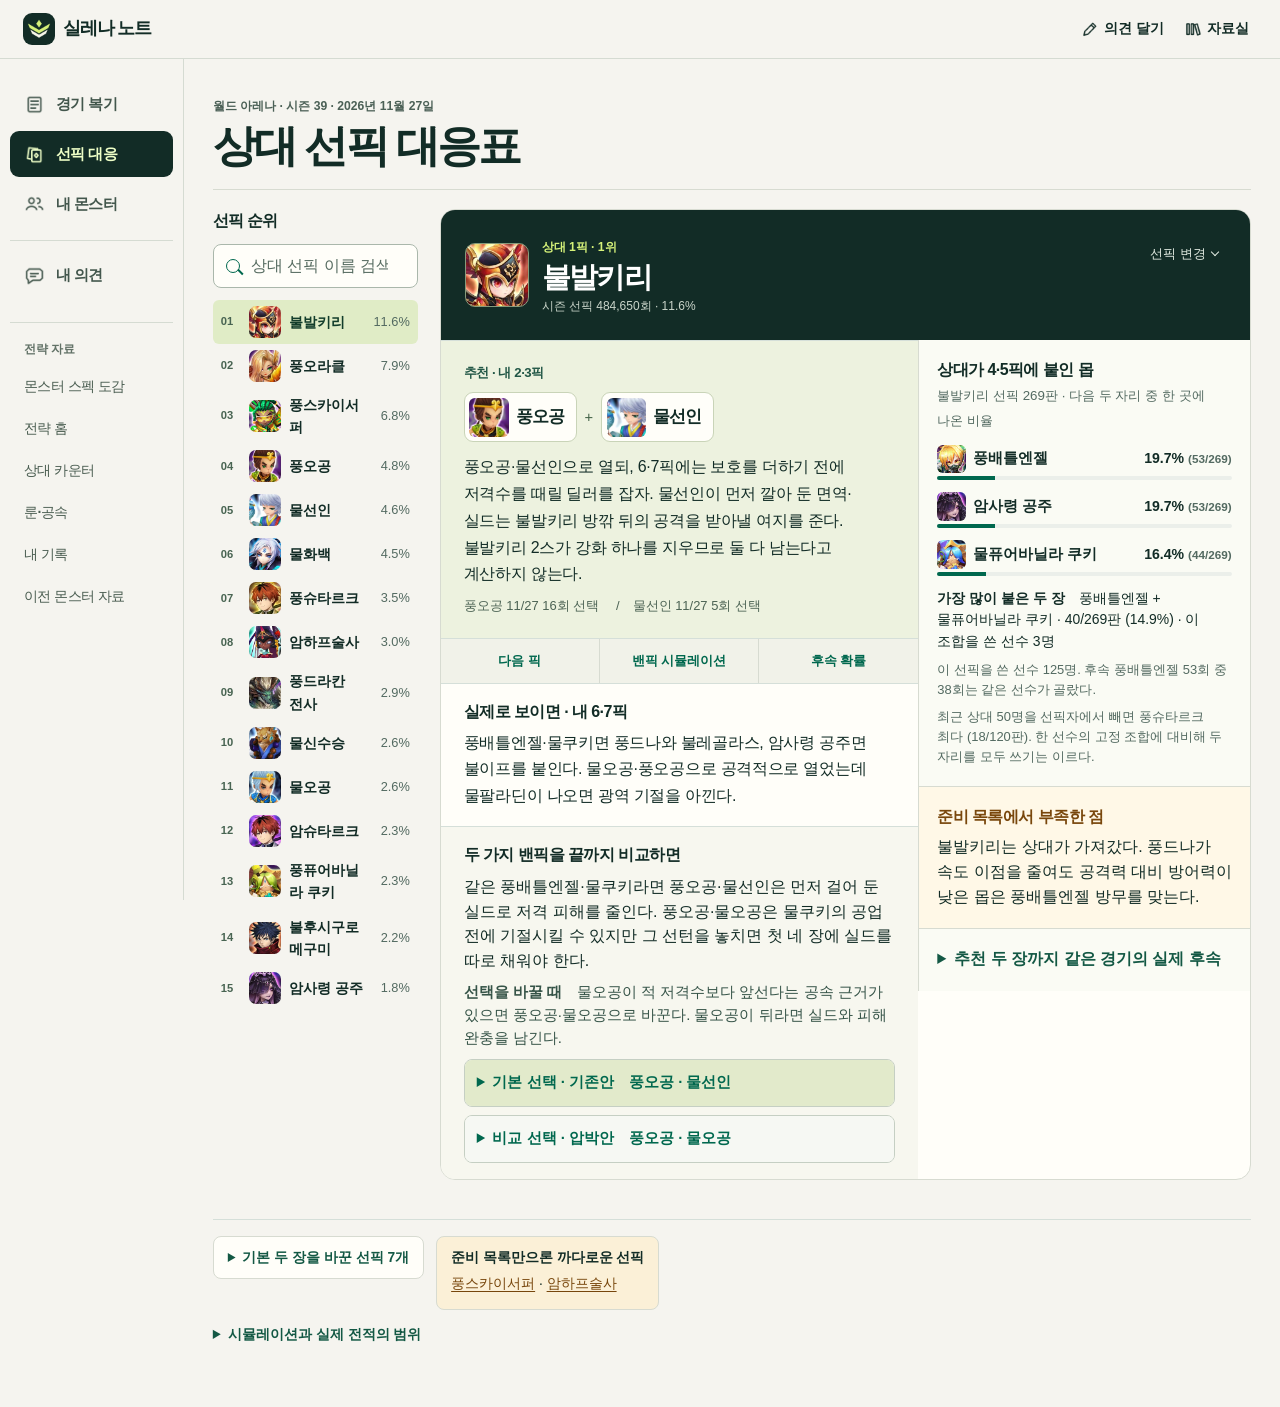
==== commit b37249e9: "Add November 2026 SWC Special Battle monster stat dictionary" ====
--- a/first-picks.html
+++ b/first-picks.html
@@ -435,9 +435,9 @@
 <a aria-label="실레나 노트 경기 복기" class="rta-brand" href="index.html#loss-feedback"><img alt="" height="32" src="app-icons/arena-192.png" width="32"/><b>실레나 노트</b></a>
 <div class="rta-actions"><span id="app-mode-slot"></span><button aria-controls="app-library" aria-haspopup="dialog" id="app-library-open" type="button"><i aria-hidden="true" class="rta-icon icon-library"></i><span>자료실</span></button></div>
 </div><nav aria-label="앱 메뉴" id="rta-app-nav"><a data-app-view="main" href="index.html#loss-feedback"><i aria-hidden="true" class="rta-icon icon-review"></i><span>경기 복기</span></a><a aria-current="page" data-app-view="first-picks" href="first-picks.html"><i aria-hidden="true" class="rta-icon icon-draft"></i><span>선픽 대응</span></a><a data-app-view="roster" href="roster.html"><i aria-hidden="true" class="rta-icon icon-roster"></i><span>내 몬스터</span></a><span id="app-opinions-slot"></span>
-<div class="rta-archive-nav"><b>전략 자료</b><a data-archive-topic="top" href="index.html#top">전략 홈</a><a data-archive-topic="counter-index" href="index.html#counter-index">상대 카운터</a><a data-archive-topic="rune-floors" href="index.html#rune-floors">룬·공속</a><a data-archive-topic="account-fit" href="index.html#account-fit">내 기록</a><a data-archive-topic="pool" href="index.html#pool">이전 몬스터 자료</a></div></nav><dialog aria-labelledby="app-library-title" id="app-library">
+<div class="rta-archive-nav"><b>전략 자료</b><a href="spec-dictionary.html">몬스터 스펙 도감</a><a data-archive-topic="top" href="index.html#top">전략 홈</a><a data-archive-topic="counter-index" href="index.html#counter-index">상대 카운터</a><a data-archive-topic="rune-floors" href="index.html#rune-floors">룬·공속</a><a data-archive-topic="account-fit" href="index.html#account-fit">내 기록</a><a data-archive-topic="pool" href="index.html#pool">이전 몬스터 자료</a></div></nav><dialog aria-labelledby="app-library-title" id="app-library">
 <div class="rta-sheet-head"><h2 id="app-library-title">전략 자료실</h2><button aria-label="자료실 닫기" class="rta-close" type="button">닫기</button></div>
-<div class="rta-library-links"><a href="index.html#top"><span><strong>전략 홈</strong><small>선픽과 후픽, 다음 딜러</small></span><i aria-hidden="true" class="rta-chevron"></i></a><a href="index.html#counter-index"><span><strong>상대 카운터</strong><small>상대 조합별 픽과 밴</small></span><i aria-hidden="true" class="rta-chevron"></i></a><a href="index.html#rune-floors"><span><strong>룬·공속</strong><small>준비표와 속도 계산기</small></span><i aria-hidden="true" class="rta-chevron"></i></a><a href="index.html#account-fit"><span><strong>내 기록</strong><small>전적과 밴 통계</small></span><i aria-hidden="true" class="rta-chevron"></i></a><a href="index.html#pool"><span><strong>이전 몬스터 자료</strong><small>24마리의 역할과 투자 기록</small></span><i aria-hidden="true" class="rta-chevron"></i></a></div>
+<div class="rta-library-links"><a href="spec-dictionary.html"><span><strong>몬스터 스펙 도감</strong><small>2026년 11월 SWC 스페셜 배틀</small></span><i aria-hidden="true" class="rta-chevron"></i></a><a href="index.html#top"><span><strong>전략 홈</strong><small>선픽과 후픽, 다음 딜러</small></span><i aria-hidden="true" class="rta-chevron"></i></a><a href="index.html#counter-index"><span><strong>상대 카운터</strong><small>상대 조합별 픽과 밴</small></span><i aria-hidden="true" class="rta-chevron"></i></a><a href="index.html#rune-floors"><span><strong>룬·공속</strong><small>준비표와 속도 계산기</small></span><i aria-hidden="true" class="rta-chevron"></i></a><a href="index.html#account-fit"><span><strong>내 기록</strong><small>전적과 밴 통계</small></span><i aria-hidden="true" class="rta-chevron"></i></a><a href="index.html#pool"><span><strong>이전 몬스터 자료</strong><small>24마리의 역할과 투자 기록</small></span><i aria-hidden="true" class="rta-chevron"></i></a></div>
 </dialog><main><header class="cp-heading"><nav aria-label="리포트"><a href="index.html#loss-feedback">‹ 내 경기 복기</a><a href="roster.html">내 몬스터 목록</a></nav>
 <p class="date">월드 아레나 · 시즌 39 · 2026년 11월 27일</p><h1>상대 선픽 대응표</h1>
 </header>
